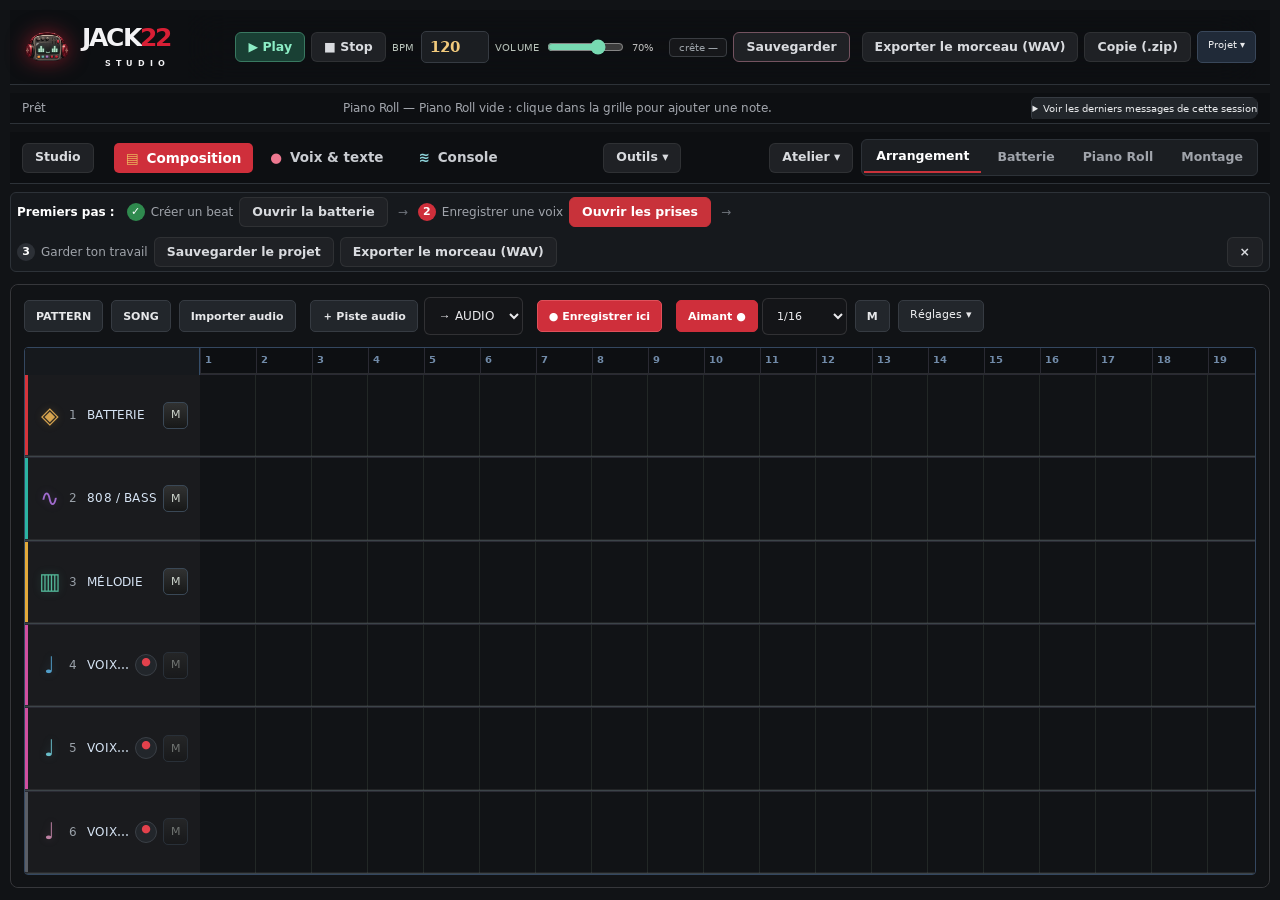
==== studio/index.html @ 975aa3e9 "Jack World : premier envoi (corrections de l'audit, polices rétro par site)" ====
<!doctype html><html lang="fr"><head><meta charset="utf-8"><meta name="jack22-build" content="JACK22-11.5-CLAUDE-7.9"><meta name="viewport" content="width=device-width,initial-scale=1"><title>JACK22 STUDIO - 11.5 + Claude (packs, afro, maquettes) - Patterns et prises voix</title><style>
:root{font-family:Inter,Arial,sans-serif;color:#f5f5f5;background:#101014}*{box-sizing:border-box}body{margin:0}.app{max-width:1100px;margin:auto;padding:28px}header{display:flex;align-items:center;justify-content:space-between;gap:15px;flex-wrap:wrap}h1{font-size:28px;letter-spacing:2px;margin:0}h1 span{color:#ff4545}.sub{color:#999;font-size:13px}button,input{font:inherit}button{cursor:pointer;border:0;border-radius:8px;padding:12px 17px;background:#292932;color:#fff}button:hover{filter:brightness(1.2)}button.primary{background:#e3313d;font-weight:700}.transport{display:flex;align-items:center;gap:10px;flex-wrap:wrap;margin:28px 0;background:#1b1b22;padding:16px;border-radius:12px}input[type=number]{width:75px;background:#111116;border:1px solid #444;color:white;padding:10px;border-radius:7px}.panel{background:#1b1b22;padding:20px;border-radius:14px;overflow-x:auto}.legend{display:grid;grid-template-columns:105px repeat(16,minmax(32px,1fr));gap:7px;min-width:780px;margin-bottom:10px;color:#999;font-size:12px;text-align:center}.track{display:grid;grid-template-columns:105px repeat(16,minmax(32px,1fr));gap:7px;align-items:center;min-width:780px;margin-bottom:12px}.track-label{font-weight:700;font-size:13px}.step{aspect-ratio:1;border-radius:6px;background:#34343d;padding:0;border:1px solid #45454e}.step.active{background:#e3313d;border-color:#ff6c74}.step.playing{outline:3px solid #fff;outline-offset:1px}.step.beat{background:#454550}.step.beat.active{background:#f0444e}footer{color:#777;font-size:12px;margin-top:20px}.status{color:#bbb;font-size:13px}
/* V1.1 : volume master (même style que le reste) */
input[type=range]{width:120px;accent-color:#e3313d;cursor:pointer}.master-val{min-width:42px;color:#bbb;font-size:13px}

/* V1.2 : synthé JX-22 */
.synth{margin-top:20px}.synth h2{margin:0 0 14px;font-size:15px;letter-spacing:2px}
.synth-controls{display:flex;align-items:center;gap:12px;flex-wrap:wrap}.synth-controls label{color:#999;font-size:12px;letter-spacing:1px}
select{background:#111116;border:1px solid #444;color:#fff;padding:10px;border-radius:7px;font:inherit}
.oct{display:flex;align-items:center;gap:8px}.oct button{padding:8px 14px}.oct-val{min-width:18px;text-align:center;font-weight:700}
#piano{position:relative;height:170px;margin-top:16px;user-select:none;-webkit-user-select:none;-webkit-touch-callout:none;touch-action:none}
.key{position:absolute;top:0;cursor:pointer;touch-action:none}
.key.white{height:100%;background:#f2f2f5;border:1px solid #8b8b95;border-radius:0 0 7px 7px;z-index:1;color:#555}
.key.black{height:62%;background:#17171c;border:1px solid #000;border-radius:0 0 5px 5px;z-index:2;color:#aaa}
.key.down{background:#e3313d;color:#fff}
.key span{position:absolute;left:0;right:0;text-align:center;pointer-events:none}
.kk{bottom:6px;font-size:12px;font-weight:700}.kn{bottom:26px;font-size:10px;opacity:.75}
.hint{color:#888;font-size:12px;margin:12px 0 0;line-height:1.5}
/* V1.3 : harmoniques du 808 (visibles seulement quand le son 808 est choisi) */
.harm{display:none;align-items:center;gap:12px}.harm.on{display:flex}.harm-hint{display:none}.harm-hint.on{display:block}
/* V1.3 étape 3 : mixeur */
.mixer{margin-top:20px}.mixer h2{margin:0 0 14px;font-size:15px;letter-spacing:2px}
.mix-row{display:flex;gap:6px;justify-content:space-between;max-width:560px}
.strip{display:flex;flex-direction:column;align-items:center;gap:8px;flex:1}
.strip.master{border-left:1px solid #2a2a33;padding-left:6px}
.mv{font-size:12px;color:#a9a9b5;min-height:16px}
input.fader{writing-mode:vertical-lr;direction:rtl;width:34px;height:150px;margin:0;accent-color:#e3313d;cursor:pointer}
.mn{font-size:12px;font-weight:700;letter-spacing:1px;color:#a9a9b5}
.mute{min-width:44px;min-height:44px;border:0;border-radius:10px;background:#292932;color:#f5f5f5;font-weight:700;cursor:pointer}
.mute[aria-pressed=true]{background:#facc15;color:#101014}
.mutegap{min-height:44px}
.strip{min-width:0}
@media (max-width:480px){.mn{font-size:10px;letter-spacing:0}.mix-row{gap:2px}.strip.master{padding-left:2px}.strip{gap:6px}}
/* V1.3 étape 4 : enregistreur de notes */
.recorder{margin-top:20px}.recorder h2{margin:0 0 14px;font-size:15px;letter-spacing:2px}
.rec-controls,.rec-options{display:flex;gap:10px;align-items:center;flex-wrap:wrap}.rec-options{margin-top:12px}
.recorder button,.recorder select{min-height:44px}
.rec-options label{color:#a9a9b5;font-size:12px;letter-spacing:1px}.rec-options label.chk{display:inline-flex;align-items:center;gap:8px;min-height:44px;font-size:13px;letter-spacing:0;color:#f5f5f5;cursor:pointer}
.rec-options input[type=checkbox]{width:20px;height:20px;accent-color:#e3313d}
button:disabled{opacity:.45;cursor:default}button:disabled:hover{filter:none}
#recRec.on{background:#e3313d;color:#fff}
.rec-lane{position:relative;height:96px;margin-top:14px;border-radius:8px;background-color:#16161c;overflow:hidden;--beats:8;--bars:2;
 background-image:linear-gradient(90deg,#4a4a55 1px,transparent 1px),linear-gradient(90deg,#2a2a33 1px,transparent 1px);background-size:calc(100%/var(--bars)) 100%,calc(100%/var(--beats)) 100%}
.rec-note{position:absolute;height:9px;border-radius:3px;background:#22d3ee}
.rec-head{position:absolute;top:0;bottom:0;width:2px;background:#fff;opacity:.9;display:none}
.rec-status{margin:12px 0 0;font-size:14px;color:#f5f5f5;min-height:20px}
/* V1.3 étape 5 : export WAV */
.export{margin-top:20px}.export h2{margin:0 0 14px;font-size:15px;letter-spacing:2px}
.exp-controls{display:flex;gap:12px;align-items:center;flex-wrap:wrap}.exp-controls label{color:#a9a9b5;font-size:12px;letter-spacing:1px}
.exp-controls label.chk{display:inline-flex;align-items:center;gap:8px;min-height:44px;font-size:13px;letter-spacing:0;color:#f5f5f5;cursor:pointer}
.exp-controls input[type=checkbox]{width:20px;height:20px;accent-color:#e3313d}
.export button,.export select{min-height:44px}
.exp-info{margin:12px 0 0;font-size:13px;color:#a9a9b5}.exp-status{margin:8px 0 0;font-size:14px;color:#f5f5f5;min-height:20px}
/* V1.3 étape 6 : effets audio */
.fx{margin-top:20px}.fx h2{margin:0 0 14px;font-size:15px;letter-spacing:2px}
.fx-grid{display:grid;grid-template-columns:repeat(auto-fit,minmax(230px,1fr));gap:14px}
.fx-card{background:#16161c;border:1px solid #2a2a33;border-radius:12px;padding:14px;display:flex;flex-direction:column;gap:8px}
.fx-card h3{margin:0;font-size:12px;letter-spacing:2px;color:#a9a9b5}
.fx-head{display:flex;align-items:center;justify-content:space-between;min-height:44px}
.fx-card label{font-size:12px;color:#a9a9b5;display:flex;justify-content:space-between;gap:8px}.fx-card label span{color:#f5f5f5;font-weight:600}
.fx-card input[type=range]{width:100%;min-height:24px}.fx-card select{min-height:44px;width:100%}
.fxon{min-width:64px;min-height:44px;border:0;border-radius:10px;background:#292932;color:#f5f5f5;font-weight:700;cursor:pointer}
.fxon[aria-pressed=true]{background:#e3313d;color:#fff}
/* V1.3 étape 8 : Piano Roll */
.roll{margin-top:20px}.roll h2{margin:0 0 14px;font-size:15px;letter-spacing:2px}
.roll-bar{display:flex;gap:12px;align-items:center;flex-wrap:wrap}.roll-bar label{color:#a9a9b5;font-size:12px;letter-spacing:1px}
.roll-bar label.chk{display:inline-flex;align-items:center;gap:8px;min-height:44px;font-size:13px;letter-spacing:0;color:#f5f5f5;cursor:pointer}
.roll-bar input[type=checkbox]{width:20px;height:20px;accent-color:#e3313d}.roll button,.roll select{min-height:44px}
.roll-wrap{position:relative;height:380px;overflow:auto;margin-top:14px;border-radius:8px;background:#16161c;border:1px solid #2a2a33}
.roll-inner{position:relative;display:flex;width:max-content;min-width:100%}
.roll-keycol{position:sticky;left:0;z-index:3;width:46px;flex:none;background:#101014}
.roll-key{height:16px;font-size:10px;line-height:16px;padding-left:5px;color:#a9a9b5;border-bottom:1px solid #22222a;background:#1c1c24;box-sizing:border-box}
.roll-key.blk{background:#0e0e12;color:#777}.roll-key.c{color:#fff;font-weight:700}
.roll-grid{position:relative;flex:none;cursor:crosshair;outline:none;user-select:none;--cw:28px}
.roll-grid:focus-visible{box-shadow:inset 0 0 0 2px #e3313d}
.roll-row{height:16px;border-bottom:1px solid rgba(255,255,255,.05);box-sizing:border-box}.roll-row.blk{background:rgba(0,0,0,.28)}.roll-row.c{border-bottom-color:rgba(255,255,255,.2)}
.roll-lines{position:absolute;inset:0;pointer-events:none;background-image:linear-gradient(90deg,rgba(255,255,255,.4) 1px,transparent 1px),linear-gradient(90deg,rgba(255,255,255,.18) 1px,transparent 1px),linear-gradient(90deg,rgba(255,255,255,.06) 1px,transparent 1px);background-size:calc(16 * var(--cw)) 100%,calc(4 * var(--cw)) 100%,var(--cw) 100%}
.rn{position:absolute;height:15px;margin-top:0;border-radius:3px;box-sizing:border-box;border:1px solid rgba(255,255,255,.6);cursor:grab;background:#22d3ee;z-index:1}
.rn.p-lead{background:#22d3ee}.rn.p-bass{background:#a78bfa}.rn.p-pad{background:#34d399}.rn.p-pluck{background:#fbbf24}.rn.p-sub808{background:#f87171}
.rn.sel{outline:2px solid #fff;z-index:2}.rn .rz{position:absolute;right:0;top:0;bottom:0;width:8px;cursor:ew-resize}
.roll-head{position:absolute;top:0;bottom:0;width:2px;background:#fff;opacity:.9;display:none;pointer-events:none;z-index:4}
.roll-status{margin:12px 0 0;font-size:14px;color:#f5f5f5;min-height:20px}

/* Mission 9a : patterns par piste */
.patterns h2{margin:0 0 14px;font-size:15px;letter-spacing:2px}
.ptrack{border:1px solid #2a2a33;border-radius:12px;padding:12px;margin-bottom:12px;background:#16161c}
.ptrack-head{display:flex;align-items:center;gap:10px;flex-wrap:wrap;margin-bottom:10px}
.ptrack-head h3{margin:0;font-size:12px;letter-spacing:2px;color:#a9a9b5;min-width:96px}
.pchips{display:flex;flex-wrap:wrap;gap:6px;margin-bottom:10px}
.pchip{display:inline-flex;align-items:center;gap:6px;min-height:36px;padding:6px 10px;border:1px solid #444;border-radius:8px;background:#111116;color:#f5f5f5;cursor:pointer;font-size:12px}
.pchip i{width:10px;height:10px;border-radius:50%;display:inline-block;flex:none}
.pchip[aria-pressed=true]{border-color:#fff;background:#292932;font-weight:700}
.pctl{display:flex;gap:8px;align-items:center;flex-wrap:wrap}.pctl button{min-height:40px}
.pctl input[type=text]{min-height:40px;width:170px;background:#111116;border:1px solid #444;color:#fff;padding:8px 10px;border-radius:7px;font:inherit}
.pctl input[type=color]{width:44px;height:40px;padding:2px;background:#111116;border:1px solid #444;border-radius:7px;cursor:pointer}
.pcount{color:#a9a9b5;font-size:12px}

/* Mission 9b : timeline et mode SONG */
.timeline h2{margin:0 0 14px;font-size:15px;letter-spacing:2px}
.tl-bar{display:flex;gap:10px;align-items:center;flex-wrap:wrap;margin-bottom:12px}.tl-bar label,.tl-lbl{color:#a9a9b5;font-size:12px;letter-spacing:1px}
.tl-bar button,.tl-bar select{min-height:44px}.tl-bar button[aria-pressed=true]{background:#e3313d;color:#fff}
.tl-wrap{position:relative;overflow-x:auto;border-radius:8px;background:#16161c;border:1px solid #2a2a33;outline:none}
.tl-wrap:focus-visible{box-shadow:inset 0 0 0 2px #e3313d}
.tl-inner{position:relative}
.tl-ruler{display:flex;height:26px}.tl-row{display:flex;height:48px;border-top:1px solid #2a2a33}
.tl-label{position:sticky;left:0;z-index:5;flex:none;width:112px;background:#101014;border-right:1px solid #2a2a33;padding:4px 8px;font-size:11px;letter-spacing:1px;color:#a9a9b5;display:flex;flex-direction:column;justify-content:center;overflow:hidden}
.tl-label b{color:#f5f5f5;font-size:12px}.tl-label small{white-space:nowrap;overflow:hidden;text-overflow:ellipsis;font-size:10px;letter-spacing:0}
.tl-num{flex:none;font-size:10px;color:#a9a9b5;padding:6px 0 0 4px;border-left:1px solid #2a2a33;box-sizing:border-box}
.tl-lane{position:relative;flex:none;cursor:copy;background-image:linear-gradient(90deg,rgba(255,255,255,.28) 1px,transparent 1px),linear-gradient(90deg,rgba(255,255,255,.07) 1px,transparent 1px);background-size:calc(var(--bw)*4) 100%,var(--bw) 100%}
.tl-row.muted .tl-lane{opacity:.4}
.tl-block{position:absolute;top:5px;bottom:5px;border-radius:6px;border:1px solid rgba(255,255,255,.6);padding:4px 6px;font-size:11px;font-weight:700;overflow:hidden;white-space:nowrap;text-overflow:ellipsis;cursor:grab;box-sizing:border-box;touch-action:pan-x;user-select:none}
.tl-block.sel{outline:2px solid #fff;z-index:2}
.tl-block.bad{outline:2px solid #e3313d;background-image:repeating-linear-gradient(45deg,rgba(0,0,0,.4) 0 6px,transparent 6px 12px)}
.tl-block.orph{background:#444!important;color:#ccc!important;border-style:dashed}
.tl-head{position:absolute;top:0;bottom:0;width:2px;background:#fff;z-index:6;pointer-events:none;display:none}
.tl-flash{animation:tlflash .4s}@keyframes tlflash{0%{background-color:rgba(227,49,61,.5)}100%{background-color:transparent}}

/* Mission 10, étape 1 : audio importé */
.tl-audio{overflow:hidden;cursor:default}
.tl-aud{background:#2b3a5c;color:#fff;border-color:rgba(159,180,232,.85);cursor:default}
.tl-aud canvas{position:absolute;left:0;top:0;width:100%;height:100%;opacity:.85;pointer-events:none}
.tl-aud span{position:relative;text-shadow:0 1px 2px #000}
#audioLevel{width:140px;accent-color:#e3313d}

/* Correctif : avertissement permanent sur le stockage du navigateur */
.store-warn{margin:8px 0 12px;padding:8px 12px;border-left:3px solid #fbbf24;background:rgba(251,191,36,.10);color:#f3e2b3;font-size:13px;line-height:1.45;border-radius:0 8px 8px 0}
.store-warn b{color:#fbbf24}
:root{color-scheme:dark}body{background:#0c0d11;background-image:radial-gradient(ellipse at 95% 0,rgba(227,49,61,.08),transparent 55%)}
.app{max-width:1480px!important;padding:28px 36px 80px!important;margin:auto}header{padding-bottom:24px!important}header h1{font-size:30px!important;letter-spacing:2px}header .sub{font-size:11px!important;letter-spacing:1.7px;margin-top:9px}
.transport{position:sticky;top:10px;z-index:20;background:#1d1e27!important;border:1px solid #373844!important;box-shadow:0 10px 35px #0006;min-height:64px;backdrop-filter:blur(20px)}
.panel{border:1px solid #2b2d37!important;background:#181920!important;border-radius:14px!important;padding:24px!important;margin-bottom:18px!important}.panel h2{font-size:12px!important;letter-spacing:2px!important;color:#d6d6e0}
button{transition:background .15s,transform .15s}button:hover:not(:disabled){filter:brightness(1.2)}button:focus-visible,input:focus-visible,select:focus-visible,textarea:focus-visible{outline:2px solid #f76d7b;outline-offset:3px}
.cNav{display:flex;gap:8px;flex-wrap:wrap;margin:18px 0}.cNav a{color:#bfc0ce;text-decoration:none;padding:10px 16px;border:1px solid #30323d;border-radius:8px;font-size:12px}.cNav a:hover{color:white;background:#292b35}.cNav a.cHot{background:#e3313d;color:white;border-color:#e3313d}
.cHero{padding:24px 0 26px;display:flex;justify-content:space-between;align-items:center;gap:25px}.cHero h2{font-size:34px;margin:8px 0 12px;letter-spacing:-1px}.cHero p{color:#a7a9b9;font-size:14px;max-width:650px;line-height:1.7}.cEyebrow{font-size:11px;color:#f37785;letter-spacing:2px}.cBadge{border:1px solid #45404c;border-radius:30px;padding:10px 16px;color:#b9bac8;font-size:11px;white-space:nowrap}
.cVoiceGrid{display:grid;grid-template-columns:repeat(3,minmax(0,1fr));gap:14px}.cVoice{border:1px solid #343642;border-radius:12px;padding:18px;background:#111218}.cVoice h3{margin:0 0 4px;font-size:15px}.cVoice:nth-child(2){border-top:2px solid #b8a1ff}.cVoice:nth-child(3){border-top:2px solid #73d6cb}.cVoice:first-child{border-top:2px solid #ee485c}.cVoiceInfo{font-size:11px;color:#a6a8b8;min-height:22px}.cVoice canvas{width:100%;height:60px;background:#181a23;margin:10px 0}.cVoice label{display:flex;justify-content:space-between;align-items:center;color:#b9bbca;font-size:12px;margin:12px 0}.cVoice input[type=range]{width:65%;accent-color:#ee485c}.cVoice input[type=number]{width:65px}.cActions{display:flex;gap:6px;flex-wrap:wrap}.cActions button{font-size:11px;padding:8px 10px;min-height:36px}.cVoice button[aria-pressed=true]{background:#facc15;color:#111}.cVoice [data-action=record]{background:#e3313d;color:white}.cTopline{display:flex;justify-content:space-between;gap:16px;align-items:center;margin-bottom:18px}.cTopline p{font-size:12px;color:#a7a9b9;margin:0}.cRow{display:flex;gap:18px;flex-wrap:wrap;align-items:center;margin:16px 0}.cRow label{font-size:12px;color:#c0c1ce}.cRow input[type=number]{width:65px}.cStatus{border-left:2px solid #e3313d;padding:12px 15px;background:#22222b;color:#e5e5ee;line-height:1.5;font-size:13px;margin-top:18px}.cLyricsGrid{display:grid;grid-template-columns:1fr 1fr;gap:18px}.cLyricsGrid textarea{width:100%;min-height:230px;resize:vertical;padding:18px;box-sizing:border-box;background:#111218;color:#ededf5;border:1px solid #343642;border-radius:10px;font:15px/1.9 system-ui}.cPrompt{height:230px;overflow:auto;white-space:pre-wrap;font-size:23px;line-height:1.9;padding:18px;box-sizing:border-box;background:#111218;border-radius:10px;color:#f0e9eb;scrollbar-width:thin}.cFine{font-size:12px;color:#989bad;line-height:1.7}.cFooter{display:flex;justify-content:space-between;gap:12px;padding-top:20px;font-size:11px;color:#868998;letter-spacing:1px}
section[id]{scroll-margin-top:110px}.store-warn{font-size:14px!important}.patterns .hint,.timeline .hint,.roll .hint{max-width:1050px;line-height:1.6}.mix-row{max-width:850px}.fader{height:160px!important}
/* C1.2: restore full-width reference layout; do not float the pattern controls. */
@media(max-width:850px){.app{padding:18px 12px 50px!important}.cVoiceGrid{grid-template-columns:1fr}.cLyricsGrid{grid-template-columns:1fr}.cHero{display:block}.cHero h2{font-size:28px}.cBadge{display:inline-block;margin-top:8px}.transport{position:relative;top:0}.panel{padding:16px!important}.cTopline{display:block}}

/* C1.2 — command visibility, aligned with the attached validated reference. */
.app{max-width:1100px!important;padding:28px!important}
#patterns,#timeline{float:none!important;width:100%!important;margin-left:0!important;clear:both;min-height:0}
.ptrack-head{display:flex;flex-wrap:wrap;gap:12px;align-items:center}.ptrack-head h3{min-width:108px;font-size:13px}
.ptrack-head .mute{display:inline-flex!important;align-items:center;justify-content:center;flex:none;min-width:70px;min-height:44px;font-size:13px;border:1px solid #565865}
.ptrack-head .mute[aria-pressed=true]{border-color:#facc15;background:#facc15;color:#101014}
.pctl input[type=text]{max-width:100%;min-width:100px}.pctl{row-gap:10px}.ptrack{overflow:visible}
.panel h2{font-size:15px!important}.hint,.cFine{color:#adaebb!important}.cHero{padding:8px 0 18px}.cHero h2{font-size:26px}.cHero p{margin-bottom:0}
@media(max-width:850px){.app{padding:18px 12px 50px!important}.ptrack-head h3{min-width:96px}.pctl{align-items:center}.ptrack-head .pcount{flex-basis:auto}}

/* C1.3: storage warning and operational messages remain readable. */
#storeWarn{display:block!important;visibility:visible!important;opacity:1!important;font-size:14px!important;line-height:1.65;margin:12px 0 16px;padding:14px 18px;color:#fff0bd;background:#352b15;border:1px solid #927521;border-left:5px solid #facc15;border-radius:9px;overflow-wrap:anywhere}
#storeWarn b{color:#ffe16a}.feedbackBox{background:#191b23;border:1px solid #414453;border-radius:10px;padding:15px 18px;margin:0 0 20px}.feedbackTitle{font-size:12px;color:#c6c8d4;letter-spacing:1px;margin:0 0 8px}.feedbackLatest{font-size:14px;line-height:1.65;margin:0;overflow-wrap:anywhere}.feedbackLatest[data-kind=warning],#cVoiceFeedback[data-kind=warning]{color:#ffe19a}.feedbackBox details{margin-top:12px;color:#b8bbc9;font-size:12px}.feedbackBox summary{cursor:pointer;padding:5px 0}.feedbackBox ol{max-height:220px;overflow:auto;padding-left:22px;line-height:1.7}.feedbackBox li{margin:0 0 8px;overflow-wrap:anywhere}
#status{flex-basis:100%;font-size:14px;line-height:1.6;white-space:normal;overflow-wrap:anywhere;color:#e3e4ec}.store-warn~.feedbackBox{clear:both}
#audioMsg,#tlStatus,#recStatus,#rollStatus,#expStatus,#cStatus,#cVoiceFeedback{font-size:14px!important;line-height:1.65;white-space:normal;overflow-wrap:anywhere;color:#dddfe9;min-height:24px}
#cVoiceFeedback{padding:12px 15px;margin-top:16px;border-left:3px solid #e3313d;background:#242630;border-radius:0 7px 7px 0}
/* Lot 2 : prompteur, estimation des syllabes, lignes VOIX de la timeline */
.cPLine{padding:3px 0;line-height:1.6}.cPGap{height:.8em}.cSyl{color:#8d90a3;font-size:.72em;white-space:nowrap}
.tl-voice{background:#5c2b36;border-color:rgba(232,159,170,.85)}
.cFitBad{color:#ffb4b4!important;font-weight:700}
@media(max-width:600px){.cHero p,.cBadge,.cEyebrow{display:none}.cHero{padding:0 0 8px}.cHero h2{margin:0;font-size:22px}.cNav{margin:10px 0}.cNav a{padding:8px 11px}}   /* petit écran : l'avertissement du stockage reste visible sans défiler */
#cLatResult{font-size:13px;color:#dddfe9}.cRow{display:flex;flex-wrap:wrap;gap:12px;align-items:center;margin:12px 0}
.l3Grid{display:grid;grid-template-columns:repeat(auto-fit,minmax(180px,1fr));gap:12px}.l3Grid fieldset{min-width:0;border:1px solid #444652;border-radius:9px;padding:14px}.l3Grid legend{font-size:13px;color:#ef8290}.l3Grid label{display:flex;flex-direction:column;gap:6px;font-size:12px;margin:12px 0;color:#ddd}.l3Grid label.l3Check{display:block}.l3Grid input[type=number]{width:100%}.l3Meters{display:flex;gap:20px;flex-wrap:wrap}.l3Meters label{display:flex;gap:8px;align-items:center;font-size:12px}.l3Meters meter{width:120px}#l3Status{padding:12px;border-left:3px solid #ed5367;background:#242630;line-height:1.6}#l3Dry[aria-pressed=true]{background:#facc15;color:#101014}.v8Grid{display:grid;grid-template-columns:repeat(auto-fit,minmax(220px,1fr));gap:12px;margin:20px 0}.v8Grid a{display:flex;flex-direction:column;gap:8px;border:1px solid #40414d;background:#12131a;border-radius:10px;padding:18px;text-decoration:none;color:#eee}.v8Grid span{font-size:12px;color:#b3b6c5}.v8Grid a:hover{border-color:#ed5367}.v8Overview p,#v8Mix p,#v8Diagnostics p,#v8Release p{line-height:1.7;color:#c0c2cf}.v8Line{display:flex;flex-wrap:wrap;gap:10px;align-items:center;margin:10px 0}.v8Line span{flex:1}.v8Keys{display:flex;gap:5px;flex-wrap:wrap}.v8Keys button{background:#e9e9ee;color:#17171c;min-width:54px;min-height:75px}#v8Curve{display:block;width:100%;max-width:600px;box-sizing:border-box;background:#111218;color:#eee;border:1px solid #555;border-radius:8px;padding:14px;font:15px/1.7 monospace;margin:14px 0}#v8Diag{white-space:pre-wrap;overflow-wrap:anywhere;background:#111218;padding:18px;border-radius:8px;line-height:1.6}</style><style id="skinStyles">
:root{--graphite:#202429;--panel:#24282d;--edge:#41474b;--ink:#eeece7;--soft:#b7bfc1;--brand:#b94757;--amber:#d9a551;--jade:#61bb9e;--purple:#a58ade;--blue:#67a7dd;color:var(--ink);background:#171b1e;font-family:Arial,Helvetica,sans-serif;color-scheme:dark}
body{background:radial-gradient(ellipse at 50% 0,#30363a 0,#191d20 65%);min-height:100vh}
.app{max-width:1920px;padding:20px 24px 40px}
header{padding:6px 2px 16px;border-bottom:1px solid var(--edge);flex-wrap:wrap}
.skinBrand{display:flex;align-items:center;gap:14px;min-width:0}.skinRobot{width:72px;height:72px;object-fit:contain;flex:none}h1{font-family:Georgia,serif;font-size:clamp(22px,2.5vw,38px);letter-spacing:1px;color:#efebe2}h1 span{color:#bd5664}.sub{color:#bec1c0;font-size:11px;letter-spacing:1.5px}
.skinJack{width:46px;height:55px;color:var(--brand);flex:none}.skinFaders{width:56px;height:36px;flex:none}.skinTop{display:flex;align-items:center;justify-content:space-between;gap:14px}.skinKicker{font-size:10px;letter-spacing:2px;color:#a7b0b4;text-transform:uppercase}.skinBadge{padding:7px 11px;border:1px solid #864651;border-radius:6px;color:#dcb6bd;font-size:10px;letter-spacing:1px}
button,select,input[type=number],input[type=text],textarea{background:linear-gradient(#2c3136,#1c2024);border:1px solid #4a5056;color:var(--ink);border-radius:6px}button{padding:9px 12px;min-height:36px;box-shadow:0 2px 3px #0004;font-size:12px}button:hover{filter:brightness(1.12)}button.primary,#recRec.on{background:linear-gradient(#b74e5d,#84333f);border-color:#c86b78}button:disabled{opacity:.43}.mute[aria-pressed=true],button[data-action=mute][aria-pressed=true]{background:#d4ae5c;color:#191c20;border-color:#ebcb80}button[aria-pressed=true]{border-color:#b76a76}input,select,textarea{font-size:12px}input[type=range]{accent-color:var(--jade)}:focus-visible{outline:2px solid #a3dacf;outline-offset:3px}button:focus-visible{outline-offset:2px}
.transport{margin:14px 0 10px;padding:12px;border:1px solid #454b50;background:linear-gradient(#262b30,#1b1f23);gap:9px;border-radius:10px}.transport label{font-size:10px;color:#c1c5c6}.transport .status{flex-basis:100%;color:#d1d7d8;min-height:18px;margin:3px 0 0}.transport input[type=number]{padding:8px;width:64px}.transport #master{width:90px}
.store-warn{background:#423a24!important;border:1px solid #aa8a43!important;border-left:4px solid #dcb85f!important;color:#f8e5b0!important;padding:10px 14px!important;font-size:12px!important;line-height:1.5}.store-warn[hidden]{display:none!important}
.feedbackBox{margin:10px 0 14px!important;background:#1e2528!important;border:1px solid #3f5255!important;border-radius:8px!important;padding:12px 14px!important}.feedbackTitle{font-size:10px!important;color:#9cc7bf!important;letter-spacing:1.7px}.feedbackLatest{font-size:13px!important;line-height:1.5!important}.feedbackBox summary{font-size:11px;color:#c1c8c9}
.cNav{position:static!important;background:transparent!important;border:0!important;padding:0 0 12px!important;gap:6px!important;margin:0!important;display:flex;flex-wrap:wrap}.cNav a{border:1px solid #42494d!important;background:#252b2f!important;color:#c7d2d3!important;padding:9px 11px!important;font-size:11px!important;border-radius:6px!important}.cNav .cHot{color:#9fdacb!important;border-color:#55786f!important}
.panel{background:linear-gradient(135deg,#272d32,#20252a);border:1px solid var(--edge);border-radius:10px;padding:18px;margin:0;min-width:0;box-shadow:0 5px 18px #0002;scroll-margin-top:16px}h2{font-size:13px!important;letter-spacing:1.8px!important;font-weight:600}h3{color:#d1d7d6}.panel h2{color:#e2e8e5}.hint,.cFine{color:#b8c1c3!important;font-size:11px!important;line-height:1.65!important}.skinHelp{margin-top:12px;border-top:1px solid #43494e;padding-top:8px}.skinHelp summary{font-size:11px;color:#a7c8c0;cursor:pointer}.skinHelp p{line-height:1.6}.skinAbout{margin:12px 0;color:#bbc2c4;font-size:12px}.skinAbout summary{cursor:pointer}.cHero{margin:10px 0!important;background:#252b30!important}.cHero h2{font-size:20px!important}.cBadge{background:#49313b!important;color:#e6bfca!important}.v8Overview{margin:14px 0}.v8Overview h2{font-size:18px!important}
.skinWorkspace{display:grid;grid-template-columns:minmax(380px,1fr) minmax(480px,1.15fr);gap:14px;align-items:start;margin:12px 0 18px}.skinWorkspace>.timeline{grid-column:1/-1}.skinWorkspace>.mixer,.skinWorkspace>.synth{margin:0}.skinWorkspace>.fx{grid-column:1/-1;margin:0}.skinExtra{display:grid;grid-template-columns:1fr;gap:16px}.skinSectionHeading{font-size:14px;margin:22px 0 10px;color:#cfdbd9;letter-spacing:1px}
.timeline h2{margin:0 0 14px}.tl-bar{gap:7px;flex-wrap:wrap}.tl-bar button,.tl-bar select{min-height:34px;padding:7px 9px}.tl-wrap{background:#181e22;border:1px solid #454b4f;border-radius:7px;margin-top:12px}.tl-label{background:#242b30!important;color:#e2e8e7!important}.tl-row{border-bottom-color:#3c4449!important}.tl-lane{background-color:#191f23!important}.tl-block{box-shadow:inset 0 0 0 1px #ffffff30;border-radius:3px}.tl-aud{background-color:#4a8b9d!important}.tl-voice{background-color:#46768e!important}.tl-row:has(.tl-voice):nth-last-child(2) .tl-voice{background-color:#5573a0!important}.tl-row:has(.tl-voice):last-child .tl-voice{background-color:#9b668e!important}.tl-block.orph{background:#5c6066!important}.tl-block.sel{outline:2px solid #eff6f3!important}.timeline #audioMsg{font-size:11px;line-height:1.5;color:#bfcbcd}.timeline .hint{margin-bottom:0}
.mixer .mix-row{max-width:none;gap:6px;padding:12px 8px 8px;background:#1d2227;border:1px solid #41494f;border-radius:8px}.strip{--strip:#d4a14d;min-width:0;position:relative;background:linear-gradient(90deg,#262c31,#2c3339,#22282d);padding:10px 4px;border:1px solid #464f56;border-top:4px solid var(--strip);border-radius:6px;gap:9px}.strip:nth-child(2){--strip:#b995dc}.strip:nth-child(3){--strip:#64c4ab}.strip:nth-child(4){--strip:#69a9d2}.strip:nth-child(5){--strip:#ab82ce}.strip.master{--strip:#b8bfc2;padding-left:5px}.strip .mn{order:-2;font-size:10px;letter-spacing:.6px;color:var(--strip);text-align:center;min-height:20px}.strip .mv{order:-1;color:#d8dfdf;font-size:11px}.strip .mute{min-width:30px;min-height:32px;padding:5px 8px;border:1px solid #4e5c62;border-radius:5px}.strip .mutegap{min-height:32px}input.fader{height:210px;width:35px;accent-color:var(--strip);appearance:auto;writing-mode:vertical-lr;direction:rtl;background:transparent}.skinMixerNote{color:#b7c3c6;font-size:11px;line-height:1.6}
.synth{background:linear-gradient(150deg,#2b3137,#20262c)}.synth-controls{display:grid;grid-template-columns:auto minmax(100px,1fr);gap:10px;align-items:center}.synth-controls>label{font-size:10px;color:#c7d0d3;letter-spacing:1px}.synth-controls #preset{min-width:100px;width:100%}.synth-controls .oct{grid-column:1/-1;justify-content:center;gap:16px}.oct button{min-width:42px;min-height:42px;border-radius:50%;border:1px solid #aad2de;color:#09181f;font-size:19px;font-weight:bold;background:radial-gradient(circle at 25% 22%,#a3ddf3,#4d8eb6 70%,#336184)}.oct button:last-child{background:radial-gradient(circle at 25% 22%,#d2b9f3,#9d79c6 70%,#685083);border-color:#c7aff0;color:#1c112b}.oct-val{font-size:20px;color:#f0ece3}.synth-controls #panic{grid-column:1/-1}.synth-controls>.master-val{grid-column:2;font-size:12px;color:#ddc9b9}.synth-controls .harm{grid-column:1/-1;gap:10px;justify-content:center;flex-wrap:wrap}.harm label{font-size:10px;max-width:100px;line-height:1.6}.skinSynthBody{display:grid;grid-template-columns:minmax(165px,.8fr) minmax(180px,1fr);gap:12px;align-items:center;margin:16px 0 8px}.skinOrbit{min-width:0;display:flex;flex-direction:column;align-items:center;gap:4px}.skinOrbit svg{max-width:100%;width:270px;filter:drop-shadow(0 4px 8px #0005)}.skinOrbit p{font-size:10px;color:#b5c1c5;margin:0;line-height:1.5;text-align:center}.skinOrbit strong{color:#e3bf7b;font-size:12px;font-weight:normal}
.skinDial{--planet:#c8414c;--light:#f69088;--shade:#8f2536;position:relative;display:inline-flex;width:68px;height:68px;border-radius:50%;background:radial-gradient(circle at 28% 25%,var(--light) 0,transparent 38%),repeating-linear-gradient(24deg,transparent 0 12px,#ffffff12 13px 15px,transparent 17px 23px),radial-gradient(circle at 40% 35%,var(--planet) 38%,var(--shade) 100%);border:1px solid #ffffff55;box-shadow:inset -4px -5px 9px #0003,0 3px 7px #0009;flex:none}.skinDial.skinAmber{--planet:#d9a04b;--light:#ffe2a0;--shade:#aa642b}.skinDial::after{content:'';position:absolute;width:3px;height:12px;background:#f7eee1;top:4px;left:calc(50% - 1px);transform-origin:50% 30px;transform:rotate(var(--dial-angle,0deg));pointer-events:none;border-radius:2px}.skinDial input[type=range]{appearance:none;-webkit-appearance:none;position:absolute;inset:0;width:100%;height:100%;margin:0;opacity:.01;cursor:ns-resize;touch-action:none;border-radius:50%;z-index:1}.skinDial:focus-within{outline:2px solid #d8ede7;outline-offset:4px}.skinDial input::-webkit-slider-thumb{appearance:none;width:8px;height:8px}.skinDial input::-moz-range-thumb{width:8px;height:8px;border:0}.skinDialHint{grid-column:1/-1;font-size:10px;color:#bbc4c5;line-height:1.5;margin:0}
#piano{height:150px;background:#10181b;border:5px solid #171d22;border-radius:8px;margin-top:18px;box-shadow:0 3px 8px #0009;overflow:hidden}.key.white{background:linear-gradient(90deg,#9caf91,#b6c8a6 45%,#a4b598);border:1px solid #596c5e;color:#203d31}.key.black{background:linear-gradient(90deg,#121b20,#30383c 45%,#182126);border:1px solid #0d161a;color:#bfcbc7;box-shadow:1px 3px 2px #0006}.key.white.down,.key.black.down{background:linear-gradient(95deg,var(--press-color,#ad8cde),color-mix(in srgb,var(--press-color,#ad8cde),white 25%),var(--press-color,#ad8cde));color:#13242b;box-shadow:inset 0 0 14px #ffffff45}.key .kn{opacity:1}.key .kk{font-size:10px}
.fx-grid{grid-template-columns:repeat(4,minmax(180px,1fr));gap:10px}.fx-card{background:#1e2429;border:1px solid #424c53}.fx-card label{color:#bfc9cd}.fx-card input[type=range]{accent-color:#77c8b5}.fxon[aria-pressed=true]{background:#497e70;color:#f2fff9}.fx-card h3{color:#ccd7d9}.cVoice{background:#252d33!important;border:1px solid #44616b!important;border-top:3px solid #68bdc9!important}.cVoice:nth-child(2){border-top-color:#718bc4!important}.cVoice:nth-child(3){border-top-color:#bc80b0!important}.cVoice input[type=range]{accent-color:#6cc6cb}.cVoice:nth-child(2) input[type=range]{accent-color:#819fdd}.cVoice:nth-child(3) input[type=range]{accent-color:#ce94bd}.cVoice canvas{background:#172125!important}.ptrack{background:#1f272d;border-color:#414b52}.ptrack:nth-child(1){border-left:3px solid #d4a14d}.ptrack:nth-child(2){border-left:3px solid #aa87d6}.ptrack:nth-child(3){border-left:3px solid #6ebfa5}.ptrack .mute{min-width:36px}.step{background:#363f46;border-color:#46545b}.step.active,.step.beat.active{background:#a15c67;border-color:#d8919b}.roll-wrap{background:#1c252a}.cLyricsGrid textarea,.cPrompt{background:#1c2429!important;color:#e6e8e0!important}.l3Grid fieldset{background:#232b31!important;border-color:#485961!important}.l3Grid legend{color:#b1d9cc}.v8Keys button{background:#a7bb9c;color:#182e22}.v8Grid a{background:#222b31;border-color:#45545c}.v8Grid a:hover{border-color:#77baa7}footer{color:#a8b5b9;font-size:11px;margin-top:14px;line-height:1.6}.skinFine{font-size:11px;line-height:1.5;color:#b6c2c4}
@media(min-width:1500px){.skinWorkspace{grid-template-columns:minmax(490px,.95fr) minmax(560px,1.15fr)}.skinSynthBody{grid-template-columns:minmax(195px,.8fr) minmax(250px,1fr)}#piano{height:170px}.skinOrbit svg{width:310px}}
@media(max-width:1000px){.app{padding:14px}.skinWorkspace{grid-template-columns:1fr}.skinWorkspace>.timeline,.skinWorkspace>.fx{grid-column:auto}.fx-grid{grid-template-columns:repeat(2,minmax(180px,1fr))}.skinRobot{width:54px;height:54px}.skinBadge{font-size:9px}input.fader{height:170px}}
@media(max-width:520px){.app{padding:8px}.panel{padding:12px}.skinJack{width:30px}.skinRobot{width:44px;height:44px}.skinBrand{gap:7px}.sub{font-size:9px;letter-spacing:.7px}.skinBadge{display:inline-block;margin-top:5px}.skinSynthBody{grid-template-columns:1fr}.skinOrbit{order:-1}.skinOrbit svg{width:190px}.synth-controls{grid-template-columns:1fr 1fr}.fx-grid{grid-template-columns:1fr}.transport{gap:6px;padding:9px}.transport button{font-size:11px;padding:8px}.skinWorkspace{gap:10px}.skinTop{gap:6px}.mix-row{gap:3px!important;padding:8px 3px!important}.strip{padding:6px 2px}.strip .mn{font-size:8px;letter-spacing:0}.strip .mute{min-width:28px;padding:4px}.strip .mv{font-size:10px}.skinFaders{width:46px}#piano{height:140px}.key .kk{font-size:9px}input.fader{height:150px}.cVoiceGrid{grid-template-columns:1fr!important}}
input.fader{appearance:none;-webkit-appearance:none;border:0;border-radius:3px;background:linear-gradient(90deg,transparent 42%,#11191d 43%,#11191d 57%,transparent 58%),repeating-linear-gradient(0deg,transparent 0 9px,#65727a66 10px,transparent 11px);padding:0}
input.fader::-webkit-slider-thumb{appearance:none;-webkit-appearance:none;width:28px;height:15px;border-radius:3px;border:1px solid #b5c1c8;background:linear-gradient(var(--strip),var(--strip) 42%,#dae1db 48%,var(--strip) 55%,var(--strip));box-shadow:0 3px 5px #0008}
input.fader::-moz-range-thumb{width:28px;height:15px;border-radius:3px;border:1px solid #b5c1c8;background:var(--strip);box-shadow:0 3px 5px #0008}
[hidden]{display:none!important}
@media(prefers-reduced-motion:reduce){*,*::before,*::after{scroll-behavior:auto!important;transition:none!important;animation:none!important}}

</style><style id="dockStyles">
/* Dedicated workspace. These scoped rules intentionally supersede legacy !important layout. */
body{margin:0;background:#191e22;color:#e4e9e7}body main.dockApp{width:100%;max-width:none!important;margin:0;padding:8px!important;display:flex;flex-direction:column;gap:7px;height:100dvh;min-height:760px;overflow:hidden;position:relative}
#dockHeader{display:flex;gap:14px;align-items:center;justify-content:space-between;border:0;padding:0 7px;min-height:54px;flex-wrap:nowrap;flex:none}
#dockHeader .skinBrand{gap:8px;flex:none}#dockHeader .skinRobot{width:50px;height:50px}#dockHeader h1{font-size:clamp(21px,2vw,32px);line-height:1.15;white-space:nowrap;letter-spacing:.5px}#dockHeader .sub{font-size:8px;letter-spacing:1.2px;margin-top:3px}#dockHeader .skinJack{width:30px;height:43px}
#dockHeader .transport{position:static!important;top:auto!important;flex:1;justify-content:flex-end;flex-wrap:wrap;margin:0!important;padding:4px!important;border:0;background:transparent;gap:6px;box-shadow:none;border-radius:0;min-width:0}
#dockHeader .transport button{min-height:32px;padding:7px 10px;font-size:11px;white-space:nowrap}#dockHeader .transport label{font-size:9px;letter-spacing:.3px}#dockHeader .transport input[type=number]{width:55px;padding:6px;font-size:12px}#dockHeader .transport #master{width:65px}#dockHeader #masterVal{min-width:27px;font-size:10px}#dockHeader #cRecordStop{font-size:10px}#dockHeader #cRecordStop:not(:disabled){background:#a84350;border-color:#d67880}
.dockPopup{position:relative;color:#bdcccb;font-size:11px;z-index:15}.dockPopup>summary{list-style:none;cursor:pointer;border:1px solid #47535b;background:#252d33;border-radius:5px;padding:7px 9px;white-space:nowrap}.dockPopup>summary::-webkit-details-marker{display:none}.dockPopupBody{position:absolute;top:calc(100% + 5px);right:0;z-index:100;width:min(400px,85vw);max-height:65vh;overflow:auto;padding:15px;border:1px solid #657178;border-radius:7px;background:#222b32;box-shadow:0 12px 35px #000b;display:flex;flex-wrap:wrap;gap:10px}.dockPopupBody .tl-bar{margin:0;display:flex;flex-wrap:wrap;gap:7px;min-width:0;width:100%}.dockPopupBody p{font-size:11px!important;line-height:1.5!important;margin:0}.dockPopupBody .skinHelp{flex-basis:100%}.dockPopupBody .skinHelp p{margin-top:8px}
#storeWarn{font-size:11px!important;line-height:1.4!important;padding:6px 12px!important;margin:0!important;border-radius:5px!important;border-left-width:3px!important;background:linear-gradient(90deg,#5e4e25,#423b27)!important;color:#f6e4ae!important;flex:none}#ramWarn{font-size:12px!important;line-height:1.4!important;padding:8px 12px!important;margin:0!important;flex:none}
#dockMessages{display:flex;gap:12px;align-items:start;min-height:26px;flex:none;background:#20292e;border:1px solid #3e4c53;border-radius:5px;padding:5px 10px;position:relative;font-size:11px}.dockStatus{width:25%;min-width:120px}.dockStatus #status{display:block;font-size:11px!important;line-height:1.4!important;min-height:0;color:#c4d5d3!important}#dockMessages .feedbackBox{margin:0!important;padding:0!important;border:0!important;background:none!important;flex:1;display:flex;gap:8px;align-items:start;min-width:0;box-shadow:none;overflow:visible}.feedbackTitle{position:absolute!important;width:1px;height:1px;overflow:hidden;clip-path:inset(50%)}#dockMessages .feedbackLatest{font-size:11px!important;line-height:1.4!important;margin:0;flex:1;max-height:80px;overflow:auto}#dockMessages .feedbackBox details{margin:0;font-size:10px;white-space:nowrap}#dockMessages .feedbackBox summary{padding:0;font-size:10px}#dockMessages .feedbackBox details[open] ol{position:absolute;right:0;top:100%;background:#26333b;border:1px solid #59717a;padding:14px 14px 14px 30px;width:min(550px,90vw);max-height:240px;white-space:normal;z-index:60;box-shadow:0 8px 24px #0009}
#dockNav{display:flex;gap:6px;align-items:center;flex:none;padding:0 3px;flex-wrap:wrap}#dockNav button{padding:5px 13px;min-height:29px;font-size:11px;border-radius:5px;color:#b6c5c9;background:#252e35;border:1px solid #414e57;box-shadow:none}#dockNav button[aria-pressed=true]{border-color:#98636b;color:#f0dfe3;background:#49343d}
#dockContent{position:relative;flex:1;min-height:0}#dockStage{height:100%;display:grid;grid-template-columns:minmax(330px,1.1fr) minmax(380px,1fr) minmax(235px,.58fr);grid-template-rows:minmax(255px,.95fr) minmax(310px,1.05fr);gap:9px;min-width:0}
#dockStage>.panel{min-width:0;min-height:0;padding:10px!important;border:1px solid #414e55;border-radius:8px;box-shadow:0 3px 8px #0005;background:linear-gradient(120deg,#242d33,#1d252b);overflow:hidden;margin:0!important}
#dockStage h2{font-size:11px!important;letter-spacing:1.4px!important;margin:0;line-height:1.5}.skinTop{min-height:26px;gap:8px}.skinTop .skinKicker{font-size:9px;line-height:1.3}.skinTop .skinFaders{width:49px;height:32px}
#dockStage>.dockTimeline{grid-column:1/3;grid-row:1;display:flex;flex-direction:column;width:100%!important;clear:none!important}.dockTimelineBar{display:flex;align-items:center;gap:6px;flex:none;margin-bottom:6px;position:relative}.dockTimelineBar h2{margin-right:auto!important}.dockTimelineBar button{font-size:10px;padding:6px 8px;min-height:28px}.dockTimelineBar .mute{min-width:27px;min-height:28px}.dockTimelineBar #audioImport{font-size:10px}.dockTimelineBar #modePattern[aria-pressed=true],.dockTimelineBar #modeSong[aria-pressed=true]{background:#6a3b47;border-color:#a96b78}
#timeline #tlWrap{flex:1;min-height:0!important;height:auto!important;margin:0!important;border:1px solid #3c4d55;border-radius:5px;background:#151e23;overflow:auto;scrollbar-width:thin}#timeline .tl-row{height:42px;min-height:42px;border-bottom:1px solid #34444c}#timeline .tl-label{width:112px;min-width:112px;background:#232e35!important;padding:5px 7px;display:flex;position:sticky;left:0;flex-wrap:wrap;align-items:center;gap:3px;z-index:4}#timeline .tl-label b{font-size:10px;letter-spacing:.3px;flex:1;line-height:1.2}#timeline .tl-label small{font-size:8px;flex-basis:100%;color:#93a8b0;white-space:nowrap;overflow:hidden;text-overflow:ellipsis}#timeline .tl-label .dockRowMute{padding:3px 5px;min-height:23px;min-width:23px;border-radius:4px;font-size:9px;flex:none}#timeline .tl-ruler{height:23px}#timeline .tl-corner{width:112px;min-width:112px}#timeline .tl-block{top:4px;height:33px;line-height:1.4;border-radius:3px;font-size:10px;opacity:.88}#timeline .tl-block canvas{height:100%;object-fit:fill}#timeline .tl-num{font-size:9px}#timeline .tl-lane{height:42px;background-color:#172127!important}.dockEmptyVoice .tl-lane{background:repeating-linear-gradient(90deg,#547d8b16 0 1px,transparent 1px 56px)!important}.dockEmptyVoice .tl-label{color:#84a9b8!important}.dockEmptyVoice button{font-size:9px;padding:4px 5px;min-height:20px}.dockEmptyAudio{display:none!important}
.dockSelection{display:flex;flex-wrap:wrap;gap:5px;align-items:center;padding-top:5px;flex:none}.dockSelection button{font-size:9px;padding:4px 6px;min-height:24px}.dockSelection #tlSelInfo{font-size:9px;color:#adbfca;flex:1;min-width:90px}.dockTimelineSettings .tl-lbl{font-size:10px}.dockTimelineSettings input[type=range]{width:95px}.dockTimelineSettings select{padding:6px;font-size:11px}
#dockStage>.dockFx{grid-column:3;grid-row:1;display:flex;flex-direction:column}.dockFxTabs{display:flex;gap:3px;padding:6px 0;flex:none}.dockFxTabs button{flex:1;font-size:10px;padding:5px 4px;min-height:26px}.dockFxTabs button[aria-pressed=true]{border-color:#70b7a6;color:#bbe4d5;background:#2a443f}.dockFx .fx-grid{display:block;overflow:auto;flex:1;min-height:0;scrollbar-width:thin}.dockFx .fx-card{display:grid;grid-template-columns:repeat(3,minmax(0,1fr));gap:6px;padding:8px;background:#202a31;border-color:#3c4b55}.dockFx .fx-head{grid-column:1/-1;min-height:24px}.dockFx .fx-head h3{font-size:9px;letter-spacing:.8px}.dockFx .fxon{min-height:24px;min-width:38px;font-size:9px;padding:4px 5px}.dockFx .dockFxControl{display:flex;flex-direction:column;align-items:center;min-width:0;gap:5px}.dockFx .dockFxControl label{display:flex;flex-direction:column;align-items:center;gap:2px;font-size:9px;white-space:normal;text-align:center}.dockFx label span{font-size:9px}.dockEqPlot{grid-column:1/-1}.dockEqPlot svg{display:block;width:100%;max-height:110px}.dockEqPlot small{font-size:8px;color:#92a8ad;display:block;text-align:center}.dockFx>.skinHelp{font-size:9px;flex:none;margin:4px 0 0;padding:4px 0 0}.dockFx>.skinHelp[open]{position:absolute;z-index:60;background:#233039;border:1px solid #5c747e;padding:12px;max-width:300px;right:12px;max-height:70vh;overflow:auto}
.dockRing{position:relative;display:inline-block;width:40px;height:40px;border-radius:50%;border:2px solid #69a793;background:radial-gradient(circle at 35% 30%,#3c464e,#20292f 70%);box-shadow:0 2px 4px #0009}.dockRing:after{content:'';position:absolute;width:2px;height:8px;left:calc(50% - 1px);top:3px;transform-origin:1px 15px;transform:rotate(var(--dial-angle,0deg));background:#dbe4df;pointer-events:none}.dockRing input[type=range]{position:absolute;inset:0;width:100%;height:100%;margin:0;opacity:.01;appearance:none;touch-action:none;cursor:ns-resize}.dockRing:focus-within{outline:2px solid #bde9dd;outline-offset:3px}
#dockStage>.dockMixer{grid-column:1;grid-row:2;display:flex;flex-direction:column;gap:4px}.dockBanks{display:flex;gap:5px;flex:none}.dockBanks button{font-size:9px;min-height:24px;padding:4px 8px}.dockBanks button[aria-pressed=true]{background:#3e3f4a;border-color:#8b717f}.dockMixer .mix-row{flex:1;min-height:0;max-width:none;padding:7px 4px!important;gap:5px!important}.dockMixer .strip{min-height:0;gap:5px;padding:6px 3px;border-top:0;border-radius:5px;box-shadow:inset 0 0 0 1px #3f4e57;justify-content:flex-start}.dockMixer .strip .mn{width:100%;font-size:9px;color:#10252a;background:var(--strip);border:1px solid #d7dfdf33;border-radius:3px;padding:5px 1px;min-height:23px;font-weight:bold;letter-spacing:.2px}.dockMixer .strip .mv{font-size:10px;margin-top:2px;color:#d3e2df}.dockMixer input.fader{height:auto!important;flex:1;min-height:70px;width:30px;margin:4px 0!important;background:linear-gradient(90deg,transparent 42%,#0c1519 43%,#0c1519 57%,transparent 58%),repeating-linear-gradient(0deg,transparent 0 9px,#62778266 10px,transparent 11px)}.dockMixer .strip .mute{min-height:26px;min-width:27px;border-radius:4px;padding:4px;font-size:10px}.dockMixer .strip .mutegap{min-height:26px}.dockMixer .skinMixerNote{font-size:9px;line-height:1.4;margin:0;padding:3px;flex:none}.dockMixer>.skinHelp{font-size:9px;flex:none;margin:0;padding:3px 0}.dockMixer>.skinHelp[open]{max-height:90px;overflow:auto}.dockMixer>.skinHelp summary{font-size:9px}
#dockVoiceBank{flex:1;min-height:0;display:grid;grid-template-columns:repeat(3,minmax(0,1fr));gap:8px;overflow:auto}.dockVoiceStrip{display:flex;flex-direction:column;align-items:center;gap:8px;border:1px solid #47606c;border-radius:6px;padding:8px;background:#26323a}.dockVoiceStrip strong{background:var(--strip);color:#11242e;padding:4px;width:100%;text-align:center;font-size:10px;border-radius:3px}.dockVoiceStrip span{font-size:11px}.dockVoiceStrip input{writing-mode:vertical-lr;direction:rtl;flex:1;height:100px;width:30px;accent-color:var(--strip)}.dockVoiceStrip button{font-size:10px;padding:4px 8px;min-height:26px}.dockVoiceBankNote{grid-column:1/-1;font-size:10px;color:#9bb8c2;margin:0;text-align:center}
#dockStage>.dockSynth{grid-column:2/4;grid-row:2;display:flex;flex-direction:column;gap:5px;padding:10px!important}.dockSynthToolbar{display:flex;align-items:center;gap:8px;flex-wrap:wrap;flex:none}.dockSynthToolbar>label{font-size:9px;letter-spacing:1px;color:#9fafb8}.dockSynthToolbar select{font-size:11px;padding:6px;min-width:90px}.dockSynthToolbar .oct{display:flex!important;gap:7px!important;grid-column:auto;align-items:center}.dockSynthToolbar .oct label{font-size:9px}.dockSynthToolbar .oct-val{font-size:13px}.dockSynthToolbar .oct button{font-size:15px;min-height:26px;min-width:26px;padding:2px 6px;background:#26333c;border:1px solid #4b626f;border-radius:4px;color:#e1eae6}.dockSynthToolbar #panic{margin-left:auto;font-size:10px;padding:5px 8px;min-height:27px}
.dockSynthCore{flex:1;min-height:130px;display:grid;grid-template-columns:minmax(110px,.8fr) minmax(140px,1.3fr) minmax(100px,.8fr);gap:8px;align-items:center;border:1px solid #3c4d57;border-radius:7px;padding:7px 12px;background:linear-gradient(120deg,#29343c,#1c272e)}.dockPlanetPresets{display:grid;grid-template-columns:1fr 1fr;gap:7px;align-content:center}.dockPresetPlanet{min-height:0!important;border:0;background:none;box-shadow:none;padding:0!important;display:flex;flex-direction:column;align-items:center;gap:3px;font-size:9px;color:#b9cbd2;line-height:1.2}.dockPresetPlanet>span{display:block;width:30px;height:30px;border-radius:50%;background:var(--planet-paint);border:1px solid #ffffff55;box-shadow:inset -3px -3px 6px #0003,0 2px 3px #0008}.dockPresetPlanet[aria-pressed=true]>span{outline:1px solid #edf4e5;outline-offset:3px}.dockMars{--planet-paint:radial-gradient(circle at 30% 25%,#e9757b,#b83945 55%,#772f37)}.dockJupiter{--planet-paint:repeating-linear-gradient(18deg,#d69d55 0 5px,#f1c98a 7px 9px,#b78543 12px 15px)}.dockNeptune{--planet-paint:radial-gradient(circle at 30% 20%,#80cef0,#3688be 55%,#265876)}.dockViolet{--planet-paint:repeating-linear-gradient(12deg,#ab7ed0 0 6px,#c3a0e1 8px,#8964ad 11px 14px)}.dockJade{--planet-paint:radial-gradient(circle at 30% 20%,#99dcb5,#4b9b7b 55%,#326d5d)}
.dockOrbitHost{min-width:0;min-height:0;height:100%;display:flex;align-items:center;justify-content:center}.dockOrbitHost .skinOrbit{width:100%;height:100%;min-height:0;justify-content:center;gap:2px}.dockOrbitHost .skinOrbit svg{width:min(100%,220px);max-height:calc(100% - 26px);min-height:100px;filter:drop-shadow(0 2px 4px #0007)}.dockOrbitHost .skinOrbit p{font-size:8px;line-height:1.2;margin:0}.dockOrbitHost .skinOrbit p:last-child{font-size:7px;color:#8da9af}.dockOrbitHost .skinOrbit strong{font-size:9px}.dockPlanetControls{display:flex;align-items:center;justify-content:center;gap:9px;flex-wrap:wrap}.dockVolumePlanet{display:flex;flex-direction:column;align-items:center;gap:4px}.dockVolumePlanet label,.dockPlanetControls .harm label{font-size:8px;letter-spacing:.4px;color:#bdcfd6}.dockVolumePlanet .master-val{font-size:10px;color:#d6ded8;min-width:0}.dockPlanetControls .skinDial{width:45px;height:45px}.dockPlanetControls .skinDial:after{transform-origin:50% 18.5px;height:8px;top:3px;width:2px}.dockPlanetControls .harm{display:none;flex-direction:column;gap:5px;align-items:center}.dockPlanetControls .harm.on{display:flex}.dockPlanetControls .harm .master-val{font-size:10px;min-width:0}.dockPlanetControls .harm label{max-width:80px;text-align:center}
.dockSynth #piano{flex:none;height:clamp(88px,12vh,135px)!important;min-height:75px;margin:0!important;border:4px solid #111a20;box-shadow:0 3px 6px #0009;border-radius:6px}.dockSynth .key.white{background:linear-gradient(90deg,#92aa8c,#b7c6a2 48%,#9dad91);border-color:#405749}.dockSynth .key.black{background:linear-gradient(90deg,#121b20,#2e393e,#172229)}.dockSynth .key .kn{font-size:8px;bottom:22px}.dockSynth .key .kk{font-size:9px;bottom:5px}.dockSynth .key.down{background:linear-gradient(90deg,var(--press-color),color-mix(in srgb,var(--press-color),white 28%),var(--press-color))!important}.dockSynthHelp{flex:none;align-self:flex-start;z-index:18}.dockSynthHelp>summary{padding:0;border:0;background:none;font-size:8px;color:#8faeb7}.dockSynthHelp .dockPopupBody{top:auto;bottom:calc(100% + 8px);left:0;right:auto;width:370px}.dockSynthHelp .dockPopupBody .harm-hint{margin:0}
#dockDrawer{position:absolute;inset:0;overflow:auto;background:#19242b;border:1px solid #50616b;border-radius:8px;z-index:20;padding:14px;scrollbar-width:thin}.dockPane{display:flex;flex-direction:column;gap:14px;min-width:0}.dockPane>.panel{margin:0!important;padding:16px!important;overflow:auto}.dockPaneHeading{display:flex;justify-content:space-between;align-items:center;border-bottom:1px solid #415762;padding:0 2px 10px;gap:10px}.dockPaneHeading h2{font-size:17px!important;margin:0}.dockPaneHeading button{font-size:11px;min-height:30px;padding:6px 10px}.dockPane .cHero{margin:0}.dockPane .v8Overview{margin:0}.dockPane #cVoices{overflow:visible}.dockPane .cVoiceGrid{grid-template-columns:repeat(3,minmax(0,1fr))}.dockPane #l3Editor{overflow:visible}.dockPane .panel h2{font-size:14px!important}.dockPane .cFine{font-size:12px!important}.dockPane section[id]{scroll-margin-top:10px}
.dockPane .panel #tracks{min-width:780px}.dockPane #dockBeat{overflow:auto}#dockStage .tl-label{position:sticky}.dockTabNotice{color:#e6c791;font-size:9px;margin-left:auto}
[hidden]{display:none!important}
@media(max-width:1150px){#dockHeader .skinBrand{gap:5px}#dockHeader .skinRobot{width:40px;height:40px}#dockHeader h1{font-size:22px}#dockHeader .skinJack{width:23px}#dockHeader .sub{font-size:7px}#dockHeader .transport{gap:4px}#dockHeader .transport button{font-size:10px;padding:6px 8px}#dockStage{grid-template-columns:minmax(290px,1fr) minmax(320px,1fr) minmax(200px,.6fr)}.dockSynthCore{padding:5px;grid-template-columns:minmax(95px,.8fr) minmax(125px,1.2fr) minmax(80px,.8fr)}.dockPlanetControls{gap:5px}.dockPlanetControls .skinDial{width:38px;height:38px}.dockPlanetControls .skinDial:after{transform-origin:50% 15px}.dockPresetPlanet>span{width:25px;height:25px}.dockFx .dockRing{width:33px;height:33px}.dockRing:after{transform-origin:50% 12px}}
@media(max-width:950px){body main.dockApp{height:auto;min-height:100vh;overflow:visible;padding:8px!important}#dockHeader{flex-wrap:wrap;gap:5px}#dockHeader .skinBrand{flex:1}#dockHeader .transport{flex-basis:100%;justify-content:flex-start}#dockContent{min-height:0;flex:none}#dockStage{height:auto;display:grid;grid-template-columns:minmax(0,1fr);grid-template-rows:auto;gap:10px}#dockStage>.dockTimeline,#dockStage>.dockFx,#dockStage>.dockMixer,#dockStage>.dockSynth{grid-column:1;grid-row:auto}#dockStage>.dockTimeline{height:350px}#dockStage>.dockFx{max-height:420px}#dockStage>.dockMixer{height:340px}#dockStage>.dockSynth{height:410px}.dockFx .fx-grid{max-height:320px}.dockFx .dockRing{width:40px;height:40px}.dockFx .fx-card{grid-template-columns:repeat(3,1fr)}#dockDrawer{position:relative;inset:auto;max-height:none;overflow:visible}#dockMessages{flex-wrap:wrap;gap:4px}.dockStatus{width:100%}#dockMessages .feedbackBox{flex-basis:100%}.dockPane .cVoiceGrid{grid-template-columns:1fr!important}.dockTimelineBar h2{font-size:10px!important}.dockTimelineBar{gap:4px}.dockTimelineBar button{padding:5px;font-size:9px}.dockSynthCore{grid-template-columns:minmax(90px,.8fr) minmax(110px,1.2fr) minmax(80px,.8fr)}.dockPlanetControls .skinDial{width:42px;height:42px}.dockPlanetControls .skinDial:after{transform-origin:50% 17px}.dockSynth .skinTop h2{font-size:11px!important}.dockSynth .skinTop .skinKicker{font-size:9px}#dockHeader .transport #master{width:70px}}
@media(max-width:390px){#dockNav button{padding:5px 8px;font-size:10px}#dockStage>.panel{padding:7px!important}.dockTimelineBar #audioImport{font-size:8px}.dockSynthCore{gap:4px;padding:4px;grid-template-columns:82px minmax(95px,1fr) 77px}.dockPlanetPresets{gap:9px 6px}.dockPresetPlanet>span{width:26px;height:26px}.dockPresetPlanet{font-size:8px}.dockPlanetControls{gap:4px}.dockPlanetControls .skinDial{width:34px;height:34px}.dockPlanetControls .skinDial:after{transform-origin:50% 13px}.dockSynthToolbar{gap:5px}.dockSynthToolbar #panic{font-size:8px;padding:4px}.dockSynthToolbar .oct{gap:4px!important}.dockSynthToolbar .oct label{font-size:8px}.dockSynthToolbar select{min-width:70px;width:75px;font-size:10px}.dockVolumePlanet label{font-size:7px}.dockPlanetControls .harm label{font-size:7px}.dockPopupBody{width:85vw;right:-5px}.dockSynthHelp .dockPopupBody{width:85vw;left:0}}

/* Keep menus above panels; scrolling is confined to the actual timeline. */
#dockStage>.dockTimeline,#dockStage>.dockSynth{overflow:visible} .dockTimelineSettings{max-height:min(50vh,400px)}

</style><style id="orbitStyles">
/* Orbite: reference composition, quiet surface, tactile controls. */
:root{--graphite:#212121;--panel:#252626;--edge:#464646;--ink:#e9e9df;--soft:#bac0bc;--brand:#a52d43;--amber:#cf9f50;--jade:#4db392;--purple:#9b66cb;--blue:#418fbc;--orbit-focus:#9ae0d4}
body{background:radial-gradient(ellipse at 40% 0,#363636 0,#1f2020 38%,#141515 100%);color:#e9e9df;font-family:Arial,Helvetica,sans-serif}
body main.dockApp{padding:10px!important;gap:8px;min-height:800px;height:100dvh;background:radial-gradient(ellipse at 50% 10%,#ffffff05,transparent 65%);overflow:visible}
#dockHeader{min-height:58px;padding:0 9px;gap:12px}#dockHeader h1{font-family:Georgia,'Times New Roman',serif;font-size:clamp(25px,2.8vw,43px);font-weight:700;letter-spacing:-1px;text-shadow:0 2px 3px #0008}#dockHeader h1 span{color:#a3263c}#dockHeader .skinRobot{width:65px;height:65px;margin-top:-4px;margin-bottom:-4px}#dockHeader .skinJack{width:43px;height:52px;color:#a32940}#dockHeader .sub{font-size:8px;letter-spacing:1.7px;color:#a0aaa6}#dockHeader .transport{gap:5px;padding:0!important;max-width:none}#dockHeader .transport button,#dockHeader .dockPopup>summary{min-height:38px;padding:9px 11px;font-size:11px;background:linear-gradient(#232424,#161717);border-color:#424343;border-radius:5px;box-shadow:inset 0 1px #ffffff08,0 2px 4px #0003}#dockHeader .transport #play{color:#69ddba;background:linear-gradient(#2d2f30,#1e1f20);border-color:#464b4e}#dockHeader .transport #stop{color:#d8ded8}#dockHeader .transport #save{border-color:#4f5050}#dockHeader .transport #projExport{border-color:#4f5050}#dockHeader .transport label{color:#b9c3bb;font-size:10px}#dockHeader .transport input[type=number]{background:#1b1c1c;border-color:#454646;min-height:36px}
#storeWarn{border:1px solid #d3a85c!important;border-left-width:1px!important;background:linear-gradient(#d6ad62,#bc8b3c)!important;color:#211b0f!important;font-size:12px!important;padding:6px 12px!important;line-height:1.4!important;box-shadow:inset 0 1px #ffdf9b66,0 1px 4px #0005;border-radius:6px!important}#ramWarn{border-radius:6px!important}#dockMessages{font-size:12px;background:#222323;border-color:#3f4142;min-height:28px;padding:5px 10px}#dockMessages .feedbackLatest,.dockStatus #status{font-size:11px!important;color:#c3cfc8!important;line-height:1.45!important}#dockMessages .feedbackBox details{font-size:11px}#dockNav{gap:5px;padding:0}#dockNav button{font-size:12px;min-height:32px;padding:6px 15px;background:linear-gradient(#2c2c2c,#1e1f1f);border-color:#444546;border-radius:4px;color:#c0ccc4}#dockNav button[aria-pressed=true]{background:linear-gradient(#393b3d,#2b2d2f);border-color:#5e6469;color:#f1dce4}
#dockStage{grid-template-columns:minmax(390px,1.07fr) minmax(300px,.74fr) minmax(270px,.55fr);grid-template-rows:minmax(295px,.98fr) minmax(335px,1fr);gap:11px}#dockStage>.panel{background:linear-gradient(105deg,#2e2f2f 0,#252626 40%,#212222);border:1px solid #505152;border-radius:10px;box-shadow:inset 0 1px #ffffff12,0 5px 12px #0009;padding:10px!important}#dockStage>.dockTimeline{padding:0!important;border-color:#464849;gap:0;box-shadow:0 4px 9px #0007;overflow:visible}.dockTimelineBar{padding:7px 9px;margin:0;background:linear-gradient(#323333,#272828);border-radius:8px 8px 0 0;gap:6px;min-height:38px}#dockStage .dockTimelineBar h2{font-size:11px!important;letter-spacing:1.2px!important}.dockTimelineBar button{font-size:11px;min-height:28px;padding:5px 8px}.dockTimelineBar .dockPopup>summary{font-size:11px;padding:6px 8px}#timeline #tlWrap{border-radius:0;border:0;border-top:1px solid #4c4d4e;border-bottom:1px solid #404244;background:#1a1b1b;min-height:0!important}#timeline .tl-label{width:208px;min-width:208px;max-width:208px;background:linear-gradient(90deg,#28292a,#232424)!important;border-right:1px solid #57595b;padding:6px 11px;gap:6px;color:#d5ded5!important}#timeline .tl-label b{font-size:12px;font-weight:500;letter-spacing:.15px;white-space:nowrap}#timeline .tl-label small{font-size:10px;color:#9ba99d}#timeline .tl-row{min-height:46px;height:46px;border-bottom:1px solid #414344}#timeline .tl-lane{height:46px;background-color:#1a1b1c!important;background-image:repeating-linear-gradient(90deg,transparent 0 55px,#7185702d 55px 56px)}#timeline .tl-ruler{height:26px;background:#252627}#timeline .tl-ruler .tl-label{padding-top:0;padding-bottom:0}#timeline .tl-num{font-size:11px;padding-top:6px;color:#d5dacf}#timeline .tl-block{height:37px;top:4px;border-radius:4px;box-shadow:inset 0 1px #ffffff35,inset 0 -1px #0007,0 2px 4px #0007;opacity:.94;font-size:11px}#timeline .tl-aud{background:#27617f!important;border:1px solid #4b9bca}.dockEmptyVoice .tl-label{color:#8ab2bc!important}.dockEmptyVoice button{font-size:10px;min-height:25px;padding:4px 6px}.dockEmptyVoice .tl-lane{background:repeating-linear-gradient(90deg,#547d8b11 0 1px,transparent 1px 56px)!important}#timeline .tl-label .dockRowMute{min-width:25px;min-height:27px;font-size:11px;padding:4px 6px;color:#cfd6ce;background:linear-gradient(#313232,#171818);border-color:#464849}#timeline .tl-label .dockRowMute[aria-pressed=true]{background:#d2ab59;color:#18191a;border-color:#e4c47b}.dockSelection{padding:5px 8px;gap:4px;background:#252627}.dockSelection button{min-height:25px;font-size:10px;padding:4px 6px}.dockSelection #tlSelInfo{font-size:10px}#orbitQuick{display:flex;align-items:center;flex-wrap:wrap;gap:5px;padding:5px 8px;background:#232425;border-radius:0 0 8px 8px;flex:none}#orbitQuick>span{font-size:9px;letter-spacing:1px;color:#849e8b;margin-right:auto}#orbitQuick button{min-height:28px;font-size:11px;padding:5px 9px;background:#2c2e2f;border-color:#535557;color:#c4daca}
#dockStage>.dockFx{background:linear-gradient(100deg,#2b2b2b,#212222);padding:11px!important}.dockFxTabs{gap:0;padding:9px 0 10px}.dockFxTabs button{border-radius:0;min-height:31px;padding:6px 4px;font-size:11px;background:#262728;border-color:#404142}.dockFxTabs button:first-child{border-radius:4px 0 0 4px}.dockFxTabs button:last-child{border-radius:0 4px 4px 0}.dockFxTabs button[aria-pressed=true]{background:linear-gradient(#383a3b,#292a2a);border-bottom:2px solid #d4b954;border-top-color:#5c5e5f;color:#ede9cf}.dockFx .fx-card{background:linear-gradient(#272828,#1f2020);border-color:#444546;gap:12px 6px;padding:12px 9px}.dockFx .fx-head h3{font-size:11px}.dockFx .fx-head{min-height:24px}.dockEqPlot svg{max-height:170px;border:1px solid #4d4f50;border-radius:5px}.dockEqPlot small{font-size:9px;color:#a8b6a9;padding:5px 0}.dockFx .dockFxControl label{font-size:11px;line-height:1.5;gap:2px;color:#c8d3c8}.dockFx label span{font-size:10px}.dockRing{width:41px;height:41px;border-color:#58af92;background:radial-gradient(circle at 35% 25%,#444546,#1e1f20 70%);box-shadow:inset 0 1px #ffffff20,0 2px 5px #0009}.dockFxControl:nth-last-child(3) .dockRing{border-color:#d1a350}.dockFxControl:nth-last-child(1) .dockRing{border-color:#a37ac8}.dockFx>.skinHelp{font-size:10px;padding-top:7px}.dockFx>.skinHelp summary{font-size:10px}
#dockStage>.dockMixer{border-radius:10px;background:linear-gradient(90deg,#353535 0,#292a2a 4%,#252626 96%,#393939);box-shadow:inset 8px 0 5px #0003,inset -7px 0 6px #0004,0 5px 13px #000a;padding:10px 16px!important;gap:5px}.orbitMixerName{display:flex;align-items:center;gap:12px}.orbitMixerName>b{font-size:27px;background:#141414;border:1px solid #575859;border-radius:5px;box-shadow:inset 0 2px 3px #000a;padding:1px 9px;color:#f4f4e9}.orbitMixerName>div{font-size:12px;letter-spacing:2.2px;color:#e5e6dc}.orbitMixerName small{display:block;font-size:8px;letter-spacing:1.3px;color:#a9b5a7;margin-top:4px}.dockMixer .skinFaders{width:65px;height:40px}.dockBanks{gap:4px}.dockBanks button{font-size:10px;min-height:25px;padding:4px 9px;border-color:#494a4b;background:linear-gradient(#323333,#1f2021)}.dockBanks button[aria-pressed=true]{background:#3b3c3d;border-color:#7a8666}.dockMixer .skinMixerNote{font-size:10px;line-height:1.4;padding:2px 0;color:#a5b29f}.dockMixer .mix-row{background:#1b1c1c;border:1px solid #434547;gap:3px!important;padding:5px!important;border-radius:6px}.dockMixer .strip{border:1px solid #414344;padding:0 3px 5px;gap:5px;background:linear-gradient(90deg,#1f2021,#2c2d2d 60%,#1f2020);box-shadow:inset 1px 0 #ffffff04;border-radius:3px;overflow:visible;--strip:#cf9e51}.dockMixer .strip:nth-child(2){--strip:#9b66ce}.dockMixer .strip:nth-child(3){--strip:#3eb49b}.dockMixer .strip:nth-child(4){--strip:#46a8c5}.dockMixer .strip:nth-child(5){--strip:#6594d7}.dockMixer .strip.master{--strip:#b9bbb3}.dockMixer .strip .mn{font-size:10px;background:linear-gradient(color-mix(in srgb,var(--strip),white 14%),var(--strip));border-color:color-mix(in srgb,var(--strip),white 30%);min-height:26px;padding:5px 0;box-shadow:inset 0 1px #ffffff25,0 2px 3px #0007;border-radius:3px;color:#161718;letter-spacing:.1px}.dockMixer .strip .mv{order:3;flex:none;font-size:11px;background:#131415;border:1px solid #424445;border-radius:4px;width:100%;padding:5px 1px;min-height:26px;color:#d7e0d1}.dockMixer .strip .mute,.dockMixer .strip .mutegap{min-height:27px;min-width:27px;order:0}.dockMixer input.fader{order:1;flex:1;min-height:90px;width:34px;margin:0!important;appearance:none;writing-mode:vertical-lr;direction:rtl;background:linear-gradient(90deg,transparent 42%,#0a0b0c 43% 57%,transparent 58%),repeating-linear-gradient(0deg,transparent 0 9px,#72816c77 10px,transparent 11px)}.dockMixer input.fader::-webkit-slider-thumb{appearance:none;width:31px;height:24px;border:1px solid color-mix(in srgb,var(--strip),white 38%);border-radius:3px;background:linear-gradient(color-mix(in srgb,var(--strip),white 15%) 0,var(--strip) 39%,#0b1810 46%,#ced9cc 49%,var(--strip) 56%,color-mix(in srgb,var(--strip),black 30%));box-shadow:0 3px 5px #000a,inset 0 1px #ffffff66}.dockMixer input.fader::-moz-range-thumb{width:31px;height:24px;border:1px solid #bcc8b4;border-radius:3px;background:var(--strip);box-shadow:0 3px 5px #000a}.dockMixer>.skinHelp{font-size:10px}.dockMixer>.skinHelp summary{font-size:10px}.dockVoiceStrip{background:linear-gradient(#303132,#212223);border-color:#4b4d4f}.dockVoiceStrip input{min-height:90px}.dockVoiceStrip button{min-height:29px;font-size:11px}
#dockStage>.dockSynth{position:relative;background:linear-gradient(110deg,#2e2f2f,#262626 48%,#202122);border-radius:13px;gap:6px;padding:10px 12px!important;box-shadow:inset 0 1px #ffffff18,0 6px 14px #000a}.dockSynth>.skinTop{min-height:44px}.orbitSynthName{display:flex;align-items:center;gap:13px}.orbitSynthName>b{font-family:Georgia,serif;font-size:54px;line-height:1;letter-spacing:-4px;color:#efeee7;text-shadow:0 3px 3px #000a}.orbitSynthName h2{font-family:Georgia,serif;font-size:26px!important;line-height:1.1!important;letter-spacing:3px!important;font-weight:bold!important;margin:0!important;color:#efeee7}.orbitSynthName small{display:block;letter-spacing:2px;font-size:9px;color:#c6cec1;margin-top:6px}.dockSynth>.skinTop>.skinFaders{width:55px;height:35px}.dockSynthToolbar{position:absolute;top:15px;right:15px;max-width:53%;gap:6px;justify-content:flex-end}.dockSynthToolbar>label{position:absolute;width:1px;height:1px;clip-path:inset(50%);overflow:hidden}.dockSynthToolbar select{min-width:82px;max-width:110px;font-size:11px;min-height:28px;background:#1e1f1f;border-color:#454748}.dockSynthToolbar .oct{gap:5px!important}.dockSynthToolbar .oct label{font-size:9px}.dockSynthToolbar .oct button{min-height:25px;min-width:24px;font-size:13px;background:#202121;border-color:#47494b}.dockSynthToolbar .oct-val{font-size:12px}.dockSynthToolbar #panic{font-size:9px;min-height:25px;margin-left:0;padding:4px 6px}
.dockSynthCore{grid-template-columns:minmax(112px,.65fr) minmax(190px,1.5fr) minmax(100px,.65fr);min-height:165px;gap:8px;padding:9px 12px;border-radius:9px;background:linear-gradient(105deg,#2a2b2b,#202121 48%,#282929);border-color:#444647;box-shadow:inset 0 1px 8px #0003}.dockPlanetPresets{display:grid;grid-template-columns:1fr 1fr;gap:8px 10px;padding-right:8px;border-right:1px solid #53604d55;align-content:center}.orbitSynthMark{grid-column:1/-1;width:58px;height:37px;margin:0 auto 0 0}.orbitMicroLabel{grid-column:1/-1;font-size:8px;letter-spacing:1px;color:#bbcbb8;white-space:nowrap}.orbitMicroHint{grid-column:1/-1;font-size:9px;color:#829e83}.dockPresetPlanet{color:#b9cbb7;font-size:9px;min-height:40px!important;gap:4px}.dockPresetPlanet>span{width:31px;height:31px;border-color:#ffffff44;box-shadow:inset 2px 2px 3px #ffffff22,inset -4px -5px 5px #0005,0 3px 5px #000a}.dockPresetPlanet[aria-pressed=true]>span{outline:1px solid #d6e5b7;outline-offset:3px}.dockMars{--planet-paint:radial-gradient(ellipse at 25% 22%,#f68a83 0,transparent 24%),repeating-linear-gradient(145deg,#ffffff0d 0 4px,transparent 5px 9px),radial-gradient(ellipse at 40% 45%,#c64347 0,#ac252e 55%,#671e25 100%)}.dockJupiter{--planet-paint:radial-gradient(ellipse at 26% 24%,#fff8c4 0,transparent 25%),repeating-linear-gradient(7deg,#ca8c37 0 5px,#ffdda1 7px 9px,#a76e2e 13px 15px,#dbab5a 19px 22px)}.dockNeptune{--planet-paint:radial-gradient(ellipse at 28% 23%,#a3dfcc 0,transparent 26%),repeating-linear-gradient(-16deg,#ffffff0c 0 6px,transparent 7px 15px),radial-gradient(ellipse at 40% 45%,#43b78e 0,#258e69 60%,#17523c 100%)}.dockViolet{--planet-paint:radial-gradient(ellipse at 26% 23%,#dcc5ff 0,transparent 25%),repeating-linear-gradient(8deg,#9f5fd3 0 5px,#b889e6 7px 9px,#7647a0 13px 15px)}.dockJade{--planet-paint:radial-gradient(ellipse at 28% 23%,#a2e1ff 0,transparent 26%),linear-gradient(5deg,#177ab2,#34b3ed 47%,#1874b2 52%,#41a9d5)}.dockOrbitHost .skinOrbit{gap:1px}.dockOrbitHost .skinOrbit svg{width:min(100%,290px);max-height:calc(100% - 29px);min-height:150px;filter:drop-shadow(0 5px 7px #0009)}.dockOrbitHost .skinOrbit p{font-size:9px;line-height:1.4;color:#c1ccba}.dockOrbitHost .skinOrbit strong{font-size:10px;color:#e4c58f}.dockOrbitHost .skinOrbit p:last-child{font-size:7px;letter-spacing:1px;color:#728d7b}.dockPlanetControls{flex-direction:column;gap:10px}.dockVolumePlanet{gap:5px}.dockVolumePlanet label,.dockPlanetControls .harm label{font-size:9px;letter-spacing:.7px;color:#c9d3c2}.dockPlanetControls .skinDial{width:51px;height:51px;background:radial-gradient(ellipse at 25% 22%,var(--light),transparent 29%),repeating-linear-gradient(135deg,#ffffff0a 0 5px,transparent 6px 12px),radial-gradient(ellipse at 40% 45%,var(--planet) 0,var(--shade) 100%);border-color:#ffffff44;box-shadow:inset -5px -6px 7px #0005,0 4px 7px #0009}.dockPlanetControls .skinDial:after{transform-origin:50% 21.5px;height:8px;top:3px;width:2px}.dockVolumePlanet .master-val{font-size:11px}.dockPlanetControls .harm .master-val{font-size:11px}
.dockSynth #piano{height:clamp(85px,12vh,130px)!important;border:4px solid #0f1011;border-radius:8px;margin:0 -2px!important;box-shadow:0 3px 6px #000a,inset 0 3px 5px #000b}.dockSynth .key.white{background:linear-gradient(90deg,#8c9e82,#b8c8a5 48%,#a3b48f);border:1px solid #434648;border-radius:0 0 5px 5px;box-shadow:inset 0 -5px 3px #69815e33,inset 0 4px 6px #0006;color:#2e3032}.dockSynth .key.black{background:linear-gradient(90deg,#131313,#323435 46%,#1b1c1d);border:1px solid #0a1109;border-radius:0 0 4px 4px;box-shadow:inset 0 -3px #111a0c,1px 3px 3px #000b;color:#b8c7aa}.dockSynth .key.down{background:linear-gradient(90deg,color-mix(in srgb,var(--press-color),black 10%),color-mix(in srgb,var(--press-color),white 20%),var(--press-color))!important;box-shadow:inset 0 5px 7px #0005!important;transform:none}.dockSynth .key .kn{font-size:9px;bottom:21px;color:inherit}.dockSynth .key .kk{font-size:10px;bottom:5px;color:inherit}.dockSynthHelp>summary{font-size:10px;color:#a8beac}.dockSynthHelp .dockPopupBody{width:min(440px,85vw)}
.dockPopupBody{background:linear-gradient(#2e2f30,#222324);border-color:#6c7f64;color:#d1ddc9;box-shadow:0 12px 30px #000c;border-radius:7px;padding:15px;gap:12px}.dockPopupBody button,.dockPopupBody select{min-height:34px;font-size:12px}.dockPopupBody p{font-size:12px!important}.dockPopup>summary{background:linear-gradient(#2e2f30,#202122);border-color:#4d5052;color:#bdcfb4;font-size:11px}#dockDrawer{background:linear-gradient(115deg,#242627,#1c1e1f);border-color:#55585a;padding:18px;scrollbar-gutter:stable}.dockPaneHeading h2{font-size:20px!important;letter-spacing:1px!important}.dockPaneHeading button{min-height:36px;font-size:12px}.dockPane>.panel{background:linear-gradient(120deg,#2e2f30,#252627);border-color:#505254;padding:20px!important}.dockPane .cFine,.dockPane .hint{font-size:12px!important;line-height:1.65!important}.dockPane button,.dockPane select{min-height:35px;font-size:12px}.dockPane .panel h2{font-size:15px!important}button,summary,select{-webkit-tap-highlight-color:transparent}button{transition:background-color .12s,border-color .12s;touch-action:manipulation}button:hover{filter:brightness(1.09)}button:disabled{opacity:.48;cursor:not-allowed}:focus-visible{outline:2px solid var(--orbit-focus)!important;outline-offset:3px!important}.dockPopup:has(>summary:focus-visible){outline:0}#orbitAnnounce{position:absolute;width:1px;height:1px;overflow:hidden;clip-path:inset(50%)}
@media(min-width:1650px){#dockHeader .sub{font-size:10px}#dockHeader .transport button{font-size:12px;padding:10px 14px}.dockSynthCore{grid-template-columns:minmax(130px,.65fr) minmax(220px,1.5fr) minmax(110px,.65fr)}}
@media(max-width:1250px){#dockHeader h1{font-size:29px}#dockHeader .skinRobot{width:47px;height:47px}#dockHeader .skinJack{width:30px;height:40px}#dockHeader .sub{font-size:7px;letter-spacing:1px}#dockHeader .transport button,#dockHeader .dockPopup>summary{padding:8px;font-size:10px;min-height:34px}#dockHeader .transport{gap:4px}#dockStage{grid-template-columns:minmax(330px,1fr) minmax(260px,.75fr) minmax(235px,.6fr);gap:9px}.orbitSynthName>b{font-size:44px}.orbitSynthName h2{font-size:23px!important}.orbitSynthName small{font-size:7px;letter-spacing:1px}.dockSynthToolbar{max-width:55%;top:13px;right:12px;gap:4px}.dockSynthToolbar #panic{font-size:8px;min-height:24px}.dockSynthToolbar select{max-width:85px;min-width:75px;font-size:10px}.dockSynthCore{grid-template-columns:100px minmax(150px,1.5fr) 78px;gap:5px;padding:6px}.orbitMicroLabel{font-size:7px}.dockPlanetPresets{gap:7px;padding-right:5px}.dockPresetPlanet>span{width:26px;height:26px}.dockPlanetControls .skinDial{width:42px;height:42px}.dockPlanetControls .skinDial:after{transform-origin:50% 17px}.dockPlanetControls .harm label,.dockVolumePlanet label{font-size:8px}.dockOrbitHost .skinOrbit svg{min-height:135px}.dockOrbitHost .skinOrbit p{font-size:8px}.dockMixer .skinMixerNote{font-size:9px}.orbitMixerName>div{font-size:10px;letter-spacing:1.4px}}
@media(max-width:950px){body main.dockApp{height:auto;min-height:100vh;overflow:visible}#dockHeader{gap:7px;min-height:0;padding:0 3px}#dockHeader h1{font-size:32px}#dockHeader .skinRobot{width:52px;height:52px}#dockHeader .transport{justify-content:flex-start;gap:6px;padding:5px 0!important}#dockHeader .transport button{min-height:36px;font-size:11px}#dockStage{grid-template-columns:minmax(0,1fr);grid-template-rows:auto;gap:12px}#dockStage>.dockTimeline{height:425px}#dockStage>.dockFx{max-height:480px}#dockStage>.dockMixer{height:420px}#dockStage>.dockSynth{height:450px}.dockFx .fx-grid{max-height:350px}.dockEqPlot svg{max-height:180px}.dockSynthCore{grid-template-columns:minmax(110px,.7fr) minmax(150px,1.5fr) minmax(80px,.6fr);min-height:190px}.dockOrbitHost .skinOrbit svg{max-height:200px;min-height:150px}.dockSynthToolbar{top:13px;max-width:55%}.dockPlanetPresets{gap:8px}.dockPresetPlanet>span{width:32px;height:32px}.dockPlanetControls .skinDial{width:48px;height:48px}.dockPlanetControls .skinDial:after{transform-origin:50% 20px}.dockSynth #piano{height:110px!important}#dockDrawer{padding:12px}.dockPane>.panel{padding:16px!important}#dockNav button{font-size:12px;min-height:34px;padding:6px 11px}.dockPane .cLyricsGrid{grid-template-columns:1fr}}
@media(max-width:520px){#dockStage>.dockSynth{height:490px}.dockSynth>.skinTop{min-height:47px}.dockSynthToolbar{position:static;max-width:none;justify-content:flex-start;min-height:32px}.dockSynthToolbar select{min-width:90px;max-width:110px}.dockSynthToolbar #panic{margin-left:auto;font-size:10px;min-height:29px}.orbitSynthName>b{font-size:46px}.orbitSynthName h2{font-size:25px!important}.orbitSynthName small{font-size:8px}.dockSynthCore{grid-template-columns:83px minmax(105px,1.4fr) 70px;gap:4px;padding:6px 4px;min-height:200px}.orbitSynthMark{width:49px;height:30px}.orbitMicroLabel{white-space:normal;font-size:7px;line-height:1.5}.dockPlanetPresets{gap:9px 5px;padding-right:4px}.dockPresetPlanet>span{width:25px;height:25px}.dockPresetPlanet{font-size:8px}.orbitMicroHint{font-size:8px}.dockOrbitHost .skinOrbit svg{min-height:105px}.dockOrbitHost .skinOrbit p{font-size:7px}.dockOrbitHost .skinOrbit strong{font-size:8px}.dockOrbitHost .skinOrbit p:last-child{font-size:6px}.dockPlanetControls .skinDial{width:37px;height:37px}.dockPlanetControls .skinDial:after{transform-origin:50% 14.5px}.dockVolumePlanet label,.dockPlanetControls .harm label{font-size:7px;letter-spacing:0}.dockSynth #piano{height:105px!important}#orbitQuick>span{display:none}#orbitQuick button{font-size:10px;padding:5px 7px}.dockTimelineBar #audioImport{font-size:9px}#dockStage .dockTimelineBar h2{font-size:9px!important}.dockTimelineBar{padding:6px;gap:4px}.dockTimelineBar button{font-size:9px;min-height:27px;padding:4px}.dockTimelineBar .dockPopup>summary{font-size:9px;padding:6px}.dockMixer .strip .mn{font-size:9px}.orbitMixerName>div{font-size:9px;letter-spacing:1px}#dockMessages .feedbackBox{gap:5px}.dockStatus{width:100%}#dockHeader .sub{font-size:7px}.dockMixer input.fader{width:28px}.dockMixer input.fader::-webkit-slider-thumb{width:26px}.dockMixer .strip .mv{font-size:10px}.dockPopupBody{width:85vw;max-width:85vw}}
@media(prefers-reduced-motion:reduce){*,*::before,*::after{transition:none!important;animation:none!important;scroll-behavior:auto!important}}
.orbitTrackIcon{color:var(--lane-color);font-size:23px;line-height:1;width:26px;flex:none;text-align:center;text-shadow:0 0 8px color-mix(in srgb,var(--lane-color),transparent 75%)}#timeline .tl-label .orbitTrackIcon~small{padding-left:32px}#timeline .orbitNotePreview{position:absolute;inset:0;width:100%;height:100%;opacity:.7;pointer-events:none;border-radius:3px}#timeline .orbitHasPreview{font-size:9px;line-height:1.1;padding-top:1px}#timeline .orbitHasPreview.sel{outline-color:#e1edd8}
@media(min-width:521px) and (max-width:650px){#dockStage>.dockSynth{height:470px}.dockSynthToolbar{position:static;max-width:none;justify-content:flex-start}.dockSynthToolbar #panic{margin-left:auto}.dockSynthCore{min-height:190px}}

</style><style id="browserFixes">/* Browser-verified corrections to inherited layout constraints. */
#dockHeader{padding:0 9px!important;border-bottom:0!important}
#dockHeader .transport{border:0!important;background:transparent!important;box-shadow:none!important;margin:0!important}
#timeline .tl-label{display:grid!important;grid-template-columns:26px minmax(0,1fr) 25px;grid-template-rows:minmax(0,1fr) 13px;gap:1px 6px;overflow:hidden!important;align-items:center}
#timeline .tl-label>b{grid-column:2;grid-row:1;min-width:0;width:auto;height:auto!important;line-height:14px!important;white-space:nowrap;overflow:hidden;text-overflow:ellipsis}
#timeline .tl-label>small{grid-column:2;grid-row:2;width:auto;min-width:0;max-width:100%;height:auto!important;line-height:12px!important;padding:0!important;overflow:hidden;text-overflow:ellipsis;white-space:nowrap}
#timeline .tl-label>.orbitTrackIcon{grid-column:1;grid-row:1/3;width:26px;height:auto;line-height:1}
#timeline .tl-label>.dockRowMute{grid-column:3;grid-row:1/3;justify-self:end;align-self:center;position:relative;z-index:2}
#timeline .dockEmptyVoice .tl-label>button:not(.dockRowMute){grid-column:2;grid-row:2;justify-self:start;min-height:16px;padding:1px 5px;font-size:9px;line-height:13px}
.dockSynthCore{overflow:hidden;min-height:165px}.dockOrbitHost{align-self:stretch;position:relative;height:auto;min-height:0;overflow:hidden}
.dockOrbitHost .skinOrbit{position:absolute;inset:0;height:100%;min-height:0;display:flex;align-items:center;justify-content:center;gap:0}
.dockOrbitHost .skinOrbit svg{height:100%!important;max-height:100%!important;width:auto!important;max-width:100%;min-height:0!important;aspect-ratio:1;flex:none;object-fit:contain}
.dockOrbitHost .skinOrbit p{display:none}
.dockPlanetPresets{grid-template-columns:repeat(3,minmax(0,1fr));gap:4px 7px;align-content:center;padding-right:7px}
.orbitSynthMark{height:27px;width:45px}.orbitMicroLabel{font-size:7px}.orbitMicroHint{display:none}
.dockPresetPlanet{min-height:36px!important;font-size:8px;gap:2px}.dockPresetPlanet>span{width:clamp(24px,2.8vh,30px);height:clamp(24px,2.8vh,30px)}
@media(max-width:650px){.dockPlanetPresets{grid-template-columns:repeat(2,minmax(0,1fr));gap:7px 5px}.dockPresetPlanet>span{width:25px;height:25px}.dockPresetPlanet{min-height:36px!important}.orbitMicroLabel{font-size:7px;line-height:1.3}}
/* Both real 808 controls must fit, including their values. */
.dockPlanetControls:has(.harm.on){gap:4px}
.dockPlanetControls:has(.harm.on) .dockVolumePlanet,.dockPlanetControls .harm.on{gap:3px}
.dockPlanetControls:has(.harm.on) .skinDial{width:36px;height:36px}
.dockPlanetControls:has(.harm.on) .skinDial:after{transform-origin:50% 14px;height:7px;top:3px}
.dockPlanetControls:has(.harm.on) label{font-size:8px;line-height:10px;letter-spacing:0;max-width:75px;text-align:center}
.dockPlanetControls:has(.harm.on) .master-val{font-size:10px;line-height:12px}
</style><style id="compact88Styles">
/* Same Orbite skin; compact organization without changing musical grid geometry. */




#workspace88{display:flex;align-items:center;gap:2px;flex:none;height:27px;border-bottom:1px solid #353e40}#workspace88 button{border:0;border-radius:0;background:transparent;box-shadow:none;min-height:25px;font-size:11px;padding:4px 12px;color:#b6c9c7}#workspace88 button[aria-pressed=true]{border-bottom:2px solid #b34559;color:#f1e6e8}
body.compact88 #dockContent{min-height:0;flex:1}body.compact88 #dockDrawer{position:absolute;inset:0;height:100%;max-height:100%;padding:7px;overflow:hidden;border-radius:7px}
body.compact88 .dockPane{height:100%;min-height:0;display:grid;grid-template-rows:29px minmax(0,1fr);gap:7px;overflow:hidden}
body.compact88 .compact88Heading{min-height:0;padding:0 2px 3px;gap:8px;border-bottom:1px solid #39464a;margin:0}body.compact88 .compact88Heading>h2{font-size:10px!important;letter-spacing:1px!important;white-space:nowrap;margin:0}body.compact88 .compact88Heading>[data-dock-close]{font-size:10px;padding:3px 7px;min-height:24px;margin-left:auto}
.compact88Subnav{display:flex;align-items:center;gap:1px;flex:1;min-width:0;overflow-x:auto;scrollbar-width:thin}.compact88Subnav button{white-space:nowrap;border:0;border-radius:0;background:transparent;min-height:25px!important;font-size:11px!important;padding:4px 10px!important;box-shadow:none;color:#b6c9ca}.compact88Subnav button[aria-pressed=true]{border-bottom:2px solid #b34559;color:#f2e5e7;background:#ffffff04}
.compact88Grid{height:100%;min-height:0;min-width:0;display:grid;gap:8px;align-items:stretch;overflow:hidden}
body.compact88 .compact88Grid>.panel{padding:9px!important;margin:0!important;min-height:0;min-width:0;border-radius:7px;display:flex;flex-direction:column;gap:6px;overflow:auto;scrollbar-width:thin}
body.compact88 .compact88Grid h2{font-size:11px!important;letter-spacing:.7px!important;margin:0!important}body.compact88 .compact88Title{display:flex;align-items:center;gap:7px;flex:none;margin:0!important;padding:0 0 5px;min-height:24px;border-bottom:1px solid #39494c}
.compact88PanelActions{display:inline-flex;gap:3px;margin-left:auto;flex:none}.compact88PanelActions button{min-height:21px!important;width:22px;padding:0!important;border:0;background:transparent;box-shadow:none;font-size:13px!important;color:#aabfc4}.compact88PanelActions button:hover{background:#ffffff0c}
body.compact88 .compact88Grid button,body.compact88 .compact88Grid select{font-size:11px;min-height:27px;padding:5px 7px}body.compact88 .compact88Grid input[type=number]{font-size:11px;padding:4px 5px;min-height:25px}body.compact88 .compact88Grid .cFine,body.compact88 .compact88Grid .hint{font-size:11px!important;line-height:1.45!important;margin:3px 0}
.compact88Help{flex:none;border-top:1px solid #3d4c4f;margin-top:4px;padding-top:4px;font-size:10px;color:#a3b9bd}.compact88Help summary{font-size:10px;cursor:pointer}.compact88Help[open]{max-height:170px;overflow:auto}.compact88Help p{line-height:1.45}
#dockComposer .compact88Grid{grid-template-columns:minmax(245px,.7fr) minmax(0,2.4fr);grid-template-rows:minmax(170px,.85fr) minmax(215px,1.2fr)}
#dockComposer #patterns{grid-column:1;grid-row:1}#dockComposer #recorder{grid-column:1;grid-row:2}#dockComposer #dockBeat{grid-column:2;grid-row:1}#dockComposer #roll{grid-column:2;grid-row:2}
body.compact88 #patterns .ptrack{padding:7px;margin:0 0 5px;border-radius:5px}body.compact88 #patterns .phead{gap:5px;margin-bottom:4px}body.compact88 #patterns .phead h3{font-size:10px}body.compact88 #patterns .pbody{gap:4px}body.compact88 #patterns button{font-size:10px;min-height:23px;padding:3px 5px}body.compact88 #patterns input[type=text]{font-size:10px;min-width:0;width:90px;padding:4px}body.compact88 #patterns .ptabs{max-height:50px;overflow:auto;gap:3px}
body.compact88 #dockBeat #tracks{min-width:520px;flex:1;display:flex;flex-direction:column;justify-content:center;gap:5px}body.compact88 #dockBeat .track{min-height:0;gap:4px}body.compact88 #dockBeat .track-label{font-size:10px;width:48px;min-width:48px}body.compact88 #dockBeat .step{min-height:18px;height:clamp(18px,3vh,29px);padding:0;border-radius:3px}body.compact88 #dockBeat .numbers{font-size:9px;min-height:14px}body.compact88 #dockBeat .n{font-size:9px}
body.compact88 #recorder .rec-controls{gap:5px;margin:0;display:flex;flex-wrap:wrap}body.compact88 #recorder .rec-controls button{min-height:28px;font-size:10px;padding:5px 8px}body.compact88 #recorder .rec-options{gap:6px;margin:0;font-size:10px;display:flex;flex-wrap:wrap}body.compact88 #recorder .rec-options label{font-size:10px}body.compact88 #recorder #recLane{height:45px;min-height:30px;flex:none;margin:2px 0}body.compact88 #recorder #recStatus{font-size:10px;line-height:1.4;min-height:0;margin:0}
body.compact88 #roll .roll-bar{gap:5px;margin:0;padding:0;flex:none;flex-wrap:wrap}body.compact88 #roll .roll-bar label{font-size:9px;letter-spacing:.2px}body.compact88 #roll .roll-bar select{padding:4px;font-size:10px;min-height:25px}body.compact88 #roll .roll-bar button{font-size:10px;min-height:25px;padding:3px 6px}body.compact88 #roll .roll-bar .pcount{font-size:10px}body.compact88 #roll #rollWrap{flex:1;min-height:90px;height:auto!important;max-height:none;border-radius:4px;margin:0;overflow:auto}body.compact88 #roll #rollStatus{margin:0;min-height:0;font-size:10px;line-height:1.4;flex:none}
#dockVoices .compact88Grid{grid-template-columns:minmax(0,2.1fr) minmax(300px,.9fr);grid-template-rows:minmax(0,1fr)}#dockVoices #cVoices{grid-column:1;grid-row:1}#dockVoices #l3Editor{grid-column:2;grid-row:1}
body.compact88 #cVoices .cTopline{flex-wrap:wrap;gap:4px}body.compact88 #cCapacity{font-size:9px;line-height:1.35;margin:0}body.compact88 #cVoices .cVoiceGrid{grid-template-columns:repeat(3,minmax(0,1fr));gap:7px;min-height:0;flex:none}body.compact88 #cVoices .cVoice{padding:9px;border-radius:6px;min-width:0}body.compact88 #cVoices .cVoice h3{font-size:11px;margin:0 0 5px}body.compact88 #cVoices .cVoiceInfo{font-size:9px;line-height:1.4;min-height:25px}body.compact88 #cVoices .cVoice canvas{height:49px;margin:7px 0}body.compact88 #cVoices .cVoice label{font-size:10px;margin:7px 0;gap:5px}body.compact88 #cVoices .cVoice input[type=range]{width:62%;min-width:0}body.compact88 #cVoices .cVoice input[type=number]{width:48px}body.compact88 #cVoices .cActions{gap:4px}body.compact88 #cVoices .cActions button{font-size:9px;min-height:25px;padding:4px 5px}body.compact88 #cVoices .cRow{gap:7px;margin:4px 0;font-size:10px}body.compact88 #cVoices .cRow label{font-size:10px}body.compact88 #cVoiceFeedback{font-size:11px;line-height:1.45;margin:5px 0}body.compact88 #cFit{font-size:10px!important}
body.compact88 #l3Editor .cTopline{display:flex;flex-wrap:wrap;font-size:10px}body.compact88 #l3Editor .cTopline label{font-size:10px}body.compact88 #l3TrackInfo{font-size:10px;line-height:1.4;margin:0}
.compact88FxTabs{display:flex;gap:2px;flex-wrap:wrap;flex:none}.compact88FxTabs button{padding:4px 7px!important;font-size:10px!important;min-height:25px!important;box-shadow:none}.compact88FxTabs button[aria-pressed=true]{border-color:#a85b6c;background:#45303b}
body.compact88 #l3Editor .l3Grid{display:block;min-height:0;flex:none}body.compact88 #l3Editor fieldset{padding:8px 10px;margin:0;border-radius:5px}body.compact88 #l3Editor legend{font-size:11px}body.compact88 #l3Editor fieldset label{font-size:10px;margin:7px 0;gap:3px;display:flex;flex-direction:row;justify-content:space-between;align-items:center;flex-wrap:wrap}body.compact88 #l3Editor fieldset input[type=number]{width:70px}body.compact88 #l3Editor fieldset select{max-width:145px}body.compact88 #l3Editor .cRow{gap:4px;margin:2px 0;flex:none}body.compact88 #l3Editor .cRow button{font-size:9px;min-height:25px;padding:4px 6px}body.compact88 #l3Status{font-size:11px;line-height:1.45;padding:7px;margin:0;flex:none}body.compact88 #l3Editor .l3Meters{gap:5px}body.compact88 #l3Editor .l3Meters label{font-size:10px}
#dockWords .compact88Grid{grid-template-columns:1fr;grid-template-rows:minmax(0,1fr)}body.compact88 #cWords .cTopline p{font-size:10px}body.compact88 #cWords .cLyricsGrid{min-height:0;flex:1;gap:10px;grid-template-columns:1fr 1fr}body.compact88 #cLyrics,body.compact88 #cPrompt{height:100%;min-height:0;max-height:100%;font-size:16px;line-height:1.8;padding:13px;resize:none}body.compact88 #cPrompt{font-size:21px}body.compact88 #cWords .cRow{margin:0;gap:9px;flex:none}body.compact88 #cWords .cRow label{font-size:11px}#dockWords[data-c88-view=write] #cPrompt{display:none}#dockWords[data-c88-view=prompt] #cLyrics{display:none}#dockWords[data-c88-view=write] .cLyricsGrid,#dockWords[data-c88-view=prompt] .cLyricsGrid{grid-template-columns:1fr}
.compact88TextSize{display:flex;align-items:center;gap:4px;font-size:10px;flex:none}.compact88TextSize button{min-height:22px!important;padding:2px 6px!important;font-size:12px!important}
#dockExport .compact88Grid{grid-template-columns:minmax(0,1000px);justify-content:center}body.compact88 #export{gap:10px;align-self:start;max-height:100%}body.compact88 #export .export-bar{gap:9px;flex-wrap:wrap}body.compact88 #expInfo,body.compact88 #expStatus{font-size:12px;line-height:1.5}
#dockTools .compact88Grid{grid-template-columns:repeat(3,minmax(0,1fr));grid-template-rows:minmax(0,1fr) auto}#v8Status{grid-column:1/-1;font-size:11px;line-height:1.4;margin:0;padding:6px}body.compact88 #dockTools .cRow{gap:6px;margin:6px 0}body.compact88 #dockTools .cRow label{font-size:10px}body.compact88 #v8Curve{font-size:12px;line-height:1.5;padding:9px;margin:4px 0}body.compact88 #dockTools .v8Keys{gap:4px}body.compact88 #dockTools .v8Keys button{min-height:40px;min-width:30px;font-size:10px}body.compact88 #dockTools .v8Line{font-size:11px;gap:5px}
#dockMore .compact88Grid{grid-template-columns:1fr;grid-template-rows:minmax(0,1fr);overflow:auto}body.compact88 #dockMore .v8Overview h2{font-size:16px!important}body.compact88 #dockMore .v8Grid{gap:8px;margin:8px 0;grid-template-columns:repeat(3,minmax(0,1fr))}body.compact88 #dockMore .v8Grid a{padding:10px;gap:5px;font-size:12px}body.compact88 #dockMore .v8Grid span{font-size:10px}body.compact88 #v8Diag{font-size:11px;padding:10px;line-height:1.4}
body.compact88 .compact88Grid.compact88Single{grid-template-columns:1fr!important;grid-template-rows:minmax(0,1fr) auto!important}body.compact88 .compact88Grid.compact88Single>.panel{grid-column:1!important;grid-row:1!important}body.compact88 .compact88Folded>:not(.compact88Title){display:none!important}body.compact88 .compact88Folded{align-self:start;height:auto!important;min-height:0!important}
body.compact88 .compact88HasFocus .compact88Grid{grid-template-columns:1fr!important;grid-template-rows:minmax(0,1fr)!important}body.compact88 .compact88HasFocus .compact88Grid>:not(.compact88Focused){display:none!important}body.compact88 .compact88Grid>.compact88Focused{grid-column:1!important;grid-row:1!important}
#dockStage.compact88StudioFocus{grid-template-columns:minmax(0,1fr)!important;grid-template-rows:minmax(0,1fr)!important}#dockStage.compact88StudioFocus>section:not(.compact88Selected){display:none!important}#dockStage.compact88StudioFocus>section.compact88Selected{grid-column:1!important;grid-row:1!important;max-width:100%!important;width:100%!important}
#dockStage.compact88StudioFocus>.dockMixer input.fader{max-height:320px}#dockStage.compact88StudioFocus>.dockSynth .dockSynthCore{max-height:400px}#dockStage.compact88StudioFocus>.dockFx .fx-grid{max-width:750px}
[hidden]{display:none!important}
@media(max-width:1100px) and (min-width:951px){#dockComposer .compact88Grid{grid-template-columns:255px minmax(0,1fr)}#dockVoices .compact88Grid{grid-template-columns:minmax(0,1fr) 300px}body.compact88 #cVoices .cVoiceGrid{grid-template-columns:1fr}body.compact88 #cVoices .cVoice{display:grid;grid-template-columns:1fr 1fr;gap:4px 8px}body.compact88 #cVoices .cVoice canvas{grid-column:1/-1;height:30px;margin:0}body.compact88 #cVoices .cVoice h3{margin:0}body.compact88 #cVoices .cVoiceInfo{min-height:0}body.compact88 #cVoices .cVoice label{margin:0}body.compact88 #cVoices .cActions{grid-column:1/-1}body.compact88 #dockTools .compact88Grid{grid-template-columns:repeat(3,minmax(0,1fr))}}
@media(max-width:950px){body.compact88 main.dockApp{height:auto;min-height:100vh;overflow:visible}body.compact88 #dockDrawer{position:relative;inset:auto;height:auto;max-height:none;overflow:visible}body.compact88 .dockPane{height:auto;display:flex;overflow:visible}body.compact88 .compact88Heading{flex-wrap:wrap;gap:4px}body.compact88 .compact88Heading>h2{display:none}.compact88Subnav{flex-basis:70%}.compact88Subnav button{padding:5px 8px!important}body.compact88 .compact88Grid,#dockComposer .compact88Grid,#dockVoices .compact88Grid,#dockTools .compact88Grid{height:auto;display:flex;flex-direction:column;overflow:visible}body.compact88 .compact88Grid>.panel{max-height:650px;padding:9px!important}body.compact88 #patterns{max-height:310px}body.compact88 #recorder{max-height:260px}body.compact88 #roll{height:370px;max-height:370px}body.compact88 #dockBeat{height:190px;max-height:190px}body.compact88 #cVoices .cVoiceGrid{grid-template-columns:1fr}body.compact88 #cVoices .cVoice{padding:10px}body.compact88 #cWords{height:520px}body.compact88 #cWords .cLyricsGrid{grid-template-columns:1fr 1fr}body.compact88 #cLyrics,body.compact88 #cPrompt{font-size:13px;padding:9px}body.compact88 #dockMore .v8Grid{grid-template-columns:1fr 1fr}body.compact88 .compact88HasFocus .compact88Grid>.compact88Focused{height:min(650px,75vh)!important;max-height:75vh!important}#workspace88{overflow-x:auto;height:30px}#workspace88 button{white-space:nowrap}body.compact88 .dockStatus{width:100%}}
body.compact88 #patterns .ptrack-head{gap:5px;margin:0 0 3px;min-height:24px}body.compact88 #patterns .ptrack-head h3{font-size:10px;min-width:0;margin:0}body.compact88 #patterns .ptrack-head .mute{min-height:24px!important;min-width:26px!important;padding:3px 5px;font-size:10px}body.compact88 #patterns .pcount{font-size:9px;margin-left:auto}body.compact88 #patterns .pchips{display:flex;flex-wrap:wrap;gap:3px;margin:2px 0;max-height:48px;overflow:auto}body.compact88 #patterns .pctl{gap:4px;row-gap:4px}body.compact88 #patterns .pctl input[type=text]{min-width:0;width:90px}

</style><style id="studioFullHeightFix">
/* Only the Studio landing screen may grow with its visible instruments. */
body.compact88 main.dockApp:has(#dockStage:not([hidden])){height:auto!important;min-height:100dvh;overflow:visible!important}
body.compact88 main.dockApp:has(#dockStage:not([hidden])) #dockContent{height:auto;flex:none;overflow:visible}
@media(min-width:951px){
 body.compact88 #dockStage:not([hidden]):not(.compact88StudioFocus){height:auto!important;grid-template-rows:clamp(260px,30vh,350px) minmax(430px,auto)!important;overflow:visible}
 body.compact88 #dockStage:not(.compact88StudioFocus)>.dockSynth,body.compact88 #dockStage:not(.compact88StudioFocus)>.dockMixer{min-height:430px;height:auto!important;overflow:visible}
 body.compact88 #dockStage:not(.compact88StudioFocus)>.dockSynth .dockSynthCore{min-height:165px;flex:1}
 body.compact88 #dockStage:not(.compact88StudioFocus)>.dockSynth #piano{flex:none;height:110px!important;min-height:110px!important}
 body.compact88 #dockStage.compact88StudioFocus{height:max(650px,75vh)!important}
}
</style><style id="j90Styles">
#j90Dialog{width:min(680px,90vw);max-height:85dvh;overflow:auto;background:#222526;color:#e9e9df;border:1px solid #636369;border-radius:10px;padding:18px;box-shadow:0 15px 65px #000b}#j90Dialog::backdrop{background:#0009}#j90Dialog header{display:flex;justify-content:space-between;align-items:center;gap:12px;margin-bottom:15px}#j90Dialog label{display:flex;justify-content:space-between;align-items:center;gap:12px;margin:12px 0}#j90Dialog input{max-width:65%;color:#eee;background:#151819;border:1px solid #64676a;border-radius:5px;padding:7px}#j90Dialog p{font-size:12px;line-height:1.6}#j90Dialog button{color:#eee;background:#303335;border:1px solid #575c60;border-radius:5px;padding:7px 10px;cursor:pointer}.j90LibraryRow{display:flex;align-items:center;gap:8px;padding:9px 0;border-bottom:1px solid #444}.j90LibraryRow span{flex:1;overflow-wrap:anywhere}#j90Zoom{display:inline-flex;gap:3px;align-items:center}#j90ZoomValue{font-size:10px;min-width:36px;text-align:center}#timeline .tl-lane{background-image:repeating-linear-gradient(90deg,transparent 0 calc(var(--bw) - 1px),#7185702d calc(var(--bw) - 1px) var(--bw))!important}
@media(max-width:600px){.j90LibraryRow{flex-wrap:wrap}.j90LibraryRow span{flex-basis:100%}}
</style>
<style id="jack22TextCleanup92">
/* Présentation uniquement : préserver les éléments utilisés par les modules. */
#v8History { display: none !important; }
p[hidden] { display: none !important; }
</style>
<style id="jwLogoSite">
/* Logo identique au site JACK22 Studio : Jackbot + JACK22 / STUDIO */
#dockHeader .skinBrand{align-items:center}
#dockHeader .skinRobot,body.j93Workspace #dockHeader .skinRobot{width:46px!important;height:46px!important;margin:0 4px 0 0!important;object-fit:contain;filter:drop-shadow(0 0 10px #d81f3588)}
#dockHeader .skinBrand h1{font-family:Arial,Helvetica,sans-serif!important;font-size:28px!important;font-weight:900!important;letter-spacing:-1.8px!important;line-height:.9!important;color:#f3f3f5!important;white-space:nowrap;display:inline-block;margin:0}
html body #dockHeader .skinBrand h1 span,html body #dockHeader h1 span{color:#d81f35!important}
#dockHeader .skinBrand h1 small{display:block;font-weight:500;font-size:8px;letter-spacing:5px;text-align:right;margin-top:8px;color:#f3f3f5}
#dockHeader .skinBrand .sub{display:none}
</style>
<link rel="icon" href="../favicon-32.png" sizes="32x32" type="image/png">
<link rel="icon" href="../favicon.svg" type="image/svg+xml">
<link rel="apple-touch-icon" href="../apple-touch-icon.png">
</head><body><main class="app dockApp"><header id="dockHeader" aria-label="JACK22 : lecture et projet"><div class="skinBrand"><img class="skinRobot" src="[data-uri]" alt="Jackbot, mascotte JACK22"><div><h1>JACK<span>22</span><small>STUDIO</small></h1><div class="sub">GRAPHITE · ORBITE · CRÉATION MUSICALE</div></div><svg class="skinJack" viewbox="0 0 65 80" role="img" aria-label="Logo J22 prise jack"><g fill="currentColor"><rect x="13" y="2" width="7" height="8" rx="1"></rect><rect x="13" y="13" width="7" height="13"></rect><path d="M11 29h11v26c0 14-21 14-21 0h8c0 6 5 6 5 0V29z"></path></g><text x="20" y="65" font-family="Arial,sans-serif" font-weight="bold" font-style="italic" font-size="38" fill="currentColor">22</text></svg></div><div class="transport"><button class="primary" id="play">▶ Play</button><button id="stop">■ Stop</button><label for="bpm">BPM</label><input id="bpm" type="number" min="40" max="240" value="120"><label for="master">VOLUME</label><input id="master" type="range" min="0" max="100" value="70" aria-label="Volume master"><span class="master-val" id="masterVal">70%</span><button id="save">Sauvegarder</button><button id="projExport" title="Télécharge tout le projet (morceau, réglages, fichiers audio) dans un seul fichier">Exporter projet</button><details class="dockPopup dockProject"><summary>Projet ▾</summary><div class="dockPopupBody"><button id="load">Charger</button><button id="clear">Effacer</button><button id="projImport" title="Ouvre un fichier de projet exporté">Importer projet</button><input type="file" id="projFile" accept=".zip,.jack22,application/zip" hidden></div></details><button id="cRecordStop" disabled>■ Arrêter la prise</button><button id="l3GlobalCancel" type="button" hidden disabled>Annuler le traitement</button></div>
</header><p class="store-warn" id="storeWarn" role="note"><b>⚠ Attention :</b> ta sauvegarde (morceau et fichiers audio) est enregistrée dans le navigateur. Elle sera perdue si tu effaces les données de navigation d'Edge, si le navigateur les efface, ou en navigation privée. Garde tes fichiers audio d'origine.</p>
<p class="store-warn" id="ramWarn" role="note" hidden><b>⚠ Sons non protégés :</b> <span></span></p><div id="dockMessages"><div class="dockStatus"><span class="status" id="status">Prêt</span></div><section class="feedbackBox" aria-label="Messages du studio"><h2 class="feedbackTitle">DERNIÈRE OPÉRATION</h2><p class="feedbackLatest" id="feedbackLatest" role="status" aria-live="polite">Prêt. Les confirmations et les erreurs restent visibles ici.</p><details><summary>Voir les derniers messages de cette session</summary><ol id="feedbackLog"></ol></details></section>
</div><nav id="dockNav" aria-label="Espaces du studio"><button type="button" data-dock-pane="studio" aria-pressed="true">Studio</button><button type="button" data-dock-pane="dockComposer" aria-pressed="false">Composer</button><button type="button" data-dock-pane="dockVoices" aria-pressed="false">Voix</button><button type="button" data-dock-pane="dockWords" aria-pressed="false">Paroles</button><button type="button" data-dock-pane="dockExport" aria-pressed="false">Exporter</button><button type="button" data-dock-pane="dockTools" aria-pressed="false">Outils</button><button type="button" data-dock-pane="dockMore" aria-pressed="false">Version</button></nav><div id="dockContent"><div id="skinWorkspace" style="height:100%;min-height:0"><div id="dockStage"><section class="panel timeline dockTimeline" id="timeline" aria-label="Arrangement / Timeline"><div class="dockTimelineBar"><h2>ARRANGEMENT / TIMELINE</h2>
<button id="modePattern" type="button" aria-pressed="true">PATTERN</button><button id="modeSong" type="button" aria-pressed="false">SONG</button>
<button id="audioImport" type="button">Importer audio</button><button id="audioMute" class="mute" type="button" aria-pressed="false" aria-label="Couper la piste AUDIO">M</button><details class="dockPopup"><summary>Réglages ▾</summary><div class="dockPopupBody dockTimelineSettings"><div class="tl-bar"><span class="tl-lbl">LECTURE</span><label for="tlLen">NOUVEAU BLOC</label><select id="tlLen"><option value="1">1 mesure</option><option value="2">2 mesures</option><option value="4" selected>4 mesures</option><option value="8">8 mesures</option><option value="16">16 mesures</option></select>
<label for="tlBars">MORCEAU</label><select id="tlBars"><option value="64" selected>64 mesures</option><option value="96">96 mesures</option><option value="128">128 mesures</option></select></div>
<div class="tl-bar"><span class="tl-lbl">AUDIO</span><input type="file" id="audioFile" accept=".wav,.mp3,audio/wav,audio/x-wav,audio/mpeg,audio/mp3" hidden>
<label for="audioLevel">VOLUME AUDIO</label><input type="range" id="audioLevel" min="0" max="100" value="80"><span class="pcount" id="audioLevelVal">80%</span></div>
<p class="roll-status" id="audioMsg" aria-live="polite">Importer audio : fichier WAV ou MP3 (50 Mo et 10 minutes au maximum, 4 fichiers importés plus 3 prises voix). Il apparaît sur la ligne AUDIO et joue avec le bouton Play, à la mesure où tu le places. L'audio importé est inclus dans l'export WAV et sauvegardé avec le projet (bouton Sauvegarder, dans le stockage du navigateur) ; il n'est pas étiré si le tempo change. Attention : le stockage du navigateur peut être effacé (par toi, par le navigateur ou en navigation privée) : garde tes fichiers audio d'origine.</p>
<p class="roll-status" id="tlStatus" aria-live="polite"></p>
<details class="skinHelp"><summary>Conseils et fonctionnement</summary><p class="hint">Clique une mesure vide d'une ligne : le pattern actif de cette piste (nom affiché à gauche) y est placé, sur la longueur « nouveau bloc » (raccourcie si la place manque). Clique un bloc pour le sélectionner, puis déplace-le (glisser à la souris, ou boutons), change sa longueur, duplique-le ou supprime-le : supprimer un bloc ne supprime jamais son pattern. Un bloc répète son pattern sur toute sa longueur ; les notes qui dépasseraient la fin du bloc sont relâchées à sa frontière. Mode SONG : la lecture suit la timeline (silences et boutons M respectés) et s'arrête à la fin du dernier bloc. Mode PATTERN : comportement habituel. Pas de chevauchement sur une piste. La timeline est sauvegardée avec le morceau (Sauvegarder / Charger) et exportée en WAV en mode SONG.</p></details></div></details></div><div class="tl-wrap" id="tlWrap" tabindex="0" aria-label="Timeline : clic sur une mesure vide pour placer le pattern actif de la piste ; Suppr, flèches gauche et droite pour le bloc sélectionné"><div class="tl-inner" id="tlInner"><div id="tlRows"></div><div class="tl-head" id="tlHead"></div></div></div>
<div class="dockSelection" style="margin-top:12px"><span class="pcount" id="tlSelInfo"></span><button id="tlLeft" type="button" disabled>◀ Mesure</button><button id="tlRight" type="button" disabled>Mesure ▶</button><button id="tlShort" type="button" disabled>− Longueur</button><button id="tlLong" type="button" disabled>+ Longueur</button><button id="tlDup" type="button" disabled>Dupliquer</button><button id="tlDel" type="button" disabled>Supprimer le bloc</button></div>
<div id="orbitQuick"><span>TON MORCEAU</span><button type="button" data-orbit-go="dockComposer">＋ Composer</button><button type="button" data-orbit-go="dockVoices">● Poser une voix</button><button type="button" data-orbit-go="dockExport">↗ WAV</button></div></section><section class="panel fx dockFx" id="fx" aria-label="Effets audio"><h2>EFFETS · MASTER</h2><div class="dockFxTabs" role="group" aria-label="Choisir un effet master"><button type="button" data-dock-fx="0" aria-pressed="true">ÉQ</button><button type="button" data-dock-fx="1" aria-pressed="false">Réverb</button><button type="button" data-dock-fx="2" aria-pressed="false">Delay</button><button type="button" data-dock-fx="3" aria-pressed="false">Comp.</button></div><div class="fx-grid"><div class="fx-card" data-dock-fx-card="0"><div class="fx-head"><h3>ÉGALISEUR</h3></div><div class="dockEqPlot"><svg viewbox="0 0 300 120" role="img" aria-label="Repère indicatif des trois réglages EQ master"><defs><pattern id="dockEqGrid" width="30" height="20" patternunits="userSpaceOnUse"><path d="M30 0H0V20" fill="none" stroke="#41515a" stroke-width=".5"></path></pattern></defs><rect x="0" y="0" width="300" height="120" fill="#182127"></rect><rect x="0" y="0" width="300" height="120" fill="url(#dockEqGrid)"></rect><path id="dockEqCurve" d="M0 60 Q75 60 150 60 T300 60" fill="none" stroke="#82c6ad" stroke-width="2"></path><circle id="dockEqLow" cx="50" cy="60" r="4" fill="#e3b060"></circle><circle id="dockEqMid" cx="150" cy="60" r="4" fill="#79c6ae"></circle><circle id="dockEqHigh" cx="250" cy="60" r="4" fill="#a28cdb"></circle></svg><small>Graves · Médiums · Aigus — repère indicatif</small></div><div class="dockFxControl"><label for="fxLow">Graves <span id="fxLowVal"></span></label><span class="dockRing" data-unit="dB"><input id="fxLow" type="range" min="-12" max="12" step="1" value="0"></span></div><div class="dockFxControl"><label for="fxMid">Médiums <span id="fxMidVal"></span></label><span class="dockRing" data-unit="dB"><input id="fxMid" type="range" min="-12" max="12" step="1" value="0"></span></div><div class="dockFxControl"><label for="fxHigh">Aigus <span id="fxHighVal"></span></label><span class="dockRing" data-unit="dB"><input id="fxHigh" type="range" min="-12" max="12" step="1" value="0"></span></div></div><div class="fx-card" data-dock-fx-card="1" hidden=""><div class="fx-head"><h3>REVERB</h3><button class="fxon" id="fxRevOn" type="button" aria-pressed="false" aria-label="Reverb activée ou non">OFF</button></div><div class="dockFxControl"><label for="fxRevMix">Mix <span id="fxRevMixVal"></span></label><span class="dockRing" data-unit="%"><input id="fxRevMix" type="range" min="0" max="100" step="1" value="25"></span></div><div class="dockFxControl"><label for="fxRevDecay">Decay (durée) <span id="fxRevDecayVal"></span></label><span class="dockRing" data-unit=""><input id="fxRevDecay" type="range" min="3" max="40" step="1" value="15"></span></div></div><div class="fx-card" data-dock-fx-card="2" hidden=""><div class="fx-head"><h3>DELAY</h3><button class="fxon" id="fxDlyOn" type="button" aria-pressed="false" aria-label="Delay activé ou non">OFF</button></div><label for="fxDlyNote">Temps (synchro BPM) <span id="fxDlyTimeVal"></span></label><select id="fxDlyNote"><option value="0.25">1/16</option><option value="0.5" selected>1/8</option><option value="0.75">1/8 pointée</option><option value="1">1/4</option><option value="1.5">1/4 pointée</option></select><div class="dockFxControl"><label for="fxDlyFb">Feedback <span id="fxDlyFbVal"></span></label><span class="dockRing" data-unit="%"><input id="fxDlyFb" type="range" min="0" max="80" step="1" value="35"></span></div><div class="dockFxControl"><label for="fxDlyMix">Mix <span id="fxDlyMixVal"></span></label><span class="dockRing" data-unit="%"><input id="fxDlyMix" type="range" min="0" max="100" step="1" value="30"></span></div></div><div class="fx-card" data-dock-fx-card="3" hidden=""><div class="fx-head"><h3>COMPRESSEUR</h3><button class="fxon" id="fxCmpOn" type="button" aria-pressed="false" aria-label="Compresseur activé ou non">OFF</button></div><div class="dockFxControl"><label for="fxCmpThr">Threshold (seuil) <span id="fxCmpThrVal"></span></label><span class="dockRing" data-unit="dB"><input id="fxCmpThr" type="range" min="-40" max="0" step="1" value="-18"></span></div><div class="dockFxControl"><label for="fxCmpRatio">Ratio <span id="fxCmpRatioVal"></span></label><span class="dockRing" data-unit=""><input id="fxCmpRatio" type="range" min="1" max="20" step="1" value="3"></span></div><div class="dockFxControl"><label for="fxCmpAtk">Attack <span id="fxCmpAtkVal"></span></label><span class="dockRing" data-unit=""><input id="fxCmpAtk" type="range" min="1" max="100" step="1" value="10"></span></div><div class="dockFxControl"><label for="fxCmpRel">Release <span id="fxCmpRelVal"></span></label><span class="dockRing" data-unit=""><input id="fxCmpRel" type="range" min="50" max="1000" step="10" value="250"></span></div><div class="dockFxControl"><label for="fxCmpMk">Gain de sortie (Makeup) <span id="fxCmpMkVal"></span></label><span class="dockRing" data-unit="dB"><input id="fxCmpMk" type="range" min="0" max="18" step="1" value="0"></span></div></div></div><details class="skinHelp"><summary>Conseils et fonctionnement</summary><p class="hint">Les effets s'appliquent au bus Master : à tout le son (batterie et synthé, en direct comme dans l'export WAV). Au départ ils sont éteints (ON/OFF) et l'égaliseur est à zéro : le son est exactement celui d'avant. Activer le compresseur ne change pas le volume des passages faibles ; son gain de sortie reste à 0 dB tant que tu ne le montes pas. Reverb et delay laissent leur queue mourir naturellement.</p></details></section><section class="panel mixer dockMixer" id="mixer" aria-label="Mixeur"><div class="skinTop"><div><div class="orbitMixerName"><div>GRAND STUDIO<small>MIXEUR · JACK22</small></div></div></div><svg class="skinFaders" viewbox="0 0 96 64" role="img" aria-label="Logo JACK22 aux faders colorés"><g stroke-linecap="round" stroke-width="7"><path stroke="#d8a248" d="M9 10v44"></path><path stroke="#62bcad" d="M24 5v49"></path><path stroke="#a284cc" d="M39 14v40"></path></g><g fill="#263139" stroke="#d8dfdf" stroke-width="1"><rect x="4" y="19" width="10" height="8" rx="2"></rect><rect x="19" y="30" width="10" height="8" rx="2"></rect><rect x="34" y="22" width="10" height="8" rx="2"></rect></g><text x="48" y="48" font-family="Arial,sans-serif" font-weight="bold" font-size="39" fill="#bf4a5e">22</text></svg></div><div class="dockBanks" role="group" aria-label="Banque du mixeur"><button type="button" data-dock-bank="instruments" aria-pressed="true">Instruments</button><button type="button" data-dock-bank="voices" aria-pressed="false">Voix</button></div><p class="skinMixerNote">Kick · Snare · Hi-hat · Clap · Synthé · Master. Banque Voix : trois prises.</p><div id="dockVoiceBank" hidden><div class="dockVoiceStrip" style="--strip:#68b4c9"><strong>VOIX 1</strong><span id="dockVoiceValue1">—</span><input type="range" min="0" max="100" value="100" data-dock-voice-level="1" aria-label="Volume voix 1 dans le mixeur" disabled><button type="button" data-dock-voice-mute="1" aria-pressed="false" disabled>M</button><button type="button" data-dock-voice-record="1">● Prise</button></div><div class="dockVoiceStrip" style="--strip:#809ad6"><strong>VOIX 2</strong><span id="dockVoiceValue2">—</span><input type="range" min="0" max="100" value="100" data-dock-voice-level="2" aria-label="Volume voix 2 dans le mixeur" disabled><button type="button" data-dock-voice-mute="2" aria-pressed="false" disabled>M</button><button type="button" data-dock-voice-record="2">● Prise</button></div><div class="dockVoiceStrip" style="--strip:#c58bb2"><strong>VOIX 3</strong><span id="dockVoiceValue3">—</span><input type="range" min="0" max="100" value="100" data-dock-voice-level="3" aria-label="Volume voix 3 dans le mixeur" disabled><button type="button" data-dock-voice-mute="3" aria-pressed="false" disabled>M</button><button type="button" data-dock-voice-record="3">● Prise</button></div><p class="dockVoiceBankNote">Les réglages suivent les prises voix. Les options micro sont dans l’onglet Voix.</p></div><div class="mix-row" id="dockInstrumentBank"><div class="strip"><span class="mv" id="mixKickVal">100%</span><input class="fader" id="mixKick" type="range" min="0" max="100" value="100" aria-label="Volume Kick"><span class="mn">KICK</span><button class="mute" id="muteKick" type="button" aria-pressed="false" aria-label="Couper le Kick">M</button></div><div class="strip"><span class="mv" id="mixSnareVal">100%</span><input class="fader" id="mixSnare" type="range" min="0" max="100" value="100" aria-label="Volume Snare"><span class="mn">SNARE</span><button class="mute" id="muteSnare" type="button" aria-pressed="false" aria-label="Couper le Snare">M</button></div><div class="strip"><span class="mv" id="mixHatVal">100%</span><input class="fader" id="mixHat" type="range" min="0" max="100" value="100" aria-label="Volume Hi-hat"><span class="mn">HI-HAT</span><button class="mute" id="muteHat" type="button" aria-pressed="false" aria-label="Couper le Hi-hat">M</button></div><div class="strip"><span class="mv" id="mixClapVal">100%</span><input class="fader" id="mixClap" type="range" min="0" max="100" value="100" aria-label="Volume Clap"><span class="mn">CLAP</span><button class="mute" id="muteClap" type="button" aria-pressed="false" aria-label="Couper le Clap">M</button></div><div class="strip"><span class="mv" id="mixSynthVal">80%</span><input class="fader" id="mixSynth" type="range" min="0" max="100" value="80" aria-label="Volume synthé"><span class="mn">SYNTHÉ</span><button class="mute" id="muteSynth" type="button" aria-pressed="false" aria-label="Couper le synthé">M</button></div><div class="strip master"><span class="mv" id="mixMasterVal">70%</span><input class="fader" id="mixMaster" type="range" min="0" max="100" value="70" aria-label="Volume master"><span class="mn">MASTER</span><span class="mutegap"></span></div></div><details class="skinHelp"><summary>Conseils et fonctionnement</summary><p class="hint">Chaque piste a son volume et son bouton M (Mute). Les changements sont progressifs : pas de clic. Synthé et Master sont les mêmes réglages que les curseurs du synthé et de la barre du haut.</p></details></section><section class="panel synth dockSynth" id="synth"><div class="skinTop"><div><div class="orbitSynthName"><div><h2>ORBITE</h2><small>MOUVEMENTS SPATIAUX · JX-22</small></div></div></div></div><div class="dockSynthToolbar"><label for="preset">SON</label><select id="preset"><option value="lead">Lead</option><option value="bass">Bass</option><option value="pad">Pad</option><option value="pluck">Pluck</option><option value="sub808">808 Sub</option></select><span class="oct"><label>OCTAVE</label><button id="octDown" aria-label="Octave plus basse">−</button><span class="oct-val" id="octVal">4</span><button id="octUp" aria-label="Octave plus haute">+</button></span><button id="panic">Couper les notes</button></div><div class="dockSynthCore"><div class="dockPlanetPresets"><svg class="skinFaders orbitSynthMark" viewbox="0 0 96 64" role="img" aria-label="Logo JACK22 aux faders colorés"><g stroke-linecap="round" stroke-width="7"><path stroke="#d8a248" d="M9 10v44"></path><path stroke="#62bcad" d="M24 5v49"></path><path stroke="#a284cc" d="M39 14v40"></path></g><g fill="#263139" stroke="#d8dfdf" stroke-width="1"><rect x="4" y="19" width="10" height="8" rx="2"></rect><rect x="19" y="30" width="10" height="8" rx="2"></rect><rect x="34" y="22" width="10" height="8" rx="2"></rect></g><text x="48" y="48" font-family="Arial,sans-serif" font-weight="bold" font-size="39" fill="#bf4a5e">22</text></svg><span class="orbitMicroLabel">OSCILLATEURS · SONS</span><button type="button" class="dockPresetPlanet dockMars" data-dock-preset="lead" aria-pressed="false"><span aria-hidden="true"></span>Lead</button><button type="button" class="dockPresetPlanet dockJupiter" data-dock-preset="bass" aria-pressed="false"><span aria-hidden="true"></span>Bass</button><button type="button" class="dockPresetPlanet dockNeptune" data-dock-preset="pad" aria-pressed="false"><span aria-hidden="true"></span>Pad</button><button type="button" class="dockPresetPlanet dockViolet" data-dock-preset="pluck" aria-pressed="false"><span aria-hidden="true"></span>Pluck</button><button type="button" class="dockPresetPlanet dockJade" data-dock-preset="sub808" aria-pressed="false"><span aria-hidden="true"></span>808</button><span class="orbitMicroHint">Choisir un son</span></div><div class="dockOrbitHost"><div class="skinOrbit"><svg viewbox="0 0 300 300" role="img" aria-label="Repère orbital du volume synthé, illustration sans commande XY"><defs><radialgradient id="skinSpace"><stop stop-color="#21383b"></stop><stop offset=".65" stop-color="#172225"></stop><stop offset="1" stop-color="#080c0f"></stop></radialgradient><radialgradient id="skinSun"><stop stop-color="#fff4c9"></stop><stop offset=".35" stop-color="#ffdb6c"></stop><stop offset="1" stop-color="#e58826"></stop></radialgradient><radialgradient id="orbitHalo"><stop stop-color="#f9ac45" stop-opacity=".6"></stop><stop offset="1" stop-color="#f9ac45" stop-opacity="0"></stop></radialgradient><lineargradient id="orbitGlass" x2=".7" y2="1"><stop stop-color="#ffffff" stop-opacity=".17"></stop><stop offset=".48" stop-color="#ffffff" stop-opacity="0"></stop><stop offset="1" stop-color="#ffffff" stop-opacity=".04"></stop></lineargradient><filter id="orbitGlow"><fegaussianblur stddeviation="4"></fegaussianblur></filter></defs><circle cx="150" cy="150" r="140" fill="#080b0d" stroke="#686969"></circle><circle cx="150" cy="150" r="135" fill="url(#skinSpace)" stroke="#a62a42" stroke-width="3"></circle><circle cx="150" cy="150" r="128" fill="none" stroke="#56696c" stroke-width=".7"></circle><g fill="none" stroke="#5e9e9c" stroke-width=".6" opacity=".7"><ellipse cx="150" cy="150" rx="99" ry="45" transform="rotate(-30 150 150)"></ellipse><ellipse cx="150" cy="150" rx="100" ry="44" transform="rotate(37 150 150)"></ellipse><ellipse cx="150" cy="150" rx="100" ry="45" transform="rotate(92 150 150)"></ellipse><path d="M25 150h250M150 25v250" stroke-dasharray="1 3"></path></g><g fill="#dfeee6"><circle cx="150" cy="24" r="2.5"></circle><circle cx="24" cy="150" r="2"></circle><circle cx="276" cy="150" r="2"></circle><circle cx="150" cy="276" r="2"></circle></g><circle cx="192" cy="152" r="42" fill="url(#orbitHalo)"></circle><circle cx="192" cy="152" r="15" fill="#f5b44a" filter="url(#orbitGlow)"></circle><circle cx="192" cy="152" r="10" fill="url(#skinSun)" stroke="#ffe6a4" stroke-width="1.5"></circle><circle cx="107" cy="195" r="13" fill="#21d7ce" opacity=".22" filter="url(#orbitGlow)"></circle><circle cx="107" cy="195" r="9" fill="#36d4c9"></circle><circle id="skinOrbitDot" cx="150" cy="106" r="4" fill="#b5f0e8" stroke="#d8ffff"></circle><path d="M150 150v-45" fill="none" stroke="#9de3df" opacity=".5"></path><circle cx="150" cy="150" r="124" fill="url(#orbitGlass)" pointer-events="none"></circle></svg><p>Volume synthé <strong id="skinVolText">80 %</strong><br>Harmoniques 808 <strong id="skinHarmText">50 %</strong></p><p>REPÈRE ORBITAL · VOLUME</p></div></div><div class="dockPlanetControls"><div class="dockVolumePlanet"><label for="synthVol">VOLUME SYNTHÉ</label><span class="skinDial skinRed"><input id="synthVol" type="range" min="0" max="100" value="80" aria-label="Volume synthé"></span><span class="master-val" id="synthVolVal">80%</span></div><span class="harm" id="harmCtl"><label for="harmAmt">HARMONIQUES 808</label><span class="skinDial skinAmber"><input id="harmAmt" type="range" min="0" max="100" value="50" aria-label="Harmoniques du 808"></span><span class="master-val" id="harmVal">50%</span></span></div></div><div id="piano" role="group" aria-label="Clavier de piano"></div><details class="dockPopup dockSynthHelp"><summary>ⓘ Jouer et régler</summary><div class="dockPopupBody"><p class="skinDialHint">Boutons-planètes : glisse verticalement pour régler, ou utilise les flèches du clavier après sélection. Les harmoniques apparaissent avec le son 808 Sub.</p><details class="skinHelp"><summary>Conseils et fonctionnement</summary><p class="hint">Joue à la souris, au doigt ou au clavier (les lettres sont écrites sur les touches). ↑ / ↓ : changer d'octave. Le synthé reste jouable pendant que le beat tourne, et Play / Pause / Stop ne coupent pas tes notes.</p></details><p class="hint harm-hint" id="harmHint">808 : les harmoniques servent à entendre les basses sur de petits haut-parleurs (ordinateur, téléphone). Le grave lui-même reste intact. Mets le curseur à 0 % pour retrouver le 808 pur.</p></div></details></section></div></div><div id="dockDrawer" hidden><section class="dockPane" id="dockComposer" hidden><div class="dockPaneHeading compact88Heading"><h2>Composer</h2><nav class="compact88Subnav" aria-label="Vues dockComposer"><button type="button" data-c88-view="all" aria-pressed="true">Vue complète</button><button type="button" data-c88-view="patterns" aria-pressed="false" data-c88-targets="patterns">Patterns</button><button type="button" data-c88-view="beat" aria-pressed="false" data-c88-targets="dockBeat">Batterie</button><button type="button" data-c88-view="roll" aria-pressed="false" data-c88-targets="roll">Piano Roll</button><button type="button" data-c88-view="rec" aria-pressed="false" data-c88-targets="recorder">Prise de notes</button></nav><button type="button" data-dock-close>Retour au studio</button></div><div class="compact88Grid"><section class="panel patterns compact88Panel" id="patterns" aria-label="Patterns" data-c88-slot="patterns"><div class="compact88Title"><h2>PATTERNS</h2><span class="compact88PanelActions"><button type="button" data-c88-action="fold" aria-label="Replier ou ouvrir ce panneau" title="Replier ou ouvrir ce panneau" aria-expanded="true">−</button><button type="button" data-c88-action="focus" aria-label="Agrandir ou rétablir ce panneau" title="Agrandir ou rétablir ce panneau" aria-pressed="false">⤢</button></span></div><div id="patList"></div><details class="compact88Help"><summary>Aide et fonctionnement</summary><p class="hint">Trois pistes indépendantes : Batterie, 808 / Bass et Mélodie. Chaque piste a ses propres patterns (32 au maximum) ; le pattern sélectionné est celui qui joue et que tu modifies (grille de batterie en dessous, Piano Roll plus bas pour la basse et la mélodie). Le bouton M coupe une piste entière. Les patterns se placent sur la timeline plus bas.</p></details></section>

<section class="panel recorder compact88Panel" id="recorder" aria-label="Enregistreur de notes" data-c88-slot="recorder"><div class="compact88Title"><h2>ENREGISTREUR DE NOTES</h2>
<span class="compact88PanelActions"><button type="button" data-c88-action="fold" aria-label="Replier ou ouvrir ce panneau" title="Replier ou ouvrir ce panneau" aria-expanded="true">−</button><button type="button" data-c88-action="focus" aria-label="Agrandir ou rétablir ce panneau" title="Agrandir ou rétablir ce panneau" aria-pressed="false">⤢</button></span></div><div class="rec-controls"><button id="recRec" type="button" aria-pressed="false">● REC</button><button id="recStop" type="button">■ STOP</button><button id="recPlay" type="button">▶ PLAY</button><button id="recDel" type="button" disabled>Supprimer la prise</button></div>
<div class="rec-options"><label for="recBars">LONGUEUR</label><select id="recBars"><option value="1">1 mesure</option><option value="2" selected>2 mesures</option><option value="4">4 mesures</option></select>
<label class="chk"><input id="recCount" type="checkbox" checked> Compte à rebours (1 mesure)</label><label class="chk"><input id="recQuant" type="checkbox" checked> Quantification 1/16</label><label class="chk"><input id="recWith" type="checkbox" checked> Mélodie avec le beat</label></div>
<div class="rec-lane" id="recLane" aria-label="Prise enregistrée"><div class="rec-head" id="recHead"></div></div>
<p class="rec-status" id="recStatus" aria-live="polite">Prêt. Appuie sur REC, puis joue sur le synthé.</p>
<details class="compact88Help"><summary>Aide et fonctionnement</summary><p class="hint">REC lance le beat avec un compte à rebours, puis enregistre ce que tu joues sur le synthé pendant la longueur choisie. La prise tourne ensuite en boucle avec le beat. Une nouvelle prise remplace l'ancienne seulement si tu as joué au moins une note. Les notes sont gardées en pas de 1/16 : elles suivent le BPM.</p></details></section><section class="panel roll compact88Panel" id="roll" aria-label="Piano Roll" data-c88-slot="roll"><div class="compact88Title"><h2>PIANO ROLL</h2><span class="compact88PanelActions"><button type="button" data-c88-action="fold" aria-label="Replier ou ouvrir ce panneau" title="Replier ou ouvrir ce panneau" aria-expanded="true">−</button><button type="button" data-c88-action="focus" aria-label="Agrandir ou rétablir ce panneau" title="Agrandir ou rétablir ce panneau" aria-pressed="false">⤢</button></span></div><div class="roll-bar"><label for="rollTrack">PISTE</label><select id="rollTrack"><option value="1">808 / BASS</option><option value="2" selected>MÉLODIE</option></select><span class="pcount" id="rollPat"></span><label for="rollBars">MESURES</label><select id="rollBars"><option value="1">1</option><option value="2" selected>2</option><option value="4">4</option></select><label for="rollSound">SON</label><select id="rollSound"></select><label for="rollLen">NOUVELLE NOTE</label><select id="rollLen"><option value="1">1/16</option><option value="2" selected>1/8</option><option value="4">1/4</option><option value="8">1/2</option><option value="16">1 mesure</option></select><label class="chk"><input id="rollWith" type="checkbox" checked> Jouer avec le beat</label><button id="rollUndo" type="button" disabled>↶ Annuler</button><button id="rollClear" type="button" disabled>Effacer tout</button></div><div class="roll-wrap" id="rollWrap"><div class="roll-inner"><div class="roll-keycol" id="rollKeyCol"></div><div class="roll-grid" id="rollGrid" tabindex="0" aria-label="Grille du Piano Roll : clic pour ajouter une note"><div class="roll-lines"></div><div class="roll-head" id="rollHead"></div></div></div></div><p class="roll-status" id="rollStatus" aria-live="polite"></p><details class="compact88Help"><summary>Aide et fonctionnement</summary><p class="hint">Clic = ajouter une note (glisse tout de suite vers la droite pour l'allonger). Glisser une note = la déplacer (temps et hauteur) ; glisser son bord droit = changer sa longueur. Clic droit sur une note, ou la sélectionner puis Suppr = la supprimer. Ctrl+Z = annuler. Les notes jouent avec le beat (Play / Pause / Stop du haut), passent par le fader et le Mute du synthé et par les effets, et sont incluses dans l'export WAV. Une note identique à une note de la prise enregistrée (même pas, même hauteur, même son) n'est jouée qu'une seule fois.</p></details></section><section class="panel compact88Panel" id="dockBeat" data-c88-slot="dockBeat"><div class="compact88Title"><h2>Batterie · 16 pas</h2><span class="compact88PanelActions"><button type="button" data-c88-action="fold" aria-label="Replier ou ouvrir ce panneau" title="Replier ou ouvrir ce panneau" aria-expanded="true">−</button><button type="button" data-c88-action="focus" aria-label="Agrandir ou rétablir ce panneau" title="Agrandir ou rétablir ce panneau" aria-pressed="false">⤢</button></span></div><div class="legend"><div>INSTRUMENT</div><div>1</div><div>2</div><div>3</div><div>4</div><div>5</div><div>6</div><div>7</div><div>8</div><div>9</div><div>10</div><div>11</div><div>12</div><div>13</div><div>14</div><div>15</div><div>16</div></div><div id="tracks"></div></section></div></section><section class="dockPane" id="dockVoices" hidden><div class="dockPaneHeading compact88Heading"><h2>Voix</h2><nav class="compact88Subnav" aria-label="Vues dockVoices"><button type="button" data-c88-view="all" aria-pressed="true">Prises &amp; effets</button><button type="button" data-c88-view="takes" aria-pressed="false" data-c88-targets="cVoices">Prises</button><button type="button" data-c88-view="fx" aria-pressed="false" data-c88-targets="l3Editor">Effets / J-Tune</button></nav><button type="button" data-dock-close>Retour au studio</button></div><div class="compact88Grid"><section class="panel compact88Panel" id="cVoices"><div class="cTopline compact88Title"><h2>PRISES VOIX</h2><p id="cCapacity"></p><span class="compact88PanelActions"><button type="button" data-c88-action="fold" aria-label="Replier ou ouvrir ce panneau" title="Replier ou ouvrir ce panneau" aria-expanded="true">−</button><button type="button" data-c88-action="focus" aria-label="Agrandir ou rétablir ce panneau" title="Agrandir ou rétablir ce panneau" aria-pressed="false">⤢</button></span></div><div class="cVoiceGrid"><article class="cVoice" id="cVoice1"><h3>01 / LEAD</h3><div class="cVoiceInfo"></div><canvas width="400" height="60" aria-label="Forme d’onde voix 1"></canvas><label>Volume<input data-action="level" type="range" min="0" max="100" value="100" aria-label="Volume voix 1"></label><label>Mesure<input data-action="bar" type="number" min="1" max="128" value="1" aria-label="Début voix 1"></label><div class="cActions"><button data-action="record">● Enregistrer</button><button data-action="mute" aria-pressed="false">Mute</button><button data-action="download">WAV brut</button><button data-action="remove">Supprimer</button></div></article><article class="cVoice" id="cVoice2"><h3>02 / DOUBLES</h3><div class="cVoiceInfo"></div><canvas width="400" height="60" aria-label="Forme d’onde voix 2"></canvas><label>Volume<input data-action="level" type="range" min="0" max="100" value="100" aria-label="Volume voix 2"></label><label>Mesure<input data-action="bar" type="number" min="1" max="128" value="1" aria-label="Début voix 2"></label><div class="cActions"><button data-action="record">● Enregistrer</button><button data-action="mute" aria-pressed="false">Mute</button><button data-action="download">WAV brut</button><button data-action="remove">Supprimer</button></div></article><article class="cVoice" id="cVoice3"><h3>03 / AD-LIBS</h3><div class="cVoiceInfo"></div><canvas width="400" height="60" aria-label="Forme d’onde voix 3"></canvas><label>Volume<input data-action="level" type="range" min="0" max="100" value="100" aria-label="Volume voix 3"></label><label>Mesure<input data-action="bar" type="number" min="1" max="128" value="1" aria-label="Début voix 3"></label><div class="cActions"><button data-action="record">● Enregistrer</button><button data-action="mute" aria-pressed="false">Mute</button><button data-action="download">WAV brut</button><button data-action="remove">Supprimer</button></div></article></div><div class="cRow"><label><input type="checkbox" id="cCount" checked> Décompte 4 temps</label><label><input type="checkbox" id="cMetro" checked> Clic du décompte</label><label><input type="checkbox" id="cMetroTake"> Clic pendant toute la prise</label><label><input type="checkbox" id="cWithBeat" checked> Jouer le beat pendant la prise</label></div><p class="cFine" id="cFit"></p><p id="cVoiceFeedback" role="status" aria-live="polite">Prêt à enregistrer. Les messages du micro apparaîtront ici.</p><details class="compact88Help"><summary>Aide et fonctionnement</summary><p class="cFine">Chaque voix est un clip audio sur sa ligne VOIX de la timeline : elle est sauvegardée, exportée dans le fichier portable et mélangée dans le WAV avec son volume et son Mute. La prise démarre sur le premier temps du beat ; déplace-la ensuite avec son champ Mesure. Les voix partagent le volume AUDIO et les effets master. Un casque évite que le micro réenregistre le beat.</p><p class="cFine">Compensation de latence : décalage mesuré entre ce que le studio joue et ce que le micro enregistre (casque et carte son). Elle avance chaque nouvelle prise de cette valeur pour la remettre sur le beat. « Mesurer la latence » mesure un aller-retour acoustique : garde les mêmes périphériques que pour enregistrer et place la sortie près du micro. Une mesure sur haut-parleurs ne calibre pas un autre casque. À défaut, laisse 0 ms et signale le décalage entendu. Un changement de micro ou de sortie demande une nouvelle vérification. Rognage manuel : retire en plus un début de prise (respiration, clic). La compensation est mémorisée dans ce navigateur pour chaque micro, pas dans le projet : un projet ouvert sur un autre ordinateur n'hérite pas de la latence de celui-ci. Le rognage manuel et les cases du décompte, du clic et du beat sont enregistrés avec le projet. Les deux valeurs appliquées à une prise sont inscrites sous elle. Échap arrête la prise (ou annule le décompte).</p></details><details class="compact88Help compact88Micro"><summary>Latence et réglages micro</summary><div class="cRow"><label>Compensation de latence (cet ordinateur) <input id="cLatComp" type="number" min="0" max="500" step="1" value="0" aria-label="Compensation de latence en millisecondes"> ms</label><button id="cCalibrate" type="button">Mesurer la latence</button><span id="cLatResult" role="status"></span><button id="cLatApply" type="button" hidden>Appliquer</button><label>Rognage manuel du début <input id="cTrim" type="number" min="0" max="500" step="10" value="0" aria-label="Rognage manuel en millisecondes"> ms</label></div></details></section><section class="panel compact88Panel" id="l3Editor"><div class="cTopline compact88Title"><h2>EFFETS VOIX · J-TUNE</h2><label>Piste <select id="l3Slot"><option value="1">VOIX 1 · Lead</option><option value="2">VOIX 2 · Doubles</option><option value="3">VOIX 3 · Ad-libs</option></select></label><span class="compact88PanelActions"><button type="button" data-c88-action="fold" aria-label="Replier ou ouvrir ce panneau" title="Replier ou ouvrir ce panneau" aria-expanded="true">−</button><button type="button" data-c88-action="focus" aria-label="Agrandir ou rétablir ce panneau" title="Agrandir ou rétablir ce panneau" aria-pressed="false">⤢</button></span></div><p id="l3TrackInfo"></p><nav class="compact88FxTabs" aria-label="Traitements voix"><button type="button" data-c88-fx="0" aria-pressed="true">ÉQ</button><button type="button" data-c88-fx="1" aria-pressed="false">Comp.</button><button type="button" data-c88-fx="2" aria-pressed="false">Réverb</button><button type="button" data-c88-fx="3" aria-pressed="false">Delay</button><button type="button" data-c88-fx="4" aria-pressed="false">J-Tune</button><button type="button" data-c88-fx="5" aria-pressed="false">Découpe</button><button type="button" data-c88-fx="6" aria-pressed="false">Pan / Drive</button></nav><div class="l3Grid"><fieldset data-c88-fx-card="0"><legend>Égaliseur</legend><label class="l3Check"><input data-l3="eq.on" type="checkbox"> Égaliseur actif</label><label>Graves (dB)<input data-l3="eq.low" aria-label="Graves (dB)" type="number" min="-12" max="12" step="1" value="0"></label><label>Médiums (dB)<input data-l3="eq.mid" aria-label="Médiums (dB)" type="number" min="-12" max="12" step="1" value="0"></label><label>Aigus (dB)<input data-l3="eq.high" aria-label="Aigus (dB)" type="number" min="-12" max="12" step="1" value="0"></label></fieldset><fieldset data-c88-fx-card="1" hidden=""><legend>Compresseur</legend><label class="l3Check"><input data-l3="comp.on" type="checkbox"> Compresseur actif</label><label>Seuil (dB)<input data-l3="comp.thr" aria-label="Seuil (dB)" type="number" min="-40" max="0" step="1" value="-18"></label><label>Ratio<input data-l3="comp.ratio" aria-label="Ratio" type="number" min="1" max="20" step="1" value="3"></label><label>Attaque (ms)<input data-l3="comp.attack" aria-label="Attaque (ms)" type="number" min="1" max="100" step="1" value="10"></label><label>Relâchement (ms)<input data-l3="comp.release" aria-label="Relâchement (ms)" type="number" min="50" max="1000" step="10" value="250"></label><label>Gain (dB)<input data-l3="comp.makeup" aria-label="Gain (dB)" type="number" min="0" max="12" step="1" value="0"></label></fieldset><fieldset data-c88-fx-card="2" hidden=""><legend>Réverbération</legend><label class="l3Check"><input data-l3="reverb.on" type="checkbox"> Réverbération active</label><label>Mix réverbération (%)<input data-l3="reverb.mix" aria-label="Mix réverbération (%)" type="number" min="0" max="100" step="1" value="15"></label><label>Durée réverbération (s)<input data-l3="reverb.decay" aria-label="Durée réverbération (s)" type="number" min="0.3" max="2.5" step="0.1" value="1.2"></label></fieldset><fieldset data-c88-fx-card="3" hidden=""><legend>Delay</legend><label class="l3Check"><input data-l3="delay.on" type="checkbox"> Delay actif</label><label>Temps delay (s)<input data-l3="delay.time" aria-label="Temps delay (s)" type="number" min="0.05" max="0.5" step="0.01" value="0.25"></label><label>Feedback (%)<input data-l3="delay.fb" aria-label="Feedback (%)" type="number" min="0" max="35" step="1" value="25"></label><label>Mix delay (%)<input data-l3="delay.mix" aria-label="Mix delay (%)" type="number" min="0" max="80" step="1" value="15"></label></fieldset><fieldset data-c88-fx-card="4" hidden=""><legend>J-Tune / justesse</legend><label class="l3Check"><input data-l3="tune.on" type="checkbox"> J-Tune actif</label><label>Tonalité<select data-l3="tune.root"><option value="0">Do</option><option value="1">Do♯</option><option value="2">Ré</option><option value="3">Ré♯</option><option value="4">Mi</option><option value="5">Fa</option><option value="6">Fa♯</option><option value="7">Sol</option><option value="8">Sol♯</option><option value="9">La</option><option value="10">La♯</option><option value="11">Si</option></select></label><label>Gamme<select data-l3="tune.scale"><option value="chromatic">Chromatique</option><option value="major">Majeure</option><option value="minor">Mineure</option></select></label><label>Correction (%)<input data-l3="tune.amount" aria-label="Correction (%)" type="number" min="0" max="100" step="1" value="100"></label><label>Lissage (ms)<input data-l3="tune.smooth" aria-label="Lissage (ms)" type="number" min="0" max="500" step="10" value="80"></label></fieldset><fieldset data-c88-fx-card="5" hidden=""><legend>Édition non destructive / Lot 4</legend><label>Retirer au début (s)<input data-l3="edit.start" type="number" min="0" max="600" step="0.01" value="0"></label><label>Retirer à la fin (s)<input data-l3="edit.end" type="number" min="0" max="600" step="0.01" value="0"></label><label>Fondu entrée (s)<input data-l3="edit.fadeIn" type="number" min="0" max="5" step="0.01" value="0"></label><label>Fondu sortie (s)<input data-l3="edit.fadeOut" type="number" min="0" max="5" step="0.01" value="0"></label></fieldset><fieldset data-c88-fx-card="6" hidden=""><legend>Panoramique / Drive</legend><label>Panoramique −1 gauche / +1 droite<input data-l3="pan" type="number" min="-1" max="1" step="0.1" value="0"></label><label><input data-l3="drive.on" type="checkbox"> Saturation active</label><label>Drive (%)<input data-l3="drive.amount" type="number" min="0" max="100" step="1" value="0"></label></fieldset></div><div class="cRow"><button id="l3Dry" aria-pressed="false">Tout contourner · son brut</button><button id="l3Reset">Réinitialiser cette voix</button><button id="l3Retry">Recalculer les traitements</button><button id="l3Demo">Ajouter une voix de démo synthétique</button><button id="l3Cancel" disabled>Annuler le calcul</button></div><p id="l3Status" role="status" aria-live="polite">Enregistre une voix, puis règle ses traitements. Le rendu affiche la progression de J-Tune. Annuler le calcul conserve la prise brute ; une activation audio bloquée est interrompue après 10 secondes.</p><details class="compact88Help"><summary>Aide et fonctionnement</summary><p class="cFine">Traitements non destructifs après enregistrement. Chaque changement prépare une copie sonore partagée par l’écoute et l’export. J-Tune est expérimental : voix seule monophonique, 65–500 Hz, sans correction en direct ni préservation dédiée des formants. La prise brute et son WAV d’origine sont conservés.</p><p class="cFine" hidden>Niveaux avant master pendant la lecture. Tous les traitements voix sont conservés dans le projet portable expérimental version 4. Les premiers outils des lots 4 à 8 sont regroupés dans la vue Vision 8. Les fonctions avancées indiquées comme futures restent à développer.</p></details><details class="compact88Help"><summary>Niveaux des trois voix</summary><div class="l3Meters" aria-label="Niveaux instantanés des voix avant le master"><label>VOIX 1<meter id="l3Meter1" min="0" max="1" high="0.9" optimum="0.2" value="0"></meter><span id="l3Peak1">—</span></label><label>VOIX 2<meter id="l3Meter2" min="0" max="1" high="0.9" optimum="0.2" value="0"></meter><span id="l3Peak2">—</span></label><label>VOIX 3<meter id="l3Meter3" min="0" max="1" high="0.9" optimum="0.2" value="0"></meter><span id="l3Peak3">—</span></label></div></details></section></div></section><section class="dockPane" id="dockWords" hidden><div class="dockPaneHeading compact88Heading"><h2>Paroles</h2><nav class="compact88Subnav" aria-label="Vues dockWords"><button type="button" data-c88-view="all" aria-pressed="true">Vue double</button><button type="button" data-c88-view="write" aria-pressed="false">Écriture</button><button type="button" data-c88-view="prompt" aria-pressed="false">Prompteur</button></nav><button type="button" data-dock-close>Retour au studio</button><span class="compact88TextSize"><span>Texte</span><button type="button" data-c88-text="-1" aria-label="Réduire le texte">−</button><button type="button" data-c88-text="1" aria-label="Agrandir le texte">＋</button></span></div><div class="compact88Grid"><section class="panel compact88Panel" id="cWords"><div class="cTopline compact88Title"><h2>PAROLES / PROMPTEUR</h2><p>Écris. Relis. Pose.</p><span class="compact88PanelActions"><button type="button" data-c88-action="fold" aria-label="Replier ou ouvrir ce panneau" title="Replier ou ouvrir ce panneau" aria-expanded="true">−</button><button type="button" data-c88-action="focus" aria-label="Agrandir ou rétablir ce panneau" title="Agrandir ou rétablir ce panneau" aria-pressed="false">⤢</button></span></div><div class="cLyricsGrid"><textarea id="cLyrics" maxlength="50000" aria-label="Paroles du morceau" placeholder="[Couplet 1]
Écris ton texte ici…"></textarea><div id="cPrompt" class="cPrompt" tabindex="0" aria-label="Prompteur"></div></div><div class="cRow"><button id="cPromptToggle">Lancer le prompteur</button><label>Vitesse <input id="cSpeed" type="range" min="5" max="80" value="24"></label></div><details class="compact88Help"><summary>Aide et fonctionnement</summary><p class="cFine">Défilement manuel indépendant de la musique. Les nombres « ≈ syll. » sont des ESTIMATIONS (élisions et « e » muets approximatifs) : ils ne bloquent rien. Les paroles, les niveaux des voix et leurs traitements voyagent avec le projet. La compensation de latence reste propre à ce navigateur et au matériel utilisé.</p></details></section></div></section><section class="dockPane" id="dockExport" hidden><div class="dockPaneHeading compact88Heading"><h2>Exporter</h2><nav class="compact88Subnav" aria-label="Vues dockExport"><button type="button" data-c88-view="all" aria-pressed="true">Export WAV</button></nav><button type="button" data-dock-close>Retour au studio</button></div><div class="compact88Grid"><section class="panel export compact88Panel" id="export" aria-label="Export WAV"><div class="compact88Title"><h2>EXPORT WAV</h2>
<span class="compact88PanelActions"><button type="button" data-c88-action="fold" aria-label="Replier ou ouvrir ce panneau" title="Replier ou ouvrir ce panneau" aria-expanded="true">−</button><button type="button" data-c88-action="focus" aria-label="Agrandir ou rétablir ce panneau" title="Agrandir ou rétablir ce panneau" aria-pressed="false">⤢</button></span></div><div class="exp-controls"><button class="primary" id="expBtn" type="button">⬇ Exporter WAV</button><label for="expLoops">RÉPÉTITIONS DE LA BOUCLE</label><select id="expLoops"><option value="1">1</option><option value="2">2</option><option value="4" selected>4</option><option value="8">8</option></select>
<label class="chk"><input id="expMel" type="checkbox" checked> Inclure la mélodie</label><label class="chk"><input id="expRoll" type="checkbox" checked> Inclure le Piano Roll</label></div>
<p class="exp-info" id="expInfo"></p><p class="exp-status" id="expStatus" aria-live="polite"></p>
<details class="compact88Help"><summary>Aide et fonctionnement</summary><p class="hint">L'export rejoue le morceau avec le même moteur et les mêmes réglages que le studio (volumes du mixeur, Mute, volume du synthé, harmoniques du 808, BPM). La boucle est répétée le nombre de fois choisi, puis une fin (1,5 s, plus longue si la reverb ou le delay sont activés) laisse mourir les dernières notes. Les effets activés sont inclus. Le studio continue de jouer pendant le rendu. En mode PATTERN, l'export joue les patterns actifs (la boucle répétée). En mode SONG, il joue toute la timeline une seule fois, de la mesure 1 à la fin du dernier bloc audible, avec les silences, les Mute des pistes et les effets ; la fin du fichier laisse mourir les dernières notes et la réverbération. Les fichiers audio importés (ligne AUDIO) sont inclus à leur mesure, à leur vitesse et à leur hauteur d'origine, avec le volume et le Mute AUDIO ; si un fichier dépasse la fin des patterns, le WAV est prolongé jusqu'à sa fin ; si les patterns sont vides, il s'arrête à la fin de l'audio.</p></details></section></div></section><section class="dockPane" id="dockTools" hidden><div class="dockPaneHeading compact88Heading"><h2>Outils</h2><nav class="compact88Subnav" aria-label="Vues dockTools"><button type="button" data-c88-view="all" aria-pressed="true">Vue complète</button><button type="button" data-c88-view="edit" aria-pressed="false" data-c88-targets="v8Edit">Édition</button><button type="button" data-c88-view="auto" aria-pressed="false" data-c88-targets="v8Mix">Automation</button><button type="button" data-c88-view="sounds" aria-pressed="false" data-c88-targets="v8Sounds">Sons / presets</button></nav><button type="button" data-dock-close>Retour au studio</button></div><div class="compact88Grid"><section class="panel compact88Panel" id="v8Edit"><div class="compact88Title"><h2>ÉDITION DU MORCEAU</h2><span class="compact88PanelActions"><button type="button" data-c88-action="fold" aria-label="Replier ou ouvrir ce panneau" title="Replier ou ouvrir ce panneau" aria-expanded="true">−</button><button type="button" data-c88-action="focus" aria-label="Agrandir ou rétablir ce panneau" title="Agrandir ou rétablir ce panneau" aria-pressed="false">⤢</button></span></div><div class="cRow"><button id="v8Undo">Annuler une édition</button><button id="v8Redo">Rétablir</button><span id="v8History"></span></div><div class="cRow"><label>Section <input id="v8SectionName" value="Couplet" maxlength="40"></label><label>Début <input id="v8SectionStart" type="number" min="1" max="128" value="1"></label><label>Fin exclusive <input id="v8SectionEnd" type="number" min="2" max="129" value="5"></label><button id="v8AddSection">Ajouter un repère</button></div><div id="v8Sections"></div><div class="cRow"><span id="v8LoopStatus"></span><button id="v8StopLoop">Arrêter la boucle de zone</button></div><details class="compact88Help"><summary>Aide et fonctionnement</summary><p class="cFine" hidden>Historique de la session, limité à 24 états (et 256 Mo d’audio en plus du projet). Il n’annule pas les fichiers déjà téléchargés ni les autorisations du micro. Les découpes et fondus des voix se règlent dans l’éditeur d’effets ; le bouton Original intégral permet de revenir à la prise entière.</p><p class="cFine">Les repères délimitent une zone. Dupliquer copie les blocs instruments entiers de cette zone.</p></details></section><section class="panel compact88Panel" id="v8Mix"><div class="compact88Title"><h2>AUTOMATISATION &amp; MIXAGE</h2><span class="compact88PanelActions"><button type="button" data-c88-action="fold" aria-label="Replier ou ouvrir ce panneau" title="Replier ou ouvrir ce panneau" aria-expanded="true">−</button><button type="button" data-c88-action="focus" aria-label="Agrandir ou rétablir ce panneau" title="Agrandir ou rétablir ce panneau" aria-pressed="false">⤢</button></span></div><p hidden>Première automation : le volume master suit une courbe pendant la lecture et dans le WAV. Les points sont donnés en mesure, pourcentage. Le panoramique propre à chaque voix est disponible dans ses traitements.</p><label><input id="v8AutoOn" type="checkbox"> Activer la courbe master au prochain Play</label><textarea id="v8Curve" rows="5" aria-label="Points de la courbe master">1, 70
5, 70</textarea><button id="v8ApplyAuto">Appliquer la courbe</button><details class="compact88Help"><summary>Aide et fonctionnement</summary><p class="cFine">Les rampes interpolent le gain audio entre les points. La courbe remplace le réglage master fixe pendant la lecture. Bouger le master désactive la courbe ; Appliquer la courbe la réactive. Pause et Stop rétablissent le master manuel. Les changements de tempo recalculent les rampes futures. Les boucles de zone servent à l’écoute ; l’export conserve le morceau complet. Bus, envois, automation des autres paramètres et export des pistes séparées restent à développer.</p></details></section><section class="panel compact88Panel" id="v8Sounds"><div class="compact88Title"><h2>SONS, PRESETS &amp; GROOVE</h2><span class="compact88PanelActions"><button type="button" data-c88-action="fold" aria-label="Replier ou ouvrir ce panneau" title="Replier ou ouvrir ce panneau" aria-expanded="true">−</button><button type="button" data-c88-action="focus" aria-label="Agrandir ou rétablir ce panneau" title="Agrandir ou rétablir ce panneau" aria-pressed="false">⤢</button></span></div><div class="cRow"><label>Source sampler <select id="v8Sample"></select></label></div><div class="v8Keys"><button data-sample-note="0">Do</button><button data-sample-note="2">Ré</button><button data-sample-note="4">Mi</button><button data-sample-note="5">Fa</button><button data-sample-note="7">Sol</button><button data-sample-note="9">La</button><button data-sample-note="11">Si</button><button data-sample-note="12">Do +1</button></div><div class="cRow"><label>Swing batterie <input id="v8Swing" type="range" min="0" max="100" value="0"></label><span id="v8SwingValue">0 %</span></div><div class="cRow"><label>Nom du preset voix <input id="v8PresetName" value="Ma voix" maxlength="40"></label><button id="v8SavePreset">Garder les réglages de la voix sélectionnée</button></div><div id="v8Presets" class="cRow"></div><details class="compact88Help"><summary>Aide et fonctionnement</summary><p class="cFine">Préécoute sampler : la source est transposée par vitesse de lecture, jusqu’à 2 secondes par touche. Pour jouer un échantillon dans un morceau (Piano Roll, batterie et export WAV), utilise Production → Sampler et Projet → « Sampler, pads et batterie… ». Le time-stretch (changer la durée sans changer la hauteur) reste à venir.</p><p class="cFine">Le swing décale les doubles-croches impaires de batterie ; il ne modifie pas les voix ni les notes du Piano Roll. Le même décalage est prévu dans le WAV.</p><p class="cFine">Les presets contiennent les traitements de la voix choisie, découpe comprise, et voyagent avec le projet. Applique-les à une autre prise puis vérifie ses valeurs de découpe. Le drive est disponible dans l’éditeur voix.</p></details></section><p id="v8Status" class="cStatus compact88Panel" role="status">Vision 8 prête : découvre les outils, puis nous reviendrons aux essais du lot 3.</p></div></section><section class="dockPane" id="dockMore" hidden><div class="dockPaneHeading compact88Heading"><h2>Version</h2><nav class="compact88Subnav" aria-label="Vues dockMore"><button type="button" data-c88-view="all" aria-pressed="true" data-c88-targets="v8Overview">Vue générale</button><button type="button" data-c88-view="diag" aria-pressed="false" data-c88-targets="v8Diagnostics v8Status">Diagnostic</button><button type="button" data-c88-view="install" aria-pressed="false" data-c88-targets="pwaPanel">Installation</button><button type="button" data-c88-view="version" aria-pressed="false" data-c88-targets="v8Release">Version</button></nav><button type="button" data-dock-close>Retour au studio</button></div><div class="compact88Grid"><section class="panel v8Overview compact88Panel" id="v8Overview"><div class="compact88Title"><h2>Du beat au morceau, puis à la diffusion.</h2><span class="compact88PanelActions"><button type="button" data-c88-action="fold" aria-label="Replier ou ouvrir ce panneau" title="Replier ou ouvrir ce panneau" aria-expanded="true">−</button><button type="button" data-c88-action="focus" aria-label="Agrandir ou rétablir ce panneau" title="Agrandir ou rétablir ce panneau" aria-pressed="false">⤢</button></span></div><span class="cEyebrow">JACK22 / VISION FINALE</span><p hidden>Ce prototype rassemble les parcours jusqu’au lot 8. Les outils préliminaires sont utilisables ; les fonctions futures sont nommées explicitement. La version stable reste séparée.</p><div class="v8Grid"><a href="#l3Editor"><b>03 · Voix &amp; effets</b><span>Chaînes voix, J-Tune après prise.</span></a><a href="#v8Edit"><b>04 · Édition</b><span>Historique, zones, découpe des voix.</span></a><a href="#v8Mix"><b>05 · Mouvement</b><span>Automation master et panoramique.</span></a><a href="#v8Sounds"><b>06 · Sons</b><span>Sampler en préécoute, presets, swing.</span></a><a href="#v8Diagnostics"><b>07 · Vérifications</b><span>État du navigateur et diagnostic.</span></a><a href="#v8Release"><b>08 · Distribution</b><span>Fichier Web autonome et lancement Windows.</span></a></div></section><section class="panel compact88Panel" id="v8Diagnostics"><div class="compact88Title"><h2>ÉTAT &amp; DIAGNOSTIC</h2><span class="compact88PanelActions"><button type="button" data-c88-action="fold" aria-label="Replier ou ouvrir ce panneau" title="Replier ou ouvrir ce panneau" aria-expanded="true">−</button><button type="button" data-c88-action="focus" aria-label="Agrandir ou rétablir ce panneau" title="Agrandir ou rétablir ce panneau" aria-pressed="false">⤢</button></span></div><p>Disponibilité des fonctions et état du projet.</p><div class="cRow"><button id="v8Check">Afficher l’état actuel</button><button id="v8DownloadDiag">Télécharger le diagnostic</button></div><pre id="v8Diag">Aucun diagnostic exécuté.</pre></section><section class="panel compact88Panel" id="pwaPanel"><div class="compact88Title"><h2>APPLICATION WEB</h2><span class="compact88PanelActions"><button type="button" data-c88-action="fold" aria-label="Replier ou ouvrir ce panneau" title="Replier ou ouvrir ce panneau" aria-expanded="true">−</button><button type="button" data-c88-action="focus" aria-label="Agrandir ou rétablir ce panneau" title="Agrandir ou rétablir ce panneau" aria-pressed="false">⤢</button></span></div><p id="pwaStatus" role="status">Vérification de la disponibilité…</p><button id="pwaInstall" hidden>Installer JACK22 sur cet ordinateur</button><details class="compact88Help"><summary>Aide et fonctionnement</summary><p class="cFine">L’installation sera proposée par Edge lorsque la version Web sera hébergée sur HTTPS et reconnue comme installable. Elle n’est pas un installateur Windows natif. Pour passer du fichier local au site, exporte ton projet portable puis importe-le sur le site : les sauvegardes du navigateur ne sont pas transférées automatiquement. Le mode hors connexion ne remplace pas l’export du projet et de ses sons.</p></details></section><section class="panel compact88Panel" id="v8Release"><div class="compact88Title"><h2>DIFFUSION</h2><span class="compact88PanelActions"><button type="button" data-c88-action="fold" aria-label="Replier ou ouvrir ce panneau" title="Replier ou ouvrir ce panneau" aria-expanded="true">−</button><button type="button" data-c88-action="focus" aria-label="Agrandir ou rétablir ce panneau" title="Agrandir ou rétablir ce panneau" aria-pressed="false">⤢</button></span></div><p>Ouvre le studio avec le lanceur Windows fourni.</p><div class="cRow"><button id="v8Shortcut">Créer un raccourci Windows vers ce fichier</button><button id="v8Export">Sauvegarder un projet portable</button></div><details class="compact88Help"><summary>Aide et fonctionnement</summary><p class="cFine">Le raccourci téléchargé n’est pas une installation native. Le dossier Web contient maintenant la préparation PWA : installation par Edge et cache hors connexion. Publication HTTPS et installation réelle restent à valider. Aucun installateur Windows natif n’est fourni. Aucun site n’est publié par ce fichier.</p></details></section><details class="skinAbout compact88Panel"><summary>À propos de cette version expérimentale</summary><div class="cHero"><div><span class="cEyebrow">TON MORCEAU, DU PREMIER BEAT À LA DERNIÈRE PRISE</span><h2>Une session. Toutes tes idées.</h2><p>Compose avec J-Drums et JX-22. Pose ta voix, garde tes paroles sous les yeux et emporte ton projet avec ses fichiers audio.</p></div><span class="cBadge">LOT 8.9 · ORBITE · PROTOTYPE EXPÉRIMENTAL</span></div></details><p class="cFine compact88Panel" hidden>Vision Lot 8 : prototype expérimental, sauvegarde locale séparée. Pour reprendre un morceau du lot 2, utilise son fichier portable avec « Importer projet ». Garde une copie de ce portable avant de le réexporter.</p><footer class="compact88Panel">Les sons sont synthétisés localement avec Web Audio. Aucun compte ni abonnement nécessaire.</footer></div></section></div></div></main><script>
/* JACK22 Lot 3: deterministic monophonic pitch correction, raw takes remain unchanged. */
(function(root){
'use strict';
const MODES={chromatic:[0,1,2,3,4,5,6,7,8,9,10,11],major:[0,2,4,5,7,9,11],minor:[0,2,3,5,7,8,10]};
const defaults=()=>({version:1,bypass:false,pan:0,drive:{on:false,amount:0},edit:{start:0,end:0,fadeIn:0,fadeOut:0},eq:{on:false,low:0,mid:0,high:0},comp:{on:false,thr:-18,ratio:3,attack:10,release:250,makeup:0},reverb:{on:false,mix:15,decay:1.2},delay:{on:false,time:.25,fb:25,mix:15},tune:{on:false,root:0,scale:'chromatic',amount:100,smooth:80}});
function validate(s){
 if(s&&typeof s==='object'){s=JSON.parse(JSON.stringify(s));if(s.pan===undefined)s.pan=0;if(s.drive===undefined)s.drive={on:false,amount:0};if(s.edit===undefined)s.edit={start:0,end:0,fadeIn:0,fadeOut:0};}
 if(!s||typeof s!=='object'||Array.isArray(s)||s.version!==1||typeof s.bypass!=='boolean')throw Error('Traitements voix invalides');
 const bounds=(o,defs)=>{if(!o||typeof o!=='object'||Array.isArray(o))throw Error('Bloc de traitement manquant');for(const[k,[lo,hi]]of Object.entries(defs))if(typeof o[k]!=='number'||!Number.isFinite(o[k])||o[k]<lo||o[k]>hi)throw Error('Paramètre voix invalide : '+k);};
 if(typeof s.pan!=='number'||!Number.isFinite(s.pan)||s.pan< -1||s.pan>1)throw Error('Panoramique invalide');bounds(s.drive,{amount:[0,100]});if(typeof s.drive.on!=='boolean')throw Error('Drive invalide');bounds(s.edit,{start:[0,600],end:[0,600],fadeIn:[0,5],fadeOut:[0,5]});
 bounds(s.eq,{low:[-12,12],mid:[-12,12],high:[-12,12]});bounds(s.comp,{thr:[-40,0],ratio:[1,20],attack:[1,100],release:[50,1000],makeup:[0,12]});bounds(s.reverb,{mix:[0,100],decay:[.3,2.5]});bounds(s.delay,{time:[.05,.5],fb:[0,35],mix:[0,80]});bounds(s.tune,{root:[0,11],amount:[0,100],smooth:[0,500]});
 if(!Number.isInteger(s.tune.root)||!Object.hasOwn(MODES,s.tune.scale)||typeof s.tune.on!=='boolean')throw Error('Gamme J-Tune invalide');for(const o of[s.eq,s.comp,s.reverb,s.delay])if(typeof o.on!=='boolean')throw Error('Activation effet invalide');
 return JSON.parse(JSON.stringify(s));
}
const active=s=>!s.bypass&&(s.pan!==0||s.drive.on&&s.drive.amount>0||Object.values(s.edit).some(x=>x>0)||s.tune.on&&s.tune.amount>0||s.comp.on||s.reverb.on&&s.reverb.mix>0||s.delay.on&&s.delay.mix>0||s.eq.on&&[s.eq.low,s.eq.mid,s.eq.high].some(v=>v!==0));
function tail(s){if(s.bypass)return 0;let d=0,r=0;if(s.reverb.on&&s.reverb.mix)d=s.reverb.decay*1.2+.1;if(s.delay.on&&s.delay.mix){const fb=Math.max(.01,s.delay.fb/100);r=s.delay.time*(1+Math.ceil(Math.log(.001)/Math.log(fb)))+.1;}return Math.min(8,d+r);}
function targetHz(f,root,scale){const m=69+12*Math.log2(f/440);let best=Math.round(m),distance=Infinity;for(let n=Math.floor(m)-12;n<=Math.ceil(m)+12;n++){if(!MODES[scale].includes(((n-root)%12+12)%12))continue;const d=Math.abs(n-m);if(d<distance){distance=d;best=n;}}return 440*Math.pow(2,(best-69)/12);}
function detect(x,rate){
 let energy=0,mean=0;for(let i=0;i<x.length;i++){energy+=x[i]*x[i];mean+=x[i];}if(energy/x.length<.000016)return null;mean/=x.length;
 const lo=Math.max(2,Math.floor(rate/500)-1),hi=Math.min(Math.ceil(rate/65)+1,Math.floor(x.length/2)-1),corr=[];let max=0;
 for(let lag=lo;lag<=hi;lag++){let ab=0,aa=0,bb=0;for(let i=0;i<x.length-hi;i++){const a=x[i]-mean,b=x[i+lag]-mean;ab+=a*b;aa+=a*a;bb+=b*b;}const v=aa*bb>0?ab/Math.sqrt(aa*bb):0;corr[lag]=v;max=Math.max(max,v);}
 if(max<.82)return null;
 let best=0;for(let lag=lo+1;lag<hi;lag++)if(corr[lag]>=max*.96&&corr[lag]>corr[lag-1]&&corr[lag]>=corr[lag+1]){best=lag;break;}
 if(!best)return null;const a=corr[best-1],b=corr[best],c=corr[best+1],den=a-2*b+c;const delta=den?Math.max(-.5,Math.min(.5,.5*(a-c)/den)):0;const hz=rate/(best+delta);if(hz<64.9||hz>500.1)return null;return {hz:Math.max(65,Math.min(500,hz)),confidence:b};
}
async function tune(input,sr,settings,pause=()=>Promise.resolve(),cancel=()=>false,progress=()=>{}){
 if(!settings.on||settings.amount===0)return {samples:input.slice(),voicedFrames:0,shiftedFrames:0};
 const stride=Math.max(1,Math.round(sr/8000)),rate=sr/stride,frame=768,hop=256*stride;
 const analysis=[];let smoothed=null,voiced=0,shifted=0;
 for(let start=0;start<input.length;start+=hop){if(cancel())throw Error('Traitement annulé');const frameData=new Float32Array(frame);for(let k=0;k<frame;k++){const pos=Math.min(input.length-1,Math.max(0,start+(k-frame/2)*stride));frameData[k]=input[pos];}const p=detect(frameData,rate);
  if(p){const goal=targetHz(p.hz,settings.root,settings.scale),want=Math.pow(goal/p.hz,settings.amount/100);const a=settings.smooth===0?1:1-Math.exp(-hop/sr/(settings.smooth/1000));smoothed=smoothed===null?want:smoothed+(want-smoothed)*a;analysis.push({f:p.hz,ratio:smoothed});voiced++;if(Math.abs(Math.log2(smoothed)*1200)>3)shifted++;}else{analysis.push(null);smoothed=null;}
  if(analysis.length%8===0){progress(.6*Math.min(1,(start+hop)/input.length));await pause();}
 }
 if(!shifted){progress(1);return {samples:input.slice(),voicedFrames:voiced,shiftedFrames:0};}
 const out=new Float32Array(input.length),weight=new Float32Array(input.length);let center=0,grains=0;
 while(center<input.length){if(cancel())throw Error('Traitement annulé');const a=analysis[Math.min(analysis.length-1,Math.floor(center/hop))];if(!a){center+=Math.max(1,hop/2);continue;}const period=sr/a.f,half=Math.max(4,Math.round(period));const begin=Math.max(0,Math.round(center-period/2)),end=Math.min(input.length-1,Math.round(center+period/2));let mark=begin,max=-Infinity;for(let k=begin;k<=end;k++)if(input[k]>max){max=input[k];mark=k;}
  for(let k=-half;k<=half;k++){const src=mark+k,dst=Math.round(center)+k;if(src<0||src>=input.length||dst<0||dst>=input.length)continue;const w=.5+.5*Math.cos(Math.PI*k/half);out[dst]+=input[src]*w;weight[dst]+=w;}
  center+=Math.max(2,period/a.ratio);if(++grains%512===0){progress(.6+.35*Math.min(1,center/input.length));await pause();}
 }
 for(let i=0;i<out.length;i++){const w=weight[i],mix=Math.min(1,w*4);out[i]=w>1e-6?input[i]*(1-mix)+(out[i]/w)*mix:input[i];if(!Number.isFinite(out[i]))throw Error('J-Tune : échantillon non fini');if(i%65536===65535){if(cancel())throw Error('Traitement annulé');await pause();}}
 progress(1);
 return {samples:out,voicedFrames:voiced,shiftedFrames:shifted};
}
function editBuffer(raw,edit,createBuffer){
 if(edit.start+edit.end>=raw.duration-.05)throw Error('Découpe trop courte : conserve au moins 50 ms.');
 if(!Object.values(edit).some(x=>x>0))return raw;
 const from=Math.round(edit.start*raw.sampleRate),length=raw.length-from-Math.round(edit.end*raw.sampleRate),out=createBuffer(raw.numberOfChannels,length,raw.sampleRate);
 for(let ch=0;ch<raw.numberOfChannels;ch++){const x=raw.getChannelData(ch).subarray(from,from+length),y=out.getChannelData(ch);for(let i=0;i<length;i++){const fade=Math.min(1,edit.fadeIn?i/(edit.fadeIn*raw.sampleRate):1,edit.fadeOut?(length-1-i)/(edit.fadeOut*raw.sampleRate):1);y[i]=x[i]*Math.max(0,fade);}}return out;
}
async function editBufferAsync(raw,edit,createBuffer,pause=()=>Promise.resolve(),cancel=()=>false){
 if(cancel())throw Error('Traitement annulé');
 if(edit.start+edit.end>=raw.duration-.05)throw Error('Découpe trop courte : conserve au moins 50 ms.');
 if(!Object.values(edit).some(x=>x>0))return raw;
 const from=Math.round(edit.start*raw.sampleRate),length=raw.length-from-Math.round(edit.end*raw.sampleRate),out=createBuffer(raw.numberOfChannels,length,raw.sampleRate);
 for(let ch=0;ch<raw.numberOfChannels;ch++){
  const x=raw.getChannelData(ch).subarray(from,from+length),y=out.getChannelData(ch);
  for(let start=0;start<length;start+=65536){
   if(cancel())throw Error('Traitement annulé');const end=Math.min(length,start+65536);
   for(let i=start;i<end;i++){const fade=Math.min(1,edit.fadeIn?i/(edit.fadeIn*raw.sampleRate):1,edit.fadeOut?(length-1-i)/(edit.fadeOut*raw.sampleRate):1);y[i]=x[i]*Math.max(0,fade);}
   await pause();
  }
 }
 return out;
}
function driveCurve(amount,n=4096){const out=new Float32Array(n),gain=1+amount*.15;for(let i=0;i<n;i++)out[i]=Math.tanh((i/(n-1)*2-1)*gain)/Math.tanh(gain);return out;}
root.Jack22Lot3DSP={defaults,validate,active,tail,targetHz,detect,tune,editBuffer,editBufferAsync,driveCurve};
})(typeof window!=='undefined'?window:globalThis);

</script><script>
/* User-facing feedback: preserves original messages and their original locations. */
(() => {
 const history=[];
 const labels={project:'Projet',audio:'Audio',timeline:'Arrangement',notes:'Prise de notes',roll:'Piano Roll',wav:'Export WAV',voice:'Voix / projet portable'};
 function publish(channel,text){
  if(typeof text!=='string'||!text.trim())return;
  const routine=(channel==='project'&&['Lecture','Pause','Arrêté'].includes(text))||(channel==='notes'&&text.startsWith('Prêt.'));
  const kind=/impossible|refus|invalide|erreur|introuvable|non restaur|sans les fichiers|attention|manquant|échou/i.test(text)?'warning':'info';
  const inline=channel==='voice'?document.getElementById('cVoiceFeedback'):null;
  if(inline){inline.textContent=text;inline.dataset.kind=kind;}
  if(routine)return;
  const latest=document.getElementById('feedbackLatest');
  if(latest){latest.textContent=(labels[channel]||channel)+' — '+text;latest.dataset.kind=kind;}
  const last=history[history.length-1];
  if(last&&last.channel===channel&&last.text===text)return;
  history.push({channel,text});if(history.length>30)history.shift();
  const log=document.getElementById('feedbackLog');
  if(log){log.replaceChildren();for(const entry of history.slice().reverse()){
   const item=document.createElement('li');item.textContent=(labels[entry.channel]||entry.channel)+' — '+entry.text;log.append(item);
  }}
 }
 window.Jack22Feedback={publish,entries:()=>history.map(x=>({...x}))};
})();
</script><script>
"use strict";
/* =====================================================================
   JACK22 STUDIO — J-Drums V1.1 + synthé JX-22 (V1.2) + 808 amélioré (V1.3, étape 1) + moteur audio réutilisable (V1.3, étape 2) + mixeur (V1.3, étape 3) + enregistreur de notes (V1.3, étape 4) + export WAV (V1.3, étape 5) + effets audio (V1.3, étape 6) + sauvegarde des effets et gain de sortie du compresseur (V1.3, étape 7) + Piano Roll (V1.3, étape 8)
   Ce qui change par rapport à la V1 (voir aussi les commentaires "V1.1") :
   1. Play / Pause / Stop séparés : Pause reprend là où on s'est arrêté.
   2. Une seule minuterie de lecture à la fois (même si on clique très vite).
   3. Volume master + protection douce contre la saturation.
   4. Sauvegarde / chargement sécurisés (erreurs gérées, BPM validé).
   ===================================================================== */

/* ---------- Réglages (faciles à modifier) ---------- */
const names = ['KICK', 'SNARE', 'HI-HAT', 'CLAP'];
const STEPS = 16;                    // nombre de pas
const SAVE_KEY = 'jack22-pattern-v1';// même clé que la V1 : les anciennes sauvegardes restent lisibles
const BPM_MIN = 40, BPM_MAX = 240, BPM_DEFAULT = 120;
const LOOKAHEAD = 0.12;              // secondes de sons programmées à l'avance
/* (les réglages du moteur audio — SOFT_LIMITER, LIMIT_RANGE, MAX_VOICES — sont dans le bloc MOTEUR AUDIO plus bas) */

/* ---------- État du programme ---------- */
let pattern = names.map(() => Array(STEPS).fill(false));   // Mission 9a : grille du pattern de batterie ACTIF
[0, 4, 8, 12].forEach(i => pattern[0][i] = true);
[4, 12].forEach(i => pattern[1][i] = true);
[0, 2, 4, 6, 8, 10, 12, 14].forEach(i => pattern[2][i] = true);

let audio = null, noiseBuffer = null, masterGain = null, bus = null;
let synthBus = null, harmBus = null, harmWave = null;   // bus du synthé + branche "harmoniques" du 808 (V1.3)
let state = 'stopped';               // 'stopped' | 'playing' | 'paused'
let step = 0;                        // prochain pas à programmer
let nextTime = 0;                    // moment (en secondes audio) du prochain pas
let resumeStep = 0;                  // pas où reprendre après une pause
let timer = null, raf = null;        // minuterie de programmation / animation
let queue = [];                      // pas programmés : {step, abs, time}
let absStep = 0, resumeAbs = 0;      // position absolue en pas : négative pendant le compte à rebours
let stepLog = [];                    // historique des pas programmés {abs, time, len} : sert à retrouver la position d'un instant
let cols = [], shownStep = -1;       // cases par colonne + pas actuellement surligné

const $ = id => document.getElementById(id);
const tracks = $('tracks');
const setStatus = text => { $('status').textContent = text; window.Jack22Feedback?.publish('project', text); };

/* ---------- Affichage de la grille ---------- */
function render() {
  tracks.innerHTML = '';
  cols = Array.from({ length: STEPS }, () => []);
  names.forEach((name, r) => {
    const row = document.createElement('div');
    row.className = 'track';
    const label = document.createElement('div');
    label.className = 'track-label';
    label.textContent = name;
    row.append(label);
    for (let c = 0; c < STEPS; c++) {
      const b = document.createElement('button');
      b.className = 'step' + (c % 4 === 0 ? ' beat' : '') + (pattern[r][c] ? ' active' : '');
      b.setAttribute('aria-label', `${name} pas ${c + 1}`);
      b.setAttribute('aria-pressed', String(pattern[r][c]));
      b.onclick = () => {
        pattern[r][c] = !pattern[r][c];
        b.classList.toggle('active', pattern[r][c]);
        b.setAttribute('aria-pressed', String(pattern[r][c]));
      };
      cols[c].push(b);
      row.append(b);
    }
    tracks.append(row);
  });
  if (shownStep >= 0) highlight(shownStep);   // garde le surlignage après un rechargement de la grille
}

/* Surligne une colonne (c = -1 : plus rien) */
function highlight(c) {
  cols.forEach(col => col.forEach(b => b.classList.remove('playing')));
  shownStep = c;
  if (c >= 0 && cols[c]) cols[c].forEach(b => b.classList.add('playing'));
}

/* ---------- Audio : voir le MOTEUR AUDIO ci-dessous (createEngine) ---------- */
/* =====================================================================
   MOTEUR AUDIO — réutilisable (V1.3, étape 2)
   Tout ce qui FABRIQUE le son est ici : chaîne de sortie, percussions, voix du synthé.
   - createEngine(ctx, ...) marche avec un AudioContext (jeu en direct) comme avec un
     OfflineAudioContext (rendu hors-ligne, pour l'export WAV plus tard) : même code, donc même son.
   - Le moteur ne lit jamais la page (pas de document, pas de curseurs) : on lui donne les réglages.
   - Toutes ses fonctions acceptent une heure précise (en secondes) : on peut programmer des notes
     à l'avance, avec leur début ET leur fin (relâchement programmé).
   ===================================================================== */
const SOFT_LIMITER = true;                  // mettre false pour retirer la protection anti-saturation
const LIMIT_RANGE = 2;                      // le limiteur "voit" un signal jusqu'à ±2 avant d'être plafonné (voir createEngine)
const MAX_VOICES = 10;                      // polyphonie (jeu en direct)
/* 808 : niveau des harmoniques 2 à 6 par rapport au grave, quand le curseur "Harmoniques 808" est à 100 %.
   Ce sont de vrais sinus ajoutés (synthèse additive) : aucune distorsion, donc aucune saturation. */
const HARM_LEVELS = [0.67, 0.67, 0.52, 0.37, 0.22];
const PRESETS = {
  lead:   { osc1:'sawtooth', osc2:'square',   mix:[0.5,0.5],   detune:12, cutoff:3200, q:8,   attack:0.006, decay:0.20, sustain:0.75, release:0.25, level:0.3,  octave:4 },
  bass:   { osc1:'sine',     osc2:'sawtooth', mix:[0.6,0.4],   detune:4,  cutoff:700,  q:4,   attack:0.005, decay:0.15, sustain:0.85, release:0.18, level:0.28,  octave:2 },
  pad:    { osc1:'sawtooth', osc2:'triangle', mix:[0.5,0.5],   detune:18, cutoff:1800, q:3,   attack:0.35,  decay:0.50, sustain:0.90, release:1.10, level:0.31,   octave:3 },
  pluck:  { osc1:'triangle', osc2:'sine',     mix:[0.6,0.4],   detune:6,  cutoff:4200, q:12,  attack:0.004, decay:0.30, sustain:0.08, release:0.30, level:0.46, octave:4 },
  /* 808 Sub : sinus profond propre + petit "coup" de hauteur au départ + branche d'harmoniques réglable (curseur) pour rester audible sur petits haut-parleurs */
  sub808: { osc1:'sine',     osc2:'sine',     mix:[0.45,0.55], detune:0,  cutoff:900,  q:0.7, attack:0.003, decay:1.40, sustain:0.55, release:0.40, level:0.46,   octave:2, glide:{ratio:1.9, time:0.045}, harm:true }
};
function volumeToGain(v) {            // 0–100 % -> gain (courbe douce : 50 % ≈ -12 dB)
  const x = Math.max(0, Math.min(100, Number(v) || 0)) / 100;
  return x * x;
}
/* Courbe "limiteur doux" : ne change rien sous 0.8, puis arrondit vers un plafond de 0.95
   (le signal ne dépasse donc jamais 0.95, donc jamais de saturation numérique).
   Un WaveShaper ne lit que les valeurs entre -1 et +1. Pour qu'il puisse traiter un signal
   allant jusqu'à ±LIMIT_RANGE, on divise le signal par LIMIT_RANGE AVANT (gain "pre" dans
   initAudio) et la courbe multiplie par LIMIT_RANGE (ligne "x = ..." ci-dessous).
   Les deux se compensent : le gain total est exactement 1 (0 dB) sous le seuil de 0.8. */
function makeSoftLimitCurve() {
  const n = 2049, a = 0.8, ceiling = 0.95, curve = new Float32Array(n);
  for (let i = 0; i < n; i++) {
    const x = (i / (n - 1) * 2 - 1) * LIMIT_RANGE;   // valeur réelle du signal que cette case représente
    const ax = Math.abs(x);
    const y = ax <= a ? ax : a + (ceiling - a) * Math.tanh((ax - a) / (ceiling - a));
    curve[i] = x < 0 ? -y : y;
  }
  return curve;
}
function makeHarmWave(ctx) {          // forme d'onde = harmoniques 2 à 6 seulement (le rang 1 = le grave reste à 0)
  const real = new Float32Array(HARM_LEVELS.length + 2), imag = new Float32Array(HARM_LEVELS.length + 2);
  HARM_LEVELS.forEach((a, i) => { imag[i + 2] = a; });
  return ctx.createPeriodicWave(real, imag, { disableNormalization: true });   // niveaux exacts, sans renormalisation
}
const noteFreq = midi => 440 * Math.pow(2, (midi - 69) / 12);
const orDefault = (v, d) => (v === undefined || v === null || v === '') ? d : Number(v);

/* Fige un réglage à sa valeur actuelle pour repartir de là sans saut.
   (On lit la valeur, on efface les automatisations prévues, puis on repose la valeur.
   Testé : avec cancelAndHoldAtTime + rampe, Chrome coupait le son d'un coup, donc un clic.) */
function holdParam(param, t, t0) {
  const cur = (t0 !== undefined && t < t0) ? 0 : param.value;   // note pas encore démarrée (appui plus court que START_LEAD) : le volume vaut 0, pas la valeur par défaut (1)
  param.cancelScheduledValues(t);
  param.setValueAtTime(cur, t);
}

/* Enveloppe d'une voix : montée douce, puis descente vers le niveau tenu */
function applyEnv(param, t, p) {
  const aEnd = t + p.attack;                       // montée douce (jamais instantanée : pas de clic)
  param.setValueAtTime(0, t);
  param.linearRampToValueAtTime(p.level, aEnd);
  param.setTargetAtTime(p.level * p.sustain, aEnd, p.decay / 3);   // descente vers le niveau tenu
}

/* Niveau de cette enveloppe à l'instant t, par le calcul (pour programmer un relâchement à l'avance,
   sans avoir à lire la valeur "en direct"). Mêmes formules que applyEnv. */
function envAt(p, t0, t) {
  if (t <= t0) return 0;
  const aEnd = t0 + p.attack;
  if (t < aEnd) return p.level * (t - t0) / p.attack;
  const hold = p.level * p.sustain;
  return hold + (p.level - hold) * Math.exp(-(t - aEnd) / (p.decay / 3));
}

/* =====================================================================
   EFFETS AUDIO sur le bus Master (V1.3, étape 6) — API Web Audio natives
   Chaîne : [batterie + synthé] -> égaliseur -> compresseur -> delay -> reverb -> volume master -> limiteur.
   Chaque effet a un chemin "sec" (gain 1) et un chemin "traité" (gain 0) : éteint, le son passe tel quel (identique à avant) ;
   on/off et réglages se font par fondus (setTargetAtTime) : pas de clic.
   ===================================================================== */
const FX_DEFAULTS = {
  eq:     { low: 0, mid: 0, high: 0 },                                    // dB
  reverb: { on: false, mix: 25, decay: 1.5 },                             // mix en %, decay en secondes
  delay:  { on: false, time: 0.25, fb: 35, mix: 30 },                     // time en secondes (la page le déduit du BPM), fb et mix en %
  comp:   { on: false, thr: -18, ratio: 3, attack: 10, release: 250, makeup: 0 }   // dB, rapport, ms, ms, gain de sortie en dB (0 = aucun)
};
function fxMerge(f) {                                                     // réglages complets, bornés, à partir de réglages partiels
  const g = f || {}, d = FX_DEFAULTS;
  const num = (v, def, lo, hi) => { const n = (v === undefined || v === null || v === '') ? NaN : Number(v); return Number.isFinite(n) ? Math.min(hi, Math.max(lo, n)) : def; };
  const eq = g.eq || {}, rv = g.reverb || {}, dl = g.delay || {}, cp = g.comp || {};
  return {
    eq:     { low: num(eq.low, 0, -12, 12), mid: num(eq.mid, 0, -12, 12), high: num(eq.high, 0, -12, 12) },
    reverb: { on: !!rv.on, mix: num(rv.mix, d.reverb.mix, 0, 100), decay: num(rv.decay, d.reverb.decay, 0.3, 6) },
    delay:  { on: !!dl.on, time: num(dl.time, d.delay.time, 0.02, 3.9), fb: num(dl.fb, d.delay.fb, 0, 80), mix: num(dl.mix, d.delay.mix, 0, 100) },
    comp:   { on: !!cp.on, thr: num(cp.thr, d.comp.thr, -60, 0), ratio: num(cp.ratio, d.comp.ratio, 1, 20), attack: num(cp.attack, d.comp.attack, 1, 200), release: num(cp.release, d.comp.release, 20, 1000), makeup: num(cp.makeup, 0, 0, 18) }
  };
}
/* Réponse de la reverb : bruit stéréo qui décroît de 60 dB en `seconds` secondes, et qui s'assombrit avec le temps */
function makeReverbIR(ctx, seconds) {
  let seed = (0x22abcdef ^ Math.round(seconds * 1000) ^ ctx.sampleRate) >>> 0;
  const irRandom = () => { seed ^= seed << 13; seed ^= seed >>> 17; seed ^= seed << 5; return (seed >>> 0) / 4294967296; };
  const tau = seconds * 1.2;                                                  // calibré par mesure : la queue mesurée (RT60) tombe à 80-85 % du réglage sans ce facteur
  const sr = ctx.sampleRate, len = Math.max(1, Math.floor(tau * sr)), pre = Math.floor(0.01 * sr), buf = ctx.createBuffer(2, len, sr);
  for (let c = 0; c < 2; c++) {
    const d = buf.getChannelData(c), kEnv = Math.exp(-6.9078 / (tau * sr)), kDark = Math.exp(-3 / (tau * sr));   // décroissances calculées par multiplication (pas d'exp() à chaque échantillon : 3 à 4 fois plus rapide)
    let lp = 0, env = 1, dark = 1;
    for (let i = pre; i < len; i++) {
      lp += (0.15 + 0.8 * dark) * ((irRandom() * 2 - 1) - lp);
      d[i] = lp * env; env *= kEnv; dark *= kDark;
    }
    let en = 0; for (let i = 0; i < len; i++) en += d[i] * d[i];
    const sc = en > 0 ? 1 / Math.sqrt(en) : 1; for (let i = 0; i < len; i++) d[i] *= sc;      // énergie 1 : un bruit ressort avec le même volume (mélange à puissance constante)
  }
  return buf;
}
/* Le DynamicsCompressorNode du navigateur ajoute un gain automatique (qui monte le volume des passages faibles).
   Cette fonction recopie la formule du navigateur (Chromium/Edge) pour le connaître et le compenser exactement. */
function compMakeup(thrDb, ratio, kneeDb) {
  const d2l = d => Math.pow(10, d / 20), l2d = x => 20 * Math.log10(x);
  const lt = d2l(thrDb), kDb = thrDb + kneeDb, kt = d2l(kDb);
  const kc = (x, k) => x < lt ? x : lt + (1 - Math.exp(-k * (x - lt))) / k;
  const slope = (x, k) => { if (x < lt) return 1; const x2 = x * 1.001; return (l2d(kc(x2, k)) - l2d(kc(x, k))) / (l2d(x2) - l2d(x)); };
  let mn = 0.1, mx = 10000, k = 5;
  for (let i = 0; i < 15; i++) { if (slope(kt, k) < 1 / ratio) mx = k; else mn = k; k = Math.sqrt(mn * mx); }
  const ypk = l2d(kc(kt, k));
  const sat = x => x < kt ? kc(x, k) : d2l(ypk + (1 / ratio) * (l2d(x) - kDb));
  return Math.pow(1 / sat(1.0), 0.6);
}

/* Construit la chaîne d'effets entre `input` et `output`. init = réglages de départ (voir fxMerge). */
function buildFxChain(ctx, input, output, init) {
  let st = fxMerge(init);
  const G = v => { const g = ctx.createGain(); g.gain.value = v; return g; };
  const put = (p, v, instant, tc) => { if (instant) p.value = v; else p.setTargetAtTime(v, ctx.currentTime, tc || 0.02); };

  /* --- égaliseur 3 bandes : graves (shelf 100 Hz), médiums (cloche 1 kHz), aigus (shelf 8 kHz) --- */
  const eqOut = G(1), eqDry = G(1), eqWet = G(0), lo = ctx.createBiquadFilter(), mid = ctx.createBiquadFilter(), hi = ctx.createBiquadFilter();
  lo.type = 'lowshelf'; lo.frequency.value = 100; mid.type = 'peaking'; mid.frequency.value = 1000; mid.Q.value = 0.9; hi.type = 'highshelf'; hi.frequency.value = 8000;
  input.connect(eqDry); eqDry.connect(eqOut); input.connect(lo); lo.connect(mid); mid.connect(hi); hi.connect(eqWet); eqWet.connect(eqOut);
  const applyEq = instant => {
    const e = st.eq, active = e.low !== 0 || e.mid !== 0 || e.high !== 0;     // tout à zéro : chemin direct (son strictement identique)
    put(lo.gain, e.low, instant); put(mid.gain, e.mid, instant); put(hi.gain, e.high, instant);
    put(eqDry.gain, active ? 0 : 1, instant); put(eqWet.gain, active ? 1 : 0, instant);
  };

  /* --- compresseur (gain automatique du navigateur compensé) --- */
  const cmpOut = G(1), cmpDry = G(1), cmpWet = G(0), cmp = ctx.createDynamicsCompressor(), cmpMk = G(1);
  cmp.knee.value = 6;
  eqOut.connect(cmpDry); cmpDry.connect(cmpOut); eqOut.connect(cmp); cmp.connect(cmpMk); cmpMk.connect(cmpWet); cmpWet.connect(cmpOut);
  const applyComp = instant => {
    const c = st.comp;
    put(cmp.threshold, c.thr, instant); put(cmp.ratio, c.ratio, instant); put(cmp.attack, c.attack / 1000, instant); put(cmp.release, c.release / 1000, instant);
    put(cmpMk.gain, Math.pow(10, c.makeup / 20) / compMakeup(c.thr, c.ratio, 6), instant);   // compensation du gain automatique du navigateur, puis le gain de sortie choisi (0 dB par défaut)
    put(cmpDry.gain, c.on ? 0 : 1, instant); put(cmpWet.gain, c.on ? 1 : 0, instant);
  };

  /* --- delay synchronisé : écho (temps en secondes), feedback filtré (80 Hz – 5 kHz), mix --- */
  const dlyOut = G(1), dlyDry = G(1), dlySend = G(0), dly = ctx.createDelay(4), dlyHp = ctx.createBiquadFilter(), dlyLp = ctx.createBiquadFilter(), dlyFb = G(0), dlyWet = G(0);
  dlyHp.type = 'highpass'; dlyHp.frequency.value = 80; dlyLp.type = 'lowpass'; dlyLp.frequency.value = 5000;
  cmpOut.connect(dlyDry); dlyDry.connect(dlyOut); cmpOut.connect(dlySend); dlySend.connect(dly); dly.connect(dlyWet); dlyWet.connect(dlyOut);
  dly.connect(dlyHp); dlyHp.connect(dlyLp); dlyLp.connect(dlyFb); dlyFb.connect(dly);
  const applyDelay = instant => {
    const d = st.delay, fb = d.fb / 100;
    put(dly.delayTime, d.time, instant, 0.05);                                   // changement de tempo : glissement doux, pas de clic
    put(dlyWet.gain, d.mix / 100, instant); put(dlySend.gain, d.on ? 1 : 0, instant);
    put(dlyFb.gain, d.on ? fb : Math.min(fb, 0.3), instant);                     // éteint : plus rien n'entre, les échos finissent vite
  };

  /* --- reverb : mélange sec/traité à puissance constante (jamais plus fort), queue naturelle --- */
  const revOut = G(1), revDry = G(1), revSend = G(0), revWet = G(0);
  dlyOut.connect(revDry); revDry.connect(revOut); dlyOut.connect(revSend); revWet.connect(revOut); revOut.connect(output);
  let conv = null;                                                               // { c, g, decay } : construite à la première activation
  const dropConv = o => { try { revSend.disconnect(o.c); o.c.disconnect(); o.g.disconnect(); } catch (e) {} };
  const attachConv = (decay, instant) => {
    const c = ctx.createConvolver(), g = G(instant ? 1 : 0);
    c.normalize = false;                                                        // la réponse est déjà normalisée par makeReverbIR
    c.buffer = makeReverbIR(ctx, decay);
    revSend.connect(c); c.connect(g); g.connect(revWet);
    if (conv && instant) dropConv(conv);
    else if (conv) {                                                             // nouvelle durée : fondu enchaîné de l'ancienne vers la nouvelle (pas de clic)
      const old = conv, t = ctx.currentTime, tm = ctx.createConstantSource(), z = G(0);
      old.g.gain.setTargetAtTime(0, t, 0.03); g.gain.setTargetAtTime(1, t, 0.03);
      tm.connect(z); z.connect(output); tm.start(); tm.stop(t + 0.5);          // minuterie "audio" : libère l'ancienne reverb 0,5 s plus tard
      tm.onended = () => { dropConv(old); try { z.disconnect(); } catch (e) {} };
    }
    conv = { c, g, decay };
  };
  const applyReverb = instant => {
    const r = st.reverb;
    if (r.on && (!conv || Math.abs(conv.decay - r.decay) > 0.01)) attachConv(r.decay, instant || !conv);
    const m = r.on ? Math.min(1, Math.max(0, r.mix / 100)) : 0;
    put(revWet.gain, Math.sin(m * Math.PI / 2), instant); put(revDry.gain, Math.cos(m * Math.PI / 2), instant); put(revSend.gain, r.on ? 1 : 0, instant);
  };

  applyEq(true); applyComp(true); applyDelay(true); applyReverb(true);
  const part = (key, v) => { st = fxMerge(Object.assign({}, st, { [key]: Object.assign({}, st[key], v) })); };
  return {
    state: () => JSON.parse(JSON.stringify(st)),
    nodes: { eqDry, eqWet, lo, mid, hi, cmp, cmpMk, cmpDry, cmpWet, dly, dlyWet, dlySend, dlyFb, revWet, revDry, revSend, get conv() { return conv; } },
    setFx: f => { st = fxMerge(f); applyEq(false); applyComp(false); applyDelay(false); applyReverb(false); },
    setEq: v => { part('eq', v); applyEq(false); }, setComp: v => { part('comp', v); applyComp(false); },
    setDelay: v => { part('delay', v); applyDelay(false); }, setReverb: v => { part('reverb', v); applyReverb(false); }
  };
}

/* ctx      : AudioContext (direct) ou OfflineAudioContext (rendu hors-ligne)
   settings : { master, synthVol, harm, tracks:[kick,snare,hat,clap], muteTracks:[4 booléens], muteSynth, fx } en % (comme les curseurs de la page) ; fx : voir fxMerge
   hooks    : { heldLost(voix), voiceEnded(voix) } facultatifs : la page s'en sert pour surligner les touches
   aliveList: tableau où le moteur range ses voix (facultatif : sinon il en crée un) */
function createEngine(ctx, settings, hooks, aliveList) {
  const S = settings || {};
  const E = { ctx, hooks: hooks || {}, alive: aliveList || [] };

  /* Bruit blanc (partagé par les percussions) */
  E.noiseBuffer = ctx.createBuffer(1, ctx.sampleRate, ctx.sampleRate);
  const data = E.noiseBuffer.getChannelData(0);
  for (let i = 0; i < data.length; i++) data[i] = Math.random() * 2 - 1;

  /* Chaîne de sortie : sons -> volume master -> (limiteur doux) -> sortie */
  E.masterGain = ctx.createGain();
  E.masterGain.gain.value = volumeToGain(orDefault(S.master, 70));
  if (SOFT_LIMITER) {
    const pre = ctx.createGain(); pre.gain.value = 1 / LIMIT_RANGE;   // compensé par la courbe (gain total = 1)
    const shaper = ctx.createWaveShaper();
    shaper.curve = makeSoftLimitCurve();
    shaper.oversample = 'none';   // 'none' : le plafond est respecté exactement
    E.masterGain.connect(pre); pre.connect(shaper); shaper.connect(ctx.destination);
  } else {
    E.masterGain.connect(ctx.destination);
  }

  /* Effets audio sur le bus Master : tout le son arrive dans mixBus, passe par les effets, puis va au volume master */
  E.mixBus = ctx.createGain();
  const fxApi = buildFxChain(ctx, E.mixBus, E.masterGain, S.fx);
  E.setFx = fxApi.setFx; E.setEq = fxApi.setEq; E.setReverb = fxApi.setReverb; E.setDelay = fxApi.setDelay; E.setComp = fxApi.setComp;
  E.fxState = fxApi.state; E.fxNodes = fxApi.nodes;

  /* Bus du synthé (volume synthé) -> volume master */
  E.synthLevel = orDefault(S.synthVol, 80); E.synthMute = !!S.muteSynth;
  E.synthBus = ctx.createGain();
  E.synthBus.gain.value = E.synthMute ? 0 : volumeToGain(E.synthLevel);
  E.synthBus.connect(E.mixBus);

  /* Branche "harmoniques" du 808 (volume = curseur). Séparée du grave : le grave n'est jamais déformé. */
  E.harmBus = ctx.createGain();
  E.harmBus.gain.value = orDefault(S.harm, 50) / 100;
  E.harmBus.connect(E.synthBus);
  E.harmWave = makeHarmWave(ctx);

  /* Réglages : changement progressif (pas de clic) */
  E.setMaster = v => E.masterGain.gain.setTargetAtTime(volumeToGain(v), ctx.currentTime, 0.015);
  E.setHarm = v => E.harmBus.gain.setTargetAtTime(v / 100, ctx.currentTime, 0.02);

  /* ---------- Mixeur : un volume (et un Mute) par piste de batterie, un Mute pour le synthé ----------
     Chaque bus de batterie a ses propres "nœuds de piste". Les réglages s'appliquent progressivement
     (setTargetAtTime : pas de clic) à tous les bus en cours. Réglages par défaut : 100 % = son d'origine. */
  E.trackLevel = [0, 1, 2, 3].map(r => orDefault(S.tracks && S.tracks[r], 100));       // en %
  E.trackMute = [0, 1, 2, 3].map(r => !!(S.muteTracks && S.muteTracks[r]));
  const trackTarget = r => E.trackMute[r] ? 0 : volumeToGain(E.trackLevel[r]);
  const busTracks = new Map();                                                          // bus -> [Kick, Snare, Hi-hat, Clap]
  E.trackNode = (dest, r) => {                                                          // le nœud de volume de la piste r sur ce bus
    let arr = busTracks.get(dest); if (!arr) { arr = []; busTracks.set(dest, arr); }
    if (!arr[r]) { const g = ctx.createGain(); g.gain.value = trackTarget(r); g.connect(dest); arr[r] = g; }
    return arr[r];
  };
  const applyTrack = r => busTracks.forEach(arr => { if (arr[r]) arr[r].gain.setTargetAtTime(trackTarget(r), ctx.currentTime, 0.015); });
  E.setTrackLevel = (r, v) => { E.trackLevel[r] = v; applyTrack(r); };
  E.setTrackMute = (r, on) => { E.trackMute[r] = !!on; applyTrack(r); };
  E.setSynthVol = v => { E.synthLevel = v; E.synthBus.gain.setTargetAtTime(E.synthMute ? 0 : volumeToGain(v), ctx.currentTime, 0.015); };
  E.setSynthMute = on => { E.synthMute = !!on; E.synthBus.gain.setTargetAtTime(E.synthMute ? 0 : volumeToGain(E.synthLevel), ctx.currentTime, 0.015); };

  /* Un "bus" de batterie : tous les sons d'une lecture y passent (la page peut le couper d'un coup) */
  E.createBus = () => { const b = ctx.createGain(); b.connect(E.mixBus); busTracks.set(b, []); return b; };
  E.disposeBus = b => {                                                                 // libère les nœuds de piste d'un bus terminé
    const arr = busTracks.get(b); if (arr) arr.forEach(n => { try { n.disconnect(); } catch (e) {} });
    busTracks.delete(b);
  };
  E.busCount = () => busTracks.size;

  /* ---------- Percussions (identiques à la V1) ---------- */
  const env = (g, t, peak, dur) => {
    g.gain.setValueAtTime(0.0001, t);
    g.gain.exponentialRampToValueAtTime(peak, t + 0.002);
    g.gain.exponentialRampToValueAtTime(0.0001, t + dur);
  };
  const tone = (dest, t, f0, f1, dur, peak) => {
    const o = ctx.createOscillator(), g = ctx.createGain();
    o.type = 'sine';
    o.frequency.setValueAtTime(f0, t);
    o.frequency.exponentialRampToValueAtTime(f1, t + dur);
    env(g, t, peak, dur);
    o.connect(g).connect(dest);
    o.start(t); o.stop(t + dur + 0.02);
  };
  const noise = (dest, t, dur, peak, highpass) => {
    const s = ctx.createBufferSource(), f = ctx.createBiquadFilter(), g = ctx.createGain();
    s.buffer = E.noiseBuffer;
    f.type = 'highpass'; f.frequency.value = highpass;
    env(g, t, peak, dur);
    s.connect(f).connect(g).connect(dest);
    s.start(t); s.stop(t + dur + 0.02);
  };
  /* r = 0 Kick, 1 Snare, 2 Hi-hat, 3 Clap ; t = heure (secondes) ; bus = bus de batterie (facultatif) */
  E.hit = (r, t, bus) => {
    const dest = E.trackNode(bus || (E.defaultBus = E.defaultBus || E.createBus()), r);   // chaque piste passe par SON volume
    if (window.J22DrumSample && window.J22DrumSample(E, r, t, dest)) return;              // M6 : ligne de batterie jouée par un pad échantillonné
    if (r === 0) tone(dest, t, 155, 42, .24, .85);
    if (r === 1) { noise(dest, t, .17, .32, 1100); tone(dest, t, 190, 110, .12, .18); }
    if (r === 2) noise(dest, t, .055, .16, 7000);
    if (r === 3) { noise(dest, t, .12, .25, 1500); noise(dest, t + .018, .09, .12, 1500); }
  };

  /* ---------- Voix du synthé ---------- */
  /* Démarre une note à l'heure t. steal:false = pas de plafond de voix (rendu hors-ligne). */
  E.startVoice = (source, presetKey, octave, idx, t, opts) => {
    if (!opts || opts.steal !== false) while (E.alive.length >= MAX_VOICES) E.stealVoice();
    if(presetKey==='sample97'&&window.J97SampleVoice)return window.J97SampleVoice(E,source,octave,idx,t,opts);
    const p = {...PRESETS[presetKey]};p.level *= (opts?.velocity??100)/100;
    const freq = noteFreq((octave + 1) * 12 + idx);
    const o1 = ctx.createOscillator(), o2 = ctx.createOscillator();
    o1.type = p.osc1; o2.type = p.osc2;
    o2.detune.value = p.detune;
    [o1, o2].forEach(o => {
      if (p.glide) {                                 // 808 : la hauteur retombe vite sur la note (les DEUX oscillateurs glissent ensemble : même phase, donc grave constant d'une note à l'autre)
        o.frequency.setValueAtTime(freq * p.glide.ratio, t);
        o.frequency.exponentialRampToValueAtTime(freq, t + p.glide.time);
      } else o.frequency.value = freq;
    });
    const m1 = ctx.createGain(), m2 = ctx.createGain();
    m1.gain.value = p.mix[0]; m2.gain.value = p.mix[1];
    const f = ctx.createBiquadFilter();
    f.type = 'lowpass'; f.frequency.value = p.cutoff; f.Q.value = p.q;
    const g = ctx.createGain();
    applyEnv(g.gain, t, p);
    o1.connect(m1); o2.connect(m2); m1.connect(f); m2.connect(f); f.connect(g);
    g.connect(E.productionNode?E.productionNode(opts?.trackKey||"melody"):E.synthBus);
    const v = { o1, o2, m1, m2, f, g, idx, p, source, state: 'held', t0: t, oscs: [o1, o2], envs: [g], nodes: [o1, o2, m1, m2, f, g] };
    if (p.harm) {                                    // 808 : branche d'harmoniques (même hauteur, même enveloppe, volume = curseur)
      const oh = ctx.createOscillator(); oh.setPeriodicWave(E.harmWave);
      if (p.glide) {
        oh.frequency.setValueAtTime(freq * p.glide.ratio, t);
        oh.frequency.exponentialRampToValueAtTime(freq, t + p.glide.time);
      } else oh.frequency.value = freq;
      const gh = ctx.createGain();
      applyEnv(gh.gain, t, p);
      oh.connect(gh); if(E.productionNode&&opts?.trackKey){const hg=ctx.createGain();hg.gain.value=orDefault(S.harm,50)/100;gh.connect(hg);hg.connect(E.productionNode(opts.trackKey));v.nodes.push(hg);}else gh.connect(E.harmBus);
      v.oh = oh; v.gh = gh; v.oscs.push(oh); v.envs.push(gh); v.nodes.push(oh, gh);
    }
    o1.onended = () => E.disposeVoice(v);
    if(opts?.glide>0&&E.lastPitch?.[opts.trackKey]!==undefined){const from=noteFreq(E.lastPitch[opts.trackKey]);for(const o of v.oscs){o.frequency.cancelScheduledValues(t);o.frequency.setValueAtTime(from,t);o.frequency.exponentialRampToValueAtTime(freq,t+Math.min(opts.glide,.5));}}
    if(opts?.trackKey){E.lastPitch=E.lastPitch||{};E.lastPitch[opts.trackKey]=(octave+1)*12+idx;}
    v.oscs.forEach(o => o.start(t));
    E.alive.push(v);
    return v;
  };

  /* Relâchement progressif : le volume descend en douceur jusqu'à presque 0, puis on arrête les oscillateurs.
     t absent (ou déjà passé) : "maintenant" (jeu en direct : on part de la valeur actuelle du volume).
     t dans le futur : relâchement PROGRAMMÉ (le niveau de départ est calculé, pas lu). */
  E.releaseVoice = (v, tArg) => {
    if(v.sample97)return window.J97ReleaseSample(v,tArg);
    if (v.state !== 'held') return;
    v.state = 'releasing';
    const now = ctx.currentTime, r = v.p.release;
    const scheduled = tArg !== undefined && tArg > now + 1e-6;
    const t = scheduled ? tArg : now;
    if (scheduled) {
      const level = envAt(v.p, v.t0, t);
      const inAttack = t > v.t0 && t < v.t0 + v.p.attack;   // relâché pendant la montée : on la poursuit jusqu'à t (cancelScheduledValues l'effacerait : note muette puis saut)
      v.envs.forEach(e => {
        e.gain.cancelScheduledValues(t);
        if (inAttack) e.gain.linearRampToValueAtTime(level, t);
        e.gain.setValueAtTime(level, t);
        e.gain.exponentialRampToValueAtTime(0.0001, t + r);
        e.gain.setValueAtTime(0, t + r);
      });
    } else {
      v.envs.forEach(e => {
        holdParam(e.gain, t, v.t0);
        e.gain.exponentialRampToValueAtTime(0.0001, t + r);
        e.gain.setValueAtTime(0, t + r);
      });
    }
    v.oscs.forEach(o => { try { o.stop(t + r + 0.02); } catch (e) {} });
  };

  /* Coupure rapide mais sans clic (25 ms) : pour voler une voix ou "Couper les notes" */
  E.killVoice = v => {
    const i = E.alive.indexOf(v); if (i >= 0) E.alive.splice(i, 1);
    if (v.state === 'dying') return;
    if (v.state === 'held' && E.hooks.heldLost) E.hooks.heldLost(v);
    v.state = 'dying';
    const t = ctx.currentTime;
    v.envs.forEach(e => {
      holdParam(e.gain, t, v.t0);
      e.gain.exponentialRampToValueAtTime(0.0001, t + 0.025);
      e.gain.setValueAtTime(0, t + 0.025);
    });
    v.oscs.forEach(o => { try { o.stop(t + 0.04); } catch (e) {} });
  };
  E.stealVoice = () => {   // on coupe d'abord la plus ancienne voix qui s'éteint déjà, sinon la plus ancienne tenue
    E.killVoice(E.alive.find(x => x.state === 'releasing') || E.alive[0]);
  };
  E.killAll = () => { E.alive.slice().forEach(v => E.killVoice(v)); };
  E.disposeVoice = v => {
    v.nodes.forEach(n => { try { n.disconnect(); } catch (e) {} });
    const i = E.alive.indexOf(v); if (i >= 0) E.alive.splice(i, 1);
    if (E.hooks.voiceEnded) E.hooks.voiceEnded(v);
  };

  /* Note programmée à l'avance, avec son début ET sa fin (pour rejouer / exporter une mélodie) */
  E.scheduleNote = (presetKey, octave, idx, tStart, tEnd,meta) => {
    const v = E.startVoice(null, presetKey, octave, idx, tStart, { steal: false,...meta });
    E.releaseVoice(v, tEnd);
    return v;
  };
  if(window.J97InstallEngine)window.J97InstallEngine(E,S);
  return E;
}

/* =====================================================================
   PARTITION — une "prise" de notes (V1.3, étape 4). Fonctions pures : elles ne lisent pas la page.
   Les positions sont en PAS de 1/16 (16 pas = 1 mesure), pas en secondes : la prise suit le BPM.
   Une prise = { version, bars, steps, bpm, notes:[{ start, dur, preset, octave, idx }] }.
   Le futur export WAV rejouera la même prise avec scheduleTake().
   ===================================================================== */
const TAKE_MAX_NOTES = 2000;
const round4 = v => Math.round(v * 10000) / 10000;

/* raw : [{start, end, preset, octave, idx}] en pas (fractionnaires). Renvoie les notes finales, triées. */
function quantizeNotes(raw, steps, quantize) {
  const out = [];
  raw.forEach(n => {
    let s = Math.max(0, n.start), e = Math.max(s, n.end);
    if (quantize) {
      s = Math.round(s); e = Math.round(e);
      if (e <= s) e = s + 1;                                 // une note a toujours au moins 1 pas
      if (s >= steps) { s -= steps; e -= steps; }            // arrondie pile sur la fin : elle passe au début de la boucle
    } else {
      if (e - s < 0.05) e = s + 0.05;
      if (s >= steps) return;
    }
    out.push({ start: round4(s), dur: round4(e - s), preset: n.preset, octave: n.octave, idx: n.idx });
  });
  out.sort((a, b) => a.start - b.start || (a.octave * 24 + a.idx) - (b.octave * 24 + b.idx));
  return out;
}

function makeTake(notes, bars, bpm) {
  return { version: 1, bars, steps: bars * 16, bpm: bpm === undefined ? null : bpm, notes };
}

/* Vérifie une prise venue de l'extérieur (sauvegarde) : renvoie une copie propre, ou null si quoi que ce soit cloche. */
function validateTake(t) {
  if (!t || typeof t !== 'object' || ![1, 2, 4].includes(t.bars) || t.steps !== t.bars * 16) return null;
  if (!Array.isArray(t.notes) || t.notes.length > TAKE_MAX_NOTES) return null;
  const notes = [];
  for (const n of t.notes) {
    if (!n || typeof n !== 'object') return null;
    const ok = Number.isFinite(n.start) && n.start >= 0 && n.start < t.steps && Number.isFinite(n.dur) && n.dur > 0 && n.dur <= t.steps * 2 &&
      typeof n.preset === 'string' && Object.prototype.hasOwnProperty.call(PRESETS, n.preset) &&
      Number.isInteger(n.octave) && n.octave >= 1 && n.octave <= 7 && Number.isInteger(n.idx) && n.idx >= 0 && n.idx <= 23;
    if (!ok) return null;
    notes.push({ start: round4(n.start), dur: round4(n.dur), preset: n.preset, octave: n.octave, idx: n.idx });
  }
  const bpm = Number(t.bpm);
  return { version: 1, bars: t.bars, steps: t.steps, bpm: Number.isFinite(bpm) ? bpm : null, notes };
}

/* Position (en pas, fractionnaire) d'un instant t, d'après l'historique des pas programmés {abs, time, len}.
   Au-delà du dernier pas connu (ou avant le premier), on prolonge avec la durée d'un pas. */
function absAtLog(log, t) {
  if (!log.length) return null;
  let e = log[0];
  for (let i = log.length - 1; i >= 0; i--) { if (log[i].time <= t) { e = log[i]; break; } }
  return e.abs + (t - e.time) / e.len;
}

/* Programme, dans le moteur E, les notes de la prise qui COMMENCENT sur le pas loopPos (utilisé en direct, pas après pas).
   t = heure de ce pas, stepLen = durée d'un pas. Renvoie les voix créées. */
function scheduleTakeAtStep(E, take, loopPos, t, stepLen, skip) {      // skip(note) facultatif : renvoie true pour ne pas jouer cette note (doublon)
  const voices = [];
  take.notes.forEach(n => {
    if (Math.floor(n.start) !== loopPos) return;
    if (skip && skip(n)) return;
    const ts = t + (n.start - loopPos) * stepLen;
    voices.push(E.scheduleNote(n.preset, n.octave, n.idx, ts, ts + n.dur * stepLen, {...n,trackKey:take.trackKey}));
  });
  return voices;
}

/* Programme TOUTE la prise, répétée `loops` fois, à partir de l'heure t0 (utilisé pour l'export WAV et les tests). */
function scheduleTake(E, take, t0, stepLen, loops, skip, baseStep) {   // skip(note, pasAbsolu) facultatif ; baseStep = pas absolu de t0
  const voices = [];
  for (let k = 0; k < loops; k++) take.notes.forEach(n => {
    if (skip && skip(n, (baseStep || 0) + k * take.steps + n.start)) return;
    const ts = t0 + (k * take.steps + n.start + (window.J22Off ? window.J22Off(n) : 0)) * stepLen;
    voices.push(E.scheduleNote(n.preset, n.octave, n.idx, ts, ts + n.dur * stepLen, {...n,trackKey:take.trackKey}));
  });
  return voices;
}

/* ---------- Piano Roll (V1.3, étape 8) : une "mélodie programmée" qui a exactement la forme d'une prise ----------
   Notes en pas de 1/16 (entiers), hauteurs de C1 (24) à B6 (95) ; octave 1..6, idx 0..11. Le moteur sait déjà la jouer (scheduleTake*). */
const ROLL_LO = 24, ROLL_HI = 95, ROLL_ROWS = ROLL_HI - ROLL_LO + 1, ROLL_CW = 36, ROLL_RH = 22, ROLL_MAX_NOTES = 1000;
const roll = { version: 1, bars: 2, steps: 32, bpm: null, notes: [] };
let rollDupSet = new Set();                                     // clés des notes du Piano Roll (pour ne pas jouer deux fois la même note)
const rollMidi = n => (n.octave + 1) * 12 + n.idx;
const rollDupKey = (start, midi, preset) => start + '|' + midi + '|' + preset;

/* =====================================================================
   MISSION 9a — le morceau = 3 pistes indépendantes (Batterie, 808 / Bass, Mélodie).
   Chaque piste a une liste de patterns (32 maximum) et un pattern ACTIF : c'est lui qui joue et qui s'édite.
   - Batterie : un pattern = une grille 4 sons x 16 pas.   - Basse / Mélodie : un pattern = un Piano Roll (1, 2 ou 4 mesures).
   - patFor(piste, pas) est le SEUL endroit qui choisit quel pattern joue : la Mission 9b (timeline) le remplacera par l'arrangement.
   - song.arrangement est réservé à la 9b (vide pour l'instant).
   ===================================================================== */
const MAX_PATTERNS = 32;
const PALETTE = ['#e3313d', '#22d3ee', '#a78bfa', '#34d399', '#fbbf24', '#f97316', '#ec4899', '#60a5fa'];
const song = { version: 2, nextId: 1, arrangement: [], tracks: [
  { key: 'drums', label: 'BATTERIE', mute: false, active: 0, patterns: [] },
  { key: 'bass', label: '808 / BASS', mute: false, active: 0, patterns: [] },
  { key: 'melody', label: 'MÉLODIE', mute: false, active: 0, patterns: [] } ] };
const newDrumPat = (name, color, grid) => ({ id: song.nextId++, name, color, grid: grid || names.map(() => Array(STEPS).fill(false)) });
const newRollPat = (name, color, bars, notes) => { const p = { id: song.nextId++, name, color, bars: bars || 2, notes: notes || [], keys: null }; p.steps = p.bars * 16; return p; };
const activePat = ti => song.tracks[ti].patterns[song.tracks[ti].active];
let playMode = 'pattern', tlSel = null, tlDrag = null, songStopAt = null;
function patternById(ti, id) { return song.tracks[ti].patterns.find(p => p.id === id) || null; }
function blockAt(ti, bar) { const k = song.tracks[ti].key; return song.arrangement.find(b => b.trackKey === k && bar >= b.startBar && bar < b.startBar + b.lengthBars) || null; }
/* Quel pattern joue sur la piste ti au pas absolu abs ? {p, off (pas de début), end (pas de fin du bloc)} ou null = silence.
   PATTERN : le pattern actif, sans fin. SONG : le pattern du bloc de la timeline (silence hors des blocs ou si le pattern a été supprimé). */
function segFor(ti, abs) {
  if (playMode === 'pattern') return { p: activePat(ti), off: 0, end: Infinity };
  if (abs < 0) return null;
  const b = blockAt(ti, Math.floor(abs / 16)); if (!b) return null;
  const p = patternById(ti, b.patternId); if (!p) return null;
  return { p, off: b.startBar * 16, end: (b.startBar + b.lengthBars) * 16 };
}
const patFor = (ti, abs) => { const g = segFor(ti, abs); return g ? g.p : null; };
const patKeys = p => p.keys || (p.keys = rollKeySet(p));
const rollsHaveNotes = () => song.tracks.map((_,i)=>i).slice(1).some(ti => activePat(ti).notes.length && !song.tracks[ti].mute);
song.tracks[0].patterns.push(newDrumPat('Pattern 1', PALETTE[0], pattern));      // le rythme de départ = Pattern 1 de la batterie
song.tracks[1].patterns.push(newRollPat('Pattern 1', PALETTE[2], 2, []));
song.tracks[2].patterns.push(newRollPat('Pattern 1', PALETTE[1], 2, []));
let rollTrack = 2;                                                               // piste affichée dans le Piano Roll : 1 = basse, 2 = mélodie
const trackSound = { 1: 'sub808', 2: 'lead' };                                   // son proposé pour les nouvelles notes de chaque piste

function rollLoad(p) {                                                           // affiche le pattern p dans le Piano Roll
  roll.bars = p.bars; roll.steps = p.steps; roll.notes = p.notes;
  rollSel = null; rollDrag = null; rollUndoStack.length = 0; $('rollBars').value = String(roll.bars); rollChanged();
}
function setActive(ti, i) {
  song.tracks[ti].active = i;
  if (ti === 0) { pattern = activePat(0).grid; render(); }
  else if (ti === rollTrack) rollLoad(activePat(ti));
  buildPatternUI(); uiExp();
}
function uniqueName(tr) { let n = tr.patterns.length + 1; while (tr.patterns.some(p => p.name === 'Pattern ' + n)) n++; return 'Pattern ' + n; }
function addPattern(ti, src) {                                                   // src : pattern à dupliquer (sinon pattern vide)
  const tr = song.tracks[ti]; if (tr.patterns.length >= MAX_PATTERNS) return;
  const color = src ? src.color : PALETTE[tr.patterns.length % PALETTE.length];
  const name = src ? (src.name + ' copie').slice(0, 24) : uniqueName(tr);
  tr.patterns.push(ti === 0 ? newDrumPat(name, color, src ? src.grid.map(r => r.slice()) : null)
    : newRollPat(name, color, src ? src.bars : 2, src ? src.notes.map(n => Object.assign({}, n)) : []));
  setActive(ti, tr.patterns.length - 1);
}
function deletePattern(ti) {
  const tr = song.tracks[ti]; if (tr.patterns.length <= 1) return;
  const pp = activePat(ti), refs = song.arrangement.filter(b => b.trackKey === tr.key && b.patternId === pp.id).length;
  if (!confirm('Supprimer le pattern « ' + pp.name + ' » ?' + (refs ? '\n' + refs + ' bloc(s) de la timeline l\'utilisent : ils resteront en gris (pattern supprimé) et seront silencieux.' : ''))) return;
  tr.patterns.splice(tr.active, 1); tr.active = Math.min(tr.active, tr.patterns.length - 1);
  setActive(ti, tr.active);
}
function buildPatternUI() {
  const box = $('patList'); box.innerHTML = '';
  const btn = (label, fn) => { const b = document.createElement('button'); b.type = 'button'; b.textContent = label; b.onclick = fn; return b; };
  song.tracks.forEach((tr, ti) => {
    const cur = activePat(ti), wrap = document.createElement('div'); wrap.className = 'ptrack';
    const head = document.createElement('div'); head.className = 'ptrack-head';
    const h = document.createElement('h3'); h.textContent = tr.label;
    const mute = btn('Mute', () => { const was = tr.mute || !!(window.J22ChannelMuted && window.J22ChannelMuted(tr.key)); tr.mute = !was; if (window.J22SyncChannel) window.J22SyncChannel(tr.key, tr.mute); if (tr.mute && ti > 0) { if (window.J22KillTrack) window.J22KillTrack(tr.key); else killMelody(); } buildPatternUI(); uiExp(); if (window.J22MuteSync) window.J22MuteSync(); });
    const shownMute = tr.mute || !!(window.J22ChannelMuted && window.J22ChannelMuted(tr.key)); mute.className = 'mute'; mute.dataset.trackKey = tr.key; mute.title = 'Mute · ' + tr.label; mute.setAttribute('aria-pressed', String(shownMute)); mute.setAttribute('aria-label', (shownMute ? 'Réactiver la piste ' : 'Couper la piste ') + tr.label);
    const cnt = document.createElement('span'); cnt.className = 'pcount'; cnt.textContent = tr.patterns.length + ' / ' + MAX_PATTERNS + ' patterns';
    head.append(h, mute, cnt);
    const chips = document.createElement('div'); chips.className = 'pchips';
    tr.patterns.forEach((p, i) => {
      const b = btn('', () => setActive(ti, i)); b.className = 'pchip'; b.setAttribute('aria-pressed', String(i === tr.active));
      const dot = document.createElement('i'); dot.style.background = p.color; b.append(dot, document.createTextNode(p.name)); chips.append(b);
    });
    const ctl = document.createElement('div'); ctl.className = 'pctl';
    const add = btn('+ Nouveau', () => addPattern(ti)), dup = btn('Dupliquer', () => addPattern(ti, cur)), del = btn('Supprimer', () => deletePattern(ti));
    add.disabled = dup.disabled = tr.patterns.length >= MAX_PATTERNS; del.disabled = tr.patterns.length <= 1;
    const name = document.createElement('input'); name.type = 'text'; name.maxLength = 24; name.value = cur.name; name.setAttribute('aria-label', 'Nom du pattern ' + tr.label);
    name.oninput = () => { if (!name.value.trim()) return; cur.name = name.value.slice(0, 24); chips.children[tr.active].lastChild.textContent = cur.name; if (ti === rollTrack) rollMsgPat(); tlBuild(); };
    name.onblur = () => { name.value = cur.name; };
    const col = document.createElement('input'); col.type = 'color'; col.value = cur.color; col.setAttribute('aria-label', 'Couleur du pattern ' + tr.label);
    col.oninput = () => { cur.color = col.value; chips.children[tr.active].firstChild.style.background = cur.color; tlBuild(); };
    ctl.append(add, dup, name, col, del);
    wrap.append(head, chips, ctl); box.append(wrap);
  });
  tlBuild();
}
function rollMsgPat() { $('rollPat').textContent = '· ' + activePat(rollTrack).name; }
$('rollTrack').onchange = () => {
  rollTrack = Number($('rollTrack').value); rollLoad(activePat(rollTrack));
  $('rollSound').value = trackSound[rollTrack]||'lead';
  $('rollWrap').scrollTop = (ROLL_HI - (rollTrack === 1 ? 40 : 60)) * ROLL_RH - 170;
};
$('rollSound').addEventListener('change', () => { trackSound[rollTrack] = $('rollSound').value; });

/* =====================================================================
   MISSION 9c — export WAV du MORCEAU (mode SONG)
   Même moteur (createEngine), même rendu hors-ligne, mêmes règles que l'écoute en direct :
   - on photographie la timeline : seuls les blocs audibles comptent (piste en Mute ou pattern supprimé = silence, comme à l'écoute) ;
   - batterie : la grille du bloc, mesure par mesure ; basse et mélodie : le pattern du bloc, répété sur toute la longueur du bloc, notes coupées à la fin du bloc ;
   - la prise enregistrée (si « Inclure la mélodie » est cochée) boucle sur tout le morceau, sans doubler les notes déjà jouées par un bloc ;
   - durée = de la mesure 1 à la fin du dernier bloc audible, une seule fois, + la fin habituelle (1,5 s, plus longue avec réverb / delay).
   ===================================================================== */
function songExportData() {
  const blocks = [];
  song.arrangement.forEach(b => {
    const ti = trackIdx(b.trackKey), tr = song.tracks[ti], p = patternById(ti, b.patternId);
    if (tr.mute || !p) return;
    blocks.push({ ti, startBar: b.startBar, lengthBars: b.lengthBars, grid: ti === 0 ? p.grid.map(r => r.slice()) : null,
      roll: ti > 0 ? { steps: p.steps, bars: p.bars, notes: JSON.parse(JSON.stringify(p.notes)) } : null });
  });
  return { blocks, endBar: blocks.reduce((m, b) => Math.max(m, b.startBar + b.lengthBars), 0) };
}
function scheduleSongBar(E, bus, data, plan, bar) {
  const sl = data.stepLen, base = bar * 16;
  data.song.blocks.forEach(b => {
    if (b.ti === 0) { if (bar >= b.startBar && bar < b.startBar + b.lengthBars) scheduleDrumsBar(E, bus, b.grid, bar, sl); return; }
    if (bar !== b.startBar) return;                                              // basse / mélodie : tout le bloc d'un coup
    const end = (b.startBar + b.lengthBars) * 16;
    for (let k = 0; b.startBar * 16 + k * b.roll.steps < end; k++) b.roll.notes.forEach(n => {
      const st = b.startBar * 16 + k * b.roll.steps + n.start + (window.J22Off ? window.J22Off(n) : 0); if (st >= end) return;
      E.scheduleNote(n.preset, n.octave, n.idx, st * sl, Math.min(st + n.dur, end) * sl, {...n,trackKey:data.trackKeys?.[b.ti]});                 // coupée à la frontière du bloc
    });
  });
  if (plan.withMel && bar % data.take.bars === 0) {
    const skip = plan.withRoll ? ((n, abs) => data.song.blocks.some(b => {
      if (b.ti === 0) return false; const bb = Math.floor(abs / 16); if (bb < b.startBar || bb >= b.startBar + b.lengthBars) return false;
      if (!b.keys) b.keys = rollKeySet(b.roll); return takeNoteIsDup(b.keys, b.roll, n, abs - b.startBar * 16); })) : null;
    scheduleTake(E, data.take, base * sl, sl, 1, skip, base);
  }
}


/* =====================================================================
   MISSION 10 — ÉTAPE 1 : IMPORT AUDIO (WAV / MP3)
   - Les fichiers importés vivent dans audioClips (hors song.arrangement) : ils ne touchent ni aux patterns ni à la sauvegarde.
   - Chaque fichier démarre au PAS de sa mesure de départ (même horloge que la batterie, la basse et la mélodie) ; il passe par le bus de lecture,
     donc par les effets et le volume master, et Pause / Stop le coupent comme le reste.
   - L'audio garde sa vitesse : il n'est pas étiré quand le BPM change (sa longueur en mesures change).
   - Pas encore : sauvegarde des fichiers, export WAV, découpage, enregistrement du micro.
   ===================================================================== */
const AUDIO_MAX_IMPORTS = 24, AUDIO_MAX_FILES = AUDIO_MAX_IMPORTS + 3, AUDIO_MAX_BYTES = 50 * 1024 * 1024, AUDIO_MAX_SECONDS = 600, AUDIO_MAX_TOTAL = 900;   // 10 min par fichier, 15 min en tout (les fichiers sont gardés décodés en mémoire)
const audioClips = [], audioPlaying = [];
const audioImportCount = () => audioClips.filter(c => !c.voice).length;                    // les prises voix ont leurs 3 emplacements : seuls les imports comptent ici
const clipGainV = c => c && c.voice ? (c.voice.mute ? 0 : volumeToGain(c.voice.level)) : 1;   // volume et Mute individuels d'une prise voix
let tlSelAudio = null, audioNextId = 1, audioLevel = 80, audioMute = false, persistBusy = false, pendingAttach = null;
const audioMsg = t => { $('audioMsg').textContent = t; window.Jack22Feedback?.publish('audio', t); };
const stepSec = () => 60 / getBpm() / 4;
const clipStartStep = c => window.JACK22_AUDIO_EDIT?window.JACK22_AUDIO_EDIT.startStep(c):c.startBar*16;
const clipBars = c => (window.l3Duration ? window.l3Duration(c) : c.duration) / (stepSec() * 16);                 // longueur du fichier en mesures, au tempo actuel
const audioEndStep = () => audioClips.filter(c => c.buffer).reduce((m, c) => Math.max(m, Math.ceil(clipStartStep(c) + (window.l3Duration ? window.l3Duration(c) : c.duration) / stepSec())), 0);
const audioGain = c => (audioMute || (c && window.J22LaneMuted && window.J22LaneMuted(c))) ? 0 : volumeToGain(audioLevel);
function audioPeaks(buf, n) {
  const out = new Float32Array(n), chs = []; for (let c = 0; c < buf.numberOfChannels; c++) chs.push(buf.getChannelData(c));
  const seg = Math.max(1, Math.floor(buf.length / n)), stride = Math.max(1, Math.floor(seg / 64));
  for (let i = 0; i < n; i++) { let m = 0; for (let k = i * seg; k < Math.min(buf.length, (i + 1) * seg); k += stride) for (const d of chs) { const v = Math.abs(d[k]); if (v > m) m = v; } out[i] = m; }
  return out;
}
let audioImportChain = Promise.resolve();
function audioImportFile(file, attachId) {                  // les importations passent l'une après l'autre : jamais plus de 4 clips, jamais deux fois le même identifiant
  const p = audioImportChain.then(() => audioImportOne(file, attachId));
  audioImportChain = p.catch(() => {});
  return p;
}
const newFileId = () => String((window.crypto && crypto.randomUUID) ? crypto.randomUUID() : 'f' + Date.now().toString(36) + Math.random().toString(36).slice(2, 12)).replace(/[^A-Za-z0-9_-]/g, '');
async function audioImportOne(file, attachId) {
  const nm = file.name || 'audio', target = attachId != null ? audioClips.find(c => c.id === attachId && c.missing) : null;
  if (!/\.(wav|mp3)$/i.test(nm) && !/^audio\/(wav|x-wav|wave|mpeg|mp3)$/i.test(file.type || '')) { audioMsg('Format non pris en charge : choisis un fichier WAV ou MP3.'); return; }
  if (!target && audioImportCount() >= AUDIO_MAX_IMPORTS) { audioMsg('Maximum ' + AUDIO_MAX_IMPORTS + ' fichiers audio importés (les 3 prises voix ont leurs emplacements) : supprime-en un d\'abord (sélectionne-le sur la ligne AUDIO puis « Supprimer le bloc »).'); return; }
  if (!file.size) { audioMsg('Fichier vide : « ' + nm + ' » ne contient rien.'); return; }
  if (file.size > AUDIO_MAX_BYTES) { audioMsg('Fichier trop gros (' + (file.size / 1048576).toFixed(1) + ' Mo) : maximum ' + (AUDIO_MAX_BYTES / 1048576) + ' Mo.'); return; }
  audioMsg('Lecture de « ' + nm + ' »…');
  const kind = (/\.mp3$/i.test(nm) || /^audio\/(mpeg|mp3)$/i.test(file.type || '')) ? 'mp3' : 'wav';
  let buf, blob;
  try { initAudio(); const ab = await file.arrayBuffer(); blob = new Blob([ab], { type: kind === 'mp3' ? 'audio/mpeg' : 'audio/wav' }); buf = await audio.decodeAudioData(ab); }   // le Blob garde les octets d'origine (pour la sauvegarde) ; le décodage ne sert qu'à jouer
  catch (e) { audioMsg('Impossible de lire « ' + nm + ' » : fichier abîmé ou format non pris en charge. Rien n\'a été ajouté.'); return; }
  if (!(buf.duration > 0)) { audioMsg('« ' + nm + ' » est vide. Rien n\'a été ajouté.'); return; }
  if (buf.duration > AUDIO_MAX_SECONDS) { audioMsg('Fichier trop long (' + fmtDur(buf.duration) + ') : maximum ' + (AUDIO_MAX_SECONDS / 60) + ' minutes. Rien n\'a été ajouté.'); return; }
  if (!target && audioImportCount() >= AUDIO_MAX_IMPORTS) { audioMsg('Maximum ' + AUDIO_MAX_IMPORTS + ' fichiers audio importés (les 3 prises voix ont leurs emplacements) : supprime-en un d\'abord. Rien n\'a été ajouté.'); return; }   // 2e contrôle, après le décodage
  if (audioClips.reduce((m, c) => m + (c === target ? 0 : c.duration), 0) + buf.duration > AUDIO_MAX_TOTAL) { audioMsg('Trop d\'audio en mémoire : ' + (AUDIO_MAX_TOTAL / 60) + ' minutes au total au maximum. Supprime un fichier d\'abord. Rien n\'a été ajouté.'); return; }
  const fields = { name: nm.replace(/\.(wav|mp3)$/i, ''), duration: buf.duration, buffer: buf, peaks: audioPeaks(buf, 800), blob, type: kind, size: blob.size, fileId: newFileId(), hash: null, stored: false, missing: false, why: null };
  if (target) {                                              // relier un fichier à un clip « manquant » : même identifiant, même mesure
    Object.assign(target, fields); tlSelAudio = target.id; tlSel = null; tlBuild();
    audioMsg('« ' + target.name + ' » relié au clip manquant (mesure ' + (target.startBar + 1) + '). Sauvegarder l\'enregistre avec le projet.'); return;
  }
  const start = audioClips.length ? Math.min(song.bars - 1, Math.ceil(Math.max(...audioClips.map(c => c.startBar + clipBars(c))))) : 0;   // à la suite des autres fichiers
  const c = Object.assign({ id: audioNextId++, startBar: start }, fields);
  audioClips.push(c); tlSelAudio = c.id; tlSel = null; tlBuild();
  audioMsg('« ' + c.name + ' » importé (' + fmtDur(c.duration) + ') : mesure ' + (start + 1) + ' de la ligne AUDIO. Play le joue avec le projet ; ◀ Mesure et Mesure ▶ le déplacent. Sauvegarder l\'enregistre avec le projet.');
}
function audioStartClip(c, when, offset) {
  if (!audio || !bus || !c.buffer || offset >= (window.l3Duration ? window.l3Duration(c) : c.duration)) return;
  const src = audio.createBufferSource(), g = audio.createGain(), r = { src, g, c };
  src.buffer = window.l3ReadBuffer ? window.l3ReadBuffer(c) : c.buffer; g.gain.value = audioGain(c) * clipGainV(c); const ed = window.J22ClipEdit ? window.J22ClipEdit(c) : null, env = audio.createGain(); src.connect(env); env.connect(g); r.env = env; if(c.voice){r.meter=audio.createAnalyser();r.meter.fftSize=1024;g.connect(r.meter);r.meter.connect(window.J97AudioNode?window.J97AudioNode(audio,c,bus):bus);}else g.connect(window.J97AudioNode?window.J97AudioNode(audio,c,bus):bus);
  audioPlaying.push(r);
  src.onended = () => { const i = audioPlaying.indexOf(r); if (i >= 0) audioPlaying.splice(i, 1); try { g.disconnect(); if(r.meter)r.meter.disconnect(); } catch (e) {} };
  if (ed) { window.J22Env(env.gain, when, offset, ed); src.start(when, ed.trimIn + Math.max(0, offset), Math.max(0.001, ed.len - Math.max(0, offset))); } else src.start(when, Math.max(0, offset));const boundary=window.J98Capture?.boundary(when);if(boundary!==null&&boundary!==undefined)src.stop(boundary);
}
function audioSchedule(abs, t) { if (abs >= 0) audioClips.forEach(c => { const st=clipStartStep(c);if(Math.floor(st)===abs)audioStartClip(c,t+(st-abs)*stepSec(),0); }); }
function audioResume(fromAbs, t) {                                    // départ ou reprise au milieu d'un fichier
  if (fromAbs <= 0) return; const sl = stepSec();
  audioClips.forEach(c => { const off = (fromAbs - clipStartStep(c)) * sl; if (off > 0 && off < (window.l3Duration ? window.l3Duration(c) : c.duration)) audioStartClip(c, t, off); });
}
function audioKill(only) {
  const list = only ? audioPlaying.filter(a => a.c === only) : audioPlaying.slice(), now = audio ? audio.currentTime : 0;
  list.forEach(a => {
    const i = audioPlaying.indexOf(a); if (i >= 0) audioPlaying.splice(i, 1); a.src.onended = null;
    try { a.g.gain.cancelScheduledValues(now); a.g.gain.setValueAtTime(a.g.gain.value, now); a.g.gain.linearRampToValueAtTime(0, now + 0.015); a.src.stop(now + 0.03); } catch (e) {}
    setTimeout(() => { try { a.g.disconnect(); if(a.meter)a.meter.disconnect(); } catch (e) {} }, 100);
  });
}
function audioApplyGain() { if (audio) audioPlaying.forEach(a => a.g.gain.setTargetAtTime(audioGain(a.c) * clipGainV(a.c), audio.currentTime, 0.015)); }
function audioSelUi() {                                               // renvoie true si un fichier audio est sélectionné (la barre de la timeline s'adapte)
  const c = tlSelAudio !== null ? audioClips.find(x => x.id === tlSelAudio) : null;
  if (!c) { tlSelAudio = null; return false; }
  ['tlLeft', 'tlRight', 'tlDel'].forEach(id => { $(id).disabled = false; }); ['tlShort', 'tlLong', 'tlDup'].forEach(id => { $(id).disabled = true; });
  $('tlSelInfo').textContent = c.missing ? 'Audio : ' + c.name + ' · FICHIER MANQUANT (' + (c.why || 'introuvable') + ') · « Importer audio » pour le relier, ou Supprimer le bloc'
    : 'Audio : ' + c.name + ' · mesure ' + (c.startBar + 1) + ' · ' + fmtDur(c.duration);
  return true;
}
function audioEdit(ds, dl) {
  const c = audioClips.find(x => x.id === tlSelAudio); if (!c || dl) return;
  const s2 = c.startBar + ds;
  if (s2 < 0 || s2 > song.bars - 1) { audioMsg('Limite atteinte : le fichier démarre entre la mesure 1 et la mesure ' + song.bars + '.'); return; }
  c.startBar = s2; tlBuild(); audioMsg('« ' + c.name + ' » démarre à la mesure ' + (s2 + 1) + '.');
}
function audioDel() {
  const c = audioClips.find(x => x.id === tlSelAudio); if (!c) return;
  audioKill(c); audioClips.splice(audioClips.indexOf(c), 1); tlSelAudio = null; tlBuild(); audioMsg('« ' + c.name + ' » retiré de la timeline (le fichier sur ton ordinateur n\'est pas touché).');
}
function tlAudioRow(rows, W) {                      // ligne AUDIO (imports) + une ligne VOIX par prise enregistrée
  const lanes = [{ label: 'AUDIO', clips: audioClips.filter(c => !c.voice), always: true }];
  for (let k = 1; k <= 3; k++) lanes.push({ label: 'VOIX ' + k, clips: audioClips.filter(c => c.voice && c.voice.slot === k), always: false, voice: true });
  lanes.forEach(L => {
    if (!L.always && !L.clips.length) return;
    const row = mk('div', 'tl-row' + (audioMute || (L.voice && L.clips.every(c => c.voice.mute)) ? ' muted' : '')), lab = mk('div', 'tl-label'), lane = mk('div', 'tl-lane tl-audio');
    lab.append(mk('b', '', L.label), mk('small', '', L.voice ? (L.clips[0].voice.mute ? 'Mute' : 'prise') : (L.clips.length ? L.clips.length + ' fichier' + (L.clips.length > 1 ? 's' : '') : 'Importer audio')));
    lane.style.width = W + 'px';
    L.clips.forEach(c => {
      const el = mk('div', 'tl-block tl-aud' + (L.voice ? ' tl-voice' : '') + (c.missing ? ' orph' : '') + (c.id === tlSelAudio ? ' sel' : ''));
      if (c.missing) el.append(mk('span', '', '\u26a0 ' + c.name + ' \u2014 fichier manquant'));
      else {
        const cv = document.createElement('canvas'), x = cv.getContext('2d');
        cv.width = 800; cv.height = 40; x.fillStyle = L.voice ? '#e89fa9' : '#9fb4e8'; for (let i = 0; i < 800; i++) { const h = Math.max(1, c.peaks[i] * 36); x.fillRect(i, 20 - h / 2, 1, h); }
        el.append(cv, mk('span', '', c.name + ' \u00b7 ' + fmtDur(c.duration)));
      }
      el.dataset.audio = c.id; el.style.left = (c.startBar * TL_BAR_W) + 'px'; el.style.width = Math.max(24, clipBars(c) * TL_BAR_W - 2) + 'px';
      el.title = c.missing ? c.name + ' : fichier manquant (' + (c.why || 'introuvable') + ')' : c.name + ' \u00b7 mesure ' + (c.startBar + 1) + ' \u00b7 ' + fmtDur(c.duration) + (L.voice ? '' : ' (non \u00e9tir\u00e9 si le tempo change)');
      el.onclick = e => e.stopPropagation();
      el.onpointerdown = e => { e.stopPropagation(); tlSelAudio = c.id; tlSel = null; tlBuild(); $('tlWrap').focus({ preventScroll: true }); };
      lane.append(el);
    });
    row.append(lab, lane); rows.append(row);
  });
}
$('audioImport').onclick = () => { initAudio(); const sel = audioClips.find(c => c.id === tlSelAudio); pendingAttach = sel && sel.missing ? sel.id : null; $('audioFile').click(); };     // initAudio dans le geste de l'utilisateur ; un clip manquant sélectionné sera « relié »
$('audioFile').onchange = async () => { const f = $('audioFile').files[0], at = pendingAttach; pendingAttach = null; $('audioFile').value = ''; if (f) { try { await audioImportFile(f, at); } catch (e) { audioMsg('Importation impossible : ' + (e && e.message ? e.message : e)); } } };
$('audioLevel').addEventListener('input', () => { audioLevel = Number($('audioLevel').value); $('audioLevelVal').textContent = audioLevel + '%'; audioApplyGain(); });
$('audioMute').onclick = () => { audioMute = !audioMute; $('audioMute').setAttribute('aria-pressed', String(audioMute)); $('audioMute').setAttribute('aria-label', (audioMute ? 'Réactiver' : 'Couper') + ' la piste AUDIO'); audioApplyGain(); tlBuild(); };
$('bpm').addEventListener('input', () => { if (audioClips.length) tlBuild(); }); $('bpm').addEventListener('change', () => { if (audioClips.length) tlBuild(); });   // la longueur (en mesures) suit le tempo
const songExpText = (plan, mo) => 'WAV 16 bits · stéréo · 44,1 kHz · SONG : ' + plan.bars + ' mesure' + (plan.bars > 1 ? 's' : '') + ' (de la mesure 1 à la fin du dernier bloc audible ou du dernier fichier audio)' + (plan.withAudio ? ' + audio importé' : '') + (plan.withMel ? ' + prise enregistrée' : '') + ' + fin de ' + plan.tail.toFixed(1).replace('.', ',') + ' s · durée ≈ ' + fmtDur(plan.seconds) + ' · ≈ ' + mo + ' Mo';

/* =====================================================================
   MISSION 9b — TIMELINE et mode SONG
   - song.arrangement = blocs { id, trackKey, patternId, startBar, lengthBars } : ils RÉFÉRENCENT un pattern (id stable), ils ne le copient pas.
   - Un bloc répète son pattern sur toute sa longueur (en mode SONG, le pattern repart à zéro au début du bloc).
   - RÈGLE des notes qui dépassent la fin d'un bloc : elles sont relâchées à la frontière (le relâchement normal du son suit). Les percussions sont des sons courts : rien à couper.
   - Pas de chevauchement sur une piste ; un bloc reste sur sa piste. Modifier la timeline PENDANT la lecture est sûr : les blocs sont relus à chaque pas.
   - Fin du morceau : la lecture s'arrête 1,5 s après la fin du dernier bloc. Sauvegarde et export WAV de la timeline : Mission 9c.
   ===================================================================== */
let TL_BAR_W = 56; const TL_LABEL_W = 208, SONG_TAIL = 1.5;
song.bars = 64;
const mk = (tag, cls, txt) => { const e = document.createElement(tag); if (cls) e.className = cls; if (txt !== undefined) e.textContent = txt; return e; };
const tlBlock = () => song.arrangement.find(b => b.id === tlSel) || null;
const songEndStep = () => Math.max(song.arrangement.reduce((m, b) => Math.max(m, (b.startBar + b.lengthBars) * 16), 0), audioEndStep());
const songEndNow = abs => !window.J98Capture?.looping() && playMode === 'song' && rec.state === 'idle' && (song.arrangement.length > 0 || audioClips.some(c => c.buffer)) && abs >= songEndStep();
const tlMsg = t => { $('tlStatus').textContent = t; window.Jack22Feedback?.publish('timeline', t); };
const lum = c => { const n = parseInt(c.slice(1), 16); return 0.299 * (n >> 16) + 0.587 * ((n >> 8) & 255) + 0.114 * (n & 255); };
function canPlace(key, start, len, ignoreId) {
  if (!Number.isInteger(start) || !Number.isInteger(len) || start < 0 || len < 1 || start + len > song.bars) return false;
  return !song.arrangement.some(b => b.trackKey === key && b.id !== ignoreId && start < b.startBar + b.lengthBars && b.startBar < start + len);
}
function freeAfter(key, start) {             // mesures libres à partir de start (jusqu'au bloc suivant ou la fin du morceau)
  let lim = song.bars; song.arrangement.forEach(b => { if (b.trackKey === key && b.startBar >= start && b.startBar < lim) lim = b.startBar; }); return lim - start;
}
function tlBad(id, msg) { tlMsg(msg); const el = document.querySelector('.tl-block[data-id="' + id + '"]'); if (el) { el.classList.add('bad'); setTimeout(() => el.classList.remove('bad'), 600); } }
function tlSelUi() {
  if (audioSelUi()) return;
  const b = tlBlock(), p = b ? patternById(trackIdx(b.trackKey), b.patternId) : null;
  ['tlLeft', 'tlRight', 'tlShort', 'tlLong', 'tlDup', 'tlDel'].forEach(id => { $(id).disabled = !b; });
  $('tlSelInfo').textContent = b ? 'Bloc : ' + (p ? p.name : '(supprimé)') + ' · ' + song.tracks[trackIdx(b.trackKey)].label + ' · mesures ' + (b.startBar + 1) + ' à ' + (b.startBar + b.lengthBars) : 'Aucun bloc sélectionné';
}
const trackIdx = key => song.tracks.findIndex(t => t.key === key);
function tlBuild() {
  const rows = $('tlRows'), inner = $('tlInner'), W = song.bars * TL_BAR_W; rows.innerHTML = '';
  inner.style.setProperty('--bw', TL_BAR_W + 'px'); inner.style.width = (TL_LABEL_W + W) + 'px';
  const ruler = mk('div', 'tl-ruler'); ruler.append(mk('div', 'tl-label'));
  for (let i = 0; i < song.bars; i++) { const n = mk('div', 'tl-num', String(i + 1)); n.style.width = TL_BAR_W + 'px'; ruler.append(n); }
  rows.append(ruler);
  song.tracks.forEach((tr, ti) => {
    const row = mk('div', 'tl-row' + (tr.mute ? ' muted' : '')), lab = mk('div', 'tl-label'), lane = mk('div', 'tl-lane');
    lab.append(mk('b', '', tr.label), mk('small', '', 'Actif : ' + activePat(ti).name));
    lane.style.width = W + 'px'; lane.dataset.ti = ti;
    lane.onclick = e => { if (e.target === lane) tlAdd(ti, Math.floor(e.offsetX / TL_BAR_W), lane); };
    song.arrangement.filter(x => x.trackKey === tr.key).forEach(x => {
      const p = patternById(ti, x.patternId), el = mk('div', 'tl-block' + (p ? '' : ' orph') + (x.id === tlSel ? ' sel' : ''), p ? p.name : '(supprimé)');
      el.dataset.id = x.id; el.style.left = (x.startBar * TL_BAR_W) + 'px'; el.style.width = (x.lengthBars * TL_BAR_W - 2) + 'px';
      if (p) { el.style.background = p.color; el.style.color = lum(p.color) > 140 ? '#101014' : '#f5f5f5'; }
      el.title = (p ? p.name : 'pattern supprimé') + ' · mesures ' + (x.startBar + 1) + ' à ' + (x.startBar + x.lengthBars);
      el.onclick = e => e.stopPropagation();
      el.onpointerdown = e => tlDown(e, x, el); el.onpointermove = tlMove; el.onpointerup = el.onpointercancel = tlUp;
      lane.append(el);
    });
    row.append(lab, lane); rows.append(row);
  });
  tlAudioRow(rows, W);
  tlSelUi(); uiExp();                                  // l'export (mode SONG) suit la timeline
}
function tlAdd(ti, bar, lane) {
  const tr = song.tracks[ti], p = activePat(ti), want = Number($('tlLen').value) || 4;
  if (bar < 0 || bar >= song.bars) return;
  if (blockAt(ti, bar)) { tlMsg('Mesure ' + (bar + 1) + ' déjà occupée : choisis une mesure vide.'); lane.classList.remove('tl-flash'); void lane.offsetWidth; lane.classList.add('tl-flash'); return; }
  const len = Math.min(want, freeAfter(tr.key, bar));
  const b = { id: song.nextId++, trackKey: tr.key, patternId: p.id, startBar: bar, lengthBars: len };
  song.arrangement.push(b); tlSel = b.id; tlSelAudio = null; tlBuild();
  tlMsg('« ' + p.name + ' » placé sur ' + tr.label + ' : mesure ' + (bar + 1) + (len < want ? ' (raccourci à ' + len + ' mesure' + (len > 1 ? 's' : '') + ' : place disponible)' : '') + '.');
}
function tlEdit(ds, dl) {
  if (tlSelAudio !== null) return audioEdit(ds, dl);
  const b = tlBlock(); if (!b) return; const s2 = b.startBar + ds, l2 = b.lengthBars + dl;
  if (l2 < 1 || s2 < 0 || s2 + l2 > song.bars) { tlBad(b.id, 'Limite atteinte : un bloc reste entre la mesure 1 et la mesure ' + song.bars + ', avec au moins 1 mesure.'); return; }
  if (!canPlace(b.trackKey, s2, l2, b.id)) { tlBad(b.id, 'Impossible : un autre bloc de cette piste occupe déjà cette place.'); return; }
  b.startBar = s2; b.lengthBars = l2; tlBuild(); tlMsg('Bloc : mesures ' + (s2 + 1) + ' à ' + (s2 + l2) + ' (' + l2 + ' mesure' + (l2 > 1 ? 's' : '') + ').');
}
function tlDup() {
  const b = tlBlock(); if (!b) return;
  for (let s2 = b.startBar + b.lengthBars; s2 + b.lengthBars <= song.bars; s2++) if (canPlace(b.trackKey, s2, b.lengthBars)) {
    const c = { id: song.nextId++, trackKey: b.trackKey, patternId: b.patternId, startBar: s2, lengthBars: b.lengthBars };
    song.arrangement.push(c); tlSel = c.id; tlBuild(); tlMsg('Bloc dupliqué : mesures ' + (s2 + 1) + ' à ' + (s2 + c.lengthBars) + '.'); return;
  }
  tlBad(b.id, 'Pas de place libre après ce bloc pour une copie.');
}
function tlDel() { if (tlSelAudio !== null) return audioDel(); const b = tlBlock(); if (!b) return; song.arrangement = song.arrangement.filter(x => x !== b); tlSel = null; tlBuild(); tlMsg('Bloc supprimé (le pattern est conservé).'); }
function tlDown(e, b, el) {
  e.stopPropagation(); tlSel = b.id; tlSelAudio = null;
  document.querySelectorAll('.tl-block.sel').forEach(q => q.classList.remove('sel')); el.classList.add('sel'); tlSelUi();
  $('tlWrap').focus({ preventScroll: true });
  if (e.pointerType !== 'mouse' || e.button !== 0) return;              // au doigt : les boutons (plus fiables)
  tlDrag = { b, el, x0: e.clientX, s0: b.startBar, s: b.startBar, ok: true };
  try { el.setPointerCapture(e.pointerId); } catch (x) {}
  e.preventDefault();
}
function tlMove(e) {
  const d = tlDrag; if (!d) return;
  d.s = Math.max(0, Math.min(song.bars - d.b.lengthBars, d.s0 + Math.round((e.clientX - d.x0) / TL_BAR_W)));
  d.ok = canPlace(d.b.trackKey, d.s, d.b.lengthBars, d.b.id); d.el.style.left = (d.s * TL_BAR_W) + 'px'; d.el.classList.toggle('bad', !d.ok);
}
function tlUp() {
  const d = tlDrag; if (!d) return; tlDrag = null;
  if (d.s !== d.s0) { if (d.ok) { d.b.startBar = d.s; tlMsg('Bloc déplacé : mesures ' + (d.s + 1) + ' à ' + (d.s + d.b.lengthBars) + '.'); } else tlMsg('Déplacement refusé : un autre bloc occupe cette place. Le bloc est revenu à sa place.'); }
  tlBuild();
}
function tlMoveHead(abs) {
  const h = $('tlHead');
  if (playMode !== 'song' || abs === null || abs < 0 || state !== 'playing') { h.style.display = 'none'; return; }
  const x = TL_LABEL_W + abs / 16 * TL_BAR_W, w = $('tlWrap'); h.style.display = 'block'; h.style.left = x + 'px';
  if (x < w.scrollLeft + TL_LABEL_W || x > w.scrollLeft + w.clientWidth - 40) w.scrollLeft = Math.max(0, x - TL_LABEL_W - 40);   // la lecture reste visible
}
function tlHideHead() { $('tlHead').style.display = 'none'; }
function setMode(m) {
  if (m === playMode) return;
  if (state !== 'stopped') stop();                                       // changer de mode arrête la lecture : jamais de note bloquée
  playMode = m;
  $('modePattern').setAttribute('aria-pressed', String(m === 'pattern')); $('modeSong').setAttribute('aria-pressed', String(m === 'song'));
  setStatus(m === 'song' ? 'Mode SONG : la lecture suit la timeline' : 'Mode PATTERN : lecture des patterns actifs'); uiExp();
}
$('modePattern').onclick = () => setMode('pattern'); $('modeSong').onclick = () => setMode('song');
$('tlLeft').onclick = () => tlEdit(-1, 0); $('tlRight').onclick = () => tlEdit(1, 0); $('tlShort').onclick = () => tlEdit(0, -1); $('tlLong').onclick = () => tlEdit(0, 1);
$('tlDup').onclick = tlDup; $('tlDel').onclick = tlDel;
$('tlBars').onchange = () => {
  const n = Number($('tlBars').value);
  if (song.arrangement.some(b => b.startBar + b.lengthBars > n)) { $('tlBars').value = String(song.bars); tlMsg('Impossible de raccourcir : des blocs dépassent la mesure ' + n + '.'); return; }
  song.bars = n; tlBuild(); tlMsg('Morceau : ' + n + ' mesures.');
};
$('tlWrap').addEventListener('keydown', e => {
  if (!tlBlock() && tlSelAudio === null) return;
  if (e.key === 'Delete' || e.key === 'Backspace') { e.preventDefault(); tlDel(); }
  else if (e.key === 'ArrowLeft') { e.preventDefault(); tlEdit(-1, 0); }
  else if (e.key === 'ArrowRight') { e.preventDefault(); tlEdit(1, 0); }
});
function rollKeySet(rl) { const k = new Set(); rl.notes.forEach(n => k.add(rollDupKey(n.start, rollMidi(n), n.preset))); return k; }
/* Une note de la prise enregistrée est un doublon si le Piano Roll joue, au même pas, la même hauteur avec le même son */
function takeNoteIsDup(keys, rl, n, abs) { return Number.isInteger(n.start) && keys.has(rollDupKey(((abs % rl.steps) + rl.steps) % rl.steps, rollMidi(n), n.preset)); }

let engine = null;                      // le moteur du jeu en direct (créé au premier son)

/* Réglages actuels de la page, au format attendu par createEngine
   (le futur export WAV s'en servira aussi : même mixeur en direct et à l'export) */
function currentSettings() {
  return {
    master: $('master').value, synthVol: $('synthVol').value, harm: $('harmAmt').value,
    tracks: ['mixKick', 'mixSnare', 'mixHat', 'mixClap'].map(id => $(id).value),
    muteTracks: ['muteKick', 'muteSnare', 'muteHat', 'muteClap'].map(id => $(id).getAttribute('aria-pressed') === 'true'),
    muteSynth: $('muteSynth').getAttribute('aria-pressed') === 'true',
    fx: currentFx()
  };
}
function initAudio() {
  if (!audio) {
    audio = new (window.AudioContext || window.webkitAudioContext)();
    engine = createEngine(audio,
      currentSettings(),
      {   // la page surligne / libère les touches quand le moteur coupe ou termine une voix
        heldLost: v => { held.delete(v.source); press(v.idx, -1); recNoteOff(v.source); },
        voiceEnded: v => {
          if (held.get(v.source) === v) { held.delete(v.source); press(v.idx, -1); }
          const i = melodyVoices.indexOf(v); if (i >= 0) melodyVoices.splice(i, 1);
        }
      },
      alive);
    // raccourcis gardés pour le reste de la page
    noiseBuffer = engine.noiseBuffer; masterGain = engine.masterGain;
    synthBus = engine.synthBus; harmBus = engine.harmBus; harmWave = engine.harmWave;
  }
  if (audio.state === 'suspended') audio.resume().catch(() => {});
}

$('master').addEventListener('input', () => {
  const v = Number($('master').value);
  $('masterVal').textContent = v + '%';
  $('mixMaster').value = v; $('mixMasterVal').textContent = v + '%';   // copie dans le mixeur
  if (engine) engine.setMaster(v);
});

/* ---------- Les sons : fabriqués par le moteur (identiques à la V1), branchés sur "bus" ---------- */
function hit(r, t) { engine.hit(r, t, bus); }

/* "bus de lecture" : tous les sons d'une lecture y passent.
   Pause/Stop le coupent d'un coup, y compris les sons déjà programmés. */
function killBus() {
  audioKill();                      // Mission 10 : les fichiers audio importés s'arrêtent avec le reste
  if (!bus) return;
  const old = bus; bus = null;
  const t = audio.currentTime;
  old.gain.cancelScheduledValues(t);
  old.gain.setValueAtTime(old.gain.value, t);
  old.gain.linearRampToValueAtTime(0, t + 0.015);   // fondu très court : pas de "clic"
  setTimeout(() => { try { old.disconnect(); } catch (e) {} if (engine) engine.disposeBus(old); }, 80);
}

/* ---------- Tempo ---------- */
function getBpm() {
  const n = Number($('bpm').value) || BPM_DEFAULT;
  return Math.max(BPM_MIN, Math.min(BPM_MAX, n));
}
$('bpm').addEventListener('change', () => { $('bpm').value = getBpm(); });

/* ---------- Lecture : programmation des sons ---------- */
function schedule() {
  if (state !== 'playing') return;
  const now = audio.currentTime;
  if (nextTime < now - 0.05) nextTime = now + 0.05;   // si la page a pris du retard, on recale (pas de rafale)
  const stepLength = 60 / getBpm() / 4;
  while (nextTime < now + LOOKAHEAD) {
    if (songEndNow(absStep)) { if (songStopAt === null) songStopAt = nextTime + SONG_TAIL; break; }   // fin du morceau : on ne programme plus rien
    const current = step, abs = absStep;
    const dp = song.tracks[0].mute ? null : patFor(0, abs);
    if (dp) names.forEach((_, r) => { if (dp.grid[r][current]) hit(r, nextTime + (window.L8Swing ? window.L8Swing(current, stepLength) : 0)); });
    stepLog.push({ abs, time: nextTime, len: stepLength });
    recSchedule(abs, nextTime, stepLength);             // enregistreur : compte à rebours + mélodie enregistrée
    rollSchedule(abs, nextTime, stepLength);            // Piano Roll : notes programmées
    audioSchedule(abs, nextTime);                        // Mission 10 : fichiers audio importés (démarrent au pas de leur mesure)
    queue.push({ step: current, abs, time: nextTime });
    nextTime += stepLength;
    step = (step + 1) % STEPS; absStep++;
  }
  if (songStopAt !== null && now >= songStopAt) { stop(); setStatus('Fin du morceau'); return; }   // les dernières notes ont fini de sonner
  while (queue.length && queue[0].time < now - 1) queue.shift();   // nettoyage
  if (stepLog.length > 600) stepLog.splice(0, stepLog.length - 600);
  recTick(now);                                         // enregistreur : fin de prise
}

/* Surlignage : suit l'horloge audio (pas de setTimeout qui traînent) */
function paintLoop() {
  if (state !== 'playing') { raf = null; return; }
  const now = audio.currentTime;
  let last = -1, lastAbs = null;
  while (queue.length && queue[0].time <= now) { const q = queue.shift(); last = q.step; lastAbs = q.abs; }
  if (last >= 0 && last !== shownStep) highlight(last);
  if (lastAbs !== null) moveHead(lastAbs);
  rollMoveHead(stepLog.length ? absAtLog(stepLog, now - latency()) : null); tlMoveHead(stepLog.length ? absAtLog(stepLog, now - latency()) : null);   // Piano Roll : curseur de lecture (suit l'horloge audio, donc le BPM)
  uiRecStatus();
  raf = requestAnimationFrame(paintLoop);
}

function stopTimers() {
  clearInterval(timer); timer = null;
  if (raf !== null) cancelAnimationFrame(raf);
  raf = null;
}

/* ---------- Play / Pause / Stop ---------- */
function start(fromAbs) {                  // fromAbs : position de départ en pas (0 = début ; négatif = compte à rebours)
  if (persistBusy) return;                  // pendant une sauvegarde / un chargement des fichiers audio : Play attend
  initAudio();
  stopTimers(); killBus();                  // sécurité : jamais deux lectures en même temps
  bus = engine.createBus();
  queue = []; stepLog = []; songStopAt = null;
  absStep = fromAbs || 0;
  step = ((absStep % STEPS) + STEPS) % STEPS;
  nextTime = audio.currentTime + 0.05; if(window.L8PrepareLive)window.L8PrepareLive(engine,nextTime,absStep); audioResume(absStep, nextTime);   // reprise au milieu d'un fichier audio (après Pause)
  state = 'playing';
  $('play').textContent = 'Ⅱ Pause';
  setStatus('Lecture');
  schedule();
  timer = setInterval(schedule, 25);        // la seule minuterie du programme
  raf = requestAnimationFrame(paintLoop);
}

function pause() {
  const now = audio.currentTime;
  const next = queue.find(q => q.time > now);        // premier pas pas encore joué
  resumeStep = next ? next.step : step;
  resumeAbs = next ? next.abs : absStep;
  recFinish(true); killMelody();            // la pause termine la prise en cours et coupe la mélodie
  state = 'paused';
  stopTimers(); killBus();
  queue = [];
  $('play').textContent = '▶ Play';
  setStatus('Pause');
}

function stop() {
  if (audio) { recFinish(true); killMelody(); stopTimers(); killBus(); }
  state = 'stopped';
  step = 0; resumeStep = 0; absStep = 0; resumeAbs = 0; queue = [];
  highlight(-1);
  rollHideHead(); tlHideHead(); songStopAt = null;
  $('play').textContent = '▶ Play';
  setStatus('Arrêté');
}

$('play').onclick = () => {
  if (state === 'playing') pause();
  else if (playMode === 'song' && !song.arrangement.length && !audioClips.some(c => c.buffer)) setStatus('Timeline vide : place un bloc, ou repasse en mode PATTERN');
  else start(state === 'paused' ? resumeAbs : 0);
};
$('stop').onclick = stop;

/* ---------- Sauvegarde / chargement (sécurisés) ---------- */
function parseSave(raw) {                    // renvoie {pattern, bpm} ou null si le contenu est invalide
  try {
    const s = JSON.parse(raw);
    if (!s || !Array.isArray(s.pattern) || s.pattern.length !== names.length) return null;
    if (!s.pattern.every(row => Array.isArray(row) && row.length === STEPS)) return null;
    const n = Number(s.bpm);
    const bpm = (isFinite(n) && n > 0) ? Math.max(BPM_MIN, Math.min(BPM_MAX, n)) : BPM_DEFAULT;
    const hasTake = s.take !== undefined && s.take !== null;
    const hasFx = s.fx !== undefined && s.fx !== null;
    return { pattern: s.pattern.map(row => row.map(v => v === true || v === 1)), bpm, hasTake, take: hasTake ? validateTake(s.take) : null, hasFx, fx: hasFx ? parseFxSave(s.fx) : null,
      hasRoll: s.roll !== undefined && s.roll !== null, roll: (s.roll !== undefined && s.roll !== null) ? parseRollSave(s.roll) : null };
  } catch (e) { return null; }
}

const SONG_KEY = 'jack22-vision8-project-v1';          // Mission 9a : nouvelle clé. La sauvegarde V1.3 (SAVE_KEY) reste intacte et se charge encore.
function currentSongSave() {
  return { version: 2, bars: song.bars,                       // 9c : longueur du morceau + arrangement + identifiants stables des patterns (champs ajoutés : les anciennes versions les ignorent)
    arrangement: song.arrangement.map(b => ({ id: b.id, trackKey: b.trackKey, patternId: b.patternId, startBar: b.startBar, lengthBars: b.lengthBars })),
    tracks: song.tracks.map(tr => ({ key: tr.key, label:tr.label, active: tr.active, mute: tr.mute,
      patterns: tr.patterns.map(p => tr.key === 'drums' ? { id: p.id, name: p.name, color: p.color, grid: p.grid.map(r => r.slice()) }
        : { id: p.id, name: p.name, color: p.color, bars: p.bars, notes: p.notes.map(n => ({ start: n.start, dur: n.dur, preset: n.preset, octave: n.octave, idx: n.idx, ...(n.velocity!==undefined?{velocity:n.velocity}:{}), ...(n.glide!==undefined?{glide:n.glide}:{}), ...(n.off?{off:n.off}:{}) })) }) })) };
}
const SONG_BARS = [64, 96, 128], TRACK_KEYS = ['drums', 'bass', 'melody'], ARR_MAX = 384;
function parseSongSave(sg) {                  // tout ou rien : renvoie { tracks, hasIds, bars, arr } ou null (rien n'est modifié tant que ce n'est pas validé en entier)
  try {
    if (!sg || sg.version !== 2 || !Array.isArray(sg.tracks) || (sg.tracks.length < 3 || sg.tracks.length > 32)) return null;
    const out = [], seen = new Set(); let withId = 0, total = 0;
    for (let ti = 0; ti < sg.tracks.length; ti++) {
      const t = sg.tracks[ti];
      if (!t || (ti<3?t.key!==TRACK_KEYS[ti]:!/^inst_[a-z0-9_]{1,40}$/.test(t.key)) || sg.tracks.slice(0,ti).some(x=>x.key===t.key) || !Array.isArray(t.patterns) || t.patterns.length < 1 || t.patterns.length > MAX_PATTERNS || !Number.isInteger(t.active) || t.active < 0 || t.active >= t.patterns.length) return null;
      const pats = [];
      for (const p of t.patterns) {
        if (!p || typeof p.name !== 'string' || !p.name.trim() || p.name.length > 24 || typeof p.color !== 'string' || !/^#[0-9a-fA-F]{6}$/.test(p.color)) return null;
        let id = null; total++;
        if (p.id !== undefined) { if (!Number.isInteger(p.id) || p.id < 1 || seen.has(p.id)) return null; seen.add(p.id); id = p.id; withId++; }
        if (ti === 0) {
          if (!Array.isArray(p.grid) || p.grid.length !== names.length || !p.grid.every(r => Array.isArray(r) && r.length === STEPS)) return null;
          pats.push({ id, name: p.name, color: p.color, grid: p.grid.map(r => r.map(v => v === true || v === 1)) });
        } else { const r = parseRollSave({ bars: p.bars, notes: p.notes }); if (!r) return null; pats.push({ id, name: p.name, color: p.color, bars: r.bars, notes: r.notes }); }
      }
      if(t.label!==undefined&&(typeof t.label!=='string'||!t.label.trim()||t.label.length>40))return null;
      out.push({ key:t.key,label:t.label||(['BATTERIE','808 / BASS','MÉLODIE'][ti]||'Instrument'), mute: !!t.mute, active: t.active, pats });
    }
    if (withId !== 0 && withId !== total) return null;                              // identifiants : tous ou aucun
    const hasIds = withId > 0; let bars = null; const arr = [];
    if (sg.bars !== undefined) { if (!SONG_BARS.includes(sg.bars)) return null; bars = sg.bars; }
    if (sg.arrangement !== undefined) {
      if (!Array.isArray(sg.arrangement) || sg.arrangement.length > ARR_MAX) return null;
      if (sg.arrangement.length && (!hasIds || bars === null)) return null;         // un arrangement n'a de sens qu'avec les identifiants des patterns et la longueur du morceau
      const bid = new Set();
      for (const b of sg.arrangement) {
        if (!b || typeof b !== 'object' || !Number.isInteger(b.id) || b.id < 1 || bid.has(b.id)) return null; bid.add(b.id);
        if (!sg.tracks.some(t=>t.key===b.trackKey) || !Number.isInteger(b.patternId) || b.patternId < 1) return null;   // un pattern absent est permis : le bloc reste « supprimé » (gris), comme avant la sauvegarde
        if (!Number.isInteger(b.startBar) || !Number.isInteger(b.lengthBars) || b.startBar < 0 || b.lengthBars < 1 || b.startBar + b.lengthBars > bars) return null;
        arr.push({ id: b.id, trackKey: b.trackKey, patternId: b.patternId, startBar: b.startBar, lengthBars: b.lengthBars });
      }
      for (const a of arr) for (const c of arr) if (a !== c && a.trackKey === c.trackKey && a.startBar < c.startBar + c.lengthBars && c.startBar < a.startBar + a.lengthBars) return null;   // pas de chevauchement
    }
    return { tracks: out, hasIds, bars, arr };
  } catch (e) { return null; }
}
function songApply(parsed) {
  song.tracks=parsed.tracks.map((t,i)=>({key:t.key||TRACK_KEYS[i],label:t.label||["BATTERIE","808 / BASS","MÉLODIE"][i],mute:t.mute,active:t.active,patterns:[]}));
  if(rollTrack>=song.tracks.length)rollTrack=2;
  if(window.JACK22_PRODUCTION)window.JACK22_PRODUCTION.syncTrackOptions();
  parsed.tracks.forEach((t, ti) => {
    const tr = song.tracks[ti]; tr.mute = t.mute; tr.active = t.active;
    tr.patterns = t.pats.map(p => { const o = ti === 0 ? newDrumPat(p.name, p.color, p.grid) : newRollPat(p.name, p.color, p.bars, p.notes); if (p.id) o.id = p.id; return o; });
  });
  if (parsed.hasIds) { song.arrangement = parsed.arr; if (parsed.bars) song.bars = parsed.bars; } else song.arrangement = [];   // ancienne sauvegarde (sans identifiants) : pas de timeline à restaurer
  $('tlBars').value = String(song.bars);
  let mx = 0; song.tracks.forEach(t => t.patterns.forEach(p => { mx = Math.max(mx, p.id); })); song.arrangement.forEach(b => { mx = Math.max(mx, b.id); }); song.nextId = mx + 1;   // jamais de doublon d'identifiant
  tlSel = null;
  pattern = activePat(0).grid; render(); rollLoad(activePat(rollTrack)); buildPatternUI(); uiExp();
}
/* =====================================================================
   MISSION 10 — ÉTAPE 3 : SAUVEGARDE ET RESTAURATION PERSISTANTES DE L'AUDIO
   Trois composants, séparés même dans un seul fichier :
   - AudioStorage       : IndexedDB (base « jack22-audio-v1 »). Fichiers audio D'ORIGINE (Blob), jamais décodés, jamais dans localStorage.
   - ProjectPersistence : sauvegarde / chargement du projet. Format 1.6 : champs AJOUTÉS (audio : volume, Mute, références des clips) ; les anciens projets se chargent comme avant.
   - AudioRestore       : relecture des fichiers, contrôle d'empreinte (SHA-256), décodage, reconstruction des clips.
   Sauvegarde cohérente : 1) les fichiers audio nouveaux sont écrits en UNE transaction IndexedDB et confirmés ; 2) SEULEMENT ENSUITE le JSON du projet est écrit (c'est le point de validation) ;
   « Projet sauvegardé » n'est affiché qu'après les deux. En cas d'échec, la sauvegarde précédente n'est pas touchée.
   Nettoyage prudent : un fichier n'est supprimé que s'il n'est plus utilisé ni par la sauvegarde en cours ni par la précédente (deux générations) ; jamais le fichier d'origine du PC.
   Un fichier introuvable ou altéré ne bloque rien : le clip reste, en gris « manquant », avec sa référence ; on peut le relier à un fichier (sélectionner le clip puis « Importer audio »).
   ===================================================================== */
const STORE_NOTE = ' — ⚠ sauvegarde dans le navigateur : perdue si tu effaces ses données';
const AUDIO_DB = 'jack22-vision8-audio-v1', AUDIO_IDB_TIMEOUT = 8000, AUDIO_DECODE_TIMEOUT = 60000, AUDIO_USED_FLAG = 'jack22-vision8-audio-used';
const TRACK_ALL = ['save', 'load', 'play', 'audioImport', 'expBtn', 'projExport', 'projImport'];
function timeoutP(promise, ms, msg) {
  let t; const to = new Promise((_, rej) => { t = setTimeout(() => rej(Object.assign(new Error(msg), { name: 'TimeoutError' })), ms); });
  return Promise.race([promise, to]).finally(() => clearTimeout(t));
}
function setPersistBusy(on) { TRACK_ALL.forEach(id => { $(id).disabled = on; }); if (!on) uiExp(); }
async function sha256Hex(data) {
  const ab = data instanceof ArrayBuffer ? data : await data.arrayBuffer();
  return [...new Uint8Array(await crypto.subtle.digest('SHA-256', ab))].map(x => x.toString(16).padStart(2, '0')).join('');
}
function friendlyErr(e) {
  const n = e && e.name, m = e && e.message ? e.message : String(e);
  if (n === 'QuotaExceededError') return 'espace de stockage insuffisant' + (e.need ? ' (il faut ' + (e.need / 1048576).toFixed(1) + ' Mo, il reste ' + Math.max(0, e.free / 1048576).toFixed(0) + ' Mo)' : '') + '.';
  if (n === 'NotSupportedError' || n === 'SecurityError' || n === 'InvalidStateError' || n === 'BlockedError' || n === 'TimeoutError') return 'stockage du navigateur indisponible ou bloqué (' + m + ').';
  return m + '.';
}
function syncAudioUi() {
  $('audioLevel').value = String(audioLevel); $('audioLevelVal').textContent = audioLevel + '%';
  $('audioMute').setAttribute('aria-pressed', String(audioMute)); $('audioMute').setAttribute('aria-label', (audioMute ? 'Réactiver' : 'Couper') + ' la piste AUDIO');
}

const AudioStorage = {
  _db: null,
  open() {
    if (AudioStorage._db) return Promise.resolve(AudioStorage._db);
    return timeoutP(new Promise((res, rej) => {
      if (!window.indexedDB) return rej(Object.assign(new Error('IndexedDB indisponible'), { name: 'NotSupportedError' }));
      let r; try { r = indexedDB.open(AUDIO_DB, 1); } catch (e) { return rej(e); }
      r.onupgradeneeded = () => { const d = r.result; if (!d.objectStoreNames.contains('files')) d.createObjectStore('files', { keyPath: 'fileId' }); if (!d.objectStoreNames.contains('meta')) d.createObjectStore('meta'); };
      r.onsuccess = () => { const d = r.result; d.onversionchange = () => { d.close(); AudioStorage._db = null; }; d.onclose = () => { AudioStorage._db = null; }; AudioStorage._db = d; res(d); };
      r.onerror = () => rej(r.error || new Error('ouverture impossible'));
      r.onblocked = () => rej(Object.assign(new Error('base bloquée par une autre fenêtre du studio'), { name: 'BlockedError' }));
    }), AUDIO_IDB_TIMEOUT, 'le stockage ne répond pas');
  },
  async available() { try { await AudioStorage.open(); return true; } catch (e) { return false; } },
  async tx(mode, stores, fn) {
    const db = await AudioStorage.open();
    return new Promise((res, rej) => {
      let out; const t = db.transaction(stores, mode);
      t.oncomplete = () => res(out && typeof out === 'object' && 'readyState' in out ? out.result : out);
      t.onerror = () => rej(t.error); t.onabort = () => rej(t.error || new Error('écriture annulée'));
      try { out = fn(t); } catch (e) { try { t.abort(); } catch (x) {} rej(e); }
    });
  },
  async has(fileId) { return (await AudioStorage.tx('readonly', 'files', t => t.objectStore('files').getKey(fileId))) !== undefined; },
  get(fileId) { return AudioStorage.tx('readonly', 'files', t => t.objectStore('files').get(fileId)); },
  putMany(records) { return AudioStorage.tx('readwrite', 'files', t => { const st = t.objectStore('files'); records.forEach(r => st.put(r)); }); },   // une seule transaction : tout ou rien
  keys() { return AudioStorage.tx('readonly', 'files', t => t.objectStore('files').getAllKeys()); },
  deleteMany(ids) { return AudioStorage.tx('readwrite', 'files', t => { const st = t.objectStore('files'); ids.forEach(k => st.delete(k)); }); },
  async getMeta() { return (await AudioStorage.tx('readonly', 'meta', t => t.objectStore('meta').get('gc'))) || { current: [] }; },
  setMeta(m) { return AudioStorage.tx('readwrite', 'meta', t => t.objectStore('meta').put(m, 'gc')); },
  async estimate() { try { const e = await navigator.storage.estimate(); return { free: e.quota - e.usage, quota: e.quota, usage: e.usage }; } catch (x) { return null; } }
};

const AudioRestore = {
  async restore(entries) {                                   // renvoie { clips, problems } ; ne jette jamais pour un fichier seul : il devient un clip « manquant »
    initAudio();
    const clips = [], problems = [], idbOk = await AudioStorage.available();
    for (const e of entries) {
      const base = { id: e.clipId, name: e.name, duration: e.duration, startBar: e.startBar, type: e.type, size: e.size, fileId: e.fileId, hash: e.hash };
      let why = null, buf = null, blob = null;
      if (!idbOk) why = 'stockage audio indisponible';
      else {
        let rec = null;
        try { rec = await AudioStorage.get(e.fileId); } catch (x) { why = 'lecture du stockage impossible'; }
        if (!why && !rec) why = 'introuvable dans le stockage du navigateur';
        if (!why) {
          blob = rec.blob instanceof Blob ? rec.blob : new Blob([rec.blob]);
          if (blob.size !== e.size) why = 'fichier incomplet';
          else {
            try {
              const ab = await blob.arrayBuffer();
              if (await sha256Hex(ab) !== e.hash) why = 'fichier altéré';
              else buf = await timeoutP(audio.decodeAudioData(ab), AUDIO_DECODE_TIMEOUT, 'décodage trop long');   // ab n'est pas recopié : le décodage le consomme
            } catch (x) { why = 'fichier illisible'; }
          }
        }
      }
      if (buf) clips.push(Object.assign(base, { duration: buf.duration, buffer: buf, peaks: audioPeaks(buf, 800), blob, stored: true, missing: false, why: null }));
      else { problems.push({ name: e.name, why }); clips.push(Object.assign(base, { buffer: null, peaks: new Float32Array(800), blob: null, stored: false, missing: true, why })); }
    }
    return { clips, problems };
  }
};

/* =====================================================================
   MISSION 11 — SAUVEGARDE COMPLÈTE DES RÉGLAGES (format du projet 1.7 : bloc « studio » AJOUTÉ)
   Contenu : mixeur (volume master, volume du synthé, harmoniques 808, 4 curseurs de batterie, 4 Mute de batterie, Mute du synthé) ;
   options de lecture (« Jouer avec le beat » du Piano Roll, « Mélodie avec le beat ») ; réglages de travail (son et octave du JX-22, piste du Piano Roll,
   son retenu pour chaque piste, longueur des nouvelles notes, options d'enregistrement, longueur des nouveaux blocs) ; options de l'export WAV ; mode PATTERN / SONG.
   - Validation « tout ou rien » : un seul champ hors limites et la sauvegarde entière est refusée (rien n'est modifié).
   - Ancienne sauvegarde (sans ce bloc) : les réglages ACTUELS sont conservés tels quels et le studio le dit.
   - À la restauration, rien ne démarre : ni la lecture, ni l'enregistrement.
   - Les réglages sont remis par les gestionnaires habituels des commandes (le moteur suit) ; en cas d'erreur, les valeurs précédentes sont remises.
   ===================================================================== */
const OLD_SAVE_NOTE = ' — Ancienne sauvegarde : certains réglages ne sont pas inclus et ont été conservés tels quels.';
const StudioSettings = {
  RANGE_IDS: { master: 'master', synth: 'synthVol', harm: 'harmAmt', kick: 'mixKick', snare: 'mixSnare', hat: 'mixHat', clap: 'mixClap' },
  MUTE_IDS: { muteKick: 'muteKick', muteSnare: 'muteSnare', muteHat: 'muteHat', muteClap: 'muteClap', muteSynth: 'muteSynth' },
  opts(id) { return [...$(id).options].map(o => o.value); },
  capture() {
    const R = StudioSettings, mixer = {};
    Object.entries(R.RANGE_IDS).forEach(([k, id]) => { mixer[k] = Number($(id).value); });
    Object.entries(R.MUTE_IDS).forEach(([k, id]) => { mixer[k] = $(id).getAttribute('aria-pressed') === 'true'; });
    return { version: 1, mixer, play: { rollWith: $('rollWith').checked, recWith: $('recWith').checked },
      work: { preset: $('preset').value, octave, rollTrack, trackSound: { 1: trackSound[1], 2: trackSound[2] }, rollLen: $('rollLen').value, recBars: $('recBars').value, recCount: $('recCount').checked, recQuant: $('recQuant').checked, tlLen: $('tlLen').value },
      export: { loops: $('expLoops').value, mel: $('expMel').checked, roll: $('expRoll').checked }, mode: playMode };
  },
  parse(b) {                                                  // null = ancienne sauvegarde (bloc absent) ; false = invalide ; sinon réglages propres
    if (b === undefined || b === null) return null;
    try {
      const R = StudioSettings, isO = o => o && typeof o === 'object' && !Array.isArray(o);
      if (!isO(b) || b.version !== 1 || !isO(b.mixer) || !isO(b.play) || !isO(b.work) || !isO(b.export)) return false;
      const out = { version: 1, mixer: {}, play: {}, work: {}, export: {} };
      for (const [k, id] of Object.entries(R.RANGE_IDS)) { const v = b.mixer[k]; if (typeof v !== 'number' || !Number.isInteger(v) || v < Number($(id).min) || v > Number($(id).max)) return false; out.mixer[k] = v; }
      for (const k of Object.keys(R.MUTE_IDS)) { if (typeof b.mixer[k] !== 'boolean') return false; out.mixer[k] = b.mixer[k]; }
      for (const k of ['rollWith', 'recWith']) { if (typeof b.play[k] !== 'boolean') return false; out.play[k] = b.play[k]; }
      const w = b.work, presets = R.opts('preset');
      if (!presets.includes(w.preset) || !Number.isInteger(w.octave) || w.octave < 1 || w.octave > 7 || !(Number.isInteger(w.rollTrack)&&w.rollTrack>=1&&w.rollTrack<32) || !isO(w.trackSound) || !presets.includes(w.trackSound[1]) || !presets.includes(w.trackSound[2])) return false;
      for (const k of ['rollLen', 'recBars', 'tlLen']) { if (typeof w[k] !== 'string' || !R.opts(k).includes(w[k])) return false; }
      if (typeof w.recCount !== 'boolean' || typeof w.recQuant !== 'boolean') return false;
      out.work = { preset: w.preset, octave: w.octave, rollTrack: w.rollTrack, trackSound: { 1: w.trackSound[1], 2: w.trackSound[2] }, rollLen: w.rollLen, recBars: w.recBars, recCount: w.recCount, recQuant: w.recQuant, tlLen: w.tlLen };
      const e = b.export;
      if (typeof e.loops !== 'string' || !R.opts('expLoops').includes(e.loops) || typeof e.mel !== 'boolean' || typeof e.roll !== 'boolean') return false;
      out.export = { loops: e.loops, mel: e.mel, roll: e.roll };
      if (b.mode !== 'pattern' && b.mode !== 'song') return false;
      out.mode = b.mode;
      return out;
    } catch (e) { return false; }
  },
  apply(st) {                                                 // ne démarre ni la lecture ni l'enregistrement
    const R = StudioSettings, w = st.work;
    const fire = (id, v, ev) => { const e = $(id); e.value = String(v); e.dispatchEvent(new Event(ev, { bubbles: true })); };
    const chk = (id, v) => { const e = $(id); if (e.checked !== v) { e.checked = v; e.dispatchEvent(new Event('change', { bubbles: true })); } };
    const press = (id, on) => { if (($(id).getAttribute('aria-pressed') === 'true') !== on) $(id).click(); };
    fire('preset', w.preset, 'change'); setOctave(w.octave);                     // le son d'abord (il remet l'octave naturelle), puis l'octave sauvegardée
    ['master', 'synth', 'harm', 'kick', 'snare', 'hat', 'clap'].forEach(k => fire(R.RANGE_IDS[k], st.mixer[k], 'input'));   // master et synthé : leurs copies du mixeur suivent
    Object.entries(R.MUTE_IDS).forEach(([k, id]) => press(id, st.mixer[k]));
    chk('rollWith', st.play.rollWith); chk('recWith', st.play.recWith);
    trackSound[1] = w.trackSound[1]; trackSound[2] = w.trackSound[2];
    fire('rollTrack',Math.min(w.rollTrack,song.tracks.length-1), 'change');                                     // affiche le pattern de cette piste dans le Piano Roll, avec son son retenu
    fire('rollLen', w.rollLen, 'change'); fire('recBars', w.recBars, 'change'); chk('recCount', w.recCount); chk('recQuant', w.recQuant); fire('tlLen', w.tlLen, 'change');
    fire('expLoops', st.export.loops, 'change'); chk('expMel', st.export.mel); chk('expRoll', st.export.roll);
    setMode(st.mode); uiExp();
  }
};

const ProjectPersistence = {
  commit(wrapper) { localStorage.setItem(SONG_KEY, JSON.stringify(wrapper)); },        // LE point de validation : tant que cette ligne n'a pas réussi, la sauvegarde précédente reste en place
  wrapper(au) { return { version: '1.7', bpm: getBpm(), song: currentSongSave(), take: take || null, fx: currentFxSave(), audio: au, studio: StudioSettings.capture() }; },
  summary(nAudio) {
    const n = song.tracks.reduce((a, t) => a + t.patterns.length, 0);
    return 'Projet sauvegardé : ' + n + ' pattern' + (n > 1 ? 's' : '') + (song.arrangement.length ? ', ' + song.arrangement.length + ' bloc' + (song.arrangement.length > 1 ? 's' : '') + ' de timeline' : '') + (nAudio ? ', ' + nAudio + ' fichier' + (nAudio > 1 ? 's' : '') + ' audio' : '') + ', effets, mixeur, réglages' + (take ? ' et prise' : '') + STORE_NOTE;
  },
  parseAudio(a, bars) {                                       // null = ancien projet (pas d'audio) ; false = invalide ; sinon { level, mute, clips }
    if (a === undefined || a === null) return null;
    try {
      if (typeof a !== 'object' || Array.isArray(a) || !Array.isArray(a.clips) || a.clips.length > AUDIO_MAX_FILES) return false;
      if (typeof a.level !== 'number' || !isFinite(a.level) || a.level < 0 || a.level > 100 || typeof a.mute !== 'boolean') return false;
      const ids = new Set(), fids = new Set(), clips = []; let total = 0;
      for (const c of a.clips) {
        if (!c || typeof c !== 'object') return false;
        if (!Number.isInteger(c.clipId) || c.clipId < 1 || ids.has(c.clipId)) return false; ids.add(c.clipId);
        if (typeof c.fileId !== 'string' || !/^[A-Za-z0-9_-]{8,64}$/.test(c.fileId) || fids.has(c.fileId)) return false; fids.add(c.fileId);
        if (typeof c.name !== 'string' || !c.name.trim() || c.name.length > 120) return false;
        if (c.type !== 'wav' && c.type !== 'mp3') return false;
        if (!Number.isInteger(c.size) || c.size < 1 || c.size > AUDIO_MAX_BYTES) return false;
        if (typeof c.hash !== 'string' || !/^[0-9a-f]{64}$/.test(c.hash)) return false;
        if (typeof c.duration !== 'number' || !(c.duration > 0) || c.duration > AUDIO_MAX_SECONDS) return false;
        if (!Number.isInteger(c.startBar) || c.startBar < 0 || c.startBar > bars - 1) return false;
        total += c.duration; clips.push({ clipId: c.clipId, fileId: c.fileId, name: c.name, type: c.type, size: c.size, hash: c.hash, duration: c.duration, startBar: c.startBar });
      }
      if (total > AUDIO_MAX_TOTAL + 1) return false;
      return { level: Math.round(a.level), mute: a.mute, clips };
    } catch (e) { return false; }
  },
  async gc(ids) {                                              // nettoyage prudent, sans bloquer ni signaler d'erreur
    try {
      if (localStorage.getItem(AUDIO_USED_FLAG) !== '1') return;
      const live = new Set();                                   // fichiers référencés par la sauvegarde réellement en place (relue, pas supposée)
      try { const j = JSON.parse(localStorage.getItem(SONG_KEY)); ((j && j.audio && j.audio.clips) || []).forEach(c => { if (c && typeof c.fileId === 'string') live.add(c.fileId); }); } catch (e) { return; }
      if (ids.some(id => !live.has(id))) return;                // la sauvegarde en place n'est pas celle qu'on vient d'écrire (autre fenêtre, autre copie du studio) : on ne supprime rien
      const meta = await AudioStorage.getMeta(), keep = new Set([...ids, ...live, ...(meta.current || [])]);
      const del = (await AudioStorage.keys()).filter(k => !keep.has(k));
      await AudioStorage.setMeta({ current: ids.slice() });
      if (del.length) await AudioStorage.deleteMany(del);
    } catch (e) {}
  },
  save() {
    if (persistBusy) return;
    const P = ProjectPersistence, w = P.wrapper(null), lv = audioLevel, mu = audioMute;
    const snap = audioClips.map(c => ({ c, clipId: c.id, fileId: c.fileId, name: c.name, type: c.type, size: c.size, hash: c.hash, duration: c.duration, startBar: c.startBar }));
    if (!snap.length) {                                         // sans audio : écriture immédiate, comme avant
      try { w.audio = { level: lv, mute: mu, clips: [] }; P.commit(w); setStatus(P.summary(0)); P.gc([]); }
      catch (e) { setStatus('Sauvegarde impossible : ' + friendlyErr(e) + ' La dernière sauvegarde valide est conservée.'); }
      return;
    }
    persistBusy = true; setPersistBusy(true); setStatus('Sauvegarde en cours…');
    P.saveWithAudio(w, snap, lv, mu)
      .catch(e => setStatus('Sauvegarde impossible : ' + friendlyErr(e) + ' La dernière sauvegarde valide est conservée.'))
      .finally(() => { persistBusy = false; setPersistBusy(false); });
  },
  async saveWithAudio(w, snap, lv, mu) {
    const P = ProjectPersistence, real = snap.filter(x => !x.c.missing);       // les clips « manquants » gardent leur référence telle quelle
    if (real.length && !(await AudioStorage.available())) {
      if (!confirm('Le stockage audio du navigateur est indisponible (navigation privée ou réglage du PC). Sauvegarder le morceau SANS les fichiers audio ? Les références audio de la sauvegarde précédente seraient perdues.\nOK = sauvegarder sans audio · Annuler = ne rien changer.')) { setStatus('Sauvegarde annulée : rien n\'a été modifié.'); return; }
      w.audio = { level: lv, mute: mu, clips: [] }; P._ramOnly = true; P.commit(w); setStatus('Projet sauvegardé SANS les fichiers audio (stockage indisponible) : les sons ne sont PAS protégés, ils restent seulement dans cette page. Clique « Exporter projet » pour les garder ; Edge demandera confirmation avant de fermer la page.'); P.refreshRamWarn && P.refreshRamWarn(); return;
    }
    for (const x of real) if (!x.hash) { x.hash = x.c.hash = await sha256Hex(x.c.blob); }
    const toWrite = [];
    for (const x of real) if (!x.c.stored || !(await AudioStorage.has(x.fileId))) toWrite.push({ fileId: x.fileId, name: x.name, type: x.type, size: x.size, hash: x.hash, blob: x.c.blob, savedAt: Date.now() });
    if (toWrite.length) {
      const need = toWrite.reduce((a, r) => a + r.size, 0), est = await AudioStorage.estimate();
      if (est && est.free < need * 1.1 + 5 * 1048576) throw Object.assign(new Error('espace de stockage insuffisant'), { name: 'QuotaExceededError', need, free: est.free });
      await AudioStorage.putMany(toWrite);                                      // 1) les fichiers, confirmés (transaction terminée)
      try { localStorage.setItem(AUDIO_USED_FLAG, '1'); } catch (e) {}
    }
    w.audio = { level: lv, mute: mu, clips: snap.map(x => ({ clipId: x.clipId, fileId: x.fileId, name: x.name, type: x.type, size: x.size, hash: x.hash, duration: x.duration, startBar: x.startBar })) };
    P.commit(w);                                                                // 2) seulement ensuite : le projet
    real.forEach(x => { x.c.stored = true; });
    setStatus(P.summary(snap.length) + (snap.some(x => x.c.missing) ? ' (un clip audio manquant est gardé comme référence)' : ''));
    try { if (toWrite.length && navigator.storage && navigator.storage.persist) navigator.storage.persist(); } catch (e) {}
    let pers = null; try { if (navigator.storage && navigator.storage.persisted) pers = await navigator.storage.persisted(); } catch (e) {}
    audioMsg('Audio sauvegardé dans le stockage du navigateur. Attention : ce stockage peut être effacé par toi (effacement des données de navigation), par le navigateur ou en navigation privée' + (pers === false ? ' ; le navigateur n\'en garantit pas la conservation' : '') + '. Garde tes fichiers audio d\'origine.');
    P.gc(snap.map(x => x.fileId));                                              // 3) nettoyage prudent (non bloquant)
  },
  load() {
    if (persistBusy) return;
    const P = ProjectPersistence;
    let raw; try { raw = localStorage.getItem(SONG_KEY); } catch (e) { setStatus('Chargement impossible (stockage du navigateur bloqué)'); return; }
    if (raw === null) { loadLegacy(); return; }                                  // pas de sauvegarde récente : on lit l'ancienne sauvegarde V1.3
    let s, sg = null, au = null, st = null;                                      // validation COMPLÈTE avant toute modification
    try { s = JSON.parse(raw); sg = parseSongSave(s && s.song); au = sg ? P.parseAudio(s.audio, sg.bars || song.bars) : null; st = sg ? StudioSettings.parse(s.studio) : null; } catch (e) { sg = null; }
    if (!sg || au === false || st === false) { setStatus('Sauvegarde invalide : morceau inchangé'); return; }
    const hasTake = s.take !== undefined && s.take !== null, tk = hasTake ? validateTake(s.take) : null;
    const hasFx = s.fx !== undefined && s.fx !== null, fx = hasFx ? parseFxSave(s.fx) : null;
    const dropTl = song.arrangement.length > 0 && !sg.arr.length, dropAu = audioClips.length > 0 && !(au && au.clips.length);
    if (dropTl || dropAu) {
      const msg = dropTl && dropAu ? 'Cette sauvegarde ne contient ni timeline ni fichiers audio : la timeline et les fichiers audio actuels seront retirés. Continuer ?'
        : dropTl ? 'Cette sauvegarde ne contient pas de timeline : la timeline actuelle sera vidée. Continuer ?'
        : 'Cette sauvegarde ne contient pas de fichiers audio : les fichiers audio actuels seront retirés. Continuer ?';
      if (!confirm(msg)) return;
    }
    if (state !== 'stopped') stop(); audioKill();                                // jamais d'ancien clip qui continue de jouer
    const ctxo = { s, sg, au, tk, fx, hasTake, hasFx, st };
    if (au && au.clips.length) {
      persistBusy = true; setPersistBusy(true); setStatus('Chargement des fichiers audio…');
      AudioRestore.restore(au.clips).then(r => P.applyLoaded(ctxo, r))
        .catch(e => setStatus('Chargement impossible : ' + friendlyErr(e) + ' Rien n\'a été modifié.'))
        .finally(() => { persistBusy = false; setPersistBusy(false); });          // Play n'est réactivé qu'ici, quand tout est prêt
    } else { try { P.applyLoaded(ctxo, null); } catch (e) { setStatus('Sauvegarde invalide : morceau inchangé'); } }
  },
  applyLoaded(c, restored) {
    const n = Number(c.s.bpm);
    $('bpm').value = (isFinite(n) && n > 0) ? Math.max(BPM_MIN, Math.min(BPM_MAX, n)) : BPM_DEFAULT;
    if (state !== 'stopped') stop();
    songApply(c.sg);
    audioKill(); audioClips.splice(0, audioClips.length, ...(restored ? restored.clips : []));
    if (c.au) { audioLevel = c.au.level; audioMute = c.au.mute; syncAudioUi(); }
    audioNextId = Math.max(audioNextId, 1, ...audioClips.map(x => x.id + 1));
    tlSelAudio = null; tlBuild();
    if (c.tk) { recFinish(false); killMelody(); take = c.tk; drawTake(); uiRec(); }
    if (c.fx) applyFxSave(c.fx);
    let studioWarn = '';
    if (c.st) { const prevSt = StudioSettings.capture(); try { StudioSettings.apply(c.st); } catch (e) { try { StudioSettings.apply(prevSt); } catch (x) {} studioWarn = ' (réglages du mixeur et de travail non appliqués : valeurs précédentes conservées)'; } }   // si une erreur survient : on remet les valeurs d'avant
    const probs = restored ? restored.problems : [], parts = [];
    if (c.sg.arr.length) parts.push('timeline : ' + c.sg.arr.length + ' bloc' + (c.sg.arr.length > 1 ? 's' : ''));
    if (audioClips.length) parts.push(audioClips.length + ' fichier' + (audioClips.length > 1 ? 's' : '') + ' audio');
    setStatus('Projet restauré' + (parts.length ? ' (' + parts.join(', ') + ')' : '') + (c.tk ? ', prise' : '') + (c.fx ? ' et effets' : '') + (c.hasTake && !c.tk ? ' (prise ignorée : données invalides)' : '') + (c.hasFx && !c.fx ? ' (effets ignorés : données invalides)' : '') + (probs.length ? ' — ATTENTION : ' + probs.length + ' fichier' + (probs.length > 1 ? 's' : '') + ' audio manquant' + (probs.length > 1 ? 's' : '') + ' (clips gris)' : ''));
    setStatus($('status').textContent + studioWarn + (c.st ? '' : OLD_SAVE_NOTE));
    if (probs.length) audioMsg('Fichier(s) audio non restauré(s) : ' + probs.map(p => '« ' + p.name + ' » (' + p.why + ')').join(', ') + '. Le reste du projet est intact. Sélectionne un clip gris puis « Importer audio » pour le relier à un fichier, ou supprime-le.');
  }
};
$('save').onclick = () => ProjectPersistence.save();

/* =====================================================================
   LOT 1 + LOT 2 — SAUVEGARDE PORTABLE (étape 3B ; format 2 : voix et paroles) : un fichier ZIP « sans compression », versionné
   JACK22-projet-AAAAMMJJ-HHMM.jack22.zip  =  manifest.json  +  audio/01-nom.wav, audio/02-nom.mp3 …  (octets d'origine)
   - manifest.json : { format: 'jack22-project', formatVersion: 1, project: { bpm, song, take, fx, studio, audio } } : les mêmes blocs que la sauvegarde locale.
   - Règle d'évolution : une formatVersion plus récente que celle du studio est refusée avec un message ; des champs inconnus sont ignorés.
   - Importer : TOUT est vérifié AVANT de toucher au projet ouvert (structure ZIP, noms, tailles, CRC-32, projet, SHA-256 et décodage de chaque fichier audio, limites).
     Un seul défaut = refus complet. Après validation et confirmation, l'application est protégée de bout en bout : à la moindre erreur le projet précédent est remis.
   - La sauvegarde locale (Sauvegarder / Charger, IndexedDB) n'est jamais modifiée par l'import.
   ===================================================================== */
/* ---------- Garde-fou : travail non sauvegardé ----------
   Le studio compare l'état actuel du projet à l'état de la dernière sauvegarde (Sauvegarder) ou du dernier chargement (Charger). S'il diffère, fermer ou recharger l'onglet
   affiche la boîte d'Edge « quitter la page ? ». Aucune boîte de dialogue ajoutée ailleurs ; Play, Stop et les exports ne changent pas cet état. Un projet IMPORTÉ est « non sauvegardé » tant qu'on n'a pas cliqué Sauvegarder. */
ProjectPersistence.signature = () => JSON.stringify({ w: ProjectPersistence.wrapper(null), a: audioClips.map(c => [c.id, c.name, c.startBar, c.size, !!c.missing]), l: audioLevel, m: audioMute });
ProjectPersistence.markClean = () => { ProjectPersistence._clean = ProjectPersistence.signature(); };
ProjectPersistence.unprotected = () => audioClips.filter(c => !c.stored && !c.missing).length;                              // sons présents seulement en mémoire (pas dans le stockage audio du navigateur)
ProjectPersistence.isDirty = () => (ProjectPersistence._clean !== undefined && ProjectPersistence.signature() !== ProjectPersistence._clean) || ProjectPersistence.unprotected() > 0;
ProjectPersistence.refreshRamWarn = () => {                                                                                 // encart visible tant qu'après « Sauvegarder sans audio » des sons ne sont que dans la page
  const P = ProjectPersistence, n = P.unprotected(), e = $('ramWarn'); if (!e) return; if (n === 0) P._ramOnly = false;
  e.hidden = !(P._ramOnly && n > 0);
  if (!e.hidden) e.querySelector('span').textContent = n + ' fichier' + (n > 1 ? 's' : '') + ' audio ' + (n > 1 ? 'ne sont' : "n'est") + ' que dans la mémoire de cette page : ' + (n > 1 ? 'ils ne sont' : "il n'est") + ' PAS dans la sauvegarde locale. Clique « Exporter projet » pour les garder (ou Sauvegarder quand le stockage audio est disponible). Edge demandera confirmation avant de fermer la page.';
};
setInterval(ProjectPersistence.refreshRamWarn, 700);
(() => {
  const P = ProjectPersistence, save0 = P.save, commit0 = P.commit, applied0 = P.applyLoaded;
  P.save = function () { if (!persistBusy) P._sigAtSave = P.signature(); return save0.call(this); };                         // l'état saisi au clic : une modification faite pendant l'écriture reste « non sauvegardée »
  P.commit = function (w) { commit0.call(this, w); if (P._sigAtSave) P._clean = P._sigAtSave; };                              // « sauvegardé » seulement quand l'écriture du projet a réussi
  P.applyLoaded = function (c, r) { const out = applied0.call(this, c, r); P.markClean(); return out; };
})();
window.addEventListener('beforeunload', e => { try { if (ProjectPersistence.isDirty()) { e.preventDefault(); e.returnValue = ''; } } catch (x) {} });
window.addEventListener('load', () => ProjectPersistence.markClean());

const PROJECT_FORMAT = 'jack22-project', PROJECT_FORMAT_VERSION = 4, ZIP_MAX_ENTRIES = AUDIO_MAX_FILES + 1, MANIFEST_MAX = 5 * 1048576;
const ZIP_MAX_TOTAL = AUDIO_MAX_FILES * AUDIO_MAX_BYTES + MANIFEST_MAX + 1048576, ZIP_CHUNK = 4 * 1048576;
const CRC_TABLE = (() => { const t = new Uint32Array(256); for (let n = 0; n < 256; n++) { let c = n; for (let k = 0; k < 8; k++) c = (c & 1) ? (0xEDB88320 ^ (c >>> 1)) : (c >>> 1); t[n] = c >>> 0; } return t; })();
const tick = () => new Promise(r => setTimeout(r, 0));                 // laisse respirer l'écran entre deux gros calculs
function portableFail(msg) { throw Object.assign(new Error(msg), { portable: true }); }
async function crcOfBlob(blob) {
  let c = 0xFFFFFFFF;
  for (let o = 0; o < blob.size; o += ZIP_CHUNK) { const b = new Uint8Array(await blob.slice(o, o + ZIP_CHUNK).arrayBuffer()); for (let i = 0; i < b.length; i++) c = CRC_TABLE[(c ^ b[i]) & 255] ^ (c >>> 8); await tick(); }
  return (c ^ 0xFFFFFFFF) >>> 0;
}
const Zip = {
  async build(entries, progress) {                                     // [{name, blob}] -> Blob ; méthode « store »
    const enc = new TextEncoder(), parts = [], cd = [], d0 = new Date(), time = (d0.getHours() << 11) | (d0.getMinutes() << 5) | (d0.getSeconds() >> 1), date = ((d0.getFullYear() - 1980) << 9) | ((d0.getMonth() + 1) << 5) | d0.getDate();
    let offset = 0;
    for (let i = 0; i < entries.length; i++) {
      const e = entries[i], nameB = enc.encode(e.name), crc = await crcOfBlob(e.blob), size = e.blob.size;
      const h = new DataView(new ArrayBuffer(30));
      h.setUint32(0, 0x04034b50, true); h.setUint16(4, 20, true); h.setUint16(6, 0x0800, true); h.setUint16(8, 0, true); h.setUint16(10, time, true); h.setUint16(12, date, true);
      h.setUint32(14, crc, true); h.setUint32(18, size, true); h.setUint32(22, size, true); h.setUint16(26, nameB.length, true); h.setUint16(28, 0, true);
      parts.push(h.buffer, nameB, e.blob); cd.push({ nameB, crc, size, offset }); offset += 30 + nameB.length + size;
      if (progress) progress(i + 1, entries.length);
      await tick();
    }
    let cdSize = 0;
    for (const c of cd) {
      const d = new DataView(new ArrayBuffer(46));
      d.setUint32(0, 0x02014b50, true); d.setUint16(4, 20, true); d.setUint16(6, 20, true); d.setUint16(8, 0x0800, true); d.setUint16(10, 0, true); d.setUint16(12, time, true); d.setUint16(14, date, true);
      d.setUint32(16, c.crc, true); d.setUint32(20, c.size, true); d.setUint32(24, c.size, true); d.setUint16(28, c.nameB.length, true);
      d.setUint16(30, 0, true); d.setUint16(32, 0, true); d.setUint16(34, 0, true); d.setUint16(36, 0, true); d.setUint32(38, 0, true); d.setUint32(42, c.offset, true);
      parts.push(d.buffer, c.nameB); cdSize += 46 + c.nameB.length;
    }
    const eo = new DataView(new ArrayBuffer(22));
    eo.setUint32(0, 0x06054b50, true); eo.setUint16(4, 0, true); eo.setUint16(6, 0, true); eo.setUint16(8, cd.length, true); eo.setUint16(10, cd.length, true); eo.setUint32(12, cdSize, true); eo.setUint32(16, offset, true); eo.setUint16(20, 0, true);
    parts.push(eo.buffer);
    return new Blob(parts, { type: 'application/zip' });
  },
  async read(file) {                                                   // vérifie toute la structure et les CRC ; renvoie [{name, size, crc, start}] ou lève une erreur claire
    const size = file.size;
    if (size < 22) portableFail('ce fichier est trop petit pour être un projet JACK22');
    if (size > ZIP_MAX_TOTAL) portableFail('ce fichier est trop gros pour être un projet JACK22 (' + (size / 1048576).toFixed(0) + ' Mo)');
    const tail = new DataView(await file.slice(Math.max(0, size - 65557), size).arrayBuffer());
    let p = -1; for (let i = tail.byteLength - 22; i >= 0; i--) if (tail.getUint32(i, true) === 0x06054b50) { p = i; break; }
    if (p < 0) portableFail("ce fichier n'est pas une archive ZIP complète : ce n'est pas un projet JACK22 (ou il est tronqué)");
    const n = tail.getUint16(p + 10, true), cdSize = tail.getUint32(p + 12, true), cdOff = tail.getUint32(p + 16, true), cLen = tail.getUint16(p + 20, true);
    if (n === 0xFFFF || cdSize === 0xFFFFFFFF || cdOff === 0xFFFFFFFF) portableFail('format ZIP64 non pris en charge');
    if (p + 22 + cLen !== tail.byteLength) portableFail("l'archive contient des données en trop à la fin");
    if (n < 1 || n > ZIP_MAX_ENTRIES) portableFail("le nombre de fichiers dans l'archive est incorrect");
    if (cdOff + cdSize !== size - tail.byteLength + p) portableFail("l'index de l'archive est incohérent");
    const cd = new DataView(await file.slice(cdOff, cdOff + cdSize).arrayBuffer()), dec = new TextDecoder('utf-8', { fatal: true });
    const entries = [], names = new Set(); let q = 0, total = 0;
    for (let i = 0; i < n; i++) {
      if (q + 46 > cd.byteLength || cd.getUint32(q, true) !== 0x02014b50) portableFail("l'index de l'archive est abîmé");
      const flags = cd.getUint16(q + 8, true), method = cd.getUint16(q + 10, true), crc = cd.getUint32(q + 16, true), cs = cd.getUint32(q + 20, true), us = cd.getUint32(q + 24, true);
      const nl = cd.getUint16(q + 28, true), el = cd.getUint16(q + 30, true), cl = cd.getUint16(q + 32, true), off = cd.getUint32(q + 42, true);
      if (q + 46 + nl + el + cl > cd.byteLength) portableFail("l'index de l'archive est abîmé");
      let name; try { name = dec.decode(new Uint8Array(cd.buffer, q + 46, nl)); } catch (e) { portableFail("un nom de fichier de l'archive est illisible"); }
      q += 46 + nl + el + cl;
      if (flags & 1) portableFail('archive chiffrée : non prise en charge');
      if (method !== 0) portableFail("archive compressée : non prise en charge (un projet JACK22 est stocké sans compression)");
      if (cs !== us) portableFail('tailles incohérentes dans l\'archive');
      if (name !== 'manifest.json' && !/^audio\/[A-Za-z0-9._-]{1,90}$/.test(name)) portableFail(/\.\.|[\\/:]/.test(name.replace(/^audio\//, '')) || name.startsWith('/') ? 'nom de fichier dangereux dans l\'archive : « ' + name.slice(0, 40) + ' »' : 'fichier inattendu dans l\'archive : « ' + name.slice(0, 40) + ' »');
      if (names.has(name)) portableFail('fichier en double dans l\'archive : « ' + name + ' »'); names.add(name);
      if (name === 'manifest.json' ? us > MANIFEST_MAX : us > AUDIO_MAX_BYTES) portableFail('« ' + name + ' » dépasse la taille autorisée');
      total += us; if (total > ZIP_MAX_TOTAL) portableFail("l'archive dépasse la taille autorisée");
      if (off + 30 > cdOff) portableFail("l'index de l'archive est incohérent");
      const lh = new DataView(await file.slice(off, off + 30).arrayBuffer());
      if (lh.getUint32(0, true) !== 0x04034b50) portableFail("un fichier de l'archive est abîmé (en-tête introuvable)");
      const lnl = lh.getUint16(26, true), lel = lh.getUint16(28, true), start = off + 30 + lnl + lel;
      if (start + us > cdOff) portableFail('un fichier de l\'archive dépasse la zone de données');
      let lname; try { lname = dec.decode(new Uint8Array(await file.slice(off + 30, off + 30 + lnl).arrayBuffer())); } catch (e) { lname = null; }
      if (lname !== name) portableFail("l'archive est incohérente (nom de fichier différent dans l'index)");
      entries.push({ name, size: us, crc, start, off });
    }
    if (q !== cd.byteLength) portableFail("l'index de l'archive contient des données en trop");
    const byOff = entries.slice().sort((a, b) => a.off - b.off);
    for (let i = 1; i < byOff.length; i++) if (byOff[i].off < byOff[i - 1].start + byOff[i - 1].size) portableFail("l'archive est incohérente (fichiers qui se chevauchent)");
    for (let i = 0; i < entries.length; i++) {                         // contrôle d'intégrité (CRC-32) de chaque fichier
      const e = entries[i]; setStatus("Importation : contrôle de l'archive (" + (i + 1) + ' / ' + entries.length + ')…');
      if (await crcOfBlob(file.slice(e.start, e.start + e.size)) !== e.crc) portableFail('le fichier « ' + e.name + ' » est altéré (contrôle CRC-32 échoué)');
    }
    return entries;
  }
};

const ProjectTransfer = {
  safeName(n) { return String(n).normalize('NFD').replace(/[\u0300-\u036f]/g, '').replace(/[^A-Za-z0-9._-]+/g, '_').replace(/^_+|_+$/g, '').slice(0, 60) || 'audio'; },
  fileName() { const d = new Date(), z = v => String(v).padStart(2, '0'); return 'JACK22-projet-' + d.getFullYear() + z(d.getMonth() + 1) + z(d.getDate()) + '-' + z(d.getHours()) + z(d.getMinutes()) + '.jack22.zip'; },
  async exportProject() {
    if (persistBusy) return;
    const T = ProjectTransfer, missing = audioClips.filter(c => c.missing);
    if (missing.length && !confirm('ATTENTION : l\'archive sera INCOMPLÈTE.\nCes fichiers audio sont manquants et ne seront PAS dans le fichier exporté :\n' + missing.map(c => '• « ' + c.name + ' »').join('\n') + '\n\nCes sons devront être réimportés. Exporter quand même ?')) { setStatus('Export annulé : aucun fichier créé.'); return; }
    persistBusy = true; setPersistBusy(true);
    try {
      setStatus('Export du projet : préparation…');
      const w = ProjectPersistence.wrapper(null), real = audioClips.filter(c => !c.missing && c.blob), lv = audioLevel, mu = audioMute;
      for (const c of real) if (!c.hash) c.hash = await sha256Hex(c.blob);
      const files = real.map((c, i) => ({ c, path: 'audio/' + String(i + 1).padStart(2, '0') + '-' + T.safeName(c.name) + '.' + c.type }));
      const au = { level: lv, mute: mu, clips: files.map(f => ({ clipId: f.c.id, fileId: f.c.fileId, name: f.c.name, type: f.c.type, size: f.c.size, hash: f.c.hash, duration: f.c.duration, startBar: f.c.startBar, file: f.path })) };
      const manifest = { format: PROJECT_FORMAT, formatVersion: PROJECT_FORMAT_VERSION, app: 'JACK22 STUDIO', createdAt: new Date().toISOString(), omitted: missing.map(c => ({ name: c.name, startBar: c.startBar })), project: { bpm: w.bpm, song: w.song, take: w.take, fx: w.fx, studio: w.studio, voice: w.voice, audio: au } };
      const entries = [{ name: 'manifest.json', blob: new Blob([JSON.stringify(manifest)], { type: 'application/json' }) }, ...files.map(f => ({ name: f.path, blob: f.c.blob }))];
      if (entries.length > ZIP_MAX_ENTRIES) throw new Error('le projet contient ' + (entries.length - 1) + ' fichiers audio, le maximum est ' + (ZIP_MAX_ENTRIES - 1) + ' : aucun fichier créé');
      const blob = await Zip.build(entries, (i, n) => setStatus('Export du projet : ' + i + ' / ' + n + ' fichiers…'));
      setStatus('Export du projet : relecture de l\'archive…');
      try { await Zip.read(blob); } catch (x) { throw new Error('l\'archive créée ne se relit pas (' + (x && x.message ? x.message : x) + ') : aucun fichier créé'); }
      const name = T.fileName(), url = URL.createObjectURL(blob), a = document.createElement('a');
      a.href = url; a.download = name; document.body.append(a); a.click(); a.remove(); setTimeout(() => URL.revokeObjectURL(url), 60000);
      setStatus('Projet exporté : ' + name + ' (' + (blob.size / 1048576).toFixed(1) + ' Mo)' + (missing.length ? ' — INCOMPLET : ' + missing.length + ' fichier' + (missing.length > 1 ? 's' : '') + ' audio manquant' + (missing.length > 1 ? 's' : '') : '') + '. Garde ce fichier en lieu sûr : il contient le morceau, les réglages et les fichiers audio.');
    } catch (e) { setStatus('Export impossible : ' + friendlyErr(e) + ' Rien n\'a été modifié.'); }
    finally { persistBusy = false; setPersistBusy(false); }
  },
  snapshot() {                                                         // photo du projet ouvert, pour tout remettre en cas de problème
    return { sg: parseSongSave(currentSongSave()), bpm: $('bpm').value, take, fx: parseFxSave(currentFxSave()), st: StudioSettings.parse(StudioSettings.capture()), clips: audioClips.slice(), level: audioLevel, mute: audioMute, nextId: audioNextId, voice: VoiceStore.capture() };
  },
  rollback(p) {                                                        // remet le projet d'avant ; renvoie la liste des étapes qui n'ont pas pu l'être
    const errs = [], run = (label, fn) => { try { fn(); } catch (e) { errs.push(label); } };
    run('audio', () => { audioKill(); audioClips.splice(0, audioClips.length, ...p.clips.map(c=>({...c,voice:c.voice?JSON.parse(JSON.stringify(c.voice)):null}))); audioLevel = p.level; audioMute = p.mute; audioNextId = p.nextId; syncAudioUi(); tlSelAudio = null; });
    run('morceau', () => { $('bpm').value = p.bpm; songApply(p.sg); });
    run('prise', () => { recFinish(false); killMelody(); take = p.take ? JSON.parse(JSON.stringify(p.take)) : null; drawTake(); uiRec(); });
    run('effets', () => { if (p.fx) applyFxSave(p.fx); });
    run('réglages', () => { if (p.st) StudioSettings.apply(p.st); });
    run('voix', () => { VoiceStore.setText(p.voice); });
    run('affichage', () => { tlBuild(); uiExp(); });
    return errs;
  },
  apply(d) {
    audioKill(); $('bpm').value = String(d.bpm);
    songApply(d.sg);
    audioClips.splice(0, audioClips.length, ...d.clips); audioLevel = d.au.level; audioMute = d.au.mute; syncAudioUi();
    audioNextId = Math.max(audioNextId, 1, ...audioClips.map(x => x.id + 1)); tlSelAudio = null; tlBuild();
    recFinish(false); killMelody(); take = d.take; drawTake(); uiRec();
    applyFxSave(d.fx); StudioSettings.apply(d.st);
    VoiceStore.applyImported(d.vo);
  },
  async importFile(file) {
    if (persistBusy) return;
    const T = ProjectTransfer; persistBusy = true; setPersistBusy(true);
    let prev = null, touched = false;
    try {
      if (state !== 'stopped') stop(); audioKill();
      prev = T.snapshot(); initAudio();
      setStatus('Importation : lecture du fichier…');
      const entries = await Zip.read(file), byName = new Map(entries.map(e => [e.name, e])), me = byName.get('manifest.json');
      if (!me) portableFail("manifest.json absent : ce n'est pas un projet JACK22");
      let mf; try { mf = JSON.parse(await file.slice(me.start, me.start + me.size).text()); } catch (e) { portableFail('manifest.json illisible'); }
      const isO = o => o && typeof o === 'object' && !Array.isArray(o);
      if (isO(mf) && mf.format === 'jack22-c1') mf = C1Compat.convert(mf);                        // archive du candidat C1 : convertie vers le format officiel
      if (!isO(mf) || mf.format !== PROJECT_FORMAT) portableFail("ce fichier n'est pas un projet JACK22");
      if (!Number.isInteger(mf.formatVersion) || mf.formatVersion < 1) portableFail('version du format invalide');
      if (mf.formatVersion > PROJECT_FORMAT_VERSION) portableFail('ce projet a été créé par une version plus récente de JACK22 STUDIO (format ' + mf.formatVersion + ') : mets le studio à jour pour l\'ouvrir');
      const pj = mf.project; if (!isO(pj)) portableFail('le contenu du projet est absent');
      const sg = parseSongSave(pj.song); if (!sg) portableFail('le morceau est invalide (patterns, notes ou timeline)');
      const bpm = Number(pj.bpm); if (typeof pj.bpm !== 'number' || !(bpm >= BPM_MIN && bpm <= BPM_MAX)) portableFail('le tempo est invalide');
      const au = ProjectPersistence.parseAudio(pj.audio, sg.bars || song.bars); if (!au) portableFail('la section audio est invalide');
      const st = StudioSettings.parse(pj.studio); if (!st) portableFail('les réglages du studio sont invalides ou absents');
      const vo = pj.voice === undefined ? null : VoiceStore.parse(pj.voice); if (pj.voice !== undefined && !vo) portableFail('les réglages des voix ou les paroles sont invalides');
      const tk = pj.take == null ? null : validateTake(pj.take); if (pj.take != null && !tk) portableFail('la prise de l\'enregistreur est invalide');
      const fx = pj.fx == null ? null : parseFxSave(pj.fx); if (!fx) portableFail('les effets sont invalides ou absents');
      const clips = [], used = new Set(); let total = 0;
      for (let i = 0; i < au.clips.length; i++) {
        const c = au.clips[i], path = pj.audio.clips[i] && pj.audio.clips[i].file, e = typeof path === 'string' ? byName.get(path) : null;
        if (!e || used.has(path)) portableFail('le fichier audio « ' + c.name + ' » est introuvable dans l\'archive');
        used.add(path);
        if (e.size !== c.size) portableFail('le fichier audio « ' + c.name + ' » n\'a pas la taille annoncée');
        setStatus('Importation : vérification des fichiers audio (' + (i + 1) + ' / ' + au.clips.length + ')…');
        const ab = await file.slice(e.start, e.start + e.size).arrayBuffer();
        if (await sha256Hex(ab) !== c.hash) portableFail('le fichier audio « ' + c.name + ' » est altéré (empreinte SHA-256 différente)');
        const blob = new Blob([ab], { type: c.type === 'mp3' ? 'audio/mpeg' : 'audio/wav' });
        let buf; try { buf = await timeoutP(audio.decodeAudioData(ab), AUDIO_DECODE_TIMEOUT, 'décodage trop long'); } catch (x) { portableFail('le fichier audio « ' + c.name + ' » est illisible'); }
        if (!(buf.duration > 0) || buf.duration > AUDIO_MAX_SECONDS) portableFail('le fichier audio « ' + c.name + ' » dépasse la durée autorisée');
        total += buf.duration; if (total > AUDIO_MAX_TOTAL) portableFail('le projet dépasse ' + (AUDIO_MAX_TOTAL / 60) + ' minutes d\'audio au total');
        clips.push({ id: c.clipId, name: c.name, duration: buf.duration, buffer: buf, startBar: c.startBar, peaks: audioPeaks(buf, 800), blob, type: c.type, size: c.size, fileId: newFileId(), hash: c.hash, stored: false, missing: false, why: null, voice: vo && vo.takes[c.fileId] ? { ...vo.takes[c.fileId] } : null });
        await tick();
      }
      if (entries.some(e => e.name !== 'manifest.json' && !used.has(e.name))) portableFail("l'archive contient un fichier audio que le projet ne référence pas");
      const nPat = sg.tracks.reduce((a, t) => a + t.pats.length, 0);
      if (!confirm('Ce projet va REMPLACER le projet ouvert.\nContenu : ' + nPat + ' pattern' + (nPat > 1 ? 's' : '') + ', ' + sg.arr.length + ' bloc' + (sg.arr.length > 1 ? 's' : '') + ' de timeline, ' + clips.length + ' fichier' + (clips.length > 1 ? 's' : '') + ' audio.\nContinuer ?')) { setStatus('Importation annulée : le projet ouvert n\'a pas été modifié.'); return; }
      touched = true; setStatus('Importation : application du projet…');
      try { T.apply({ sg, bpm, take: tk, fx, st, au, clips, vo }); }
      catch (e) {
        const bad = T.rollback(prev);                                   // la protection couvre toute l'importation : on remet le projet précédent
        setStatus('Importation échouée (' + (e && e.message ? e.message : e) + ') : ' + (bad.length ? 'le projet précédent n\'a pas pu être entièrement remis (' + bad.join(', ') + '). Utilise Charger pour retrouver ta dernière sauvegarde.' : 'le projet précédent a été remis tel quel.'));
        return;
      }
      setStatus('Projet importé : ' + nPat + ' pattern' + (nPat > 1 ? 's' : '') + ', ' + clips.length + ' fichier' + (clips.length > 1 ? 's' : '') + ' audio, mixeur et réglages. Il n\'est pas encore dans la sauvegarde de ce navigateur : clique Sauvegarder pour le garder.' + (mf.c1source ? ' Archive C1 convertie : exporte-la de nouveau pour obtenir un fichier au format officiel.' : ''));
    } catch (e) {
      if (touched && prev) { const bad = T.rollback(prev); setStatus('Importation échouée : ' + (e && e.message ? e.message : e) + ' — ' + (bad.length ? 'le projet précédent n\'a pas pu être entièrement remis (' + bad.join(', ') + '). Utilise Charger.' : 'le projet précédent a été remis tel quel.')); }
      else { const m = e && e.portable ? e.message : friendlyErr(e); setStatus('Importation refusée : ' + m + (m.endsWith('.') ? '' : '.') + ' Le projet ouvert n\'a pas été modifié.'); }
    } finally { persistBusy = false; setPersistBusy(false); }
  }
};
$('projExport').onclick = () => ProjectTransfer.exportProject();
$('projImport').onclick = () => { initAudio(); $('projFile').click(); };
$('projFile').onchange = async () => { const f = $('projFile').files[0]; $('projFile').value = ''; if (f) await ProjectTransfer.importFile(f); };

function loadLegacy() {
  let raw;
  try { raw = localStorage.getItem(SAVE_KEY); }
  catch (e) { setStatus('Chargement impossible (stockage du navigateur bloqué)'); return; }
  if (raw === null) { setStatus('Aucune sauvegarde trouvée'); return; }
  const saved = parseSave(raw);
  if (!saved) { setStatus('Sauvegarde invalide : rythme inchangé'); return; }
  saved.pattern.forEach((row, i) => row.forEach((v, j) => pattern[i][j] = v));
  $('bpm').value = saved.bpm;
  render();
  if (saved.take) { recFinish(false); killMelody(); take = saved.take; drawTake(); uiRec(); }   // la prise sauvegardée remplace la prise actuelle
  if (saved.fx) applyFxSave(saved.fx);                                 // le BPM est déjà remis : le delay retrouve son temps. Une ancienne sauvegarde (sans effets) laisse les effets comme ils sont.
  if (saved.roll) rollApply(saved.roll);                               // le Piano Roll sauvegardé remplace l'actuel (Annuler le rend)
  const parts = ['Rythme']; if (saved.take) parts.push('prise'); if (saved.roll && saved.roll.notes.length) parts.push('Piano Roll'); if (saved.fx) parts.push('effets');
  setStatus((parts.length === 1 ? 'Rythme chargé' : parts.slice(0, -1).join(', ') + ' et ' + parts[parts.length - 1] + ' chargés')
    + (saved.hasTake && !saved.take ? ' (prise ignorée : données invalides)' : '') + (saved.hasFx && !saved.fx ? ' (effets ignorés : données invalides)' : '') + (saved.hasRoll && !saved.roll ? ' (Piano Roll ignoré : données invalides)' : '') + OLD_SAVE_NOTE);
}

$('load').onclick = () => ProjectPersistence.load();

$('clear').onclick = () => {
  pattern.forEach(row => row.fill(false));
  render();
  setStatus('Rythme effacé');
};

/* =====================================================================
   SYNTHÉ JX-22 (V1.2)
   - Une "voix" = 2 oscillateurs -> filtre -> enveloppe -> bus du synthé.
   - Le synthé est INDÉPENDANT du beat : Play / Pause / Stop ne le touchent pas.
   - Chaque note relâchée s'éteint en douceur (pas de clic).
   - Polyphonie limitée à MAX_VOICES : au-delà, la plus ancienne voix est coupée.
   ===================================================================== */
const START_LEAD = 0.015;             // les notes démarrent un tout petit peu dans le futur (en secondes) pour que la montée douce ne soit jamais "déjà passée"
const NOTE_NAMES = ['C','C#','D','D#','E','F','F#','G','G#','A','A#','B'];
const WHITE_IDX = [0,2,4,5,7,9,11,12,14,16,17,19,21,23];        // 14 touches blanches = 2 octaves
const BLACK_AFTER = {0:1, 1:3, 3:6, 4:8, 5:10, 7:13, 8:15, 10:18, 11:20, 12:22}; // place de la blanche -> numéro du dièse
/* Touches de l'ordinateur : on lit la POSITION physique (e.code), donc ça marche en AZERTY comme en QWERTY */
const KEYMAP = {KeyA:0,KeyW:1,KeyS:2,KeyE:3,KeyD:4,KeyF:5,KeyT:6,KeyG:7,KeyY:8,KeyH:9,KeyU:10,KeyJ:11,KeyK:12,KeyO:13,KeyL:14,KeyP:15,Semicolon:16};
const KEY_FALLBACK = {KeyA:'A',KeyW:'W',KeyS:'S',KeyE:'E',KeyD:'D',KeyF:'F',KeyT:'T',KeyG:'G',KeyY:'Y',KeyH:'H',KeyU:'U',KeyJ:'J',KeyK:'K',KeyO:'O',KeyL:'L',KeyP:'P',Semicolon:';'};

let presetKey = 'lead', octave = 4;

const alive = [];            // toutes les voix qui sonnent (tenues + en train de s'éteindre)
const held = new Map();      // source (touche, doigt...) -> voix tenue
const pressCount = new Map();// numéro de touche -> nombre de sources qui l'appuient
const keyEls = [];

function noteOn(source, idx) {
  if (held.has(source)) noteOff(source);          // sécurité : une source = une note
  initAudio();
  const v = engine.startVoice(source, presetKey, octave, idx, audio.currentTime + START_LEAD);
  held.set(source, v); press(idx, 1);
  recNoteOn(source, idx);                          // enregistreur
  return v;
}

function noteOff(source) {
  const v = held.get(source);
  if (!v) return;
  held.delete(source); press(v.idx, -1);
  recNoteOff(source);                              // enregistreur
  engine.releaseVoice(v);
}
function releaseAllHeld() { ptrNote.clear(); [...held.keys()].forEach(noteOff); }   // relâche tout (fenêtre perdue, etc.)
function panic() {                                                                  // bouton "Couper les notes"
  ptrNote.clear(); [...held.keys()].forEach(noteOff);
  if (engine) engine.killAll();
}

function press(idx, d) {   // surligne la touche tant qu'au moins une source l'appuie
  const n = (pressCount.get(idx) || 0) + d;
  if (n <= 0) { pressCount.delete(idx); keyEls[idx].classList.remove('down'); }
  else { pressCount.set(idx, n); keyEls[idx].classList.add('down'); }
}

/* ---------- Clavier de piano (dessin) ---------- */
const piano = $('piano');
function makeKey(idx, type) {
  const k = document.createElement('div');
  k.className = 'key ' + type; k.dataset.i = idx; k.setAttribute('role', 'button');
  k.innerHTML = '<span class="kn"></span><span class="kk"></span>';
  keyEls[idx] = k; return k;
}
(function buildPiano() {
  const W = 100 / WHITE_IDX.length, BW = W * 0.6;     // largeurs en % : le piano s'adapte à l'écran
  WHITE_IDX.forEach((idx, pos) => {
    const k = makeKey(idx, 'white'); k.style.left = (pos * W) + '%'; k.style.width = W + '%'; piano.append(k);
  });
  Object.entries(BLACK_AFTER).forEach(([pos, idx]) => {
    const k = makeKey(idx, 'black'); k.style.left = ((+pos + 1) * W - BW / 2) + '%'; k.style.width = BW + '%'; piano.append(k);
  });
})();
function refreshNoteLabels() {
  keyEls.forEach((k, idx) => {
    const midi = (octave + 1) * 12 + idx, name = NOTE_NAMES[midi % 12] + (Math.floor(midi / 12) - 1);
    k.setAttribute('aria-label', name);
    k.querySelector('.kn').textContent = (idx % 12 === 0) ? name : '';
  });
}
function setKeyLabels(layoutMap) {   // écrit la vraie lettre du clavier (AZERTY ou QWERTY) sur chaque touche
  Object.entries(KEYMAP).forEach(([code, idx]) => {
    const letter = (layoutMap && layoutMap.get && layoutMap.get(code)) || KEY_FALLBACK[code];
    keyEls[idx].querySelector('.kk').textContent = String(letter).toUpperCase();
  });
}
setKeyLabels(null);
try { if (navigator.keyboard && navigator.keyboard.getLayoutMap) navigator.keyboard.getLayoutMap().then(setKeyLabels).catch(() => {}); } catch (e) {}

/* ---------- Octave, son, volume ---------- */
function setOctave(o) {
  octave = Math.max(1, Math.min(7, o));
  $('octVal').textContent = octave;
  refreshNoteLabels();
}
$('octDown').onclick = () => setOctave(octave - 1);
$('octUp').onclick = () => setOctave(octave + 1);
$('preset').addEventListener('change', () => {
  presetKey = $('preset').value;
  setOctave(PRESETS[presetKey].octave);            // chaque son démarre dans son octave naturelle (808 = grave)
  const is808 = !!PRESETS[presetKey].harm;         // le curseur d'harmoniques n'apparaît que pour le 808
  $('harmCtl').classList.toggle('on', is808);
  $('harmHint').classList.toggle('on', is808);
});
$('harmAmt').addEventListener('input', () => {
  const v = Number($('harmAmt').value);
  $('harmVal').textContent = v + '%';
  if (engine) engine.setHarm(v);   // changement progressif : pas de clic
});
$('synthVol').addEventListener('input', () => {
  const v = Number($('synthVol').value);
  $('synthVolVal').textContent = v + '%';
  $('mixSynth').value = v; $('mixSynthVal').textContent = v + '%';   // copie dans le mixeur
  if (engine) engine.setSynthVol(v);
});

/* ---------- Mixeur (V1.3, étape 3) ---------- */
const TRACK_NAMES = ['Kick', 'Snare', 'Hi-hat', 'Clap'];
[['mixKick', 'muteKick'], ['mixSnare', 'muteSnare'], ['mixHat', 'muteHat'], ['mixClap', 'muteClap']].forEach(([sid, mid], r) => {
  $(sid).addEventListener('input', () => {
    const v = Number($(sid).value);
    $(sid + 'Val').textContent = v + '%';
    if (engine) engine.setTrackLevel(r, v);
  });
  $(mid).addEventListener('click', () => {
    const on = $(mid).getAttribute('aria-pressed') !== 'true';
    $(mid).setAttribute('aria-pressed', String(on));
    $(mid).setAttribute('aria-label', (on ? 'Réactiver le ' : 'Couper le ') + TRACK_NAMES[r]);
    if (engine) engine.setTrackMute(r, on);
  });
});
$('muteSynth').addEventListener('click', () => {
  const on = $('muteSynth').getAttribute('aria-pressed') !== 'true';
  $('muteSynth').setAttribute('aria-pressed', String(on));
  $('muteSynth').setAttribute('aria-label', on ? 'Réactiver le synthé' : 'Couper le synthé');
  if (engine) engine.setSynthMute(on);
});
/* Synthé et Master : les curseurs du mixeur pilotent les curseurs d'origine (qui font le travail) */
$('mixSynth').addEventListener('input', () => { $('synthVol').value = $('mixSynth').value; $('synthVol').dispatchEvent(new Event('input')); });
$('mixMaster').addEventListener('input', () => { $('master').value = $('mixMaster').value; $('master').dispatchEvent(new Event('input')); });
$('panic').onclick = panic;
refreshNoteLabels();

/* ---------- Souris et tactile (pointer events : plusieurs doigts possibles, glissando) ---------- */
const ptrNote = new Map();   // identifiant du doigt/souris -> numéro de touche
function keyAtPoint(x, y) {
  const el = document.elementFromPoint(x, y), k = el && el.closest && el.closest('.key');
  return (k && piano.contains(k)) ? +k.dataset.i : null;
}
piano.addEventListener('pointerdown', e => {
  if (e.pointerType === 'mouse' && e.button !== 0) return;
  const k = e.target.closest('.key'); if (!k) return;
  e.preventDefault();
  try { piano.setPointerCapture(e.pointerId); } catch (err) {}
  const idx = +k.dataset.i;
  ptrNote.set(e.pointerId, idx);
  noteOn('p' + e.pointerId, idx);
});
piano.addEventListener('pointermove', e => {       // on glisse le doigt/la souris sur une autre touche
  if (!ptrNote.has(e.pointerId)) return;
  const idx = keyAtPoint(e.clientX, e.clientY);
  if (idx === null || idx === ptrNote.get(e.pointerId)) return;
  noteOff('p' + e.pointerId);
  ptrNote.set(e.pointerId, idx);
  noteOn('p' + e.pointerId, idx);
});
const endPointer = e => {
  if (!ptrNote.has(e.pointerId)) return;
  ptrNote.delete(e.pointerId);
  noteOff('p' + e.pointerId);
};
['pointerup', 'pointercancel', 'lostpointercapture'].forEach(ev => piano.addEventListener(ev, endPointer));
piano.addEventListener('contextmenu', e => e.preventDefault());   // pas de menu pendant un appui long

/* ---------- Clavier de l'ordinateur ---------- */
document.addEventListener('keydown', e => {
  if (e.repeat || e.ctrlKey || e.altKey || e.metaKey) return;
  const ae = document.activeElement;
  if (ae && /^(INPUT|SELECT|TEXTAREA)$/.test(ae.tagName)) return;   // on tape dans un champ : pas de notes
  if (e.code === 'ArrowUp')   { e.preventDefault(); setOctave(octave + 1); return; }
  if (e.code === 'ArrowDown') { e.preventDefault(); setOctave(octave - 1); return; }
  const idx = KEYMAP[e.code];
  if (idx === undefined) return;
  e.preventDefault();
  noteOn('k:' + e.code, idx);
});
document.addEventListener('keyup', e => noteOff('k:' + e.code));

/* ---------- Anti "notes bloquées" ---------- */
window.addEventListener('blur', releaseAllHeld);
document.addEventListener('visibilitychange', () => { if (document.hidden) releaseAllHeld(); });
/* Après avoir réglé un curseur ou une liste, on rend le clavier à la page (sinon les lettres restent "dans" le curseur) */
document.querySelectorAll('input[type=range]').forEach(el => el.addEventListener('pointerup', () => el.blur()));
document.querySelectorAll('select').forEach(el => el.addEventListener('change', () => el.blur()));
$('bpm').addEventListener('keydown', e => { if (e.key === 'Enter') $('bpm').blur(); });


/* =====================================================================
   EFFETS AUDIO (page) : curseurs, boutons ON/OFF, étiquettes ; le moteur fait le travail
   ===================================================================== */
const DELAY_NOTES = { '0.25': '1/16', '0.5': '1/8', '0.75': '1/8 pointée', '1': '1/4', '1.5': '1/4 pointée' };   // durée en temps (noires)
const fxOn = id => $(id).getAttribute('aria-pressed') === 'true';
function currentFx() {                                                 // réglages actuels, au format du moteur (aussi utilisés par l'export)
  return {
    eq: { low: Number($('fxLow').value), mid: Number($('fxMid').value), high: Number($('fxHigh').value) },
    reverb: { on: fxOn('fxRevOn'), mix: Number($('fxRevMix').value), decay: Number($('fxRevDecay').value) / 10 },
    delay: { on: fxOn('fxDlyOn'), time: Number($('fxDlyNote').value) * 60 / getBpm(), fb: Number($('fxDlyFb').value), mix: Number($('fxDlyMix').value) },
    comp: { on: fxOn('fxCmpOn'), thr: Number($('fxCmpThr').value), ratio: Number($('fxCmpRatio').value), attack: Number($('fxCmpAtk').value), release: Number($('fxCmpRel').value), makeup: Number($('fxCmpMk').value) }
  };
}
function fxLabels() {
  const sg = v => (v > 0 ? '+' : '') + v + ' dB', set = (id, t) => { $(id + 'Val').textContent = t; };
  set('fxLow', sg(Number($('fxLow').value))); set('fxMid', sg(Number($('fxMid').value))); set('fxHigh', sg(Number($('fxHigh').value)));
  set('fxRevMix', $('fxRevMix').value + '%'); set('fxRevDecay', (Number($('fxRevDecay').value) / 10).toFixed(1).replace('.', ',') + ' s');
  $('fxDlyTimeVal').textContent = DELAY_NOTES[$('fxDlyNote').value] + ' = ' + Math.round(Number($('fxDlyNote').value) * 60000 / getBpm()) + ' ms';
  set('fxDlyFb', $('fxDlyFb').value + '%'); set('fxDlyMix', $('fxDlyMix').value + '%');
  set('fxCmpThr', $('fxCmpThr').value + ' dB'); set('fxCmpRatio', $('fxCmpRatio').value + ':1'); set('fxCmpAtk', $('fxCmpAtk').value + ' ms'); set('fxCmpRel', $('fxCmpRel').value + ' ms'); set('fxCmpMk', sg(Number($('fxCmpMk').value)));
}
/* ---------- sauvegarde des effets (V1.3, étape 7) : bloc "fx" ajouté à la sauvegarde ; le reste du format n'a pas changé ---------- */
function currentFxSave() {
  return {
    version: 1,
    eq: { low: Number($('fxLow').value), mid: Number($('fxMid').value), high: Number($('fxHigh').value) },
    reverb: { on: fxOn('fxRevOn'), mix: Number($('fxRevMix').value), decay: Number($('fxRevDecay').value) / 10 },
    delay: { on: fxOn('fxDlyOn'), note: Number($('fxDlyNote').value), fb: Number($('fxDlyFb').value), mix: Number($('fxDlyMix').value) },     // la note (1/8...), pas des ms : le temps suit le BPM
    comp: { on: fxOn('fxCmpOn'), thr: Number($('fxCmpThr').value), ratio: Number($('fxCmpRatio').value), attack: Number($('fxCmpAtk').value), release: Number($('fxCmpRel').value), makeup: Number($('fxCmpMk').value) }
  };
}
/* Vérifie un bloc "fx" lu dans une sauvegarde : tout ou rien (un seul champ faux et le bloc entier est ignoré). Renvoie les réglages propres ou null. */
function parseFxSave(f) {
  const isObj = o => o !== null && typeof o === 'object' && !Array.isArray(o);
  if (!isObj(f) || !isObj(f.eq) || !isObj(f.reverb) || !isObj(f.delay) || !isObj(f.comp)) return null;
  const own = (o, k) => Object.prototype.hasOwnProperty.call(o, k);
  let bad = false;
  const num = (o, k, lo, hi) => { const v = own(o, k) ? o[k] : NaN; if (typeof v !== 'number' || !isFinite(v) || v < lo || v > hi) { bad = true; return 0; } return v; };
  const bool = (o, k) => { if (!own(o, k) || typeof o[k] !== 'boolean') { bad = true; return false; } return o[k]; };
  const out = {
    eq: { low: num(f.eq, 'low', -12, 12), mid: num(f.eq, 'mid', -12, 12), high: num(f.eq, 'high', -12, 12) },
    reverb: { on: bool(f.reverb, 'on'), mix: num(f.reverb, 'mix', 0, 100), decay: num(f.reverb, 'decay', 0.3, 4) },
    delay: { on: bool(f.delay, 'on'), note: num(f.delay, 'note', 0.25, 1.5), fb: num(f.delay, 'fb', 0, 80), mix: num(f.delay, 'mix', 0, 100) },
    comp: { on: bool(f.comp, 'on'), thr: num(f.comp, 'thr', -40, 0), ratio: num(f.comp, 'ratio', 1, 20), attack: num(f.comp, 'attack', 1, 100), release: num(f.comp, 'release', 50, 1000), makeup: num(f.comp, 'makeup', 0, 18) }
  };
  if (bad || !Object.prototype.hasOwnProperty.call(DELAY_NOTES, String(out.delay.note))) return null;
  return out;
}
function applyFxSave(fx) {                                             // remet les curseurs et boutons, puis le moteur suit (fxChanged)
  const set = (id, v) => { $(id).value = String(v); };
  set('fxLow', fx.eq.low); set('fxMid', fx.eq.mid); set('fxHigh', fx.eq.high);
  set('fxRevMix', fx.reverb.mix); set('fxRevDecay', Math.round(fx.reverb.decay * 10));
  set('fxDlyNote', fx.delay.note); set('fxDlyFb', fx.delay.fb); set('fxDlyMix', fx.delay.mix);
  set('fxCmpThr', fx.comp.thr); set('fxCmpRatio', fx.comp.ratio); set('fxCmpAtk', fx.comp.attack); set('fxCmpRel', fx.comp.release); set('fxCmpMk', fx.comp.makeup);
  [['fxRevOn', fx.reverb.on], ['fxDlyOn', fx.delay.on], ['fxCmpOn', fx.comp.on]].forEach(([id, on]) => { $(id).setAttribute('aria-pressed', String(on)); $(id).textContent = on ? 'ON' : 'OFF'; });
  fxChanged(); fxDecayLater();                                         // les réglages s'appliquent tout de suite, la durée de la reverb une fois calmé
}

let fxTimer = null;
function fxDecayLater() {                                              // la durée de la reverb se recalcule (calcul lourd) : une seule fois, quand les réglages se sont calmés
  clearTimeout(fxTimer); fxTimer = setTimeout(() => { if (engine) engine.setFx(currentFx()); }, 150);
}
function fxChanged(ev) {
  fxLabels();
  if (typeof uiExp === 'function') uiExp();                            // la fin de l'export dépend des effets
  if (!engine) return;
  if (ev && ev.target && ev.target.id === 'fxRevDecay') { fxDecayLater(); return; }
  const f = currentFx(); f.reverb.decay = engine.fxState().reverb.decay;   // tout le reste s'applique tout de suite ; la durée de la reverb attend fxDecayLater
  engine.setFx(f);
}
document.querySelectorAll('#fx input, #fx select').forEach(el => { el.addEventListener('input', fxChanged); el.addEventListener('change', fxChanged); });
['fxRevOn', 'fxDlyOn', 'fxCmpOn'].forEach(id => $(id).addEventListener('click', () => {
  const on = !fxOn(id); $(id).setAttribute('aria-pressed', String(on)); $(id).textContent = on ? 'ON' : 'OFF'; fxChanged();
}));
$('bpm').addEventListener('input', fxChanged); $('bpm').addEventListener('change', fxChanged);      // le delay suit le tempo
fxLabels();

/* =====================================================================
   EXPORT WAV (V1.3, étape 5)
   Le morceau est rejoué HORS-LIGNE (OfflineAudioContext, 44,1 kHz) avec le même moteur que le studio :
   mêmes sons, mêmes volumes (mixeur, Mute, synthé, harmoniques), même BPM. Le rendu est découpé en petits
   morceaux pour ne pas gêner la lecture, et son aléa est fixé : deux exports identiques donnent le même fichier.
   Fichier : WAV PCM 16 bits, stéréo, 44 100 Hz.
   ===================================================================== */
const EXPORT_SR = 44100;            // fréquence d'échantillonnage du fichier
const EXPORT_TAIL = 1.5;            // secondes de fin ajoutées pour que les dernières notes meurent naturellement
const EXPORT_TAIL_MAX = 8;          // fin maximale (reverb longue, delay avec beaucoup de feedback)
const EXPORT_FADE = 0.03;           // fondu final de 30 ms (sécurité : jamais de coupure sèche)
const EXPORT_MAX_SECONDS = 600;     // durée maximale d'un export (mémoire) — M1 (Claude) : 10 minutes au lieu de 3
const EXPORT_SEED = 20261030;       // aléa fixe du bruit des percussions

/* Longueur de la fin : 1,5 s, plus longue si la reverb ou le delay sont activés (pour que leur queue ne soit pas coupée) */
function exportTail(fx) {
  const f = fxMerge(fx); let tail = EXPORT_TAIL;
  if (f.reverb.on && f.reverb.mix > 0) tail = Math.max(tail, f.reverb.decay + 0.3);
  if (f.delay.on && f.delay.mix > 0) { const fb = Math.min(0.8, Math.max(0.05, f.delay.fb / 100)); tail = Math.max(tail, f.delay.time * (1 + Math.ceil(Math.log(0.001) / Math.log(fb))) + 0.2); }
  return Math.min(EXPORT_TAIL_MAX, tail);
}
/* Plan de l'export : combien de mesures, de pas, de secondes, d'échantillons */
function exportPlan(data, opts) {
  if (data.song) {                                              // Mission 9c : mode SONG = toute la timeline, une seule fois (pas de répétitions)
    const withMel = !!(data.take && opts.includeMelody), withRoll = data.song.blocks.some(b => b.ti > 0);
    const withAudio = !!data.audio, audioEnd = audioEndSec(data), blocksSec = data.song.endBar * 16 * data.stepLen;
    const steps = Math.max(data.song.endBar * 16, withAudio ? Math.ceil(audioEnd / data.stepLen - 1e-9) : 0), bars = Math.ceil(steps / 16);   // sans audio : exactement comme en 9c
    const tail = exportTail(data.settings && data.settings.fx), bodySec = Math.max(blocksSec, audioEnd), seconds = bodySec + tail;
    return { song: true, withMel, withRoll, withAudio, loopBars: bars, bars, steps, bodySec, tail, seconds, frames: Math.ceil(seconds * EXPORT_SR) };
  }
  const withMel = !!(data.take && opts.includeMelody), withRoll = !!(data.rolls.length && opts.includeRoll);
  const loopBars = Math.max(1, withMel ? data.take.bars : 1, ...(withRoll ? data.rolls.map(r => r.bars) : [1]));       // les couches bouclent chacune à leur longueur dans ce nombre de mesures
  const bars = opts.loops * loopBars, steps = bars * 16;
  const withAudio = !!data.audio, audioEnd = audioEndSec(data);                 // Mission 10, étape 2 : les patterns font `loops` répétitions ; le fichier est prolongé jusqu'à la fin de l'audio
  const patSilent = !(data.pattern.some(r => r.some(Boolean)) || (withMel && data.take.notes.length > 0) || withRoll);   // patterns vides : le WAV s'arrête à la fin de l'audio (pas de silence inutile)
  const tail = exportTail(data.settings && data.settings.fx), bodySec = withAudio && patSilent ? audioEnd : Math.max(steps * data.stepLen, audioEnd), seconds = bodySec + tail;
  return { withMel, withRoll, withAudio, audioExtends: withAudio && bodySec > steps * data.stepLen + 1e-9, loopBars, bars, steps, bodySec, tail, seconds, frames: Math.ceil(seconds * EXPORT_SR) };
}
function hasAnySound(data, plan) { if (plan.withAudio) return true; if (data.song) return data.song.blocks.some(b => b.grid ? b.grid.some(r => r.some(Boolean)) : b.roll.notes.length > 0) || (plan.withMel && data.take.notes.length > 0 && data.song.endBar > 0); return data.pattern.some(r => r.some(Boolean)) || (plan.withMel && data.take.notes.length > 0) || (plan.withRoll && data.rolls.length > 0); }
/* Plus grand nombre de notes de la prise sonnant en même temps (notes à cheval sur la fin de boucle comprises) */
function maxOverlap(tk) {
  let m = 0;
  tk.notes.forEach(a => {
    let c = 0;
    tk.notes.forEach(b => { if ((((a.start - b.start) % tk.steps) + tk.steps) % tk.steps < b.dur) c++; });
    if (c > m) m = c;
  });
  return m;
}
/* Aléa reproductible le temps de fn() (le bruit des percussions est tiré à la création du moteur) */
function withSeed(seed, fn) {
  const orig = Math.random; let a = seed | 0;
  Math.random = function () { a = (a + 0x6D2B79F5) | 0; let t = Math.imul(a ^ (a >>> 15), 1 | a); t = (t + Math.imul(t ^ (t >>> 7), 61 | t)) ^ t; return ((t ^ (t >>> 14)) >>> 0) / 4294967296; };
  try { return fn(); } finally { Math.random = orig; }
}
function scheduleDrumsBar(E, bus, pattern, bar, stepLen) {         // les percussions d'une mesure
  for (let s = 0; s < 16; s++) for (let r = 0; r < 4; r++) if (pattern[r][s]) E.hit(r, (bar * 16 + s) * stepLen, bus);
}
function applyFadeOut(channels, sampleRate, seconds) {              // fondu linéaire jusqu'à zéro sur les derniers échantillons
  channels.forEach(ch => { const m = Math.min(ch.length, Math.round(seconds * sampleRate)); for (let j = 0; j < m; j++) ch[ch.length - m + j] *= (m - 1 - j) / Math.max(1, m - 1); });
}
const toInt16 = x => { x = x > 1 ? 1 : x < -1 ? -1 : x; return Math.round(x < 0 ? x * 32768 : x * 32767); };
function encodeWav(left, right, sampleRate) {                       // WAV PCM 16 bits stéréo
  const n = left.length, bytes = 44 + n * 4, buf = new ArrayBuffer(bytes), v = new DataView(buf);
  const w = (o, str) => { for (let i = 0; i < str.length; i++) v.setUint8(o + i, str.charCodeAt(i)); };
  w(0, 'RIFF'); v.setUint32(4, bytes - 8, true); w(8, 'WAVE'); w(12, 'fmt '); v.setUint32(16, 16, true);
  v.setUint16(20, 1, true); v.setUint16(22, 2, true); v.setUint32(24, sampleRate, true); v.setUint32(28, sampleRate * 4, true); v.setUint16(32, 4, true); v.setUint16(34, 16, true);
  w(36, 'data'); v.setUint32(40, n * 4, true);
  let o = 44;
  for (let i = 0; i < n; i++) { v.setInt16(o, toInt16(left[i]), true); v.setInt16(o + 2, toInt16(right[i]), true); o += 4; }
  return buf;
}

/* Même chose en plusieurs morceaux (la page respire entre deux) : renvoie { wav, peak } */
async function encodeWavAsync(left, right, sampleRate, pause) {
  const n = left.length, buf = new ArrayBuffer(44 + n * 4), head = encodeWav(left.subarray(0, 0), right.subarray(0, 0), sampleRate), v = new DataView(buf);
  new Uint8Array(buf).set(new Uint8Array(head).subarray(0, 44));
  v.setUint32(4, 44 + n * 4 - 8, true); v.setUint32(40, n * 4, true);
  let o = 44, peak = 0;
  for (let i = 0; i < n; i += 65536) {
    const e = Math.min(n, i + 65536);
    for (let k = i; k < e; k++) {
      const a = left[k], b = right[k], aa = a < 0 ? -a : a, bb = b < 0 ? -b : b;
      if (aa > peak) peak = aa; if (bb > peak) peak = bb;
      v.setInt16(o, toInt16(a), true); v.setInt16(o + 2, toInt16(b), true); o += 4;
    }
    if (e < n) await pause();
  }
  return { wav: buf, peak };
}


/* =====================================================================
   MISSION 10 — ÉTAPE 2 : l'audio importé dans l'export WAV
   - Chaque fichier est rejoué dans le rendu hors-ligne à sa mesure (début = mesure × 16 pas × durée d'un pas), à sa vitesse et sa hauteur d'origine :
     le navigateur rééchantillonne si la fréquence du fichier n'est pas 44,1 kHz, sans changer la durée ni la note.
   - Même chemin que l'écoute : fichier -> volume AUDIO -> bus -> effets -> volume master -> limiteur doux. Les fichiers qui se chevauchent s'additionnent.
   - Piste AUDIO en Mute (ou volume 0) : aucun fichier dans le WAV. Sans fichier importé : l'export est identique à celui de la Mission 9c.
   - Durée : PATTERN = `loops` répétitions des patterns, le WAV est prolongé jusqu'à la fin du dernier fichier ; SONG = jusqu'à la fin du dernier bloc ou du dernier fichier ; + la fin habituelle.
   ===================================================================== */
function audioExportData() {
  const ok = audioClips.filter(c => c.buffer);                           // les clips « manquants » n'ont pas de son : ils sont ignorés
  if (!ok.length || audioMute || audioLevel <= 0) return null;
  return { level: audioLevel, clips: ok.map(c => ({ name: c.name, buffer: c.buffer, startBar: clipStartStep(c)/16, duration: c.duration, id:c.id, voice:!!c.voice, vgain: clipGainV(c) })) };
}
const audioEndSec = data => data.audio ? data.audio.clips.reduce((m, c) => Math.max(m, c.startBar * 16 * data.stepLen + c.duration), 0) : 0;
function scheduleAudioClips(ctx, bus, data) {
  const gain = volumeToGain(data.audio.level);
  data.audio.clips.forEach(c => {
    try {
      const src = ctx.createBufferSource(), g = ctx.createGain();
      const orig = audioClips.find(x => x.id === c.id), ed = orig && window.J22ClipEdit ? window.J22ClipEdit(orig) : null, env = ctx.createGain(), when = c.startBar * 16 * data.stepLen;
      src.buffer = c.buffer; g.gain.value = gain * (c.vgain === undefined ? 1 : c.vgain); src.connect(env); env.connect(g); g.connect(window.J97AudioNode?window.J97AudioNode(ctx,c,bus):bus);
      if (ed) { window.J22Env(env.gain, when, 0, ed); src.start(when, ed.trimIn, ed.len); } else src.start(when);
    } catch (e) { throw new Error('clip audio « ' + c.name + ' » : ' + (e && e.message ? e.message : e)); }   // l'export s'arrête avec un message clair, le studio n'est pas touché
  });
}
let EXPORT_TIMEOUT_MS = 120000;             // si le rendu ne répond plus au bout de 2 minutes, il est annulé et le studio est libéré
function withTimeout(promise, ms) {
  let t; const timeout = new Promise((_, rej) => { t = setTimeout(() => rej(new Error('le rendu a dépassé ' + Math.round(ms / 1000) + ' s : annulé, le studio reste utilisable')), ms); });
  return Promise.race([promise, timeout]).finally(() => clearTimeout(t));
}

/* Rend le morceau. data = exportData(), opts = { loops, includeMelody }. Renvoie { wav (ArrayBuffer), plan, peak }. */
async function renderSong(data, opts) {
  if(window.l3Ready && !window.l3Ready())throw new Error("Traitements voix non prêts : attends le rendu.");
  const plan = exportPlan(data, opts);
  const ctx = new OfflineAudioContext(2, plan.frames, EXPORT_SR);
  const E = withSeed(EXPORT_SEED, () => createEngine(ctx, data.settings));
  if(window.L8PrepareOffline)window.L8PrepareOffline(E,data);
  const bus = E.createBus();
  const dupSets = plan.withRoll ? data.rolls.map(r => [rollKeySet(r), r]) : [];
  const pause = () => new Promise(r => setTimeout(r, 0));          // on laisse respirer la page entre deux morceaux
  await pause();
  for (let bar = 0; bar < plan.bars; bar++) {
    if (data.song) { scheduleSongBar(E, bus, data, plan, bar); await pause(); continue; }
    scheduleDrumsBar(E, bus, data.pattern, bar, data.stepLen);
    const base = bar * 16;
    if (plan.withMel && bar % data.take.bars === 0) {                        // prise enregistrée (sans les notes déjà jouées à l'identique par le Piano Roll)
      const skip = plan.withRoll ? ((n, abs) => dupSets.some(([k, r]) => takeNoteIsDup(k, r, n, abs))) : null;
      scheduleTake(E, data.take, base * data.stepLen, data.stepLen, 1, skip, base);
    }
    if (plan.withRoll) data.rolls.forEach(r => { if (bar % r.bars === 0) scheduleTake(E, r, base * data.stepLen, data.stepLen, 1, null, base); });   // Piano Roll
    await pause();                                                 // une pause après chaque mesure
  }
  if (data.audio) scheduleAudioClips(ctx, bus, data);                 // Mission 10, étape 2 : les fichiers audio importés, à leur mesure
  const buf = await ctx.startRendering();
  const L = buf.getChannelData(0), Rr = buf.numberOfChannels > 1 ? buf.getChannelData(1) : buf.getChannelData(0);
  applyFadeOut([L, Rr], EXPORT_SR, EXPORT_FADE);
  const enc = await encodeWavAsync(L, Rr, EXPORT_SR, pause);
  return { wav: enc.wav, plan, peak: enc.peak };
}

/* ---------- page : bouton, informations, téléchargement ---------- */
let exporting = false;
const fmtDur = s => { const t = Math.round(s); return Math.floor(t / 60) + ':' + String(t % 60).padStart(2, '0'); };
const expOpts = () => ({ loops: Number($('expLoops').value) || 4, includeMelody: !!take && $('expMel').checked, includeRoll: playMode === 'song' || (rollsHaveNotes() && $('expRoll').checked) });
function setExp(text) { $('expStatus').textContent = text; window.Jack22Feedback?.publish('wav', text); }
function uiExp() {
  $('expMel').disabled = !take || exporting; $('expRoll').disabled = !rollsHaveNotes() || exporting || playMode === 'song'; $('expLoops').disabled = exporting || playMode === 'song'; $('expBtn').disabled = exporting || persistBusy;
  const data = exportData(), plan = exportPlan(data, expOpts()), mo = ((44 + plan.frames * 4) / 1048576).toFixed(1);
  let txt = data.song ? songExpText(plan, mo) : 'WAV 16 bits · stéréo · 44,1 kHz · ' + plan.bars + ' mesure' + (plan.bars > 1 ? 's' : '') + (plan.withMel && plan.withRoll ? ' avec la mélodie et le Piano Roll' : plan.withRoll ? ' avec le Piano Roll' : plan.withMel ? ' avec la mélodie' : ' de batterie') + ' + fin de ' + plan.tail.toFixed(1).replace('.', ',') + ' s · durée ≈ ' + fmtDur(plan.seconds) + ' · ≈ ' + mo + ' Mo';
  if (plan.withAudio && !data.song) txt += ' + audio importé (' + data.audio.clips.length + ' fichier' + (data.audio.clips.length > 1 ? 's' : '') + ')' + (plan.audioExtends ? ', WAV prolongé jusqu\'à la fin de l\'audio' : '');
  if (plan.seconds > EXPORT_MAX_SECONDS) txt += ' — TROP LONG (maximum ' + (EXPORT_MAX_SECONDS / 60) + ' minutes) : ' + ((data.song ? 'raccourcis l\'arrangement' : 'baisse les répétitions') + (data.audio ? ' ou raccourcis / retire un fichier audio.' : '.'));
  else if ((plan.withMel && maxOverlap(data.take) > MAX_VOICES) || (plan.withRoll && (data.song ? data.song.blocks.some(b => b.roll && maxOverlap(b.roll) > MAX_VOICES) : data.rolls.some(r => maxOverlap(r) > MAX_VOICES)))) txt += ' — attention : plus de ' + MAX_VOICES + ' notes en même temps ; l\'export les garde toutes, la lecture en direct peut en couper.';
  $('expInfo').textContent = txt;
}
function wavName(bpm) {
  const d = new Date(), p2 = n => String(n).padStart(2, '0');
  return 'jack22-studio-' + Math.round(bpm) + 'bpm-' + d.getFullYear() + p2(d.getMonth() + 1) + p2(d.getDate()) + '-' + p2(d.getHours()) + p2(d.getMinutes()) + p2(d.getSeconds()) + '.wav';
}
function downloadWav(wav, name) {
  const url = URL.createObjectURL(new Blob([wav], { type: 'audio/wav' }));
  const a = document.createElement('a'); a.href = url; a.download = name; a.style.display = 'none';
  document.body.appendChild(a); a.click(); a.remove();
  setTimeout(() => URL.revokeObjectURL(url), 30000);                 // libère la mémoire
}
async function exportWav() {
  if (exporting) return;
  let data, opts, plan;
  try { data = exportData(); opts = expOpts(); plan = exportPlan(data, opts); } catch (e) { setExp('Export impossible : ' + (e && e.message ? e.message : e)); return; }       // photo des réglages au moment du clic
  if (!hasAnySound(data, plan)) { setExp(data.song ? 'Rien à exporter : la timeline est vide ou sans son (pas de bloc, pistes en Mute ou patterns vides). Place des blocs, ou repasse en mode PATTERN.' : 'Rien à exporter : le rythme est vide et il n\'y a pas de mélodie.'); return; }
  if (plan.seconds > EXPORT_MAX_SECONDS) { setExp('Export trop long (' + fmtDur(plan.seconds) + ', maximum ' + (EXPORT_MAX_SECONDS / 60) + ' minutes) : ' + ((data.song ? 'raccourcis l\'arrangement' : 'baisse les répétitions') + (data.audio ? ' ou raccourcis / retire un fichier audio.' : '.'))); return; }
  if (typeof OfflineAudioContext === 'undefined') { setExp('Export impossible : ce navigateur ne sait pas faire le rendu audio hors-ligne.'); return; }
  exporting = true; uiExp(); setExp('Rendu en cours…');
  const t0 = performance.now();
  try {
    const r = await withTimeout(renderSong(data, opts), EXPORT_TIMEOUT_MS), name = data.song ? wavName(data.bpm).replace('jack22-studio-', 'jack22-song-') : wavName(data.bpm);
    downloadWav(r.wav, name);
    setExp('Terminé : ' + name + ' · ' + fmtDur(r.plan.seconds) + ' · ' + (r.wav.byteLength / 1048576).toFixed(1) + ' Mo · rendu en ' + ((performance.now() - t0) / 1000).toFixed(1) + ' s. Le fichier est téléchargé.' + (r.plan.withAudio ? ' Audio importé inclus (' + data.audio.clips.length + ' fichier' + (data.audio.clips.length > 1 ? 's' : '') + ').' : (audioClips.length ? ' (Audio importé non inclus : piste AUDIO en Mute ou volume à 0.)' : '')));
  } catch (e) {
    setExp('Export impossible : ' + (e && e.message ? e.message : e));
  } finally { exporting = false; try { uiExp(); } catch (e) {} }
}
$('expBtn').onclick = exportWav;
$('expLoops').onchange = uiExp; $('expMel').onchange = uiExp; $('expRoll').onchange = uiExp;
$('bpm').addEventListener('input', uiExp); $('bpm').addEventListener('change', uiExp);

/* =====================================================================
   ENREGISTREUR DE NOTES (V1.3, étape 4)
   - REC : le beat repart du début avec un compte à rebours (positions négatives), puis tout ce qui est
     joué sur le synthé est noté (hauteur, son, début, durée) pendant la longueur choisie.
   - À la fin, la prise remplace l'ancienne (seulement si au moins une note a été jouée) et tourne en boucle avec le beat.
   - La relecture passe par le moteur (notes programmées) : même son que le jeu en direct, réglé par le mixeur.
   ===================================================================== */
const rec = { state: 'idle', bars: 2, steps: 32, countSteps: 16, quantize: true, open: new Map(), raw: [], endTime: null };   // state : 'idle' | 'armed'
let take = null;                  // la prise enregistrée (ou null)
const melodyVoices = [];          // voix de la mélodie qui jouent, pour pouvoir les couper à l'arrêt
const LAT_MAX = 0.12;

/* Retard entre l'horloge audio et ce que l'on entend (indiqué par le navigateur, 0 s'il ne le dit pas) */
function latency() {
  if (!audio) return 0;
  const L = (audio.baseLatency || 0) + (audio.outputLatency || 0);
  return Math.min(Math.max(L, 0), LAT_MAX);
}
const absNow = () => absAtLog(stepLog, audio.currentTime - latency());

function recNoteOn(source, idx) {
  if (rec.state === 'idle' || !stepLog.length) return;
  const pos = absNow();
  if (pos === null || pos < -0.5 || pos >= rec.steps) return;          // hors de la prise : pas enregistré
  rec.open.set(source, { start: Math.max(0, pos), preset: presetKey, octave, idx });
}
function recNoteOff(source) {
  const o = rec.open.get(source); if (!o) return;
  rec.open.delete(source);
  const pos = absNow();
  rec.raw.push({ start: o.start, end: Math.min(pos === null ? rec.steps : pos, rec.steps), preset: o.preset, octave: o.octave, idx: o.idx });
}

function clickAt(t, accent) {                                           // "tic" du compte à rebours (pas dans la prise, pas dans l'export)
  if (!audio || !bus) return;
  const o = audio.createOscillator(), g = audio.createGain();
  o.frequency.value = accent ? 1500 : 1000;
  g.gain.setValueAtTime(0.0001, t); g.gain.exponentialRampToValueAtTime(0.25, t + 0.002); g.gain.exponentialRampToValueAtTime(0.0001, t + 0.05);
  o.connect(g).connect(bus); o.start(t); o.stop(t + 0.06);
}

/* Appelée par le programmateur pour CHAQUE pas (abs = position absolue, t = heure, len = durée d'un pas) */
function recSchedule(abs, t, len) {
  if (rec.state !== 'idle') {
    if (abs < 0) { if (abs % 4 === 0) clickAt(t, abs === -rec.countSteps); return; }
    if (abs < rec.steps) return;                                        // pendant la prise : on n'entend pas l'ancienne mélodie
    if (rec.endTime === null) { rec.endTime = t; takeProvisional(); }   // le 1er pas après la prise : on prépare déjà la lecture
  }
  if (take && $('recWith').checked && !(window.J22TakeMuted && window.J22TakeMuted())) {
    const skip = $('rollWith').checked ? (n => song.tracks.map((_,i)=>i).slice(1).some(ti => { const sg = segFor(ti, abs); return !!sg && !song.tracks[ti].mute && sg.p.notes.length > 0 && takeNoteIsDup(patKeys(sg.p), sg.p, n, abs - sg.off); })) : null;      // pas de doublon avec le Piano Roll
    melodyVoices.push(...scheduleTakeAtStep(engine, take, ((abs % take.steps) + take.steps) % take.steps, t, len, skip));
  }
}
/* Appelée à chaque tour du programmateur : la prise se termine quand l'horloge audio atteint sa fin */
function recTick(now) { if (rec.state !== 'idle' && rec.endTime !== null && now >= rec.endTime) recFinish(true); }

function takeProvisional() {                                            // prise "du moment" (notes déjà terminées + notes encore tenues)
  const raw = rec.raw.slice();
  rec.open.forEach(o => raw.push({ start: o.start, end: rec.steps, preset: o.preset, octave: o.octave, idx: o.idx }));
  const notes = quantizeNotes(raw, rec.steps, rec.quantize);
  if (notes.length) { take = makeTake(notes, rec.bars, getBpm()); drawTake(); uiRec(); }
}
function recFinish(commit) {
  if (rec.state === 'idle') return;
  const p = absNow(), endPos = Math.min(p === null ? rec.steps : p, rec.steps);
  rec.open.forEach(o => rec.raw.push({ start: o.start, end: Math.max(endPos, o.start), preset: o.preset, octave: o.octave, idx: o.idx }));
  const notes = quantizeNotes(rec.raw, rec.steps, rec.quantize);
  if (commit && notes.length) take = makeTake(notes, rec.bars, getBpm());
  rec.state = 'idle'; rec.open.clear(); rec.raw = []; rec.endTime = null;
  drawTake(); uiRec();
}
function killMelody() {
  if (!engine) { melodyVoices.length = 0; return; }
  melodyVoices.slice().forEach(v => engine.killVoice(v));
  melodyVoices.length = 0;
}

function startRecording() {
  initAudio();
  if (rec.state !== 'idle') return;
  stop();                                                              // repart de zéro (arrête le beat s'il tournait)
  rec.bars = Number($('recBars').value) || 2; rec.steps = rec.bars * 16;
  rec.quantize = $('recQuant').checked; rec.countSteps = $('recCount').checked ? 16 : 0;
  rec.raw = []; rec.open.clear(); rec.endTime = null; rec.state = 'armed';
  uiRec();
  start(-rec.countSteps);
}
function deleteTake() { recFinish(false); killMelody(); take = null; drawTake(); uiRec(); }

/* Données prêtes pour l'export WAV (étape 5) : tout ce qu'il faut pour rejouer le morceau hors-ligne */
function exportData() {
  return { bpm: getBpm(), stepLen: 60 / getBpm() / 4, pattern: song.tracks[0].mute ? names.map(() => Array(STEPS).fill(false)) : activePat(0).grid.map(r => r.slice()), take: take && !(window.J22TakeMuted && window.J22TakeMuted()) ? JSON.parse(JSON.stringify(take)) : null,
    rolls: song.tracks.map((_,i)=>i).slice(1).map(ti => { const p = activePat(ti); return { version: 1, trackKey:song.tracks[ti].key, bars: p.bars, steps: p.steps, bpm: null, notes: JSON.parse(JSON.stringify(p.notes)) }; }).filter((r, i) => r.notes.length && !song.tracks[i + 1].mute),
    trackKeys:song.tracks.map(t=>t.key), settings: currentSettings(), song: playMode === 'song' ? songExportData() : null, audio: audioExportData() };
}

/* ---------- affichage ---------- */
function drawTake() {
  const lane = $('recLane'), head = $('recHead');
  [...lane.querySelectorAll('.rec-note')].forEach(n => n.remove());
  const steps = take ? take.steps : rec.steps;
  lane.style.setProperty('--beats', steps / 4); lane.style.setProperty('--bars', steps / 16);
  if (!take) return;
  const midis = take.notes.map(n => (n.octave + 1) * 12 + n.idx), lo = Math.min(...midis), hi = Math.max(...midis);
  const rowH = Math.min(12, 80 / (hi - lo + 1));
  take.notes.forEach((n, i) => {
    const top = 8 + (hi - midis[i]) * rowH;
    const parts = [[n.start, Math.min(n.dur, take.steps - n.start)]];
    if (n.start + n.dur > take.steps) parts.push([0, n.start + n.dur - take.steps]);        // note qui traverse la fin de la boucle
    parts.forEach(([s, d]) => {
      const el = document.createElement('div'); el.className = 'rec-note';
      el.style.left = (s / take.steps * 100) + '%'; el.style.width = Math.max(0.6, d / take.steps * 100) + '%'; el.style.top = top + 'px';
      lane.insertBefore(el, head);
    });
  });
}
function moveHead(abs) {
  const head = $('recHead');
  let pos = null;
  if (rec.state !== 'idle') { if (abs >= 0 && abs < rec.steps) pos = abs / rec.steps; }
  else if (take) pos = (((abs % take.steps) + take.steps) % take.steps) / take.steps;
  head.style.display = pos === null ? 'none' : 'block'; if (pos !== null) head.style.left = (pos * 100) + '%';
}
function uiRec() {
  const armed = rec.state !== 'idle';
  $('recRec').classList.toggle('on', armed); $('recRec').setAttribute('aria-pressed', String(armed));
  $('recDel').disabled = !take && !armed;
  ['recBars', 'recCount', 'recQuant'].forEach(id => { $(id).disabled = armed; });
  if (!armed && !(state === 'playing' && take)) $('recHead').style.display = 'none';
  uiRecStatus(true);
  uiExp();                                  // l'export suit la prise (durée, case mélodie)
}
let lastRecText = '';
function uiRecStatus(force) {
  let txt;
  if (rec.state !== 'idle' && audio && stepLog.length) {
    const a = absNow();
    if (a === null || a < 0) txt = 'Compte à rebours… ' + Math.max(1, Math.ceil(-(a === null ? rec.countSteps : a) / 4));
    else txt = 'Enregistrement… mesure ' + Math.min(rec.bars, Math.floor(a / 16) + 1) + ' sur ' + rec.bars;
  } else if (rec.state !== 'idle') txt = 'Prépare-toi…';
  else if (take) txt = 'Prise : ' + take.notes.length + ' note' + (take.notes.length > 1 ? 's' : '') + ' · ' + take.bars + ' mesure' + (take.bars > 1 ? 's' : '') + '. REC pour en refaire une, ou Supprimer.';
  else txt = 'Prêt. Appuie sur REC, puis joue sur le synthé.';
  if (force || txt !== lastRecText) { $('recStatus').textContent = txt; lastRecText = txt; window.Jack22Feedback?.publish('notes', txt); }
}

$('recRec').onclick = startRecording;
$('recStop').onclick = stop;                                            // stop() termine la prise en cours
$('recPlay').onclick = () => { stop(); start(0); };                     // lecture depuis le début : beat + mélodie
$('recDel').onclick = deleteTake;
drawTake(); uiRec();

/* =====================================================================
   PIANO ROLL (V1.3, étape 8)
   - Grille de 16 pas par mesure (1, 2 ou 4 mesures), hauteurs C1..B6 avec leurs noms, défilement vertical et horizontal.
   - Souris : clic = ajouter ; glisser une note = déplacer (temps + hauteur) ; glisser son bord droit = longueur ;
     clic droit (ou Suppr) = supprimer ; Ctrl+Z / bouton = annuler. Tout s'aligne sur les pas de 1/16 et les demi-tons.
   - Lecture : le programmateur de pas du beat appelle rollSchedule() ; mêmes voix, même mixeur, mêmes effets, même export que la prise.
   ===================================================================== */
let rollSel = null, rollDrag = null;
const rollUndoStack = [];
const rollName = n => { const m = rollMidi(n); return NOTE_NAMES[m % 12] + (Math.floor(m / 12) - 1); };
const rollSnap = () => JSON.stringify({ bars: roll.bars, notes: roll.notes });
function rollMsg(t) { $('rollStatus').textContent = t; window.Jack22Feedback?.publish('roll', t); }
function rollPush(snap) { rollUndoStack.push(snap); if (rollUndoStack.length > 100) rollUndoStack.shift(); }
function rollSetPitch(n, m) { n.octave = Math.floor(m / 12) - 1; n.idx = m % 12; }

function rollBuildGrid() {
  const col = $('rollKeyCol'), grid = $('rollGrid'), lines = grid.querySelector('.roll-lines');
  for (let m = ROLL_HI; m >= ROLL_LO; m--) {
    const pc = m % 12, blk = [1, 3, 6, 8, 10].includes(pc), c = pc === 0;
    const k = document.createElement('div'); k.className = 'roll-key' + (blk ? ' blk' : '') + (c ? ' c' : ''); k.textContent = NOTE_NAMES[pc] + (Math.floor(m / 12) - 1); col.appendChild(k);
    const r = document.createElement('div'); r.className = 'roll-row' + (blk ? ' blk' : '') + (c ? ' c' : ''); grid.insertBefore(r, lines);
  }
}
function rollPlace(el, n) {
  el.style.left = ((n.start + (n.off || 0)) * ROLL_CW) + 'px'; el.style.top = ((ROLL_HI - rollMidi(n)) * ROLL_RH) + 'px'; el.style.width = (n.dur * ROLL_CW - 1) + 'px';
  el.title = rollName(n) + ' · ' + n.dur + ' pas' + (n.off ? ' · décalée de ' + (n.off * stepSec() * 1000).toFixed(1) + ' ms' : '') + (n.velocity !== undefined ? ' · vélocité ' + n.velocity : '');
}
function rollDraw() {
  const grid = $('rollGrid'); grid.style.width = (roll.steps * ROLL_CW) + 'px';
  [...grid.querySelectorAll('.rn')].forEach(e => e.remove());
  roll.notes.forEach((n, i) => {
    const el = document.createElement('div'); el.className = 'rn p-' + n.preset + (n === rollSel ? ' sel' : ''); el.dataset.i = i; rollPlace(el, n);
    const z = document.createElement('div'); z.className = 'rz'; el.appendChild(z); grid.appendChild(el);
  });
}
function rollChanged() {                                   // après chaque modification terminée
  roll.notes.sort((a, b) => a.start - b.start || rollMidi(a) - rollMidi(b));
  { const cp = activePat(rollTrack); cp.bars = roll.bars; cp.steps = roll.steps; cp.notes = roll.notes; cp.keys = null; rollMsgPat(); }   // le pattern affiché reçoit toujours les modifications
  rollDupSet = rollKeySet(roll);
  rollDraw();
  rollMsg(roll.notes.length ? 'Piano Roll : ' + roll.notes.length + ' note' + (roll.notes.length > 1 ? 's' : '') + ' · ' + roll.bars + ' mesure' + (roll.bars > 1 ? 's' : '') + '.' : 'Piano Roll vide : clique dans la grille pour ajouter une note.');
  $('rollUndo').disabled = !rollUndoStack.length; $('rollClear').disabled = !roll.notes.length;
  uiExp();                                                 // l'export suit (durée, case "Inclure le Piano Roll")
}
/* Écoute d'une note quand on la pose ou la déplace : note programmée courte (même moteur, même mixeur) ; n'entre jamais dans l'enregistreur */
function rollPreview(n) {
  try { initAudio(); const t = audio.currentTime + START_LEAD; engine.scheduleNote(n.preset, n.octave, n.idx, t, t + 0.25); } catch (e) {}
}
function rollDelete(n) { rollPush(rollSnap()); roll.notes = roll.notes.filter(o => o !== n); if (rollSel === n) rollSel = null; rollChanged(); }
function rollUndoDo() { if (!rollUndoStack.length) return; const o = JSON.parse(rollUndoStack.pop()); roll.bars = o.bars; roll.steps = o.bars * 16; roll.notes = o.notes; rollSel = null; $('rollBars').value = String(roll.bars); rollChanged(); }
function rollApply(r) {                                    // remplace le Piano Roll (chargement) ; r vient de parseRollSave
  rollPush(rollSnap()); roll.bars = r.bars; roll.steps = r.bars * 16; roll.notes = r.notes.map(n => Object.assign({}, n)); rollSel = null; rollDrag = null; $('rollBars').value = String(roll.bars); rollChanged();
}
function currentRollSave() {
  return { version: 1, bars: roll.bars, notes: roll.notes.map(n => ({ start: n.start, dur: n.dur, preset: n.preset, octave: n.octave, idx: n.idx, ...(n.velocity!==undefined?{velocity:n.velocity}:{}), ...(n.glide!==undefined?{glide:n.glide}:{}), ...(n.off?{off:n.off}:{}) })) };
}
/* Vérifie un bloc "roll" lu dans une sauvegarde : tout ou rien. Renvoie { bars, notes } propres (doublons exacts retirés) ou null. */
function parseRollSave(r) {
  if (r === null || typeof r !== 'object' || Array.isArray(r) || ![1, 2, 4].includes(r.bars) || !Array.isArray(r.notes) || r.notes.length > ROLL_MAX_NOTES) return null;
  const steps = r.bars * 16, notes = [], seen = new Set();
  for (const n of r.notes) {
    if (n === null || typeof n !== 'object' || Array.isArray(n)) return null;
    const ok = Number.isInteger(n.start) && n.start >= 0 && n.start < steps && Number.isInteger(n.dur) && n.dur >= 1 && n.start + n.dur <= steps &&
      typeof n.preset === 'string' && Object.prototype.hasOwnProperty.call(PRESETS, n.preset) &&
      Number.isInteger(n.octave) && n.octave >= 1 && n.octave <= 6 && Number.isInteger(n.idx) && n.idx >= 0 && n.idx <= 11;
    if (!ok) return null;
    const k = rollDupKey(n.start, (n.octave + 1) * 12 + n.idx, n.preset);
    if (seen.has(k)) continue; seen.add(k);
    if(n.velocity!==undefined&&(!Number.isInteger(n.velocity)||n.velocity<1||n.velocity>127))return null;
    if(n.off!==undefined&&(!Number.isFinite(n.off)||Math.abs(n.off)>=0.5||n.start+n.off<0))return null;
    if(n.glide!==undefined&&(!Number.isFinite(n.glide)||n.glide<0||n.glide>1))return null;
    notes.push({ start: n.start, dur: n.dur, preset: n.preset, octave: n.octave, idx: n.idx,...(n.velocity!==undefined?{velocity:n.velocity}:{}),...(n.glide!==undefined?{glide:n.glide}:{}),...(n.off?{off:n.off}:{}) });
  }
  return { bars: r.bars, notes };
}

/* ---------- lecture ---------- */
function rollSchedule(abs, t, len) {                       // appelée par le programmateur pour CHAQUE pas (comme recSchedule)
  if (abs < 0 || !engine || !$('rollWith').checked) return;
  song.tracks.map((_,i)=>i).slice(1).forEach(ti => {                                   // basse et mélodie : chacune joue son pattern actif, à sa propre longueur
    const sg = segFor(ti, abs); if (!sg || song.tracks[ti].mute || !sg.p.notes.length) return;
    const lp = (((abs - sg.off) % sg.p.steps) + sg.p.steps) % sg.p.steps, left = sg.end - abs;   // left : pas restants avant la fin du bloc (Infinity en mode PATTERN)
    sg.p.notes.forEach(n => { const e = n.start + (window.J22Off ? window.J22Off(n) : 0); if (Math.floor(e) !== lp) return; const ts = t + (e - lp) * len; melodyVoices.push(engine.scheduleNote(n.preset, n.octave, n.idx, ts, ts + Math.min(n.dur, left - (e - lp)) * len,{...n,trackKey:song.tracks[ti].key})); });   // note coupée à la frontière du bloc ; M5 : décalage fin (même calcul que l'export)
  });   // même liste que la prise : Pause / Stop / Couper les notes les coupent
}
function rollMoveHead(abs) {
  const head = $('rollHead');
  if (abs === null || abs < 0 || state !== 'playing') { head.style.display = 'none'; return; }
  const x = (((abs % roll.steps) + roll.steps) % roll.steps) * ROLL_CW, w = $('rollWrap');
  head.style.display = 'block'; head.style.left = x + 'px';
  if (!rollDrag && (x < w.scrollLeft || x > w.scrollLeft + w.clientWidth - 46 - 30)) w.scrollLeft = Math.max(0, x - 20);   // la lecture reste visible
}
function rollHideHead() { $('rollHead').style.display = 'none'; }

/* ---------- souris et clavier ---------- */
const rollPos = e => { const r = $('rollGrid').getBoundingClientRect(); return { x: e.clientX - r.left, y: e.clientY - r.top }; };
$('rollGrid').addEventListener('pointerdown', e => {
  if (e.button !== 0) return;
  const grid = $('rollGrid'); grid.focus({ preventScroll: true });
  const { x, y } = rollPos(e), el = e.target.closest('.rn'), snap = rollSnap();
  if (el) {                                                // sur une note : la sélectionner et préparer déplacement / longueur
    const n = roll.notes[Number(el.dataset.i)]; if (!n) return;
    if (rollSel !== n) { rollSel = n; grid.querySelectorAll('.rn.sel').forEach(q => q.classList.remove('sel')); el.classList.add('sel'); }
    rollDrag = { mode: e.target.classList.contains('rz') ? 'resize' : 'move', n, el, snap, x0: x, y0: y, start: n.start, dur: n.dur, midi: rollMidi(n) };
  } else {                                                 // sur le vide : ajouter une note (qu'on peut allonger en glissant tout de suite)
    const step = Math.max(0, Math.min(roll.steps - 1, Math.floor(x / ROLL_CW))), row = Math.max(0, Math.min(ROLL_ROWS - 1, Math.floor(y / ROLL_RH))), m = ROLL_HI - row;
    const n = { start: step, dur: Math.max(1, Math.min(Number($('rollLen').value) || 2, roll.steps - step)), preset: $('rollSound').value, octave: Math.floor(m / 12) - 1, idx: m % 12 };
    roll.notes.push(n); rollSel = n; rollDraw();
    rollDrag = { mode: 'resize', n, el: grid.querySelector('.rn[data-i="' + (roll.notes.length - 1) + '"]'), snap, x0: x, y0: y, start: n.start, dur: n.dur, midi: m };
    rollPreview(n);
  }
  try { grid.setPointerCapture(e.pointerId); } catch (err) {}          // (le glisser continue même si le navigateur refuse la capture)
  e.preventDefault();
});
$('rollGrid').addEventListener('pointermove', e => {
  if (!rollDrag) return;
  const d = rollDrag, n = d.n, { x, y } = rollPos(e);
  if (d.mode === 'resize') n.dur = Math.max(1, Math.min(roll.steps - n.start, d.dur + Math.round((x - d.x0) / ROLL_CW)));
  else {
    n.start = Math.max(0, Math.min(roll.steps - n.dur, d.start + Math.round((x - d.x0) / ROLL_CW)));
    const m = Math.max(ROLL_LO, Math.min(ROLL_HI, d.midi - Math.round((y - d.y0) / ROLL_RH)));
    if (m !== rollMidi(n)) { rollSetPitch(n, m); rollPreview(n); }
  }
  rollPlace(d.el, n);
});
function rollEnd() {
  if (!rollDrag) return;
  const d = rollDrag; rollDrag = null;
  const k = rollDupKey(d.n.start, rollMidi(d.n), d.n.preset);                              // deux notes identiques au même endroit : la note posée remplace l'autre
  roll.notes = roll.notes.filter(o => o === d.n || rollDupKey(o.start, rollMidi(o), o.preset) !== k);
  if (d.snap !== rollSnap()) rollPush(d.snap);
  rollChanged();
}
$('rollGrid').addEventListener('pointerup', rollEnd);
$('rollGrid').addEventListener('pointercancel', rollEnd);
$('rollGrid').addEventListener('contextmenu', e => {
  e.preventDefault();                                      // pas de menu du navigateur : clic droit sur une note = la supprimer
  const el = e.target.closest('.rn'); if (el && roll.notes[Number(el.dataset.i)]) rollDelete(roll.notes[Number(el.dataset.i)]);
});
$('rollGrid').addEventListener('keydown', e => {
  if ((e.key === 'Delete' || e.key === 'Backspace') && rollSel) { e.preventDefault(); rollDelete(rollSel); }
  else if (e.key === 'Escape' && rollSel) { rollSel = null; rollDraw(); }
  else if ((e.ctrlKey || e.metaKey) && (e.key === 'z' || e.key === 'Z')) { e.preventDefault(); rollUndoDo(); }
});
$('rollUndo').onclick = rollUndoDo;
$('rollClear').onclick = () => { if (!roll.notes.length) return; rollPush(rollSnap()); roll.notes = []; rollSel = null; rollChanged(); rollMsg('Piano Roll effacé (Annuler pour le rétablir).'); };
$('rollBars').onchange = () => {
  const b = Number($('rollBars').value), steps = b * 16;
  if (roll.notes.some(n => n.start + n.dur > steps)) {     // jamais de perte de notes : on refuse
    $('rollBars').value = String(roll.bars); rollMsg('Impossible de passer à ' + b + ' mesure' + (b > 1 ? 's' : '') + ' : des notes dépassent. Supprime-les ou raccourcis-les d\'abord.'); return;
  }
  rollPush(rollSnap()); roll.bars = b; roll.steps = steps; rollChanged();
};
$('rollSound').innerHTML = $('preset').innerHTML;          // les mêmes cinq sons que le synthé
rollBuildGrid(); rollDupSet = rollKeySet(roll); $('rollSound').value = trackSound[rollTrack]||'lead'; rollLoad(activePat(rollTrack)); buildPatternUI();
$('rollWrap').scrollTop = (ROLL_HI - 60) * ROLL_RH - 170;  // au départ : autour du Do central (C4)

render();
</script><script>
/* =====================================================================
   LOT 2 — VOIX, PAROLES, PROMPTEUR, LATENCE
   - Trois pistes VOIX : une prise par piste, enregistrée en PCM brut MONO (AudioWorklet, aucune perte), puis traitée comme un clip audio ordinaire
     (sauvegarde locale, projet portable, export WAV, volume / Mute individuels). Aucun ScriptProcessor, aucun codage avec perte.
   - La prise démarre EXACTEMENT sur le premier temps du beat (horloge audio), pas à l'instant du clic : le décalage MediaRecorder disparaît.
   - Deux réglages distincts : COMPENSATION DE LATENCE (décalage casque + carte son, mesuré ou saisi, appliqué à chaque nouvelle prise)
     et ROGNAGE MANUEL (retire un début de prise en plus). Les deux valeurs appliquées sont inscrites dans la prise.
   - Durée maximale d'une prise = durée exportable en WAV (EXPORT_MAX_SECONDS) moins la fin des effets : une prise enregistrée est toujours exportable.
   ===================================================================== */
(() => {
'use strict';
const $v = id => document.getElementById(id);
const say = s => { const e = $v('cVoiceFeedback'); if (e) e.textContent = s; if (window.Jack22Feedback) window.Jack22Feedback.publish('voice', s); };
const sleep = ms => new Promise(r => setTimeout(r, ms));
const MAXLAT = 500;
const V = { lyrics: '', speed: 24, comp: 0, active: false, phase: 'idle', devices: {}, dev: null, calSession: 0 };
let epoch = 0, S = null, promptTimer = null, lastCal = null;
const DEV_KEY = 'jack22-latency-device-v1';                    // latence de CET ordinateur et de CE casque : ne voyage pas avec un projet
/* M3 : une compensation par micro (identifiant du périphérique ouvert), plus une valeur générale pour un micro jamais mesuré. Même clé de stockage : l'ancienne valeur devient la valeur générale. */
function loadDev() { try { const j = JSON.parse(localStorage.getItem(DEV_KEY)); if (j && Number.isInteger(j.ms) && j.ms >= 0 && j.ms <= MAXLAT) V.comp = j.ms; if (j && j.devices && typeof j.devices === 'object' && !Array.isArray(j.devices)) for (const [k, d] of Object.entries(j.devices).slice(0, 32)) if (d && Number.isInteger(d.ms) && d.ms >= 0 && d.ms <= MAXLAT && typeof d.label === 'string') V.devices[k] = { ms: d.ms, label: d.label.slice(0, 120), out: Number.isFinite(d.out) ? d.out : null, at: typeof d.at === 'string' ? d.at.slice(0, 10) : '' }; } catch (e) { /* stockage indisponible : valeur de la session seulement */ } }
function saveDev() { try { if (V.dev) V.devices[V.dev.id] = { out: null, ...(V.devices[V.dev.id] || {}), ms: V.comp, label: V.dev.label, at: new Date().toISOString().slice(0, 10) }; localStorage.setItem(DEV_KEY, JSON.stringify({ ms: V.comp, devices: V.devices })); } catch (e) {} }
const outMs = () => { try { return Math.round(((audio.baseLatency || 0) + (audio.outputLatency || 0)) * 1000); } catch (e) { return 0; } };

/* ---------- état sauvegardé : bloc « voice » du projet (format 1.8 / portable 2) ---------- */
const VoiceStore = {
  capture() {
    const takes = {};
    audioClips.forEach(c => { if (c.voice) takes[c.fileId] = { slot: c.voice.slot, level: c.voice.level, mute: c.voice.mute, latencyMs: c.voice.latencyMs, trimMs: c.voice.trimMs, processing: c.voice.processing || window.Jack22Lot3DSP.defaults() }; });
    return { version: 1, lyrics: V.lyrics, speed: V.speed, opts: { count: opt('cCount'), metro: opt('cMetro'), metroTake: opt('cMetroTake'), withBeat: opt('cWithBeat'), trimMs: numIn('cTrim', 0) }, takes };
  },
  parse(b) {                                                   // null = absent (ancienne sauvegarde) ; false = invalide ; sinon bloc propre
    if (b === undefined || b === null) return null;
    try {
      if (typeof b !== 'object' || Array.isArray(b) || b.version !== 1 || typeof b.lyrics !== 'string' || b.lyrics.length > 50000 || !Number.isInteger(b.speed) || b.speed < 5 || b.speed > 80 ||
          !b.takes || typeof b.takes !== 'object' || Array.isArray(b.takes)) return false;
      const keys = Object.keys(b.takes), slots = new Set(), takes = {};
      if (keys.length > 3) return false;
      for (const k of keys) {
        const t = b.takes[k];
        if (!/^[A-Za-z0-9_-]{8,64}$/.test(k) || !t || typeof t !== 'object' || !Number.isInteger(t.slot) || t.slot < 1 || t.slot > 3 || slots.has(t.slot) || !Number.isInteger(t.level) || t.level < 0 || t.level > 100 ||
            typeof t.mute !== 'boolean' || !Number.isInteger(t.latencyMs) || t.latencyMs < 0 || t.latencyMs > MAXLAT || !Number.isInteger(t.trimMs) || t.trimMs < 0 || t.trimMs > MAXLAT) return false;
        slots.add(t.slot); takes[k] = { slot: t.slot, level: t.level, mute: t.mute, latencyMs: t.latencyMs, trimMs: t.trimMs, processing: t.processing === undefined ? window.Jack22Lot3DSP.defaults() : window.Jack22Lot3DSP.validate(t.processing) };
      }
      let opts = null;                                         // options d'enregistrement : absentes = réglages actuels conservés ; présentes = validées entièrement
      if (b.opts !== undefined) { const o = b.opts; if (!o || typeof o !== 'object' || Array.isArray(o) || ['count', 'metro', 'metroTake', 'withBeat'].some(k => typeof o[k] !== 'boolean') || !Number.isInteger(o.trimMs) || o.trimMs < 0 || o.trimMs > MAXLAT) return false; opts = { count: o.count, metro: o.metro, metroTake: o.metroTake, withBeat: o.withBeat, trimMs: o.trimMs }; }
      return { version: 1, lyrics: b.lyrics, speed: b.speed, opts, takes };
    } catch (e) { return false; }
  },
  setText(v) {                                                 // paroles, vitesse du prompteur, options d'enregistrement (la latence du matériel n'en fait PAS partie)
    V.lyrics = v.lyrics; V.speed = v.speed;
    if (v.opts) { $v('cCount').checked = v.opts.count; $v('cMetro').checked = v.opts.metro; $v('cMetroTake').checked = v.opts.metroTake; $v('cWithBeat').checked = v.opts.withBeat; $v('cTrim').value = v.opts.trimMs; }
    syncUi();
  },
  assign(clips, takes) { clips.forEach(c => { const t = takes && takes[c.fileId]; c.voice = t ? { ...t } : null; }); },
  applyImported(v) { if (v) VoiceStore.setText(v); tlBuild(); renderVoices(); },        // import portable : les clips portent déjà leur bloc « voice »
  applyLoaded(v) {                                             // chargement local : v = null -> paroles et réglages actuels conservés
    if (v) VoiceStore.setText(v);
    VoiceStore.assign(audioClips, v ? v.takes : null);
    tlBuild(); renderVoices();
  }
};
window.VoiceStore = VoiceStore;
const voiceClip = s => audioClips.find(c => c.voice && c.voice.slot === s);

/* ---------- branchement sur la sauvegarde existante (rien n'est retiré) ---------- */
const P = ProjectPersistence;
const wrapper0 = P.wrapper, applied0 = P.applyLoaded, load0 = P.load, save0 = P.save, dirty0 = P.isDirty;
P.wrapper = function (a) { const w = wrapper0.call(this, a); w.version = '2.0-prototype'; w.voice = VoiceStore.capture(); return w; };
P.applyLoaded = function (c, r) {
  const v = c.s && c.s.voice !== undefined ? VoiceStore.parse(c.s.voice) : null;
  const out = applied0.call(this, c, r); VoiceStore.applyLoaded(v);
  if (v === null) { const st = $v('status').textContent; if (!st.includes('Ancienne sauvegarde')) setStatus(st + OLD_SAVE_NOTE); }   // sauvegarde sans bloc voix : paroles et réglages de voix actuels conservés, et on le dit
  if (P.markClean) P.markClean();                              // l'état chargé = l'état sauvegardé (voix et paroles comprises)
  return out;
};
P.load = function () {
  if (V.active) { say('Arrête la prise avant de charger.'); return; }
  try { const raw = localStorage.getItem(SONG_KEY); if (raw) { const s = JSON.parse(raw); if (s && s.voice !== undefined && VoiceStore.parse(s.voice) === false) { setStatus('Sauvegarde invalide : morceau inchangé'); return; } } } catch (e) { /* le chargeur d'origine affiche son message habituel */ }
  return load0.call(this);
};
P.save = function () { if (V.active) { say('Arrête la prise avant de sauvegarder.'); return; } return save0.call(this); };
P.isDirty = function () { return V.active || dirty0.call(this); };       // une prise en cours empêche aussi de fermer la page sans prévenir
const exp0 = ProjectTransfer.exportProject, imp0 = ProjectTransfer.importFile;
ProjectTransfer.exportProject = function () { if (V.active) { say('Arrête la prise avant d\'exporter le projet.'); return Promise.resolve(); } return exp0.call(this); };
ProjectTransfer.importFile = function (f) { if (V.active) { say('Arrête la prise avant d\'importer un projet.'); return Promise.resolve(); } return imp0.call(this, f); };

/* ---------- limites : une prise doit tenir dans l'export WAV (fin des effets comprise) ---------- */
const tailSec = () => { try { return exportTail(currentSettings().fx); } catch (e) { return EXPORT_TAIL_MAX; } };
const voiceMaxSeconds = () => Math.max(5, Math.floor(EXPORT_MAX_SECONDS - 2 * EXPORT_TAIL_MAX - 0.5));      // réserve = fin des effets AU MAXIMUM : une prise posée à la mesure 1 reste exportable quels que soient les effets réglés ensuite
const barSec = () => 16 * (60 / getBpm() / 4);
function exportEnd() { let end = 0; audioClips.forEach(c => { if (c.buffer) end = Math.max(end, clipStartStep(c)*stepSec()+(window.l3Duration?window.l3Duration(c):c.duration)); }); return end; }
function refreshFit() {                                        // avertit tout de suite si les effets, le tempo ou une position rendent l'export WAV impossible
  const e = $v('cFit'); if (!e) return; const tot = exportEnd() + tailSec(), t = tailSec(), over = audioClips.some(c => c.buffer) && tot > EXPORT_MAX_SECONDS;
  e.className = 'cFine' + (over ? ' cFitBad' : '');
  e.textContent = over ? '⚠ Durée exportable ' + tot.toFixed(0) + ' s : au-dessus de la limite de ' + EXPORT_MAX_SECONDS + ' s (fin des effets de ' + t.toFixed(1) + ' s comprise). L’export WAV sera refusé : raccourcis la réverbération ou le delay, déplace ou supprime un clip.' : 'Durée exportable : ' + tot.toFixed(0) + ' s sur ' + EXPORT_MAX_SECONDS + ' s (fin des effets de ' + t.toFixed(1) + ' s comprise).';
}
setInterval(refreshFit, 700);

/* ---------- cartes voix ---------- */
function renderVoices() {
  for (let i = 1; i <= 3; i++) {
    const c = voiceClip(i), row = $v('cVoice' + i); if (!row) continue;
    row.querySelector('.cVoiceInfo').textContent = c ? (c.missing ? 'Fichier manquant · ' : '') + fmtDur(c.duration) + ' · mesure ' + (c.startBar + 1) + ' · compensation ' + c.voice.latencyMs + ' ms · rognage ' + c.voice.trimMs + ' ms' : 'Aucune prise';
    const cv = row.querySelector('canvas'), x = cv.getContext('2d'); x.clearRect(0, 0, cv.width, cv.height); x.fillStyle = i === 1 ? '#ee485c' : i === 2 ? '#b8a1ff' : '#73d6cb';
    if (c && c.peaks) for (let k = 0; k < cv.width; k++) { const a = c.peaks[Math.floor(k / cv.width * c.peaks.length)] || 0; x.fillRect(k, 30 - a * 27, 1, Math.max(1, a * 54)); }
    row.querySelector('[data-action="level"]').value = c ? c.voice.level : 100;
    row.querySelector('[data-action="mute"]').setAttribute('aria-pressed', String(c ? c.voice.mute : false));
    row.querySelector('[data-action="bar"]').value = c ? c.startBar + 1 : 1;
    row.querySelectorAll('button,input').forEach(b => { b.disabled = V.active || persistBusy || (!c && b.dataset.action !== 'record'); });
  }
  $v('cRecordStop').disabled = !(V.active && V.phase !== 'finish' && V.phase !== 'cal');
  const n = audioClips.length;
  $v('cCapacity').textContent = n + ' / ' + AUDIO_MAX_FILES + ' emplacements audio (' + AUDIO_MAX_IMPORTS + ' imports + 3 voix) · prise maximale ' + fmtDur(voiceMaxSeconds()) + ' (réserve de ' + (2 * EXPORT_TAIL_MAX) + ' s pour les effets voix puis master) · ' + (AUDIO_MAX_TOTAL / 60) + ' min d’audio cumulées';
  refreshFit();
}
function uiLock(on) { syncMicUi();                                          // pendant une prise : on ne touche ni aux fichiers, ni à la sauvegarde ; le beat et l'arrêt restent utilisables
  ['save', 'load', 'clear', 'play', 'audioImport', 'expBtn', 'projExport', 'projImport'].forEach(id => { const e = $v(id); if (e) e.disabled = on; });
  if (!on) { try { setPersistBusy(persistBusy); } catch (e) {} }
  renderVoices();
}
const lockBusy = on => { persistBusy = on; setPersistBusy(on); renderVoices(); };

/* ---------- capture PCM brut (AudioWorklet) ---------- */
const WK = "class J22Cap extends AudioWorkletProcessor{constructor(){super();this.on=true;this.port.onmessage=e=>{this.on=!!e.data;};}process(inputs){const ch=inputs[0]&&inputs[0][0];if(this.on&&ch&&ch.length){this.port.postMessage({f:currentFrame,d:ch.slice(0)});}return true;}}registerProcessor('j22-cap',J22Cap);";
let wkReady = null;
function ensureWorklet() {
  if (wkReady) return wkReady;
  const tryUrl = u => audio.audioWorklet.addModule(u);
  wkReady = tryUrl(URL.createObjectURL(new Blob([WK], { type: 'application/javascript' }))).catch(() => tryUrl('data:application/javascript;base64,' + btoa(WK))).catch(e => { wkReady = null; throw e; });
  return wkReady;
}
/* M3 : le navigateur fixe un petit décalage d'entrée à chaque ouverture du micro (mesuré : jusqu'à 9 ms d'une ouverture à l'autre, stable tant que le micro reste ouvert).
   Le micro reste donc ouvert entre la mesure de latence et les prises (5 minutes sans usage au plus, ou « Fermer le micro ») : même ouverture = même calage. */
let live = null, liveSession = 0;
const MIC_IDLE_MS = 5 * 60 * 1000;
const capKey = () => JSON.stringify(window.JACK22_INPUT?.constraints() || {});
function syncMicUi() { const b = $v('cMicClose'); if (b) { b.hidden = !live; b.disabled = V.active; } }
function shutCapture(c) {
  if (!c) return; clearTimeout(c.idle); c.blocks = null;
  try { c.node.port.onmessage = null; } catch (e) {}
  try { c.src.disconnect(); } catch (e) {} try { c.node.disconnect(); } catch (e) {} try { c.sink.disconnect(); } catch (e) {}
  try { c.stream.getTracks().forEach(t => { t.onended = null; t.stop(); }); } catch (e) {}      // le micro est toujours libéré
  if (live === c) live = null; syncMicUi();
}
function deviceOf(stream) { const t = stream.getAudioTracks()[0]; let s = {}; try { s = (t && t.getSettings && t.getSettings()) || {}; } catch (e) {} const label = (t && t.label) || 'Micro'; return { id: String(s.deviceId || label).slice(0, 200), label: label.slice(0, 120) }; }
function micError(e) {
  const n = e && e.name;
  if (n === 'NotAllowedError' || n === 'SecurityError') return 'accès refusé. Autorise le micro pour ce fichier (icône du micro ou du cadenas dans la barre d’adresse d’Edge), puis recommence';
  if (n === 'NotFoundError' || n === 'OverconstrainedError') return 'aucun micro trouvé, ou le micro choisi est débranché. Branche-le, puis « Actualiser » la liste des micros';
  if (n === 'NotReadableError' || n === 'AbortError') return 'micro occupé par une autre application (Teams, Discord…) ou bloqué par Windows. Ferme-la, puis recommence';
  return e && e.message ? e.message : String(e);
}
async function openCapture(id) {
  initAudio(); await audio.resume();
  if (live && (live.key !== capKey() || live.stream.getAudioTracks().some(t => t.readyState !== 'live'))) shutCapture(live);
  if (live) { clearTimeout(live.idle); live.id = id; live.blocks = []; live.reused = true; try { live.node.port.postMessage(true); } catch (e) {} return live; }
  const stream = await navigator.mediaDevices.getUserMedia({ audio: Object.assign({}, window.JACK22_INPUT?.constraints() || {}, { echoCancellation: false, noiseSuppression: false, autoGainControl: false, channelCount: 1 }), video: false });
  if (id !== epoch) { stream.getTracks().forEach(t => t.stop()); throw Object.assign(new Error('annulé'), { cancelled: true }); }
  try { await ensureWorklet(); } catch (e) { stream.getTracks().forEach(t => t.stop()); throw new Error('AudioWorklet indisponible dans ce navigateur : mets Edge ou Chrome à jour'); }
  const src = audio.createMediaStreamSource(stream), node = new AudioWorkletNode(audio, 'j22-cap', { numberOfInputs: 1, numberOfOutputs: 1, channelCount: 1, channelCountMode: 'explicit', outputChannelCount: [1] }), sink = audio.createGain();
  sink.gain.value = 0; src.connect(node); node.connect(sink); sink.connect(audio.destination);
  const cap = { id, stream, src, node, sink, blocks: [], session: ++liveSession, key: capKey(), dev: deviceOf(stream), reused: false };
  node.port.onmessage = e => { if (cap.blocks) cap.blocks.push(e.data); };
  stream.getAudioTracks().forEach(t => { t.onended = () => shutCapture(cap); });
  if (live) shutCapture(live);
  live = cap; syncMicUi(); return cap;
}
function closeCapture(cap) {                                   // fin d'usage : le micro reste ouvert un moment pour la prise suivante
  if (!cap) return; cap.blocks = null;
  if (cap !== live || cap.stream.getAudioTracks().some(t => t.readyState !== 'live')) { shutCapture(cap); return; }
  try { cap.node.port.postMessage(false); } catch (e) {}
  cap.stream.getAudioTracks().forEach(t => { t.onended = () => shutCapture(cap); });
  clearTimeout(cap.idle); cap.idle = setTimeout(() => shutCapture(cap), MIC_IDLE_MS); syncMicUi();
}
addEventListener('pagehide', () => shutCapture(live));
{ const b = document.createElement('button'); b.type = 'button'; b.id = 'cMicClose'; b.textContent = 'Fermer le micro'; b.hidden = true; b.title = 'Le micro reste ouvert 5 minutes après une prise ou une mesure, pour garder le même calage'; b.onclick = () => { if (V.active) return; shutCapture(live); say('Micro fermé. Il sera rouvert à la prochaine prise ou mesure ; refais la mesure de latence pour un calage exact.'); }; const cal = $v('cCalibrate'); if (cal) cal.after(b); }
/* M3 : le micro ouvert est-il celui de la compensation affichée ? Sinon, on charge sa mesure mémorisée (ou on le dit). */
function useDevice(cap) {
  const d = cap.dev; if (V.dev && V.dev.id === d.id) return '';
  V.dev = d; V.calSession = 0; const rec = V.devices[d.id];
  if (rec) { V.comp = rec.ms; $v('cLatComp').value = rec.ms; return 'Compensation de « ' + d.label + ' » : ' + rec.ms + ' ms (mesure mémorisée).'; }
  return 'Aucune mesure mémorisée pour « ' + d.label + ' » : compensation générale de ' + V.comp + ' ms. Mesure la latence avec ce micro pour un calage exact.';
}
function outNote(dev) { const rec = dev && V.devices[dev.id], now = outMs(); return rec && rec.out != null && rec.out > 0 && now > 0 && Math.abs(now - rec.out) > 15 ? 'La sortie audio annonce ' + now + ' ms de latence au lieu de ' + rec.out + ' ms lors de la mesure : casque ou haut-parleurs changés ? Refais la mesure de latence.' : ''; }
/* M3 : latence du chemin de lecture d'une voix (console, compresseur ou limiteur master…), mesurée hors ligne avec la chaîne de l'export.
   Une prise chantée sur ce qu'on entend est avancée d'autant : elle retombe sur le beat à l'écoute et dans le WAV. */
async function voicePathSec(slot, prev) {
  try {
    const data = exportData(), sr = EXPORT_SR, n = Math.round(sr * 0.3), ctx = new OfflineAudioContext(2, n, sr);
    const E = withSeed(EXPORT_SEED, () => createEngine(ctx, data.settings)), bus = E.createBus();
    const b = ctx.createBuffer(1, n, sr), at = Math.round(sr * 0.02); b.getChannelData(0)[at] = 0.05;
    const src = ctx.createBufferSource(), g = ctx.createGain(); src.buffer = b; src.connect(g);
    const clip = { id: prev ? prev.id : -1, name: 'VOIX ' + slot, voice: true, vgain: 1 };
    g.connect(window.J97AudioNode ? window.J97AudioNode(ctx, clip, bus) : bus); src.start(0);
    const y = await ctx.startRendering(), L = y.getChannelData(0), R = y.getChannelData(1); let pk = 0;
    for (let i = 0; i < n; i++) pk = Math.max(pk, Math.abs(L[i]), Math.abs(R[i]));
    if (pk) for (let i = 0; i < n; i++) if (Math.abs(L[i]) >= pk * 0.25 || Math.abs(R[i]) >= pk * 0.25) return Math.max(0, Math.min(0.1, (i - at) / sr));
  } catch (e) { /* mesure impossible : pas de correction de chaîne */ }
  return 0;
}
function calNote(s, session) {
  const parts = [];
  if (s.pathSec > 0.0005) parts.push('chaîne de lecture ' + (s.pathSec * 1000).toFixed(1) + ' ms compensée');
  parts.push(V.calSession && V.calSession === session ? 'calage exact (mesure faite avec ce micro ouvert)' : 'mesure de latence faite lors d’une autre ouverture du micro : écart possible de quelques ms, refais « Mesurer la latence » pour un calage exact');
  if (s.devNote) parts.push(s.devNote); if (s.outNote) parts.push(s.outNote);
  return parts.join(' · ');
}
function flatten(cap) {                                        // blocs {f, d} -> { base, data } sur l'horloge audio
  const b = cap.blocks; if (!b.length) return { base: 0, data: new Float32Array(0) };
  const base = b[0].f, last = b[b.length - 1], total = last.f + last.d.length - base, out = new Float32Array(total);
  for (const x of b) out.set(x.d, x.f - base);
  return { base, data: out };
}
function wavMono(f32, sr) {
  const n = f32.length, buf = new ArrayBuffer(44 + n * 2), v = new DataView(buf), w = (o, s) => { for (let i = 0; i < s.length; i++) v.setUint8(o + i, s.charCodeAt(i)); };
  w(0, 'RIFF'); v.setUint32(4, 36 + n * 2, true); w(8, 'WAVE'); w(12, 'fmt '); v.setUint32(16, 16, true); v.setUint16(20, 1, true); v.setUint16(22, 1, true); v.setUint32(24, sr, true); v.setUint32(28, sr * 2, true); v.setUint16(32, 2, true); v.setUint16(34, 16, true); w(36, 'data'); v.setUint32(40, n * 2, true);
  for (let i = 0; i < n; i++) { const s = Math.max(-1, Math.min(1, f32[i])); v.setInt16(44 + i * 2, s < 0 ? s * 32768 : s * 32767, true); }
  return buf;
}
function clickAt(t, amp, freq, dur) {
  const o = audio.createOscillator(), g = audio.createGain(); o.frequency.value = freq || 1000; g.gain.setValueAtTime(amp, t); g.gain.exponentialRampToValueAtTime(0.0001, t + (dur || 0.06));
  o.connect(g); g.connect(audio.destination); o.start(t); o.stop(t + (dur || 0.06) + 0.02);
}
const opt = id => $v(id) && $v(id).checked;
const numIn = (id, d) => { const n = Number($v(id).value); return Number.isInteger(n) && n >= 0 && n <= MAXLAT ? n : d; };

/* ---------- une prise ---------- */
function finishSession() { closeCapture(S && S.cap); if (S) { clearTimeout(S.tCount); clearTimeout(S.tLaunch); clearTimeout(S.tMax); clearInterval(S.tClick); } document.removeEventListener('keydown', onKey, true); window.J98Capture?.finish();S = null; V.active = false; V.phase = 'idle'; uiLock(false); }
function onKey(e) { if (e.key === 'Escape' && V.active && V.phase !== 'finish' && V.phase !== 'cal') { e.preventDefault(); e.stopImmediatePropagation(); stopTake(); } }
async function beginTake(slot) {
  if (V.active || persistBusy) return;
  const prev = voiceClip(slot);
  let advanced=null;try{advanced=window.J98Capture?.takePlan(slot,prev)||null;}catch(e){say(e.message);return;}
  if (!prev && audioClips.length >= AUDIO_MAX_FILES) { say('Les ' + AUDIO_MAX_FILES + ' emplacements audio sont occupés. Supprime un clip avant d’enregistrer.'); return; }
  if (!navigator.mediaDevices || !navigator.mediaDevices.getUserMedia || typeof AudioWorkletNode === 'undefined') { say('Micro indisponible dans ce navigateur. Ouvre le fichier dans Edge ou Chrome et autorise le micro.'); return; }
  if (prev && !advanced && !confirm('Remplacer la prise VOIX ' + slot + ' ? Elle est conservée si la nouvelle prise échoue.')) return;
  const id = ++epoch; V.active = true; V.phase = 'request'; S = { id, slot, prev, cap: null, j98:advanced }; document.addEventListener('keydown', onKey, true); uiLock(true); say('Autorise le microphone…');
  try {
    const cap = await openCapture(id); if (id !== epoch || !S) { closeCapture(cap); return; } S.cap = cap;
    S.devNote = useDevice(cap); S.outNote = outNote(cap.dev); S.pathSec = await voicePathSec(slot, prev); if (id !== epoch || !S) return;
    cap.stream.getAudioTracks().forEach(t => { t.onended = () => { if (!S || S.id !== id) return; if (V.phase === 'rec') stopTake('Micro déconnecté : la prise est conservée jusqu’à ce point.'); else if (V.phase === 'count') { say('Micro déconnecté : enregistrement annulé.'); finishSession(); } }; });
    const beat = 60 / getBpm(), withBeat = opt('cWithBeat'), count = opt('cCount'), tc0 = audio.currentTime + 0.15;
    V.phase = 'count';
    const launch = () => {
      if (!S || S.id !== id) return;
      if (withBeat) { stop(); start(S.j98?(S.j98.start-1)*16:0); S.t0 = state === 'playing' && stepLog.length ? stepLog[0].time : audio.currentTime + 0.05; } else S.t0 = audio.currentTime + 0.05;       // M3 : heure du premier pas programmé (nextTime est déjà plus loin)       // le premier temps du beat (horloge audio) = le début de la prise
      S.maxSec = S.j98?S.j98.recordSec:voiceMaxSeconds(); V.phase = 'rec';window.J98Capture?.launch(S);renderVoices();
      say('● Enregistrement VOIX ' + slot + ' · casque conseillé · arrêt automatique à ' + fmtDur(S.maxSec));
      if (opt('cMetroTake')) { let k = 0; const sched = () => { while (S && S.t0 + k * beat < audio.currentTime + 0.6) { const t = S.t0 + k * beat; if (t >= audio.currentTime) clickAt(t + S.pathSec, 0.12, k % 4 === 0 ? 1500 : 1000, 0.04); k++; } }; sched(); S.tClick = setInterval(sched, 120); }
      S.tMax = setTimeout(() => stopTake('Durée maximale atteinte (' + fmtDur(S.maxSec) + ', limite de l’export WAV) : prise arrêtée.'), Math.max(100, (S.t0 + S.maxSec - audio.currentTime) * 1000));
    };
    if (count) {
      let remaining = 4; for (let k = 0; k < 4; k++) if (opt('cMetro')) clickAt(tc0 + k * beat + S.pathSec, 0.1, k === 0 ? 1500 : 1000, 0.05);
      const tick = () => { if (!S || S.id !== id) return; say('Départ dans ' + remaining + '…'); remaining--; if (remaining > 0) S.tCount = setTimeout(tick, beat * 1000); };
      tick(); S.tLaunch = setTimeout(launch, Math.max(0, (tc0 + 4 * beat - audio.currentTime) * 1000 - 70));
    } else launch();
  } catch (e) {
    if (e && e.cancelled) { finishSession(); return; }
    say('Micro : ' + micError(e) + '. Aucune prise remplacée.'); finishSession();
  }
}
function stopTake(reason) {                                    // arrêt manuel, automatique, ou micro déconnecté
  if (!V.active || !S) return;
  if (V.phase === 'request') { ++epoch; say('Enregistrement annulé.'); finishSession(); return; }
  if (V.phase === 'count') { ++epoch; stop(); say('Enregistrement annulé.'); finishSession(); return; }
  if (V.phase !== 'rec') return;
  V.phase = 'finish'; renderVoices(); lockBusy(true); try { stop(); } catch (e) {}
  finalizeTake(S, reason).finally(() => { lockBusy(false); finishSession(); });
}
async function finalizeTake(s, reason) {
  try {
    clearTimeout(s.tMax); clearInterval(s.tClick); await sleep(90);                       // laisse arriver les derniers blocs du micro
    const sr = audio.sampleRate, session = s.cap.session, { base, data } = flatten(s.cap); closeCapture(s.cap); s.cap = null;
    const comp = numIn('cLatComp', V.comp), trim = numIn('cTrim', 0), start = Math.round(s.t0 * sr) - base + Math.round((comp + trim) / 1000 * sr) + Math.round((s.pathSec || 0) * sr), maxF = Math.round((s.maxSec || voiceMaxSeconds()) * sr);
    s.note = calNote(s, session);
    if (start < 0) throw new Error('le micro a démarré trop tard');
    const end = Math.min(data.length, start + maxF), len = end - start;
    if (len / sr < 0.1) throw new Error('prise vide ou trop courte');
    const mono = data.subarray(start, end), wav = wavMono(mono, sr), file = new File([wav], 'VOIX ' + s.slot + ' · prise.wav', { type: 'audio/wav' });
    if (file.size > AUDIO_MAX_BYTES) throw new Error('prise trop grosse');
    if (audioClips.reduce((a, c) => a + (c === s.prev&&!s.j98 ? 0 : c.duration), 0) + len / sr > AUDIO_MAX_TOTAL) throw new Error('limite totale d’audio dépassée (' + (AUDIO_MAX_TOTAL / 60) + ' min)');
    const buffer = await timeoutP(audio.decodeAudioData(wav.slice(0)), AUDIO_DECODE_TIMEOUT, 'décodage de la prise trop long');
    if(s.j98&&window.J98Capture){await window.J98Capture.commit({session:s,buffer,file,comp,trim});say('Prises conservées. Ouvre Projet → Prises & assemblage… pour les sélectionner. · '+s.note);return;}
    const c = { id: s.prev ? s.prev.id : audioNextId++, name: 'VOIX ' + s.slot + ' · prise', duration: buffer.duration, buffer, startBar: 0, peaks: audioPeaks(buffer, 800), blob: file, type: 'wav', size: file.size, fileId: newFileId(), hash: null, stored: false, missing: false, why: null, voice: { slot: s.slot, level: s.prev?.voice?.level ?? 100, mute: s.prev?.voice?.mute ?? false, latencyMs: comp, trimMs: trim, processing: s.prev?.voice?.processing ? window.Jack22Lot3DSP.validate(s.prev.voice.processing) : window.Jack22Lot3DSP.defaults() } };
    if (s.prev) { audioKill(s.prev); audioClips.splice(audioClips.indexOf(s.prev), 1, c); } else audioClips.push(c);
    tlSelAudio = c.id; tlSel = null; tlBuild(); renderVoices();
    say((reason ? reason + ' ' : '') + 'VOIX ' + s.slot + ' enregistrée · ' + fmtDur(c.duration) + ' · compensation ' + comp + ' ms, rognage ' + trim + ' ms · ' + s.note + ' · sauvegarde ou exporte le projet pour la conserver.');
  } catch (e) { say('Prise refusée : ' + (e && e.message ? e.message : e) + '. Ancienne prise conservée.'); }
}

/* ---------- mesure de la latence : le studio joue des clics, le micro les réentend ---------- */
function detectLatency(x, sr, baseFrame, tks) {
  const win = Math.max(1, Math.round(0.005 * sr)), env = new Float32Array(x.length); let acc = 0;
  for (let i = 0; i < x.length; i++) { acc += Math.abs(x[i]); if (i >= win) acc -= Math.abs(x[i - win]); env[i] = acc / win; }
  const sorted = Float32Array.from(env).sort(), noise = sorted[Math.floor(sorted.length * 0.5)] || 0, lat = [];
  for (const tk of tks) {
    const e = Math.round(tk * sr) - baseFrame, a = Math.max(0, e - Math.round(0.02 * sr)), b = Math.min(x.length, e + Math.round(0.5 * sr));
    if (b - a < win * 4) continue;
    let pk = 0, pi = a; for (let i = a; i < b; i++) if (env[i] > pk) { pk = env[i]; pi = i; }
    if (pk < 0.004 || pk < noise * 8 + 0.002) continue;
    let o = a; const thr = pk * 0.35; for (let i = a; i <= pi; i++) if (env[i] >= thr) { o = i; break; }
    lat.push((o - e) / sr * 1000 - 1.5);
  }
  if (lat.length < 4) return { ok: false, n: lat.length };
  lat.sort((p, q) => p - q); const med = lat[Math.floor(lat.length / 2)], spread = lat[lat.length - 1] - lat[0];
  return { ok: spread <= 20, ms: Math.max(0, Math.round(med)), n: lat.length, spread: Math.round(spread) };
}
async function calibrate() {
  if (V.active || persistBusy) return;
  if (!navigator.mediaDevices || !navigator.mediaDevices.getUserMedia || typeof AudioWorkletNode === 'undefined') { say('Micro indisponible dans ce navigateur.'); return; }
  const id = ++epoch; V.active = true; V.phase = 'cal'; S = { id, cap: null }; uiLock(true); say('Mesure de la latence : autorise le micro et place la sortie audio utilisée pour enregistrer près du micro, à volume modéré. Garde les mêmes périphériques (8 clics, environ 8 secondes)…');
  try {
    const cap = await openCapture(id); if (id !== epoch || !S) { closeCapture(cap); return; } S.cap = cap; const devNote = useDevice(cap);
    const t0 = audio.currentTime + 0.5, tks = []; for (let k = 0; k < 8; k++) { tks.push(t0 + k); clickAt(t0 + k, 0.7, 1500, 0.04); }
    await sleep(8800); const sr = audio.sampleRate, { base, data } = flatten(cap); closeCapture(cap); S.cap = null;
    const r = detectLatency(data, sr, base, tks); r.session = cap.session; r.dev = cap.dev; r.out = outMs(); lastCal = r;
    if (r.ok) { const d = r.ms - V.comp; $v('cLatResult').textContent = 'Latence mesurée : ' + r.ms + ' ms (' + r.n + ' clics, écart ' + r.spread + ' ms) · ' + (d === 0 ? 'identique à la compensation actuelle' : 'compensation actuelle ' + V.comp + ' ms, différence ' + (d > 0 ? '+' : '') + d + ' ms'); $v('cLatApply').hidden = false; $v('cLatApply').dataset.ms = r.ms; say('Latence mesurée avec « ' + r.dev.label + ' » : ' + r.ms + ' ms sur ' + r.n + ' clics (écart ' + r.spread + ' ms : ' + (r.spread <= 5 ? 'mesure fiable' : 'mesure dispersée, refais-la au calme') + '). Clique « Appliquer » pour l’utiliser comme compensation de ce micro.' + (devNote ? ' ' + devNote : '')); }
    else { $v('cLatResult').textContent = 'Mesure incertaine'; $v('cLatApply').hidden = true; say('Mesure incertaine (' + r.n + ' clics reconnus sur 8) : rapproche le micro des haut-parleurs, monte un peu le volume, évite le bruit ambiant, et recommence.'); }
  } catch (e) { if (!(e && e.cancelled)) say('Mesure impossible : ' + micError(e) + '.'); }
  finally { finishSession(); }
}

/* ---------- paroles, prompteur, estimation des syllabes ---------- */
function syllables(line) {                                     // ESTIMATION : [min, max] ; le « e » muet avant une consonne est compté dans le maximum
  const words = String(line).toLowerCase().replace(/[’]/g, "'").split(/[^a-zàâäéèêëîïôöùûüÿœæç']+/).filter(Boolean);
  let lo = 0, hi = 0;
  words.forEach((w, i) => {
    const parts = w.split("'").filter(Boolean), next = words[i + 1] || '';
    parts.forEach((p, k) => {
      if (k < parts.length - 1) return;                         // l', d', m', j', qu'… : collés au mot suivant, aucune syllabe propre
      const g = Math.max(1, (p.match(/[aeiouyàâäéèêëîïôöùûüÿœæ]+/g) || []).length);
      if (g > 1 && /(es|e|ent)$/.test(p)) { lo += g - 1; hi += g - 1 + (next && /^[^aeiouyàâäéèêëîïôöùûüÿœæh']/.test(next) ? 1 : 0); } else { lo += g; hi += g; }
    });
  });
  return [lo, hi];
}
function renderPrompt() {
  const box = $v('cPrompt'); box.replaceChildren();
  const lines = V.lyrics.split('\n');
  if (!V.lyrics.trim()) { box.textContent = 'Écris tes paroles, puis lance le prompteur.'; return; }
  lines.forEach(l => {
    const d = document.createElement('div'); d.className = 'cPLine';
    if (!l.trim()) { d.className += ' cPGap'; d.textContent = ' '; box.append(d); return; }
    const t = document.createElement('span'); t.textContent = l; d.append(t);
    if (!/^\s*\[.*\]\s*$/.test(l)) { const [lo, hi] = syllables(l), b = document.createElement('small'); b.className = 'cSyl'; b.textContent = ' ≈ ' + (lo === hi ? lo : lo + '–' + hi) + ' syll.'; b.title = 'Estimation : élisions et « e » muets approximatifs'; d.append(b); }
    box.append(d);
  });
}
function syncUi() { $v('cLyrics').value = V.lyrics; $v('cSpeed').value = V.speed; $v('cLatComp').value = V.comp; renderPrompt(); }
$v('cLyrics').oninput = () => { V.lyrics = $v('cLyrics').value; renderPrompt(); };
$v('cSpeed').oninput = () => { V.speed = Number($v('cSpeed').value); };
$v('cLatComp').oninput = () => { const n = Number($v('cLatComp').value); if (Number.isInteger(n) && n >= 0 && n <= MAXLAT) { V.comp = n; V.calSession = 0; saveDev(); } };
$v('cLatApply').onclick = () => { const ms = Number($v('cLatApply').dataset.ms); if (Number.isInteger(ms) && ms >= 0 && ms <= MAXLAT) { V.comp = ms; if (lastCal && lastCal.dev) { V.dev = lastCal.dev; V.calSession = lastCal.session; } saveDev(); if (V.dev && lastCal && lastCal.dev && lastCal.out > 0) { V.devices[V.dev.id].out = lastCal.out; saveDev(); } $v('cLatComp').value = ms; say('Compensation de latence réglée sur ' + ms + ' ms pour « ' + (V.dev ? V.dev.label : 'ce micro') + ' » : mémorisée sur cet ordinateur pour ce micro et appliquée à chaque nouvelle prise (pas enregistrée dans le projet).'); } };
$v('cCalibrate').onclick = calibrate;
$v('cPromptToggle').onclick = () => {
  const btn = $v('cPromptToggle'), p = $v('cPrompt');
  if (promptTimer) { cancelAnimationFrame(promptTimer); promptTimer = null; btn.textContent = 'Lancer le prompteur'; return; }
  let last = performance.now(); p.scrollTop = 0; btn.textContent = 'Arrêter le prompteur';
  const tick = t => { p.scrollTop += (t - last) / 1000 * V.speed; last = t; if (p.scrollTop + p.clientHeight >= p.scrollHeight) { promptTimer = null; btn.textContent = 'Lancer le prompteur'; return; } promptTimer = requestAnimationFrame(tick); };
  promptTimer = requestAnimationFrame(tick);
};
$v('cRecordStop').onclick = () => stopTake();

for (let i = 1; i <= 3; i++) {
  const row = $v('cVoice' + i);
  row.addEventListener('click', e => {
    const a = e.target.dataset.action, c = voiceClip(i);
    if (a === 'record') { beginTake(i); return; }
    if (!c || V.active || persistBusy) return;
    if (a === 'mute') { c.voice.mute = !c.voice.mute; audioApplyGain(); tlBuild(); renderVoices(); }
    if (a === 'remove' && confirm('Supprimer VOIX ' + i + ' ?')) { audioKill(c); audioClips.splice(audioClips.indexOf(c), 1); tlBuild(); renderVoices(); }
    if (a === 'download') { const url = URL.createObjectURL(c.blob), l = document.createElement('a'); l.href = url; l.download = 'JACK22-VOIX-' + i + '.wav'; document.body.append(l); l.click(); l.remove(); setTimeout(() => URL.revokeObjectURL(url), 30000); }
  });
  row.addEventListener('input', e => {
    const c = voiceClip(i); if (!c || V.active || persistBusy) return;
    if (e.target.dataset.action === 'level') { c.voice.level = Number(e.target.value); audioApplyGain(); }
    if (e.target.dataset.action === 'bar') {
      const n = Number(e.target.value);
      if (!(Number.isInteger(n) && n >= 1)) return;
      if (n > song.bars) { say('Cette mesure dépasse la longueur du morceau (' + song.bars + ' mesures) : allonge le morceau dans la timeline (MORCEAU), puis recommence.'); e.target.value = c.startBar + 1; return; }
      if ((n - 1) * barSec() + (window.l3Duration ? window.l3Duration(c) : c.duration) + tailSec() > EXPORT_MAX_SECONDS) { say('Cette position fait dépasser la durée exportable (' + EXPORT_MAX_SECONDS + ' s avec la fin des effets) : prise non déplacée.'); e.target.value = c.startBar + 1; return; }
      c.startBar = n - 1; audioKill(c); tlBuild(); renderVoices();
    }
  });
}
new MutationObserver(() => renderVoices()).observe($v('tlRows'), { childList: true });
$v('bpm').addEventListener('input', () => renderVoices());

/* ---------- lecture des archives du candidat C1 (format « jack22-c1 », version 1) : converties vers le format officiel ---------- */
window.C1Compat = {
  convert(mf) {
    const isO = o => o && typeof o === 'object' && !Array.isArray(o);
    if (mf.formatVersion !== 1 || !isO(mf.project) || !Array.isArray(mf.files)) portableFail('archive C1 non reconnue (version de format inattendue)');
    const p = mf.project; if (p.version !== '1.7' || !isO(p.audio) || !Array.isArray(p.audio.clips)) portableFail('archive C1 non reconnue (contenu inattendu)');
    const files = new Map(); mf.files.forEach(f => { if (isO(f) && typeof f.fileId === 'string' && typeof f.path === 'string') files.set(f.fileId, f.path); });
    const c1 = isO(p.c1) ? p.c1 : { lyrics: '', speed: 24, voices: {} }, vs = isO(c1.voices) ? c1.voices : {}, takes = {};
    const clips = p.audio.clips.map(c => {
      if (!isO(c)) portableFail('archive C1 : clip audio invalide');
      const m = /^VOIX ([1-3]) · /.exec(String(c.name)); if (m) { const v = isO(vs[c.fileId]) ? vs[c.fileId] : { level: 100, mute: false, trim: 0 }; takes[c.fileId] = { slot: Number(m[1]), level: v.level, mute: v.mute, latencyMs: 0, trimMs: v.trim }; }
      return { ...c, file: files.get(c.fileId) };
    });
    return { format: PROJECT_FORMAT, formatVersion: PROJECT_FORMAT_VERSION, c1source: true, project: { bpm: p.bpm, song: p.song, take: p.take, fx: p.fx, studio: p.studio, audio: { ...p.audio, clips }, voice: { version: 1, lyrics: typeof c1.lyrics === 'string' ? c1.lyrics : '', speed: Number.isInteger(c1.speed) ? c1.speed : 24, takes } } };
  }
};

window.Jack22Voice = { detectLatency, syllables, beginTake, stopTake, calibrate, voiceMaxSeconds, tailSec, exportEnd, wavMono, get state() { return { active: V.active, phase: V.phase, comp: V.comp, lyrics: V.lyrics, speed: V.speed }; }, get lastCal() { return lastCal; } };
loadDev(); window.JACK22_BUILD = 'LOT3-PROTOTYPE'; syncUi(); renderVoices();
})();

</script><script>
/* Lot 3 prototype: non-destructive, rendered voice chains shared by playback and WAV. */
(() => {
'use strict';
const D=window.Jack22Lot3DSP,$l=id=>document.getElementById(id),cache=new WeakMap();
let pending=false,generation=0,queueTimer=null,errorText='',slot=1;
const say=t=>{$l('l3Status').textContent=t;window.Jack22Feedback?.publish('voice',t);};
const clip=i=>audioClips.find(c=>c.voice?.slot===i);
const settings=c=>D.validate(c?.voice?.processing||D.defaults());
const key=c=>JSON.stringify(settings(c));
/* M2 : la copie traitée est rangée sous la prise d'origine (et ses réglages), pas sous l'objet clip : Annuler/Rétablir recrée les clips mais retrouve le son déjà calculé. Deux réglages gardés par prise. */
const prepared=c=>{const m=c.buffer?cache.get(c.buffer):null;return m&&m.get(key(c))||null;};
const needs=c=>c.buffer&&c.voice&&D.active(settings(c))&&!prepared(c);
window.l3ReadBuffer=c=>c.voice&&D.active(settings(c))?(prepared(c)||c.buffer):c.buffer;
window.l3Duration=c=>{const s=c.voice?settings(c):null;return c.buffer?(prepared(c)?.duration??(Math.max(.05,c.duration-(s&&!s.bypass?s.edit.start+s.edit.end:0))+(s&&D.active(s)?D.tail(s):0))):c.duration;};
window.l3Ready=()=>!pending&&!audioClips.some(needs);
function guard(){if(!window.l3Ready()){say(errorText||'Préparation des voix en cours. Attends la fin ou réessaie les traitements.');return false;}return true;}
const oldLoad=ProjectPersistence.load,oldSave=ProjectPersistence.save,oldApply=ProjectPersistence.applyLoaded;
ProjectPersistence.load=function(){if(pending)return say('Préparation des voix : chargement momentanément indisponible.');return oldLoad.apply(this,arguments);};
ProjectPersistence.save=function(){if(pending)return say('Attends la fin du traitement avant de sauvegarder.');return oldSave.apply(this,arguments);};
ProjectPersistence.applyLoaded=function(){const r=oldApply.apply(this,arguments);schedule();return r;};
const importApply=VoiceStore.applyImported;
VoiceStore.applyImported=function(){const r=importApply.apply(this,arguments);schedule();return r;};
const oldPExport=ProjectTransfer.exportProject,oldPImport=ProjectTransfer.importFile;
ProjectTransfer.exportProject=function(){if(pending){say('Attends la fin du traitement avant d’exporter le projet.');return Promise.resolve();}return oldPExport.apply(this,arguments);};
ProjectTransfer.importFile=function(){if(pending){say('Attends la fin du traitement avant d’importer.');return Promise.resolve();}return oldPImport.apply(this,arguments);};
const oldStart=start;start=function(){if(!guard())return;return oldStart.apply(this,arguments);};
const oldWav=exportWav;exportWav=function(){if(!guard()){setExp('Export suspendu : traitements voix non prêts.');return;}return oldWav.apply(this,arguments);};$('expBtn').onclick=exportWav;
const oldData=audioExportData;audioExportData=function(){const d=oldData();if(!d)return null;const originals=audioClips.filter(c=>c.buffer);d.clips.forEach((entry,i)=>{const c=originals[i];entry.buffer=window.l3ReadBuffer(c);entry.duration=window.l3Duration(c);});return d;};
function busy(on){const global=$l('l3GlobalCancel');if(global){global.hidden=!on;global.disabled=!on;}pending=on;persistBusy=on;setPersistBusy(on);$l('l3Cancel').disabled=!on;$l('l3Retry').disabled=on;document.body.classList.toggle('l3Busy',on);}
function schedule(){if(queueTimer)clearTimeout(queueTimer);queueTimer=setTimeout(()=>{queueTimer=null;if(window.Jack22Voice.state.active||persistBusy&&!pending){schedule();return;}if(audioClips.some(needs))rebuild();sync();},80);}
/* M3 : retard propre à la chaîne d'effets voix (compresseur 6 ms, saturation…), mesuré par une impulsion dans une chaîne identique, puis retiré du rendu : la voix traitée reste à sa place. */
async function fxLatency(cfg,sr,slot){const n=Math.round(sr*.2),ctx=new OfflineAudioContext(2,n,sr),b=ctx.createBuffer(1,n,sr),at=Math.round(sr*.01);b.getChannelData(0)[at]=.05;const src=ctx.createBufferSource(),input=ctx.createGain();src.buffer=b;let route=src;if(cfg.pan!==0){const pan=ctx.createStereoPanner();pan.pan.value=cfg.pan;route.connect(pan);route=pan;}if(cfg.drive.on&&cfg.drive.amount>0){const shaper=ctx.createWaveShaper();shaper.curve=D.driveCurve(cfg.drive.amount);shaper.oversample='2x';route.connect(shaper);route=shaper;}route.connect(input);withSeed(3100+slot,()=>buildFxChain(ctx,input,ctx.destination,{...cfg,eq:cfg.eq.on?cfg.eq:{low:0,mid:0,high:0}}));src.start(0);const y=await ctx.startRendering(),L=y.getChannelData(0),R=y.getChannelData(1);let pk=0;for(let i=0;i<n;i++)pk=Math.max(pk,Math.abs(L[i]),Math.abs(R[i]));if(!pk)return 0;for(let i=0;i<n;i++)if(Math.abs(L[i])>=pk*.25||Math.abs(R[i])>=pk*.25)return Math.max(0,Math.min(Math.round(sr*.05),i-at));return 0;}
async function rebuild(){
 if(pending)return;const token=++generation;errorText='';stop();busy(true);say('Préparation des effets et de J-Tune…');
 try{
  initAudio();await abortable(timeoutP(audio.resume(),10000,'activation audio trop longue : clique Play puis réessaie'),token);
  for(const c of audioClips.filter(needs)){
   const cfg=settings(c),signature=key(c),raw=c.buffer;
   if(raw.duration-cfg.edit.start-cfg.edit.end>180||raw.sampleRate>96000)throw Error('Traitement limité aux prises de 180 s et 96 kHz maximum.');
   const used=audioClips.filter(x=>x!==c).reduce((n,x)=>{const b=x.buffer&&x.buffer!==c.buffer?prepared(x):null;return n+(b?b.length*b.numberOfChannels*4:0);},0),estimate=Math.ceil((Math.max(.05,raw.duration-cfg.edit.start-cfg.edit.end)+D.tail(cfg))*raw.sampleRate)*8;
   if(used+estimate>256*1048576)throw Error('Limite de mémoire des copies traitées atteinte (256 Mo). Contourne des traitements ou utilise des prises plus courtes.');
   say('VOIX '+c.voice.slot+' · analyse et rendu des traitements…');
   let source=raw;
   source=await D.editBufferAsync(raw,cfg.edit,(ch,n,sr)=>audio.createBuffer(ch,n,sr),()=>new Promise(r=>setTimeout(r,0)),()=>token!==generation);
   const work=source;
   if(cfg.tune.on&&cfg.tune.amount>0){const mono=new Float32Array(work.length);for(let ch=0;ch<work.numberOfChannels;ch++){const data=work.getChannelData(ch);for(let i=0;i<mono.length;i++)mono[i]+=data[i]/work.numberOfChannels;}
    let lastPercent=-1;const r=await D.tune(mono,raw.sampleRate,cfg.tune,()=>new Promise(r=>setTimeout(r,0)),()=>token!==generation,progress=>{const percent=Math.round(progress*100);if(percent===lastPercent)return;lastPercent=percent;const text='VOIX '+c.voice.slot+' · J-Tune '+percent+' %';$l('l3Status').textContent=text;const latest=$l('feedbackLatest');if(latest){latest.textContent='Voix — '+text;latest.dataset.kind='info';}});
    source=audio.createBuffer(1,r.samples.length,raw.sampleRate);source.copyToChannel(r.samples,0);
   }
   if(token!==generation)throw Error('Traitement annulé');
   const hasFx=(cfg.deess&&cfg.deess.on&&cfg.deess.amount>0)||cfg.pan!==0||cfg.drive.on&&cfg.drive.amount>0||cfg.comp.on||cfg.reverb.on&&cfg.reverb.mix||cfg.delay.on&&cfg.delay.mix||cfg.eq.on&&[cfg.eq.low,cfg.eq.mid,cfg.eq.high].some(x=>x);
   let rendered=source;
   if(hasFx){const ctx=new OfflineAudioContext(2,Math.ceil((Math.max(.05,raw.duration-cfg.edit.start-cfg.edit.end)+D.tail(cfg))*raw.sampleRate),raw.sampleRate),src=ctx.createBufferSource(),input=ctx.createGain();src.buffer=source;let route=src;if(cfg.pan!==0){const pan=ctx.createStereoPanner();pan.pan.value=cfg.pan;route.connect(pan);route=pan;}if(cfg.drive.on&&cfg.drive.amount>0){const shaper=ctx.createWaveShaper();shaper.curve=D.driveCurve(cfg.drive.amount);shaper.oversample='2x';route.connect(shaper);route=shaper;}route.connect(input);
    withSeed(3100+c.voice.slot,()=>buildFxChain(ctx,input,ctx.destination,{...cfg,eq:cfg.eq.on?cfg.eq:{low:0,mid:0,high:0}}));src.start(0);
    rendered=await abortable(timeoutP(ctx.startRendering(),120000,'rendu des effets voix trop long'),token);
    {const lat=await fxLatency(cfg,raw.sampleRate,c.voice.slot);if(lat>0&&lat<rendered.length-1){const t=audio.createBuffer(rendered.numberOfChannels,rendered.length-lat,rendered.sampleRate);for(let ch=0;ch<rendered.numberOfChannels;ch++)t.copyToChannel(rendered.getChannelData(ch).subarray(lat),ch);rendered=t;}}
   }
   if(token!==generation||!audioClips.includes(c)||c.buffer!==raw||key(c)!==signature)throw Error('Projet modifié pendant le traitement : réessaie.');
   {let m=cache.get(raw);if(!m){m=new Map();cache.set(raw,m);}m.delete(signature);m.set(signature,rendered);while(m.size>2)m.delete(m.keys().next().value);}
   await new Promise(r=>setTimeout(r,0));
  }
  say('Traitements prêts. L’écoute et l’export WAV utilisent le même son traité. Les prises originales sont conservées.');
 }catch(e){errorText=e.message;say('Traitement non appliqué : '+e.message+' · réessaie ou active « Tout contourner » pour retrouver le son brut.');}
 finally{busy(false);sync();uiExp();if(typeof CustomEvent!=='undefined')document.dispatchEvent(new CustomEvent('jack22:processed'));}
}
async function abortable(p,token){let t;try{return await Promise.race([p,new Promise((_,rej)=>{t=setInterval(()=>{if(token!==generation)rej(Error('Traitement annulé'));},50);})]);}finally{clearInterval(t);}}
function sync(){const c=clip(slot),s=settings(c);$l('l3TrackInfo').textContent=c?'VOIX '+slot+' · source '+fmtDur(c.duration)+' · rendu '+fmtDur(window.l3Duration(c)):'Enregistre d’abord cette voix.';
 document.querySelectorAll('[data-l3]').forEach(e=>{const [a,b]=e.dataset.l3.split('.'),v=b?s[a][b]:s[a];if(e.type==='checkbox')e.checked=v;else e.value=String(v);e.disabled=!c||pending||window.Jack22Voice.state.active||persistBusy||exporting;});
 $l('l3Reset').disabled=!c||pending||persistBusy||exporting||window.Jack22Voice.state.active;$l('l3Dry').disabled=$l('l3Reset').disabled;$l('l3Dry').setAttribute('aria-pressed',String(s.bypass));
 $l('l3Dry').textContent=s.bypass?'Son brut actif · réactiver les traitements':'Original intégral · contourner traitements et découpe';
}
function change(el){const c=clip(slot);if(!c||pending||window.Jack22Voice.state.active||exporting||persistBusy){sync();return;}const s=settings(c),[a,b]=el.dataset.l3.split('.');const value=el.type==='checkbox'?el.checked:el.tagName==='SELECT'&&el.dataset.l3==='tune.scale'?el.value:Number(el.value);
 if(b)s[a][b]=value;else s[a]=value;
 try{const checked=D.validate(s);if(checked.edit.start+checked.edit.end>=c.duration-.05)throw Error('Découpe trop courte : conserve au moins 50 ms.');c.voice.processing=checked;audioKill(c);sync();uiExp();schedule();}catch(e){say(e.message);sync();}
}
$l('l3Editor').addEventListener('change',e=>{if(e.target.dataset.l3)change(e.target);});
$l('l3Slot').onchange=()=>{slot=Number($l('l3Slot').value);sync();};
$l('l3Reset').onclick=()=>{if(pending||persistBusy||exporting||window.Jack22Voice.state.active)return;const c=clip(slot);if(c&&confirm('Remettre les traitements de cette voix à zéro ? La prise originale reste intacte.')){c.voice.processing=D.defaults();audioKill(c);sync();uiExp();}};
$l('l3Dry').onclick=()=>{if(pending||persistBusy||exporting||window.Jack22Voice.state.active)return;const c=clip(slot);if(c){const s=settings(c);s.bypass=!s.bypass;c.voice.processing=s;audioKill(c);sync();schedule();uiExp();}};
$l('l3Demo').onclick=async()=>{
 if(pending||persistBusy||window.Jack22Voice.state.active||exporting)return;
 const target=[1,2,3].find(i=>!clip(i));if(!target||audioClips.length>=AUDIO_MAX_FILES){say('Il faut un emplacement voix libre pour la démo. Aucune prise remplacée.');return;}
 try{initAudio();await timeoutP(audio.resume(),10000,'activation audio trop longue : clique Play puis réessaie');const sr=22050,n=Math.round(sr*3.6),x=new Float32Array(n);
 for(let i=0;i<n;i++){const t=i/sr,part=Math.floor(t/1.2),local=t-part*1.2,f=[225,335,447][Math.min(2,part)],env=Math.min(1,local/.04,(1.2-local)/.08);x[i]=Math.max(0,env)*(.17*Math.sin(2*Math.PI*f*t)+.06*Math.sin(4*Math.PI*f*t)+.025*Math.sin(6*Math.PI*f*t));}
 const b=audio.createBuffer(1,n,sr);b.copyToChannel(x,0);const bytes=window.Jack22Voice.wavMono(x,sr),blob=new Blob([bytes],{type:'audio/wav'});
 audioClips.push({id:audioNextId++,name:'VOIX '+target+' · démo synthétique',duration:b.duration,buffer:b,startBar:0,peaks:audioPeaks(b,800),blob,type:'wav',size:blob.size,fileId:newFileId(),hash:null,stored:false,missing:false,why:null,voice:{slot:target,level:100,mute:false,latencyMs:0,trimMs:0,processing:D.defaults()}});
 slot=target;$l('l3Slot').value=String(target);setMode('song');tlBuild();sync();say('Démo synthétique ajoutée à VOIX '+target+' (ce n’est pas une voix humaine). Lance Play, puis essaie les effets et J-Tune.');
 }catch(e){say('Démo indisponible : '+e.message);}
};
$l('l3Retry').onclick=()=>{if(!pending)rebuild();};
$l('l3Cancel').onclick=()=>{if(!pending)return;++generation;say('Annulation demandée… Les prises originales sont conservées.');};
// Keep cancellation reachable from any pane, including keyboard focus.
const cancelTarget=target=>['l3Cancel','l3GlobalCancel'].includes(target?.closest('button,input,select,textarea')?.id);
if($l('l3GlobalCancel'))$l('l3GlobalCancel').onclick=()=>{if(pending){++generation;say('Annulation demandée… Les prises originales sont conservées.');}};
document.addEventListener('click',e=>{if(pending&&e.isTrusted&&!cancelTarget(e.target)){e.preventDefault();e.stopImmediatePropagation();}},true);
document.addEventListener('pointerdown',e=>{if(pending&&!cancelTarget(e.target)){e.preventDefault();e.stopImmediatePropagation();}},true);
document.addEventListener('keydown',e=>{if(pending&&e.key==='Escape'){++generation;e.preventDefault();e.stopImmediatePropagation();}else if(pending&&e.key!=='Tab'&&!(cancelTarget(e.target)&&['Enter',' '].includes(e.key))){e.preventDefault();e.stopImmediatePropagation();}},true);
new MutationObserver(()=>{sync();schedule();}).observe($('tlRows'),{childList:true});
let lastUiLock=false;
const oldVoiceTail=audioEndStep; // extended duration is already incorporated by the base duration hook.
setInterval(()=>{
 const locked=pending||window.Jack22Voice.state.active||persistBusy||exporting;if(locked!==lastUiLock){lastUiLock=locked;sync();}
 for(let i=1;i<=3;i++){const meter=$l('l3Meter'+i),a=audioPlaying.find(x=>x.c.voice?.slot===i&&x.meter);let peak=0;if(a){const b=new Float32Array(a.meter.fftSize);a.meter.getFloatTimeDomainData(b);for(const x of b)peak=Math.max(peak,Math.abs(x));}meter.value=Math.min(1,peak);$l('l3Peak'+i).textContent=peak>=.99?'Niveau élevé':peak>0?(20*Math.log10(peak)).toFixed(1)+' dBFS':'—';}

},150);
window.Jack22Lot3={rebuild,schedule,settings,prepared,sync,get pending(){return pending;},get error(){return errorText;}};
window.JACK22_BUILD='VISION8.9-ORBITE';sync();schedule();
})();

</script><script>
/* Vision 8 workbench: preliminary editing/automation/sampler/distribution tools. */
(() => {
'use strict';
const $8=id=>document.getElementById(id),D=window.Jack22Lot3DSP,copy=o=>JSON.parse(JSON.stringify(o));
const empty=()=>({version:1,swing:0,automation:{on:false,points:[{bar:1,level:70},{bar:5,level:70}]},sections:[],presets:[],loop:{on:false,start:1,end:5},sampler:{name:'',size:0}});
let state8=empty(),undo=[],redo=[],current=null,last='',restore=false,commitTimer=null;
const message=t=>{$8('v8Status').textContent=t;window.Jack22Feedback?.publish('project',t);};
function parse(o){if(o===undefined)return empty();if(!o||o.version!==1||!Number.isFinite(o.swing)||o.swing<0||o.swing>100||!o.automation||typeof o.automation.on!=='boolean'||!Array.isArray(o.automation.points)||o.automation.points.length<1||o.automation.points.length>16||!Array.isArray(o.sections)||o.sections.length>16||!Array.isArray(o.presets)||o.presets.length>16||!o.loop||typeof o.loop.on!=='boolean'||!Number.isInteger(o.loop.start)||!Number.isInteger(o.loop.end)||o.loop.start<1||o.loop.end<=o.loop.start||o.loop.end>129||!o.sampler||typeof o.sampler.name!=='string'||o.sampler.name.length>120||!Number.isInteger(o.sampler.size)||o.sampler.size<0)throw Error('Réglages Vision 8 invalides');
 let prev=0;for(const p of o.automation.points){if(!Number.isInteger(p.bar)||p.bar<1||p.bar>128||p.bar<=prev||!Number.isFinite(p.level)||p.level<0||p.level>100)throw Error('Courbe invalide');prev=p.bar;}
 for(const s of o.sections)if(!s||typeof s.name!=='string'||!s.name.trim()||s.name.length>40||!Number.isInteger(s.start)||!Number.isInteger(s.end)||s.start<1||s.end<=s.start||s.end>129)throw Error('Section invalide');
 for(const p of o.presets){if(!p||typeof p.name!=='string'||!p.name.trim()||p.name.length>40)throw Error('Preset invalide');D.validate(p.settings);}
 return copy(o);
}
const cap=VoiceStore.capture,par=VoiceStore.parse,set=VoiceStore.setText;
VoiceStore.capture=function(){return {...cap.call(this),workbench:copy(state8)};};
VoiceStore.parse=function(b){const v=par.call(this,b);if(!v)return v;try{return {...v,workbench:parse(b.workbench)};}catch(e){return false;}};
VoiceStore.setText=function(v){if(v?.workbench)state8=parse(v.workbench);set.call(this,v);sync();};
const wrap=ProjectPersistence.wrapper;ProjectPersistence.wrapper=function(a){const w=wrap.call(this,a);w.version='2.0-prototype';return w;};
const data0=exportData;exportData=function(){return {...data0(),workbench:copy(state8)};};
function at(points,bar){if(bar<=points[0].bar)return points[0].level;for(let i=1;i<points.length;i++){const a=points[i-1],b=points[i];if(bar<=b.bar)return a.level+(b.level-a.level)*(bar-a.bar)/(b.bar-a.bar);}return points.at(-1).level;}
function automate(E,when,offset,stepLen,config){if(!config?.on)return;const p=E.masterGain.gain,bar=1+offset/16;p.cancelScheduledValues(when);p.setValueAtTime(at(config.points.map(q=>({bar:q.bar,level:volumeToGain(q.level)})),bar),when);for(const q of config.points)if(q.bar>bar)p.linearRampToValueAtTime(volumeToGain(q.level),when+((q.bar-1)*16-offset)*stepLen);}
window.L8Swing=(step,len)=>step%2?state8.swing/100*len*.45:0;
function restoreMaster(E,when){if(!E)return;const p=E.masterGain.gain;p.cancelScheduledValues(when);E.setMaster(Number($('master').value));}
window.L8PrepareLive=(E,when,offset)=>{if(state8.automation.on)automate(E,when,offset,stepSec(),state8.automation);else restoreMaster(E,when);};
const stop8=stop;stop=function(){const r=stop8.apply(this,arguments);if(typeof engine!=='undefined'&&engine&&typeof audio!=='undefined'&&audio)restoreMaster(engine,audio.currentTime);return r;};
$('stop').onclick=stop;
const pause8=typeof pause==='function'?pause:null;if(pause8)pause=function(){const r=pause8.apply(this,arguments);if(typeof engine!=='undefined'&&engine&&audio)restoreMaster(engine,audio.currentTime);return r;};
document.addEventListener('input',event=>{
 const id=event.target.id;
 if((id==='master'||id==='mixMaster')&&state8.automation.on){
  state8.automation.on=false;
  if(typeof engine!=='undefined'&&engine&&typeof audio!=='undefined'&&audio)restoreMaster(engine,audio.currentTime);
  $8('v8AutoOn').checked=false;later();message('Réglage manuel du master : automation désactivée. Réapplique la courbe pour la réactiver.');
 }
 if(id==='bpm'&&state8.automation.on&&typeof engine!=='undefined'&&engine&&typeof state!=='undefined'&&state==='playing'&&typeof nextTime!=='undefined'&&typeof absStep!=='undefined')automate(engine,nextTime,absStep,stepSec(),state8.automation);
},true);
window.L8PrepareOffline=(E,data)=>{const swing=data.workbench?.swing||0,hit0=E.hit;E.hit=function(r,t,b){const step=Math.round(t/data.stepLen);return hit0.call(E,r,t+(step%2?swing/100*data.stepLen*.45:0),b);};automate(E,0,0,data.stepLen,data.workbench?.automation);};
function fingerprint(){return JSON.stringify({p:ProjectPersistence.wrapper(null),a:audioClips.map(c=>[c.fileId,c.startBar,c.name,c.missing]),level:audioLevel,mute:audioMute});}
function snap(){const p=ProjectTransfer.snapshot();p.clips=p.clips.map(c=>({...c,voice:c.voice?copy(c.voice):null}));p.take=p.take?copy(p.take):null;return p;}
function pruneHistory(){const live=new Set(audioClips.map(c=>c.buffer).filter(Boolean));function extra(){const seen=new Set(live);let bytes=0;for(const p of [...undo,...redo])for(const c of p.clips){if(c.buffer&&!seen.has(c.buffer)){seen.add(c.buffer);bytes+=c.buffer.length*c.buffer.numberOfChannels*4;}}return bytes;}while(undo.length&&extra()>256*1048576)undo.shift();while(redo.length&&extra()>256*1048576)redo.shift();}
function remember(){if(restore||persistBusy||window.Jack22Voice.state.active)return;const f=fingerprint();if(f===last)return;if(current){undo.push(current);if(undo.length>24)undo.shift();redo=[];pruneHistory();}current=snap();last=f;syncHistory();}
/* M2 : un geste (glisser, fader tenu) = une seule étape, enregistrée au relâchement ; un clic ou une validation = une étape tout de suite. */
let held=false,queued=[],queueTimer=null;
function later(){if(commitTimer)clearTimeout(commitTimer);commitTimer=setTimeout(()=>{commitTimer=null;if(held)return later();remember();},180);}
/* M2 : Annuler/Rétablir n'est plus ignoré en silence. Pendant la préparation des voix, l'action attend et s'applique ensuite, dans l'ordre. */
function travelBlock(){if(window.Jack22Voice.state.active)return 'Prise voix en cours : Annuler et Rétablir attendent la fin de la prise.';if(state!=='stopped'||rec.state!=='idle')return 'Arrête la lecture ou l’enregistrement avant d’annuler ou de rétablir.';if(exporting)return 'Export en cours : attends la fin avant d’annuler ou de rétablir.';if(window.Jack22Lot3.pending)return 'wait';if(persistBusy)return 'Opération en cours (sauvegarde, chargement, import ou export) : attends la fin avant d’annuler ou de rétablir.';return '';}
function queueTravel(back){if(queued.length<24)queued.push(!!back);message('Préparation des voix en cours : '+queued.length+' action(s) Annuler/Rétablir en attente, appliquée(s) dès la fin.');if(queueTimer)return;queueTimer=setInterval(()=>{const why=travelBlock();if(why==='wait')return;if(why){clearInterval(queueTimer);queueTimer=null;queued=[];message(why+' Les actions en attente sont abandonnées.');return;}const b=queued.shift();if(!queued.length){clearInterval(queueTimer);queueTimer=null;}travel(b,true);},120);}
function syncHistory(){$8('v8Undo').disabled=!undo.length;$8('v8Redo').disabled=!redo.length;$8('v8History').textContent=undo.length+' annulation(s) · '+redo.length+' rétablissement(s)';}
function travel(back,fromQueue){
 if(!fromQueue&&queued.length){queueTravel(back);return;}
 {const why=travelBlock();if(why==='wait'){queueTravel(back);return;}if(why){message(why);return;}}
 if(commitTimer){clearTimeout(commitTimer);commitTimer=null;}
 remember();
 const from=back?undo:redo,to=back?redo:undo;if(!from.length)return;
 const previous=snap(),target=from.at(-1);restore=true;stop();
 try{
  const errors=ProjectTransfer.rollback(target);if(errors.length)throw Error('Restauration incomplète : '+errors.join(', '));
  from.pop();to.push(previous);current=snap();last=fingerprint();window.Jack22Lot3.schedule();message(back?'Édition annulée.':'Édition rétablie.');
 }catch(e){
  let recovery=[];try{recovery=ProjectTransfer.rollback(previous);}catch(failure){recovery=[failure.message];}current=previous;last=fingerprint();
  message(e.message+(recovery.length?' · Retour à l’état précédent incomplet : '+recovery.join(', '):' · État précédent rétabli, historique conservé.'));
 }finally{restore=false;syncHistory();}
}
$8('v8Undo').onclick=()=>travel(true);$8('v8Redo').onclick=()=>travel(false);
document.addEventListener('pointerdown',()=>{held=true;},true);addEventListener('blur',()=>{held=false;});
for(const ev of ['change','input','pointerup','pointercancel','keyup'])document.addEventListener(ev,e=>{if(e.target?.closest?.('#v8Diagnostics'))return;if(ev==='pointerup'||ev==='pointercancel'){held=false;remember();}else if(ev==='change')remember();later();});
document.addEventListener('click',e=>{if(e.target?.closest?.('#v8Undo,#v8Redo,#v8DownloadDiag,#v8Shortcut,#j90Undo,#j90Redo'))return;remember();later();});
document.addEventListener('jack22:processed',later);
new MutationObserver(()=>{samplerOptions();later();}).observe($('tlRows'),{childList:true});
$8('v8AddSection').onclick=()=>{try{const n={name:$8('v8SectionName').value.trim(),start:Number($8('v8SectionStart').value),end:Number($8('v8SectionEnd').value)};if(n.end>song.bars+1)throw Error('La section dépasse la longueur du morceau : allonge la timeline.');const next=copy(state8);next.sections.push(n);state8=parse(next);sync();later();message('Repère de section ajouté.');}catch(e){message(e.message);}};
function syncSections(){const box=$8('v8Sections');box.replaceChildren();for(const s of state8.sections){const row=document.createElement('div');row.className='v8Line';const label=document.createElement('span');label.textContent=s.name+' · mesures '+s.start+' à '+(s.end-1);const play=document.createElement('button');play.textContent='Écouter cette zone';play.onclick=()=>{if(!window.l3Ready())return message('Attends les traitements voix.');state8.loop={on:true,start:s.start,end:s.end};setMode('song');stop();start((s.start-1)*16);sync();};const dup=document.createElement('button');dup.textContent='Dupliquer les blocs instruments';dup.onclick=()=>{const length=s.end-s.start,blocks=song.arrangement.filter(b=>b.startBar>=s.start-1&&b.startBar+b.lengthBars<=s.end-1),want=blocks.map(b=>({...b,id:song.nextId++,startBar:b.startBar+length}));if(!want.length)return message('Aucun bloc instrument complet dans cette section.');if(want.some(b=>!canPlace(b.trackKey,b.startBar,b.lengthBars)))return message('Duplication refusée : place occupée ou fin du morceau.');song.arrangement.push(...want);tlBuild();later();message('Blocs instruments dupliqués après la section. Les clips audio restent à leur place.');};row.append(label,play,dup);box.append(row);}}
$8('v8StopLoop').onclick=()=>{state8.loop.on=false;stop();sync();later();};
setInterval(()=>{if(!window.Jack22Voice?.state.active&&state8.loop.on&&state==='playing'&&audio&&absNow()!==null&&absNow()>=(state8.loop.end-1)*16){stop();start((state8.loop.start-1)*16);}},35);
$8('v8ApplyAuto').onclick=()=>{try{const points=$8('v8Curve').value.trim().split('\n').filter(Boolean).map(l=>{const parts=l.split(/[,;:]/).map(v=>v.trim());if(parts.length!==2||parts.some(v=>v===''))throw Error('Courbe invalide : écris mesure, pourcentage sur chaque ligne.');const[bar,level]=parts.map(Number);return {bar,level};});const next=copy(state8);next.automation={on:$8('v8AutoOn').checked,points};state8=parse(next);stop();later();message('Courbe master enregistrée. Elle sera appliquée au prochain Play et au WAV.');}catch(e){message(e.message);}};
$8('v8Swing').oninput=()=>{state8.swing=Number($8('v8Swing').value);$8('v8SwingValue').textContent=state8.swing+' %';};
function samplerOptions(){const select=$8('v8Sample'),previous=select.value;select.replaceChildren();for(const c of audioClips.filter(c=>c.buffer)){const o=document.createElement('option');o.value=c.fileId;o.textContent=c.name;select.append(o);}if([...select.options].some(x=>x.value===previous))select.value=previous;else if(state8.sampler.name){const c=audioClips.find(c=>c.buffer&&c.name===state8.sampler.name&&c.size===state8.sampler.size);if(c)select.value=c.fileId;}}
$8('v8Sample').onchange=()=>{const c=audioClips.find(c=>c.fileId===$8('v8Sample').value);if(c)state8.sampler={name:c.name,size:c.size};};
let previews=[];
function samplerNote(semitones){const c=audioClips.find(c=>c.fileId===$8('v8Sample').value);if(!c?.buffer)return message('Importe un son ou ajoute une voix de démo pour le sampler.');if(persistBusy||window.Jack22Voice.state.active)return;initAudio();if(previews.length>=8){try{previews.shift().stop();}catch(e){}}const src=audio.createBufferSource(),g=audio.createGain();src.buffer=c.buffer;src.playbackRate.value=Math.pow(2,semitones/12);const time=audio.currentTime,duration=Math.min(2,c.duration/src.playbackRate.value);g.gain.setValueAtTime(0,time);g.gain.linearRampToValueAtTime(.25,time+.015);g.gain.setValueAtTime(.25,time+Math.max(.015,duration-.1));g.gain.linearRampToValueAtTime(0,time+duration);src.connect(g);g.connect(engine.mixBus);previews.push(src);src.onended=()=>{try{g.disconnect();}catch(e){}previews=previews.filter(x=>x!==src)};src.start();src.stop(time+duration+.02);}
for(const b of document.querySelectorAll('[data-sample-note]'))b.onclick=()=>samplerNote(Number(b.dataset.sampleNote));
$8('v8SavePreset').onclick=()=>{try{const c=audioClips.find(c=>c.voice?.slot===Number($('l3Slot').value));if(!c)return message('Sélectionne une voix enregistrée.');const next=copy(state8);next.presets.push({name:$8('v8PresetName').value.trim(),settings:window.Jack22Lot3.settings(c)});state8=parse(next);syncPresets();later();message('Preset voix enregistré dans le projet.');}catch(e){message(e.message);}};
function syncPresets(){const box=$8('v8Presets');box.replaceChildren();for(const p of state8.presets){const b=document.createElement('button');b.textContent=p.name;b.onclick=()=>{const c=audioClips.find(c=>c.voice?.slot===Number($('l3Slot').value));if(!c)return message('Choisis une voix dans les effets.');if(persistBusy||window.Jack22Voice.state.active)return;const checked=D.validate(p.settings);if(checked.edit.start+checked.edit.end>=c.duration-.05)return message('Ce preset découperait toute la prise : choisis une prise plus longue ou un autre preset.');c.voice.processing=checked;audioKill(c);window.Jack22Lot3.sync();window.Jack22Lot3.schedule();later();};box.append(b);}}
function sync(){$8('v8Swing').value=state8.swing;$8('v8SwingValue').textContent=state8.swing+' %';$8('v8AutoOn').checked=state8.automation.on;$8('v8Curve').value=state8.automation.points.map(p=>p.bar+', '+p.level).join('\n');$8('v8LoopStatus').textContent=state8.loop.on?'Zone en boucle : mesures '+state8.loop.start+' à '+(state8.loop.end-1):'Boucle de zone arrêtée';syncSections();syncPresets();samplerOptions();syncHistory();}
function diagnostics(){return {build:'JACK22-11.5-CLAUDE-7.9',time:new Date().toISOString(),available:{microAPI:!!navigator.mediaDevices?.getUserMedia,audioWorklet:typeof AudioWorkletNode!=='undefined',offlineRenderer:typeof OfflineAudioContext!=='undefined',storage:typeof indexedDB!=='undefined'},state:{clips:audioClips.length,voices:audioClips.filter(c=>c.voice).length,sourceSeconds:audioClips.reduce((n,c)=>n+c.duration,0),prepared:window.l3Ready(),dirty:ProjectPersistence.isDirty()},validation:{realBrowserTests:false,meaning:'Capacités détectées et état courant, pas une certification de fonctionnement.'}};}
function download(blob,name){const u=URL.createObjectURL(blob),a=document.createElement('a');a.href=u;a.download=name;a.click();setTimeout(()=>URL.revokeObjectURL(u),30000);}
$8('v8Check').onclick=()=>{$8('v8Diag').textContent=JSON.stringify(diagnostics(),null,2);};
$8('v8DownloadDiag').onclick=()=>download(new Blob([JSON.stringify(diagnostics(),null,2)],{type:'application/json'}),'JACK22-diagnostic.json');
$8('v8Shortcut').onclick=()=>{if(!location.href.startsWith('file:'))return message('Depuis un site hébergé, utilise les favoris du navigateur.');download(new Blob(['[InternetShortcut]\r\nURL='+location.href+'\r\n'],{type:'application/octet-stream'}),'JACK22-STUDIO.url');message('Raccourci Windows téléchargé. Il pointera vers ce fichier : recrée-le si tu déplaces le studio.');};
$8('v8Export').onclick=()=>ProjectTransfer.exportProject();
window.Jack22Vision8={parse,at,automate,diagnostics,get state(){return copy(state8)},remember,travel,get history(){return {undo:undo.length,redo:redo.length,queued:queued.length,held};}};
window.JACK22_BUILD='VISION8.9-ORBITE';sync();current=snap();last=fingerprint();if(ProjectPersistence.markClean)ProjectPersistence.markClean();
})();

</script><script>
(() => {
  'use strict';
  const status = document.getElementById('pwaStatus');
  const button = document.getElementById('pwaInstall');
  let promptEvent = null, cached = false, waiting = false;
  const installed = () => window.matchMedia('(display-mode: standalone)').matches;
  function show() {
    const connection = navigator.onLine ? 'Connexion détectée.' : 'Navigateur hors connexion.';
    status.textContent = (installed() ? 'Application ouverte. ' : '') + connection + ' ' +
      (cached ? 'Fichiers du studio disponibles hors connexion dans ce navigateur ; leur conservation dépend de son stockage.' : 'Disponibilité hors connexion non confirmée.') +
      (waiting ? ' Mise à jour prête : exportez votre projet puis fermez toutes les fenêtres du studio pour l’activer à la prochaine ouverture.' : '');
  }
  function cacheReady(worker) {
    return new Promise(resolve => {
      if (!worker || typeof MessageChannel === 'undefined') return resolve(false);
      const channel = new MessageChannel();
      const finish = value => { clearTimeout(timer); channel.port1.close(); resolve(value); };
      const timer = setTimeout(() => finish(false), 3500);
      channel.port1.onmessage = e => finish(e.data?.type === 'JACK22_CACHE_READY' && e.data.ready === true);
      try { worker.postMessage({type: 'JACK22_CACHE_STATUS'}, [channel.port2]); }
      catch (_) { finish(false); }
    });
  }
  window.addEventListener('beforeinstallprompt', event => {
    event.preventDefault(); promptEvent = event; button.hidden = false;
  });
  button.addEventListener('click', async () => {
    if (!promptEvent) return;
    const event = promptEvent; promptEvent = null; button.hidden = true;
    try { await event.prompt(); await event.userChoice; }
    catch (_) { status.textContent = 'Installation indisponible. Le studio reste accessible dans Edge.'; }
  });
  window.addEventListener('appinstalled', () => { promptEvent = null; button.hidden = true; show(); });
  window.addEventListener('online', show); window.addEventListener('offline', show);
  if (location.protocol === 'file:') {
    status.textContent = 'Version locale ouverte. Pour installer l’application Web, il faudra ouvrir sa future adresse HTTPS. Aucun site n’est encore publié.';
    return;
  }
  if (!window.isSecureContext || !('serviceWorker' in navigator)) {
    status.textContent = 'Installation et mode hors connexion indisponibles ici : utiliser Edge sur HTTPS ou localhost pour les essais.';
    return;
  }
  show();
  navigator.serviceWorker.register('./sw.js', {scope: './', updateViaCache: 'none'}).then(reg => {
    waiting = !!reg.waiting; show();
    reg.addEventListener('updatefound', () => {
      const worker = reg.installing;
      worker?.addEventListener('statechange', () => {
        if (worker.state === 'installed' && reg.waiting) { waiting = true; show(); }
        if (worker.state === 'redundant' && !reg.active) status.textContent = 'Préparation hors connexion échouée. Le studio reste ouvert ; réessayez avec une connexion.';
      });
    });
    return navigator.serviceWorker.ready;
  }).then(async reg => { cached = await cacheReady(reg.active); waiting = !!reg.waiting; show(); })
    .catch(() => { status.textContent = 'Mode hors connexion non préparé. Le studio reste accessible en ligne ; vérifiez la connexion et l’hébergement.'; });
})();

</script>
<script id="skinModule">
(() => {
  'use strict';
  // Presentation only: original controls dispatch their existing input handlers.
  const palette=['#bc91e5','#efae76','#74b7eb','#83cbb6','#e19ec9','#e1c26f'];
  const previous=new WeakMap();
  function nextColor(key,random=Math.random){
    const old=previous.get(key);let choices=palette.filter(color=>color!==old);
    const value=choices[Math.min(choices.length-1,Math.floor(Math.max(0,random())*choices.length))];
    previous.set(key,value);key.style.setProperty('--press-color',value);return value;
  }
  function updateKeys(records){
    records.forEach((record,index)=>{
      if(record.attributeName!=='class')return;
      const key=record.target;
      const next=records.slice(index+1).find(other=>other.target===key&&other.attributeName==='class');
      const before=String(record.oldValue||'').split(/\s+/).includes('down');
      const after=next?String(next.oldValue||'').split(/\s+/).includes('down'):key.classList.contains('down');
      if(!before&&after)nextColor(key);
    });
  }
  const piano=document.getElementById('piano');
  if(piano)new MutationObserver(updateKeys).observe(piano,{subtree:true,attributes:true,attributeFilter:['class'],attributeOldValue:true});
  function clamp(value,min,max){return Math.max(min,Math.min(max,value));}
  function dragValue(initial,delta,min,max,step){const v=initial+delta*(max-min)/160;return clamp(min+Math.round((v-min)/step)*step,min,max);}
  const inputs=[...document.querySelectorAll('.skinDial input[type=range],.dockRing input[type=range]')];
  function sync(){
    inputs.forEach(input=>{
      const min=Number(input.min)||0,max=(input.max===''?100:Number(input.max)),value=Number(input.value);
      input.parentElement.style.setProperty('--dial-angle',(-135+(value-min)/(max-min)*270)+'deg');
      input.setAttribute('aria-valuetext',value+' '+(input.parentElement.dataset?.unit??'%'));
    });
    const volume=document.getElementById('synthVol'),harm=document.getElementById('harmAmt');
    const vol=document.getElementById('skinVolText'),h=document.getElementById('skinHarmText');
    if(vol&&volume)vol.textContent=volume.value+' %';
    const preset=document.getElementById('preset');
    if(h&&harm)h.textContent=preset&&preset.value!=='sub808'?'inactives hors 808':harm.value+' %';
    const dot=document.getElementById('skinOrbitDot');
    if(dot&&volume){const a=Number(volume.value)/100*Math.PI*2;dot.setAttribute('cx',String(150+Math.cos(a)*87));dot.setAttribute('cy',String(150+Math.sin(a)*46));}
  }
  inputs.forEach(input=>{
    let drag=null;
    input.addEventListener('pointerdown',event=>{
      if(event.defaultPrevented||input.disabled||event.button!==0)return;
      event.preventDefault();input.focus();
      drag={id:event.pointerId,y:event.clientY,value:Number(input.value)};
      try{input.setPointerCapture(event.pointerId);}catch(_){}
    });
    input.addEventListener('pointermove',event=>{
      if(!drag||drag.id!==event.pointerId||input.disabled)return;
      input.value=String(dragValue(drag.value,(drag.y-event.clientY)*(event.shiftKey ? 0.1 : 1),Number(input.min)||0,(input.max===''?100:Number(input.max)),Number(input.step)||1));
      input.dispatchEvent(new Event('input',{bubbles:true}));
    });
    for(const name of ['pointerup','pointercancel','lostpointercapture'])input.addEventListener(name,event=>{
      if(!drag||event.pointerId!==drag.id)return;
      drag=null;if(name==='pointerup')input.dispatchEvent(new Event('change',{bubbles:true}));
    });
    input.addEventListener('input',sync);
  });
  document.addEventListener('input',event=>{if(['mixSynth','master','preset','harmAmt'].includes(event.target.id))sync();});
  document.addEventListener('change',sync);
  // Restoring a saved project updates native value properties; periodic sync reads only.
  let timer=setInterval(()=>{if(!document.hidden)sync();},500);
  window.addEventListener('pagehide',()=>{clearInterval(timer);timer=null;});
  window.addEventListener('pageshow',()=>{if(timer===null)timer=setInterval(()=>{if(!document.hidden)sync();},500);});
  sync();window.JACK22_SKIN={version:'8.9-ORBITE',nextColor,updateKeys,dragValue,sync};
})();

</script><script id="dockModule">
(() => {
 'use strict';
 const $d=id=>document.getElementById(id);
 const q=(s,root=document)=>[...root.querySelectorAll(s)];
 const paneButtons=q('[data-dock-pane]'),panes=q('.dockPane');
 let active='studio',bank='instruments',fxTab=0;
 const sectionPane={patterns:'dockComposer',recorder:'dockComposer',roll:'dockComposer',dockBeat:'dockComposer',cVoices:'dockVoices',l3Editor:'dockVoices',cWords:'dockWords',export:'dockExport',v8Edit:'dockTools',v8Mix:'dockTools',v8Sounds:'dockTools',v8Overview:'dockMore',v8Diagnostics:'dockMore',pwaPanel:'dockMore',v8Release:'dockMore'};
 function showPane(id,focus=false){
  if(id!=='studio'&&!panes.some(p=>p.id===id))return;
  active=id;$d('dockStage').hidden=id!=='studio';$d('dockDrawer').hidden=id==='studio';
  panes.forEach(p=>p.hidden=p.id!==id);paneButtons.forEach(b=>b.setAttribute('aria-pressed',String(b.dataset.dockPane===id)));
  if(focus){const target=id==='studio'?$d('tlWrap'):$d(id).querySelector('button,input,textarea,select');target?.focus({preventScroll:true});}
 }
 paneButtons.forEach(button=>button.addEventListener('click',()=>showPane(button.dataset.dockPane)));
 q('[data-dock-close]').forEach(button=>button.addEventListener('click',()=>showPane('studio',true)));
 document.addEventListener('click',event=>{
  const link=event.target.closest('a[href^="#"]');if(!link)return;
  const id=link.getAttribute('href').slice(1),pane=sectionPane[id];
  if(pane){event.preventDefault();showPane(pane);$d(id)?.scrollIntoView({block:'start',behavior:'instant'});}
  else if(['timeline','mixer','synth'].includes(id)){event.preventDefault();showPane('studio');}
 });
 function selectFx(index){
  fxTab=index;q('[data-dock-fx-card]').forEach(card=>card.hidden=Number(card.dataset.dockFxCard)!==index);
  q('[data-dock-fx]').forEach(button=>button.setAttribute('aria-pressed',String(Number(button.dataset.dockFx)===index)));
 }
 q('[data-dock-fx]').forEach(button=>button.addEventListener('click',()=>selectFx(Number(button.dataset.dockFx))));
 function selectBank(value){
  bank=value;$d('dockInstrumentBank').hidden=value!=='instruments';$d('dockVoiceBank').hidden=value!=='voices';
  q('[data-dock-bank]').forEach(button=>button.setAttribute('aria-pressed',String(button.dataset.dockBank===value)));syncVoices();
 }
 q('[data-dock-bank]').forEach(button=>button.addEventListener('click',()=>selectBank(button.dataset.dockBank)));
 const original=(slot,action)=>$d('cVoice'+slot)?.querySelector('[data-action="'+action+'"]');
 function sendInput(input,value){if(!input||input.disabled)return false;input.value=value;input.dispatchEvent(new Event('input',{bubbles:true}));return true;}
 q('[data-dock-voice-level]').forEach(input=>input.addEventListener('input',()=>sendInput(original(input.dataset.dockVoiceLevel,'level'),input.value)));
 q('[data-dock-voice-mute]').forEach(button=>button.addEventListener('click',()=>{const target=original(button.dataset.dockVoiceMute,'mute');if(target&&!target.disabled)target.click();syncVoices();}));
 q('[data-dock-voice-record]').forEach(button=>button.addEventListener('click',()=>{const target=original(button.dataset.dockVoiceRecord,'record');if(!target||target.disabled)return;showPane('dockVoices');target.click();}));
 function syncVoices(){
  q('[data-dock-voice-level]').forEach(input=>{const target=original(input.dataset.dockVoiceLevel,'level');if(target){input.value=target.value;input.disabled=target.disabled;$d('dockVoiceValue'+input.dataset.dockVoiceLevel).textContent=target.disabled?'—':target.value+' %';}});
  q('[data-dock-voice-mute]').forEach(button=>{const target=original(button.dataset.dockVoiceMute,'mute');if(target){button.disabled=target.disabled;button.setAttribute('aria-pressed',target.getAttribute('aria-pressed')||'false');}});
  q('[data-dock-voice-record]').forEach(button=>{const target=original(button.dataset.dockVoiceRecord,'record');button.disabled=!target||target.disabled;});
 }
 const colors=['#d0a054','#a088cf','#6cb89c','#66afc1','#8096ce','#bd89b0'];
 function enhanceRows(){
  const rows=q('#tlRows>.tl-row');let voices=new Set();
  rows.forEach(row=>{
   const label=row.querySelector('.tl-label'),lane=row.querySelector('.tl-lane');if(!label||!lane)return;
   const title=label.querySelector('b')?.textContent||'';const match=title.match(/^VOIX\s+(\d)/);const ti=lane.dataset.ti;
   const slot=match?Number(match[1]):0;if(slot)voices.add(slot);
   if(title==='AUDIO')row.classList.toggle('dockEmptyAudio',!lane.querySelector('.tl-aud'));
   const color=colors[slot?slot+2:ti!==undefined?Number(ti):3];label.style.borderLeft='3px solid '+color;
   if(label.querySelector('.dockRowMute'))return;
   const button=document.createElement('button');button.type='button';button.className='dockRowMute';button.textContent='M';button.setAttribute('aria-label','Mute '+title);
   function target(){
    {const hook=window.J22RowSource&&window.J22RowSource(row);if(hook)return hook;}if(slot)return original(slot,'mute');
    if(ti!==undefined)return document.querySelector('.mute[data-track-key="'+((typeof song!=='undefined'&&song.tracks[Number(ti)])||{}).key+'"]');
    return $d('audioMute');
   }
   const source=target();button.disabled=!source||source.disabled;button.setAttribute('aria-pressed',source?.getAttribute('aria-pressed')||'false');
   button.addEventListener('click',event=>{event.stopPropagation();const control=target();if(control&&!control.disabled)control.click();});label.append(button);
  });
  for(let slot=1;slot<=3;slot++){
   if(voices.has(slot)||$d('dockEmptyVoice'+slot))continue;
   const row=document.createElement('div');row.className='tl-row dockEmptyVoice';row.id='dockEmptyVoice'+slot;
   const label=document.createElement('div');label.className='tl-label';label.style.borderLeft='3px solid '+colors[slot+2];
   const name=document.createElement('b');name.textContent='VOIX '+slot;
   const button=document.createElement('button');button.type='button';button.textContent='Prise voix';button.addEventListener('click',()=>{showPane('dockVoices');original(slot,'record')?.focus();});
   const lane=document.createElement('div');lane.className='tl-lane';lane.style.width=(document.querySelector('#tlRows .tl-lane')?.style.width||'3584px');
   label.append(name,button);row.append(label,lane);$d('tlRows').append(row);
  }
 }
 let rowPending=false;
 const observer=new MutationObserver(()=>{if(rowPending)return;rowPending=true;queueMicrotask(()=>{rowPending=false;enhanceRows();});});
 observer.observe($d('tlRows'),{childList:true});enhanceRows();
 // Preset planets are shortcuts for the existing sound selector, not new engines.
 q('[data-dock-preset]').forEach(button=>button.addEventListener('click',()=>{
  const input=$d('preset');if(input.disabled)return;
  input.value=button.dataset.dockPreset;input.dispatchEvent(new Event('change',{bubbles:true}));sync();
 }));
 function syncEq(){
  const vals=['fxLow','fxMid','fxHigh'].map(id=>Number($d(id)?.value)||0);
  ['dockEqLow','dockEqMid','dockEqHigh'].forEach((id,i)=>$d(id)?.setAttribute('cy',String(60-vals[i]*3)));
  $d('dockEqCurve')?.setAttribute('d','M0 '+(60-vals[0]*3)+' Q75 '+(60-vals[0]*3)+' 150 '+(60-vals[1]*3)+' T300 '+(60-vals[2]*3));
 }
 function sync(){
  const value=$d('preset')?.value;q('[data-dock-preset]').forEach(button=>button.setAttribute('aria-pressed',String(button.dataset.dockPreset===value)));
  if(bank==='voices')syncVoices();syncEq();
 }
 document.addEventListener('input',sync);document.addEventListener('change',sync);
 let timer=setInterval(()=>{if(!document.hidden)sync();},300);
 window.addEventListener('pagehide',()=>{clearInterval(timer);timer=null;});
 window.addEventListener('pageshow',()=>{if(timer===null)timer=setInterval(()=>{if(!document.hidden)sync();},300);});
 window.addEventListener('hashchange',()=>{const id=location.hash.slice(1);if(sectionPane[id])showPane(sectionPane[id]);});
 // L'accueil affiche toujours le Studio complet, même si l'URL contient une ancienne ancre.
 showPane('studio');
 sync();window.JACK22_DOCK={version:'8.9-ORBITE',showPane,selectFx,selectBank,syncVoices,syncEq,enhanceRows,sendInput,get active(){return active},get bank(){return bank},get fxTab(){return fxTab}};
})();

</script><script id="orbitModule">
(() => {
 'use strict';
 const $=id=>document.getElementById(id),all=(selector,root=document)=>[...root.querySelectorAll(selector)];
 // Small previews describe existing musical content; never change a note or add a block.
 function previewMarks(p,bars,max=2048){
  const out=[],total=Math.max(1,bars)*16,period=p.grid?16:Math.max(1,p.steps||p.bars*16||16);
  const pitches=p.grid?[]:(p.notes||[]).map(n=>(n.octave+1)*12+n.idx),lo=pitches.length?Math.min(...pitches):0,hi=pitches.length?Math.max(...pitches):12;
  for(let offset=0;offset<total&&out.length<max;offset+=period){
   if(p.grid){for(let r=0;r<p.grid.length;r++)for(let s=0;s<16&&out.length<max;s++)if(p.grid[r][s]&&offset+s<total)out.push({x:(offset+s)/total,y:(r+.5)/p.grid.length,w:Math.min(.6,total-offset-s)/total,h:.11});}
   else for(const n of p.notes||[]){if(out.length>=max)break;const start=offset+n.start;if(start<0||start>=total)continue;out.push({x:start/total,y:.15+.7*(hi-((n.octave+1)*12+n.idx))/Math.max(1,hi-lo),w:Math.max(0,Math.min(n.dur,total-start))/total,h:.065});}
  }
  return out;
 }
 function drawPreview(block){
  if(block.classList.contains('tl-aud')||block.classList.contains('orph')||typeof song==='undefined')return;
  const b=song.arrangement.find(b=>b.id===Number(block.dataset.id));if(!b)return;
  const ti=song.tracks.findIndex(t=>t.key===b.trackKey);if(ti<0)return;
  const p=song.tracks[ti].patterns.find(p=>p.id===b.patternId);if(!p)return;
  const w=Math.min(1600,Math.max(1,Math.round(block.clientWidth))),h=36;if(w<=1)return;
  let canvas=block.querySelector('.orbitNotePreview');if(!canvas){canvas=document.createElement('canvas');canvas.className='orbitNotePreview';canvas.setAttribute('aria-hidden','true');block.append(canvas);}
  canvas.width=w;canvas.height=h;const x=canvas.getContext('2d');if(!x)return;
  x.clearRect(0,0,w,h);x.fillStyle=getComputedStyle(block).color;
  for(const m of previewMarks(p,b.lengthBars)){x.fillRect(Math.round(m.x*w),Math.round(m.y*(h-8))+5,Math.max(1,m.w*w),Math.max(2,m.h*(h-8)));}
  block.classList.add('orbitHasPreview');
 }
 const tints=['#d5a34f','#a06bce','#54b99a','#519ec9','#69bdc9','#bd81a3'];
 function rowSource(row){{const hook=window.J22RowSource&&window.J22RowSource(row);if(hook)return hook;}const lane=row.querySelector('.tl-lane'),name=row.querySelector('b')?.textContent||'',match=name.match(/^VOIX\s+(\d)/);if(match)return $('cVoice'+match[1])?.querySelector('[data-action="mute"]');if(lane?.dataset.ti!==undefined)return document.querySelector('.mute[data-track-key="'+((typeof song!=='undefined'&&song.tracks[Number(lane.dataset.ti)])||{}).key+'"]');return $('audioMute');}
 function refreshRows(){
  all('#tlRows>.tl-row').forEach(row=>{
   const label=row.querySelector('.tl-label'),lane=row.querySelector('.tl-lane');if(!label||!lane)return;
   const title=label.querySelector('b')?.textContent||'',match=title.match(/^VOIX\s+(\d)/),ti=lane.dataset.ti,slot=match?Number(match[1]):0;
   const color=tints[slot?slot+2:ti!==undefined?Number(ti):3];row.style.setProperty('--lane-color',color);label.style.borderLeft='3px solid '+color;
   if(!label.querySelector('.orbitTrackIcon')){const icon=document.createElement('span');icon.className='orbitTrackIcon';icon.setAttribute('aria-hidden','true');icon.textContent=slot?'♩':ti==='0'?'◈':ti==='1'?'∿':ti==='2'?'▥':'≈';label.prepend(icon);}
   const proxy=label.querySelector('.dockRowMute'),source=rowSource(row);if(proxy){proxy.disabled=!source||source.disabled;proxy.setAttribute('aria-pressed',source?.getAttribute('aria-pressed')||'false');}
  });
 }
 let frame=null,paint=false;
 function schedule(previews=false){paint=paint||previews;if(frame!==null)return;frame=requestAnimationFrame(()=>{frame=null;refreshRows();if(paint){paint=false;all('#tlRows .tl-block').forEach(drawPreview);}});}
 new MutationObserver(()=>schedule(true)).observe($('tlRows'),{childList:true});
 if(typeof ResizeObserver!=='undefined')new ResizeObserver(()=>schedule(true)).observe($('tlWrap'));
 all('[data-orbit-go]').forEach(button=>button.addEventListener('click',()=>window.JACK22_DOCK?.showPane(button.dataset.orbitGo,true)));
 // Menus close cleanly without swallowing the core Escape command for stopping a take.
 const popups=all('.dockPopup');
 popups.forEach(popup=>popup.addEventListener('toggle',()=>{if(popup.open)popups.forEach(other=>{if(other!==popup&&!other.contains(popup)&&!popup.contains(other))other.open=false;});}));
 document.addEventListener('pointerdown',event=>popups.forEach(popup=>{if(popup.open&&!popup.contains(event.target))popup.open=false;}));
 document.addEventListener('keydown',event=>{if(event.key!=='Escape')return;const popup=popups.find(p=>p.open);if(popup){popup.open=false;popup.querySelector('summary')?.focus();}});
 document.addEventListener('click',()=>schedule());
 document.addEventListener('change',()=>schedule(true));
 document.addEventListener('input',()=>schedule());
 all('.skinDial input[type=range],.dockRing input[type=range]').forEach(input=>{input.title='Glisser verticalement · Maj pour ajuster finement · flèches au clavier';});
 window.addEventListener('pageshow',()=>schedule(true));
 schedule(true);window.JACK22_ORBIT={version:'8.9-ORBITE',previewMarks,refreshRows,schedule};
})();

</script>
<style id="workspace87Styles">
#workspace87{display:flex;flex-wrap:wrap;align-items:center;gap:7px;padding:9px 12px;background:#202329;border:1px solid #41454d;border-radius:10px;margin:8px 0;color:#e6e9ef;font:13px system-ui}
#workspace87 button,.workspace87Toggle{font:inherit;min-height:32px;padding:5px 10px;border:1px solid #555b65;border-radius:7px;background:#2d323a;color:#f2f4f8;cursor:pointer}
#workspace87 button[aria-pressed="true"]{border-color:#88d3ad;background:#244537}
.workspace87Toggle{float:right;margin:0 0 5px 8px;font-size:12px}
.workspace87Folded>:not(h2):not(.workspace87Toggle){display:none!important}
.workspace87Folded{min-height:0!important;height:auto!important;align-self:start}
body.workspace87Compact #dockStage{gap:10px!important}
body.workspace87Compact .dockPane>.panel{padding:12px!important;margin-bottom:10px!important}
body.workspace87Compact .cRow{gap:8px}
#dockStage.workspace87Focus{display:block!important}
#dockStage.workspace87Focus>section{display:none!important}
#dockStage.workspace87Focus>section.workspace87Selected{display:block!important;width:100%!important;max-width:none!important}
#workspace87 button:focus-visible,.workspace87Toggle:focus-visible{outline:3px solid #a0e5bf;outline-offset:2px}
</style>
<script id="workspace87Module">
(() => {
 'use strict';
 const $=id=>document.getElementById(id),all=(s,r=document)=>[...r.querySelectorAll(s)];
 const stage=$('dockStage'),nav=$('dockNav');document.body.classList.add('compact88');
 const bar=document.createElement('nav');bar.id='workspace88';bar.setAttribute('aria-label','Vue du studio');
 function studioView(id){stage.classList.toggle('compact88StudioFocus',id!=='all');all(':scope > section',stage).forEach(p=>p.classList.toggle('compact88Selected',p.id===id));all('[data-c88-studio]',bar).forEach(b=>b.setAttribute('aria-pressed',String(b.dataset.c88Studio===id)));}
 for(const [id,label]of [['all','Vue complète'],['timeline','Arrangement'],['mixer','Mixeur'],['synth','Orbite'],['fx','Effets']]){const b=document.createElement('button');b.type='button';b.dataset.c88Studio=id;b.textContent=label;b.setAttribute('aria-pressed',String(id==='all'));b.addEventListener('click',()=>studioView(id));bar.append(b);}nav.after(bar);
 function syncStudioBar(){bar.hidden=$('dockStage').hidden;}
 new MutationObserver(syncStudioBar).observe($('dockStage'),{attributes:true,attributeFilter:['hidden']});syncStudioBar();
 function choose(pane,key){
  const buttons=all('[data-c88-view]',pane),button=buttons.find(b=>b.dataset.c88View===key);if(!button)return;
  pane.dataset.c88View=key;pane.classList.remove('compact88HasFocus');all('.compact88Focused',pane).forEach(p=>p.classList.remove('compact88Focused'));all('[data-c88-action="focus"]',pane).forEach(b=>b.setAttribute('aria-pressed','false'));
  const ids=(button.dataset.c88Targets||'').split(' ').filter(Boolean),grid=pane.querySelector('.compact88Grid');
  all(':scope > *',grid).forEach(el=>el.hidden=el.id==='v8Status'?false:ids.length>0&&!ids.includes(el.id)&&!(pane.id==='dockMore'&&key==='version'&&!el.id));
  buttons.forEach(b=>b.setAttribute('aria-pressed',String(b===button)));
  grid.classList.toggle('compact88Single',ids.length===1);
 }
 all('.dockPane').forEach(pane=>{all('[data-c88-view]',pane).forEach(b=>b.addEventListener('click',()=>choose(pane,b.dataset.c88View)));choose(pane,'all');});
 all('[data-c88-action]').forEach(button=>button.addEventListener('click',()=>{
  const panel=button.closest('.compact88Panel'),pane=button.closest('.dockPane');if(!panel||!pane)return;
  if(button.dataset.c88Action==='fold'){const folded=panel.classList.toggle('compact88Folded');button.textContent=folded?'＋':'−';button.setAttribute('aria-expanded',String(!folded));}
  else{const selected=panel.classList.toggle('compact88Focused');pane.classList.toggle('compact88HasFocus',selected);all('.compact88Focused',pane).forEach(p=>{if(p!==panel)p.classList.remove('compact88Focused');});panel.classList.remove('compact88Folded');const fold=panel.querySelector('[data-c88-action="fold"]');if(fold){fold.textContent='−';fold.setAttribute('aria-expanded','true');}button.setAttribute('aria-pressed',String(selected));}
 }));
 function fx(index){all('[data-c88-fx-card]').forEach(p=>p.hidden=Number(p.dataset.c88FxCard)!==index);all('[data-c88-fx]').forEach(b=>b.setAttribute('aria-pressed',String(Number(b.dataset.c88Fx)===index)));}
 all('[data-c88-fx]').forEach(b=>b.addEventListener('click',()=>fx(Number(b.dataset.c88Fx))));
 let textSize=16;all('[data-c88-text]').forEach(b=>b.addEventListener('click',()=>{textSize=Math.max(12,Math.min(28,textSize+Number(b.dataset.c88Text)));$('cLyrics').style.fontSize=textSize+'px';$('cPrompt').style.fontSize=(textSize+5)+'px';}));
 // Navigation links to an individual tool reveal that tool even after a sub-view was selected.
 document.addEventListener('click',event=>{const link=event.target.closest('a[href^="#"]');if(!link)return;const target=$(link.getAttribute('href').slice(1)),pane=target?.closest('.dockPane');if(pane)choose(pane,'all');});
 window.JACK22_COMPACT={version:'8.8',choose,studioView,fx};
})();

</script>
<style id="claude88Styles">
/* Ajouts fonctionnels de Claude sur la 8.8 de ChatGPT : aucun changement de design. */
/* Écran étroit : les prises voix (plus longues que 650 px) ne passent plus sous le panneau d'effets. */
@media (max-width:950px){body.compact88 #dockVoices .compact88Grid>#cVoices:not(.compact88Focused){max-height:none!important}}
.v8Keys button:disabled{opacity:.45;cursor:not-allowed}
.claude88SampleHint{color:#e6c791;font-size:11px;margin:4px 0 0}
</style><script id="claude88Module">
(() => {
 'use strict';
 const $c=id=>document.getElementById(id);
 const typing=el=>!!el&&(/^(INPUT|SELECT|TEXTAREA|BUTTON|SUMMARY|A)$/.test(el.tagName)||el.isContentEditable);
 // Raccourcis : Espace = Play / Pause, Ctrl+S = Sauvegarder. Jamais pendant la saisie ni sur un bouton focalisé.
 document.addEventListener('keydown',event=>{
  if(event.defaultPrevented)return;
  if((event.ctrlKey||event.metaKey)&&!event.altKey&&!event.shiftKey&&event.key.toLowerCase()==='s'){event.preventDefault();const save=$c('save');if(save&&!save.disabled)save.click();return;}
  if(event.code!=='Space'||event.repeat||event.ctrlKey||event.altKey||event.metaKey||typing(document.activeElement))return;
  const play=$c('play');if(!play||play.disabled)return;event.preventDefault();play.click();
 });
 // Les raccourcis sont annoncés au survol, sans ajouter d'élément à l'interface.
 const tips={play:'Lecture / pause (barre d’espace)',stop:'Arrêter et revenir au début',save:'Enregistrer dans ce navigateur (Ctrl+S)'};
 for(const[id,tip]of Object.entries(tips)){const el=$c(id);if(el&&!el.title)el.title=tip;}
 // Sampler : touches désactivées tant qu'aucune source n'est disponible.
 const sample=$c('v8Sample'),keys=[...document.querySelectorAll('[data-sample-note]')];
 if(sample&&keys.length){
  const hint=document.createElement('p');hint.className='claude88SampleHint';hint.textContent='Importe un son (Importer audio) ou ajoute une voix de démo pour jouer du sampler.';
  keys[0].parentElement.after(hint);
  const sync=()=>{const empty=!sample.options.length;keys.forEach(k=>{k.disabled=empty;});hint.hidden=!empty;};
  new MutationObserver(sync).observe(sample,{childList:true});sync();
 }
 window.JACK22_EASE={version:'8.9',by:'Claude'};
})();
</script><style id="claude89Styles">
#save .claude89Dot{display:none;margin-left:6px;color:#f5b13f;font-size:11px}
#save.claude89Dirty .claude89Dot{display:inline}
#storeWarn[hidden]{display:none!important}
.claude89Reduce{font-size:10px;padding:2px 6px;margin-left:8px}
.compact88Subnav .claude89Link{margin-left:auto}
body #workspace88{display:none!important}
body.referenceViews #workspace88:not([hidden]){display:flex!important}
/* Preserve the reference Studio composition while fitting shorter desktop windows. */
@media(min-width:951px){body:not(.c89Accueil) main.dockApp{height:100dvh;min-height:650px;overflow:hidden}body:not(.c89Accueil) #dockStage{grid-template-rows:minmax(190px,.98fr) minmax(260px,1fr)}#dockHeader{flex:none}#dockContent{min-height:0}#dockStage>.panel{min-height:0}}
</style><script id="claude89Module">
(()=>{'use strict';const $=id=>document.getElementById(id),save=$('save'),warn=$('storeWarn');
// Original header, separate messages, and seven original tabs remain in place.
if(save){save.textContent='Sauvegarder';const dot=document.createElement('span');dot.className='claude89Dot';dot.textContent='●';dot.setAttribute('aria-hidden','true');save.append(dot);save.title='Enregistrer dans ce navigateur (Ctrl+S)';}
function syncDirty(){let dirty=false;try{dirty=ProjectPersistence.isDirty()}catch(e){}if(save){save.classList.toggle('claude89Dirty',dirty);save.setAttribute('aria-label',dirty?'Sauvegarder — modifications non enregistrées':'Sauvegarder')}}
setInterval(()=>{if(!document.hidden)syncDirty()},800);syncDirty();
const latest=$('feedbackLatest');if(latest){const sync=()=>latest.title=latest.textContent;new MutationObserver(sync).observe(latest,{childList:true,characterData:true,subtree:true});sync()}
// Warning remains visible initially; its optional reduction remains accessible.
const menu=document.querySelector('.dockProject .dockPopupBody');let reopen;
function setWarn(open){if(warn)warn.hidden=!open;if(reopen)reopen.hidden=open}
if(warn&&menu){const reduce=document.createElement('button');reduce.type='button';reduce.className='claude89Reduce';reduce.textContent='Réduire';reduce.addEventListener('click',()=>setWarn(false));warn.append(reduce);reopen=document.createElement('button');reopen.type='button';reopen.textContent='Afficher l’avertissement de sauvegarde';reopen.hidden=true;reopen.addEventListener('click',()=>setWarn(true));menu.append(reopen)}
if(menu){const views=document.createElement('button');views.type='button';views.textContent='Afficher les vues détaillées du Studio';views.setAttribute('aria-pressed','false');views.addEventListener('click',()=>{const on=document.body.classList.toggle('referenceViews');views.setAttribute('aria-pressed',String(on));views.textContent=on?'Masquer les vues détaillées du Studio':'Afficher les vues détaillées du Studio'});menu.append(views)}
for(const[from,to,label]of[['dockVoices','dockWords','Paroles & prompteur ›'],['dockWords','dockVoices','‹ Prises & effets voix']]){const sub=$(from)?.querySelector('.compact88Subnav');if(!sub)continue;const b=document.createElement('button');b.type='button';b.className='claude89Link';b.textContent=label;b.addEventListener('click',()=>window.JACK22_DOCK.showPane(to));sub.append(b)}
window.JACK22_C89={version:'8.9-reference',setWarn,syncDirty};
})();
</script><style id="claude89RefFix">
/* Contrôle Claude de la 8.9 de référence : « Réduire » lisible sur le bandeau doré (contraste 2,06 → encre du bandeau). */
#storeWarn .claude89Reduce{color:inherit!important;background:transparent!important;border:1px solid currentColor!important;border-radius:5px!important;white-space:nowrap;opacity:.9}
</style><style id="claude89Accueil">
/* Accueil Studio = présentation de référence 8.6 (demande de Bob), sans M6 ni 15.
   Le bandeau reste celui de la 8.6 : « Réduire » passe dans le menu Projet. */
#storeWarn .claude89Reduce{display:none!important}
/* Badges M6 et 15 retirés : leur hauteur reste réservée pour que mixeur et Orbite gardent la géométrie 8.6 (tailles de la 8.6). */
.orbitMixerName{min-height:35px}
.orbitSynthName{min-height:54px}
@media(max-width:1250px){.orbitSynthName{min-height:44px}}
@media(max-width:520px){.orbitSynthName{min-height:46px}}
</style><script id="claude89AccueilModule">
(() => {
 'use strict';
 const stage=document.getElementById('dockStage'),body=document.body;
 if(!stage)return;
 // Studio complet affiché : mise en page 8.6 (sans le mode compact). Autres onglets et vues détaillées : mode compact de ChatGPT.
 function sync(){
  const accueil=!stage.hidden&&!stage.classList.contains('compact88StudioFocus');
  body.classList.toggle('c89Accueil',accueil);body.classList.toggle('compact88',!accueil);
 }
 new MutationObserver(sync).observe(stage,{attributes:true,attributeFilter:['hidden','class']});sync();
 // Masquer l'avertissement : depuis le menu Projet, à côté de « Afficher l'avertissement ».
 const menu=document.querySelector('.dockProject .dockPopupBody'),warn=document.getElementById('storeWarn');
 if(menu&&warn&&window.JACK22_C89){
  const hide=document.createElement('button');hide.type='button';hide.className='claude89HideWarn';hide.textContent='Masquer l’avertissement de sauvegarde';
  hide.addEventListener('click',()=>window.JACK22_C89.setWarn(false));
  const show=[...menu.querySelectorAll('button')].find(b=>/Afficher l.avertissement/.test(b.textContent));
  (show||menu.lastChild)?.before(hide);
  const syncHide=()=>{hide.hidden=warn.hidden;};new MutationObserver(syncHide).observe(warn,{attributes:true,attributeFilter:['hidden']});syncHide();
 }
 window.JACK22_ACCUEIL={version:'8.9',reference:'8.6',sync};
})();
</script><script id="j90Module">/* JACK22 9.0 — five editing/workflow additions. Musical engine retained. */
(()=>{'use strict';
const $=id=>document.getElementById(id),copy=o=>JSON.parse(JSON.stringify(o)),H=window.Jack22Vision8;
const locked=()=>persistBusy||exporting||rec.state!=='idle'||window.Jack22Voice.state.active||window.Jack22Lot3.pending||state!=='stopped';
const say=t=>{setStatus(t);$('j90Message').textContent=t;};
function button(text,fn,parent){const b=document.createElement('button');b.type='button';b.textContent=text;b.addEventListener('click',fn);parent?.append(b);return b;}
const modal=document.createElement('dialog');modal.id='j90Dialog';modal.innerHTML='<header><strong id="j90Title"></strong><button type="button" id="j90Close" aria-label="Fermer">Fermer</button></header><div id="j90Body"></div><p id="j90Message" role="status"></p>';document.body.append(modal);$('j90Close').onclick=()=>modal.close();
function show(title){$('j90Title').textContent=title;$('j90Body').replaceChildren();$('j90Message').textContent='';if(!modal.open)modal.showModal();return $('j90Body');}
function input(parent,label,type,value,min,max){const l=document.createElement('label');l.textContent=label;const e=document.createElement('input');e.type=type;e.value=value;if(min!==undefined)e.min=min;if(max!==undefined)e.max=max;l.append(e);parent.append(l);return e;}
// Inspector edits existing fields; imported audio retains its shared track controls.
function inspect(){const clip=audioClips.find(c=>c.id===tlSelAudio),block=tlBlock();if(!clip&&!block){say('Sélectionne un bloc ou un clip dans l’arrangement.');return;}
const box=show(clip?'Inspecteur audio':'Inspecteur du bloc'),p=block?patternById(trackIdx(block.trackKey),block.patternId):null;
const name=input(box,clip?'Nom du fichier dans le projet':'Nom du pattern (commun à ses blocs)','text',clip?clip.name:(p?.name||'(pattern supprimé)'));name.maxLength=clip?120:24;name.disabled=!clip&&!p;
const start=input(box,'Début · mesure','number',(clip||block).startBar+1,1,song.bars);start.step='1';let length=null,level=null,mute=null;
if(block){length=input(box,'Longueur · mesures','number',block.lengthBars,1,song.bars);length.step='1';}
else{const info=document.createElement('p');info.textContent='Durée source : '+fmtDur(clip.duration)+(clip.missing?' · audio manquant':'')+(clip.voice?' · réglages propres à cette voix':' · le volume et le Mute ci-dessous concernent toute la piste AUDIO.');box.append(info);level=input(box,clip.voice?'Volume de cette voix (%)':'Volume de la piste AUDIO (%)','number',clip.voice?clip.voice.level:audioLevel,0,100);mute=input(box,'Mute','checkbox','');mute.checked=clip.voice?clip.voice.mute:audioMute;}
button('Appliquer',()=>{try{if(locked())throw Error('Arrête la lecture ou attends la fin de l’opération.');if(clip&&!audioClips.includes(clip)||block&&!song.arrangement.includes(block))throw Error('La sélection n’existe plus.');const at=Number(start.value)-1;if(start.value.trim()===''||!Number.isInteger(at)||at<0||at>=song.bars)throw Error('Début invalide.');const nm=name.value.trim();if(!nm||nm.length>(clip?120:24))throw Error('Nom invalide.');if(block){const len=Number(length.value);if(length.value.trim()===''||!canPlace(block.trackKey,at,len,block.id))throw Error('Longueur invalide, fin du morceau ou chevauchement.');H.remember();block.startBar=at;block.lengthBars=len;if(p)p.name=nm;buildPatternUI();}else{const v=Number(level.value);if(level.value.trim()===''||!Number.isInteger(v)||v<0||v>100)throw Error('Volume attendu : entier de 0 à 100.');H.remember();clip.startBar=at;clip.name=nm;if(clip.voice){clip.voice.level=v;clip.voice.mute=mute.checked;}else{audioLevel=v;audioMute=mute.checked;syncAudioUi();}audioApplyGain();}
tlBuild();H.remember();say('Sélection mise à jour.');modal.close();}catch(e){say(e.message)}},box);
}
const selection=document.querySelector('.dockSelection');button('Inspecter',inspect,selection).id='j90Inspect';
// Width is shared by ruler, placement, dragging and playhead, never a CSS-only scale.
function zoom(width){if(locked()){say('Arrête la lecture avant de changer le zoom.');return;}const w=$('tlWrap'),anchor=w.scrollLeft/TL_BAR_W;TL_BAR_W=Math.max(1,Math.min(160,Math.round(width)));tlBuild();w.scrollLeft=anchor*TL_BAR_W;$('j90ZoomValue').textContent=Math.round(TL_BAR_W/56*100)+' %';}
const zoomBar=document.createElement('span');zoomBar.id='j90Zoom';selection.append(zoomBar);button('−',()=>zoom(TL_BAR_W/1.3),zoomBar).setAttribute('aria-label','Dézoomer l’arrangement');const zoomLabel=document.createElement('span');zoomLabel.id='j90ZoomValue';zoomLabel.textContent='100 %';zoomBar.append(zoomLabel);button('+',()=>zoom(TL_BAR_W*1.3),zoomBar).setAttribute('aria-label','Zoomer l’arrangement');button('Tout voir',()=>{zoom(($('tlWrap').clientWidth-TL_LABEL_W-20)/song.bars);$('tlWrap').scrollLeft=0},zoomBar);button('100 %',()=>zoom(56),zoomBar);
// Reuse the project's snapshot undo, including raw audio references and metadata.
button('Annuler',()=>H.travel(true),selection).id='j90Undo';button('Rétablir',()=>H.travel(false),selection).id='j90Redo';
document.addEventListener('keydown',e=>{if(!(e.ctrlKey||e.metaKey)||e.altKey||!['z','y'].includes(e.key.toLowerCase())||e.target.closest('input,textarea,[contenteditable="true"]'))return;e.preventDefault();e.stopImmediatePropagation();if(locked())return say('Arrête la lecture avant le retour en arrière.');H.travel(e.key.toLowerCase()==='z'&&!e.shiftKey)},true);
const histObserver=new MutationObserver(()=>{const on=locked();$('j90Undo').disabled=on||$('v8Undo').disabled;$('j90Redo').disabled=on||$('v8Redo').disabled;});histObserver.observe($('v8Undo'),{attributes:true,attributeFilter:['disabled']});histObserver.observe($('v8Redo'),{attributes:true,attributeFilter:['disabled']});
// Search the sounds that really exist, not an advertised downloadable bank.
function library(){const box=show('Bibliothèque du studio'),search=input(box,'Rechercher un son, un fichier ou un preset voix','search',''),list=document.createElement('div');box.append(list);
const render=()=>{list.replaceChildren();const q=search.value.normalize('NFD').replace(/[\u0300-\u036f]/g,'').toLowerCase();let n=0;const add=(label,kind,fn)=>{if(!(label+' '+kind).normalize('NFD').replace(/[\u0300-\u036f]/g,'').toLowerCase().includes(q))return;n++;const row=document.createElement('div');row.className='j90LibraryRow';const t=document.createElement('span');t.textContent=label+' · '+kind;row.append(t);button('Utiliser',()=>{if(locked())return say('Arrête la lecture avant de changer de son.');fn()},row);list.append(row)};
[...$('preset').options].forEach(o=>add(o.textContent,'Synthé JX-22',()=>{H.remember();$('preset').value=o.value;$('preset').dispatchEvent(new Event('change',{bubbles:true}));H.remember();modal.close();window.JACK22_DOCK.showPane('studio')}));
audioClips.forEach(c=>add(c.name,c.missing?'Fichier manquant':c.voice?'Prise voix':'Audio importé',()=>{if(!c.buffer)return say('Audio manquant : sélectionne le clip et utilise Importer audio pour le relier.');modal.close();window.JACK22_DOCK.showPane('dockTools');window.JACK22_COMPACT.choose($('dockTools'),'sounds');$('v8Sample').value=c.fileId;$('v8Sample').dispatchEvent(new Event('change',{bubbles:true}));say('Source du sampler sélectionnée. Utilise ses touches pour l’écouter.')}));
H.state.presets.forEach((p,i)=>add(p.name,'Preset effets voix',()=>{const c=audioClips.find(c=>c.voice?.slot===Number($('l3Slot').value));if(!c)return say('Sélectionne une voix enregistrée.');const settings=window.Jack22Lot3DSP.validate(copy(p.settings));if(settings.edit.start+settings.edit.end>=c.duration-.05)return say('Ce preset découperait toute la prise.');H.remember();c.voice.processing=settings;window.Jack22Lot3.sync();window.Jack22Lot3.schedule();H.remember();modal.close();window.JACK22_DOCK.showPane('dockVoices')}));
if(!n){const p=document.createElement('p');p.textContent='Aucun résultat. La bibliothèque contient les sons et fichiers déjà présents dans ce studio.';list.append(p)}};search.addEventListener('input',render);render();}
button('Bibliothèque · rechercher',library,$('v8Sounds'));
// Persistent versions use their own database: no GC dependency on the main audio save.
const DB='jack22-history-9-v1',MAX_COUNT=5,MAX_BYTES=200*1048576;let dbPromise,versionBusy=false;
function db(){if(!dbPromise)dbPromise=new Promise((resolve,reject)=>{const r=indexedDB.open(DB,1);r.onupgradeneeded=()=>r.result.createObjectStore('versions',{keyPath:'id'});r.onsuccess=()=>resolve(r.result);r.onerror=()=>{dbPromise=null;reject(r.error)};r.onblocked=()=>{dbPromise=null;reject(Error('Historique bloqué par une autre fenêtre.'))}});return timeoutP(dbPromise,8000,'historique indisponible')}
async function transaction(mode,fn){const d=await db();return new Promise((resolve,reject)=>{const t=d.transaction('versions',mode),store=t.objectStore('versions');let result;try{result=fn(store)}catch(e){t.abort();reject(e);return}t.oncomplete=()=>resolve(result?.result);t.onerror=()=>reject(t.error);t.onabort=()=>reject(t.error||Error('Historique non enregistré.'))})}
async function versions(){const all=await transaction('readonly',s=>s.getAll());return all.sort((a,b)=>b.time-a.time)}
async function captureVersion(label){if(locked()||versionBusy)throw Error('Arrête la lecture ou attends la fin de l’opération.');H.remember();const clips=audioClips.map(c=>({id:c.id,name:c.name,duration:c.duration,startBar:c.startBar,type:c.type,size:c.size,fileId:c.fileId,hash:c.hash,missing:c.missing,why:c.why,voice:c.voice?copy(c.voice):null,blob:c.blob}));if(clips.some(c=>!c.missing&&!c.blob))throw Error('Une source audio n’est pas disponible : version non créée.');const bytes=clips.reduce((n,c)=>n+(c.blob?.size||0),0);if(bytes>MAX_BYTES)throw Error('Cette version dépasse 200 Mo : utilise Exporter projet.');const record={id:crypto.randomUUID(),version:1,time:Date.now(),label:label.trim().slice(0,60)||'Version du projet',project:copy(ProjectPersistence.wrapper(null)),audioLevel,audioMute,clips,bytes};versionBusy=true;try{for(const c of record.clips)if(c.blob)c.hash=await sha256Hex(c.blob);await transaction('readwrite',s=>{s.put(record)});const all=await versions();let total=0;const remove=[];all.forEach((r,i)=>{total+=r.bytes;if(i>=MAX_COUNT||total>MAX_BYTES)remove.push(r.id)});if(remove.length)await transaction('readwrite',s=>remove.forEach(id=>s.delete(id)));say('Version créée avec ses sources audio. Historique local : exporte aussi une copie portable.');return record.id}finally{versionBusy=false}}
async function decodeVersion(r){if(!r||r.version!==1||!Array.isArray(r.clips)||r.clips.length>AUDIO_MAX_FILES)throw Error('Version invalide.');if(!Number.isInteger(r.audioLevel)||r.audioLevel<0||r.audioLevel>100||typeof r.audioMute!=='boolean')throw Error('Réglages audio invalides.');const p=r.project,sg=parseSongSave(p?.song),st=StudioSettings.parse(p?.studio),fx=parseFxSave(p?.fx),voice=VoiceStore.parse(p?.voice);if(!sg||!st||!fx||!voice||!Number.isFinite(p.bpm)||p.bpm<BPM_MIN||p.bpm>BPM_MAX)throw Error('Projet de la version invalide.');const take=p.take==null?null:validateTake(p.take);if(p.take!=null&&!take)throw Error('Prise invalide.');initAudio();const clips=[];let total=0;const ids=new Set(),fids=new Set();for(const c of r.clips){if(!Number.isInteger(c.id)||c.id<1||ids.has(c.id)||typeof c.fileId!=='string'||!/^[A-Za-z0-9_-]{8,64}$/.test(c.fileId)||fids.has(c.fileId)||!Number.isInteger(c.startBar)||c.startBar<0||c.startBar>=sg.bars||typeof c.name!=='string'||!c.name.trim())throw Error('Référence audio invalide.');ids.add(c.id);fids.add(c.fileId);let buffer=null;if(!c.missing){if(!(c.blob instanceof Blob)||c.blob.size!==c.size)throw Error('Source audio absente ou incomplète.');const ab=await c.blob.arrayBuffer();if(c.hash&&await sha256Hex(ab)!==c.hash)throw Error('Source audio altérée.');buffer=await timeoutP(audio.decodeAudioData(ab),60000,'décodage trop long');if(buffer.duration>AUDIO_MAX_SECONDS)throw Error('Source trop longue.');total+=buffer.duration;if(total>AUDIO_MAX_TOTAL)throw Error('Trop d’audio.')}clips.push({...c,buffer,peaks:buffer?audioPeaks(buffer,800):new Float32Array(800),stored:false,voice:voice.takes[c.fileId]?copy(voice.takes[c.fileId]):null})}return {sg,bpm:p.bpm,take,fx,st,voice,clips,level:r.audioLevel??80,mute:r.audioMute??false,nextId:Math.max(1,...clips.map(c=>c.id+1))}}
async function restoreVersion(id){if(locked()||versionBusy)throw Error('Arrête la lecture ou attends la fin de l’opération.');H.remember();const r=await transaction('readonly',s=>s.get(id));if(locked()||versionBusy)throw Error('Une opération a commencé.');versionBusy=true;persistBusy=true;setPersistBusy(true);let previous;try{const target=await decodeVersion(r);if(!confirm('Restaurer « '+r.label+' » ? Le projet ouvert sera remplacé. La sauvegarde principale ne sera pas écrasée. Annuler permet de revenir après restauration.'))return false;H.remember();previous=ProjectTransfer.snapshot();previous.clips=previous.clips.map(c=>({...c,voice:c.voice?copy(c.voice):null}));const errs=ProjectTransfer.rollback(target);if(errs.length)throw Error('Restauration incomplète : '+errs.join(', '));say('Version restaurée. Clique Sauvegarder pour remplacer la sauvegarde principale.');return true}catch(e){if(previous){const errs=ProjectTransfer.rollback(previous);if(errs.length)e.message+=' · Retour incomplet : '+errs.join(', ')}throw e}finally{persistBusy=false;versionBusy=false;setPersistBusy(false);H.remember();window.Jack22Lot3.schedule()}}
async function history(){const box=show('Versions du projet');const p=document.createElement('p');p.textContent='5 versions maximum, 200 Mo cumulés. Chaque version garde ses sources audio. Stockage dans ce navigateur : son effacement supprime aussi cet historique. Les plus anciennes versions sont retirées quand une limite est atteinte.';box.append(p);const label=input(box,'Nom de la version','text','');label.maxLength=60;const list=document.createElement('div');button('Créer une version',async()=>{try{await captureVersion(label.value);await render()}catch(e){say(e.message)}},box);box.append(list);
async function render(){list.replaceChildren();try{for(const r of await versions()){const row=document.createElement('div');row.className='j90LibraryRow';const t=document.createElement('span');t.textContent=r.label+' · '+new Date(r.time).toLocaleString('fr-FR')+' · '+(r.bytes/1048576).toFixed(1)+' Mo';row.append(t);button('Restaurer',async()=>{try{await restoreVersion(r.id)}catch(e){say(e.message)}},row);button('Supprimer',async()=>{if(versionBusy||locked())return say('Une opération est en cours.');if(confirm('Supprimer cette version de l’historique ?')){await transaction('readwrite',s=>s.delete(r.id));await render()}},row);list.append(row)}}catch(e){say('Historique indisponible : '+e.message)}}await render();}
const menu=document.querySelector('.dockProject .dockPopupBody');button('Versions du projet…',()=>history().catch(e=>say(e.message)),menu);button('Bibliothèque de sons…',library,menu);
window.JACK22_WORKFLOW={inspect,zoom,library,history,versions,captureVersion,restoreVersion,decodeVersion,get busy(){return versionBusy}};
})();
</script><style id="claude90Styles">
/* Contre-expertise 9.0 (Claude) : accueil identique à la 8.9 validée, trois défauts corrigés. */
.dockTimelineSettings .claude90Edit #j90Zoom{display:inline-flex;gap:3px;align-items:center}
</style><script id="claude90Module">
(() => {
 'use strict';
 const $c=id=>document.getElementById(id);
 // 1. Accueil identique : les outils de l'arrangement passent dans « Réglages ▾ » (ligne ÉDITION). Ctrl+Z / Ctrl+Y restent globaux.
 const settings=document.querySelector('#timeline .dockTimelineSettings'),tools=['j90Inspect','j90Undo','j90Redo','j90Zoom'].map($c);
 if(settings&&tools.every(Boolean)){
  const row=document.createElement('div');row.className='tl-bar claude90Edit';
  const lbl=document.createElement('span');lbl.className='tl-lbl';lbl.textContent='ÉDITION';
  row.append(lbl,...tools);settings.prepend(row);
  // Deux « 100 % » côte à côte prêtaient à confusion : le bouton devient « Taille normale ».
  const normal=[...$c('j90Zoom').querySelectorAll('button')].find(b=>b.textContent.trim()==='100 %');
  if(normal){normal.textContent='Taille normale';normal.title='Zoom de l’arrangement à 100 %';}
  $c('j90Inspect').title='Modifier le bloc ou le clip sélectionné dans l’arrangement';
 }
 // 2. Annuler / Rétablir de l'arrangement : recalculés aussi après la lecture ou une opération, pas seulement quand l'historique change.
 const locked=()=>{try{return persistBusy||exporting||rec.state!=='idle'||window.Jack22Voice.state.active||window.Jack22Lot3.pending||state!=='stopped';}catch(e){return false;}};
 function syncHistory(){const u=$c('j90Undo'),r=$c('j90Redo'),vu=$c('v8Undo'),vr=$c('v8Redo');if(!u||!r||!vu||!vr)return;const on=locked();u.disabled=on||vu.disabled;r.disabled=on||vr.disabled;}
 setInterval(()=>{if(!document.hidden)syncHistory();},400);
 document.addEventListener('click',()=>setTimeout(syncHistory,0));document.addEventListener('keyup',()=>setTimeout(syncHistory,0));syncHistory();
 // 3. Fenêtre ouverte : la barre d'espace ne lance plus la lecture derrière elle (sauf sur un bouton ou un champ de la fenêtre).
 window.addEventListener('keydown',e=>{
  if(e.code!=='Space'||!document.querySelector('dialog[open]'))return;
  const t=e.target;if(t&&(/^(INPUT|SELECT|TEXTAREA|BUTTON|SUMMARY|A)$/.test(t.tagName)||t.isContentEditable))return;
  e.preventDefault();
 },true);
 // 4. Bibliothèque : le curseur va dans le champ de recherche dès l'ouverture.
 const dialog=$c('j90Dialog');
 if(dialog)new MutationObserver(()=>{if(!dialog.open)return;setTimeout(()=>{const s=dialog.querySelector('#j90Body input[type=search]');if(s&&dialog.open&&document.activeElement!==s)s.focus();},0);}).observe(dialog,{attributes:true,attributeFilter:['open']});
 window.JACK22_C90={version:'9.0-claude',syncHistory};
})();
</script><style id="claude91Styles">
/* 9.1 — interface allégée (Claude). Uniquement l'onglet Composer et les vues détaillées du Studio :
   l'accueil (Studio complet) n'est jamais concerné. Couleurs de la charte JACK22. */

/* Piano Roll : un seul repère par octave (les « C »), les autres noms de notes au survol. */
#dockComposer .roll-key{font:500 9.5px/16px Consolas,"Cascadia Mono",monospace;letter-spacing:.3px;padding-left:6px}
#dockComposer .roll-key:not(.c){color:transparent}
#dockComposer .roll-key.c{color:#a9aeb6;font-weight:700;border-top:1px solid #3a3d43}
#dockComposer .roll-key:hover,#dockComposer .roll-key.c91Row{color:#f5b13f!important;background:#2a2c30!important}
/* Notes : contour ambre et nom de la note pour la sélection ; nom discret au survol. */
#dockComposer .rn.sel{outline:2px solid #f5b13f!important;outline-offset:0;box-shadow:0 0 0 3px #f5b13f33,0 0 12px #f5b13f66;z-index:3}
#dockComposer .rn.sel::after,#dockComposer .rn:hover::after{content:attr(data-note);position:absolute;left:-1px;bottom:100%;margin-bottom:3px;padding:1px 5px;border-radius:3px;font:600 10px/14px Consolas,"Cascadia Mono",monospace;white-space:nowrap;pointer-events:none;z-index:4}
#dockComposer .rn:hover::after{color:#eceef1;background:#202124;border:1px solid #3a3d43}
#dockComposer .rn.sel::after{color:#241706;background:#f5b13f;border:1px solid #f5b13f}

/* Batterie : numéros des temps seulement (1, 5, 9, 13), le pas survolé s'affiche ; pistes collées à la règle. */
#dockComposer #dockBeat .legend>div{font:500 10px/1.4 Consolas,"Cascadia Mono",monospace}
#dockComposer #dockBeat .legend>div:not(:first-child){color:transparent}
#dockComposer #dockBeat .legend>div:nth-child(4n+2){color:#7e848d}
#dockComposer #dockBeat .legend>div.c91Col{color:#f5b13f!important}
#dockComposer #dockBeat #tracks{flex:none!important;justify-content:flex-start!important;align-content:flex-start!important}
#dockComposer #dockBeat .step:hover{outline:1px solid #f5b13f;outline-offset:1px}

/* Vue détaillée Orbite : touches sans lettres ni noms ; repère C conservé ; note et lettre au survol ou à l'appui. */
#dockStage.compact88StudioFocus #piano .kk{opacity:0}
#dockStage.compact88StudioFocus #piano .kn{opacity:.55}
#dockStage.compact88StudioFocus #piano .key:hover .kk,#dockStage.compact88StudioFocus #piano .key.down .kk{opacity:1}
#dockStage.compact88StudioFocus #piano .key:hover::after,#dockStage.compact88StudioFocus #piano .key.down::after{content:attr(aria-label);position:absolute;left:50%;top:6px;transform:translateX(-50%);padding:1px 5px;border-radius:3px;font:600 10px/14px Consolas,"Cascadia Mono",monospace;color:#241706;background:#f5b13f;pointer-events:none;z-index:5}
</style><script id="claude91Module">
(() => {
 'use strict';
 const $c=id=>document.getElementById(id);
 // Nom de chaque note du Piano Roll, repris de son info-bulle (« E6 · 2 pas » → « E6 »).
 const grid=$c('rollGrid'),keyCol=$c('rollKeyCol');
 function label(){if(!grid)return;for(const n of grid.querySelectorAll('.rn')){const t=(n.getAttribute('title')||'').split('·')[0].trim();if(t&&n.dataset.note!==t)n.dataset.note=t;}}
 if(grid){new MutationObserver(label).observe(grid,{childList:true,subtree:true,attributes:true,attributeFilter:['title']});label();}
 // Survol de la grille : la ligne de la note pointée s'allume dans la colonne des notes.
 let lit=null;
 function light(el){if(lit===el)return;lit?.classList.remove('c91Row');lit=el;el?.classList.add('c91Row');}
 if(grid&&keyCol&&typeof rollPos==='function'&&typeof ROLL_RH==='number'){
  grid.addEventListener('pointermove',e=>{try{const{y}=rollPos(e);light(keyCol.children[Math.floor(y/ROLL_RH)]||null);}catch(x){}});
  grid.addEventListener('pointerleave',()=>light(null));
 }
 // Survol d'un pas de batterie : son numéro s'affiche dans la règle.
 const tracks=$c('tracks'),legend=document.querySelector('#dockBeat .legend');let col=null;
 function mark(el){if(col===el)return;col?.classList.remove('c91Col');col=el;el?.classList.add('c91Col');}
 if(tracks&&legend){
  tracks.addEventListener('pointerover',e=>{const s=e.target.closest('.step');if(!s){mark(null);return;}const i=[...s.parentElement.querySelectorAll('.step')].indexOf(s);mark(legend.children[i+1]||null);});
  tracks.addEventListener('pointerleave',()=>mark(null));
 }
 window.JACK22_C91={version:'9.1',label};
})();
</script><style id="claude92Styles">
/* 9.2 — Mode Pro (Claude) : les vrais panneaux du studio deviennent des fenêtres déplaçables et redimensionnables.
   Hors mode Pro, aucune règle ne s'applique : l'accueil reste celui de la 8.9 validée. Couleurs de la charte JACK22. */
#c92Bar{display:none}
body.c92Pro #storeWarn,body.c92Pro #dockNav,body.c92Pro #workspace88,body.c92Pro #dockDrawer{display:none!important}
body.c92Pro #c92Bar{display:flex;align-items:center;flex-wrap:wrap;gap:4px 6px;margin:4px 0;padding:5px 8px;background:#202124;border:1px solid #2c2e33;border-radius:8px;color:#a9aeb6;font-size:11px}
#c92Bar strong{font:700 10.5px/1 Consolas,"Cascadia Mono",monospace;letter-spacing:1.8px;color:#f5b13f;margin-right:6px}
#c92Bar button{min-height:24px;padding:2px 9px;font-size:11px;border:1px solid #3a3d43;border-radius:6px;background:#2a2c30;color:#eceef1;cursor:pointer}
#c92Bar button[aria-pressed="true"]{border-color:#f5b13f;color:#f5b13f}
#c92Bar button:disabled{opacity:.45;cursor:default}
#c92Bar .c92Sep{width:1px;height:16px;background:#3a3d43;margin:0 3px}
#c92Bar .c92Exit{margin-left:auto;border-color:#6b5420;color:#f5b13f}
body.c92Pro #dockStage{position:fixed!important;left:8px;right:8px;bottom:8px;top:var(--c92Top,160px);display:block!important;height:auto!important;max-height:none!important;overflow:hidden!important;z-index:20;margin:0!important;background:#141516;border:1px solid #2c2e33;border-radius:8px}
/* Position et taille par variables : elles priment sur les largeurs imposées par la mise en page d'origine (ex. arrangement à 100 %). */
body.c92Pro #dockStage>.panel{position:absolute!important;left:var(--x,0px)!important;top:var(--y,0px)!important;width:var(--w,420px)!important;height:var(--h,300px)!important;margin:0!important;grid-area:auto!important;max-height:none!important;min-width:0;min-height:0;overflow:auto!important;box-sizing:border-box;box-shadow:0 8px 24px #000a}
.c92Grip{display:none}
body.c92Pro .c92Grip{display:block;position:absolute;width:16px;height:16px;cursor:nwse-resize;touch-action:none;background:linear-gradient(135deg,transparent 0 50%,#6b5420 50% 58%,transparent 58% 70%,#6b5420 70% 78%,transparent 78%);border-radius:0 0 7px 0}
body.c92Pro .c92Grip:hover,body.c92Pro .c92Grip:focus-visible{background:linear-gradient(135deg,transparent 0 50%,#f5b13f 50% 58%,transparent 58% 70%,#f5b13f 70% 78%,transparent 78%);outline:none}
body.c92Pro .c92Grip.c92Closed{display:none}
body.c92Pro #dockStage>.panel{padding:0 10px 10px!important}
body.c92Pro #dockStage>.panel.c92Front{border-color:#6b5420!important}
body.c92Pro #dockStage>.panel.c92Closed{display:none!important}
.c92WinBar{display:none}
body.c92Pro .c92WinBar{position:sticky;top:0;z-index:6;display:flex;align-items:center;gap:6px;flex:none;height:26px;margin:0 -10px 8px;padding:0 6px 0 10px;background:#1b1c1e;border-bottom:1px solid #2c2e33;border-radius:6px 6px 0 0;cursor:move;user-select:none;touch-action:none}
body.c92Pro .c92WinBar:focus-visible{outline:2px solid #f5b13f;outline-offset:-2px}
.c92WinTitle{flex:1;font:700 10px/24px Consolas,"Cascadia Mono",monospace;letter-spacing:1.6px;text-transform:uppercase;color:#a9aeb6;white-space:nowrap;overflow:hidden;text-overflow:ellipsis}
.c92Front .c92WinTitle{color:#eceef1}
.c92WinClose{width:20px;height:20px;min-height:0!important;padding:0!important;border:1px solid #3a3d43!important;border-radius:5px!important;background:#2a2c30!important;color:#a9aeb6!important;font:13px/1 Consolas,monospace!important;cursor:pointer}
/* Panneaux de composition dans le mode Pro : panneau sombre de la charte. */
body.c92Pro #dockStage>#roll,body.c92Pro #dockStage>#dockBeat,body.c92Pro #dockStage>#patterns,body.c92Pro #dockStage>#recorder,body.c92Pro #dockStage>#cVoices,body.c92Pro #dockStage>#l3Editor,body.c92Pro #dockStage>#c92Inspector{font-size:12px}
body.c92Pro #dockStage .compact88PanelActions{display:none!important}
/* Titres en double : la barre de fenêtre suffit (les titres de marque GRAND STUDIO et ORBITE restent). */
body.c92Pro #dockStage>.panel>h2,body.c92Pro #dockStage>.panel>.compact88Title>h2,body.c92Pro #dockStage>.panel>.cTopline>h2,body.c92Pro #timeline .dockTimelineBar>h2{display:none!important}
body.c92Pro #dockStage>.dockSynth .dockSynthToolbar{top:40px!important}
/* Allègement 9.1 également dans les fenêtres Pro. */
body.c92Pro #dockStage .roll-key{font:500 9.5px/16px Consolas,"Cascadia Mono",monospace;padding-left:6px}
body.c92Pro #dockStage .roll-key:not(.c){color:transparent}
body.c92Pro #dockStage .roll-key.c{color:#a9aeb6;font-weight:700;border-top:1px solid #3a3d43}
body.c92Pro #dockStage .roll-key:hover,body.c92Pro #dockStage .roll-key.c91Row{color:#f5b13f!important;background:#2a2c30!important}
body.c92Pro #dockStage .rn.sel{outline:2px solid #f5b13f!important;box-shadow:0 0 0 3px #f5b13f33,0 0 12px #f5b13f66;z-index:3}
body.c92Pro #dockStage .rn.sel::after,body.c92Pro #dockStage .rn:hover::after{content:attr(data-note);position:absolute;left:-1px;bottom:100%;margin-bottom:3px;padding:1px 5px;border-radius:3px;font:600 10px/14px Consolas,monospace;white-space:nowrap;pointer-events:none;z-index:4}
body.c92Pro #dockStage .rn:hover::after{color:#eceef1;background:#202124;border:1px solid #3a3d43}
body.c92Pro #dockStage .rn.sel::after{color:#241706;background:#f5b13f}
body.c92Pro #dockStage #dockBeat .legend>div{font:500 10px/1.4 Consolas,monospace}
body.c92Pro #dockStage #dockBeat .legend>div:not(:first-child){color:transparent}
body.c92Pro #dockStage #dockBeat .legend>div:nth-child(4n+2){color:#7e848d}
body.c92Pro #dockStage #dockBeat .legend>div.c91Col{color:#f5b13f!important}
/* Inspecteur. */
#c92Inspector dl{display:grid;grid-template-columns:auto 1fr;gap:3px 10px;margin:4px 0 8px;font-size:12px}
#c92Inspector dt{color:#7e848d}#c92Inspector dd{margin:0;color:#eceef1;overflow-wrap:anywhere}
#c92Inspector .c92Empty{color:#a9aeb6;font-size:12px;margin:4px 0 8px}
#c92Inspector .dockSelection{display:flex;flex-wrap:wrap;gap:4px;margin:0 0 8px!important}
#c92Inspector button{min-height:26px}
/* Écran étroit : fenêtres empilées, sans déplacement. */
@media (max-width:899px){
 body.c92Pro #dockStage{overflow:auto!important}
 body.c92Pro #dockStage>.panel{position:relative!important;left:auto!important;top:auto!important;width:auto!important;height:auto!important;margin:0 0 10px!important}
 body.c92Pro .c92WinBar{cursor:default}
 body.c92Pro .c92Grip{display:none!important}
}
</style><script id="claude92Module">
(() => {
 'use strict';
 const $c=id=>document.getElementById(id),stage=$c('dockStage'),body=document.body,messages=$c('dockMessages');
 if(!stage||!messages)return;
 const KEY='jack22.pro.layout.v1';
 // Fenêtres : panneau réel, titre, position par défaut (fractions du bureau), ouverte au départ.
 const WINS=[
  {id:'timeline',title:'Arrangement',x:0,y:0,w:.64,h:.47,open:true},
  {id:'c92Inspector',title:'Inspecteur',x:.65,y:0,w:.35,h:.22,open:true},
  {id:'fx',title:'Effets master',x:.65,y:.23,w:.35,h:.24,open:true},
  {id:'mixer',title:'Mixeur',x:0,y:.48,w:.40,h:.52,open:true},
  {id:'synth',title:'Synthé Orbite',x:.41,y:.48,w:.59,h:.52,open:true},
  {id:'roll',title:'Piano Roll',x:.08,y:.06,w:.76,h:.62,open:false},
  {id:'dockBeat',title:'Batterie',x:.10,y:.12,w:.70,h:.42,open:false},
  {id:'patterns',title:'Patterns',x:.12,y:.08,w:.62,h:.40,open:false},
  {id:'recorder',title:'Prise de notes',x:.14,y:.16,w:.60,h:.40,open:false},
  {id:'cVoices',title:'Voix',x:.06,y:.08,w:.80,h:.70,open:false},
  {id:'l3Editor',title:'Effets voix',x:.10,y:.10,w:.78,h:.72,open:false}
 ];
 const MINW=240,MINH=96;
 let on=false,zTop=30,layout={};
 try{layout=JSON.parse(localStorage.getItem(KEY)||'{}')||{};}catch(e){layout={};}
 const store=()=>{try{localStorage.setItem(KEY,JSON.stringify(layout));}catch(e){}};
 const conf=w=>Object.assign({x:w.x,y:w.y,w:w.w,h:w.h,open:w.open,z:0},layout[w.id]||{});

 // Barre du mode Pro, sous la ligne des messages (cachée hors mode Pro).
 const bar=document.createElement('div');bar.id='c92Bar';bar.setAttribute('role','toolbar');bar.setAttribute('aria-label','Mode Pro');
 const mk=(text,fn,cls)=>{const b=document.createElement('button');b.type='button';b.textContent=text;if(cls)b.className=cls;b.addEventListener('click',fn);return b;};
 const label=document.createElement('strong');label.textContent='MODE PRO';bar.append(label);
 const toggles=new Map();
 for(const w of WINS){const b=mk(w.title,()=>setOpen(w,!conf(w).open,true));b.dataset.win=w.id;toggles.set(w.id,b);bar.append(b);}
 const sep=()=>{const s=document.createElement('span');s.className='c92Sep';s.setAttribute('aria-hidden','true');return s;};
 const undo=mk('Annuler',()=>$c('j90Undo')?.click()),redo=mk('Rétablir',()=>$c('j90Redo')?.click());
 bar.append(sep(),undo,redo,sep(),mk('Disposition par défaut',resetLayout),mk('Quitter le mode Pro',()=>exit(),'c92Exit'));
 messages.after(bar);

 // Inspecteur : description de la sélection + vraies commandes de la barre de sélection de l'arrangement.
 const insp=document.createElement('section');insp.id='c92Inspector';insp.className='panel';insp.setAttribute('aria-label','Inspecteur');
 const info=document.createElement('div');info.setAttribute('aria-live','polite');
 const detail=mk('Modifier en détail…',()=>window.JACK22_WORKFLOW?.inspect());
 insp.append(info);
 function describe(){
  try{
   if(typeof tlSelAudio!=='undefined'&&tlSelAudio!=null){const c=audioClips.find(c=>c.id===tlSelAudio);if(c)return['Clip audio',[['Nom',c.name],['Début','mesure '+(c.startBar+1)],['Durée',typeof fmtDur==='function'?fmtDur(c.duration):Math.round(c.duration)+' s'],['Piste',c.voice?'Voix':'Audio importé']]];}
   const b=typeof tlBlock==='function'?tlBlock():null;
   if(b){const ti=trackIdx(b.trackKey),p=patternById(ti,b.patternId);return['Bloc',[['Piste',song.tracks[ti]?.label||b.trackKey],['Pattern',p?p.name:'(supprimé)'],['Début','mesure '+(b.startBar+1)],['Longueur',b.lengthBars+' mesure'+(b.lengthBars>1?'s':'')]]];}
  }catch(e){}
  return null;
 }
 let lastInfo='';
 function renderInfo(){
  const d=describe(),key=JSON.stringify(d);if(key===lastInfo)return;lastInfo=key;info.replaceChildren();
  if(!d){const p=document.createElement('p');p.className='c92Empty';p.textContent='Clique un bloc ou un clip dans l’arrangement pour voir et modifier ses réglages.';info.append(p);return;}
  const dl=document.createElement('dl');for(const[k,v]of d[1]){const dt=document.createElement('dt'),dd=document.createElement('dd');dt.textContent=k;dd.textContent=v;dl.append(dt,dd);}info.append(dl);
 }

 // Fenêtres : barre de titre (déplacement, fermeture), redimensionnement natif, mise au premier plan.
 const chrome=new Map(),saved=new Map(),homes=new Map();
 function deskRect(){return{width:stage.clientWidth,height:stage.clientHeight};}
 // Géométrie d'une fenêtre en pixels (variables CSS) ; la poignée suit le coin bas-droit.
 function geo(panel){return{x:panel.offsetLeft,y:panel.offsetTop,w:panel.offsetWidth,h:panel.offsetHeight};}
 function setGeo(panel,g){
  const d=deskRect(),w=Math.round(Math.max(MINW,Math.min(d.width,g.w))),h=Math.round(Math.max(MINH,Math.min(d.height,g.h)));
  const x=Math.round(Math.max(-(w-80),Math.min(d.width-80,g.x))),y=Math.round(Math.max(0,Math.min(d.height-28,g.y)));
  panel.style.setProperty('--x',x+'px');panel.style.setProperty('--y',y+'px');panel.style.setProperty('--w',w+'px');panel.style.setProperty('--h',h+'px');
  const grip=chrome.get(panel.id)?.grip;if(grip){grip.style.left=(x+w-17)+'px';grip.style.top=(y+h-17)+'px';}
 }
 function front(panel){
  stage.querySelectorAll(':scope>.c92Front').forEach(p=>p.classList.remove('c92Front'));panel.classList.add('c92Front');
  panel.style.zIndex=String(++zTop);const grip=chrome.get(panel.id)?.grip;if(grip)grip.style.zIndex=panel.style.zIndex;
 }
 function remember(w,panel){
  if(!on||innerWidth<900||panel.classList.contains('c92Closed')||!panel.offsetWidth)return;
  const d=deskRect(),g=geo(panel);layout[w.id]=Object.assign(conf(w),{x:g.x/d.width,y:g.y/d.height,w:g.w/d.width,h:g.h/d.height,z:Number(panel.style.zIndex)||0});store();
 }
 function place(w,panel){
  const c=conf(w),d=deskRect();setGeo(panel,{x:c.x*d.width,y:c.y*d.height,w:c.w*d.width,h:c.h*d.height});
  if(c.z){panel.style.zIndex=String(c.z);zTop=Math.max(zTop,c.z);const grip=chrome.get(panel.id)?.grip;if(grip)grip.style.zIndex=String(c.z);}
 }
 function setOpen(w,open,save){
  const panel=$c(w.id);if(!panel)return;panel.classList.toggle('c92Closed',!open);chrome.get(w.id)?.grip.classList.toggle('c92Closed',!open);
  toggles.get(w.id)?.setAttribute('aria-pressed',String(open));
  if(open&&on){place(w,panel);front(panel);}
  if(save){layout[w.id]=Object.assign(conf(w),{open});store();}
  if(open&&on&&w.id==='timeline'&&typeof tlBuild==='function')requestAnimationFrame(()=>{try{tlBuild();}catch(e){}});
 }
 function addChrome(w,panel){
  const winBar=document.createElement('div');winBar.className='c92WinBar';winBar.tabIndex=0;
  winBar.setAttribute('aria-label','Fenêtre '+w.title+' : glisser pour déplacer ; flèches pour déplacer, Maj+flèches pour la taille');
  const t=document.createElement('span');t.className='c92WinTitle';t.textContent=w.title;
  const x=document.createElement('button');x.type='button';x.className='c92WinClose';x.textContent='×';x.setAttribute('aria-label','Fermer la fenêtre '+w.title);
  x.addEventListener('click',e=>{e.stopPropagation();setOpen(w,false,true);});
  winBar.append(t,x);panel.prepend(winBar);
  const grip=document.createElement('div');grip.className='c92Grip';grip.tabIndex=-1;grip.setAttribute('aria-hidden','true');grip.title='Redimensionner';stage.append(grip);
  chrome.set(w.id,{winBar,grip});
  // Déplacement (barre de titre) et redimensionnement (poignée) à la souris ou au doigt.
  const track=(el,start,move)=>{let s=null;
   el.addEventListener('pointerdown',e=>{if(e.button!==0||e.target.closest('button')||innerWidth<900)return;front(panel);s={x:e.clientX,y:e.clientY,g:geo(panel)};try{el.setPointerCapture(e.pointerId);}catch(x){}e.preventDefault();});
   el.addEventListener('pointermove',e=>{if(s)move(s.g,e.clientX-s.x,e.clientY-s.y);});
   const end=()=>{if(!s)return;s=null;remember(w,panel);};el.addEventListener('pointerup',end);el.addEventListener('pointercancel',end);};
  track(winBar,null,(g,dx,dy)=>setGeo(panel,{x:g.x+dx,y:g.y+dy,w:g.w,h:g.h}));
  track(grip,null,(g,dx,dy)=>setGeo(panel,{x:g.x,y:g.y,w:g.w+dx,h:g.h+dy}));
  // Au clavier : flèches = déplacer, Maj+flèches = taille.
  winBar.addEventListener('keydown',e=>{const k={ArrowLeft:[-1,0],ArrowRight:[1,0],ArrowUp:[0,-1],ArrowDown:[0,1]}[e.key];if(!k||innerWidth<900)return;e.preventDefault();e.stopPropagation();const g=geo(panel),s=16;
   setGeo(panel,e.shiftKey?{x:g.x,y:g.y,w:g.w+k[0]*s,h:g.h+k[1]*s}:{x:g.x+k[0]*s,y:g.y+k[1]*s,w:g.w,h:g.h});remember(w,panel);});
  panel.addEventListener('pointerdown',()=>{if(on)front(panel);},true);
 }
 // Menus déroulants d'une fenêtre : affichés par-dessus, sans être coupés par le bord de la fenêtre.
 const fixed=new Map();
 document.addEventListener('toggle',e=>{
  const d=e.target;if(!(d instanceof HTMLDetailsElement)||!stage.contains(d))return;
  const pop=d.querySelector(':scope>.dockPopupBody');if(!pop)return;
  if(d.open&&on){const win=d.closest('#dockStage>.panel');if(win)front(win);
   if(!fixed.has(pop))fixed.set(pop,pop.getAttribute('style'));const s=d.querySelector('summary').getBoundingClientRect();
   Object.assign(pop.style,{position:'fixed',zIndex:'60',right:'auto',top:Math.round(s.bottom+4)+'px',maxHeight:Math.max(160,innerHeight-s.bottom-12)+'px',overflow:'auto'});
   const width=pop.offsetWidth;pop.style.left=Math.round(Math.max(8,Math.min(s.right-width,innerWidth-width-8)))+'px';}
  else if(fixed.has(pop)){const st=fixed.get(pop);st===null?pop.removeAttribute('style'):pop.setAttribute('style',st);fixed.delete(pop);}
 },true);

 // Hauteur du bureau : sous l'en-tête, les messages et la barre du mode Pro.
 function deskTop(){if(on)body.style.setProperty('--c92Top',Math.round(bar.getBoundingClientRect().bottom+6)+'px');}
 function relayout(){if(!on)return;deskTop();if(innerWidth<900)return;for(const w of WINS){const p=$c(w.id);if(p&&!p.classList.contains('c92Closed'))place(w,p);}}
 let timer=null,scrolls=[];

 function enter(){
  if(on)return;
  window.JACK22_COMPACT?.studioView?.('all');window.JACK22_DOCK?.showPane('studio');
  // Défilements de l'accueil retrouvés tels quels à la sortie.
  scrolls=[['tlWrap'],['rollWrap']].map(([id])=>{const el=$c(id);return el?[el,el.scrollLeft,el.scrollTop]:null;}).filter(Boolean);
  document.querySelectorAll('details.dockPopup[open]').forEach(d=>d.open=false);
  stage.append(insp);
  const sel=document.querySelector('#timeline .dockSelection');
  if(sel){const mark=document.createComment('c92:dockSelection');sel.before(mark);homes.set(sel,mark);insp.append(sel,detail);}
  for(const w of WINS){
   const panel=$c(w.id);if(!panel)continue;
   saved.set(w.id,{style:panel.getAttribute('style'),hidden:panel.hidden,cls:panel.className});
   if(panel.parentElement!==stage){const mark=document.createComment('c92:'+w.id);panel.before(mark);homes.set(panel,mark);stage.append(panel);}
   panel.hidden=false;panel.classList.remove('compact88Folded','compact88Focused');
   addChrome(w,panel);
  }
  body.classList.add('c92Pro');on=true;deskTop();
  for(const w of WINS){const p=$c(w.id);if(!p)continue;place(w,p);setOpen(w,conf(w).open,false);}
  const top=WINS.map(w=>$c(w.id)).filter(p=>p&&!p.classList.contains('c92Closed')).sort((a,b)=>(Number(b.style.zIndex)||0)-(Number(a.style.zIndex)||0))[0];if(top)front(top);
  renderInfo();timer=setInterval(()=>{renderInfo();const u=$c('j90Undo'),r=$c('j90Redo');undo.disabled=!u||u.disabled;redo.disabled=!r||r.disabled;},300);
  try{tlBuild();}catch(e){}
  window.dispatchEvent(new Event('resize'));
 }
 function exit(){
  if(!on)return;
  document.querySelectorAll('details.dockPopup[open]').forEach(d=>d.open=false);
  clearInterval(timer);timer=null;
  for(const w of WINS){
   const panel=$c(w.id);if(!panel)continue;const c=chrome.get(w.id);
   if(c){c.winBar.remove();c.grip.remove();chrome.delete(w.id);}
   const s=saved.get(w.id);if(s){s.style===null?panel.removeAttribute('style'):panel.setAttribute('style',s.style);panel.hidden=s.hidden;panel.className=s.cls;}
   const mark=homes.get(panel);if(mark){mark.replaceWith(panel);homes.delete(panel);}
  }
  for(const[el,mark]of [...homes]){mark.replaceWith(el);homes.delete(el);}
  detail.remove();insp.remove();
  body.classList.remove('c92Pro');body.style.removeProperty('--c92Top');on=false;
  try{tlBuild();}catch(e){}
  window.dispatchEvent(new Event('resize'));
  // Les lignes de l'arrangement sont redessinées juste après : on rétablit aussi après ce redessin.
  const back=scrolls;scrolls=[];const restore=()=>{for(const[el,l,t]of back){el.scrollLeft=l;el.scrollTop=t;}};
  restore();requestAnimationFrame(()=>requestAnimationFrame(restore));setTimeout(restore,120);
 }
 function resetLayout(){layout={};store();zTop=30;relayout();for(const w of WINS)setOpen(w,w.open,false);}
 addEventListener('resize',()=>{if(on)requestAnimationFrame(relayout);});
 new ResizeObserver(()=>deskTop()).observe(document.getElementById('dockHeader'));
 // Entrée : menu Projet (l'accueil n'a aucun bouton en plus).
 const menu=document.querySelector('.dockProject .dockPopupBody');
 if(menu){const go=mk('Mode Pro (fenêtres)…',()=>{const d=menu.closest('details');if(d)d.open=false;enter();});go.id='c92Enter';menu.prepend(go);}
 window.JACK22_PRO={version:'9.2',enter,exit,resetLayout,get on(){return on;},get layout(){return JSON.parse(JSON.stringify(layout));},WINS:WINS.map(w=>w.id)};
})();
</script></body></html>
<style id="jack22Workspace93Styles">
/* Espace organisé : aucune règle ne modifie l'accueil hors de ce mode. */
#j93Nav{display:none}
body.j93Workspace #j93Nav{display:flex;flex-wrap:wrap;align-items:center;gap:8px;padding:7px 9px;margin:5px 0;border:1px solid #343638;border-radius:7px;background:#191b1d}
#j93Nav button,#j93Nav summary{min-height:30px;font-size:12px;padding:5px 11px;cursor:pointer}
#j93Nav .j93Groups{display:flex;gap:5px;margin:auto}
#j93Nav button[aria-pressed=true]{background:linear-gradient(#a73343,#742633);border-color:#d85461;color:#fff}
#j93Nav .j93Subs{display:flex;flex-basis:100%;flex-wrap:wrap;gap:5px;border-top:1px solid #303236;padding-top:6px}
#j93Nav details{position:relative}
#j93Nav .j93Menu{position:absolute;right:0;top:100%;width:230px;padding:8px;display:grid;gap:5px;background:#202126;border:1px solid #57595c;border-radius:7px;z-index:100;box-shadow:0 8px 24px #0009;max-height:65vh;overflow:auto}
#j93Nav details:not([open]) .j93Menu{display:none}
body.j93Workspace #c92Bar,body.j93Workspace #workspace88{display:none!important}
body.j93Workspace #dockStage{top:var(--j93Top,210px)!important;display:grid!important;grid-template-columns:180px minmax(0,1fr) 220px!important;grid-template-rows:minmax(155px,.9fr) minmax(160px,1fr) 190px!important;gap:0!important;overflow:hidden!important;background:#181b1e!important}
body.j93Workspace #dockStage>.panel{display:none!important;position:relative!important;left:auto!important;top:auto!important;width:auto!important;height:auto!important;max-width:none!important;min-height:0!important;min-width:0!important;z-index:auto!important;grid-area:auto;box-shadow:none!important;border:0!important;border-radius:0!important;padding:8px!important;overflow:auto!important;margin:0!important;background:transparent!important}
body.j93Workspace #dockStage>.panel[data-j93-visible=true]{display:flex!important;flex-direction:column}
body.j93Workspace #dockStage>[data-j93-area=library]{grid-area:1/1/4/2!important;border-right:1px solid #35383b!important}
body.j93Workspace #dockStage>[data-j93-area=timeline]{grid-area:1/2/2/3!important;border-bottom:1px solid #35383b!important}
body.j93Workspace #dockStage>[data-j93-area=inspector]{grid-area:1/3/4/4!important;border-left:1px solid #35383b!important}
body.j93Workspace #dockStage>[data-j93-area=editor]{grid-area:2/2/3/3!important}
body.j93Workspace #dockStage>[data-j93-area=synth]{grid-area:3/2/4/3!important}
body.j93Workspace .c92WinBar,body.j93Workspace .c92Grip,body.j93Workspace .compact88PanelActions{display:none!important}
body.j93Workspace #roll .compact88Title{display:none!important}
body.j93Workspace #roll .roll-bar{gap:6px;font-size:10px;flex-wrap:wrap;margin-bottom:5px}
body.j93Workspace #roll .roll-bar select{padding:3px;font-size:11px}
body.j93Workspace #rollWrap{flex:1;min-height:110px!important;max-height:none!important;height:auto!important}
/* La colonne reste alignée sur les hauteurs, mais n'imite plus un second clavier. */
body.j93Workspace #rollKeyCol{background:#181b1e!important}
body.j93Workspace #rollKeyCol .roll-key{background:transparent!important;box-shadow:none!important;border:0!important;color:transparent!important}
body.j93Workspace #rollKeyCol .roll-key.c{color:#b1b6b8!important;border-top:1px solid #485052!important}
body.j93Workspace #roll .roll-status{font-size:10px;margin:3px 0}
body.j93Workspace #dockStage>#synth[data-j93-visible=true]{display:grid!important;grid-template-columns:minmax(160px,1fr) minmax(240px,1.4fr);grid-template-rows:64px 95px auto;align-content:center;gap:5px!important;overflow:auto!important}
body.j93Workspace #synth:not([data-j93-visible=true]){display:none!important}
body.j93Workspace #synth .skinTop{grid-column:1;grid-row:1;min-height:0!important;display:flex!important;gap:6px;align-items:center}
body.j93Workspace #synth .orbitSynthName{min-height:0!important}
body.j93Workspace #synth .orbitSynthName small,body.j93Workspace #synth .orbitMicroLabel,body.j93Workspace #synth .orbitMicroHint,body.j93Workspace #synth .orbitSynthMark{display:none!important}
body.j93Workspace #synth .dockSynthToolbar{position:static!important;display:flex!important;gap:5px;flex-wrap:wrap;margin:0!important;max-width:none!important}
body.j93Workspace #synth .dockSynthToolbar>label{display:none}
body.j93Workspace #synth .dockSynthToolbar select{min-width:70px;padding:3px}
body.j93Workspace #synth .dockSynthToolbar #panic{font-size:9px;min-height:24px;padding:3px}
body.j93Workspace #synth .dockSynthCore{grid-column:2;grid-row:1;display:flex!important;align-items:center;justify-content:flex-end;gap:12px;padding:0!important;border:0!important;border-radius:0!important;background:transparent!important;box-shadow:none!important;min-height:0!important;height:64px!important}
body.j93Workspace #synth .dockPlanetPresets{display:flex!important;flex-wrap:nowrap;gap:7px;padding:0!important}
body.j93Workspace #synth .dockPresetPlanet{font-size:8px;min-width:0;padding:0!important}
body.j93Workspace #synth .dockPresetPlanet>span{width:23px;height:23px}
body.j93Workspace #synth .dockOrbitHost{width:55px;flex:none;height:55px}
body.j93Workspace #synth .skinOrbit svg{height:55px!important;width:55px!important;min-height:0!important;max-height:none!important}
body.j93Workspace #synth .skinOrbit p{display:none!important}
body.j93Workspace #synth .dockPlanetControls{flex-wrap:nowrap;gap:6px}
body.j93Workspace #synth .dockPlanetControls label{font-size:7px}
body.j93Workspace #synth .skinDial{width:28px;height:28px}
body.j93Workspace #synth .skinDial:after{transform-origin:50% 10px;height:5px}
/* Vrai clavier existant : couleur verte, verre et éclairage conservés. */
body.j93Workspace #synth #piano{grid-column:1/-1;grid-row:2;align-self:center;justify-self:center;width:min(80%,720px)!important;height:90px!important;min-height:90px!important;flex:none!important;margin:0!important}
body.j93Workspace #piano .kk{opacity:0}
body.j93Workspace #piano .key:hover .kk,body.j93Workspace #piano .key:focus-visible .kk{opacity:1}
body.j93Workspace #synth>.dockSynthHelp{grid-column:1/-1;grid-row:3;margin:0;font-size:9px;justify-self:end}
body.j93Workspace #timeline #tlWrap{flex:1;min-height:100px!important;max-height:none!important}
body.j93Workspace #timeline .tl-label{width:140px;min-width:140px;max-width:140px;padding:4px 7px}
body.j93Workspace #timeline .tl-label b{font-size:10px}
body.j93Workspace #timeline .tl-row,body.j93Workspace #timeline .tl-lane{height:35px;min-height:35px}
body.j93Workspace #timeline .tl-block{height:27px;top:3px}
body.j93Workspace #timeline .dockTimelineBar{flex-wrap:wrap;padding:3px;background:transparent}
body.j93Workspace #timeline .orbitQuickActions{display:none}
#j93Library h2{font:600 12px/1.5 Arial,sans-serif;letter-spacing:.5px}
#j93Library input{width:100%;box-sizing:border-box;font-size:11px;margin:9px 0}
#j93Library .j93LibraryList{display:grid;gap:5px}
#j93Library .j93LibraryList button{text-align:left;font-size:11px;min-height:29px}
body.j93Workspace #dockStage.j93Voice{grid-template-columns:minmax(0,1fr) minmax(0,1fr)!important;grid-template-rows:minmax(0,1fr)!important;gap:10px!important}
body.j93Workspace #dockStage.j93Mix{grid-template-columns:minmax(0,1.2fr) minmax(0,1fr)!important;grid-template-rows:minmax(0,1fr)!important;gap:10px!important}
body.j93Workspace #dockStage>[data-j93-area=left]{grid-area:1/1/2/2!important}
body.j93Workspace #dockStage>[data-j93-area=right]{grid-area:1/2/2/3!important}
body.j93Workspace #dockStage>[data-j93-area=full]{grid-area:1/1/2/-1!important}
body.j93Workspace #cWords .cLyricsGrid{display:grid;grid-template-columns:1fr;min-height:0}
body.j93Workspace #cWords #cLyrics{min-height:200px;width:100%;box-sizing:border-box}
body.j93Workspace #cWords #cPrompt{max-height:none!important;min-height:220px}
body.j93Workspace #dockStage.j93Writing #cPrompt{display:none!important}
body.j93Workspace #dockStage.j93Prompt #cLyrics{display:none!important}
body.j93Workspace #mixer .mix-row{min-height:280px}
body.j93Workspace #fx .fx-grid{max-height:none!important}
body.j93Workspace [data-j93-visible=true]>h2{display:block!important;font-size:12px!important;margin:0 0 8px}
body.j93Workspace #dockStage>.panel[hidden]{display:none!important}
@media(max-width:1199px){body.j93Workspace #dockStage{grid-template-columns:145px minmax(0,1fr) 185px!important}body.j93Workspace #dockStage>#synth[data-j93-visible=true]{grid-template-columns:1fr!important;grid-template-rows:46px 54px 95px auto;height:auto!important}body.j93Workspace #dockStage{grid-template-rows:minmax(160px,.8fr) minmax(160px,1fr) 225px!important}body.j93Workspace #synth .skinTop{grid-column:1;grid-row:1}body.j93Workspace #synth .dockSynthCore{grid-column:1;grid-row:2;justify-content:center;height:54px!important}body.j93Workspace #synth #piano{grid-row:3;width:95%!important}body.j93Workspace #synth>.dockSynthHelp{grid-row:4}}
@media(max-width:950px){body.j93Workspace #dockStage{position:relative!important;inset:auto!important;display:flex!important;flex-direction:column!important;overflow:visible!important;min-height:0!important}body.j93Workspace #dockStage>.panel[data-j93-visible=true]{flex:none!important;min-height:160px!important}body.j93Workspace #dockStage>[data-j93-area=timeline]{height:260px!important}body.j93Workspace #dockStage>[data-j93-area=editor]{height:330px!important}body.j93Workspace #dockStage>[data-j93-area=synth]{min-height:235px!important}body.j93Workspace #dockStage>[data-j93-area=library],body.j93Workspace #dockStage>[data-j93-area=inspector]{min-height:0!important}body.j93Workspace #dockStage>[data-j93-area=library]{order:8}body.j93Workspace #dockStage>[data-j93-area=inspector]{order:9}body.j93Workspace #j93Nav .j93Groups{order:2;flex-basis:100%;justify-content:center}body.j93Workspace #j93Nav .j93Subs{order:3}body.j93Workspace #synth .dockPlanetPresets{gap:5px}body.j93Workspace #synth .dockSynthCore{gap:7px}body.j93Workspace #dockContent{overflow:visible!important}body.j93Workspace #synth .dockVolumePlanet label{max-width:48px}body.j93Workspace #j93Nav button{font-size:11px}}
</style>
<script id="jack22Workspace93Module">
(()=>{'use strict';
const $=id=>document.getElementById(id),stage=$('dockStage'),P=window.JACK22_PRO,D=window.JACK22_DOCK;
if(!stage||!P||!D)return;
const nav=document.createElement('nav');nav.id='j93Nav';nav.setAttribute('aria-label','Espaces organisés');
const mk=(text,fn,parent=nav)=>{const b=document.createElement('button');b.type='button';b.textContent=text;b.addEventListener('click',fn);parent.append(b);return b};
let on=false,group='compose',view='roll',homes=[],stateBefore=[],libraryOpen=false,inspectorOpen=false;
mk('Studio',()=>choose('compose','arrange'));const groups=document.createElement('div');groups.className='j93Groups';nav.append(groups);
const gb=new Map();for(const[k,t]of [['compose','Composer'],['voice','Voix & paroles'],['mix','Mixage']])gb.set(k,mk(t,()=>choose(k),groups));
const tools=document.createElement('details');const summary=document.createElement('summary');summary.textContent='Outils ▾';tools.append(summary);const menu=document.createElement('div');menu.className='j93Menu';tools.append(menu);nav.append(tools);
const subs=document.createElement('div');subs.className='j93Subs';nav.append(subs);$('dockMessages').after(nav);
function tool(t,fn){mk(t,()=>{tools.open=false;fn()},menu)}
tool('Samples et instruments',()=>{libraryOpen=!libraryOpen;render()});tool('Inspecteur',()=>{inspectorOpen=!inspectorOpen;render()});
tool('Bibliothèque complète…',()=>window.JACK22_WORKFLOW?.library());
tool('Édition & historique',()=>legacy('dockTools','edit'));tool('Sons & sampler',()=>legacy('dockTools','sounds'));
tool('Exporter WAV',()=>legacy('dockExport'));tool('Versions du projet…',()=>window.JACK22_WORKFLOW?.versions());
tool('Diagnostic & installation',()=>legacy('dockMore'));tool('Fenêtres libres (9.2)',()=>{exit();P.enter()});
const lib=document.createElement('aside');lib.id='j93Library';lib.className='panel';lib.setAttribute('aria-label','Bibliothèque');
const title=document.createElement('h2');title.textContent='Samples et instruments';const search=document.createElement('input');search.type='search';search.placeholder='Rechercher un instrument';search.setAttribute('aria-label','Rechercher un instrument');const list=document.createElement('div');list.className='j93LibraryList';lib.append(title,search,list);
function fillLibrary(){list.replaceChildren();const q=search.value.toLocaleLowerCase('fr');for(const o of $('preset').options){if(!o.textContent.toLocaleLowerCase('fr').includes(q))continue;const b=mk('◉ '+o.textContent,()=>{$('preset').value=o.value;$('preset').dispatchEvent(new Event('change',{bubbles:true}))},list);b.setAttribute('aria-label','Choisir le son '+o.textContent)}mk('Sons & prises du projet…',()=>window.JACK22_WORKFLOW?.library(),list)}search.addEventListener('input',fillLibrary);
function height(){if(on)document.body.style.setProperty('--j93Top',Math.ceil(nav.getBoundingClientRect().bottom+6)+'px')}
function move(id){const e=$(id);if(!e)return;const mark=document.createComment('j93:'+id);e.before(mark);homes.push([e,mark]);stage.append(e)}
function start(){if(on)return;if(P.on)P.exit();P.enter();on=true;
 stateBefore=[];for(const id of ['cWords','v8Mix']){const e=$(id);if(!e)continue;stateBefore.push([e,e.hidden,e.className]);move(id);e.hidden=false;e.classList.remove('compact88Folded','compact88Focused')}
 stage.append(lib);document.body.classList.add('j93Workspace');fillLibrary();height();}
const defs={compose:[['arrange','Arrangement'],['beat','Batterie'],['roll','Piano Roll']],voice:[['record','Enregistrer'],['fx','Effets voix'],['words','Paroles'],['prompt','Prompteur']],mix:[['mixer','Mixeur & effets'],['auto','Automation']]};
function choose(g,v){start();group=g;view=v||(g==='compose'?'beat':defs[g][0][0]);render()}
function show(id,area){const e=$(id);if(!e)return;e.dataset.j93Visible='true';e.dataset.j93Area=area;e.hidden=false;e.classList.remove('compact88Folded','compact88Focused')}
function render(){if(!on)return;
 stage.classList.toggle('j93Voice',group==='voice');stage.classList.toggle('j93Mix',group==='mix');stage.classList.toggle('j93Writing',group==='voice'&&view==='words');stage.classList.toggle('j93Prompt',group==='voice'&&view==='prompt');
 for(const e of stage.querySelectorAll(':scope>.panel')){delete e.dataset.j93Visible;delete e.dataset.j93Area}
 for(const[k,b]of gb)b.setAttribute('aria-pressed',String(k===group));subs.replaceChildren();
 for(const[k,t]of defs[group]){const b=mk(t,()=>{view=k;render()},subs);b.setAttribute('aria-pressed',String(view===k))}
 if(group==='compose'){
  if(libraryOpen)show('j93Library','library');if(inspectorOpen)show('c92Inspector','inspector');if(view==='arrange')show('timeline','timeline');show({roll:'roll',beat:'dockBeat',patterns:'patterns'}[view],'editor');if(view==='roll')show('synth','synth');
 }else if(group==='voice'){
  if(view==='record'){show('cVoices','left');show('cWords','right')}
  else if(view==='fx')show('l3Editor','full');else show('cWords','full');
 }else if(view==='auto')show('v8Mix','full');else{show('mixer','left');show('fx','right')}
 height();document.dispatchEvent(new CustomEvent('j105view',{detail:{group,view}}));requestAnimationFrame(()=>window.dispatchEvent(new Event('resize')));
}
function exit(){if(!on)return;on=false;tools.open=false;document.body.classList.remove('j93Workspace');document.body.style.removeProperty('--j93Top');
 for(const e of stage.querySelectorAll(':scope>.panel')){delete e.dataset.j93Visible;delete e.dataset.j93Area}
 for(const[e,mark]of homes)mark.replaceWith(e);homes=[];for(const[e,h,c]of stateBefore){e.hidden=h;e.className=c}stateBefore=[];lib.remove();stage.classList.remove('j93Voice','j93Mix','j93Writing','j93Prompt');P.exit();D.showPane('studio');}
function legacy(pane,key){exit();D.showPane(pane);if(key)window.JACK22_COMPACT?.choose($(pane),key)}
// Navigation d'accueil inchangée : les entrées existantes ouvrent les outils regroupés.
$('dockNav').addEventListener('click',e=>{const b=e.target.closest('[data-dock-pane]');if(!b)return;const p=b.dataset.dockPane;if(!['dockComposer','dockVoices','dockWords'].includes(p))return;e.preventDefault();e.stopImmediatePropagation();choose(p==='dockComposer'?'compose':'voice',p==='dockWords'?'words':undefined)},true);
const projectMenu=document.querySelector('.dockProject .dockPopupBody');if(projectMenu){const b=mk('Espace organisé (9.3)…',()=>{projectMenu.closest('details').open=false;choose('compose')},projectMenu);b.id='j93Enter'}
// Les liens internes qui ouvrent un autre espace retrouvent leurs panneaux avant navigation.
const originalShow=D.showPane;D.showPane=function(id,...rest){if(on){if(id==='studio')return;if(id==='dockComposer'){choose('compose');return}if(id==='dockVoices'||id==='dockWords'){choose('voice',id==='dockWords'?'words':'record');return}exit()}return originalShow.call(D,id,...rest)};
const oldEnter=P.enter;P.enter=function(...a){if(on)exit();return oldEnter.apply(P,a)};
window.addEventListener('resize',height);new ResizeObserver(height).observe(nav);
window.JACK22_WORKSPACE={version:'9.3-candidate',enter:()=>choose('compose','arrange'),exit,choose,get on(){return on},get group(){return group},get view(){return view}};
})();
</script>

<script id="jack22NoteTools94Logic">
/* Transformations de notes : fonctions pures, sans audio, sans accès au projet. */
(function(root){'use strict';
const clone=n=>Object.assign({},n),pitch=n=>(n.octave+1)*12+n.idx;
function error(message){return{ok:false,error:message}}
function check(notes,steps){
 if(!Number.isInteger(steps)||steps<1||!Array.isArray(notes)||notes.length>1000)return error('Pattern invalide ou limite de 1 000 notes dépassée.');
 const seen=new Set();for(const n of notes){if(!n||typeof n!=='object')return error('Note invalide.');const m=pitch(n);if(!Number.isInteger(n.start)||!Number.isInteger(n.dur)||n.dur<1||n.start<0||n.start+n.dur>steps||!Number.isInteger(n.octave)||!Number.isInteger(n.idx)||n.idx<0||n.idx>11||m<24||m>95||typeof n.preset!=='string')return error('Une note dépasse les limites du pattern.');const k=n.start+':'+m+':'+n.preset;if(seen.has(k))return error('Deux notes identiques se retrouveraient au même endroit.');seen.add(k)}return{ok:true}}
function targets(notes,indices){if(!Array.isArray(indices)||!indices.length)return null;const set=new Set(indices);if([...set].some(i=>!Number.isInteger(i)||i<0||i>=notes.length))return null;return[...set]}
function transform(notes,steps,indices,action,value){
 const valid=check(notes,steps);if(!valid.ok)return valid;const ids=targets(notes,indices);if(!ids)return error('Sélectionne une note, ou choisis « Tout le pattern ».');const next=notes.map(clone);let selected=ids[0];
 if(action==='transpose'){
  if(!Number.isInteger(value)||![-12,-1,1,12].includes(value))return error('Transposition invalide.');
  if(ids.some(i=>pitch(next[i])+value<24||pitch(next[i])+value>95))return error('Transposition refusée : une note sortirait de C1–B6.');
  for(const i of ids){const m=pitch(next[i])+value;next[i].octave=Math.floor(m/12)-1;next[i].idx=m%12}
 }else if(action==='quantize'){
  if(![1,2,4,8,16].includes(value))return error('Grille de quantification invalide.');
  for(const i of ids){const n=next[i],last=Math.floor((steps-n.dur)/value)*value;n.start=Math.max(0,Math.min(last,Math.round(n.start/value)*value));delete n.off}
 }else if(action==='duplicate'){
  if(!Number.isInteger(value)||value<1||value>steps)return error('Décalage de duplication invalide.');
  if(notes.length+ids.length>1000)return error('Duplication refusée : limite de 1 000 notes.');
  selected=next.length;for(const i of ids){const n=clone(notes[i]);n.start+=value;next.push(n)}
 }else if(action==='humanize'){
  /* M5 : placement (en fraction de pas) et vélocité varient au hasard, mais d'un tirage fixé (graine) : l'écoute, le WAV et la sauvegarde reprennent exactement les mêmes valeurs. */
  const t=value&&value.timing,v=value&&value.velocity,seed=value&&value.seed;if(!Number.isFinite(t)||t<0||t>0.45||!Number.isInteger(v)||v<0||v>40||!Number.isInteger(seed))return error('Humanisation invalide.');
  let s=seed>>>0;const rnd=()=>{s=(s+0x6D2B79F5)>>>0;let x=Math.imul(s^s>>>15,1|s);x=x+Math.imul(x^x>>>7,61|x)^x;return((x^x>>>14)>>>0)/4294967296*2-1};
  for(const i of ids){const n=next[i];let o=Math.max(-0.49,Math.min(0.49,(n.off||0)+rnd()*t));if(n.start+o<0)o=-n.start;o=Math.round(o*1e4)/1e4;if(Math.abs(o)<1e-4)delete n.off;else n.off=o;const dv=rnd()*v;if(v>0)n.velocity=Math.max(1,Math.min(127,Math.round((n.velocity??100)+dv)));}
 }else if(action==='quantizeSoft'){
  const g=value&&value.grid,k=value&&value.strength;if(![1,2,4,8,16].includes(g)||!(k>0&&k<=1))return error('Quantification invalide.');
  for(const i of ids){const n=next[i],e=n.start+(n.off||0),ne=e+(Math.round(e/g)*g-e)*k;let st=Math.round(ne),o=ne-st;const last=steps-n.dur;if(st>last){st=last;o=Math.min(o,0)}if(st<0){st=0;o=Math.max(o,0)}n.start=st;o=Math.round(Math.max(-0.49,Math.min(0.49,o))*1e4)/1e4;if(Math.abs(o)<1e-4)delete n.off;else n.off=o;}
 }else if(action==='set'){
  if(ids.length!==1)return error('Sélectionne une seule note pour l’édition fine.');const n=next[ids[0]],x=value||{};
  if(x.start!==undefined){if(!Number.isInteger(x.start))return error('Début : un nombre entier de pas.');n.start=x.start}
  if(x.dur!==undefined){if(!Number.isInteger(x.dur)||x.dur<1)return error('Durée : au moins 1 pas.');n.dur=x.dur}
  if(x.off!==undefined){if(!Number.isFinite(x.off)||Math.abs(x.off)>0.49)return error('Décalage : moins d’un demi-pas ('+Math.floor(0.49*stepSec()*1000)+' ms à ce tempo).');const o=Math.round(x.off*1e4)/1e4;if(Math.abs(o)<1e-4)delete n.off;else n.off=o}
  if(x.velocity!==undefined){if(!Number.isInteger(x.velocity)||x.velocity<1||x.velocity>127)return error('Vélocité : 1 à 127.');n.velocity=x.velocity}
  if(n.start+(n.off||0)<0)return error('La note commencerait avant le début du pattern.');
 }else return error('Commande inconnue.');
 const result=check(next,steps);if(!result.ok)return result;
 return{ok:true,notes:next,selected,changed:JSON.stringify(next)!==JSON.stringify(notes)};
}
const api={transform,validate:check};root.JACK22_NOTE_TOOLS=api;if(typeof module!=='undefined'&&module.exports)module.exports=api;
})(typeof window!=='undefined'?window:globalThis);

</script>
<style id="jack22NoteTools94Styles">
#j94Tools{position:relative;margin-left:auto;font-size:11px}
#j94Tools>summary{cursor:pointer;padding:5px 10px;border:1px solid #45484d;border-radius:5px;color:#e4e6e8;background:#25272b;list-style:none}
#j94Tools .j94Menu{display:grid;gap:8px;position:fixed;width:280px;max-width:calc(100vw - 24px);max-height:60vh;overflow:auto;box-sizing:border-box;padding:12px;background:#202226;border:1px solid #565b61;border-radius:7px;box-shadow:0 8px 24px #000b;z-index:500}
#j94Tools:not([open]) .j94Menu{display:none}
#j94Tools label{display:flex!important;flex-direction:row!important;justify-content:space-between;align-items:center;gap:8px;font-size:11px!important;letter-spacing:0!important}
#j94Tools select{font-size:11px;max-width:165px!important}
#j94Tools .j94Row{display:flex;flex-wrap:wrap;gap:5px}
#j94Tools button{min-height:30px;font-size:11px;padding:4px 8px;flex:1}
#j94Tools .j94Status{font-size:11px;line-height:1.5;color:#c9ced2;margin:0;white-space:normal}
</style>
<script id="jack22NoteTools94UI">
(()=>{'use strict';const panel=document.getElementById('roll'),bar=panel?.querySelector('.roll-bar'),T=window.JACK22_NOTE_TOOLS;if(!bar||!T)return;
const box=document.createElement('details');box.id='j94Tools';const summary=document.createElement('summary');summary.textContent='Éditer les notes ▾';box.append(summary);const menu=document.createElement('div');menu.className='j94Menu';menu.setAttribute('aria-label','Édition des notes');box.append(menu);bar.append(box);
const label=(text,values)=>{const l=document.createElement('label');l.append(document.createTextNode(text));const s=document.createElement('select');s.setAttribute('aria-label',text);for(const[v,t]of values){const o=document.createElement('option');o.value=v;o.textContent=t;s.append(o)}l.append(s);menu.append(l);return s};
const scope=label('Cible',[['selection','Note sélectionnée'],['all','Tout le pattern']]);
const status=document.createElement('p');status.className='j94Status';status.setAttribute('role','status');status.setAttribute('aria-live','polite');
const buttons=[];function row(){const r=document.createElement('div');r.className='j94Row';menu.append(r);return r}
function button(text,action,value,parent){const b=document.createElement('button');b.type='button';b.textContent=text;b.addEventListener('click',()=>apply(action,typeof value==='function'?value():value));parent.append(b);buttons.push(b)}
const trans=row();button('− octave','transpose',-12,trans);button('− ½ ton','transpose',-1,trans);button('+ ½ ton','transpose',1,trans);button('+ octave','transpose',12,trans);
const grid=label('Grille',[['1','1/16'],['2','1/8'],['4','1/4'],['8','1/2'],['16','1 mesure']]);grid.value='2';button('Recaler sur la grille','quantize',()=>Number(grid.value),row());
const offset=label('Décaler la copie',[['1','1 pas'],['2','2 pas'],['4','1 temps'],['8','2 temps'],['16','1 mesure']]);offset.value='4';button('Dupliquer','duplicate',()=>Number(offset.value),row());
const force=label('Force',[['1','100 %'],['0.75','75 %'],['0.5','50 %'],['0.25','25 %']]);button('Rapprocher de la grille','quantizeSoft',()=>({grid:Number(grid.value),strength:Number(force.value)}),row());
const hum=label('Humaniser : placement',[['5','± 5 ms'],['10','± 10 ms'],['20','± 20 ms'],['35','± 35 ms']]);hum.value='10';const hv=label('Humaniser : vélocité',[['0','inchangée'],['5','± 5'],['10','± 10'],['20','± 20']]);hv.value='10';button('Humaniser','humanize',()=>({timing:Math.min(.45,Number(hum.value)/1000/stepSec()),velocity:Number(hv.value),seed:Math.floor(Math.random()*2147483647)}),row());
{const fine=row(),fin=t=>{const l=document.createElement('label');l.append(document.createTextNode(t));const i=document.createElement('input');i.type='number';i.style.width='64px';i.setAttribute('aria-label',t);l.append(i);fine.append(l);return i;},fStart=fin('Début (pas)'),fOff=fin('Décalage (ms)'),fDur=fin('Durée (pas)'),fVel=fin('Vélocité'),fb=document.createElement('button');fOff.step='0.1';fb.type='button';fb.textContent='Appliquer à la note sélectionnée';fb.addEventListener('click',()=>{const prev=scope.value;scope.value='selection';const n=rollSel,ms=Number(fOff.value),same=n&&Math.abs(ms-Math.round((n.off||0)*stepSec()*10000)/10)<0.05;apply('set',{start:Number(fStart.value),off:same?(n.off||0):ms/1000/stepSec(),dur:Number(fDur.value),velocity:Number(fVel.value)});scope.value=prev;});fine.append(fb);buttons.push(fb);
 window.C129Fill=()=>{const n=rollSel;for(const i of [fStart,fOff,fDur,fVel])i.disabled=!n;fb.disabled=!n||locked();if(!n){fStart.value=fOff.value=fDur.value=fVel.value='';return;}fStart.value=n.start;fOff.value=Math.round((n.off||0)*stepSec()*10000)/10;fDur.value=n.dur;fVel.value=n.velocity??100;};
 box.addEventListener('toggle',()=>{if(box.open)window.C129Fill();});}
menu.append(status);
function locked(){return state!=='stopped'||persistBusy||exporting||rec.state!=='idle'||!!rollDrag||!!window.Jack22Voice?.state?.active||!!window.Jack22Lot3?.pending}
function place(){if(!box.open)return;const r=summary.getBoundingClientRect();menu.style.left=Math.max(8,Math.min(innerWidth-menu.offsetWidth-8,r.right-menu.offsetWidth))+'px';const room=innerHeight-r.bottom-12;menu.style.top=(room>=180?r.bottom+5:Math.max(8,r.top-menu.offsetHeight-5))+'px'}
box.addEventListener('toggle',()=>{if(box.open){status.textContent='';for(const b of buttons)b.disabled=locked();place()}});window.addEventListener('resize',place);window.addEventListener('scroll',place,true);
function commit(r,action,ids=[]){
 if(locked()){status.textContent='Arrête la lecture ou l’opération en cours avant de modifier les notes.';return false}
 if(!r.ok){status.textContent=r.error;return false}if(!r.changed){status.textContent='Aucun changement nécessaire.';return false}
 const H=window.Jack22Vision8;H?.remember();const snap=rollSnap(),oldNotes=roll.notes,oldSel=rollSel;rollPush(snap);
 const selectedIds=r.selectionIndices||(action==='duplicate'?ids.map((_,i)=>oldNotes.length+i):ids);
 const chosen=selectedIds.map(i=>r.notes[i]).filter(Boolean);
 try{roll.notes=r.notes;rollSel=scope.value==='all'?null:chosen[0]||null;rollChanged();window.JACK22_MULTI_NOTES?.replace(chosen);H?.remember();status.textContent=({duplicate:'Copie ajoutée.',quantize:'Notes recalées.',transpose:'Transposition appliquée.',length:'Longueurs réglées.',move:'Notes déplacées.',delete:'Notes supprimées.',paste:'Notes collées.',humanize:'Notes humanisées (placement et vélocité). Ctrl+Z pour revenir.',quantizeSoft:'Notes rapprochées de la grille.',set:'Note modifiée.'})[action]||'Notes modifiées.';window.C129Fill?.();return true}
 catch(e){roll.notes=oldNotes;rollSel=oldSel;rollUndoStack.pop();rollChanged();status.textContent='Modification annulée : '+e.message;return false}
}
function apply(action,value){
 if(locked()){status.textContent='Arrête la lecture ou l’opération en cours avant de modifier les notes.';return false}
 const index=roll.notes.indexOf(rollSel),ids=scope.value==='all'?roll.notes.map((_,i)=>i):scope.value==='multi'?(window.JACK22_MULTI_NOTES?.indices()||[]):index<0?[]:[index];
 return commit(T.transform(roll.notes,roll.steps,ids,action,value),action,ids);
}
document.addEventListener('pointerdown',e=>{if(box.open&&!box.contains(e.target))box.open=false});box.addEventListener('keydown',e=>{if(e.key==='Escape'){e.stopPropagation();box.open=false;summary.focus()}});
window.JACK22_NOTE_EDITOR={version:'9.5-candidate',apply,commit,open(){box.open=true;place()}};
})();
</script>

<script id="jack22AdvancedNotes95Logic">
(function(root){'use strict';const T=root.JACK22_NOTE_TOOLS;if(!T)return;const previous=T.transform,fail=error=>({ok:false,error}),clone=n=>({...n});
function ids(notes,indices){if(!Array.isArray(indices)||!indices.length)return null;const s=[...new Set(indices)];return s.every(i=>Number.isInteger(i)&&i>=0&&i<notes.length)?s:null}
function copy(notes,steps,indices){const valid=T.validate(notes,steps);if(!valid.ok)return valid;const ix=ids(notes,indices);if(!ix)return fail('Sélectionne des notes à copier.');const first=Math.min(...ix.map(i=>notes[i].start));return{ok:true,notes:ix.map(i=>({...notes[i],start:notes[i].start-first}))}}
function paste(notes,steps,clip,start){const v=T.validate(notes,steps);if(!v.ok)return v;if(!Array.isArray(clip)||!clip.length||clip.length>1000||!Number.isInteger(start)||start<0)return fail('Copie ou position invalide.');const clipCheck=T.validate(clip,steps);if(!clipCheck.ok)return clipCheck;const added=clip.map(n=>({...n,start:n.start+start})),next=notes.map(clone).concat(added),result=T.validate(next,steps);if(!result.ok)return result;return{ok:true,changed:true,notes:next,selected:notes.length,selectionIndices:added.map((_,i)=>notes.length+i)}}
T.copy=copy;T.paste=paste;
T.transform=function(notes,steps,indices,action,value){
 if(!['length','move','delete'].includes(action))return previous(notes,steps,indices,action,value);
 const valid=T.validate(notes,steps);if(!valid.ok)return valid;const ix=ids(notes,indices);if(!ix)return fail('Sélectionne une ou plusieurs notes.');let next=notes.map(clone),selected=ix;
 if(action==='length'){if(![1,2,4,8,16].includes(value))return fail('Longueur invalide.');for(const i of ix)next[i].dur=value}
 if(action==='move'){if(![-16,-4,-1,1,4,16].includes(value))return fail('Déplacement invalide.');for(const i of ix)next[i].start+=value}
 if(action==='delete'){const set=new Set(ix);next=next.filter((_,i)=>!set.has(i));selected=[]}
 const v=T.validate(next,steps);if(!v.ok)return v;return{ok:true,changed:JSON.stringify(next)!==JSON.stringify(notes),notes:next,selected:selected[0]??null,selectionIndices:selected}
};
if(typeof module!=='undefined'&&module.exports)module.exports=T;
})(typeof window!=='undefined'?window:globalThis);

</script>
<style id="jack22Selection95Styles">
#rollGrid .rn.j95Selected{outline:2px solid #eabb72!important;box-shadow:0 0 0 2px #eabb7233;z-index:3}
#rollGrid .j95Lasso{position:absolute;border:1px solid #d59c60;background:#d59c6022;pointer-events:none;z-index:20}
#j94Tools .j95SelectionStatus{color:#e2b87d;font-size:11px;margin:0}
</style>
<script id="jack22Selection95UI">
(()=>{'use strict';const grid=document.getElementById('rollGrid'),box=document.getElementById('j94Tools'),menu=box?.querySelector('.j94Menu'),E=window.JACK22_NOTE_EDITOR,T=window.JACK22_NOTE_TOOLS;if(!grid||!menu||!E||!T)return;
let selected=new Set(),context=null,clipboard=[],lasso=null;
const info=document.createElement('p');info.className='j95SelectionStatus';info.setAttribute('aria-live','polite');menu.prepend(info);
const scopes=menu.querySelector('select[aria-label="Cible"]');const option=document.createElement('option');option.value='multi';option.textContent='Sélection multiple';scopes.append(option);
function current(){return activePat(rollTrack)}
function update(){const now=current();if(context!==now){selected.clear();context=now}selected=new Set([...selected].filter(n=>roll.notes.includes(n)));for(const el of grid.querySelectorAll('.rn'))el.classList.toggle('j95Selected',selected.has(roll.notes[Number(el.dataset.i)]));info.textContent=selected.size+' note'+(selected.size>1?'s':'')+' sélectionnée'+(selected.size>1?'s':'')}
function replace(notes){context=current();selected=new Set(notes.filter(n=>roll.notes.includes(n)));update()}
function indices(){update();return [...selected].map(n=>roll.notes.indexOf(n)).sort((a,b)=>a-b)}
function all(){replace(roll.notes);scopes.value='multi'}
function clear(){replace([]);rollSel=null;rollDraw()}
function locked(){return state!=='stopped'||persistBusy||exporting||rec.state!=='idle'||!!rollDrag||!!window.Jack22Voice?.state?.active||!!window.Jack22Lot3?.pending}
function copy(){const ix=indices();const r=T.copy(roll.notes,roll.steps,ix.length?ix:roll.notes.includes(rollSel)?[roll.notes.indexOf(rollSel)]:[]);if(!r.ok){info.textContent=r.error;return false}clipboard=r.notes;info.textContent=clipboard.length+' note(s) copiée(s), dans cette session.';return true}
function paste(){if(locked()){info.textContent='Arrête la lecture ou l’opération en cours.';return false}const bar=Number(at.value);if(!Number.isInteger(bar)||bar<1||bar>roll.bars){info.textContent='Choisis une mesure du pattern actif.';return false}const r=T.paste(roll.notes,roll.steps,clipboard,(bar-1)*16);return E.commit(r,'paste',r.selectionIndices||[])}
function button(text,fn,parent){const b=document.createElement('button');b.type='button';b.textContent=text;b.addEventListener('click',fn);parent.append(b);return b}
function row(){const el=document.createElement('div');el.className='j94Row';menu.append(el);return el}
let r=row();button('Tout sélectionner',all,r);button('Désélectionner',clear,r);
r=row();button('Copier',copy,r);button('Coller',paste,r);
const atLabel=document.createElement('label');atLabel.append(document.createTextNode('Coller à la mesure'));const at=document.createElement('input');at.type='number';at.min='1';at.max=String(roll.bars);at.step='1';at.value='1';at.style.width='65px';at.setAttribute('aria-label','Mesure de collage');atLabel.append(at);menu.append(atLabel);
const duration=document.createElement('select');duration.setAttribute('aria-label','Longueur des notes');for(const[v,t]of[[1,'1/16'],[2,'1/8'],[4,'1/4'],[8,'1/2'],[16,'1 mesure']]){const o=document.createElement('option');o.value=String(v);o.textContent=t;duration.append(o)}duration.value='2';const lab=document.createElement('label');lab.append(document.createTextNode('Longueur'),duration);menu.append(lab);button('Appliquer la longueur',()=>E.apply('length',Number(duration.value)),row());
r=row();button('← 1 pas',()=>E.apply('move',-1),r);button('1 pas →',()=>E.apply('move',1),r);button('Supprimer',()=>E.apply('delete',0),row());
box.addEventListener('toggle',()=>{if(box.open){at.max=String(roll.bars);update()}});
// Ctrl/Cmd-clic ou Maj-clic : sélection sans déplacer ni préécouter une note.
grid.addEventListener('pointerdown',e=>{
 if(e.button!==0)return;update();const el=e.target.closest('.rn'),n=el?roll.notes[Number(el.dataset.i)]:null;
 if(e.shiftKey||e.ctrlKey||e.metaKey){
  if(locked())return;e.preventDefault();e.stopImmediatePropagation();grid.focus({preventScroll:true});scopes.value='multi';
  if(n){selected.has(n)?selected.delete(n):selected.add(n);rollSel=selected.has(n)?n:null;update();return}
  const p=rollPos(e);lasso={x:p.x,y:p.y,keep:e.ctrlKey||e.metaKey?new Set(selected):new Set(),id:e.pointerId};const rect=document.createElement('div');rect.className='j95Lasso';lasso.el=rect;grid.append(rect);try{grid.setPointerCapture(e.pointerId)}catch{}return;
 }
 selected.clear();if(n)selected.add(n);scopes.value='selection';update();
},true);
grid.addEventListener('pointermove',e=>{if(!lasso)return;e.preventDefault();e.stopImmediatePropagation();const p=rollPos(e),x=Math.min(p.x,lasso.x),y=Math.min(p.y,lasso.y),w=Math.abs(p.x-lasso.x),h=Math.abs(p.y-lasso.y);Object.assign(lasso.el.style,{left:x+'px',top:y+'px',width:w+'px',height:h+'px'});selected=new Set(lasso.keep);for(const n of roll.notes){const nx=n.start*ROLL_CW,ny=(ROLL_HI-rollMidi(n))*ROLL_RH;if(nx<x+w&&nx+n.dur*ROLL_CW>x&&ny<y+h&&ny+ROLL_RH>y)selected.add(n)}update()},true);
function finish(e){if(!lasso)return;e.preventDefault();e.stopImmediatePropagation();const l=lasso;lasso=null;l.el.remove();try{grid.releasePointerCapture(l.id)}catch{}rollSel=[...selected][0]||null;update()}
grid.addEventListener('pointerup',finish,true);grid.addEventListener('pointercancel',finish,true);
grid.addEventListener('keydown',e=>{if(e.target.closest('input,textarea,select'))return;const key=e.key.toLowerCase();if((e.ctrlKey||e.metaKey)&&['a','c','v'].includes(key)){e.preventDefault();e.stopImmediatePropagation();if(key==='a')all();if(key==='c')copy();if(key==='v')paste()}else if(e.key==='Escape'){selected.clear();update()}else if((e.key==='Delete'||e.key==='Backspace')&&selected.size>1){e.preventDefault();e.stopImmediatePropagation();scopes.value='multi';E.apply('delete',0)}},true);
new MutationObserver(()=>{update()}).observe(grid,{childList:true});
window.JACK22_MULTI_NOTES={indices,replace,all,clear,copy,paste,get count(){return selected.size}};update();
})();
</script>
<style id="jack22Ergonomie96Styles">
/* Correctifs observés dans le navigateur, limités à l'espace organisé. */
body.j93Workspace #dockStage>#synth[data-j93-visible=true]{grid-template-columns:68px minmax(225px,.85fr) minmax(280px,1.15fr)!important;grid-template-rows:64px 95px auto!important;overflow:visible!important}
body.j93Workspace #synth>.skinTop{grid-column:1!important;grid-row:1!important}
body.j93Workspace #synth>.dockSynthToolbar{grid-column:2!important;grid-row:1!important;position:static!important;max-width:none!important;align-self:center;min-width:0}
body.j93Workspace #synth>.dockSynthCore{grid-column:3!important;grid-row:1!important;justify-content:center!important}
body.j93Workspace #synth #piano{grid-column:1/-1!important;grid-row:2!important}
body.j93Workspace #synth>.dockSynthHelp{grid-column:1/-1!important;grid-row:3!important}
body.j93Workspace #dockStage>#j93Library>h2{display:block!important;margin:0 0 5px!important;letter-spacing:.4px!important;font:600 12px/1.5 Arial,sans-serif!important}
body.j93Workspace #dockStage>#j93Library input{padding:7px;border-radius:5px;border:1px solid #3d4348;background:#202328;color:#e3e7e8;min-width:0}
body.j93Workspace #c92Inspector:before{content:'Sélection';display:block;font:600 12px/1.5 Arial,sans-serif;color:#e3e7e8;padding-bottom:9px;border-bottom:1px solid #35383b;margin-bottom:8px}
body.j93Workspace #timeline .tl-label small{white-space:normal!important;font-size:9px!important;line-height:1.2}
body.j93Workspace #timeline .tl-label b{font-size:10px!important}
@media(max-width:1199px){
 body.j93Workspace #dockStage>#synth[data-j93-visible=true]{grid-template-columns:68px minmax(0,1fr)!important;grid-template-rows:46px 54px 95px auto!important}
 body.j93Workspace #synth>.dockSynthToolbar{grid-column:2!important;grid-row:1!important}
 body.j93Workspace #synth>.dockSynthCore{grid-column:1/-1!important;grid-row:2!important}
 body.j93Workspace #synth #piano{grid-row:3!important}
 body.j93Workspace #synth>.dockSynthHelp{grid-row:4!important}
}
@media(max-width:950px){body.j93Workspace #dockStage>#synth[data-j93-visible=true]{overflow:visible!important}}
</style>
<script id="jack22Ergonomie96Module">
(()=>{'use strict';const stage=document.getElementById('dockStage'),wrap=document.getElementById('rollWrap'),panel=document.getElementById('roll');if(!stage||!wrap||!panel)return;let wasVisible=false,pattern=null,frame=null;
function check(){const visible=document.body.classList.contains('j93Workspace')&&panel.dataset.j93Visible==='true';if(!visible){wasVisible=false;return}const now=activePat(rollTrack);if(wasVisible&&pattern===now)return;wasVisible=true;pattern=now;if(frame!==null)cancelAnimationFrame(frame);frame=requestAnimationFrame(()=>{frame=null;let midi=60;if(roll.notes.length){const pitches=roll.notes.map(rollMidi);midi=Math.round((Math.min(...pitches)+Math.max(...pitches))/2)}wrap.scrollTop=Math.max(0,(ROLL_HI-midi)*ROLL_RH-wrap.clientHeight/2+ROLL_RH/2)})}
// Les commandes restent entièrement dans la fenêtre, même lorsque le menu est long.
const tools=document.getElementById('j94Tools'),menu=tools?.querySelector('.j94Menu');
function fitMenu(){if(!tools?.open||!menu)return;menu.style.maxHeight=Math.max(120,Math.min(innerHeight-20,Math.floor(innerHeight*.6)))+'px';const r=tools.querySelector('summary').getBoundingClientRect();menu.style.left=Math.max(8,Math.min(innerWidth-menu.offsetWidth-8,r.right-menu.offsetWidth))+'px';menu.style.top=Math.max(8,Math.min(innerHeight-menu.offsetHeight-8,r.bottom+5))+'px'}
if(tools&&menu){tools.addEventListener('toggle',()=>requestAnimationFrame(fitMenu));window.addEventListener('resize',fitMenu);window.addEventListener('scroll',fitMenu,true);new ResizeObserver(fitMenu).observe(menu);fitMenu()}
new MutationObserver(check).observe(stage,{subtree:true,childList:true,attributes:true,attributeFilter:['data-j93-visible']});new MutationObserver(check).observe(document.body,{attributes:true,attributeFilter:['class']});check();
})();
</script>

<script id="j97MusicCore">
(function(root){'use strict';
const pitch=n=>(n.octave+1)*12+n.idx,clone=x=>JSON.parse(JSON.stringify(x));
const scales={chromatic:[0,1,2,3,4,5,6,7,8,9,10,11],major:[0,2,4,5,7,9,11],minor:[0,2,3,5,7,8,10],pentatonic:[0,3,5,7,10]};
function notes(input,steps,ids,action,v){
 const next=clone(input),set=new Set(ids);if(!ids.length)throw Error('Sélectionne des notes.');if(ids.some(i=>!Number.isInteger(i)||!next[i]))throw Error('Sélection invalide.');
 if(action==='velocity'){if(!Number.isInteger(v)||v<1||v>127)throw Error('Vélocité : 1 à 127.');for(const i of set)next[i].velocity=v;}
 else if(action==='glide'){if(!Number.isFinite(v)||v<0||v>1)throw Error('Glissé invalide.');for(const i of set)next[i].glide=v;}
 else if(action==='scale'){if(!scales[v.scale]||!Number.isInteger(v.root)||v.root<0||v.root>11)throw Error('Gamme invalide.');for(const i of set){const n=next[i],m=pitch(n);let best=null;for(let p=24;p<=95;p++)if(scales[v.scale].includes((p-v.root+120)%12)&&(best===null||Math.abs(p-m)<Math.abs(best-m)))best=p;n.octave=Math.floor(best/12)-1;n.idx=best%12;}}
 else if(action==='chord'){const intervals={major:[0,4,7],minor:[0,3,7],seventh:[0,4,7,10]}[v];if(!intervals)throw Error('Accord invalide.');for(const i of set)for(const offset of intervals.slice(1)){const n=clone(input[i]),p=pitch(n)+offset;n.octave=Math.floor(p/12)-1;n.idx=p%12;next.push(n);}}
 else if(action==='arpeggio'){if(![1,2,4].includes(v))throw Error('Pas invalide.');const starts=[...new Set(ids.map(i=>next[i].start))];for(const start of starts){const group=ids.filter(i=>next[i].start===start).sort((a,b)=>pitch(next[a])-pitch(next[b]));group.forEach((i,k)=>{next[i].start+=k*v;next[i].dur=Math.min(next[i].dur,v);});}}
 else throw Error('Commande inconnue.');
 const seen=new Set();if(next.length>1000)throw Error('Limite de 1 000 notes.');for(const n of next){const p=pitch(n),key=[n.start,p,n.preset].join(':');if(p<24||p>95||n.start<0||n.start+n.dur>steps||seen.has(key))throw Error('Opération refusée : limite ou doublon.');seen.add(key);}
 return{ok:true,notes:next,changed:JSON.stringify(next)!==JSON.stringify(input)};
}
function edit(channels,sr,start,end,fadeIn,fadeOut,gain,reverse=false){
 if(!channels.length||!Number.isFinite(sr)||sr<=0||[start,end,fadeIn,fadeOut,gain].some(x=>!Number.isFinite(x))||start<0||end<=start||fadeIn<0||fadeOut<0||gain<0||gain>4)throw Error('Découpe invalide.');
 const from=Math.round(start*sr),to=Math.round(end*sr);if(to>channels[0].length||to<=from)throw Error('Découpe hors du fichier.');
 return channels.map(c=>{const out=new Float32Array(to-from);for(let i=0;i<out.length;i++){const env=Math.min(1,fadeIn?i/(fadeIn*sr):1,fadeOut?(out.length-1-i)/(fadeOut*sr):1);out[i]=c[reverse?to-1-i:from+i]*gain*Math.max(0,env);}return out;});
}
function stats(channels){let peak=0,sum=0,n=0,clipped=0;for(const c of channels)for(const x of c){peak=Math.max(peak,Math.abs(x));sum+=x*x;n++;if(Math.abs(x)>=1)clipped++;}return{peak,rms:n?Math.sqrt(sum/n):0,clipped};}
function midi(input,bpm=120){
 if(!Number.isFinite(bpm)||bpm<40||bpm>240)throw Error('Tempo invalide.');const events=[];for(const n of input){const o=root.J22Off?root.J22Off(n):0;events.push({t:Math.round((n.start+o)*120),on:true,p:pitch(n),v:n.velocity??100});events.push({t:Math.round((n.start+o+n.dur)*120),on:false,p:pitch(n),v:0});}events.sort((a,b)=>a.t-b.t||Number(a.on)-Number(b.on)||a.p-b.p);
 const vlq=n=>{let a=[n&127];while(n>>=7)a.unshift((n&127)|128);return a;};const tempo=Math.round(6e7/bpm),track=[0,255,81,3,(tempo>>16)&255,(tempo>>8)&255,tempo&255];let t=0;for(const e of events){track.push(...vlq(e.t-t),e.on?144:128,e.p,e.v);t=e.t;}track.push(0,255,47,0);const len=track.length;return new Uint8Array([77,84,104,100,0,0,0,6,0,0,0,1,1,224,77,84,114,107,(len>>>24)&255,(len>>>16)&255,(len>>>8)&255,len&255,...track]);
}
root.J97Music={notes,edit,stats,midi,scales};if(typeof module!=='undefined')module.exports=root.J97Music;
})(typeof window!=='undefined'?window:globalThis);

</script>
<style id="j97Styles">
#j97Dialog{color:#ddd;background:#181b1f;border:1px solid #555;border-radius:12px;width:min(1040px,94vw);max-height:88vh;padding:18px;box-shadow:0 25px 100px #000b}#j97Dialog::backdrop{background:#0009}#j97Dialog h2{font-size:18px;margin:0}#j97Dialog header{display:flex;justify-content:space-between;align-items:center;margin-bottom:16px}#j97Tabs{display:flex;gap:5px;flex-wrap:wrap;border-bottom:1px solid #48434a;padding-bottom:12px;margin-bottom:15px}#j97Tabs button[aria-pressed=true]{background:#a12638}#j97Body{display:grid;gap:12px}#j97Body .j97Row{display:flex;gap:8px;align-items:center;flex-wrap:wrap;border-bottom:1px solid #30353a;padding:9px 0}#j97Body label{display:flex;gap:7px;align-items:center;font-size:12px}#j97Body input,#j97Body select{max-width:160px;padding:6px}#j97Body input[type=number]{width:76px}#j97Body canvas{width:100%;height:110px;background:#11161a;border-radius:6px}#j97Body textarea{width:100%;min-height:110px}#j97Body p{margin:3px 0;font-size:12px;color:#b9c0c5}#j97Status{font-size:12px;color:#e3c48a;margin-top:14px;min-height:20px}#j97Body button{font-size:12px}.j97Card{border:1px solid #3a4148;border-radius:7px;padding:12px}.j97Card h3{margin:0 0 10px;font-size:14px}#j97Body .j97Mixer{display:grid;grid-template-columns:repeat(auto-fit,minmax(230px,1fr));gap:10px}
</style>
<script id="j97Production">
(()=>{'use strict';
const M=window.J97Music,$=id=>document.getElementById(id),copy=x=>JSON.parse(JSON.stringify(x));
const defaultState=()=>({version:1,mix:{},groups:{instruments:{level:100},voices:{level:100}},sample:{clipId:null,root:60,attack:.01,release:.15},clips:{}});
let config=defaultState(),tab='tracks',midiAccess=null,midiRecording=false,midiOrigin=null,midiHeld=new Map(),midiPending=[],midiTarget=null,busy=false;
const contexts=new WeakMap(),liveEngines=new Set();
function locked(){return midiRecording||busy||state!=='stopped'||persistBusy||exporting||rec.state!=='idle'||!!rollDrag||!!window.Jack22Voice?.state.active||!!window.Jack22Lot3?.pending;}
function assertReady(){if(locked())throw Error('Arrête la lecture ou attends la fin de l’opération.');}
function validate(o){if(o===undefined)return defaultState();if(!o||o.version!==1||!o.mix||typeof o.mix!=='object'||Array.isArray(o.mix)||Object.keys(o.mix).length>64||!o.clips||Object.keys(o.clips).length>64)throw Error('Réglages production invalides.');
 for(const [key,v]of Object.entries(o.mix)){if(!/^(drums|bass|melody|inst_[a-z0-9_]{1,40}|voices|imports)$/.test(key)||!v||!Number.isFinite(v.level)||v.level<0||v.level>150||!Number.isFinite(v.pan)||Math.abs(v.pan)>1||!Number.isFinite(v.low)||Math.abs(v.low)>12||!Number.isFinite(v.send)||v.send<0||v.send>100||!Number.isFinite(v.duck)||v.duck<0||v.duck>100||typeof v.mute!=='boolean'||typeof v.solo!=='boolean'||typeof v.comp!=='boolean'||!Array.isArray(v.points)||v.points.length>32)throw Error('Canal invalide.');let bar=0;for(const p of v.points){if(!Number.isInteger(p.bar)||p.bar<=bar||p.bar>128||!Number.isFinite(p.level)||p.level<0||p.level>150)throw Error('Automation invalide.');bar=p.bar;}}
 for(const g of ['instruments','voices'])if(!Number.isFinite(o.groups?.[g]?.level)||o.groups[g].level<0||o.groups[g].level>150)throw Error('Groupe invalide.');
 if(!o.sample||!(o.sample.clipId===null||Number.isInteger(o.sample.clipId))||!Number.isInteger(o.sample.root)||o.sample.root<24||o.sample.root>95||!Number.isFinite(o.sample.attack)||o.sample.attack<.001||o.sample.attack>1||!Number.isFinite(o.sample.release)||o.sample.release<.01||o.sample.release>2)throw Error('Sampler invalide.');
 for(const [key,v]of Object.entries(o.clips)){if(!/^\d+$/.test(key)||typeof v.mute!=='boolean')throw Error('État du clip invalide.');if(v.archivedVoice&&!parse.call(VoiceStore,{version:1,lyrics:'',speed:24,takes:{archive97:v.archivedVoice}}))throw Error('Prise alternative invalide.');}return copy(o);}
const capture=VoiceStore.capture,parse=VoiceStore.parse,setText=VoiceStore.setText;
VoiceStore.capture=function(){return {...capture.call(this),production97:copy(config)};};
VoiceStore.parse=function(b){const r=parse.call(this,b);if(!r)return r;try{return {...r,production97:validate(b.production97)}}catch(e){return false;}};
VoiceStore.setText=function(v){config=validate(v?.production97);const r=setText.call(this,v);syncTrackOptions();return r;};
const settings0=currentSettings;currentSettings=function(){return {...settings0(),production97:copy(config),sample97:audioClips.find(c=>c.id===config.sample.clipId)?.buffer||null};};
const plan0=exportPlan;exportPlan=function(d,o){const p=plan0(d,o);return d.fixedPlan97?{...p,...d.fixedPlan97}:p;};
for(const name of ['applyLoaded','applyImported']){const old=VoiceStore[name];VoiceStore[name]=function(v){if(!v)config=defaultState();return old.call(this,v);};}
const data0=exportData;exportData=function(){const d=data0();d.production97=copy(config);d.settings.production97=copy(config);d.settings.sample97=audioClips.find(c=>c.id===config.sample.clipId)?.buffer||null;d.settings.bpm=d.bpm;return d;};
function remember(fn){assertReady();const H=window.Jack22Vision8;H?.remember();const result=fn();H?.remember();return result;}
function channel(key,cfg=config){return cfg.mix[key]||{level:100,pan:0,low:0,send:0,duck:0,mute:false,solo:false,comp:false,points:[]};}
function syncTrackOptions(){const s=$('rollTrack');if(!s)return;const previous=rollTrack;s.replaceChildren();song.tracks.slice(1).forEach((tr,j)=>{const o=document.createElement('option');o.value=j+1;o.textContent=tr.label;s.append(o);});s.value=String(Math.min(previous,song.tracks.length-1));for(let i=1;i<song.tracks.length;i++)trackSound[i]=trackSound[i]||'lead';}
function addTrack(name){return remember(()=>{if(song.tracks.length>=32)throw Error('Maximum 32 pistes instruments.');const key='inst_'+newFileId().toLowerCase().replace(/-/g,'').slice(0,25),tr={key,label:(name||'Instrument '+song.tracks.length).trim().slice(0,40),mute:false,active:0,patterns:[newRollPat('Pattern 1',PALETTE[song.tracks.length%PALETTE.length],2,[])]};song.tracks.push(tr);syncTrackOptions();buildPatternUI();return key;});}
function removeTrack(key){return remember(()=>{const i=song.tracks.findIndex(t=>t.key===key);if(i<3)throw Error('Les trois pistes de base sont conservées.');song.arrangement=song.arrangement.filter(b=>b.trackKey!==key);song.tracks.splice(i,1);delete config.mix[key];rollTrack=2;syncTrackOptions();rollLoad(activePat(2));buildPatternUI();});}
// One audio graph per render context, common to live and offline playback.
window.J97InstallEngine=function(E,S){let cfg=S.production97||config;const ctx=E.ctx;contexts.set(ctx,E);const nodes=new Map(),groupNodes={};E.production97=cfg;E.sample97=S.sample97;
 for(const key of ['instruments','voices']){const g=ctx.createGain();g.gain.value=cfg.groups[key].level/100;g.connect(key==='instruments'?E.synthBus:E.mixBus);groupNodes[key]=g;}
 const rvIn=ctx.createGain(),conv=ctx.createConvolver(),rvOut=ctx.createGain();rvOut.gain.value=.25;conv.buffer=withSeed(9701,()=>makeReverbIR(ctx,1.2));rvIn.connect(conv);conv.connect(rvOut);rvOut.connect(E.mixBus);
 E.productionNode=function(key,voice=false,destination,configKey=key){if(nodes.has(key))return nodes.get(key).input;const c=channel(configKey,cfg),input=ctx.createGain(),eq=ctx.createBiquadFilter(),comp=ctx.createDynamicsCompressor(),pan=ctx.createStereoPanner(),gain=ctx.createGain(),duck=ctx.createGain(),send=ctx.createGain();eq.type='lowshelf';eq.frequency.value=250;eq.gain.value=c.low;comp.threshold.value=c.comp?-18:0;comp.ratio.value=c.comp?3:1;comp.attack.value=.01;comp.release.value=.2;pan.pan.value=c.pan;const solo=Object.values(cfg.mix).some(x=>x.solo);gain.gain.value=(c.mute||(solo&&!c.solo))?0:c.level/100;send.gain.value=c.send/100;input.connect(eq);let tail=eq;if(c.comp){tail.connect(comp);tail=comp;}if(c.pan!==0){tail.connect(pan);tail=pan;}tail.connect(gain);gain.connect(duck);duck.connect(destination||(voice?groupNodes.voices:groupNodes.instruments));duck.connect(send);send.connect(rvIn);nodes.set(key,{input,gain,duck,c,eq,comp,pan,send,configKey});if(E.productionTiming)E.productionAutomation(...E.productionTiming);return input;};
 song.tracks.slice(1).forEach(t=>E.productionNode(t.key));E.productionNode('voices',true);E.productionNode('imports',true);
 let busId=0;const busKeys=new WeakMap();const hit=E.hit;E.hit=function(r,t,b){b=b||(E.defaultBus=E.defaultBus||E.createBus());if(!busKeys.has(b))busKeys.set(b,'drums_bus_'+(++busId));const dest=E.productionNode(busKeys.get(b),false,b,'drums');const result=hit.call(E,r,t,dest);if(r===0)for(const node of nodes.values())if(node.c.duck>0){const p=node.duck.gain;p.setValueAtTime(1,t);p.linearRampToValueAtTime(1-node.c.duck/100,t+.006);p.linearRampToValueAtTime(1,t+.18);}return result;};
 E.productionAutomation=function(when,offset,sl){E.productionTiming=[when,offset,sl];for(const node of nodes.values()){const c=node.c;if(!c.points.length||c.mute||(Object.values(cfg.mix).some(x=>x.solo)&&!c.solo))continue;const points=c.points,bar=1+offset/16;let level=points[0].level;for(let i=1;i<points.length;i++){if(bar>=points[i].bar)level=points[i].level;else if(bar>points[i-1].bar){const a=points[i-1],b=points[i];level=a.level+(b.level-a.level)*(bar-a.bar)/(b.bar-a.bar);break;}}node.gain.gain.cancelScheduledValues(when);node.gain.gain.setValueAtTime(level/100,when);for(const p of points)if(p.bar>bar)node.gain.gain.linearRampToValueAtTime(p.level/100,when+((p.bar-1)*16-offset)*sl);}};
 const dispose=E.disposeBus;E.disposeBus=function(b){const key=busKeys.get(b);if(key){const n=nodes.get(key);if(n){dispose.call(E,n.input);for(const k of ['input','eq','comp','pan','gain','duck','send'])try{n[k].disconnect()}catch(e){}nodes.delete(key);}busKeys.delete(b);}return dispose.call(E,b);};
 E.productionNodes=nodes;E.productionRefresh=function(next){cfg=next;E.production97=next;for(const t of song.tracks.slice(1))E.productionNode(t.key);for(const [key,node]of nodes){const c=channel(node.configKey,cfg);node.c=c;node.eq.disconnect();node.comp.disconnect();node.pan.disconnect();let tail=node.eq;if(c.comp){tail.connect(node.comp);tail=node.comp;}if(c.pan!==0){tail.connect(node.pan);tail=node.pan;}tail.connect(node.gain);node.eq.gain.value=c.low;node.pan.pan.value=c.pan;node.comp.threshold.value=c.comp?-18:0;node.comp.ratio.value=c.comp?3:1;node.send.gain.value=c.send/100;node.gain.gain.cancelScheduledValues(ctx.currentTime);node.gain.gain.value=(c.mute||(Object.values(cfg.mix).some(x=>x.solo)&&!c.solo))?0:c.level/100;node.duck.gain.cancelScheduledValues(ctx.currentTime);node.duck.gain.value=1;}for(const key of ['instruments','voices'])groupNodes[key].gain.value=cfg.groups[key].level/100;};
};
window.J97AudioNode=(ctx,c,fallback)=>{if(config.clips[c.id]?.mute){const g=ctx.createGain();g.gain.value=0;g.connect(fallback);return g;}const E=contexts.get(ctx);return E?E.productionNode(c.voice?'voices':'imports',true):fallback;};
const prepareLive=window.L8PrepareLive;window.L8PrepareLive=function(E,when,offset){E.productionRefresh?.(config);prepareLive?.(E,when,offset);E.productionAutomation?.(when,offset,stepSec());};
const prepareOffline=window.L8PrepareOffline;window.L8PrepareOffline=function(E,d){prepareOffline?.(E,d);E.productionAutomation?.(0,0,d.stepLen);};
PRESETS.sample97={...PRESETS.lead,name:'Sampler'};
for(const id of ['preset','rollSound']){const o=document.createElement('option');o.value='sample97';o.textContent='Sampler';$(id).append(o);}
window.J97SampleVoice=function(E,source,oct,idx,t,opts){const cfg=E.production97||config,b=E.ctx===audio?audioClips.find(c=>c.id===cfg.sample.clipId)?.buffer:E.sample97;const buffer=b||audioClips.find(c=>c.id===cfg.sample.clipId)?.buffer;if(!buffer)throw Error('Choisis une source dans Production → Sampler.');const src=E.ctx.createBufferSource(),g=E.ctx.createGain();src.buffer=buffer;src.playbackRate.value=Math.pow(2,((oct+1)*12+idx-cfg.sample.root)/12);const ex=window.J22SampleMain?window.J22SampleMain(E):null,lv=(opts?.velocity??100)/100;src.connect(g);g.connect(E.productionNode(opts?.trackKey||'melody'));g.gain.setValueAtTime(0,t);g.gain.linearRampToValueAtTime(lv,t+cfg.sample.attack);if(ex&&ex.decay>0&&ex.sustain<1)g.gain.linearRampToValueAtTime(lv*ex.sustain,t+cfg.sample.attack+ex.decay);const v={sample97:true,source,state:'held',t0:t,src,g,attack:cfg.sample.attack,level:(opts?.velocity??100)/100,p:{release:cfg.sample.release},oscs:[src],envs:[g],nodes:[src,g]};E.alive.push(v);src.onended=()=>{for(const n of v.nodes)try{n.disconnect()}catch(e){}const i=E.alive.indexOf(v);if(i>=0)E.alive.splice(i,1);};if(ex&&(ex.start>0||ex.end>0)){const d=buffer.duration,s0=Math.min(ex.start,Math.max(0,d-.01)),e0=ex.end>0?Math.min(ex.end,d):d;src.start(t,s0,Math.max(.01,e0-s0));}else src.start(t);return v;};
window.J97ReleaseSample=(v,time)=>{if(v.state!=='held')return;v.state='releasing';const ctx=v.g.context,t=Math.max(ctx.currentTime,time??ctx.currentTime);if(v.g.gain.cancelAndHoldAtTime)v.g.gain.cancelAndHoldAtTime(t);else{v.g.gain.cancelScheduledValues(t);const level=v.level*Math.min(1,Math.max(0,(t-v.t0)/v.attack));if(t>v.t0&&t<v.t0+v.attack)v.g.gain.linearRampToValueAtTime(level,t);else v.g.gain.setValueAtTime(level,t);}v.g.gain.setTargetAtTime(0,t,v.p.release/3);try{v.src.stop(t+v.p.release)}catch(e){}};
function download(blob,name){const u=URL.createObjectURL(blob),a=document.createElement('a');a.href=u;a.download=name;a.click();setTimeout(()=>URL.revokeObjectURL(u),30000);}
function noteIds(){const multi=window.JACK22_MULTI_NOTES?.indices()||[];return multi.length?multi:rollSel?[roll.notes.indexOf(rollSel)]:roll.notes.map((_,i)=>i);}
function music(action,value){assertReady();const ids=noteIds(),r=M.notes(roll.notes,roll.steps,ids,action,value);return window.JACK22_NOTE_EDITOR.commit(r,action,ids);}
async function stems(){assertReady();if(!window.l3Ready())throw Error('Attends les traitements voix.');const data=exportData(),opts=expOpts(),plan=exportPlan(data,opts);if(plan.seconds>EXPORT_MAX_SECONDS)throw Error('Durée exportable dépassée.');const lanes=data.song?data.trackKeys.filter((k,i)=>data.song.blocks.some(b=>b.ti===i)):['drums',...data.rolls.map(r=>r.trackKey)];const entries=[];busy=true;exporting=true;try{for(const key of lanes){say('Export séparé : '+key+'…');const d={...data,fixedPlan97:{bars:plan.bars,steps:plan.steps,loopBars:plan.loopBars,bodySec:plan.bodySec,seconds:plan.seconds,frames:plan.frames,tail:plan.tail},settings:{...data.settings,production97:copy(data.production97),master:100,fx:fxMerge({})},audio:null,take:null};d.settings.fx.reverb.on=false;d.settings.fx.delay.on=false;d.settings.fx.comp.on=false;d.settings.fx.eq={low:0,mid:0,high:0};if(d.song)d.song={...d.song,blocks:d.song.blocks.filter(b=>data.trackKeys[b.ti]===key)};else {d.pattern=key==='drums'?data.pattern:names.map(()=>Array(16).fill(false));d.rolls=data.rolls.filter(r=>r.trackKey===key);}const out=await renderSong(d,{...opts,includeMelody:false});entries.push({name:key+'.wav',blob:new Blob([out.wav])});}
 for(const [stemName,stemClips] of (window.J22StemGroups?.(data.audio?.clips||[])||(data.audio?.clips||[]).map(c=>['audio-'+c.id,[c]]))){const d={...data,fixedPlan97:{bars:plan.bars,steps:plan.steps,loopBars:plan.loopBars,bodySec:plan.bodySec,seconds:plan.seconds,frames:plan.frames,tail:plan.tail},pattern:names.map(()=>Array(16).fill(false)),rolls:[],take:null,song:data.song?{...data.song,blocks:[]}:null,audio:{...data.audio,clips:stemClips}};const out=await renderSong(d,{...opts,includeMelody:false});entries.push({name:stemName+'.wav',blob:new Blob([out.wav])});}
 if(!entries.length)throw Error('Aucune piste audible.');entries.push({name:'LIRE-MOI.txt',blob:new Blob(['JACK22 — pistes séparées alignées à zéro. Effets master retirés des instruments ; effets de piste conservés. Le master non linéaire ne se reconstruit pas forcément en additionnant les pistes.'])});download(await Zip.build(entries),'JACK22-pistes-separees.zip');say('Pistes séparées exportées.');}finally{exporting=false;busy=false;}}
// Edits create a new WAV clip. The source remains available, preserving a reliable undo path.
async function newAudio(source,channels,name,startBar){assertReady();if(audioImportCount()>=AUDIO_MAX_IMPORTS||audioClips.length>=AUDIO_MAX_FILES)throw Error('Capacité audio atteinte.');const frames=channels[0].length,sr=source.sampleRate,duration=frames/sr;if(audioClips.reduce((s,c)=>s+c.duration,0)+duration>AUDIO_MAX_TOTAL)throw Error('Limite audio en mémoire atteinte.');const wav=encodeWav(channels[0],channels[1]||channels[0],sr),view=new DataView(wav),buffer=new AudioBuffer({numberOfChannels:2,length:frames,sampleRate:sr});for(let ch=0;ch<2;ch++){const out=buffer.getChannelData(ch);for(let i=0;i<frames;i++)out[i]=view.getInt16(44+i*4+ch*2,true)/32768;}const blob=new Blob([wav],{type:'audio/wav'});return remember(()=>{const c={id:audioNextId++,name:name.slice(0,120),duration,buffer,startBar,peaks:audioPeaks(buffer,800),blob,type:'wav',size:blob.size,fileId:newFileId(),hash:null,stored:false,missing:false,why:null};audioClips.push(c);tlSelAudio=c.id;tlBuild();return c;});}
const dlg=document.createElement('dialog');dlg.id='j97Dialog';dlg.innerHTML='<header><h2>Production · JACK22</h2><button type="button" id="j97Close">Fermer</button></header><nav id="j97Tabs" aria-label="Production"></nav><div id="j97Body"></div><p id="j97Status" role="status" aria-live="polite"></p>';document.body.append(dlg);const body=$('j97Body');function say(t){$('j97Status').textContent=t;}
$('j97Close').onclick=()=>{if(midiRecording){say('Termine la capture MIDI avant de fermer.');return;}dlg.close();};dlg.addEventListener('cancel',e=>{if(midiRecording){e.preventDefault();say('Termine la capture MIDI avant de fermer.');}});dlg.addEventListener('keydown',e=>{if(e.code==='Space')e.stopPropagation();});
function run(fn){return async()=>{try{await fn()}catch(e){say(e.message)}};}
function button(text,fn,parent=body){const b=document.createElement('button');b.type='button';b.textContent=text;b.onclick=run(fn);parent.append(b);return b;}
function row(parent=body){const r=document.createElement('div');r.className='j97Row';parent.append(r);return r;}
function label(text,type,value,min,max,parent=body){const l=document.createElement('label');l.append(document.createTextNode(text));const i=document.createElement('input');i.type=type;i.value=value;if(min!==undefined)i.min=min;if(max!==undefined)i.max=max;if(type==='number')i.step='any';l.append(i);parent.append(l);return i;}
function select(text,options,parent=body){const l=document.createElement('label');l.append(document.createTextNode(text));const s=document.createElement('select');for(const[v,t]of options){const o=document.createElement('option');o.value=v;o.textContent=t;s.append(o);}l.append(s);parent.append(l);return s;}
function para(text,parent=body){const p=document.createElement('p');p.textContent=text;parent.append(p);}
function open(which='tracks'){tab=which;render();if(!dlg.open)dlg.showModal();$('j97Close').focus();}
const tabs=[['tracks','Pistes'],['notes','Composition'],['mix','Routage & effets'],['audio','Montage audio'],['sample','Sampler'],['midi','Clavier MIDI'],['export','Export séparé']];
for(const[key,text]of tabs)button(text,()=>{tab=key;render()},$('j97Tabs')).dataset.tab=key;
function render(){body.replaceChildren();for(const b of $('j97Tabs').children)b.setAttribute('aria-pressed',String(b.dataset.tab===tab));
 if(midiRecording&&tab!=='midi'){para('Capture MIDI active : termine-la dans Clavier MIDI avant de modifier le projet.');return;}
 if(tab==='tracks'){const r=row(),name=label('Nouvelle piste','text','Instrument',undefined,undefined,r);button('Ajouter',()=>{addTrack(name.value);render();say('Piste instrument ajoutée.');},r);song.tracks.forEach((tr,i)=>{const r=row(),n=label('Nom','text',tr.label,undefined,undefined,r);n.maxLength=40;button('Renommer',()=>remember(()=>{if(!n.value.trim())throw Error('Nom vide.');tr.label=n.value.trim();syncTrackOptions();buildPatternUI();}),r);button('Éditer',()=>{if(i===0){window.JACK22_WORKSPACE.enter();window.JACK22_WORKSPACE.choose('compose','beat');}else{rollTrack=i;syncTrackOptions();rollLoad(activePat(i));window.JACK22_WORKSPACE.enter();}dlg.close();},r);if(i>=3){button('↑',()=>remember(()=>{if(i<=3)return;[song.tracks[i-1],song.tracks[i]]=[song.tracks[i],song.tracks[i-1]];rollTrack=2;syncTrackOptions();rollLoad(activePat(2));buildPatternUI();render();}),r);button('Supprimer',()=>{if(confirm('Supprimer cette piste et ses blocs ?')){removeTrack(tr.key);render();}},r);}});para('Les trois pistes d’origine restent disponibles. Les pistes ajoutées disposent de patterns, de leur ligne d’arrangement et d’un canal de mixage.');}
 if(tab==='notes'){const r=row(),vel=label('Vélocité','number',100,1,127,r);button('Appliquer',()=>{music('velocity',Number(vel.value));say('Vélocité appliquée.');},r);const g=label('Glissé (secondes)','number',.12,0,1,r);button('Appliquer le glissé',()=>{music('glide',Number(g.value));say('Glissé appliqué entre les notes successives de la piste.');},r);const r2=row(),root=select('Tonalité',Array.from({length:12},(_,i)=>[i,['Do','Do♯','Ré','Ré♯','Mi','Fa','Fa♯','Sol','Sol♯','La','La♯','Si'][i]]),r2),scale=select('Gamme',[['minor','Mineure'],['major','Majeure'],['pentatonic','Pentatonique']],r2);button('Recaler dans la gamme',()=>music('scale',{root:Number(root.value),scale:scale.value}),r2);const r3=row(),ch=select('Accord',[['minor','Mineur'],['major','Majeur'],['seventh','Septième']],r3);button('Créer l’accord',()=>music('chord',ch.value),r3);const ar=select('Pas arpège',[[1,'1/16'],[2,'1/8'],[4,'1/4']],r3);button('Arpéger les accords',()=>music('arpeggio',Number(ar.value)),r3);button('Exporter les notes MIDI',()=>download(new Blob([M.midi(roll.notes,getBpm())],{type:'audio/midi'}),'JACK22-pattern.mid'));para('Cible : sélection multiple, puis note sélectionnée, sinon tout le pattern. Annuler fonctionne dans le Piano Roll et l’historique du projet. Le swing batterie existe déjà dans Mixage → Automation.');}
 if(tab==='mix'){const r=row();for(const [key,name]of [['instruments','Groupe instruments'],['voices','Groupe audio / voix']]){const n=label(name+' (%)','number',config.groups[key].level,0,150,r);button('Appliquer '+name,()=>remember(()=>{const v=Number(n.value);if(!Number.isFinite(v)||v<0||v>150)throw Error('Niveau invalide.');config.groups[key].level=v;say('Appliqué à la prochaine lecture et au WAV.');}),r);}const grid=document.createElement('div');grid.className='j97Mixer';body.append(grid);for(const tr of [...song.tracks,{key:'voices',label:'Voix'},{key:'imports',label:'Audio importé'}]){const c=channel(tr.key),card=document.createElement('div');card.className='j97Card';grid.append(card);const h=document.createElement('h3');h.textContent=tr.label;card.append(h);const level=label('Volume %','number',c.level,0,150,card),pan=label('Panoramique','number',c.pan,-1,1,card),low=label('Graves dB','number',c.low,-12,12,card),send=label('Réverb commune %','number',c.send,0,100,card),duck=label('Ducking kick %','number',c.duck,0,100,card);const mute=label('Muet','checkbox','',undefined,undefined,card),solo=label('Solo','checkbox','',undefined,undefined,card),comp=label('Compression','checkbox','',undefined,undefined,card);mute.checked=c.mute||!!(window.J22ShowTrackMute&&window.J22ShowTrackMute(tr));solo.checked=c.solo;comp.checked=c.comp;const points=document.createElement('textarea');points.setAttribute('aria-label','Automation volume '+tr.label);points.placeholder='Automation : mesure, pourcentage\n1,100\n5,70';points.value=c.points.map(p=>p.bar+','+p.level).join('\n');card.append(points);button('Appliquer',()=>remember(()=>{const next=copy(config);next.mix[tr.key]={level:Number(level.value),pan:Number(pan.value),low:Number(low.value),send:Number(send.value),duck:Number(duck.value),mute:mute.checked,solo:solo.checked,comp:comp.checked,points:points.value.trim()?points.value.trim().split('\n').map(l=>{const a=l.split(',').map(Number);if(a.length!==2)throw Error('Courbe : mesure, pourcentage.');return{bar:a[0],level:a[1]};}):[]};config=validate(next);if(window.J22SetTrackMute)window.J22SetTrackMute(tr.key,mute.checked);say('Canal enregistré : prochaine lecture et export.');}),card);}para('Chaîne fixe : graves → compresseur → panoramique → volume/automation → ducking → groupe. Départ vers une réverb commune. Le ducking suit les coups de kick programmés.');}
 if(tab==='audio')audioUI();
 if(tab==='sample'){const s=select('Source',audioClips.filter(c=>c.buffer).map(c=>[c.id,c.name]));s.value=String(config.sample.clipId);const root=label('Note racine MIDI','number',config.sample.root,24,95),attack=label('Attaque (s)','number',config.sample.attack,.001,1),release=label('Relâchement (s)','number',config.sample.release,.01,2);button('Charger dans le sampler',()=>remember(()=>{const next=copy(config);next.sample={clipId:Number(s.value),root:Number(root.value),attack:Number(attack.value),release:Number(release.value)};if(!audioClips.some(c=>c.id===next.sample.clipId&&c.buffer))throw Error('Importe une source audio.');config=validate(next);$('preset').value='sample97';$('preset').dispatchEvent(new Event('change'));$('rollSound').value='sample97';trackSound[rollTrack]='sample97';say('Source chargée. Le clavier et les notes Sampler utilisent ce son.');}));para('Importe une source depuis Arrangement → Importer audio. Le sampler transpose par vitesse de lecture ; il ne conserve donc pas la durée lors du changement de hauteur.');}
 if(tab==='midi')midiUI();
 if(tab==='export'){button('Exporter les pistes séparées en ZIP',stems);para('Chaque fichier commence au temps zéro. Instruments : effets de piste conservés, effets master désactivés. Audio : traitements voix et master actuels. Les canaux muets restent muets. Les fichiers peuvent avoir des queues de durée différente.');button('Mesurer le WAV du mix sans écoute',async()=>{assertReady();busy=true;try{const r=await renderSong(exportData(),expOpts());const v=new DataView(r.wav);let peak=0,sum=0,n=0;for(let i=44;i<v.byteLength;i+=2){const x=v.getInt16(i,true)/32768;peak=Math.max(peak,Math.abs(x));sum+=x*x;n++;}say('WAV PCM16 : crête '+(20*Math.log10(peak||1e-12)).toFixed(1)+' dBFS · RMS '+(20*Math.log10(Math.sqrt(sum/n)||1e-12)).toFixed(1)+' dBFS. Mesure après conversion ; LUFS/true peak non mesurés.');}finally{busy=false;}});}
}
function audioUI(){const s=select('Clip',audioClips.filter(c=>c.buffer).map(c=>[c.id,c.name]));const chosen=()=>audioClips.find(c=>c.id===Number(s.value));const canvas=document.createElement('canvas');canvas.width=1000;canvas.height=110;body.append(canvas);const r=row(),start=label('Début (s)','number',0,0,600,r),end=label('Fin (s)','number',chosen()?.buffer.duration||1,0,600,r),fadeIn=label('Fondu entrée (s)','number',.01,0,10,r),fadeOut=label('Fondu sortie (s)','number',.02,0,10,r),gain=label('Gain dB','number',0,-60,12,r),reverse=label('Inverser','checkbox','',undefined,undefined,r);const draw=()=>{const c=chosen();if(!c)return;end.value=c.buffer.duration;const x=canvas.getContext('2d');x.clearRect(0,0,1000,110);x.strokeStyle='#69b7a0';x.beginPath();for(let i=0;i<800;i++){const y=(c.peaks?.[i]||0)*48;x.moveTo(i*1.25,55-y);x.lineTo(i*1.25,55+y);}x.stroke();};s.onchange=draw;draw();button('Créer une version montée',async()=>{assertReady();const c=chosen();if(!c)throw Error('Choisis un clip.');const b=c.buffer,channels=Array.from({length:b.numberOfChannels},(_,i)=>b.getChannelData(i));const out=M.edit(channels,b.sampleRate,Number(start.value),Number(end.value),Number(fadeIn.value),Number(fadeOut.value),Math.pow(10,Number(gain.value)/20),reverse.checked);const created=await newAudio(b,out,c.name+' · montage',c.startBar);remember(()=>{config.clips[c.id]={mute:true};});say('Version '+created.name+' créée. Source conservée et rendue muette.');});button('Couper au temps Début',async()=>{assertReady();const c=chosen(),split=Number(start.value);if(!c||split<=0||split>=c.buffer.duration)throw Error('Choisis un point à l’intérieur du clip.');if(audioImportCount()+2>AUDIO_MAX_IMPORTS||audioClips.length+2>AUDIO_MAX_FILES)throw Error('Deux emplacements libres nécessaires.');const exact=split/barSec();if(Math.abs(exact-Math.round(exact))>1e-6)throw Error('Pour cette version, la coupe doit être sur une limite de mesure.');const b=c.buffer,src=Array.from({length:b.numberOfChannels},(_,i)=>b.getChannelData(i));if(audioClips.reduce((n,c)=>n+c.duration,0)+b.duration>AUDIO_MAX_TOTAL)throw Error('Limite audio dépassée.');await newAudio(b,M.edit(src,b.sampleRate,0,split,.005,.005,1),c.name+' · A',c.startBar);await newAudio(b,M.edit(src,b.sampleRate,split,b.duration,.005,.005,1),c.name+' · B',c.startBar+Math.round(exact));remember(()=>{config.clips[c.id]={mute:true};});say('Deux clips créés. Source conservée et muette.');});button('Muet / réactiver la source',()=>remember(()=>{const c=chosen();if(!c)throw Error('Choisis un clip.');config.clips[c.id]={mute:!config.clips[c.id]?.mute};say(config.clips[c.id].mute?'Clip muet.':'Clip réactivé.');}));button('Conserver la prise voix comme alternative',()=>remember(()=>{const c=chosen();if(!c?.voice)throw Error('Choisis une prise voix.');const old=copy(c.voice);config.clips[c.id]={mute:true,archivedVoice:old};c.voice=null;say('Ancienne prise conservée et muette. Son emplacement voix est libre pour une nouvelle prise.');}));button('Remettre une prise alternative dans son emplacement voix',()=>remember(()=>{const c=chosen(),v=config.clips[c?.id]?.archivedVoice;if(!v)throw Error('Ce clip n’est pas une alternative voix.');if(audioClips.some(x=>x.voice?.slot===v.slot))throw Error('Cet emplacement voix est occupé : conserve d’abord la prise actuelle comme alternative.');c.voice=copy(v);config.clips[c.id]={mute:false};window.Jack22Lot3.schedule();tlBuild();say('Prise alternative restaurée dans son emplacement voix.');}));para('Les montages sont de nouveaux WAV : les originaux restent présents. Découpe, fondus, gain et inversion disponibles ; étirement temporel et assemblage automatique de prises restent à développer.');}
function releaseInput(id){const key=String(id||'').replace(/[^A-Za-z0-9_.:-]/g,'_');let n=0;for(const [k,v] of [...midiHeld]){if(k.startsWith('midi97-'+key+'-')){midiHeld.delete(k);if(!midiRecording&&v&&v.state&&engine)engine.releaseVoice(v);n++;}}return n;}async function connectMIDI(){if(!navigator.requestMIDIAccess)throw Error('Web MIDI indisponible dans ce navigateur.');midiAccess=await navigator.requestMIDIAccess({sysex:false});function attach(){for(const input of midiAccess.inputs.values())input.onmidimessage=receiveMIDI;}attach();midiAccess.onstatechange=e=>{attach();const p=e&&e.port;if(p&&p.type==='input'&&p.state==='disconnected')releaseInput(p.id);};return midiAccess;}
function receiveMIDI(e){const [status,note,vel]=e.data,on=(status&240)===144&&vel>0,off=(status&240)===128||((status&240)===144&&!vel);if(!on&&!off)return;if(on&&dlg.open&&!midiRecording)return;const port=String((e.target&&e.target.id)||(e.currentTarget&&e.currentTarget.id)||'').replace(/[^A-Za-z0-9_.:-]/g,'_'),source='midi97-'+port+'-'+(status&15)+'-'+note;
 if(on){if(note<24||note>95)return;if(midiRecording){if(!midiHeld.has(source)){midiOrigin=midiOrigin??performance.now();midiHeld.set(source,{time:performance.now(),note,velocity:vel});}}else {if(persistBusy||exporting||window.Jack22Voice.state.active)return;initAudio();audio.resume();const v=engine.startVoice(source,$('preset').value,Math.floor(note/12)-1,note%12,audio.currentTime,{velocity:vel,trackKey:song.tracks[rollTrack].key});midiHeld.set(source,v);}}
 if(off){const v=midiHeld.get(source);if(!v)return;midiHeld.delete(source);if(midiRecording){const sl=60000/getBpm()/4,start=Math.round((v.time-midiOrigin)/sl),dur=Math.max(1,Math.round((performance.now()-v.time)/sl));if(start<roll.steps)midiPending.push({start,dur:Math.min(dur,roll.steps-start),preset:midiTarget.preset,octave:Math.floor(v.note/12)-1,idx:v.note%12,velocity:v.velocity});}else engine.releaseVoice(v);}}
function midiUI(){button('Connecter un clavier MIDI',async()=>{await connectMIDI();say(midiAccess.inputs.size+' entrée(s) MIDI détectée(s).');});button('Enregistrer les notes MIDI sans écoute',async()=>{assertReady();if(!midiAccess)await connectMIDI();midiHeld.clear();midiPending=[];midiOrigin=null;midiTarget={track:rollTrack,pattern:activePat(rollTrack).id,preset:$('rollSound').value};midiRecording=true;say('Capture MIDI active. Joue puis clique Terminer. Le premier appui définit le début.');});button('Terminer la capture MIDI',()=>{if(!midiRecording)throw Error('Aucune capture active.');if(midiHeld.size)throw Error('Relâche toutes les touches.');midiRecording=false;if(midiTarget.track!==rollTrack||midiTarget.pattern!==activePat(rollTrack).id)throw Error('Pattern changé : capture abandonnée.');const next=[...roll.notes,...midiPending],valid=window.JACK22_NOTE_TOOLS.validate(next,roll.steps);if(!valid.ok)throw Error(valid.error);window.JACK22_NOTE_EDITOR.commit({ok:true,notes:next,changed:!!midiPending.length},'midi',[]);say(midiPending.length+' note(s) MIDI capturée(s).');midiPending=[];});para('Autorisation MIDI du navigateur nécessaire. Capture quantifiée au 1/16, sans son. Hors capture et fenêtre fermée, le clavier MIDI joue le son sélectionné. Les contrôleurs CC et pédales ne sont pas encore pris en charge.');}
const menu=document.querySelector('.dockProject .dockPopupBody');button('Production…',()=>{document.querySelector('.dockProject').open=false;open()},menu);
const notesMenu=$('j94Tools')?.querySelector('.j94Menu');if(notesMenu)button('Gammes, accords & vélocité…',()=>{$('j94Tools').open=false;open('notes')},notesMenu);
window.JACK22_PRODUCTION={version:'9.7-candidate',open,addTrack,removeTrack,syncTrackOptions,music,validate,get config(){return copy(config)},stems,newAudio,receiveMIDI,releaseInput,setChannelMute:(k,on)=>{const c=config.mix[k];if(!c)return false;c.mute=!!on;return true;}};
syncTrackOptions();window.JACK22_BUILD='JACK22-10.2-STYLE-CANDIDATE';
})();
</script>

<script id="j98CaptureCore">
/* Pure PCM operations for the deferred final test suite. */
(function(root){'use strict';
const finite=(n,lo,hi)=>Number.isFinite(n)&&n>=lo&&n<=hi;
function plan(value,bpm,bars){if(!value||!['range','loop','punch'].includes(value.mode)||!Number.isInteger(value.start)||!Number.isInteger(value.end)||value.start<1||value.end<=value.start||value.end>bars+1||!Number.isInteger(value.passes)||value.passes<1||value.passes>8||!finite(bpm,40,240))throw Error('Zone d’enregistrement invalide.');const passes=value.mode==='loop'?value.passes:1,length=(value.end-value.start)*240/bpm,recordSec=length*passes;if(recordSec>163||((value.end-1)*240/bpm)>163)throw Error('La zone ou les passes dépassent la durée disponible.');return{mode:value.mode,start:value.start,end:value.end,passes,length,recordSec,bpm};}
function split(channels,sr,seconds,maxPasses){if(!channels.length||!finite(sr,8000,192000)||!finite(seconds,.1,163)||!Number.isInteger(maxPasses)||maxPasses<1||maxPasses>8)throw Error('Découpe des passes invalide.');const out=[];for(let k=0;k<maxPasses;k++){const from=Math.round(k*seconds*sr),to=Math.min(channels[0].length,Math.round((k+1)*seconds*sr));if((to-from)/sr<.1)break;out.push(channels.map(c=>c.slice(from,to)));}return out;}
function compose(parts,sources,sr,fade=.005){if(!Array.isArray(parts)||!parts.length||parts.length>128||!finite(sr,8000,192000)||!finite(fade,0,.1))throw Error('Assemblage invalide.');let end=0;const sorted=parts.map(p=>({...p})).sort((a,b)=>a.at-b.at);for(const p of sorted){const source=sources[p.id];if(!source||!source.channels?.length||!finite(p.from,0,600)||!finite(p.to,p.from+.001,600)||!finite(p.at,0,163)||p.to>source.channels[0].length/source.sr+1e-7||p.at<end-1e-7)throw Error('Passage hors source ou chevauchement.');end=p.at+p.to-p.from;if(end>163)throw Error('Assemblage trop long.');}
 const channels=[new Float32Array(Math.ceil(end*sr)),new Float32Array(Math.ceil(end*sr))];for(const p of sorted){const source=sources[p.id],length=Math.round((p.to-p.from)*sr),at=Math.round(p.at*sr),ramp=Math.min(Math.round(fade*sr),Math.floor(length/2));for(let ch=0;ch<2;ch++){const src=source.channels[Math.min(ch,source.channels.length-1)],out=channels[ch];for(let i=0;i<length&&at+i<out.length;i++){const pos=p.from*source.sr+i*source.sr/sr,index=Math.floor(pos),f=pos-index,x=(src[index]||0)*(1-f)+(src[Math.min(index+1,src.length-1)]||0)*f;const envelope=ramp?Math.min(1,i/ramp,(length-1-i)/ramp):1;out[at+i]=x*Math.max(0,envelope);}}}return{channels,sr,duration:end};}
function punch(base,take,at,sr,fade=.005){if(!base.length||!take.length||!finite(at,0,600)||!finite(sr,8000,192000))throw Error('Reprise ciblée invalide.');const start=Math.round(at*sr),length=take[0].length,end=Math.max(base[0].length,start+length);if(end/sr>163)throw Error('La reprise dépasse la durée disponible.');return [0,1].map(ch=>{const b=base[Math.min(ch,base.length-1)],t=take[Math.min(ch,take.length-1)],out=new Float32Array(end);out.set(b);const ramp=Math.min(Math.round(fade*sr),Math.floor(length/2));for(let i=0;i<length;i++){const mix=ramp?Math.max(0,Math.min(1,i/ramp,(length-1-i)/ramp)):1;out[start+i]=(out[start+i]||0)*(1-mix)+t[i]*mix;}return out;});}
root.J98CaptureCore={plan,split,compose,punch};if(typeof module!=='undefined')module.exports=root.J98CaptureCore;
})(typeof window!=='undefined'?window:globalThis);

</script>
<style id="j98Styles">
#j98Dialog{color:#ddd;background:#181b1f;border:1px solid #555;border-radius:12px;width:min(1000px,94vw);max-height:88vh;padding:18px;box-shadow:0 25px 100px #000b}#j98Dialog::backdrop{background:#0009}#j98Dialog header{display:flex;justify-content:space-between;align-items:center}#j98Dialog h2{font-size:18px}#j98Dialog h3{font-size:14px;margin-top:22px}#j98Dialog .j98Row{display:flex;gap:8px;align-items:center;flex-wrap:wrap;padding:9px 0;border-bottom:1px solid #34373b}#j98Dialog label{display:flex;gap:7px;align-items:center;font-size:12px}#j98Dialog input{max-width:100px}#j98Dialog textarea{box-sizing:border-box;width:100%;min-height:140px;font-family:monospace}#j98Dialog p{font-size:12px;line-height:1.5}#j98Status{color:#e2bb78}#j98Dialog select{max-width:240px}#j98Dialog table{width:100%;font-size:12px;border-collapse:collapse}#j98Dialog td,#j98Dialog th{text-align:left;padding:8px;border-bottom:1px solid #383d42}
</style>
<script id="j98Capture">
(()=>{'use strict';
const C=window.J98CaptureCore,copy=o=>JSON.parse(JSON.stringify(o)),A=window.JACK22_PRODUCTION;
const defaults=()=>({version:1,record:{on:false,mode:'range',start:1,end:3,passes:3},recipes:{}});let settings=defaults(),runtime=null,editing=false;
function validate(v){if(v===undefined)return defaults();if(!v||v.version!==1||!v.record||typeof v.record.on!=='boolean'||!['range','loop','punch'].includes(v.record.mode)||!Number.isInteger(v.record.start)||!Number.isInteger(v.record.end)||v.record.start<1||v.record.end<=v.record.start||v.record.end>129||!Number.isInteger(v.record.passes)||v.record.passes<1||v.record.passes>8||!v.recipes||typeof v.recipes!=='object'||Array.isArray(v.recipes)||Object.keys(v.recipes).length>128)throw Error('Réglages de prises invalides.');for(const [id,recipe]of Object.entries(v.recipes)){if(!/^\d+$/.test(id)||!Array.isArray(recipe)||recipe.length>128||recipe.some(p=>!p||!Number.isInteger(p.id)||p.id<1||![p.from,p.to,p.at].every(Number.isFinite)||p.from<0||p.to<=p.from||p.at<0))throw Error('Recette d’assemblage invalide.');}return copy(v);}
const capture=VoiceStore.capture,parse=VoiceStore.parse,setText=VoiceStore.setText;
VoiceStore.capture=function(){return {...capture.call(this),capture98:copy(settings)};};VoiceStore.parse=function(v){const r=parse.call(this,v);if(!r)return r;try{return {...r,capture98:validate(v.capture98)}}catch(e){return false;}};VoiceStore.setText=function(v){const next=validate(v?.capture98);const r=setText.call(this,v);settings=next;return r;};
for(const name of ['applyLoaded','applyImported']){const old=VoiceStore[name];VoiceStore[name]=function(v){if(!v)settings=defaults();return old.call(this,v);};}
function locked(){return editing||state!=='stopped'||persistBusy||exporting||rec.state!=='idle'||!!window.Jack22Voice.state.active||!!window.Jack22Lot3.pending;}
function ready(){if(locked())throw Error('Arrête la lecture ou attends la fin de la prise.');}
function change(fn){ready();const H=window.Jack22Vision8;H.remember();fn();H.remember();}
function channels(b){return Array.from({length:b.numberOfChannels},(_,i)=>b.getChannelData(i));}
function source(id){return audioClips.find(c=>c.id===Number(id)&&c.buffer);}
function setProduction(next){const v=VoiceStore.capture();v.production97=next;VoiceStore.setText(v);}
function makeClip(pcm,sr,name,startBar,voice=null){const wav=encodeWav(pcm[0],pcm[1]||pcm[0],sr),view=new DataView(wav),buffer=new AudioBuffer({numberOfChannels:2,length:pcm[0].length,sampleRate:sr});for(let ch=0;ch<2;ch++){const out=buffer.getChannelData(ch);for(let i=0;i<out.length;i++)out[i]=view.getInt16(44+4*i+2*ch,true)/32768;}const blob=new Blob([wav],{type:'audio/wav'});if(blob.size>AUDIO_MAX_BYTES)throw Error('Un clip dépasse la taille autorisée.');return{id:audioNextId++,name,duration:buffer.duration,buffer,startBar,peaks:audioPeaks(buffer,800),blob,type:'wav',size:blob.size,fileId:newFileId(),hash:null,stored:false,missing:false,why:null,voice};}
function takePlan(slot,prev){if(!settings.record.on)return null;const p=C.plan(settings.record,getBpm(),song.bars);if(p.mode==='punch'&&!prev?.buffer)throw Error('La reprise ciblée nécessite une prise existante dans cet emplacement voix.');if(p.mode==='punch'&&(p.start-1)<prev.startBar)throw Error('La reprise commence avant la prise existante.');if(audioClips.length+p.passes>AUDIO_MAX_FILES||audioImportCount()+(prev?1:0)+p.passes-1>AUDIO_MAX_IMPORTS)throw Error('Pas assez d’emplacements pour conserver les prises.');const total=audioClips.reduce((n,c)=>n+c.duration,0);if(total+p.recordSec+(p.mode==='punch'?(prev?.duration||0):0)>AUDIO_MAX_TOTAL)throw Error('Pas assez de durée audio disponible.');return p;}
async function commit({session:s,buffer,comp,trim}){const p=s.j98,baseVoice={slot:s.slot,level:s.prev?.voice?.level??100,mute:false,latencyMs:comp,trimMs:trim,processing:s.prev?.voice?.processing?copy(s.prev.voice.processing):window.Jack22Lot3DSP.defaults()},passPCM=C.split(channels(buffer),buffer.sampleRate,p.length,p.passes);if(!passPCM.length)throw Error('Aucune passe suffisamment longue.');const prod=A.config,staged=[];for(let k=0;k<passPCM.length;k++){let pcm=passPCM[k],bar=p.start-1;if(p.mode==='punch'){const base=s.prev.buffer;if(base.sampleRate!==buffer.sampleRate)throw Error('Fréquences audio différentes : rééchantillonne la source avant la reprise ciblée.');pcm=C.punch(channels(base),pcm,((p.start-1)-s.prev.startBar)*240/p.bpm,buffer.sampleRate);bar=s.prev.startBar;}const active=k===passPCM.length-1,voice=active?copy(baseVoice):null,c=makeClip(pcm,buffer.sampleRate,'VOIX '+s.slot+' · '+(p.mode==='punch'?'reprise ciblée':'passe '+(k+1)),bar,voice);staged.push(c);if(!active)prod.clips[c.id]={mute:true,archivedVoice:copy(baseVoice)};}
 if(audioClips.length+staged.length>AUDIO_MAX_FILES||audioClips.reduce((n,c)=>n+c.duration,0)+staged.reduce((n,c)=>n+c.duration,0)>AUDIO_MAX_TOTAL)throw Error('Capacité audio dépassée : aucune prise remplacée.');const previous=ProjectTransfer.snapshot();previous.clips=previous.clips.map(c=>({...c,voice:c.voice?copy(c.voice):null}));try{if(s.prev){prod.clips[s.prev.id]={mute:true,archivedVoice:copy(s.prev.voice)};s.prev.voice=null;}audioClips.push(...staged);setProduction(prod);tlSelAudio=staged.at(-1).id;tlSel=null;tlBuild();window.Jack22Lot3.schedule();}catch(e){const errors=ProjectTransfer.rollback(previous);if(errors.length)e.message+=' · restauration incomplète : '+errors.join(', ');throw e;}}
function looping(){return !!runtime&&runtime.mode==='loop'&&window.Jack22Voice.state.phase==='rec';}
function mapped(abs){if(!looping())return abs;const from=(runtime.start-1)*16,length=(runtime.end-runtime.start)*16;return abs<from?abs:from+(abs-from)%length;}
const seg=segFor;segFor=function(ti,abs){const pos=mapped(abs),r=seg(ti,pos),delta=abs-pos;return r?{...r,off:r.off+delta,end:r.end+delta}:null;};
const audioSchedule0=audioSchedule;audioSchedule=function(abs,t){const pos=mapped(abs);if(looping()&&abs!==pos&&pos===(runtime.start-1)*16)audioResume(pos,t);return audioSchedule0(pos,t);};
window.J98Capture={takePlan,commit,launch(s){runtime=s.j98?{...s.j98,t0:s.t0}:null;},finish(){runtime=null;setTimeout(()=>window.Jack22Vision8.remember(),0);},looping,boundary(when){if(!looping())return null;const cycle=Math.floor(Math.max(0,when-runtime.t0+1e-6)/runtime.length);return runtime.t0+(cycle+1)*runtime.length;}};
async function assemble(parts,name){ready();if(!parts.length)throw Error('Ajoute au moins un passage.');const sources={};for(const p of parts){const c=source(p.id);if(!c)throw Error('Source manquante : '+p.id);sources[p.id]={channels:channels(c.buffer),sr:c.buffer.sampleRate};}const sr=source(parts[0].id).buffer.sampleRate,result=C.compose(parts,sources,sr);const previous=ProjectTransfer.snapshot(),H=window.Jack22Vision8;previous.clips=previous.clips.map(c=>({...c,voice:c.voice?copy(c.voice):null}));H.remember();try{const created=await A.newAudio({sampleRate:sr},result.channels,name||'Assemblage voix',0);const prod=A.config;for(const p of parts){const c=source(p.id);prod.clips[p.id]={...prod.clips[p.id],mute:true};if(c.voice){prod.clips[p.id].archivedVoice=copy(c.voice);c.voice=null;}}setProduction(prod);settings.recipes[created.id]=copy(parts);H.remember();tlBuild();return created;}catch(e){ProjectTransfer.rollback(previous);throw e;}}
const dlg=document.createElement('dialog');dlg.id='j98Dialog';dlg.innerHTML='<header><h2>Prises & assemblage · JACK22</h2><button type="button" id="j98Close">Fermer</button></header><div id="j98Body"></div><p id="j98Status" role="status" aria-live="polite"></p>';document.body.append(dlg);const body=dlg.querySelector('#j98Body'),status=dlg.querySelector('#j98Status');dlg.querySelector('#j98Close').onclick=()=>dlg.close();dlg.addEventListener('keydown',e=>{if(e.code==='Space')e.stopPropagation();});
function say(t){status.textContent=t;}
function button(text,fn,parent=body){const b=document.createElement('button');b.type='button';b.textContent=text;b.onclick=async()=>{try{await fn()}catch(e){say(e.message)}};parent.append(b);return b;}
function row(){const r=document.createElement('div');r.className='j98Row';body.append(r);return r;}
function input(text,type,value,parent=body){const l=document.createElement('label');l.append(document.createTextNode(text));const e=document.createElement('input');e.type=type;e.value=value;l.append(e);parent.append(l);return e;}
function select(text,options,parent=body){const l=document.createElement('label');l.append(document.createTextNode(text));const s=document.createElement('select');for(const [v,t]of options){const o=document.createElement('option');o.value=v;o.textContent=t;s.append(o);}l.append(s);parent.append(l);return s;}
function p(text){const el=document.createElement('p');el.textContent=text;body.append(el);}
function render(){body.replaceChildren();const h=document.createElement('h3');h.textContent='Enregistrer une zone';body.append(h);const r=row(),mode=select('Mode',[['range','Une prise sur la zone'],['loop','Plusieurs passes'],['punch','Reprise ciblée']],r);mode.value=settings.record.mode;const start=input('Mesure début','number',settings.record.start,r),end=input('Fin exclusive','number',settings.record.end,r),passes=input('Passes','number',settings.record.passes,r);start.min=1;end.min=2;passes.min=1;passes.max=8;button('Armer la zone',()=>change(()=>{const record={on:true,mode:mode.value,start:Number(start.value),end:Number(end.value),passes:Number(passes.value)};C.plan(record,getBpm(),song.bars);settings.record=record;say('Zone armée. Choisis un emplacement voix pour démarrer.');}),r);button('Désarmer',()=>change(()=>{settings.record.on=false;say('Enregistrement normal rétabli.');}),r);const r2=row(),slot=select('Emplacement',[[1,'Voix 1'],[2,'Voix 2'],[3,'Voix 3']],r2);button('Enregistrer avec le micro',()=>{ready();if(!settings.record.on)throw Error('Arme une zone avant de démarrer.');dlg.close();window.Jack22Voice.beginTake(Number(slot.value));},r2);p('La fin exclusive n’est pas incluse : 1 → 3 enregistre les mesures 1 et 2. En mode passes, le micro reste ouvert et la capture continue est découpée en prises. La dernière est active, les autres et l’ancienne prise sont conservées muettes. La reprise ciblée crée une nouvelle version complète avec de courts fondus aux raccords.');
 const h2=document.createElement('h3');h2.textContent='Assembler les meilleurs passages';body.append(h2);const r3=row(),clips=select('Source',audioClips.filter(c=>c.buffer).map(c=>[c.id,c.name]),r3),from=input('De (s)','number',0,r3),to=input('À (s)','number',1,r3),at=input('Placer à (s)','number',0,r3);for(const e of [from,to,at]){e.min=0;e.step=.01;}const recipe=document.createElement('textarea');recipe.setAttribute('aria-label','Passages à assembler');recipe.placeholder='Un passage par ligne : identifiant, début source, fin source, position résultat';body.append(recipe);button('Ajouter le passage',()=>{if(!source(clips.value))throw Error('Choisis une source.');recipe.value+=(recipe.value?'\n':'')+[clips.value,from.value,to.value,at.value].join(',');at.value=Number(at.value)+Number(to.value)-Number(from.value);},r3);const r4=row(),name=input('Nom du résultat','text','Assemblage voix',r4);name.maxLength=100;button('Créer l’assemblage',async()=>{const parts=recipe.value.trim().split('\n').filter(Boolean).map(line=>{const a=line.split(',').map(Number);if(a.length!==4||!a.every(Number.isFinite))throw Error('Chaque ligne doit contenir quatre nombres.');return{id:a[0],from:a[1],to:a[2],at:a[3]};});const c=await assemble(parts,name.value);say('Assemblage créé : '+c.name+'. Sources conservées et muettes.');},r4);p('Les temps de source sont relatifs au début du fichier brut. Le résultat commence à la mesure 1 ; les trous restent silencieux. Les passages ne doivent pas se chevaucher. De courts fondus évitent les raccords brusques. Les effets de voix ne sont pas incorporés au nouvel assemblage.');
 const h3=document.createElement('h3');h3.textContent='Sources disponibles';body.append(h3);const table=document.createElement('table');for(const c of audioClips.filter(c=>c.buffer)){const tr=document.createElement('tr');for(const value of [c.id,c.name,c.duration.toFixed(2)+' s',A.config.clips[c.id]?.mute?'Muet':'Actif']){const td=document.createElement('td');td.textContent=value;tr.append(td);}table.append(tr);}body.append(table);p('Version candidate : bilan des contrôles dans le rapport 10.2.');}
function open(){render();if(!dlg.open)dlg.showModal();dlg.querySelector('#j98Close').focus();}
button('Prises & assemblage…',()=>{document.querySelector('.dockProject').open=false;open();},document.querySelector('.dockProject .dockPopupBody'));
window.JACK22_TAKES={open,assemble,get settings(){return copy(settings)},validate};
})();
</script>

<script id="j99AudioCore">
/* Audio placement and crossfades. Final validation campaign pending. */
(function(root){'use strict';
function position(seconds,bpm,sr,bars){if(!Number.isFinite(seconds)||seconds<0||!Number.isFinite(bpm)||bpm<40||bpm>240||!Number.isFinite(sr)||sr<8000||sr>192000||!Number.isInteger(bars)||bars<1)throw Error('Position audio invalide.');const frames=Math.round(seconds*sr),steps=frames/sr/(60/bpm/4),bar=Math.floor(steps/16+1e-10),fine=Math.max(0,steps-bar*16);if(bar>=bars)throw Error('Position au-delà du morceau.');return{bar,fine,seconds:frames/sr};}
function crossfade(a,b,offset,sr){if(!a?.channels?.length||!b?.channels?.length||!Number.isFinite(offset)||offset<=0||!Number.isFinite(sr)||sr<8000||sr>192000)throw Error('Fondu croisé invalide.');const da=a.channels[0].length/a.sr,db=b.channels[0].length/b.sr,overlap=da-offset;if(overlap<=0||overlap>5||db<overlap||offset+db>180)throw Error('Les clips doivent se chevaucher de cinq secondes au maximum, le second prolongeant le premier.');const length=Math.ceil((offset+db)*sr),out=[new Float32Array(length),new Float32Array(length)];const read=(src,ch,t)=>{if(t<0)return 0;const x=t*src.sr,index=Math.floor(x),buf=src.channels[Math.min(ch,src.channels.length-1)];if(index>=buf.length)return 0;return buf[index]*(1-(x-index))+(buf[Math.min(index+1,buf.length-1)]||0)*(x-index);};for(let ch=0;ch<2;ch++)for(let i=0;i<length;i++){const t=i/sr,blend=Math.max(0,Math.min(1,(t-offset)/overlap));out[ch][i]=read(a,ch,t)*(t<offset?1:1-blend)+read(b,ch,t-offset)*blend;}return{channels:out,sr,overlap};}
root.J99AudioCore={position,crossfade};if(typeof module!=='undefined')module.exports=root.J99AudioCore;
})(typeof window!=='undefined'?window:globalThis);

</script>
<style id="j99Styles">
#j99Dialog{width:min(1020px,94vw);max-height:88vh;background:#181b1f;color:#ddd;border:1px solid #555;border-radius:12px;padding:18px;box-shadow:0 25px 100px #000b}#j99Dialog::backdrop{background:#0009}#j99Dialog header{display:flex;align-items:center;justify-content:space-between}#j99Dialog h2{font-size:18px}#j99Dialog h3{font-size:14px;margin-top:24px}#j99Dialog .j99Row{display:flex;gap:8px;flex-wrap:wrap;align-items:center;padding:9px 0;border-bottom:1px solid #353a40}#j99Dialog label{display:flex;gap:6px;align-items:center;font-size:12px}#j99Dialog input[type=number]{max-width:105px}#j99Dialog select{max-width:240px}#j99Dialog p{font-size:12px;line-height:1.5}#j99Status{color:#e2bb78}#j99Dialog input[type=text]{max-width:170px}#j99Dialog button{font-size:12px}#j99Dialog canvas{width:100%;height:90px;background:#10161b;border:1px solid #384046;border-radius:5px}#timeline .j99LaneLabel{cursor:pointer}#timeline .tl-aud{touch-action:none}
</style>
<script id="j99AudioEditing">
(()=>{'use strict';
const C=window.J99AudioCore,A=window.JACK22_PRODUCTION,copy=x=>JSON.parse(JSON.stringify(x)),defaults=()=>({version:1,tracks:[{id:'audio',name:'AUDIO',color:'#9fb4e8',level:100,pan:0,mute:false,solo:false},{id:'v1',name:'VOIX 1',color:'#e89fa9',level:100,pan:0,mute:false,solo:false},{id:'v2',name:'VOIX 2',color:'#b8a1ff',level:100,pan:0,mute:false,solo:false},{id:'v3',name:'VOIX 3',color:'#73d6cb',level:100,pan:0,mute:false,solo:false}],clips:{}});
let settings=defaults(),drag=null,selected=null;
function validate(v){if(v===undefined)return defaults();if(!v||v.version!==1||!Array.isArray(v.tracks)||v.tracks.length<4||v.tracks.length>32||!v.clips||typeof v.clips!=='object'||Array.isArray(v.clips)||Object.keys(v.clips).length>256||v.overlap!==undefined&&!['mix','cut'].includes(v.overlap))throw Error('Pistes audio invalides.');const ids=new Set();for(const [i,t]of v.tracks.entries()){if(!t||typeof t.id!=='string'||!(/^(audio|v[123]|aud_[a-z0-9]{1,40})$/).test(t.id)||ids.has(t.id)||i<4&&t.id!==['audio','v1','v2','v3'][i]||typeof t.name!=='string'||!t.name.trim()||t.name.length>40||typeof t.color!=='string'||!/^#[a-f0-9]{6}$/i.test(t.color)||!Number.isFinite(t.level)||t.level<0||t.level>150||!Number.isFinite(t.pan)||Math.abs(t.pan)>1||typeof t.mute!=='boolean'||typeof t.solo!=='boolean')throw Error('Canal audio invalide.');ids.add(t.id);}for(const [id,c]of Object.entries(v.clips)){if(!/^\d+$/.test(id)||!c||!ids.has(c.lane)||!Number.isFinite(c.fine)||c.fine<0||c.fine>=16||['trimIn','trimOut','fadeIn','fadeOut'].some(k=>c[k]!==undefined&&(!Number.isFinite(c[k])||c[k]<0||c[k]>600)))throw Error('Placement de clip invalide.');}return copy(v);}
function entry(c,cfg=settings){return cfg.clips[c.id]||{lane:c.voice?'v'+c.voice.slot:'audio',fine:0};}function startStep(c){return c.startBar*16+entry(c).fine;}function seconds(c){return startStep(c)*stepSec();}function track(c,cfg=settings){return cfg.tracks.find(t=>t.id===entry(c,cfg).lane)||cfg.tracks[0];}
/* M4 : montage non destructif. Chaque clip garde son fichier entier : début et fin retirés (trimIn, trimOut), fondus (fadeIn, fadeOut) et règle des chevauchements
   sont des réglages du projet, appliqués à l'écoute ET à l'export par la même fonction (J22ClipEdit). Rien n'est recalculé ni perdu. */
const l3d0=window.l3Duration,multi=new Set(),EDIT_KEYS=['trimIn','trimOut','fadeIn','fadeOut'];
function full(c){return l3d0?l3d0(c):c.duration;}
function editOf(c,cfg=settings){const e=cfg.clips[c.id]||{};return{trimIn:e.trimIn||0,trimOut:e.trimOut||0,fadeIn:e.fadeIn||0,fadeOut:e.fadeOut||0};}
function spanOf(c,cfg=settings){const e=editOf(c,cfg),len=Math.max(.01,full(c)-e.trimIn-e.trimOut),at=(c.startBar*16+(cfg.clips[c.id]?.fine||0))*stepSec();return{at,len,end:at+len,e};}
function mutedClips(){try{const p=A.config.clips||{};return new Set(Object.keys(p).filter(k=>p[k]?.mute).map(Number));}catch(e){return new Set();}}
function clipEdit(c,cfg=settings){const s=spanOf(c,cfg);let len=s.len;if(cfg.overlap==='cut'){const lane=entry(c,cfg).lane,muted=mutedClips();if(!muted.has(c.id))for(const o of audioClips){if(o===c||!o.buffer||muted.has(o.id)||entry(o,cfg).lane!==lane)continue;const t=spanOf(o,cfg);if(t.at>s.at+1e-6&&t.at<s.at+len)len=t.at-s.at;}}len=Math.max(.01,len);const fi=Math.min(s.e.fadeIn,len),fo=Math.min(s.e.fadeOut,Math.max(0,len-fi));return{trimIn:s.e.trimIn,len,fadeIn:fi,fadeOut:fo,cut:len<s.len-1e-6};}
window.J22ClipEdit=c=>clipEdit(c);
window.l3Duration=c=>clipEdit(c).len;
window.J22Env=(p,when,offset,ed)=>{const L=ed.len,fi=ed.fadeIn,fo=ed.fadeOut,o=Math.max(0,offset),g=t=>Math.max(0,Math.min(1,fi>0?t/fi:1,fo>0?(L-t)/fo:1));p.setValueAtTime(g(o),when);if(fi>0&&o<fi)p.linearRampToValueAtTime(g(fi),when+(fi-o));if(fo>0){const s=Math.max(o,L-fo);if(s>o)p.setValueAtTime(g(s),when+(s-o));p.linearRampToValueAtTime(0,when+(L-o));}};
function setEdit(c,f){if(!c)throw Error('Clip introuvable.');const cur={...editOf(c),...f},d=full(c);for(const k of EDIT_KEYS)if(!Number.isFinite(cur[k])||cur[k]<0)throw Error('Valeurs de montage invalides.');if(cur.trimIn+cur.trimOut>d-.02+1e-9)throw Error('Il doit rester au moins 20 ms de son dans le clip.');const len=d-cur.trimIn-cur.trimOut;if(cur.fadeIn+cur.fadeOut>len+1e-9)throw Error('Les fondus dépassent la durée jouée du clip ('+len.toFixed(3)+' s).');const e={...entry(c),...settings.clips[c.id]};for(const k of EDIT_KEYS){if(cur[k]>1e-9)e[k]=+cur[k].toFixed(6);else delete e[k];}settings.clips[c.id]=e;}
function overlaps(){const out=[],muted=mutedClips(),live=audioClips.filter(c=>c.buffer&&!muted.has(c.id));for(let i=0;i<live.length;i++)for(let j=i+1;j<live.length;j++){const a=live[i],b=live[j];if(entry(a).lane!==entry(b).lane)continue;const x=spanOf(a),y=spanOf(b),s=Math.min(x.end,y.end)-Math.max(x.at,y.at);if(s>1e-4)out.push(x.at<=y.at?{a:a.id,b:b.id,sec:s}:{a:b.id,b:a.id,sec:s});}return out;}
function overlapNote(ids){const ov=overlaps().filter(o=>ids.includes(o.a)||ids.includes(o.b));if(!ov.length)return '';const o=ov[0],n=id=>audioClips.find(c=>c.id===id)?.name||'?';return ' Chevauchement de '+o.sec.toFixed(2)+' s entre « '+n(o.a)+' » et « '+n(o.b)+' » : '+((settings.overlap||'mix')==='cut'?'le second coupe le premier.':'les deux se mélangent (règle modifiable dans Pistes audio & montage précis).');}
async function splitAt(id,sec){const c=audioClips.find(x=>x.id===id);if(!c)throw Error('Clip introuvable.');const s=spanOf(c),cut=sec-s.at;if(cut<.02||cut>s.len-.02)throw Error('Place la tête de lecture à l’intérieur du clip (à 20 ms des bords au moins).');if(c.voice)return splitClip(id,s.e.trimIn+cut);return change(()=>{if(audioClips.length+1>AUDIO_MAX_FILES||audioImportCount()+1>AUDIO_MAX_IMPORTS)throw Error('Plus d’emplacement audio libre pour la seconde partie.');if(audioClips.reduce((n,x)=>n+x.duration,0)+c.duration>AUDIO_MAX_TOTAL)throw Error('Durée audio totale dépassée.');const b={...c,id:audioNextId++,fileId:newFileId(),name:(c.name+' · B').slice(0,120),hash:null,stored:false,voice:null},e=s.e,d=full(c);audioClips.push(b);settings.clips[b.id]={lane:entry(c).lane,fine:0};place(b,sec,entry(c).lane);setEdit(b,{trimIn:e.trimIn+cut,trimOut:e.trimOut,fadeIn:0,fadeOut:Math.min(e.fadeOut,s.len-cut)});setEdit(c,{trimOut:d-(e.trimIn+cut),fadeOut:0,fadeIn:Math.min(e.fadeIn,cut)});multi.clear();tlSelAudio=b.id;return b.id;});}
function C128API(){return{clipEdit:id=>{const c=audioClips.find(x=>x.id===id);return c?clipEdit(c):null;},editOf:id=>{const c=audioClips.find(x=>x.id===id);return c?editOf(c):null;},setEdit:(id,f)=>change(()=>setEdit(audioClips.find(c=>c.id===id),f)),setOverlap:m=>change(()=>{if(!['mix','cut'].includes(m))throw Error('Règle de chevauchement invalide.');if(m==='mix')delete settings.overlap;else settings.overlap=m;}),get overlap(){return settings.overlap||'mix';},overlaps,overlapNote,splitAt,nudge:(ids,ds)=>change(()=>{for(const id of ids){const c=audioClips.find(x=>x.id===id);if(!c)continue;const at=seconds(c)+ds;if(at<-1e-9)throw Error('Un clip atteindrait le début du morceau : rien n’a bougé.');place(c,Math.max(0,at),entry(c).lane);}}),moveMany:(ids,ds)=>change(()=>{for(const id of ids){const c=audioClips.find(x=>x.id===id);if(c)place(c,Math.max(0,seconds(c)+ds),entry(c).lane);}}),get selection(){const s=new Set(multi);if(tlSelAudio!==null)s.add(tlSelAudio);return [...s].filter(id=>audioClips.some(c=>c.id===id));},select:ids=>{multi.clear();for(const id of ids)multi.add(id);tlSelAudio=ids.length?ids.at(-1):null;tlSel=null;tlBuild();},clearSelection:()=>{if(multi.size){multi.clear();}},lane:id=>{const c=audioClips.find(x=>x.id===id);return c?entry(c).lane:null;}};}
const cap=VoiceStore.capture,parse=VoiceStore.parse,set=VoiceStore.setText;VoiceStore.capture=function(){return {...cap.call(this),audio99:copy(settings)};};VoiceStore.parse=function(v){const r=parse.call(this,v);if(!r)return r;try{return {...r,audio99:validate(v.audio99)}}catch(e){return false;}};VoiceStore.setText=function(v){const next=validate(v?.audio99);const r=set.call(this,v);settings=next;return r;};for(const key of ['applyLoaded','applyImported']){const old=VoiceStore[key];VoiceStore[key]=function(v){if(!v)settings=defaults();return old.call(this,v);};}
const contextSettings=new WeakMap(),install=window.J97InstallEngine,settings0=currentSettings,prepare=window.L8PrepareLive;currentSettings=function(){return {...settings0(),audio99:copy(settings)};};window.J97InstallEngine=function(E,S){install(E,S);contextSettings.set(E.ctx,copy(S.audio99||settings));};window.L8PrepareLive=function(E,...args){contextSettings.set(E.ctx,copy(settings));return prepare(E,...args);};
const node=window.J97AudioNode;window.J97AudioNode=function(ctx,c,fallback){const out=node?node(ctx,c,fallback):fallback,cfg=contextSettings.get(ctx)||settings,t=track(c,cfg),gain=ctx.createGain(),solo=cfg.tracks.some(t=>t.solo);gain.gain.value=t.mute||(solo&&!t.solo)?0:t.level/100;if(t.pan!==0){const p=ctx.createStereoPanner();p.pan.value=t.pan;gain.connect(p);p.connect(out);}else gain.connect(out);return gain;};
function ready(){if(state!=='stopped'||persistBusy||exporting||rec.state!=='idle'||window.Jack22Voice.state.active||window.Jack22Lot3.pending)throw Error('Arrête la lecture ou attends la fin de l’opération.');}
function snap(){const p=ProjectTransfer.snapshot();p.clips=p.clips.map(c=>({...c,voice:c.voice?copy(c.voice):null}));return p;}
function change(fn){ready();const H=window.Jack22Vision8,previous=snap();H.remember();try{const result=fn();settings=validate(settings);tlBuild();uiExp();H.remember();return result;}catch(e){const errors=ProjectTransfer.rollback(previous);if(errors.length)e.message+=' · restauration incomplète : '+errors.join(', ');throw e;}}
function place(c,at,lane){c=audioClips.find(x=>x.id===c?.id);if(!c)throw Error('Clip introuvable.');if(!settings.tracks.some(t=>t.id===lane))throw Error('Piste introuvable.');const pos=C.position(at,getBpm(),c.buffer?.sampleRate||44100,song.bars);const duration=window.l3Duration?window.l3Duration(c):c.duration;if(pos.seconds+duration+exportTail(currentSettings().fx)>EXPORT_MAX_SECONDS)throw Error('Cette position dépasse la durée exportable.');c.startBar=pos.bar;settings.clips[c.id]={...settings.clips[c.id],lane,fine:pos.fine};return pos;}
function addTrack(name){return change(()=>{if(settings.tracks.length>=32)throw Error('Maximum 32 pistes audio.');const id='aud_'+newFileId().replace(/[^a-z0-9]/gi,'').toLowerCase().slice(0,30);settings.tracks.push({id,name:(name||'Piste audio').trim().slice(0,40),color:'#9fb4e8',level:100,pan:0,mute:false,solo:false});return id;});}
function muteSources(clips){const prod=A.config;for(const c of clips)prod.clips[c.id]={...prod.clips[c.id],mute:true};const voice=VoiceStore.capture();voice.production97=prod;VoiceStore.setText(voice);}
function rendered(c){const b=window.l3ReadBuffer?window.l3ReadBuffer(c):c.buffer;if(!b)throw Error('Source manquante.');const g=c.voice?volumeToGain(c.voice.level):1;return{buffer:b,channels:Array.from({length:b.numberOfChannels},(_,i)=>{const x=b.getChannelData(i);return g===1?x:Float32Array.from(x,v=>v*g);})};}
async function transactionAsync(fn){ready();const previous=snap(),H=window.Jack22Vision8;H.remember();try{const r=await fn();tlBuild();H.remember();return r;}catch(e){const errors=ProjectTransfer.rollback(previous);if(errors.length)e.message+=' · restauration incomplète : '+errors.join(', ');throw e;}}
async function splitClip(id,at){return transactionAsync(async()=>{const c=audioClips.find(x=>x.id===id);if(!c)throw Error('Clip introuvable.');const r=rendered(c),b=r.buffer,k=Math.round(at*b.sampleRate);if(k<1||k>=b.length)throw Error('Place la coupe à l’intérieur du clip.');if(audioClips.length+2>AUDIO_MAX_FILES||audioImportCount()+2>AUDIO_MAX_IMPORTS||audioClips.reduce((n,c)=>n+c.duration,0)+b.duration>AUDIO_MAX_TOTAL)throw Error('Capacité audio insuffisante.');const origin=seconds(c),lane=entry(c).lane,fade=.003;const left=window.J97Music.edit(r.channels,b.sampleRate,0,k/b.sampleRate,0,fade,1),right=window.J97Music.edit(r.channels,b.sampleRate,k/b.sampleRate,b.duration,fade,0,1);const a=await A.newAudio(b,left,c.name+' · A',c.startBar),d=await A.newAudio(b,right,c.name+' · B',c.startBar);place(a,origin,lane);place(d,origin+k/b.sampleRate,lane);muteSources([c]);return[a.id,d.id];});}
async function crossfade(aid,bid){return transactionAsync(async()=>{const a=audioClips.find(c=>c.id===aid),b=audioClips.find(c=>c.id===bid);if(!a||!b||a===b)throw Error('Choisis deux clips différents.');if(entry(a).lane!==entry(b).lane)throw Error('Place les deux clips sur la même piste.');const ar=rendered(a),br=rendered(b),offset=seconds(b)-seconds(a),out=C.crossfade({channels:ar.channels,sr:ar.buffer.sampleRate},{channels:br.channels,sr:br.buffer.sampleRate},offset,ar.buffer.sampleRate);const result=await A.newAudio(ar.buffer,out.channels,'Fondu · '+a.name+' + '+b.name,a.startBar);place(result,seconds(a),entry(a).lane);muteSources([a,b]);return result.id;});}
async function duplicate(id){return transactionAsync(async()=>{const c=audioClips.find(c=>c.id===id);if(!c)throw Error('Clip introuvable.');const r=rendered(c),created=await A.newAudio(r.buffer,r.channels,c.name+' · copie',c.startBar);place(created,seconds(c)+clipEdit(c).len,entry(c).lane);settings.clips[created.id]={...settings.clips[created.id],...editOf(c)};for(const k of ['trimIn','trimOut','fadeIn','fadeOut'])if(!settings.clips[created.id][k])delete settings.clips[created.id][k];return created.id;});}
// Draw real clips on independent audio lanes; the underlying source objects are unchanged.
let drag4=null;const snapSec=(s,free)=>window.J140Snap?window.J140Snap(s,free):free?s:Math.round(s/stepSec())*stepSec();
tlAudioRow=function(rows,W){const ov=overlaps();for(const t of settings.tracks){const clips=audioClips.filter(c=>entry(c).lane===t.id);if(t.id!=='audio'&&t.id.startsWith('v')&&!clips.length)continue;const row=mk('div','tl-row'+(t.mute?' muted':'')),lab=mk('div','tl-label j99LaneLabel'),lane=mk('div','tl-lane tl-audio');lane.dataset.j99Lane=t.id;lane.style.width=W+'px';lab.append(mk('b','',t.name),mk('small','',clips.length+' clip(s)'));lab.style.borderLeft='3px solid '+t.color;lab.title='Réglages de la piste audio';lab.onclick=()=>open(null,t.id);
 for(const c of clips){const ed=clipEdit(c),eo=editOf(c),fullD=full(c),sel=c.id===tlSelAudio||multi.has(c.id),el=mk('div','tl-block tl-aud'+(c.voice?' tl-voice':'')+(c.missing?' orph':'')+(sel?' sel':'')+(ov.some(o=>o.a===c.id||o.b===c.id)?' c128Over':''));el.dataset.audio=c.id;el.style.left=startStep(c)/16*TL_BAR_W+'px';el.style.width=Math.max(12,ed.len/(16*stepSec())*TL_BAR_W-2)+'px';el.style.borderColor=t.color;
  const cv=document.createElement('canvas');cv.width=800;cv.height=40;const g2=cv.getContext('2d');g2.fillStyle=t.color;if(c.peaks&&fullD>0)for(let i=0;i<800;i++){const at=i/800*ed.len,k=Math.min(c.peaks.length-1,Math.floor((ed.trimIn+at)/fullD*c.peaks.length)),env=Math.max(0,Math.min(1,ed.fadeIn?at/ed.fadeIn:1,ed.fadeOut?(ed.len-at)/ed.fadeOut:1)),h=Math.max(1,c.peaks[k]*36*env);g2.fillRect(i,20-h/2,1,h);}
  if(ed.fadeIn||ed.fadeOut){g2.strokeStyle='#ffffffc0';g2.lineWidth=2;g2.beginPath();g2.moveTo(0,ed.fadeIn?39:1);g2.lineTo(ed.fadeIn/ed.len*800,1);g2.lineTo(800-ed.fadeOut/ed.len*800,1);g2.lineTo(800,ed.fadeOut?39:1);g2.stroke();}
  el.append(cv,mk('span','',c.name+' · '+seconds(c).toFixed(3)+' s'+(eo.trimIn||eo.trimOut?' · coupé':'')+(ed.cut?' · raccourci par le clip suivant':'')));el.title=c.name+' · '+seconds(c).toFixed(6)+' s · durée jouée '+ed.len.toFixed(3)+' s'+(eo.trimIn?' · début retiré '+eo.trimIn.toFixed(3)+' s':'')+(eo.trimOut?' · fin retirée '+eo.trimOut.toFixed(3)+' s':'')+' · glisser les bords : couper sans toucher au fichier · Ctrl ou Maj + clic : sélection multiple · Alt : sans grille';
  const hl=mk('i','c128Edge c128L'),hr=mk('i','c128Edge c128R');el.append(hl,hr);
  el.onclick=e=>e.stopPropagation();el.onpointerdown=e=>{if(e.button!==0)return;e.stopPropagation();try{ready();}catch(err){audioMsg(err.message);return;}if(e.ctrlKey||e.metaKey||e.shiftKey){if(tlSelAudio!==null&&tlSelAudio!==c.id)multi.add(tlSelAudio);if(multi.has(c.id))multi.delete(c.id);else multi.add(c.id);tlSelAudio=multi.size?[...multi].at(-1):null;tlSel=null;tlBuild();return;}if(!multi.has(c.id))multi.clear();tlSelAudio=c.id;tlSel=null;const wrap=document.getElementById('tlWrap'),mode=e.target===hl?'trimL':e.target===hr?'trimR':'move',group=mode==='move'&&multi.size>1?[...multi]:[c.id];drag4={id:c.id,mode,group,starts:group.map(id=>seconds(audioClips.find(x=>x.id===id))),x:e.clientX,y:e.clientY,origin:seconds(c),lane:t.id,scroll:wrap.scrollLeft,element:el,moved:false,edit:eo,len:ed.len,free:e.altKey};document.querySelectorAll('.tl-block.sel').forEach(q=>q.classList.remove('sel'));for(const id of group)document.querySelector('.tl-aud[data-audio="'+id+'"]')?.classList.add('sel');el.classList.add('sel');if(window.C128Focus)window.C128Focus();};lane.append(el);}row.append(lab,lane);rows.append(row);}};
window.addEventListener('pointermove',e=>{const d=drag4;if(!d)return;const dx=e.clientX-d.x+document.getElementById('tlWrap').scrollLeft-d.scroll;if(Math.abs(dx)>3||Math.abs(e.clientY-d.y)>3)d.moved=true;if(!d.moved)return;const ds=dx/TL_BAR_W*16*stepSec(),free=e.altKey||d.free,px=s=>s/(16*stepSec())*TL_BAR_W,c=audioClips.find(x=>x.id===d.id);if(!c)return;
 if(d.mode==='move'){const lead=Math.max(0,snapSec(d.origin+ds,free));d.delta=lead-d.origin;d.group.forEach((id,i)=>{const n=document.querySelector('.tl-aud[data-audio="'+id+'"]');if(n)n.style.left=px(Math.max(0,d.starts[i]+d.delta))+'px';});}
 else if(d.mode==='trimR'){const fullD=full(c),len=Math.max(.02,Math.min(fullD-d.edit.trimIn,snapSec(d.origin+d.len+ds,free)-d.origin));d.newEdit={trimOut:Math.max(0,fullD-d.edit.trimIn-len),fadeOut:Math.min(d.edit.fadeOut,len)};d.element.style.width=Math.max(12,px(len)-2)+'px';}
 else{const fullD=full(c),maxIn=fullD-d.edit.trimOut-.02;let at=snapSec(d.origin+ds,free),trimIn=d.edit.trimIn+(at-d.origin);if(trimIn<0){at-=trimIn;trimIn=0;}if(trimIn>maxIn){at-=trimIn-maxIn;trimIn=maxIn;}if(at<0){trimIn-=at;at=0;}d.newEdit={trimIn,fadeIn:Math.min(d.edit.fadeIn,fullD-trimIn-d.edit.trimOut)};d.preview=at;d.element.style.left=px(at)+'px';d.element.style.width=Math.max(12,px(fullD-trimIn-d.edit.trimOut)-2)+'px';}
 e.preventDefault();},{passive:false});
window.addEventListener('pointerup',e=>{const d=drag4;if(!d)return;drag4=null;if(!d.moved){tlBuild();return;}try{if(d.mode==='move'){const lane=d.group.length===1?(document.elementFromPoint(e.clientX,e.clientY)?.closest('[data-j99-lane]')?.dataset.j99Lane||d.lane):null;change(()=>{d.group.forEach((id,i)=>{const c=audioClips.find(x=>x.id===id);if(c)place(c,Math.max(0,d.starts[i]+(d.delta||0)),lane||entry(c).lane);});});audioMsg((d.group.length>1?d.group.length+' clips déplacés ensemble.':'Clip déplacé.')+overlapNote(d.group));}else if(d.newEdit){change(()=>{const c=audioClips.find(x=>x.id===d.id);if(d.mode==='trimL')place(c,d.preview,entry(c).lane);setEdit(c,d.newEdit);});audioMsg('Clip coupé sans toucher au fichier : tire le bord dans l’autre sens pour retrouver le son.'+overlapNote([d.id]));}}catch(err){audioMsg(err.message);tlBuild();}});window.addEventListener('pointercancel',()=>{if(drag4){drag4=null;tlBuild();}});
const tlAudioRow99=function(rows,W){for(const t of settings.tracks){const clips=audioClips.filter(c=>entry(c).lane===t.id);if(t.id!=='audio'&&t.id.startsWith('v')&&!clips.length)continue;const row=mk('div','tl-row'+(t.mute?' muted':'')),lab=mk('div','tl-label j99LaneLabel'),lane=mk('div','tl-lane tl-audio');lane.dataset.j99Lane=t.id;lane.style.width=W+'px';lab.append(mk('b','',t.name),mk('small','',clips.length+' clip(s)'));lab.style.borderLeft='3px solid '+t.color;lab.title='Réglages de la piste audio';lab.onclick=()=>open(null,t.id);for(const c of clips){const el=mk('div','tl-block tl-aud'+(c.voice?' tl-voice':'')+(c.missing?' orph':'')+(c.id===tlSelAudio?' sel':''));el.dataset.audio=c.id;el.style.left=startStep(c)/16*TL_BAR_W+'px';el.style.width=Math.max(12,clipBars(c)*TL_BAR_W-2)+'px';el.style.borderColor=t.color;const cv=document.createElement('canvas');cv.width=800;cv.height=40;const ctx=cv.getContext('2d');ctx.fillStyle=t.color;if(c.peaks)for(let i=0;i<800;i++){const h=Math.max(1,c.peaks[i]*36);ctx.fillRect(i,20-h/2,1,h);}el.append(cv,mk('span','',c.name+' · '+seconds(c).toFixed(3)+' s'));el.title=c.name+' · '+seconds(c).toFixed(6)+' s';el.onclick=e=>e.stopPropagation();el.onpointerdown=e=>{if(e.button!==0)return;e.stopPropagation();try{ready();}catch(err){audioMsg(err.message);return;}tlSelAudio=c.id;tlSel=null;const wrap=document.getElementById('tlWrap');drag={id:c.id,x:e.clientX,y:e.clientY,origin:seconds(c),lane:t.id,scroll:wrap.scrollLeft,element:el,moved:false};el.classList.add('sel');};lane.append(el);}row.append(lab,lane);rows.append(row);}};
window.addEventListener('pointermove',e=>{if(!drag)return;const dx=e.clientX-drag.x+document.getElementById('tlWrap').scrollLeft-drag.scroll;if(Math.abs(dx)>3||Math.abs(e.clientY-drag.y)>3)drag.moved=true;if(drag.moved){drag.preview=Math.max(0,drag.origin+dx/TL_BAR_W*16*stepSec());drag.element.style.left=drag.preview/(16*stepSec())*TL_BAR_W+'px';e.preventDefault();}},{passive:false});
window.addEventListener('pointerup',e=>{if(!drag)return;const d=drag;drag=null;if(!d.moved){tlBuild();return;}try{const lane=document.elementFromPoint(e.clientX,e.clientY)?.closest('[data-j99-lane]')?.dataset.j99Lane||d.lane;change(()=>place(audioClips.find(c=>c.id===d.id),d.preview,lane));}catch(err){audioMsg(err.message);tlBuild();}});window.addEventListener('pointercancel',()=>{drag=null;tlBuild();});
const dlg=document.createElement('dialog');dlg.id='j99Dialog';dlg.innerHTML='<header><h2>Pistes audio & montage précis</h2><button type="button" id="j99Close">Fermer</button></header><div id="j99Body"></div><p id="j99Status" role="status" aria-live="polite"></p>';document.body.append(dlg);const body=dlg.querySelector('#j99Body'),status=dlg.querySelector('#j99Status');dlg.querySelector('#j99Close').onclick=()=>dlg.close();dlg.addEventListener('keydown',e=>{if(e.code==='Space')e.stopPropagation();});
function say(t){status.textContent=t;}function row(){const r=document.createElement('div');r.className='j99Row';body.append(r);return r;}function button(text,fn,parent=body){const b=document.createElement('button');b.type='button';b.textContent=text;b.onclick=async()=>{try{await fn()}catch(e){say(e.message)}};parent.append(b);return b;}function input(text,type,value,parent=body){const l=document.createElement('label');l.append(document.createTextNode(text));const i=document.createElement('input');i.type=type;i.value=value;l.append(i);parent.append(l);return i;}function select(text,options,parent=body){const l=document.createElement('label');l.append(document.createTextNode(text));const s=document.createElement('select');for(const [v,text]of options){const o=document.createElement('option');o.value=v;o.textContent=text;s.append(o);}l.append(s);parent.append(l);return s;}function p(text){const e=document.createElement('p');e.textContent=text;body.append(e);}
function render(laneId){body.replaceChildren();const r=row(),name=input('Nouvelle piste','text','Piste audio',r);name.maxLength=40;button('Ajouter',()=>{const id=addTrack(name.value);render(id);say('Piste audio créée.');},r);const tr=select('Piste',settings.tracks.map(t=>[t.id,t.name]),r);if(laneId)tr.value=laneId;tr.onchange=()=>render(tr.value);const t=settings.tracks.find(t=>t.id===tr.value),r2=row(),nm=input('Nom','text',t.name,r2),color=input('Couleur','color',t.color,r2),level=input('Volume %','number',t.level,r2),pan=input('Panoramique','number',t.pan,r2),mute=input('Muet','checkbox','',r2),solo=input('Solo','checkbox','',r2);nm.maxLength=40;level.min=0;level.max=150;pan.min=-1;pan.max=1;pan.step=.01;mute.checked=t.mute;solo.checked=t.solo;button('Appliquer la piste',()=>change(()=>{Object.assign(settings.tracks.find(x=>x.id===t.id),{name:nm.value.trim(),color:color.value,level:Number(level.value),pan:Number(pan.value),mute:mute.checked,solo:solo.checked});say('Réglages enregistrés pour la lecture et le WAV.');}),r2);if(t.id.startsWith('aud_'))button('Supprimer la piste',()=>{if(audioClips.some(c=>entry(c).lane===t.id))throw Error('Réaffecte d’abord les clips de cette piste.');change(()=>{settings.tracks=settings.tracks.filter(x=>x.id!==t.id);for(const id of Object.keys(settings.clips))if(settings.clips[id].lane===t.id)delete settings.clips[id];});render();},r2);
 const h=document.createElement('h3');h.textContent='Position et découpe';body.append(h);const r3=row(),clip=select('Clip',audioClips.map(c=>[c.id,c.name]),r3);if(selected&&audioClips.some(c=>c.id===selected))clip.value=String(selected);const c=audioClips.find(c=>c.id===Number(clip.value)),target=select('Destination',settings.tracks.map(t=>[t.id,t.name]),r3);target.value=c?entry(c).lane:t.id;const r4=row(),at=input('Début (s)','number',c?seconds(c):0,r4),frame=input('Début (échantillon)','number',c?Math.round(seconds(c)*(c.buffer?.sampleRate||44100)):0,r4);at.min=0;at.step=.000001;frame.min=0;frame.step=1;at.oninput=()=>frame.value=Math.round(Number(at.value)*(c?.buffer?.sampleRate||44100));frame.oninput=()=>at.value=Number(frame.value)/(c?.buffer?.sampleRate||44100);clip.onchange=()=>{selected=Number(clip.value);render(tr.value);};button('Placer précisément',()=>change(()=>{place(c,Number(at.value),target.value);say('Clip placé à l’échantillon le plus proche de la position demandée.');}),r4);const r5=row(),cut=input('Couper dans la source à (s)','number',1,r5);cut.min=0;cut.step=.000001;button('Découper en deux clips',async()=>{const ids=await splitClip(Number(clip.value),Number(cut.value));selected=ids[0];render(tr.value);say('Deux clips créés. L’original reste conservé et muet.');},r5);button('Dupliquer après le clip',async()=>{selected=await duplicate(Number(clip.value));render(tr.value);say('Copie créée après le clip.');},r5);
 const h2=document.createElement('h3');h2.textContent='Fondu croisé';body.append(h2);const r6=row(),first=select('Premier clip',audioClips.map(c=>[c.id,c.name]),r6),second=select('Second clip',audioClips.map(c=>[c.id,c.name]),r6);button('Créer le raccord',async()=>{selected=await crossfade(Number(first.value),Number(second.value));render(tr.value);say('Raccord créé. Les deux sources restent conservées et muettes.');},r6);p('Place les deux clips sur la même piste avec un chevauchement de cinq secondes maximum. Le second doit prolonger le premier. Le raccord est rendu dans un nouveau WAV.');p('Sur la timeline, glisse un clip horizontalement pour le déplacer (calé au 1/16 ; Alt enfoncé : sans grille), ou verticalement vers une autre piste audio. Glisse ses bords pour le couper sans toucher au fichier ; Ctrl ou Maj + clic pour en sélectionner plusieurs. Les champs permettent un placement à l’échantillon près au tempo courant. Les positions suivent ensuite le tempo du morceau ; le contenu audio n’est pas étiré.');p('La découpe, la copie et le fondu figent les traitements déjà préparés et le volume de la voix dans les nouveaux fichiers. Les sources restent disponibles. Les nouveaux fichiers utilisent les emplacements et la mémoire audio existants.');if(window.C128Section)window.C128Section(body,c,say,()=>render(tr.value));p('Version candidate : essais matériels à compléter.');}
function open(id,lane){selected=id??tlSelAudio;render(lane);if(!dlg.open)dlg.showModal();dlg.querySelector('#j99Close').focus();}
button('Pistes audio & montage précis…',()=>{document.querySelector('.dockProject').open=false;open();},document.querySelector('.dockProject .dockPopupBody'));
window.JACK22_AUDIO_EDIT={startStep,seconds,place:(id,at,lane)=>change(()=>place(audioClips.find(c=>c.id===id),at,lane)),addTrack,splitClip,crossfade,duplicate,open,validate,setTrack:(id,props)=>{const t=settings.tracks.find(x=>x.id===id);if(!t)throw Error('Piste introuvable.');for(const k of ['mute','solo'])if(props&&k in props)t[k]=!!props[k];try{tlBuild();}catch(e){}return true;},get settings(){return copy(settings)}};Object.defineProperties(window.JACK22_AUDIO_EDIT,Object.getOwnPropertyDescriptors(C128API()));
tlBuild();
})();
</script>

<script id="j100RackCore">
/* Data model for effect racks. Tests intentionally deferred. */
(function(root){'use strict';const clone=x=>JSON.parse(JSON.stringify(x));
const definitions={gain:{name:'Gain',params:{db:[0,-24,12]}},eq:{name:'Égaliseur 3 bandes',params:{low:[0,-12,12],mid:[0,-12,12],high:[0,-12,12]}},filter:{name:'Filtre passe-bas',params:{cutoff:[12000,40,20000],q:[.7,.1,12]}},comp:{name:'Compresseur',params:{threshold:[-18,-60,0],ratio:[3,1,20],attack:[10,1,200],release:[200,20,1000],makeup:[0,0,12]}},delay:{name:'Delay',params:{time:[.25,.02,.75],feedback:[25,0,45],mix:[20,0,100]}},reverb:{name:'Réverbération',params:{decay:[1.2,.3,3],mix:[20,0,100]}},drive:{name:'Saturation douce',params:{amount:[20,0,100],mix:[25,0,100]}}};
const keyOK=k=>/^(drums|bass|melody|voices|imports|inst_[a-z0-9_]{1,40}|aud_[a-z0-9]{1,40}|bus:[a-z0-9]{1,40})$/.test(k);
function effect(type,id){const d=definitions[type];if(!d)throw Error('Effet inconnu.');return{id,type,on:true,params:Object.fromEntries(Object.entries(d.params).map(([k,v])=>[k,v[0]]))};}
function checkChain(chain){if(!Array.isArray(chain)||chain.length>8)throw Error('Huit effets maximum par chaîne.');const seen=new Set();for(const e of chain){if(!e||typeof e.id!=='string'||!/^[a-z0-9]{1,40}$/.test(e.id)||seen.has(e.id)||!definitions[e.type]||typeof e.on!=='boolean'||!e.params||typeof e.params!=='object')throw Error('Effet invalide.');seen.add(e.id);for(const [key,range]of Object.entries(definitions[e.type].params)){const n=e.params[key];if(!Number.isFinite(n)||n<range[1]||n>range[2])throw Error('Paramètre d’effet hors limites.');}}return chain;}
function defaults(){return{version:1,chains:{},buses:[],sends:{},presets:[]};}
function validate(v){if(v===undefined)return defaults();if(!v||v.version!==1||!v.chains||typeof v.chains!=='object'||Array.isArray(v.chains)||Object.keys(v.chains).length>80||!Array.isArray(v.buses)||v.buses.length>8||!v.sends||typeof v.sends!=='object'||Array.isArray(v.sends)||Object.keys(v.sends).length>64||!Array.isArray(v.presets)||v.presets.length>32)throw Error('Racks invalides.');const ids=new Set();for(const b of v.buses){if(!b||typeof b.id!=='string'||!/^[a-z0-9]{1,40}$/.test(b.id)||ids.has(b.id)||typeof b.name!=='string'||!b.name.trim()||b.name.length>40||!Number.isFinite(b.level)||b.level<0||b.level>150||!Number.isFinite(b.pan)||Math.abs(b.pan)>1||typeof b.mute!=='boolean')throw Error('Bus invalide.');ids.add(b.id);}for(const [key,chain]of Object.entries(v.chains)){if(!keyOK(key)||key.startsWith('bus:')&&!ids.has(key.slice(4)))throw Error('Destination de rack invalide.');checkChain(chain);}for(const [key,sends]of Object.entries(v.sends)){if(!keyOK(key)||key.startsWith('bus:')||!Array.isArray(sends)||sends.length>8)throw Error('Départs invalides.');const seen=new Set();for(const s of sends){if(!s||!ids.has(s.bus)||seen.has(s.bus)||!Number.isFinite(s.level)||s.level<0||s.level>100)throw Error('Départ invalide.');seen.add(s.bus);}}const names=new Set();for(const p of v.presets){if(!p||typeof p.name!=='string'||!p.name.trim()||p.name.length>40||names.has(p.name))throw Error('Preset invalide.');names.add(p.name);checkChain(p.chain);}return clone(v);}
function tail(config){let max=0;for(const chain of Object.values(config.chains)){let length=0;for(const e of chain){if(!e.on)continue;if(e.type==='reverb')length+=e.params.decay+.1;if(e.type==='delay'){const fb=e.params.feedback/100;length+=e.params.time*(fb?1+Math.ceil(Math.log(.001)/Math.log(fb)):1);}}max=Math.max(max,length);}return Math.min(8,max);}
root.J100RackCore={definitions,effect,validate,defaults,tail};if(typeof module!=='undefined')module.exports=root.J100RackCore;
})(typeof window!=='undefined'?window:globalThis);

</script>
<style id="j100Styles">
#j100Dialog{width:min(1040px,94vw);max-height:88vh;background:#181b1f;color:#ddd;border:1px solid #555;border-radius:12px;padding:18px;box-shadow:0 25px 100px #000b}#j100Dialog::backdrop{background:#0009}#j100Dialog header{display:flex;justify-content:space-between;align-items:center}#j100Dialog h2{font-size:18px}#j100Dialog h3{font-size:14px;margin-top:20px}#j100Dialog .j100Row{display:flex;gap:8px;align-items:center;flex-wrap:wrap;padding:8px 0;border-bottom:1px solid #343a40}#j100Dialog .j100Fx{border:1px solid #424951;border-radius:8px;padding:10px;margin:8px 0}#j100Dialog .j100Fx strong{color:#e6d3c1}#j100Dialog label{display:flex;gap:6px;align-items:center;font-size:12px}#j100Dialog input[type=number]{width:85px}#j100Dialog input[type=text]{max-width:175px}#j100Dialog select{max-width:245px}#j100Dialog p{font-size:12px;line-height:1.5}#j100Dialog button{font-size:12px}#j100Status{color:#e2bb78}
</style>
<script id="j100Racks">
(()=>{'use strict';const R=window.J100RackCore,copy=x=>JSON.parse(JSON.stringify(x));let settings=R.defaults(),selected='melody';const id=()=>newFileId().replace(/[^a-z0-9]/gi,'').toLowerCase().slice(0,30);
const cap=VoiceStore.capture,parse=VoiceStore.parse,set=VoiceStore.setText;VoiceStore.capture=function(){return {...cap.call(this),rack100:copy(settings)};};VoiceStore.parse=function(v){const r=parse.call(this,v);if(!r)return r;try{return {...r,rack100:R.validate(v.rack100)}}catch(e){return false;}};VoiceStore.setText=function(v){const next=R.validate(v?.rack100);const r=set.call(this,v);settings=next;return r;};for(const name of ['applyLoaded','applyImported']){const old=VoiceStore[name];VoiceStore[name]=function(v){if(!v)settings=R.defaults();return old.call(this,v);};}
const settings0=currentSettings;currentSettings=function(){return {...settings0(),rack100:copy(settings)};};const export0=exportTail;exportTail=function(fx){return Math.max(export0(fx),R.tail(settings));};
function ready(){if(state!=='stopped'||persistBusy||exporting||rec.state!=='idle'||window.Jack22Voice.state.active||window.Jack22Lot3.pending)throw Error('Arrête la lecture ou attends la fin de l’opération.');}
function change(fn){ready();const H=window.Jack22Vision8,old=copy(settings);H.remember();try{fn();settings=R.validate(settings);H.remember();render();}catch(e){settings=old;throw e;}}
// Native Web Audio graph. Inactive effects are bypassed without creating their processing nodes.
function graph(ctx,chain){const parameters=new Map(),bind=(e,k,param,convert=v=>v)=>{const key=e.id+':'+k;if(!parameters.has(key))parameters.set(key,[]);parameters.get(key).push({param,convert});};const all=[],add=n=>(all.push(n),n),input=add(ctx.createGain());let output=input;const gain=v=>{const g=add(ctx.createGain());g.gain.value=v;return g;};
 for(const e of chain){if(!e.on)continue;const p=e.params;let a,b;
 if(e.type==='gain'){a=b=gain(Math.pow(10,p.db/20));bind(e,'db',a.gain,v=>Math.pow(10,v/20));}
 if(e.type==='eq'){const low=add(ctx.createBiquadFilter()),mid=add(ctx.createBiquadFilter()),high=add(ctx.createBiquadFilter());low.type='lowshelf';low.frequency.value=180;low.gain.value=p.low;mid.type='peaking';mid.frequency.value=1200;mid.Q.value=.7;mid.gain.value=p.mid;high.type='highshelf';high.frequency.value=5000;high.gain.value=p.high;low.connect(mid);mid.connect(high);a=low;b=high;bind(e,'low',low.gain);bind(e,'mid',mid.gain);bind(e,'high',high.gain);}
 if(e.type==='filter'){a=b=add(ctx.createBiquadFilter());a.type='lowpass';a.frequency.value=Math.min(p.cutoff,ctx.sampleRate*.49);a.Q.value=p.q;bind(e,'cutoff',a.frequency,v=>Math.min(v,ctx.sampleRate*.49));bind(e,'q',a.Q);}
 if(e.type==='comp'){const c=add(ctx.createDynamicsCompressor()),m=gain(Math.pow(10,p.makeup/20));c.threshold.value=p.threshold;c.ratio.value=p.ratio;c.attack.value=p.attack/1000;c.release.value=p.release/1000;c.connect(m);a=c;b=m;bind(e,'threshold',c.threshold);bind(e,'ratio',c.ratio);bind(e,'attack',c.attack,v=>v/1000);bind(e,'release',c.release,v=>v/1000);bind(e,'makeup',m.gain,v=>Math.pow(10,v/20));}
 if(['delay','reverb','drive'].includes(e.type)){const entry=gain(1),out=gain(1),dry=gain(1-p.mix/100),wet=gain(p.mix/100);entry.connect(dry);dry.connect(out);bind(e,'mix',dry.gain,v=>1-v/100);bind(e,'mix',wet.gain,v=>v/100);let fx;
 if(e.type==='delay'){fx=add(ctx.createDelay(1));fx.delayTime.value=p.time;const feedback=gain(p.feedback/100);fx.connect(feedback);feedback.connect(fx);bind(e,'time',fx.delayTime);bind(e,'feedback',feedback.gain,v=>v/100);}
 if(e.type==='reverb'){fx=add(ctx.createConvolver());fx.buffer=withSeed(10001,()=>makeReverbIR(ctx,p.decay));}
 if(e.type==='drive'){fx=add(ctx.createWaveShaper());const k=1+p.amount/5,curve=new Float32Array(2049);for(let i=0;i<curve.length;i++){const x=i/(curve.length-1)*2-1;curve[i]=Math.tanh(k*x)/Math.tanh(k);}fx.curve=curve;fx.oversample='2x';}
 entry.connect(fx);fx.connect(wet);wet.connect(out);a=entry;b=out;}
 if(!a||!b)throw Error('Type d’effet non pris en charge.');output.connect(a);output=b;
 }return{input,output,nodes:all,parameters,dispose(){for(const n of all)try{n.disconnect()}catch(e){}}};}
const install0=window.J97InstallEngine;window.J97InstallEngine=function(E,S){install0(E,S);const ctx=E.ctx;let cfg=R.validate(S.rack100||R.defaults());const racks=new Map(),buses=new Map(),production0=E.productionNode;
 function clear(){for(const g of racks.values()){for(const send of g.sends)try{send.source.disconnect(send.gain);send.gain.disconnect()}catch(e){}g.dispose();}racks.clear();for(const b of buses.values())b.dispose();buses.clear();}
 function busNode(busId){if(buses.has(busId))return buses.get(busId).input;const spec=cfg.buses.find(b=>b.id===busId);if(!spec)throw Error('Bus absent.');const g=graph(ctx,cfg.chains['bus:'+busId]||[]),level=ctx.createGain();level.gain.value=spec.mute?0:spec.level/100;g.output.connect(level);g.nodes.push(level);if(spec.pan!==0){const pan=ctx.createStereoPanner();pan.pan.value=spec.pan;level.connect(pan);pan.connect(E.mixBus);g.nodes.push(pan);}else level.connect(E.mixBus);buses.set(busId,g);window.J101RackGraph?.(E,'bus:'+busId,g);return g.input;}
 E.productionNode=function(key,voice=false,destination,configKey=key){const old=production0.call(E,key,voice,destination,configKey);if(racks.has(key))return racks.get(key).input;const g=graph(ctx,cfg.chains[configKey]||[]);g.output.connect(old);g.sends=[];const source=E.productionNodes.get(key)?.duck;for(const send of cfg.sends[configKey]||[]){if(!send.level||!source)continue;const gain=ctx.createGain();gain.gain.value=send.level/100;source.connect(gain);gain.connect(busNode(send.bus));g.sends.push({source,gain});}racks.set(key,g);window.J101RackGraph?.(E,configKey,g);return g.input;};
 const refresh=E.productionRefresh;E.productionRefresh=function(next){clear();cfg=R.validate(settings);return refresh.call(E,next);};
 const dispose=E.disposeBus;E.disposeBus=function(b){const result=dispose.call(E,b);for(const [key,g]of racks)if(!E.productionNodes.has(key)){for(const send of g.sends)try{send.source.disconnect(send.gain);send.gain.disconnect()}catch(e){}g.dispose();racks.delete(key);}return result;};
 E.rack100={get settings(){return copy(cfg)},clear,racks,buses};
};
function channels(){return[...song.tracks.map(t=>[t.key,t.label]),['voices','Voix · groupe'],['imports','Audio importé · groupe'],...(window.J22AudioChannels?.()||[]),...settings.buses.map(b=>['bus:'+b.id,'BUS · '+b.name])];}
const dlg=document.createElement('dialog');dlg.id='j100Dialog';dlg.innerHTML='<header><h2>Racks d’effets & départs · JACK22</h2><button type="button" id="j100Close">Fermer</button></header><div id="j100Body"></div><p id="j100Status" role="status" aria-live="polite"></p>';document.body.append(dlg);const body=dlg.querySelector('#j100Body'),status=dlg.querySelector('#j100Status');dlg.querySelector('#j100Close').onclick=()=>dlg.close();dlg.addEventListener('keydown',e=>{if(e.code==='Space')e.stopPropagation();});const say=t=>status.textContent=t;
function row(parent=body){const r=document.createElement('div');r.className='j100Row';parent.append(r);return r;}function button(text,fn,parent=body){const b=document.createElement('button');b.type='button';b.textContent=text;b.onclick=async()=>{try{await fn()}catch(e){say(e.message)}};parent.append(b);return b;}function input(text,type,value,parent=body){const l=document.createElement('label');l.append(document.createTextNode(text));const i=document.createElement('input');i.type=type;i.value=value;l.append(i);parent.append(l);return i;}function select(text,options,parent=body){const l=document.createElement('label');l.append(document.createTextNode(text));const s=document.createElement('select');for(const [v,t]of options){const o=document.createElement('option');o.value=v;o.textContent=t;s.append(o);}l.append(s);parent.append(l);return s;}function p(text){const e=document.createElement('p');e.textContent=text;body.append(e);}
function render(){body.replaceChildren();const options=channels();if(!options.some(([k])=>k===selected))selected=options[0]?.[0]||'melody';const r=row(),channel=select('Canal',options,r);channel.value=selected;channel.onchange=()=>{selected=channel.value;render();};const effect=select('Effet',Object.entries(R.definitions).map(([k,d])=>[k,d.name]),r);button('Ajouter l’effet',()=>change(()=>{const chain=settings.chains[selected]||(settings.chains[selected]=[]);chain.push(R.effect(effect.value,id()));say('Effet ajouté. Appliqué à la prochaine lecture et au WAV.');}),r);
 const chain=settings.chains[selected]||[];if(!chain.length)p('Chaîne vide : le signal traverse ce rack sans traitement supplémentaire.');for(const [index,e]of chain.entries()){const card=document.createElement('div');card.className='j100Fx';body.append(card);const head=row(card),title=document.createElement('strong');title.textContent=(index+1)+' · '+R.definitions[e.type].name;head.append(title);button(e.on?'Actif':'Désactivé',()=>change(()=>{settings.chains[selected].find(x=>x.id===e.id).on=!e.on;}),head);button('↑',()=>change(()=>{if(index>0){const a=settings.chains[selected];[a[index-1],a[index]]=[a[index],a[index-1]];}}),head);button('↓',()=>change(()=>{const a=settings.chains[selected];if(index<a.length-1)[a[index],a[index+1]]=[a[index+1],a[index]];}),head);button('Retirer',()=>change(()=>{settings.chains[selected]=settings.chains[selected].filter(x=>x.id!==e.id);}),head);const controls=row(card),fields={};for(const [key,range]of Object.entries(R.definitions[e.type].params)){const el=input(key,'number',e.params[key],controls);el.min=range[1];el.max=range[2];el.step='any';fields[key]=el;}button('Appliquer les paramètres',()=>change(()=>{const fx=settings.chains[selected].find(x=>x.id===e.id);fx.params=Object.fromEntries(Object.entries(fields).map(([k,el])=>[k,Number(el.value)]));say('Paramètres enregistrés.');}),controls);}
 const presets=row(),name=input('Nom du preset','text','Ma chaîne',presets);name.maxLength=40;button('Enregistrer la chaîne',()=>change(()=>{const n=name.value.trim();if(!n)throw Error('Nom vide.');const old=settings.presets.find(p=>p.name===n);if(old)old.chain=copy(settings.chains[selected]||[]);else settings.presets.push({name:n,chain:copy(settings.chains[selected]||[])});say('Preset enregistré dans le projet.');}),presets);const saved=select('Presets',settings.presets.map((p,i)=>[i,p.name]),presets);button('Charger le preset',()=>change(()=>{const preset=settings.presets[Number(saved.value)];if(!preset)throw Error('Choisis un preset.');settings.chains[selected]=copy(preset.chain).map(e=>({...e,id:id()}));}),presets);
 const h=document.createElement('h3');h.textContent='Bus communs et départs';body.append(h);const br=row(),busName=input('Nom du bus','text','Réverb commune',br);busName.maxLength=40;button('Créer un bus',()=>change(()=>{if(settings.buses.length>=8)throw Error('Huit bus maximum.');const b={id:id(),name:busName.value.trim(),level:100,pan:0,mute:false};settings.buses.push(b);selected='bus:'+b.id;}),br);
 if(selected.startsWith('bus:')){const b=settings.buses.find(b=>b.id===selected.slice(4)),r=row(),nm=input('Nom','text',b.name,r),level=input('Volume %','number',b.level,r),pan=input('Panoramique','number',b.pan,r);nm.maxLength=40;pan.min=-1;pan.max=1;pan.step=.01;level.min=0;level.max=150;button('Appliquer le bus',()=>change(()=>{const x=settings.buses.find(x=>x.id===b.id);x.name=nm.value.trim();x.level=Number(level.value);x.pan=Number(pan.value);}),r);button(b.mute?'Réactiver':'Rendre muet',()=>change(()=>{settings.buses.find(x=>x.id===b.id).mute=!b.mute;}),r);button('Supprimer ce bus',()=>change(()=>{settings.buses=settings.buses.filter(x=>x.id!==b.id);delete settings.chains['bus:'+b.id];for(const k of Object.keys(settings.sends))settings.sends[k]=settings.sends[k].filter(s=>s.bus!==b.id);selected='melody';}),r);}else{for(const b of settings.buses){const r=row(),level=input(b.name+' · départ %','number',(settings.sends[selected]||[]).find(s=>s.bus===b.id)?.level||0,r);level.min=0;level.max=100;button('Appliquer le départ',()=>change(()=>{const sends=settings.sends[selected]||(settings.sends[selected]=[]),existing=sends.find(s=>s.bus===b.id);if(existing)existing.level=Number(level.value);else sends.push({bus:b.id,level:Number(level.value)});}),r);}}
 p('Les racks sont insérés avant les réglages fixes de la 9.7. Les départs prennent le signal après volume, panoramique et ducking du canal, puis les bus reviennent vers les effets master. Les bus ne se renvoient pas de signal entre eux. Pour une réverb de départ, règle son mix à 100 % sur le bus.');p('Les effets des groupes Voix et Audio importé sont communs à leurs lignes. Les effets séparés sur chaque ligne audio 9.9 restent à développer. Les réglages et presets sont enregistrés dans le projet.');p('Les changements s’appliquent à la prochaine lecture et aux exports. Les queues supplémentaires restent limitées à huit secondes. Un compresseur actif peut ajouter une latence ; compensation automatique à développer. Version candidate : essais matériels à compléter.');}
function open(channel){if(typeof channel==='string'&&channels().some(([k])=>k===channel))selected=channel;render();if(!dlg.open)dlg.showModal();dlg.querySelector('#j100Close').focus();}
button('Racks d’effets & départs…',()=>{document.querySelector('.dockProject').open=false;open();},document.querySelector('.dockProject .dockPopupBody'));
window.JACK22_RACKS={open,graph,validate:R.validate,get settings(){return copy(settings)},apply:fn=>change(()=>fn(settings))};
})();
</script>

<script id="j101AutomationCore">
/* Automation data and event planning. Execution reserved for final checks. */
(function(root){'use strict';
const supported={gain:['db'],eq:['low','mid','high'],filter:['cutoff','q'],comp:['threshold','ratio','attack','release','makeup'],delay:['time','feedback','mix'],reverb:['mix'],drive:['mix']};
function valueAt(points,bar,mode){if(bar<=points[0].bar)return points[0].value;for(let i=1;i<points.length;i++){const a=points[i-1],b=points[i];if(bar<b.bar)return mode==='step'?a.value:a.value+(b.value-a.value)*(bar-a.bar)/(b.bar-a.bar);if(bar===b.bar)return b.value;}return points.at(-1).value;}
function validate(v,definitions){if(v===undefined)return{version:1,curves:[]};if(!v||v.version!==1||!Array.isArray(v.curves)||v.curves.length>64)throw Error('Automatisations invalides.');const ids=new Set(),targets=new Set();for(const c of v.curves){if(!c||typeof c.id!=='string'||!/^[a-z0-9]{1,40}$/.test(c.id)||ids.has(c.id)||typeof c.channel!=='string'||!/^(drums|bass|melody|voices|imports|inst_[a-z0-9_]{1,40}|aud_[a-z0-9]{1,40}|bus:[a-z0-9]{1,40})$/.test(c.channel)||typeof c.effect!=='string'||!/^[a-z0-9]{1,40}$/.test(c.effect)||!supported[c.type]?.includes(c.param)||typeof c.on!=='boolean'||!['linear','step'].includes(c.mode)||!Array.isArray(c.points)||!c.points.length||c.points.length>128)throw Error('Courbe invalide.');const range=definitions[c.type]?.params[c.param],target=[c.channel,c.effect,c.param].join('|');if(!range||targets.has(target))throw Error('Paramètre invalide ou déjà automatisé.');let bar=0;for(const p of c.points){if(!p||!Number.isFinite(p.bar)||p.bar<1||p.bar>129||p.bar<=bar||!Number.isFinite(p.value)||p.value<range[1]||p.value>range[2])throw Error('Point hors limites ou mal ordonné.');bar=p.bar;}ids.add(c.id);targets.add(target);}return JSON.parse(JSON.stringify(v));}
function events(curve,when,offset,stepLength){if(!Number.isFinite(when)||when<0||!Number.isFinite(offset)||offset<0||!Number.isFinite(stepLength)||stepLength<=0)throw Error('Horloge d’automation invalide.');const bar=1+offset/16;return[{kind:'set',time:when,value:valueAt(curve.points,bar,curve.mode)},...curve.points.filter(p=>p.bar>bar).map(p=>({kind:curve.mode==='step'?'set':'ramp',time:when+((p.bar-1)*16-offset)*stepLength,value:p.value}))];}
root.J101AutomationCore={supported,valueAt,validate,events};if(typeof module!=='undefined')module.exports=root.J101AutomationCore;
})(typeof window!=='undefined'?window:globalThis);

</script>
<style id="j101Styles">
#j101Dialog{width:min(1040px,94vw);max-height:88vh;background:#181b1f;color:#ddd;border:1px solid #555;border-radius:12px;padding:18px;box-shadow:0 25px 100px #000b}#j101Dialog::backdrop{background:#0009}#j101Dialog header{display:flex;justify-content:space-between;align-items:center}#j101Dialog h2{font-size:18px}#j101Dialog .j101Row{display:flex;gap:8px;flex-wrap:wrap;align-items:center;padding:8px 0;border-bottom:1px solid #343a40}#j101Dialog label{display:flex;gap:6px;align-items:center;font-size:12px}#j101Dialog select{max-width:min(560px,78vw)}#j101Dialog p{font-size:12px;line-height:1.5}#j101Dialog canvas{box-sizing:border-box;width:100%;height:250px;background:#11171b;border:1px solid #3d454e;border-radius:8px;touch-action:none;margin-top:12px}#j101Dialog textarea{width:100%;min-height:125px;box-sizing:border-box;font-family:monospace}#j101Dialog button{font-size:12px}#j101Status{color:#e2bb78}
</style>
<script id="j101Automation">
(()=>{'use strict';const C=window.J101AutomationCore,R=window.J100RackCore,copy=x=>JSON.parse(JSON.stringify(x));let settings={version:1,curves:[]},draft=null,selectedId=null,selectedTarget=0;
const validate=v=>C.validate(v,R.definitions),uid=()=>newFileId().replace(/[^a-z0-9]/gi,'').toLowerCase().slice(0,30);
const cap=VoiceStore.capture,parse=VoiceStore.parse,set=VoiceStore.setText;VoiceStore.capture=function(){return {...cap.call(this),automation101:copy(settings)};};VoiceStore.parse=function(v){const r=parse.call(this,v);if(!r)return r;try{return {...r,automation101:validate(v.automation101)}}catch(e){return false;}};VoiceStore.setText=function(v){const next=validate(v?.automation101);const r=set.call(this,v);settings=next;return r;};for(const name of ['applyLoaded','applyImported']){const old=VoiceStore[name];VoiceStore[name]=function(v){if(!v)settings={version:1,curves:[]};return old.call(this,v);};}
const settings0=currentSettings;currentSettings=function(){return {...settings0(),automation101:copy(settings)};};
const install=window.J97InstallEngine;window.J97InstallEngine=function(E,S){install(E,S);E.automation101={config:validate(S.automation101),when:0,offset:0,stepLength:60/(S.bpm||getBpm())/4,armed:false};};
function apply(E,channel,graph){const a=E.automation101;if(!a?.armed||!graph.parameters)return;for(const c of a.config.curves){if(!c.on||c.channel!==channel)continue;const bindings=graph.parameters.get(c.effect+':'+c.param);if(!bindings)continue;const events=C.events(c,a.when,a.offset,a.stepLength);for(const b of bindings){b.param.cancelScheduledValues(a.when);for(const e of events){const value=b.convert(e.value);if(e.kind==='ramp')b.param.linearRampToValueAtTime(value,e.time);else b.param.setValueAtTime(value,e.time);}}}}
window.J101RackGraph=apply;
function existing(E){const rack=E.rack100;if(!rack)return;for(const [key,g]of rack.racks){const channel=E.productionNodes.get(key)?.configKey||key;apply(E,channel,g);}for(const [key,g]of rack.buses)apply(E,'bus:'+key,g);}
const live=window.L8PrepareLive;window.L8PrepareLive=function(E,when,offset){E.automation101={config:copy(settings),when,offset,stepLength:stepSec(),armed:true};const r=live(E,when,offset);existing(E);return r;};
const offline=window.L8PrepareOffline;window.L8PrepareOffline=function(E,data){E.automation101={config:validate(data.settings.automation101),when:0,offset:0,stepLength:data.stepLen,armed:true};const r=offline(E,data);existing(E);return r;};
function freeze(){if(typeof engine==='undefined'||!engine?.automation101||!audio)return;engine.automation101.armed=false;for(const collection of [engine.rack100?.racks,engine.rack100?.buses])for(const g of collection?.values()||[])for(const bindings of g.parameters?.values()||[])for(const b of bindings){const p=b.param;if(p.cancelAndHoldAtTime)p.cancelAndHoldAtTime(audio.currentTime);else p.cancelScheduledValues(audio.currentTime);}}
const stop0=stop;stop=function(){freeze();return stop0.apply(this,arguments);};document.getElementById('stop').onclick=stop;if(typeof pause==='function'){const pause0=pause;pause=function(){freeze();return pause0.apply(this,arguments);};}
const labels={db:'Gain (dB)',low:'Graves (dB)',mid:'Médiums (dB)',high:'Aigus (dB)',cutoff:'Fréquence (Hz)',q:'Résonance',threshold:'Seuil (dB)',ratio:'Ratio',attack:'Attaque (ms)',release:'Relâchement (ms)',makeup:'Sortie (dB)',time:'Temps (s)',feedback:'Feedback (%)',mix:'Mix (%)'};
function targets(){const racks=window.JACK22_RACKS.settings,names=new Map([...song.tracks.map(t=>[t.key,t.label]),['voices','Voix · groupe'],['imports','Audio · groupe'],...(window.J22AudioChannels?.()||[]),...racks.buses.map(b=>['bus:'+b.id,b.name])]);const result=[];for(const [channel,chain]of Object.entries(racks.chains))for(const [index,e]of chain.entries())for(const param of C.supported[e.type]||[])result.push({channel,effect:e.id,type:e.type,param,initial:e.params[param],label:(names.get(channel)||channel)+' · '+(index+1)+' '+R.definitions[e.type].name+' · '+labels[param]+(e.on?'':' (effet désactivé)')});return result;}
function same(a,b){return a&&b&&a.channel===b.channel&&a.effect===b.effect&&a.param===b.param;}
function ready(){if(state!=='stopped'||persistBusy||exporting||rec.state!=='idle'||window.Jack22Voice.state.active||window.Jack22Lot3.pending)throw Error('Arrête la lecture ou attends la fin de l’opération.');}
function change(fn){ready();const H=window.Jack22Vision8,old=copy(settings);H.remember();try{fn();settings=validate(settings);H.remember();render();}catch(e){settings=old;throw e;}}
const dlg=document.createElement('dialog');dlg.id='j101Dialog';dlg.innerHTML='<header><h2>Automatisation des effets · JACK22</h2><button type="button" id="j101Close">Fermer</button></header><div id="j101Body"></div><p id="j101Status" role="status" aria-live="polite"></p>';document.body.append(dlg);const body=dlg.querySelector('#j101Body'),status=dlg.querySelector('#j101Status');dlg.querySelector('#j101Close').onclick=()=>dlg.close();dlg.addEventListener('keydown',e=>{if(e.code==='Space')e.stopPropagation();});const say=t=>status.textContent=t;
function row(){const r=document.createElement('div');r.className='j101Row';body.append(r);return r;}function button(text,fn,parent=body){const b=document.createElement('button');b.type='button';b.textContent=text;b.onclick=async()=>{try{await fn()}catch(e){say(e.message)}};parent.append(b);return b;}function select(text,values,parent=body){const l=document.createElement('label');l.append(document.createTextNode(text));const s=document.createElement('select');for(const [v,t]of values){const o=document.createElement('option');o.value=v;o.textContent=t;s.append(o);}l.append(s);parent.append(l);return s;}function p(text){const e=document.createElement('p');e.textContent=text;body.append(e);}
function newDraft(target){selectedId=null;draft={id:uid(),channel:target.channel,effect:target.effect,type:target.type,param:target.param,on:true,mode:'linear',points:[{bar:1,value:target.initial},{bar:Math.min(5,song.bars+1),value:target.initial}]};}
function render(){body.replaceChildren();const options=targets(),r=row(),saved=select('Courbe',[['new','Nouvelle courbe'],...settings.curves.map(c=>[c.id,(c.on?'● ':'○ ')+(options.find(t=>same(t,c))?.label||'Paramètre absent · '+c.param)])],r);saved.value=selectedId||'new';saved.onchange=()=>{selectedId=saved.value==='new'?null:saved.value;draft=selectedId?copy(settings.curves.find(c=>c.id===selectedId)):null;render();};if(!options.length){p('Ajoute d’abord un effet dans Projet → Racks d’effets & départs…');if(selectedId)button('Supprimer cette courbe orpheline',()=>change(()=>{settings.curves=settings.curves.filter(c=>c.id!==selectedId);selectedId=null;draft=null;}));return;}
 if(!draft)newDraft(options[Math.min(selectedTarget,options.length-1)]);const matched=options.findIndex(t=>same(t,draft));selectedTarget=matched<0?0:matched;const target=select('Paramètre',options.map((t,i)=>[i,t.label]),r);target.value=selectedTarget;target.onchange=()=>{selectedTarget=Number(target.value);newDraft(options[selectedTarget]);render();};if(matched<0)p('Le paramètre de cette courbe n’existe plus. La courbe est conservée mais ne sera pas jouée. Choisis une nouvelle cible ou supprime-la.');
 const r2=row(),mode=select('Interpolation',[['linear','Progressive'],['step','Par paliers']],r2);mode.value=draft.mode;mode.onchange=()=>{draft.mode=mode.value;paint();};const on=document.createElement('input');on.type='checkbox';on.checked=draft.on;on.setAttribute('aria-label','Courbe active');r2.append(on,document.createTextNode('Active'));on.onchange=()=>draft.on=on.checked;
 const canvas=document.createElement('canvas');canvas.width=Math.max(320,Math.min(1000,Math.round(window.innerWidth-70)));canvas.height=250;canvas.setAttribute('aria-label','Éditeur de courbe : clic pour ajouter un point, glisser pour déplacer, clic droit pour retirer');body.append(canvas);const text=document.createElement('textarea');text.setAttribute('aria-label','Points : mesure, valeur');body.append(text);const range=R.definitions[draft.type].params[draft.param],left=58,right=canvas.width-20,top=18,bottom=213,lastBar=song.bars+1;let held=-1,inputValid=true;
 const x=bar=>left+(bar-1)/(lastBar-1)*(right-left),y=value=>bottom-(value-range[1])/(range[2]-range[1])*(bottom-top),coordinates=e=>{const b=canvas.getBoundingClientRect();return{x:(e.clientX-b.left)/b.width*canvas.width,y:(e.clientY-b.top)/b.height*250};};
 function paint(){const ctx=canvas.getContext('2d');ctx.clearRect(0,0,canvas.width,250);ctx.font='11px Arial';ctx.fillStyle='#a8b4bd';ctx.strokeStyle='#303d45';for(let i=0;i<=4;i++){const yy=top+(bottom-top)*i/4;ctx.beginPath();ctx.moveTo(left,yy);ctx.lineTo(right,yy);ctx.stroke();ctx.fillText((range[2]-(range[2]-range[1])*i/4).toFixed(1),4,yy+4);}for(let i=0;i<=8;i++){const bar=1+(lastBar-1)*i/8,xx=x(bar);ctx.beginPath();ctx.moveTo(xx,top);ctx.lineTo(xx,bottom);ctx.stroke();ctx.fillText(bar.toFixed(0),xx-4,234);}ctx.strokeStyle=draft.on?'#6fcbb4':'#737f85';ctx.lineWidth=2;ctx.beginPath();for(let i=0;i<=400;i++){const bar=1+(lastBar-1)*i/400,xx=x(bar),yy=y(C.valueAt(draft.points,bar,draft.mode));i?ctx.lineTo(xx,yy):ctx.moveTo(xx,yy);}ctx.stroke();ctx.fillStyle='#e7bb7d';for(const point of draft.points){ctx.beginPath();ctx.arc(x(point.bar),y(point.value),5,0,Math.PI*2);ctx.fill();}}
 function sync(){inputValid=true;text.value=draft.points.map(p=>p.bar+','+p.value).join('\n');paint();}
 function point(e){const c=coordinates(e),bar=Math.max(1,Math.min(lastBar,Math.round((1+(c.x-left)/(right-left)*(lastBar-1))*16)/16)),value=Math.max(range[1],Math.min(range[2],Math.round((range[1]+(bottom-c.y)/(bottom-top)*(range[2]-range[1]))*1000)/1000));return{bar,value};}
 canvas.onpointerdown=e=>{if(e.button!==0)return;const c=coordinates(e);held=draft.points.findIndex(p=>Math.hypot(x(p.bar)-c.x,y(p.value)-c.y)<12);if(held<0){if(draft.points.length>=128)return say('128 points maximum.');const q=point(e),existing=draft.points.findIndex(p=>p.bar===q.bar);if(existing>=0){draft.points[existing]=q;held=existing;}else{draft.points.push(q);draft.points.sort((a,b)=>a.bar-b.bar);held=draft.points.indexOf(q);}}try{canvas.setPointerCapture(e.pointerId)}catch(err){}sync();};canvas.onpointermove=e=>{if(held<0)return;const q=point(e),before=draft.points[held-1]?.bar??0,after=draft.points[held+1]?.bar??130;q.bar=Math.max(before+.0625,Math.min(after-.0625,q.bar));draft.points[held]=q;sync();};canvas.onpointerup=canvas.onpointercancel=()=>{held=-1;};canvas.oncontextmenu=e=>{e.preventDefault();const c=coordinates(e),index=draft.points.findIndex(p=>Math.hypot(x(p.bar)-c.x,y(p.value)-c.y)<14);if(index>=0&&draft.points.length>1){draft.points.splice(index,1);sync();}};
 text.oninput=()=>{inputValid=false;try{const points=text.value.trim().split('\n').filter(Boolean).map(line=>{const a=line.split(',').map(Number);if(a.length!==2)throw Error('Deux nombres par ligne : mesure, valeur.');return{bar:a[0],value:a[1]};});validate({version:1,curves:[{...draft,points}]});draft.points=points;inputValid=true;paint();say('Brouillon modifié. Clique Enregistrer la courbe.');}catch(e){say(e.message)}};
 const r3=row();button('Enregistrer la courbe',()=>change(()=>{if(!inputValid)throw Error('Corrige les points saisis avant d’enregistrer.');const next=copy(draft);validate({version:1,curves:[next]});const duplicate=settings.curves.find(c=>same(c,next)&&c.id!==selectedId);if(duplicate)throw Error('Ce paramètre possède déjà une courbe. Sélectionne-la pour la modifier.');if(selectedId){const index=settings.curves.findIndex(c=>c.id===selectedId);if(index<0)throw Error('Courbe introuvable.');next.id=selectedId;settings.curves[index]=next;}else settings.curves.push(next);selectedId=next.id;draft=copy(next);say('Courbe enregistrée : prochaine lecture et WAV.');}),r3);if(selectedId)button('Supprimer',()=>change(()=>{settings.curves=settings.curves.filter(c=>c.id!==selectedId);selectedId=null;draft=null;}),r3);button('Remettre à plat',()=>{const initial=options.find(t=>same(t,draft))?.initial??range[0];draft.points=[{bar:1,value:initial},{bar:Math.min(5,lastBar),value:initial}];sync();},r3);sync();
 p('Clic : ajouter un point. Glisser : déplacer. Clic droit : retirer. Les points sont aussi éditables sous la forme mesure, valeur. Les changements du dessin restent un brouillon tant que tu n’enregistres pas la courbe.');p('Les courbes suivent le tempo et le début de lecture/reprise. Les effets désactivés ou supprimés ne reçoivent pas leur courbe. Le volume master et les volumes de pistes disposent déjà de leurs outils d’automation.');p('Paramètres pris en charge : gains, égaliseur, filtre, compresseur, temps/feedback du delay et mix des effets. Durée de réverb et intensité de saturation ne sont pas automatisées. Les courbes ne se répètent pas encore avec les passes d’enregistrement. Version candidate : essais matériels à compléter.');}
function open(){draft=null;selectedId=null;render();if(!dlg.open)dlg.showModal();dlg.querySelector('#j101Close').focus();}
button('Automatisation des effets…',()=>{document.querySelector('.dockProject').open=false;open();},document.querySelector('.dockProject .dockPopupBody'));
window.JACK22_AUTOMATION={open,validate,get settings(){return copy(settings)}};
})();
</script>

<style id="j102Polish">
/* Workspace and tool windows only. The home screen and piano paint are intentionally untouched. */
body.j93Workspace #dockStage{background:#15191d!important;gap:1px!important;border:1px solid #343b40!important;border-radius:10px!important;overflow:hidden!important}
body.j93Workspace #dockStage>.panel{background:#191e22!important}body.j93Workspace #dockStage>.panel:not(#synth){padding:12px!important}
body.j93Workspace #j93Nav{border-radius:9px;background:linear-gradient(180deg,#23272b,#1b1f23);padding:9px 12px;box-shadow:0 5px 18px #0003}
body.j93Workspace #j93Nav .j93Groups{gap:4px;padding:3px;background:#12171b;border:1px solid #333b42;border-radius:7px}
body.j93Workspace #j93Nav .j93Groups button{border:0;border-radius:5px;min-width:105px;box-shadow:none;background:transparent;color:#c5cecf}
body.j93Workspace #j93Nav .j93Groups button[aria-pressed=true]{background:linear-gradient(#a33041,#802738);color:#fff;box-shadow:inset 0 1px #ffffff15}
body.j93Workspace #j93Nav .j93Subs{padding-top:8px;gap:6px;border-color:#333b42}
body.j93Workspace #j93Nav .j93Subs button{font-size:11px;padding:5px 12px;border-color:#39434b;background:#222a30}
body.j93Workspace #timeline .tl-row,body.j93Workspace #timeline .tl-lane{height:39px;min-height:39px}
body.j93Workspace #timeline .tl-block{top:5px;height:29px;border-radius:5px;box-shadow:0 2px 5px #0004}
body.j93Workspace #timeline .tl-block.sel{outline:1px solid #e4d9bd;outline-offset:1px}
body.j93Workspace #timeline .tl-label{padding:5px 8px;color:#cbd4d6}
body.j93Workspace #timeline .tl-label small{opacity:.65}
body.j93Workspace #timeline .tl-num{color:#92a0a8;font-size:10px}
body.j93Workspace #rollWrap{border-radius:7px;border:1px solid #37424a!important;background:#172027}
body.j93Workspace #rollGrid .rn{border-radius:3px;box-shadow:0 2px 5px #0003}
body.j93Workspace #c92Inspector{font-size:11px;color:#b8c3c8}
body.j93Workspace #c92Inspector button{min-height:29px;border-color:#3c4750;font-size:10px}
body.j93Workspace #j93Library .j93LibraryList button{border:1px solid #354049;background:linear-gradient(#263039,#20282e);padding:8px 10px;min-height:33px}
body.j93Workspace #j93Library .j93LibraryList button:hover{border-color:#9a4d5b;background:#33282f}
body.j93Workspace #mixer .mix-row{max-height:450px;min-height:280px;align-self:start;flex:none!important;border-radius:8px;background:#151b20}
body.j93Workspace #mixer .strip{gap:8px;padding:10px 4px;background:linear-gradient(90deg,#202830,#26313a,#1d252b);border-color:#394750}
body.j93Workspace #mixer input.fader{height:clamp(145px,27vh,280px)!important;flex:none!important}
body.j93Workspace #mixer .mn{font-weight:600;letter-spacing:.4px}
body.j93Workspace #mixer .skinMixerNote{max-width:520px;line-height:1.6}
.j102Dialog{--j102-line:#38434c!important;--j102-muted:#99a8b2;box-sizing:border-box!important;width:min(1120px,94vw)!important;max-width:calc(100vw - 24px)!important;max-height:90dvh!important;padding:0!important;border:1px solid #48545d!important;border-radius:13px!important;background:#191f25!important;color:#e2e7e9!important;box-shadow:0 28px 100px #000b!important;font-family:Arial,sans-serif!important;overflow:auto!important;color-scheme:dark}
.j102Dialog::backdrop{background:#080d12b3!important;backdrop-filter:blur(3px)}
.j102Dialog>header{position:sticky;top:0;z-index:20;display:flex!important;align-items:center;justify-content:space-between;gap:15px;margin:0!important;padding:17px 22px!important;background:linear-gradient(100deg,#292d33,#1d252c)!important;border-bottom:1px solid #414a52;border-top:3px solid #ad3d50;border-radius:12px 12px 0 0}
.j102Dialog>header h2{font:600 15px/1.4 Arial,sans-serif!important;letter-spacing:.3px!important;text-transform:none!important;color:#f0ece5!important;margin:0!important}
.j102Dialog>header>button{font-size:11px!important;padding:6px 14px!important;border-radius:6px!important;min-height:32px!important;background:#1b2229!important;color:#bfcbd1!important;border:1px solid #4b5861!important}
.j102Dialog>[id$=Body]{padding:18px 22px!important;display:grid;gap:12px}
.j102Dialog #j97Tabs{margin:0!important;padding:12px 22px!important;background:#151c22;border-bottom:1px solid #323e48;display:flex;flex-wrap:wrap;gap:5px}
.j102Dialog #j97Tabs button{background:transparent;border:1px solid transparent;border-radius:5px;color:#a9b7c1;padding:7px 11px}
.j102Dialog #j97Tabs button[aria-pressed=true]{background:#3b2630;border-color:#8d4556;color:#f7d9df}
.j102Dialog :is(.j97Row,.j98Row,.j99Row,.j100Row,.j101Row){display:flex!important;align-items:end!important;gap:10px!important;flex-wrap:wrap;padding:12px!important;border:1px solid #34404a!important;border-radius:8px;background:#202932;margin:0!important}
.j102Dialog label{display:flex!important;flex-direction:column!important;align-items:stretch!important;justify-content:normal!important;gap:6px!important;font-size:10px!important;letter-spacing:.1px!important;line-height:1.3!important;color:#afc0cb!important}
.j102Dialog input,.j102Dialog select,.j102Dialog textarea{box-sizing:border-box!important;font:12px/1.4 Arial,sans-serif!important;color:#e1e9ed!important;background:#141c23!important;border:1px solid #40505d!important;border-radius:5px!important;padding:7px 9px!important;min-height:33px!important;box-shadow:inset 0 1px 4px #0003!important}
.j102Dialog input[type=checkbox]{min-height:17px!important;width:17px!important;height:17px;accent-color:#ba455c;box-shadow:none!important}
.j102Dialog input[type=color]{padding:3px!important;min-width:45px;max-width:60px!important}
.j102Dialog input[type=number]{min-width:86px!important;max-width:125px!important;font-variant-numeric:tabular-nums}
.j102Dialog input[type=text]{min-width:120px;max-width:220px!important}
.j102Dialog textarea{font-family:ui-monospace,monospace!important;font-size:11px!important;resize:vertical;min-height:95px!important}
.j102Dialog button{font:500 11px/1.3 Arial,sans-serif!important;letter-spacing:0!important;padding:8px 12px!important;min-height:33px!important;border:1px solid #45545f!important;border-radius:6px!important;background:linear-gradient(#303e49,#25313a)!important;color:#e1e8ec!important;box-shadow:inset 0 1px #ffffff09!important;cursor:pointer}
.j102Dialog button:hover{border-color:#83979f!important;background:#354752!important}
.j102Dialog button:focus-visible,.j102Dialog input:focus-visible,.j102Dialog select:focus-visible,.j102Dialog summary:focus-visible{outline:2px solid #79bba7!important;outline-offset:3px}
.j102Dialog .j102Primary{border-color:#9c4052!important;background:linear-gradient(#a9374c,#822b3c)!important;color:white!important}
.j102Dialog .j102Danger{color:#efb1bc!important;border-color:#653e48!important;background:#32242c!important}
.j102Dialog h3{font:600 11px/1.4 Arial,sans-serif!important;letter-spacing:1px!important;text-transform:uppercase;color:#a6b9c4!important;margin:8px 0 0!important;padding-bottom:7px;border-bottom:1px solid #38434a}
.j102Dialog p{font-size:11px!important;line-height:1.6!important;color:#a6b5bf!important;margin:0!important}
.j102Dialog>[id$=Status]{position:sticky;bottom:0;padding:10px 22px!important;background:#171e24!important;color:#e5c38a!important;border-top:1px solid #34414b;min-height:37px;box-sizing:border-box}
.j102Dialog>[id$=Status]:empty{display:none!important}
.j102Dialog :is(.j97Card,.j100Fx){border-radius:9px!important;border:1px solid #3a4b57!important;background:#1c2730!important;padding:14px!important;margin:0!important}
.j102Dialog .j100Fx>.j100Row{background:transparent!important;border:0!important;padding:0!important}
.j102Dialog .j100Fx>.j100Row:first-child{margin-bottom:13px!important;border-bottom:1px solid #38434b!important;padding-bottom:10px!important;align-items:center!important}
.j102Dialog .j100Fx strong{font-size:12px!important;flex:1;color:#e2c8c1!important}
.j102Dialog .j97Mixer{grid-template-columns:repeat(auto-fit,minmax(240px,1fr))!important;gap:12px!important}
.j102Dialog .j97Card label{margin:8px 0}
.j102Dialog canvas{border:1px solid #3e505b!important;border-radius:7px!important;background:#121c23!important}
.j102Dialog table{border:1px solid #354550;border-radius:5px}
.j102Help{margin:0 22px 16px;border-top:1px solid #34424c;padding-top:11px;font-size:11px;color:#99acb7}
.j102Help>summary{cursor:pointer;letter-spacing:.2px}
.j102Help p{margin-top:8px!important;max-width:900px}
.dockProject .dockPopupBody>button[hidden]{display:none!important}.dockProject .dockPopupBody{max-height:calc(100dvh - 105px);overflow:auto}.j102ProjectTools{border-top:1px solid #41434a;margin-top:5px;padding-top:7px}
.j102ProjectTools>summary{font-size:12px;cursor:pointer;padding:7px;color:#e9bdc5}
.j102ToolsGroup{display:grid;gap:4px;padding:7px}
.j102ToolsGroup strong{font-size:9px;color:#8b9da8;letter-spacing:1.2px;padding:5px 2px;text-transform:uppercase}
.j102ToolsGroup button{text-align:left;font-size:11px!important;min-height:31px}
#j102Atelier{position:relative;margin-left:auto}
#j102Atelier>summary{font-size:11px;list-style:none;border:1px solid #65404d;border-radius:6px;padding:7px 12px;cursor:pointer;color:#e5bbc5;background:#30232c}
#j102Atelier>.j102ToolsMenu{position:absolute;right:0;top:calc(100% + 8px);width:245px;max-height:65vh;overflow:auto;border:1px solid #4d5962;border-radius:8px;background:#1d262e;box-shadow:0 14px 40px #0009;padding:7px;z-index:300}
#j102Atelier:not([open])>.j102ToolsMenu{display:none}
@media(max-width:700px){.j102Dialog{max-height:94dvh!important;max-width:calc(100vw - 14px)!important;width:calc(100vw - 14px)!important;border-radius:9px!important}.j102Dialog>header{padding:12px 14px!important;gap:8px}.j102Dialog>[id$=Body],.j102Dialog #j97Tabs{padding:12px!important}.j102Dialog :is(.j97Row,.j98Row,.j99Row,.j100Row,.j101Row){gap:9px!important;padding:10px!important}.j102Dialog label{max-width:100%}.j102Dialog select{max-width:calc(100vw - 65px)!important}.j102Dialog input[type=text]{min-width:100px}.j102Help{margin:0 14px 12px}.j102Dialog .j97Mixer{grid-template-columns:minmax(0,1fr)!important}body.j93Workspace #j93Nav .j93Groups button{min-width:0;font-size:11px}body.j93Workspace #dockStage{border-radius:7px!important}#j102Atelier{margin-left:0}.j102Dialog canvas{height:230px!important}}
</style>
<script id="j102PolishUI">
(()=>{'use strict';const dialogs=[...document.querySelectorAll('#j97Dialog,#j98Dialog,#j99Dialog,#j100Dialog,#j101Dialog')];
const names={j97Dialog:'Production · Instruments & composition',j98Dialog:'Voix · Prises & assemblage',j99Dialog:'Audio · Montage & pistes',j100Dialog:'Mixage · Chaînes d’effets',j101Dialog:'Mixage · Automatisation'};
const words={db:'Gain (dB)',low:'Graves (dB)',mid:'Médiums (dB)',high:'Aigus (dB)',cutoff:'Fréquence (Hz)',q:'Résonance',threshold:'Seuil (dB)',ratio:'Ratio',attack:'Attaque (ms)',release:'Relâchement (ms)',makeup:'Sortie (dB)',time:'Temps (s)',feedback:'Retour (%)',mix:'Dosage (%)'};
for(const dlg of dialogs){dlg.classList.add('j102Dialog');const heading=dlg.querySelector('header h2');if(heading)heading.textContent=names[dlg.id];const body=dlg.querySelector('[id$=Body]');if(!body)continue;let frame=null;const help=document.createElement('details');help.className='j102Help';help.innerHTML='<summary>Guide et précisions</summary>';dlg.insertBefore(help,dlg.querySelector(':scope>[id$=Status]'));
 function polish(){frame=null;for(const label of body.querySelectorAll('label')){const text=label.firstChild;if(text?.nodeType===Node.TEXT_NODE&&words[text.textContent.trim()])text.textContent=words[text.textContent.trim()];const control=label.querySelector('select,input,textarea');if(control&&!control.hasAttribute('aria-label')&&text?.nodeType===Node.TEXT_NODE)control.setAttribute('aria-label',text.textContent.trim());}for(const b of body.querySelectorAll('button')){b.classList.toggle('j102Primary',/^(Appliquer|Enregistrer|Créer|Charger dans|Placer|Ajouter l’effet|Recaler|Exporter les pistes)/.test(b.textContent));b.classList.toggle('j102Danger',/^(Supprimer|Retirer)/.test(b.textContent));}const info=[...body.querySelectorAll(':scope>p')].filter(p=>p.textContent.length>170||p.textContent.includes('Développement non testé')||p.textContent.includes('Candidate de développement'));if(info.length){help.replaceChildren(Object.assign(document.createElement('summary'),{textContent:'Guide et précisions'}),...info);help.hidden=false;}}
 const schedule=()=>{if(frame===null)frame=requestAnimationFrame(polish);};new MutationObserver(schedule).observe(body,{childList:true,subtree:true});polish();}
const actions=[['CRÉER','Notes & composition',()=>JACK22_PRODUCTION.open('notes')],['CRÉER','Sampler',()=>JACK22_PRODUCTION.open('sample')],['CRÉER','Clavier MIDI',()=>JACK22_PRODUCTION.open('midi')],['ENREGISTRER','Prises & assemblage',()=>JACK22_TAKES.open()],['ENREGISTRER','Pistes & montage audio',()=>JACK22_AUDIO_EDIT.open()],['MIXER','Chaînes d’effets & bus',()=>JACK22_RACKS.open()],['MIXER','Courbes d’effets',()=>JACK22_AUTOMATION.open()],['MIXER','Export des pistes séparées',()=>JACK22_PRODUCTION.open('export')]];
function menu(parent,close){let section='';let box=null;for(const [group,name,fn]of actions){if(section!==group){section=group;box=document.createElement('div');box.className='j102ToolsGroup';const h=document.createElement('strong');h.textContent=group;box.append(h);parent.append(box);}const b=document.createElement('button');b.type='button';b.textContent=name;b.onclick=()=>{close();fn();};box.append(b);}}
const project=document.querySelector('.dockProject .dockPopupBody');if(project){const toolNames=['Production…','Prises & assemblage…','Pistes audio & montage précis…','Racks d’effets & départs…','Automatisation des effets…'];for(const b of [...project.querySelectorAll(':scope>button')])if(toolNames.includes(b.textContent))b.hidden=true;const tools=document.createElement('details');tools.className='j102ProjectTools';const sum=document.createElement('summary');sum.textContent='Atelier du studio';tools.append(sum);menu(tools,()=>{tools.open=false;document.querySelector('.dockProject').open=false;});project.append(tools);}
const nav=document.getElementById('j93Nav');if(nav){const tools=document.createElement('details');tools.id='j102Atelier';const sum=document.createElement('summary');sum.textContent='Atelier ▾';const box=document.createElement('div');box.className='j102ToolsMenu';tools.append(sum,box);menu(box,()=>tools.open=false);nav.insertBefore(tools,nav.querySelector('.j93Subs'));document.addEventListener('pointerdown',e=>{if(!tools.contains(e.target))tools.open=false;});}
window.JACK22_BUILD='JACK22-10.2-STYLE-CANDIDATE';window.JACK22_PRESENTATION={version:'10.2',dialogs:dialogs.map(d=>d.id)};
})();
</script>

<style id="j103Clean">
/* Keep the green keyboard, planets and orbital control intact. */
.j103Editorial,.skinMixerNote,.j102Help,.compact88Help,.skinHelp:not(.dockSynthHelp){display:none!important}
body.j93Workspace #dockStage>.panel:not(#synth),body.j93Workspace #j93Library,body.j93Workspace #c92Inspector{background:#191d21!important;background-image:none!important;box-shadow:none!important;border-color:#353c43!important}
body.j93Workspace #j93Nav{background:#202429!important;background-image:none!important;box-shadow:none!important;border-bottom:1px solid #414951!important}
body.j93Workspace #j93Nav .j93Groups button[aria-pressed=true],body.j93Workspace #j93Nav .j93Subs button[aria-pressed=true]{background:#9e3044!important;border-color:#c24b60!important;color:#fff!important;box-shadow:none!important}
body.j93Workspace #dockStage button:not(.dockPresetPlanet):not(.key),.j102Dialog button{box-shadow:none!important}
body.j93Workspace #patterns .pat-group{padding:8px!important;margin:5px 0!important}
.j102Dialog,.j102Dialog>header,.j102Dialog :is(.j97Row,.j98Row,.j99Row,.j100Row,.j101Row,.j97Card,.j100Fx){background-image:none!important;box-shadow:none!important}
.j102Dialog>header{background:#232930!important;border-top-color:#b63c52!important}
.j102Dialog .j102Primary{background:#9e3044!important}
body.j93Workspace #timeline .tl-label small{display:none!important}
body.j93Workspace #timeline .tl-label{line-height:1.4!important}
</style>
<script id="j103CleanUI">
(()=>{'use strict';
// Only static editorial copy is hidden. Status nodes, controls and warnings are preserved.
const phrases=/Première automation|Ce prototype rassemble|Importer audio\s*:|24 états maximum|Développement non testé|Candidate de développement|Cette version rassemble|plafonnés en mémoire/;
for(const p of document.querySelectorAll('p')){
 if(p.id||p.getAttribute('role')||p.querySelector('button,input,select,a')||p.closest('[role=alert]'))continue;
 const t=p.textContent.trim();
 if(phrases.test(t)||(t.length>150&&p.matches('.hint,.cFine')))p.classList.add('j103Editorial');
}
window.JACK22_BUILD='JACK22-10.3-NETTOYAGE-CANDIDATE';
})();
</script>

<style>@font-face{font-family:"JACK Sans";src:url([data-uri]) format("woff");font-weight:400;font-display:swap}</style>
<style id="j104Design">
:root{--j104-bg:#101419;--j104-surface:#1b222a;--j104-line:#35414d;--j104-ink:#e4eaf0;--j104-muted:#93a4b6;--j104-red:#bd3f58}
body,button,input,select,textarea{font-family:'JACK Sans','Segoe UI',sans-serif!important;font-variant-numeric:tabular-nums}
button,input,select,textarea{font-size:12px;letter-spacing:0}
button,summary{touch-action:manipulation}
body.j93Workspace{background:var(--j104-bg)!important;color:var(--j104-ink)}
body.j93Workspace #dockHeader{background:#151b22;border-bottom:1px solid #35414d}
body.j93Workspace #dockHeader h1{font-family:'JACK Sans','Segoe UI',sans-serif!important;font-size:28px;font-weight:700;letter-spacing:-1px;text-shadow:none}
body.j93Workspace #dockHeader .sub{font-size:8px;letter-spacing:1.5px}
body.j93Workspace #dockMessages{min-height:25px;font-size:11px;background:#11171e;color:#a8b9c7}
body.j93Workspace #j93Nav{margin:0!important;border:0!important;border-radius:0!important;padding:8px 12px!important;gap:8px;background:#1b222b!important;box-shadow:none!important}
body.j93Workspace #j93Nav .j93Groups{margin:0 auto;background:#10161e;border-radius:6px;padding:3px}
body.j93Workspace #j93Nav button{min-height:31px;font-size:12px!important;border-radius:5px;padding:6px 13px!important}
body.j93Workspace #j93Nav .j93Subs{padding:5px 0 0!important;border-top:1px solid #303d49;gap:4px}
body.j93Workspace #j93Nav .j93Subs button{background:transparent!important;border:1px solid transparent!important;color:#a4b4c4!important}
body.j93Workspace #j93Nav .j93Subs button[aria-pressed=true]{color:#fff!important;border-color:#536171!important;background:#293643!important;box-shadow:inset 0 -2px #bd3f58!important}
body.j93Workspace #dockStage{border-radius:0!important;border:0!important;grid-template-columns:168px minmax(0,1fr) 210px!important;grid-template-rows:minmax(180px,1fr) minmax(210px,1.2fr) 172px!important;gap:1px!important;background:#34404c!important;bottom:8px!important}
body.j93Workspace #dockStage>.panel:not(#synth){padding:12px!important;background:#191f27!important;border:0!important}
body.j93Workspace #j93Library{background:#141b23!important}
body.j93Workspace #j93Library h2,body.j93Workspace #c92Inspector h2{font-size:11px!important;text-transform:uppercase;letter-spacing:1.3px;color:#9db0c1}
body.j93Workspace #j93Library .j93LibraryList{gap:4px}
body.j93Workspace #j93Library .j93LibraryList button{border:1px solid #303e4c;background:#202b36;min-height:35px;border-radius:5px;padding:8px 10px}
body.j93Workspace #j93Library input{background:#0f1720;color:#dce6ee;border:1px solid #354656;border-radius:5px;padding:9px;min-width:0}
body.j93Workspace #c92Inspector{font-size:12px;line-height:1.55}
body.j93Workspace #c92Inspector button{min-height:30px;font-size:11px;padding:6px 9px}
body.j93Workspace #timeline .dockTimelineBar{min-height:34px;align-items:center;gap:6px;padding:0 0 9px!important}
body.j93Workspace #timeline .tl-label{width:132px;min-width:132px;max-width:132px;padding:8px 9px}
body.j93Workspace #timeline .tl-label b{font-size:11px;line-height:1.4}
body.j93Workspace #timeline .tl-label small{display:none!important}
body.j93Workspace #timeline .tl-row,body.j93Workspace #timeline .tl-lane{min-height:42px;height:42px}
body.j93Workspace #timeline .tl-block{height:31px;top:5px;box-shadow:none;border-radius:4px}
body.j93Workspace #timeline #tlWrap{border:1px solid #334351;border-radius:5px;background:#121a22}
body.j93Workspace #dockStage button:not(.dockPresetPlanet):not(.key),body.j93Workspace #dockStage select{border-color:#3a4856;border-radius:5px;box-shadow:none;background-color:#26313d}
body.j93Workspace #dockStage button:focus-visible{outline:2px solid #8ad0b7;outline-offset:2px}
body.j93Workspace #roll .roll-bar{align-items:center;gap:8px;flex-wrap:wrap;font-size:10px;min-height:35px}
body.j93Workspace #roll .roll-bar select{min-height:30px;padding:5px 8px;background:#101923;color:#e2eaf0}
body.j93Workspace #rollWrap{border-radius:5px;background:#121d26!important}
body.j93Workspace #dockStage>#synth[data-j93-visible=true]{background:#171e25!important;padding:10px 14px!important;grid-template-rows:50px 92px!important;grid-template-columns:minmax(250px,1fr) minmax(280px,1fr)!important;align-content:start!important;overflow:auto!important;gap:6px!important}
body.j93Workspace #synth .skinTop{grid-column:1;grid-row:1;display:flex!important;align-items:center;gap:12px}
body.j93Workspace #synth .orbitSynthName{font-family:'JACK Sans',sans-serif!important;font-size:13px!important;letter-spacing:2px}
body.j93Workspace #synth .dockSynthToolbar{gap:6px;align-items:center}
body.j93Workspace #synth .dockSynthCore{grid-column:2;grid-row:1;justify-content:flex-end;height:50px!important;gap:12px}
body.j93Workspace #synth #piano{grid-row:2;width:100%!important;height:90px!important;min-height:90px!important;max-width:1000px!important}
body.j93Workspace #synth>.dockSynthHelp{display:none!important}
/* Preserve all key paint, reflections, planet materials and orbital animation. */
body.j93Workspace #dockStage.j93Mix{grid-template-columns:minmax(360px,.9fr) minmax(420px,1.1fr)!important;grid-template-rows:minmax(0,1fr)!important;gap:1px!important}
body.j93Workspace #mixer .skinTop{display:flex!important;justify-content:space-between;min-height:38px;align-items:center;flex:none}
body.j93Workspace #mixer .orbitMixerName>div{font-size:13px!important;letter-spacing:1px}
body.j93Workspace #mixer .orbitMixerName small{font-size:9px;letter-spacing:1px}
body.j93Workspace #mixer .skinFaders{width:46px;height:30px}
body.j93Workspace #mixer .dockBanks{margin:5px 0 12px}
body.j93Workspace #mixer .mix-row{display:flex!important;align-items:stretch!important;align-self:stretch!important;max-width:none!important;width:100%!important;box-sizing:border-box;flex:1!important;min-height:280px!important;max-height:580px!important;padding:8px!important;gap:6px!important;background:#111923!important;border:1px solid #344454!important}
body.j93Workspace #mixer .strip{flex:1 1 0!important;width:auto!important;min-width:0!important;max-width:none!important;background:#202b35!important;border:1px solid #384754!important;border-top:3px solid var(--strip)!important;border-radius:4px!important;padding:8px 4px!important;gap:10px!important;overflow:hidden!important;align-items:center!important}
body.j93Workspace #mixer .mn{width:100%!important;box-sizing:border-box;font-size:10px!important;min-height:27px;white-space:nowrap;overflow:hidden;text-overflow:ellipsis;background:transparent!important;color:var(--strip)!important;border:0!important;box-shadow:none!important;letter-spacing:.1px}
body.j93Workspace #mixer input.fader{flex:1!important;height:auto!important;min-height:150px!important;max-height:400px!important}
body.j93Workspace #mixer .mv{font-size:11px;background:#10171f!important;border-color:#384652!important}
body.j93Workspace #fx .dockFxTabs{flex:none;display:flex;min-height:36px;margin-bottom:12px}
body.j93Workspace #fx .dockFxTabs button{flex:1;min-height:36px;font-size:12px}
body.j93Workspace #fx .fx-grid{min-height:0!important;overflow:auto!important;flex:1!important}
body.j93Workspace #fx .fx-card{padding:16px!important;border:1px solid #384858!important;border-radius:7px!important;background:#202a34!important}
body.j93Workspace #fx .fx-head{min-height:32px;margin-bottom:12px}
body.j93Workspace #fx h3{font-size:12px!important;letter-spacing:1px}
body.j93Workspace #fx .dockEqPlot svg{width:100%;height:clamp(140px,26vh,240px)!important;display:block}
body.j93Workspace #fx .dockEqPlot small{font-size:10px;color:#95a9ba}
body.j93Workspace #dockStage.j93Voice{gap:1px!important;grid-template-columns:minmax(0,1fr) minmax(0,1fr)!important;grid-template-rows:minmax(0,1fr)!important}
body.j93Workspace #cWords{gap:12px!important;overflow:auto!important;min-width:0!important}
body.j93Workspace #cWords .cTopline{display:flex!important;position:static!important;align-items:center;flex-wrap:wrap;gap:8px;min-height:35px;margin:0!important;flex:none}
body.j93Workspace #cWords .cTopline h2{font-size:13px!important;letter-spacing:1px;margin:0!important}
body.j93Workspace #cWords .cTopline p{display:none!important}
body.j93Workspace #cWords .cLyricsGrid{position:static!important;display:flex!important;flex-direction:column;flex:1!important;min-height:220px;gap:12px}
body.j93Workspace #cWords #cLyrics{position:static!important;width:100%!important;min-height:220px!important;flex:1;background:#101923;border:1px solid #374b5d;color:#e3ebf2;padding:18px;font-size:15px;line-height:1.8;border-radius:6px}
body.j93Workspace #cWords #cPrompt{position:static!important;min-height:200px!important;flex:1;font-size:22px!important;line-height:1.7!important;background:#111b25;border:1px solid #354b5f;border-radius:6px;padding:24px;overflow:auto;box-sizing:border-box}
body.j93Workspace #cWords>.cRow{position:static!important;display:flex!important;flex-wrap:wrap!important;align-items:center!important;gap:14px!important;min-height:44px;flex:none!important;margin:0!important;padding:10px!important;background:#222d38;border-radius:6px}
body.j93Workspace #cWords>.cRow>label{display:flex!important;align-items:center;gap:10px;font-size:11px;position:static!important}
body.j93Workspace #cWords #cSpeed{position:static!important;width:140px!important;max-width:40vw}
body.j93Workspace #cWords #cPromptToggle{position:static!important;min-height:34px!important;white-space:nowrap}
.j102Dialog{font-family:'JACK Sans','Segoe UI',sans-serif!important;border-radius:9px!important}
.j102Dialog :is(button,input,select,textarea,label,h2,h3){font-family:'JACK Sans','Segoe UI',sans-serif!important}
@media(min-width:951px) and (max-width:1199px){body.j93Workspace #dockStage{grid-template-columns:140px minmax(0,1fr) 170px!important;grid-template-rows:minmax(170px,1fr) minmax(190px,1fr) 210px!important}body.j93Workspace #dockStage>#synth[data-j93-visible=true]{grid-template-columns:1fr!important;grid-template-rows:35px 46px 90px!important}body.j93Workspace #synth .dockSynthCore{grid-column:1;grid-row:2;justify-content:center;height:46px!important}body.j93Workspace #synth #piano{grid-row:3}body.j93Workspace #synth .skinTop{justify-content:space-between}}
@media(max-width:950px){body.j93Workspace #dockStage,body.j93Workspace #dockStage.j93Mix,body.j93Workspace #dockStage.j93Voice{display:flex!important;flex-direction:column!important;position:relative!important;top:auto!important;bottom:auto!important;gap:1px!important}body.j93Workspace #dockStage>.panel[data-j93-visible=true]{min-height:0!important;padding:12px!important}body.j93Workspace #dockStage>#synth[data-j93-visible=true]{display:flex!important;flex-direction:column!important;min-height:230px!important;height:auto!important}body.j93Workspace #synth .skinTop{flex-wrap:wrap}body.j93Workspace #synth .dockSynthCore{justify-content:center;flex-wrap:wrap;min-height:55px;height:auto!important}body.j93Workspace #synth #piano{width:100%!important;min-height:90px!important}body.j93Workspace #mixer .mix-row{min-height:330px!important;flex:none!important}body.j93Workspace #mixer input.fader{height:200px!important;min-height:200px!important}body.j93Workspace #mixer .mn{font-size:9px!important}body.j93Workspace #fx .fx-grid{min-height:340px!important}body.j93Workspace #cWords{min-height:450px!important}body.j93Workspace #j93Nav .j93Groups{order:2;flex-basis:100%}body.j93Workspace #j93Nav .j93Subs{order:3}body.j93Workspace #j93Library{display:none!important}}
</style>
<script id="j104DesignUI">
(()=>{'use strict';
const s=document.getElementById('cSpeed');if(s&&!s.getAttribute('aria-label'))s.setAttribute('aria-label','Vitesse du prompteur');
const title=document.querySelector('#mixer .orbitMixerName>div');if(title){title.replaceChildren(document.createTextNode('CONSOLE'),Object.assign(document.createElement('small'),{textContent:'JACK22 · MIXAGE'}));}
const entry=document.getElementById('j93Enter');if(entry)entry.textContent='Studio · espace de travail…';
window.JACK22_BUILD='JACK22-10.4-DESIGN-CANDIDATE';
})();
</script>

<style id="j104Final">body.j93Workspace #dockStage:not(.j93Voice):not(.j93Mix){grid-template-rows:minmax(180px,1fr) minmax(210px,1.2fr) 188px!important}
body.j93Workspace #dockStage>#synth[data-j93-visible=true]{grid-template-columns:90px minmax(230px,1fr) 300px!important;grid-template-rows:62px 90px!important}
body.j93Workspace #dockStage>#synth[data-j93-visible=true]>.skinTop{grid-area:1/1/2/2!important}
body.j93Workspace #dockStage>#synth[data-j93-visible=true]>.dockSynthToolbar{grid-area:1/2/2/3!important;align-self:center;justify-content:flex-end}
body.j93Workspace #dockStage>#synth[data-j93-visible=true]>.dockSynthCore{grid-area:1/3/2/4!important;height:62px!important}
body.j93Workspace #dockStage>#synth[data-j93-visible=true]>#piano{grid-area:2/1/3/-1!important;justify-self:stretch!important;max-width:none!important;width:100%!important}
body.j93Workspace #timeline .tl-label{width:164px!important;min-width:164px!important;max-width:164px!important}
@media(min-width:951px) and (max-width:1199px){body.j93Workspace #dockStage:not(.j93Voice):not(.j93Mix){grid-template-rows:minmax(170px,1fr) minmax(190px,1fr) 235px!important}body.j93Workspace #dockStage>#synth[data-j93-visible=true]{grid-template-columns:80px minmax(0,1fr)!important;grid-template-rows:34px 62px 90px!important}body.j93Workspace #dockStage>#synth[data-j93-visible=true]>.dockSynthToolbar{grid-area:1/2/2/3!important}body.j93Workspace #dockStage>#synth[data-j93-visible=true]>.dockSynthCore{grid-area:2/1/3/-1!important;justify-content:center}body.j93Workspace #dockStage>#synth[data-j93-visible=true]>#piano{grid-area:3/1/4/-1!important}}
@media(max-width:950px){body.j93Workspace #dockStage>#synth[data-j93-visible=true]>.dockSynthToolbar{justify-content:flex-start;align-self:flex-start}body.j93Workspace #dockStage>#synth[data-j93-visible=true]>.dockSynthCore{width:100%;height:auto!important;min-height:62px;justify-content:center}body.j93Workspace #dockStage>#synth[data-j93-visible=true]>#piano{align-self:stretch}}
</style>
<style>@font-face{font-family:"JACK Display";src:url([data-uri]) format("woff");font-weight:700;font-display:swap}</style>
<style id="j105Studio">
:root{--j105-bg:#0e1218;--j105-pane:#171e28;--j105-raised:#222c39;--j105-line:#354255;--j105-ink:#e5edf6;--j105-dim:#8d9db1;--j105-red:#e25070;--j105-green:#77d9b1;--j105-gold:#e3b25d;--j105-purple:#ae91f3;--j105-cyan:#64cbd8}
body.j93Workspace{background:var(--j105-bg)!important;color:var(--j105-ink)!important}
body.j93Workspace #dockHeader{min-height:58px!important;padding:5px 14px!important;gap:18px!important;background:#121923!important;border:1px solid #293547;border-radius:9px 9px 0 0}
body.j93Workspace #dockHeader .skinRobot{width:43px;height:43px;margin:0}
body.j93Workspace #dockHeader .skinJack{display:none}
body.j93Workspace #dockHeader h1{font-family:'JACK Display','JACK Sans',sans-serif!important;font-size:25px!important;font-weight:700;letter-spacing:-1px;line-height:1.1!important}
body.j93Workspace #dockHeader h1 span{color:#f16b83!important}
body.j93Workspace #dockHeader .sub{font-size:8px;letter-spacing:2px;color:#8e9eb3;margin-top:3px}
body.j93Workspace #dockHeader .transport{gap:6px!important;margin-left:auto;flex-wrap:wrap}
body.j93Workspace #dockHeader .transport button,body.j93Workspace #dockHeader .dockPopup>summary{min-height:32px!important;border-radius:5px!important;padding:7px 10px!important;font-size:10px!important;background:#202a38!important;border:1px solid #39475a!important;box-shadow:none!important}
body.j93Workspace #dockHeader #play{background:#194034!important;border-color:#397961!important;color:#8cedc5!important;font-weight:bold}
body.j93Workspace #dockHeader #save{border-color:#745360!important}
body.j93Workspace #dockHeader .transport input[type=number]{min-height:32px!important;width:54px!important;font-family:'JACK Display',sans-serif!important;font-size:15px!important;color:#f2ca7c!important;background:#101721;border-color:#435168}
body.j93Workspace #dockHeader #master{width:77px!important;accent-color:#77d9b1}
body.j93Workspace #dockMessages{min-height:22px!important;padding:4px 12px;font-size:10px!important;background:#10161f!important;border-color:#293446;color:#92a4b9}
body.j93Workspace #j93Nav{min-height:48px!important;flex-wrap:nowrap!important;padding:7px 12px!important;gap:12px!important;background:#192230!important;border:1px solid #29394e!important;border-top:0!important;border-radius:0 0 8px 8px!important;box-shadow:none}
body.j93Workspace #j93Nav>.j93Groups{margin:0 auto 0 12px!important;gap:4px;background:#0d151f!important;border:1px solid #344256;border-radius:6px;padding:3px}
body.j93Workspace #j93Nav .j93Groups button{min-width:115px!important;min-height:30px!important;padding:6px 12px!important;color:#91a3b9!important;font-size:11px!important;border:0!important;border-radius:4px;background:transparent!important}
body.j93Workspace #j93Nav .j93Groups button[aria-pressed=true]{color:#fff!important;background:#a23652!important;box-shadow:none!important}
body.j93Workspace #j93Nav .j93Groups button:nth-child(1)::before{content:'▤';margin-right:8px;color:#edb65d}
body.j93Workspace #j93Nav .j93Groups button:nth-child(2)::before{content:'●';margin-right:8px;color:#ed7890}
body.j93Workspace #j93Nav .j93Groups button:nth-child(3)::before{content:'≋';margin-right:8px;color:#8fd5dc}
body.j93Workspace #j93Nav>button:first-child{background:transparent!important;border-color:#41516a!important;color:#a2b4ca!important;font-size:10px!important;min-height:30px!important;padding:5px 9px!important}
body.j93Workspace #j93Nav>details>summary{min-height:29px;box-sizing:border-box;font-size:10px!important;padding:6px 10px!important;background:#243044;border-color:#40516a;border-radius:4px;color:#b7c7da}
body.j93Workspace #j93Nav>.j93Subs{flex-basis:auto;flex-wrap:nowrap;border:0;padding:0!important}
body.j93Workspace #j93Nav>.j93Subs button{font-size:10px!important;white-space:nowrap;padding:5px 8px!important}
body.j93Workspace #dockStage{border:1px solid #2c3a4e!important;border-radius:8px!important;gap:1px!important;background:#2b384a!important;left:8px!important;right:8px!important;bottom:8px!important}
body.j93Workspace #dockStage:not(.j93Voice):not(.j93Mix){grid-template-columns:188px minmax(0,1fr) 220px!important;grid-template-rows:minmax(170px,var(--j105-a,1fr)) 6px 44px minmax(150px,var(--j105-b,1fr)) 170px!important}
body.j93Workspace #dockStage>.panel:not(#synth){background:#171f2a!important;border:0!important;padding:12px!important}
body.j93Workspace #dockStage>[data-j93-area=library]{grid-area:1/1/6/2!important;background:#121b27!important;border-right:1px solid #2d3f55!important}
body.j93Workspace #dockStage>[data-j93-area=timeline]{grid-area:1/2/2/3!important;border-bottom:0!important;padding:10px!important;background:#171f2a!important}
body.j93Workspace #dockStage>[data-j93-area=inspector]{grid-area:1/3/6/4!important;background:#151e2a!important;border-left:1px solid #2d3f55!important}
body.j93Workspace #dockStage>[data-j93-area=editor]{grid-area:4/2/5/3!important;background:#141e2a!important;padding:10px!important}
body.j93Workspace #dockStage>[data-j93-area=synth]{grid-area:5/2/6/3!important}
#j105EditorBar,#j105Split{display:none}
body.j93Workspace #dockStage.j105Compose>#j105EditorBar{grid-area:3/2/4/3;display:flex;align-items:center;gap:12px;padding:5px 10px;background:#242e3f;border-top:1px solid #3d4b60;border-bottom:1px solid #344256;min-width:0;z-index:8}
#j105EditorBar>.j93Subs{display:flex;flex-wrap:nowrap;gap:2px;min-width:0;flex-shrink:0}
#j105EditorBar .j93Subs button{border:0!important;border-radius:4px!important;background:transparent!important;color:#9fb1c8!important;font-size:10px!important;padding:6px 9px!important;min-height:28px!important;white-space:nowrap}
#j105EditorBar .j93Subs button[aria-pressed=true]{background:#35465e!important;color:#fff!important;box-shadow:inset 0 -2px #e25070!important}
.j105PatternControls{display:flex;gap:5px;align-items:center;margin-left:auto;min-width:0}
.j105PatternControls select{min-height:27px;max-width:145px;font-size:10px!important;padding:4px 22px 4px 7px!important;background:#111c2a!important;color:#d1def0;border:1px solid #465a74;border-radius:4px}
.j105PatternControls button,.j105PatternControls summary{font-size:11px!important;padding:4px 8px!important;min-height:27px!important;box-sizing:border-box;color:#cee1f5;background:#2b3e57!important;border:1px solid #4c6381!important;border-radius:4px;cursor:pointer;list-style:none}
.j105PatternControls details{position:relative;z-index:30}
#j105PatternMenu{position:absolute;right:0;top:calc(100% + 6px);padding:14px;min-width:230px;background:#1c2a3d;border:1px solid #526c8d;border-radius:8px;box-shadow:0 15px 40px #0009;display:grid;gap:10px}
.j105PatternControls details:not([open])>#j105PatternMenu{display:none}
#j105PatternMenu label{display:flex;align-items:center;justify-content:space-between;gap:10px;font-size:11px;color:#aebed2}
#j105PatternMenu input[type=text]{width:140px;background:#111b28;color:#e4edf8;border:1px solid #506581;border-radius:4px;padding:6px;font-size:11px}
#j105PatternMenu input[type=color]{width:45px;height:28px;padding:2px;border:1px solid #506581;background:#111b28}
#j105PatternMenu .j105Remove{color:#ff9aaf;background:#402535!important;border-color:#87516b!important}
body.j93Workspace #dockStage.j105Compose>#j105Split{display:block;grid-area:2/2/3/3;background:#101923;border:0;border-top:1px solid #3a495e;border-bottom:1px solid #2a384a;cursor:row-resize;position:relative;touch-action:none}
#j105Split::after{content:'';position:absolute;width:35px;height:2px;background:#687e9a;left:calc(50% - 18px);top:1px;border-radius:2px}
#j105Split:focus-visible{outline:2px solid #77d9b1;outline-offset:-2px}
body.j93Workspace #j93Library h2{font-family:'JACK Display',sans-serif!important;font-size:11px!important;letter-spacing:1.7px;color:#94acc9;margin:6px 0 15px!important}
body.j93Workspace #j93Library input{padding:9px 10px;font-size:10px;background:#0d1623;border-color:#3a4d66;min-height:32px;border-radius:5px}
body.j93Workspace #j93Library .j93LibraryList{gap:6px;margin-top:8px}
body.j93Workspace #j93Library .j93LibraryList button{border:1px solid #304663!important;border-left:3px solid #e3617d!important;background:#1c2b3e!important;min-height:39px!important;padding:9px 10px!important;color:#dce8f6;font-size:11px!important;border-radius:5px!important}
body.j93Workspace #j93Library .j93LibraryList button:nth-child(2){border-left-color:#e4b467!important}body.j93Workspace #j93Library .j93LibraryList button:nth-child(3){border-left-color:#70cfad!important}body.j93Workspace #j93Library .j93LibraryList button:nth-child(4){border-left-color:#b498ee!important}body.j93Workspace #j93Library .j93LibraryList button:nth-child(5){border-left-color:#65bcde!important}body.j93Workspace #j93Library .j93LibraryList button:last-child{margin-top:12px;border-color:#354b65!important;background:transparent!important;color:#8fa8c7}
body.j93Workspace #timeline .dockTimelineBar{gap:5px;padding:0 0 8px!important;min-height:28px}
body.j93Workspace #timeline .dockTimelineBar button,body.j93Workspace #timeline .dockTimelineBar summary{font-size:10px!important;padding:5px 8px!important;min-height:27px!important}
body.j93Workspace #timeline #tlWrap{border:1px solid #344760;border-radius:4px;background:#101a28}
body.j93Workspace #timeline .tl-row,body.j93Workspace #timeline .tl-lane{height:44px;min-height:44px;background:#151f2c}
body.j93Workspace #timeline .tl-label{width:150px!important;min-width:150px!important;max-width:150px!important;background:#1b2a3d!important;border-color:#344d69!important}
body.j93Workspace #timeline .tl-label b{font-size:10px!important;color:#d6e4f4}
body.j93Workspace #timeline .tl-num{font-family:'JACK Display',sans-serif!important;color:#718ba9;font-size:10px}
body.j93Workspace #timeline .tl-block{top:5px;height:32px;border-radius:4px;border:1px solid #ffffff4d;box-shadow:inset 0 1px #ffffff30!important}
body.j93Workspace #timeline #orbitQuick{display:none!important}
body.j93Workspace #c92Inspector{font-size:11px!important;color:#9fb2ca;gap:9px}
body.j93Workspace #c92Inspector>h2{font-family:'JACK Display',sans-serif!important;letter-spacing:1.7px;font-size:11px!important;color:#91aaca}
body.j93Workspace #c92Inspector button{font-size:10px!important;min-height:29px!important;background:#23354b!important;border-color:#425a78!important;color:#bbd0e9}
body.j93Workspace #roll .roll-bar{gap:6px!important;font-size:9px!important;margin:0 0 8px!important;min-height:29px}
body.j93Workspace #roll .roll-bar select{font-size:10px!important;min-height:27px!important;padding:4px 6px!important;border-color:#3a526e;background:#0e1b2c}
body.j93Workspace #roll .roll-bar button{font-size:10px!important;min-height:27px!important;padding:5px 9px!important}
body.j93Workspace #rollWrap{background:#101b29!important;border:1px solid #35516e!important;border-radius:4px!important}
body.j93Workspace #roll .roll-status{font-size:10px!important;color:#819ab9;margin-top:5px}
body.j93Workspace #dockStage>#synth[data-j93-visible=true]{background:linear-gradient(105deg,#17222d,#14212c 70%,#192838)!important;border-top:1px solid #3e5369!important;padding:8px 12px!important;grid-template-columns:70px minmax(215px,1fr) 290px!important;grid-template-rows:48px 92px!important;gap:5px!important}
body.j93Workspace #synth .orbitSynthName{font-family:'JACK Display',sans-serif!important;color:#c8d9e4;font-size:12px!important;letter-spacing:2px}
body.j93Workspace #dockStage>#synth[data-j93-visible=true]>.dockSynthCore{height:48px!important}
body.j93Workspace #synth .dockVolumePlanet label{font-size:6px!important;letter-spacing:1px}
body.j93Workspace #synth .dockVolumePlanet{transform:scale(.85);transform-origin:center}
body.j93Workspace #synth #piano{height:90px!important;border:3px solid #0b151d!important;border-radius:6px!important;box-shadow:0 4px 14px #0009,0 -1px #7cbe8e22!important}
/* Piano key backgrounds and --press-color are inherited verbatim. */
body.j93Workspace #dockStage.j93Mix{grid-template-columns:minmax(450px,1.45fr) minmax(330px,1fr)!important;background:#2c3d52!important}
body.j93Workspace #mixer{background:linear-gradient(120deg,#192737,#131f2c)!important}
body.j93Workspace #mixer .skinTop{height:42px!important;min-height:42px}
body.j93Workspace #mixer .orbitMixerName>div{font-family:'JACK Display',sans-serif!important;font-size:17px!important;letter-spacing:2px;color:#d5e5f4}
body.j93Workspace #mixer .orbitMixerName small{font-family:'JACK Sans',sans-serif!important;color:#718dab;font-size:8px;letter-spacing:1.8px}
body.j93Workspace #mixer .dockBanks{margin:8px 0 12px;gap:5px}
body.j93Workspace #mixer .dockBanks button{font-size:10px!important;padding:6px 10px!important;border-radius:4px!important;border-color:#3e5c7c!important;background:#23354c!important}
body.j93Workspace #mixer .mix-row{max-height:none!important;padding:10px!important;gap:8px!important;background:#0e1825!important;border-color:#38516e!important}
body.j93Workspace #mixer .strip{background:linear-gradient(180deg,#25364b 0,#1a2a3e 110px,#18283a 100%)!important;border:1px solid #3c506b!important;border-top:4px solid var(--strip)!important;padding:11px 6px!important;gap:13px!important}
body.j93Workspace #mixer .mn{font-family:'JACK Display',sans-serif!important;font-size:11px!important;letter-spacing:.6px;min-height:30px}
body.j93Workspace #mixer .master{margin-left:5px;background:linear-gradient(#36414e,#243342)!important}
body.j93Workspace #mixer input.fader{max-height:none!important;width:38px!important}
body.j93Workspace #mixer .mv{font-family:'JACK Display',sans-serif!important;font-size:13px!important;min-height:34px!important;display:flex;align-items:center;justify-content:center;background:#0b1622!important;border-color:#3b5774!important;color:#d9e7f7!important}
body.j93Workspace #mixer .mute{min-height:30px!important;min-width:32px!important;border-color:#506582!important;color:#b9cee4}
body.j93Workspace #mixer .mute[aria-pressed=true]{color:#ffe29b!important;background:#624d2b!important;border-color:#bc9656!important}
body.j93Workspace #fx{background:#162131!important;padding:14px!important}
body.j93Workspace #fx .dockFxTabs{background:#0f1b2a;border:1px solid #3b536e;border-radius:5px;padding:4px;gap:4px;min-height:38px}
body.j93Workspace #fx .dockFxTabs button{border:0!important;background:transparent!important;color:#8da5c0!important;border-radius:3px!important;font-size:11px!important;min-height:30px}
body.j93Workspace #fx .dockFxTabs button[aria-pressed=true]{background:#32465e!important;color:#f0ce8a!important;box-shadow:inset 0 -2px #e3b25d!important}
body.j93Workspace #fx .fx-card{background:#1b2b40!important;border:1px solid #3d5674!important;border-radius:6px!important;padding:18px!important}
body.j93Workspace #fx h3{font-family:'JACK Display',sans-serif!important;font-size:12px!important;letter-spacing:1.4px!important;color:#a9bfd8}
body.j93Workspace #fx .dockEqPlot{background:#0e1a29;border:1px solid #3d5572;border-radius:4px}
body.j93Workspace #fx .dockEqPlot svg{height:clamp(150px,29vh,300px)!important;width:100%!important}
body.j93Workspace #fx .dockEqPlot small{display:none}
body.j93Workspace #fx .dockFxControl{padding:14px 4px}
body.j93Workspace #fx .dockFxControl label{color:#96adc9;font-size:11px}
body.j93Workspace #fx .dockFxControl label span{color:#e0ebfa;font-size:13px}
body.j93Workspace #cWords{background:#152132!important}
body.j93Workspace #cWords #cLyrics,body.j93Workspace #cWords #cPrompt{background:#101c2c!important;border-color:#3e5774!important;line-height:1.85!important;color:#d7e6f7!important}
body.j93Workspace #cWords #cLyrics{font-size:16px!important;padding:24px!important}
body.j93Workspace #cWords #cPrompt{padding:32px!important;font-size:24px!important}
body.j93Workspace #cWords>.cRow{background:#22344a!important;border:1px solid #3c5778;border-radius:5px}
body.j93Workspace #cWords #cPromptToggle{background:#8e314c!important;border-color:#cd617c!important;color:#ffe8ee!important}
body.j93Workspace #dockBeat .pad{border-radius:4px!important;border:1px solid #405c7b!important;background:#243850!important;box-shadow:none!important}
body.j93Workspace #dockBeat .pad.on{background:#ae435e!important;border-color:#f889a1!important;box-shadow:0 0 10px #e95c7520!important}
.j102Dialog{background:#152235!important;border-color:#587493!important;color:#dae8f7!important;border-radius:9px!important}
.j102Dialog>header{background:#1f324b!important;border-bottom-color:#455f80!important;border-top:3px solid #e25070!important}
.j102Dialog>header h2{font-family:'JACK Display',sans-serif!important;font-size:16px!important;letter-spacing:.4px!important}
.j102Dialog :is(.j97Row,.j98Row,.j99Row,.j100Row,.j101Row,.j97Card,.j100Fx){background:#1e3149!important;border-color:#3b5879!important}
.j102Dialog .j102Primary{background:#a73755!important;border-color:#db6b89!important}
.j102Dialog h3{font-family:'JACK Display',sans-serif!important;color:#87baca!important}
@media(min-width:951px) and (max-width:1199px){body.j93Workspace #dockStage:not(.j93Voice):not(.j93Mix){grid-template-columns:150px minmax(0,1fr) 180px!important;grid-template-rows:minmax(150px,var(--j105-a,1fr)) 6px 74px minmax(150px,var(--j105-b,1fr)) 210px!important}body.j93Workspace #dockStage>#synth[data-j93-visible=true]{grid-template-columns:65px minmax(0,1fr)!important;grid-template-rows:30px 54px 90px!important}body.j93Workspace #dockStage>#synth[data-j93-visible=true]>.dockSynthCore{height:54px!important}#j105EditorBar{flex-wrap:wrap;gap:2px!important}.j105PatternControls{margin-left:0;flex:1}#j105EditorBar>.j93Subs{flex-basis:100%}body.j93Workspace #dockStage.j93Mix{grid-template-columns:minmax(360px,1fr) minmax(310px,1fr)!important}body.j93Workspace #j93Nav .j93Groups button{min-width:90px!important}body.j93Workspace #j93Nav{gap:6px!important}}
@media(max-width:950px){body.j93Workspace #dockHeader{flex-wrap:wrap!important;gap:8px!important}body.j93Workspace #dockHeader .transport{margin:0!important;flex:1 1 100%;gap:5px!important}body.j93Workspace #dockHeader .transport button,body.j93Workspace #dockHeader .dockPopup>summary{font-size:9px!important;padding:6px 7px!important}body.j93Workspace #j93Nav{flex-wrap:wrap!important;gap:5px!important;padding:7px!important}body.j93Workspace #j93Nav>.j93Groups{margin:0!important;order:2;flex-basis:100%;justify-content:space-between}body.j93Workspace #j93Nav .j93Groups button{min-width:0!important;flex:1;padding:6px!important}body.j93Workspace #j93Nav>.j93Subs{order:3;flex-wrap:wrap!important;flex-basis:100%}body.j93Workspace #dockStage:not(.j93Voice):not(.j93Mix){display:flex!important;flex-direction:column!important}body.j93Workspace #dockStage.j105Compose>#j105EditorBar{display:flex!important;flex-wrap:wrap;gap:5px;padding:8px;order:1;min-height:70px}#j105EditorBar>.j93Subs{flex-basis:100%;flex-shrink:1}#j105EditorBar .j93Subs button{font-size:9px!important;padding:5px 7px!important}.j105PatternControls{margin-left:0;flex-wrap:wrap}.j105PatternControls select{max-width:124px}body.j93Workspace #dockStage.j105Compose>#j105Split{display:none!important}body.j93Workspace #dockStage>[data-j93-area=timeline]{order:0;height:230px!important}body.j93Workspace #dockStage>[data-j93-area=editor]{order:2;height:310px!important}body.j93Workspace #dockStage>[data-j93-area=synth]{order:3;min-height:225px!important}body.j93Workspace #dockStage>#synth[data-j93-visible=true]{padding:10px!important;gap:8px!important}body.j93Workspace #synth .dockSynthCore{min-height:62px!important}body.j93Workspace #dockStage>[data-j93-area=inspector]{order:4}body.j93Workspace #dockStage.j93Mix{display:flex!important;flex-direction:column!important}body.j93Workspace #mixer .mix-row{min-height:360px!important;gap:4px!important;padding:6px!important}body.j93Workspace #mixer .strip{padding:8px 3px!important;gap:9px!important}body.j93Workspace #mixer .mn{font-size:8px!important;letter-spacing:0}body.j93Workspace #mixer .mv{font-size:10px!important}body.j93Workspace #fx .fx-card{padding:12px!important}body.j93Workspace #cWords #cPrompt{padding:18px!important;font-size:19px!important}}
</style>
<script id="j105StudioUI">
(()=>{'use strict';const $=id=>document.getElementById(id),W=window.JACK22_WORKSPACE,stage=$('dockStage'),nav=$('j93Nav');if(!W||!stage||!nav)return;
const sub=nav.querySelector('.j93Subs'),bar=document.createElement('div');bar.id='j105EditorBar';bar.setAttribute('aria-label','Éditeur et patterns');
const controls=document.createElement('div');controls.className='j105PatternControls';
const track=document.createElement('select');track.id='j105Track';track.setAttribute('aria-label','Piste du pattern');
const pat=document.createElement('select');pat.id='j105Pattern';pat.setAttribute('aria-label','Pattern à modifier');
const mk=(txt,label,fn)=>{const b=document.createElement('button');b.type='button';b.textContent=txt;b.title=label;b.setAttribute('aria-label',label);b.onclick=fn;return b;};
let current=2,group='compose',view='roll';
const add=mk('＋ Nouveau','Nouveau pattern',()=>addPattern(current)),dup=mk('Dupliquer','Dupliquer le pattern',()=>addPattern(current,activePat(current)));
const more=document.createElement('details'),sum=document.createElement('summary');sum.textContent='•••';sum.setAttribute('aria-label','Options du pattern');more.append(sum);
const menu=document.createElement('div');menu.id='j105PatternMenu';const name=document.createElement('input');name.type='text';name.maxLength=24;name.setAttribute('aria-label','Nom du pattern');const color=document.createElement('input');color.type='color';color.setAttribute('aria-label','Couleur du pattern');
const label=(txt,input)=>{const l=document.createElement('label');l.append(document.createTextNode(txt),input);return l;};
const del=mk('Supprimer le pattern','Supprimer le pattern',()=>{deletePattern(current);more.open=false;});del.className='j105Remove';menu.append(label('Nom',name),label('Couleur',color),del);more.append(menu);
controls.append(track,pat,add,dup,more);bar.append(controls);stage.append(bar);
function sync(){if(typeof song==='undefined')return;current=view==='beat'?0:Math.max(1,Math.min(rollTrack,song.tracks.length-1));const tr=song.tracks[current];if(!tr)return;track.replaceChildren(...song.tracks.map((t,i)=>{const o=new Option(t.label,String(i));o.selected=i===current;return o}));pat.replaceChildren(...tr.patterns.map((p,i)=>{const o=new Option(p.name,String(i));o.selected=i===tr.active;return o}));const a=activePat(current);name.value=a.name;color.value=a.color;add.disabled=dup.disabled=tr.patterns.length>=32;del.disabled=tr.patterns.length<=1;}
track.onchange=()=>{const ti=Number(track.value);more.open=false;if(ti===0)W.choose('compose','beat');else{$('rollTrack').value=String(ti);$('rollTrack').dispatchEvent(new Event('change',{bubbles:true}));W.choose('compose','roll');}sync();};
pat.onchange=()=>{setActive(current,Number(pat.value));sync();};
name.oninput=()=>{const value=name.value.trim();if(!value)return;activePat(current).name=value.slice(0,24);buildPatternUI();};
color.oninput=()=>{activePat(current).color=color.value;buildPatternUI();};
const oldBuild=buildPatternUI;buildPatternUI=function(...args){const r=oldBuild.apply(this,args);if(!name.matches(':focus'))sync();else{const a=activePat(current);const o=pat.options[pat.selectedIndex];if(o)o.textContent=a.name;}return r;};
function state(g,v){group=g;view=v;stage.classList.toggle('j105Compose',g==='compose');if(g==='compose'){bar.prepend(sub);sync();}else{nav.append(sub);more.open=false;}requestAnimationFrame(()=>window.dispatchEvent(new Event('resize')));}
document.addEventListener('j105view',e=>state(e.detail.group,e.detail.view));
const oldChoose=W.choose;W.choose=function(g,v){if(g==='compose'&&v==='patterns'){oldChoose(g,'roll');more.open=true;}else oldChoose(g,v);};
const oldExit=W.exit;W.exit=function(...a){more.open=false;nav.append(sub);return oldExit.apply(W,a);};
const split=document.createElement('div');split.id='j105Split';split.tabIndex=0;split.setAttribute('role','separator');split.setAttribute('aria-orientation','horizontal');split.setAttribute('aria-label','Répartir la hauteur arrangement et éditeur');split.setAttribute('aria-valuemin','25');split.setAttribute('aria-valuemax','75');stage.append(split);let ratio=.5,drag=null;
function setRatio(r){ratio=Math.max(.25,Math.min(.75,r));stage.style.setProperty('--j105-a',String(ratio*2)+'fr');stage.style.setProperty('--j105-b',String((1-ratio)*2)+'fr');split.setAttribute('aria-valuenow',String(Math.round(ratio*100)));}
setRatio(ratio);split.onpointerdown=e=>{if(e.button!==0)return;e.preventDefault();const a=$('timeline').getBoundingClientRect(),b=$(view==='beat'?'dockBeat':view==='rec'?'recorder':'roll').getBoundingClientRect();drag={y:e.clientY,ratio,total:a.height+b.height};try{split.setPointerCapture(e.pointerId)}catch{}};const moveSplit=e=>{if(drag)setRatio(drag.ratio+(e.clientY-drag.y)/drag.total)};const endSplit=()=>{drag=null;};window.addEventListener('pointermove',moveSplit);window.addEventListener('pointerup',endSplit);window.addEventListener('pointercancel',endSplit);split.onkeydown=e=>{if(['ArrowUp','ArrowDown','Home'].includes(e.key)){e.preventDefault();setRatio(e.key==='Home'?.5:ratio+(e.key==='ArrowDown'?.05:-.05));}};
document.addEventListener('pointerdown',e=>{if(!more.contains(e.target))more.open=false;});
const groupButtons=nav.querySelectorAll('.j93Groups button');['Composition','Voix & texte','Console'].forEach((t,i)=>{if(groupButtons[i])groupButtons[i].textContent=t;});
window.JACK22_BUILD='JACK22-10.5-CARTE-BLANCHE-CANDIDATE';window.JACK22_DESIGN={version:'10.5',setRatio,get ratio(){return ratio},sync};
})();
</script>

<style id="j105Final">body.j93Workspace #dockHeader .transport input#bpm{width:68px!important;min-width:68px!important;box-sizing:border-box!important;padding-left:8px!important;padding-right:4px!important}
body.j93Workspace #roll .roll-bar>label[for=rollTrack],body.j93Workspace #roll .roll-bar>#rollTrack,body.j93Workspace #roll .roll-bar>#rollPat{display:none!important}
</style>
<style id="j105MobileMenu">@media(max-width:950px){#j105PatternMenu{position:fixed!important;left:12px!important;right:12px!important;top:35vh!important;min-width:0!important;max-height:55vh!important;overflow:auto!important;z-index:2000!important}}</style>
<style id="j105DrumStates">body.j93Workspace #dockStage #dockBeat button.step.active{background:#b64466!important;border:1px solid #f78eae!important;box-shadow:inset 0 1px #ffd1de55!important}body.j93Workspace #dockStage #dockBeat button.step.active.beat{background:#c65375!important}body.j93Workspace #dockStage #dockBeat button.step:not(.active){background:#24354a!important;border:1px solid #405675!important}</style>
<style id="j106Workflow">
body.j93Workspace #dockStage.j93Voice:not(.j93Writing):not(.j93Prompt){grid-template-columns:minmax(420px,1.1fr) minmax(340px,1fr)!important}
body.j93Workspace #cVoices{display:flex;flex-direction:column;gap:12px!important;overflow:auto!important;min-width:0}
body.j93Workspace #cVoices>.cTopline{min-height:30px;flex:none;display:flex;flex-wrap:wrap;align-items:center;justify-content:space-between;margin:0}
body.j93Workspace #cVoices h2{font:700 13px 'JACK Display',sans-serif!important;letter-spacing:1.4px;color:#cfdeef}
#j106Input{background:#1c3047;border:1px solid #415e80;border-radius:7px;padding:12px;display:grid;gap:10px;min-width:0}
#j106Input>strong{font:700 10px 'JACK Display',sans-serif;letter-spacing:1.4px;color:#8ab9d8}
.j106Row{display:flex;align-items:center;gap:8px;flex-wrap:wrap;min-width:0}
#j106Input select{flex:1 1 170px;max-width:100%;min-width:0;background:#0f1c2c;color:#e0ebf7;border:1px solid #4b6688;border-radius:4px;padding:7px;font-size:11px}
#j106Input button,.j106Row button{font-size:10px!important;min-height:30px;padding:6px 9px!important;white-space:normal}
#j106Input p{margin:0;color:#9db4ce;font-size:10px;line-height:1.5}
body.j93Workspace #cVoices>.cRow{order:0;padding:10px;background:#1b2d44;border:1px solid #334d6c;border-radius:6px;display:flex;flex-wrap:wrap;gap:10px;flex:none}
body.j93Workspace #cVoices>.cRow label{display:flex;align-items:center;gap:6px;font-size:10px;color:#a7bed8;line-height:1.4}
body.j93Workspace #cVoices .cVoiceGrid{display:grid!important;grid-template-columns:1fr!important;gap:9px!important;flex:none!important}
body.j93Workspace #cVoices .cVoice{display:grid!important;grid-template-columns:minmax(0,1fr) 100px 76px!important;gap:8px 12px!important;padding:13px!important;background:#1b2b40!important;border:1px solid #3c5572!important;border-left:3px solid #df6a86!important;border-radius:6px!important;min-width:0}
body.j93Workspace #cVoices .cVoice:nth-child(2){border-left-color:#9d8de6!important}body.j93Workspace #cVoices .cVoice:nth-child(3){border-left-color:#65bfcf!important}
body.j93Workspace #cVoices .cVoice h3{grid-column:1/-1;font:700 11px 'JACK Display',sans-serif!important;letter-spacing:1px;color:#dce7f4;margin:0}
body.j93Workspace #cVoices .cVoiceInfo{grid-column:1/-1;font-size:10px!important;color:#9aafc8;min-width:0;overflow-wrap:anywhere}
body.j93Workspace #cVoices .cVoice canvas{grid-column:1;grid-row:auto;width:100%!important;height:50px!important;min-width:0!important;background:#0e1a29;border:1px solid #344d69;border-radius:4px}
body.j93Workspace #cVoices .cVoice>label{display:flex;flex-direction:column;gap:5px;font-size:9px!important;color:#9eb6d2;min-width:0}
body.j93Workspace #cVoices .cVoice input[type=range]{width:100%;accent-color:#df6a86}
body.j93Workspace #cVoices .cVoice input[type=number]{width:100%;box-sizing:border-box;background:#102035;color:#dce9f8;border:1px solid #476182;border-radius:4px;padding:6px;font-size:11px}
body.j93Workspace #cVoices .cActions{grid-column:1/-1;display:flex!important;gap:5px!important;flex-wrap:wrap!important}
body.j93Workspace #cVoices .cActions button{min-height:29px!important;font-size:10px!important;padding:6px 8px!important;border:1px solid #466283;background:#263b55!important;border-radius:4px}
body.j93Workspace #cVoices .cActions [data-action=record]{background:#91324e!important;border-color:#d56783!important;color:#ffe4ed!important}
body.j93Workspace #cVoices .compact88Micro{display:block!important;padding:10px;border:1px solid #3d5572;background:#16263a;border-radius:5px;font-size:11px;color:#a3bbd8}
body.j93Workspace #cVoices .compact88Micro .cRow{display:flex;gap:10px;flex-wrap:wrap;padding-top:10px}
body.j93Workspace #cVoices #cVoiceFeedback{margin:0;padding:10px;border-left:2px solid #6fcaa8;background:#11292a;font-size:11px;line-height:1.5;color:#a7d1c4}
#j106Selection{display:grid;gap:8px;border-top:1px solid #3b526e;margin-top:12px;padding-top:12px;font-size:11px;color:#adc3de}
#j106Selection strong{font:700 10px 'JACK Display',sans-serif;color:#7eacca;letter-spacing:1px}
#j106ClipName{font-size:11px;line-height:1.5;overflow-wrap:anywhere;color:#d3e1f2}
#j106Selection button{width:100%;text-align:left;font-size:10px!important;min-height:30px!important;padding:7px 9px!important}
#j106Selection button:disabled{opacity:.4}
#j106MixTools{display:flex;gap:6px;flex-wrap:wrap;padding:8px 0 12px;border-bottom:1px solid #354b65;margin-bottom:8px}
#j106MixTools button{font-size:10px!important;min-height:30px;padding:6px 10px!important;background:#293e59!important;border-color:#4c698e!important;color:#bdd3ef}
@media(max-width:950px){body.j93Workspace #dockStage.j93Voice:not(.j93Writing):not(.j93Prompt){display:flex!important;flex-direction:column!important}body.j93Workspace #cVoices{height:auto!important;min-height:500px!important}body.j93Workspace #cVoices .cVoice{grid-template-columns:minmax(0,1fr) 74px 64px!important;padding:10px!important;gap:8px!important}#j106Input .j106Row{gap:6px}#j106Input button{flex:1}#j106Selection{padding-bottom:12px}}
</style>
<script id="j106WorkflowUI">
(()=>{'use strict';const $=id=>document.getElementById(id),button=(txt,label,fn)=>{const b=document.createElement('button');b.type='button';b.textContent=txt;b.setAttribute('aria-label',label||txt);b.onclick=fn;return b;};
// Device IDs are kept for this session only; they are not exported in projects.
let deviceId='';const source=document.createElement('section');source.id='j106Input';source.setAttribute('aria-label','Source d’enregistrement');const title=document.createElement('strong');title.textContent='SOURCE · MICROPHONE';const row=document.createElement('div');row.className='j106Row';const select=document.createElement('select');select.id='j106Device';select.setAttribute('aria-label','Microphone pour les prises');select.add(new Option('Micro par défaut',''));const status=document.createElement('p');status.id='j106InputStatus';status.setAttribute('role','status');status.textContent='Le microphone sera ouvert uniquement sur ton action.';
async function refresh(){if(!navigator.mediaDevices?.enumerateDevices)throw Error('Liste des micros indisponible dans ce navigateur.');const devices=(await navigator.mediaDevices.enumerateDevices()).filter(d=>d.kind==='audioinput'&&!['default','communications'].includes(d.deviceId));select.replaceChildren(new Option('Micro par défaut',''),...devices.map((d,i)=>new Option(d.label||'Microphone '+(i+1),d.deviceId)));if([...select.options].some(o=>o.value===deviceId))select.value=deviceId;else{deviceId='';select.value='';}status.textContent=devices.length+' microphone(s) disponible(s).';return devices.length;}
const safely=fn=>async()=>{try{await fn()}catch(e){status.textContent=e.message||'Microphone indisponible.'}};
select.onchange=()=>{deviceId=select.value;status.textContent=select.selectedOptions[0].textContent+' · pour les prochaines prises.';};
row.append(select,button('Actualiser','Actualiser la liste des microphones',safely(refresh)),button('Autoriser le micro','Autoriser le microphone sans enregistrer',safely(async()=>{if(!navigator.mediaDevices?.getUserMedia)throw Error('Microphone indisponible : ouvre le studio dans Edge.');const stream=await navigator.mediaDevices.getUserMedia({audio:constraints(),video:false});try{await refresh();status.textContent='Micro autorisé. Aucune prise lancée.';}finally{stream.getTracks().forEach(t=>t.stop());}})));
function constraints(){return deviceId?{deviceId:{exact:deviceId}}:{};}
source.append(title,row,status);const voice=$('cVoices');voice.querySelector('.cTopline').after(source);const options=voice.querySelector(':scope>.cRow');if(options)source.after(options);
for(let slot=1;slot<=3;slot++){const card=$('cVoice'+slot),actions=card.querySelector('.cActions');actions.append(button('Effets','Effets de la voix '+slot,()=>{JACK22_WORKSPACE.choose('voice','fx');$('l3Slot').value=String(slot);$('l3Slot').dispatchEvent(new Event('change',{bubbles:true}));}),button('Montage','Montage audio de la voix '+slot,()=>{const c=audioClips.find(c=>c.voice?.slot===slot);if(c)JACK22_AUDIO_EDIT.open(c.id);else{$('cVoiceFeedback').textContent='Enregistre d’abord cette voix pour la monter.';}}));}
const micHelp=voice.querySelector('.compact88Micro');if(micHelp)micHelp.querySelector('summary').textContent='Latence et calage';
const takes=button('Prises & assemblage…','Ouvrir les prises et leur assemblage',()=>JACK22_TAKES.open());takes.className='j106Takes';voice.querySelector('.cTopline').append(takes);
const section=document.createElement('section');section.id='j106Selection';const head=document.createElement('strong');head.textContent='CLIP AUDIO';const name=document.createElement('div');name.id='j106ClipName';const open=button('Montage · position et découpe','Monter le clip audio sélectionné',()=>{const c=selected();if(c)JACK22_AUDIO_EDIT.open(c.id)}),dup=button('Dupliquer après le clip','Dupliquer le clip audio sélectionné',async()=>{const c=selected();if(!c)return;try{await JACK22_AUDIO_EDIT.duplicate(c.id);sync()}catch(e){name.textContent=e.message;}}),fx=button('Traitements de cette voix','Traiter la voix sélectionnée',()=>{const c=selected();if(!c?.voice)return;JACK22_WORKSPACE.choose('voice','fx');$('l3Slot').value=String(c.voice.slot);$('l3Slot').dispatchEvent(new Event('change',{bubbles:true}));});section.append(head,name,open,dup,fx);
function selected(){return audioClips.find(c=>c.id===tlSelAudio)||null;}
function sync(){const inspector=$('c92Inspector');if(inspector&&!inspector.contains(section))inspector.append(section);const c=selected();name.textContent=c?c.name:'Sélectionne un clip audio dans l’arrangement.';open.disabled=dup.disabled=!c;fx.hidden=!c?.voice;}
const oldTimeline=tlBuild;tlBuild=function(...args){const r=oldTimeline.apply(this,args);sync();return r;};document.addEventListener('j105view',sync);
const mixTools=document.createElement('div');mixTools.id='j106MixTools';mixTools.setAttribute('aria-label','Outils de console');mixTools.append(button('Racks & bus','Ouvrir les chaînes d’effets et les bus',()=>JACK22_RACKS.open()),button('Courbes d’effets','Ouvrir l’automatisation des effets',()=>JACK22_AUTOMATION.open()),button('Mixage des pistes','Ouvrir le mixage des instruments du projet',()=>JACK22_PRODUCTION.open('mix')));$('mixer').querySelector('.dockBanks').after(mixTools);
window.JACK22_INPUT={get deviceId(){return deviceId},constraints,refresh};window.JACK22_WORKFLOW106={sync,selected};window.JACK22_BUILD='JACK22-10.6-WORKFLOW-CANDIDATE';sync();
})();
</script>

<style id="j106VoiceFocus">
body.j93Workspace #cVoices>.cTopline h2,body.j93Workspace #cWords>.cTopline h2{display:block!important}
body.j93Workspace #cVoices #cCapacity{font-size:10px;color:#8fa9c8;margin:0}
body.j93Workspace #dockStage.j93Voice:not(.j93Writing):not(.j93Prompt) #cWords #cPrompt{display:none!important}
</style>
<script id="j106VoiceFocusUI">
(()=>{for(const selector of ['#cVoices h2','#cWords h2']){const h=document.querySelector(selector);if(h)h.style.setProperty('display','block','important');}const cap=document.getElementById('cCapacity');function compact(){const voices=audioClips.filter(c=>c.voice).length,imports=audioClips.filter(c=>!c.voice).length,t=voices+' / 3 voix · '+imports+' son(s) importé(s)';if(cap.textContent!==t)cap.textContent=t;}if(cap){new MutationObserver(compact).observe(cap,{childList:true,subtree:true,characterData:true});compact();}document.getElementById('cPromptToggle').addEventListener('click',()=>{if(JACK22_WORKSPACE.on&&JACK22_WORKSPACE.view!=='prompt')JACK22_WORKSPACE.choose('voice','prompt');},true);})();
</script>

<style id="j107Organization">
/* One keyboard, one activity: playing and capturing notes. */
body:not(.j93Workspace) #dockStage>#synth#synth,body.j93Workspace:not(.j107Instrument) #dockStage>#synth#synth{display:none!important}
body.j93Workspace #dockStage:not(.j93Voice):not(.j93Mix){grid-template-rows:minmax(185px,var(--j105-a,1fr)) 6px 44px minmax(240px,var(--j105-b,1.2fr))!important}
body.j93Workspace #dockStage>[data-j93-area=library]{grid-area:1/1/-1/2!important}
body.j93Workspace #dockStage>[data-j93-area=inspector]{grid-area:1/3/-1/4!important}
body.j93Workspace.j107Instrument #dockStage:not(.j93Voice):not(.j93Mix){grid-template-rows:minmax(160px,var(--j105-a,1fr)) 6px 44px minmax(160px,var(--j105-b,1fr)) 188px!important}
body.j93Workspace.j107Instrument #dockStage>#recorder{background:#17222d!important;border-bottom:0!important;gap:15px!important;padding:18px!important}
body.j93Workspace.j107Instrument #dockStage>#synth[data-j93-visible=true]{background:#17222d!important;border-top:1px solid #344d64!important;padding:12px 18px!important}
body.j93Workspace.j107Instrument #j105EditorBar .j105PatternControls{display:none!important}
body.j93Workspace #recorder .rec-controls{display:flex;gap:8px;flex-wrap:wrap;align-items:center}
body.j93Workspace #recorder .rec-controls button{min-height:36px!important;padding:8px 14px!important;font-size:11px!important;border-radius:5px!important}
body.j93Workspace #recorder #recRec{background:#97334e!important;border-color:#dd7890!important;color:#ffe8ef!important}
body.j93Workspace #recorder .rec-options{display:flex;flex-wrap:wrap;gap:12px;align-items:center;font-size:10px;color:#adc3dd}
body.j93Workspace #recorder .rec-options label{display:flex;align-items:center;gap:6px;line-height:1.4}
body.j93Workspace #recorder #recLane{min-height:50px;max-height:90px;flex:1;background:#102032;border:1px solid #3a536e;border-radius:5px}
body.j93Workspace #recorder #recStatus{font-size:11px;line-height:1.5;color:#9cb6d2;margin:0}
body:not(.j93Workspace):not(.c92Pro) #dockStage{grid-template-columns:minmax(0,1.1fr) minmax(0,1fr)!important;grid-template-rows:minmax(230px,1fr) minmax(280px,1fr)!important}
body:not(.j93Workspace):not(.c92Pro) #dockStage>#timeline{grid-area:1/1/2/-1!important}
body:not(.j93Workspace):not(.c92Pro) #dockStage>#mixer{grid-area:2/1/3/2!important}
body:not(.j93Workspace):not(.c92Pro) #dockStage>#fx{grid-area:2/2/3/3!important}
@media(min-width:951px) and (max-width:1199px){body.j93Workspace #dockStage:not(.j93Voice):not(.j93Mix){grid-template-rows:minmax(170px,var(--j105-a,1fr)) 6px 74px minmax(220px,var(--j105-b,1fr))!important}body.j93Workspace.j107Instrument #dockStage:not(.j93Voice):not(.j93Mix){grid-template-rows:minmax(150px,var(--j105-a,1fr)) 6px 44px minmax(140px,var(--j105-b,1fr)) 235px!important}}
@media(max-width:950px){body.j93Workspace #dockStage:not(.j93Voice):not(.j93Mix){display:flex!important;flex-direction:column!important}body.j93Workspace #dockStage>[data-j93-area=editor]{height:430px!important}body.j93Workspace.j107Instrument #dockStage>#recorder[data-j93-visible=true]{height:auto!important;min-height:270px!important;padding:12px!important}body.j93Workspace.j107Instrument #dockStage>#synth[data-j93-visible=true]{min-height:240px!important;padding:12px!important}body.j93Workspace.j107Instrument #dockStage>#j105EditorBar{min-height:44px!important}body:not(.j93Workspace):not(.c92Pro) #dockStage{grid-template-columns:minmax(0,1fr)!important;grid-template-rows:auto!important}body:not(.j93Workspace):not(.c92Pro) #dockStage>#timeline,body:not(.j93Workspace):not(.c92Pro) #dockStage>#mixer,body:not(.j93Workspace):not(.c92Pro) #dockStage>#fx{grid-area:auto!important}}
</style>
<script id="j107OrganizationUI">
(()=>{'use strict';const W=window.JACK22_WORKSPACE;if(!W)return;function sync(){const on=W.on&&W.group==='compose'&&W.view==='roll';document.body.classList.toggle('j107Instrument',on);const patternBar=document.getElementById('j105EditorBar');if(patternBar)patternBar.setAttribute('aria-label',on?'Jouer et enregistrer au clavier':'Piano Roll, batterie et patterns');}
document.addEventListener('j105view',sync);new MutationObserver(sync).observe(document.body,{attributes:true,attributeFilter:['class']});sync();
// Library choice edits the active pattern sound in the Piano Roll; in the
// performance room it continues to select the live keyboard's preset.
document.addEventListener('click',e=>{const b=e.target.closest('#j93Library .j93LibraryList button');if(!b||!b.getAttribute('aria-label')?.startsWith('Choisir le son '))return;if(W.on&&W.group==='compose'&&W.view==='roll'){const s=document.getElementById('rollSound'),preset=document.getElementById('preset');if([...s.options].some(o=>o.value===preset.value)){s.value=preset.value;s.dispatchEvent(new Event('change',{bubbles:true}));}}});
const shortcut=document.querySelector('#c92Bar [data-win="synth"]');if(shortcut){shortcut.textContent='Clavier & REC…';shortcut.addEventListener('click',e=>{e.preventDefault();e.stopImmediatePropagation();W.choose('compose','rec');},true);}
window.JACK22_BUILD='JACK22-10.7-ORGANISATION-CANDIDATE';window.JACK22_ORGANIZATION={sync};})();
</script>

<style id="j108Rooms">
body.j93Workspace #dockStage:not(.j93Voice):not(.j93Mix){--j108-left:0px;--j108-right:0px;grid-template-columns:var(--j108-left) minmax(0,1fr) var(--j108-right)!important;grid-template-rows:44px minmax(260px,1fr) 240px!important}
body.j93Workspace #dockStage:not(.j93Voice):not(.j93Mix):has(>[data-j93-area=library]){--j108-left:190px}
body.j93Workspace #dockStage:not(.j93Voice):not(.j93Mix):has(>[data-j93-area=inspector]){--j108-right:220px}
body.j93Workspace #dockStage>[data-j93-area=library]{grid-area:1/1/-1/2!important}
body.j93Workspace #dockStage>[data-j93-area=inspector]{grid-area:1/3/-1/4!important}
body.j93Workspace #dockStage>[data-j93-area=editor]{grid-area:2/2/3/3!important;padding:14px!important}
body.j93Workspace #dockStage>[data-j93-area=synth]{grid-area:3/2/4/3!important}
body.j93Workspace #dockStage>#j105Split{display:none!important}
body.j93Workspace #dockStage.j105Compose>#j105EditorBar{grid-area:1/2/2/3!important;padding:5px 12px!important;min-height:44px!important}
body.j93Workspace #dockStage.j108Arrange{grid-template-rows:minmax(0,1fr)!important}
body.j93Workspace #dockStage.j108Arrange>[data-j93-area=timeline]{grid-area:1/2/2/3!important;padding:16px!important}
body.j93Workspace #dockStage.j108Arrange>#j105EditorBar{display:none!important}
body.j93Workspace #dockStage.j108Arrange #tlWrap{min-height:260px!important;flex:1!important}
body.j93Workspace #dockStage.j108Arrange #timeline .tl-row,body.j93Workspace #dockStage.j108Arrange #timeline .tl-lane{height:60px;min-height:60px}
body.j93Workspace #dockStage.j108Arrange #timeline .tl-label{width:175px!important;min-width:175px!important;max-width:175px!important;padding:12px!important}
body.j93Workspace #dockStage.j108Arrange #timeline .tl-label b{font-size:12px!important}
body.j93Workspace #dockStage.j108Arrange #timeline .tl-block{height:43px;top:8px}
body.j93Workspace #dockStage.j108Arrange #timeline .dockTimelineBar{padding:0 0 12px!important;gap:8px}
body.j93Workspace #dockStage.j108Arrange #timeline .dockTimelineBar button,body.j93Workspace #dockStage.j108Arrange #timeline .dockTimelineBar summary{font-size:11px!important;min-height:32px!important;padding:7px 11px!important}
body.j93Workspace #dockStage.j108Notes>#synth[data-j93-visible=true]{grid-template-columns:85px minmax(260px,1fr) 320px!important;grid-template-rows:48px 58px 94px!important;padding:10px 20px!important;gap:6px!important;border-top:1px solid #38516b!important}
body.j93Workspace #dockStage.j108Notes>#synth[data-j93-visible=true]>#piano{grid-area:3/1/4/-1!important;height:92px!important;min-height:92px!important}
body.j93Workspace #dockStage.j108Notes .j105PatternControls{display:flex!important}
body.j93Workspace #dockStage.j108Beat{grid-template-rows:44px minmax(0,1fr)!important}
body.j93Workspace #dockStage.j108Beat #dockBeat .step{min-height:48px}
#j108Performance{grid-area:2/1/3/-1;min-width:0;display:grid;grid-template-columns:minmax(0,1fr) auto;gap:3px 12px;align-items:center;border-top:1px solid #344b64;padding-top:6px}
#j108Performance .rec-controls{display:flex;gap:6px;align-items:center;flex-wrap:wrap;min-width:0}
#j108Performance .rec-controls button{min-height:29px!important;font-size:10px!important;padding:5px 11px!important}
#j108Performance #recRec{background:#913650!important;border-color:#d4728d!important;color:#ffe8ef!important}
#j108Performance #recStatus{grid-column:1/-1;font-size:10px;line-height:1.3;color:#92aecb;margin:0!important;overflow:hidden;text-overflow:ellipsis;white-space:nowrap}
#j108Options{grid-column:2;grid-row:1;position:relative}
#j108Options>summary{cursor:pointer;font-size:10px;padding:6px 10px;background:#263b53;border:1px solid #48617f;border-radius:4px;list-style:none}
#j108OptionsBody{position:fixed;left:calc(50% - 270px);top:30vh;width:540px;box-sizing:border-box;max-height:55vh;overflow:auto;background:#1d3048;border:1px solid #6a83a3;border-radius:8px;padding:18px;box-shadow:0 20px 70px #000b;z-index:2000;color:#cbdcf0}
#j108Options:not([open])>#j108OptionsBody{display:none}
#j108Options .rec-options{display:flex;gap:12px;flex-wrap:wrap;align-items:center;font-size:11px;line-height:1.5}
#j108Options .rec-options label{display:flex;align-items:center;gap:6px}
#j108Options #recLane{height:65px;min-height:65px;margin-top:15px;background:#101e2f;border:1px solid #456080;border-radius:4px}
body.j93Workspace #j93Nav>.j93Subs{display:flex!important}
body.j93Workspace #dockStage.j105Compose #j105EditorBar>.j93Subs{display:none!important}
/* Overview stays spacious; there is no keyboard in the welcome dashboard. */
body:not(.j93Workspace):not(.c92Pro) #dockStage{grid-template-rows:minmax(300px,1.7fr) minmax(220px,.8fr)!important}
@media(min-width:951px) and (max-width:1199px){body.j93Workspace #dockStage:not(.j93Voice):not(.j93Mix){grid-template-rows:44px minmax(240px,1fr) 240px!important}body.j93Workspace #dockStage.j108Arrange{grid-template-rows:minmax(0,1fr)!important}body.j93Workspace #dockStage.j108Beat{grid-template-rows:44px minmax(0,1fr)!important}body.j93Workspace #j93Nav .j93Groups button{min-width:84px!important}body.j93Workspace #j93Nav>.j93Subs button{font-size:9px!important;padding:5px 7px!important}body.j93Workspace #dockStage.j108Notes>#synth[data-j93-visible=true]{grid-template-columns:75px minmax(240px,1fr) 290px!important;grid-template-rows:48px 58px 94px!important}body.j93Workspace #dockStage.j108Notes>#synth[data-j93-visible=true]>.dockSynthCore{grid-area:1/3/2/4!important;justify-content:flex-end}body.j93Workspace #dockStage.j108Notes>#synth[data-j93-visible=true]>.dockSynthToolbar{grid-area:1/2/2/3!important}}
@media(max-width:950px){body.j93Workspace #j93Nav>.j93Subs{order:3;flex-basis:100%;justify-content:flex-start;flex-wrap:wrap!important}body.j93Workspace #dockStage.j108Arrange>[data-j93-area=timeline]{height:620px!important;min-height:620px!important;padding:10px!important}body.j93Workspace #dockStage.j108Arrange #timeline .tl-label{width:135px!important;min-width:135px!important;max-width:135px!important;padding:9px!important}body.j93Workspace #dockStage.j108Notes>[data-j93-area=editor]{height:420px!important}body.j93Workspace #dockStage.j108Notes>#synth[data-j93-visible=true]{display:flex!important;flex-direction:column!important;height:auto!important;min-height:290px!important;padding:12px!important}body.j93Workspace #dockStage.j108Notes #j108Performance{width:100%;grid-template-columns:minmax(0,1fr);gap:7px;padding:8px 0}#j108Performance .rec-controls{gap:4px}#j108Options{grid-column:1;grid-row:auto;justify-self:start}#j108OptionsBody{left:12px;width:calc(100vw - 24px);top:25vh}body.j93Workspace #dockStage.j108Notes #j108Performance #recStatus{white-space:normal}body.j93Workspace #dockStage.j108Beat>[data-j93-area=editor]{height:500px!important}body:not(.j93Workspace):not(.c92Pro) #dockStage{grid-template-rows:auto!important}}
</style>
<script id="j108RoomsUI">
(()=>{'use strict';const W=window.JACK22_WORKSPACE,stage=document.getElementById('dockStage'),nav=document.getElementById('j93Nav'),bar=document.getElementById('j105EditorBar');if(!W||!stage||!nav||!bar)return;
const performance=document.createElement('div');performance.id='j108Performance';performance.setAttribute('aria-label','Enregistrement au clavier');
const options=document.createElement('details');options.id='j108Options';const summary=document.createElement('summary');summary.textContent='Options de prise ▾';const content=document.createElement('div');content.id='j108OptionsBody';options.append(summary,content);performance.append(options);document.getElementById('synth').append(performance);
const homes=[];for(const id of ['rec-controls','rec-options','recLane','recStatus']){const el=id.startsWith('rec-')?document.querySelector('#recorder>.'+id):document.getElementById(id);if(el){const mark=document.createComment('j108:'+id);el.before(mark);homes.push({el,mark,id});}}
function place(on){for(const h of homes){const target=h.id==='rec-options'||h.id==='recLane'?content:performance;if(on){if(h.el.parentElement!==target)target.append(h.el);}else if(h.mark.parentNode&&h.el.parentElement!==h.mark.parentNode)h.mark.after(h.el);}}
function update(){const compose=W.on&&W.group==='compose',notes=compose&&W.view==='roll',arrange=compose&&W.view==='arrange',beat=compose&&W.view==='beat';stage.classList.toggle('j108Notes',notes);stage.classList.toggle('j108Arrange',arrange);stage.classList.toggle('j108Beat',beat);place(notes);const subs=document.querySelector('.j93Subs');if(subs&&subs.parentElement!==nav)nav.append(subs);bar.setAttribute('aria-label',notes?'Piste et pattern à modifier':'Patterns de batterie');if(!notes)options.open=false;}
const choose=W.choose;W.choose=function(g,v){return choose(g,g==='compose'&&v==='rec'?'roll':v)};
document.addEventListener('j105view',update);new MutationObserver(update).observe(document.body,{attributes:true,attributeFilter:['class']});document.addEventListener('pointerdown',e=>{if(!options.contains(e.target))options.open=false;});options.addEventListener('keydown',e=>{if(e.key==='Escape'){options.open=false;summary.focus();e.stopPropagation();}});update();window.JACK22_BUILD='JACK22-10.8-ESPACES-OUVERTS-CANDIDATE';window.JACK22_ROOMS108={update};})();
</script>

<style id="j108GridPriority">body.j93Workspace #dockStage.j108Arrange:not(.j93Voice):not(.j93Mix){grid-template-rows:minmax(0,1fr)!important}body.j93Workspace.j107Instrument #dockStage.j108Notes:not(.j93Voice):not(.j93Mix){grid-template-rows:44px minmax(260px,1fr) 240px!important}body.j93Workspace #dockStage.j108Beat:not(.j93Voice):not(.j93Mix){grid-template-rows:44px minmax(0,1fr)!important}</style>
<style id="j108Panels">@media(min-width:951px) and (max-width:1199px){body.j93Workspace.j107Instrument #dockStage.j108Notes:not(.j93Voice):not(.j93Mix):has(>[data-j93-area=library]),body.j93Workspace.j107Instrument #dockStage.j108Notes:not(.j93Voice):not(.j93Mix):has(>[data-j93-area=inspector]){grid-template-rows:44px minmax(220px,1fr) 292px!important}body.j93Workspace #dockStage.j108Notes:not(.j93Voice):not(.j93Mix):has(>[data-j93-area=library])>#synth[data-j93-visible=true],body.j93Workspace #dockStage.j108Notes:not(.j93Voice):not(.j93Mix):has(>[data-j93-area=inspector])>#synth[data-j93-visible=true]{grid-template-columns:70px minmax(0,1fr)!important;grid-template-rows:34px 56px 52px 94px!important}body.j93Workspace #dockStage.j108Notes:not(.j93Voice):not(.j93Mix):has(>[data-j93-area=library])>#synth>.dockSynthCore,body.j93Workspace #dockStage.j108Notes:not(.j93Voice):not(.j93Mix):has(>[data-j93-area=inspector])>#synth>.dockSynthCore{grid-area:2/1/3/-1!important;justify-content:center!important}body.j93Workspace #dockStage.j108Notes:not(.j93Voice):not(.j93Mix):has(>[data-j93-area=library])>#synth>#j108Performance,body.j93Workspace #dockStage.j108Notes:not(.j93Voice):not(.j93Mix):has(>[data-j93-area=inspector])>#synth>#j108Performance{grid-area:3/1/4/-1!important}body.j93Workspace #dockStage.j108Notes:not(.j93Voice):not(.j93Mix):has(>[data-j93-area=library])>#synth[data-j93-visible=true]>#piano,body.j93Workspace #dockStage.j108Notes:not(.j93Voice):not(.j93Mix):has(>[data-j93-area=inspector])>#synth[data-j93-visible=true]>#piano{grid-area:4/1/5/-1!important}}
</style><style>
.j22-seek{position:relative;height:28px;flex:none;margin-left:46px;overflow:hidden;background:#25272c;color:#eee;cursor:ew-resize;touch-action:none}
.j22-seek span{position:absolute;top:4px;pointer-events:none}
.j22-seek b{position:absolute;bottom:0;color:#ff565e;transform:translateX(-50%);pointer-events:none}
#rollHead{pointer-events:none}
</style>
<script>
(()=>{
  const wrap=$('rollWrap'), head=$('rollHead'), grid=$('rollGrid');
  const ruler=document.createElement('div'), marker=document.createElement('b');
  ruler.className='j22-seek';
  ruler.setAttribute('aria-label','Position de lecture du Piano Roll');
  marker.textContent='▼';
  wrap.before(ruler);
  let position=0, pattern, pointer=null, local=false;
  const controls=document.createElement('div');
  const play=document.createElement('button'), reset=document.createElement('button');
  play.textContent='Lecture du pattern';
  reset.textContent='Retour au début';
  controls.append(play,reset);
  ruler.before(controls);
  function blocked(){
    return playMode!=='pattern'||persistBusy||exporting||rec.state!=='idle'||!!window.Jack22Voice?.state?.active||!!window.Jack22Lot3?.pending;
  }
  function draw(){
    const current=activePat(rollTrack);
    if(current!==pattern){pattern=current;position=0;}
    position=Math.min(position,roll.steps-1);
    const offset=grid.getBoundingClientRect().left-ruler.getBoundingClientRect().left;
    const running=state==='playing'&&pointer===null;
    const x=running&&head.style.display!=='none'?parseFloat(head.style.left):position*ROLL_CW;
    const labels=[];
    for(let bar=0;bar<roll.bars;bar++){
      const label=document.createElement('span');
      label.style.left=(offset+bar*16*ROLL_CW+4)+'px';
      label.textContent=bar+1;
      labels.push(label);
    }
    marker.style.left=(offset+x)+'px';
    ruler.replaceChildren(...labels,marker);
    if(!running){head.style.display='block';head.style.left=x+'px';}
    play.disabled=blocked()||(!local&&state!=='stopped');
    reset.disabled=play.disabled;
    play.textContent=local&&state==='playing'?'Pause':'Lecture du pattern';
  }
  function seek(e){
    position=Math.max(0,Math.min(roll.steps-1,Math.floor((e.clientX-grid.getBoundingClientRect().left)/ROLL_CW)));
    draw();
  }
  ruler.onpointerdown=e=>{
    if(e.button!==0||pointer!==null||blocked()||(!local&&state!=='stopped'))return;
    pointer=e.pointerId;
    ruler.setPointerCapture(pointer);
    seek(e);
  };
  ruler.onpointermove=e=>{if(pointer===e.pointerId)seek(e);};
  ruler.onpointerup=e=>{
    if(pointer!==e.pointerId)return;
    seek(e);
    pointer=null;
    if(!blocked()&&local&&state==='playing'){pause();start(position);}
  };
  ruler.onlostpointercapture=()=>{pointer=null;};
  play.onclick=()=>{
    if(blocked())return;
    if(local&&state==='playing'){pause();position=resumeAbs%roll.steps;}
    else{local=true;start(position);}
    draw();
  };
  reset.onclick=()=>{
    position=0;
    if(local&&state==='playing'){pause();start(0);}
    draw();
  };
  function refresh(){
    if(state==='stopped'||playMode!=='pattern')local=false;
    if(ruler.getClientRects().length)draw();
    requestAnimationFrame(refresh);
  }
  refresh();
})();
</script>
<style>
body.j93Workspace #dockStage.j109Voice{grid-template-columns:minmax(190px,.8fr) minmax(0,1.15fr) minmax(0,1fr)!important;grid-template-rows:minmax(0,1fr)!important}
body.j93Workspace #dockStage.j109Voice>#j109Mic{grid-area:1/1!important}
body.j93Workspace #dockStage.j109Voice>#cVoices{grid-area:1/2!important}
body.j93Workspace #dockStage.j109Voice>#cWords{grid-area:1/3!important}
#j109Mic .cRow{display:grid;gap:8px}
#j109Mic select{max-width:100%}
#j109VoiceTabs[hidden]{display:none!important}
#j109VoiceTabs{display:flex;flex-wrap:wrap;gap:6px;margin:8px 0}
#j109VoiceTabs button[aria-pressed=true]{background:#842638;color:white}
#dockStage.j109Voice .cVoiceGrid{display:block!important}
#dockStage.j109Voice .cVoice[hidden]{display:none!important}
#dockStage.j109Voice .cVoice canvas{max-width:100%}
body.j93Workspace #j93Nav button[aria-pressed=true]{background:#842638!important;color:white!important}
@media(max-width:950px){
 body.j93Workspace #dockStage.j109Voice{grid-template-columns:minmax(0,1fr)!important;grid-template-rows:auto!important}
 body.j93Workspace #dockStage.j109Voice>#j109Mic,
 body.j93Workspace #dockStage.j109Voice>#cVoices,
 body.j93Workspace #dockStage.j109Voice>#cWords{grid-area:auto!important}
}
</style>
<script>
(()=>{
  const W=window.JACK22_WORKSPACE, stage=document.getElementById('dockStage');
  const voices=document.getElementById('cVoices');
  const voiceGrid=voices.querySelector('.cVoiceGrid');
  const cards=[...voiceGrid.querySelectorAll('.cVoice')];
  const mic=document.createElement('section');
  mic.id='j109Mic';
  mic.className='panel';
  mic.innerHTML='<h2>Micro &amp; réglages</h2>';
  const tabs=document.createElement('div');
  tabs.id='j109VoiceTabs';
  tabs.setAttribute('aria-label','Choisir une piste voix');
  voiceGrid.before(tabs);
  const buttons=['Lead','Doublage','Ad-libs'].map((label,index)=>{
    const button=document.createElement('button');
    button.type='button';
    button.textContent=label;
    button.onclick=()=>select(index);
    tabs.append(button);
    return button;
  });
  let selected=0;
  function select(index){
    selected=index;
    cards.forEach((card,i)=>{
      card.hidden=i!==index;
      buttons[i].setAttribute('aria-pressed',String(i===index));
    });
  }
  const fields=[document.getElementById('j106InputStatus')?.parentElement,document.getElementById('cCount').closest('.cRow')].filter(Boolean).map(el=>{
    const home=document.createComment('Emplacement des réglages voix');
    el.before(home);
    return {el,home};
  });
  function update(){
    const recording=W.on&&W.group==='voice'&&W.view==='record';
    stage.classList.toggle('j109Voice',recording);
    tabs.hidden=!recording;
    if(recording){
      mic.dataset.j93Visible='true';
      if(!mic.isConnected)stage.append(mic);
      for(const {el} of fields)if(el.parentElement!==mic)mic.append(el);
      select(selected);
    }else{
      for(const {el,home} of fields)if(el.parentElement===mic)home.after(el);
      mic.remove();
      cards.forEach(card=>{card.hidden=false;});
    }
  }
  document.addEventListener('j105view',update);
  new MutationObserver(update).observe(document.body,{attributes:true,attributeFilter:['class']});
  update();
  W.enter();
})();
</script>
<style>
body.j93Workspace{font-family:"Segoe UI",Arial,sans-serif;color:#efeff1;background:#121315}
body.j93Workspace #j93Nav{background:#18191c!important;border:1px solid #34353a!important;border-radius:0!important;gap:8px!important}
body.j93Workspace #j93Nav :is(button,summary){background:#25262a!important;color:#eee!important;border-color:#414247!important}
body.j93Workspace #j93Nav button[aria-pressed=true]{background:#7f2533!important;border-color:#c04a59!important}
body.j93Workspace #dockStage{background:#101113!important;border-color:#36373b!important}
body.j93Workspace #dockStage>.panel[data-j93-visible=true]{background:#1b1c20!important;color:#eee!important;border:1px solid #393a40!important}
body.j93Workspace #dockStage.j111Patterns{grid-template-columns:minmax(0,1fr) var(--samples,0px)!important;grid-template-rows:46px minmax(0,1fr)!important}
body.j93Workspace #dockStage.j111Patterns.j108Notes{grid-template-rows:46px minmax(0,1fr) 160px!important}
body.j93Workspace #dockStage.j111Patterns:has(>#j93Library[data-j93-visible=true]){--samples:clamp(190px,22vw,310px)}
body.j93Workspace #dockStage.j111Patterns>#j105EditorBar{grid-area:1/1/2/2!important;background:#202125!important}
body.j93Workspace #dockStage.j111Patterns>[data-j93-area=editor]{grid-area:2/1/3/2!important}
body.j93Workspace #dockStage.j111Patterns>#j93Library{grid-area:1/2/-1/3!important}
body.j93Workspace #dockStage.j111Patterns>#c92Inspector{display:none!important}
body.j93Workspace #dockStage.j111Patterns.j108Notes>#synth[data-j93-visible=true]{grid-area:3/1/4/2!important;display:grid!important;grid-template-columns:minmax(0,1fr) auto auto!important;grid-template-rows:auto minmax(65px,1fr)!important;gap:6px!important;padding:8px 12px!important}
body.j93Workspace #dockStage.j111Patterns #synth .skinTop,body.j93Workspace #dockStage.j111Patterns #synth .dockOrbitHost{display:none!important}
body.j93Workspace #dockStage.j111Patterns #synth>.dockSynthToolbar{grid-area:1/1/2/2!important}
body.j93Workspace #dockStage.j111Patterns #synth>.dockSynthCore{grid-area:1/3/2/4!important}
body.j93Workspace #dockStage.j111Patterns #synth>#j108Performance{grid-area:1/2/2/3!important;border:0;padding:0}
body.j93Workspace #dockStage.j111Patterns.j108Notes>#synth[data-j93-visible=true]>#piano{grid-area:2/1/3/-1!important;width:100%;height:100%!important;min-height:65px!important;margin:0!important}
body.j93Workspace #piano .key.white{background:linear-gradient(150deg,#b9cda5,#829e74 65%,#a7bc94)!important}
body.j93Workspace #piano .key.down{background:var(--key-lit,#efab45)!important}
body.j93Workspace #piano .key:nth-child(3n){--key-lit:#a871dc}
body.j93Workspace #piano .key:nth-child(3n + 1){--key-lit:#51d1ad}
body.j93Workspace #dockBeat .step{border-radius:5px!important}
body.j93Workspace #dockBeat .step:is(.on,.active,[aria-pressed=true]){background:#ec5965!important;border-color:#ff858e!important}
body.j93Workspace #rollGrid .rn{background:#31bb9f!important;border-color:#65e0c8!important}
body.j93Workspace #rollHead{background:#ff404e!important;width:2px!important}
body.j93Workspace #dockStage.j109Voice :is(.cVoice,.cRow,textarea){background:#222326!important;color:#eee!important;border-color:#44454a!important}
body.j93Workspace #dockStage.j109Voice button[data-action=record]{background:#872638!important;color:#fff!important}
#j111Samples[hidden]{display:none!important}
@media(max-width:950px){
 body.j93Workspace #dockStage.j111Patterns>#j93Library{order:8}
 body.j93Workspace #dockStage.j111Patterns.j108Notes>#synth[data-j93-visible=true]{display:flex!important;min-height:160px!important;height:auto!important}
 body.j93Workspace #dockStage.j111Patterns.j108Notes>#synth[data-j93-visible=true]>#piano{height:84px!important}
}
</style>
<script>
(()=>{
 const nav=document.getElementById('j93Nav'), stage=document.getElementById('dockStage');
 const button=document.createElement('button');
 button.id='j111Samples';
 button.type='button';
 button.textContent='Samples';
 nav.append(button);
 const toggle=[...nav.querySelectorAll('details button')].find(el=>el.textContent==='Samples et instruments');
 button.onclick=()=>toggle?.click();
 function update(){
  const W=window.JACK22_WORKSPACE;
  const patterns=W.on&&W.group==='compose'&&['beat','roll'].includes(W.view);
  button.hidden=!patterns;
  button.setAttribute('aria-expanded',String(document.getElementById('j93Library')?.dataset.j93Visible==='true'));
  stage.classList.toggle('j111Patterns',patterns);
 }
 document.addEventListener('j105view',update);
 update();
})();
</script>
<style>body.j93Workspace #dockStage#dockStage.j111Patterns{grid-template-columns:minmax(0,1fr) var(--samples,0px)!important}body.j93Workspace #dockStage#dockStage.j111Patterns.j108Notes{grid-template-rows:46px minmax(0,1fr) 160px!important}body.j93Workspace #dockStage#dockStage.j109Voice{grid-template-columns:minmax(0,.85fr) minmax(0,1.4fr) minmax(0,1fr)!important}body.j93Workspace #dockStage#dockStage>.panel[data-j93-visible=true]{background:#1b1c20!important}body.j93Workspace #dockStage#dockStage :is(#j106Input,#cWords textarea,#j93Library button,#j93Library input){background:#242529!important;border-color:#44454a!important;color:#eee!important}body.j93Workspace #j109VoiceTabs button[aria-pressed=true]{background:#8c2837!important;color:white!important}@media(max-width:950px){body.j93Workspace #dockStage#dockStage.j109Voice{grid-template-columns:minmax(0,1fr)!important}}</style>
<style>
body.j93Workspace #dockStage #j93Library{padding:12px!important}
#j93Library h2{font-size:15px!important;color:#eee!important}
#j111SampleHeading{display:flex;justify-content:space-between;align-items:center;border-bottom:1px solid #414247;margin-bottom:10px}
#j111SampleHeading button{padding:4px 9px}
#j93Library .j93LibraryList{display:grid;gap:3px}
#j93Library .j93LibraryList button{text-align:left!important;border-left:2px solid #ad3d4d!important}
#j113VoiceTransport{display:flex;align-items:center;gap:8px;margin:8px 0}
#j113VoiceTransport .j113Rec{background:#982838!important;color:white!important}
#j113VoiceTransport[hidden]{display:none!important}
#dockStage.j109Voice .cVoice canvas{display:block;width:100%;height:68px;margin:8px 0;background:#141517!important;border:1px solid #424349}
</style>
<script>
(()=>{
 const library=document.getElementById('j93Library');
 const samples=document.getElementById('j111Samples');
 if(library&&samples){
  const title=library.querySelector('h2');
  const heading=document.createElement('div');
  heading.id='j111SampleHeading';
  title.before(heading);
  title.textContent='Samples et instruments';
  const close=document.createElement('button');
  close.type='button';
  close.textContent='−';
  close.setAttribute('aria-label','Replier les Samples');
  close.onclick=()=>samples.click();
  heading.append(title,close);
 }
 const tabs=document.getElementById('j109VoiceTabs');
 const stage=document.getElementById('dockStage');
 const voice=document.getElementById('cVoices');
 const stop=[...document.querySelectorAll('#dockHeader button')].find(b=>b.textContent.includes('Arrêter la prise'));
 if(!tabs||!stage||!voice||!stop)return;
 const row=document.createElement('div');
 row.id='j113VoiceTransport';
 const record=document.createElement('button'), finish=document.createElement('button');
 record.type=finish.type='button';
 record.className='j113Rec';
 record.textContent='● REC';
 finish.textContent='■ STOP';
 row.append(record,finish);
 tabs.after(row);
 const active=()=>voice.querySelector('.cVoice:not([hidden]) [data-action=record]');
 record.onclick=()=>active()?.click();
 finish.onclick=()=>stop.click();
 function sync(){
  const hidden=!stage.classList.contains('j109Voice');
  if(row.hidden!==hidden)row.hidden=hidden;
  const disabled=!active()||active().disabled;
  if(record.disabled!==disabled)record.disabled=disabled;
  if(finish.disabled!==stop.disabled)finish.disabled=stop.disabled;
 }
 voice.addEventListener('click',()=>queueMicrotask(sync));
 document.addEventListener('j105view',()=>queueMicrotask(sync));
 const observer=new MutationObserver(sync);
 observer.observe(stop,{attributes:true,attributeFilter:['disabled']});
 observer.observe(voice,{subtree:true,attributes:true,attributeFilter:['disabled']});
 sync();
})();
</script>
<style>
body.j93Workspace #dockStage#dockStage:is(.j111Patterns,.j109Voice){gap:5px!important;background:#111214!important}
body.j93Workspace #dockStage#dockStage.j111Patterns.j108Notes{grid-template-rows:40px minmax(0,1fr) 122px!important}
body.j93Workspace #dockStage#dockStage.j111Patterns #synth[data-j93-visible=true]{padding:5px 8px!important;grid-template-rows:34px minmax(0,1fr)!important;background:#222326!important}
body.j93Workspace #dockStage#dockStage.j111Patterns #synth #piano{height:100%!important;min-height:0!important}
body.j93Workspace #dockStage#dockStage.j111Patterns #roll{display:flex!important;flex-direction:column;gap:4px;padding:6px!important}
body.j93Workspace #dockStage#dockStage.j111Patterns #rollWrap{flex:1 1 0;min-height:70px!important;margin:0!important}
body.j93Workspace #dockStage#dockStage.j111Patterns #j105EditorBar{background:#222326!important;border-color:#424246!important}
body.j93Workspace #dockStage#dockStage.j111Patterns #j93Library{display:grid!important;grid-template-rows:auto auto minmax(0,1fr);align-content:start}
body.j93Workspace #dockStage#dockStage.j111Patterns #j93Library:not([data-j93-visible=true]){display:none!important}
#j93Library .j93LibraryList{align-content:start;overflow:auto}
#j93Library .j93LibraryList button{min-height:30px!important;padding:5px 9px!important}
body.j93Workspace #dockStage#dockStage.j109Voice :is(#j109Mic,#cVoices,#cWords){padding:10px!important;border-top:2px solid #7f2833!important}
body.j93Workspace #dockStage#dockStage.j109Voice #cWords textarea{background:#161719!important;color:#eee!important}
body.j93Workspace #dockStage#dockStage.j109Voice .cVoice:not([hidden]){display:grid!important;grid-template-columns:1fr 1fr;gap:8px;padding:10px!important}
body.j93Workspace #dockStage#dockStage.j109Voice .cVoice :is(h3,.cVoiceInfo,canvas,.cActions){grid-column:1/-1}
body.j93Workspace #dockStage#dockStage.j109Voice .cVoice canvas{height:110px;margin:0}
body.j93Workspace #dockStage#dockStage.j109Voice:has(#j113VoiceTransport:not([hidden])) .cVoice [data-action=record]{display:none!important}
@media(max-width:950px){
 body.j93Workspace #dockStage#dockStage.j111Patterns #synth[data-j93-visible=true]{min-height:150px!important}
 body.j93Workspace #dockStage#dockStage.j111Patterns #synth #piano{height:84px!important}
}
</style>
<style>
body.j93Workspace #dockStage#dockStage{
 position:relative!important;inset:auto!important;margin:0!important;
 height:max(380px,calc(100dvh - var(--j93Top,180px) - 12px))!important;
}
body.j93Workspace #dockStage#dockStage.j111Patterns #roll:not([data-j93-visible=true]){
 display:none!important;
}
body.j93Workspace #dockStage#dockStage.j108Notes #rollWrap{
 height:auto!important;max-height:none!important;flex:1 1 0!important;
}
body.j93Workspace #dockStage#dockStage.j108Notes #roll>.roll-bar{
 flex:0 0 auto!important;
}
@media(max-width:950px){
 body.j93Workspace #dockStage#dockStage{height:auto!important}
}
</style>
<style id="claude93Styles">
/* 9.3 — Packs (Claude) : de-esser voix, limiteur master, packs Shire / Warlick / Hardy Bay.
   Aucun élément sur l'accueil : le panneau Packs est dans Outils (et en fenêtre dans le mode Pro). */
#c93Packs .c93Pack{border:1px solid #2c2e33;border-radius:8px;padding:8px 10px;margin:0 0 8px;background:#1b1c1e}
#c93Packs h3{margin:0 0 2px;font:700 11px/1.4 Consolas,"Cascadia Mono",monospace;letter-spacing:1.6px;color:#f5b13f}
#c93Packs .c93Sub{margin:0 0 6px;color:#a9aeb6;font-size:11.5px}
#c93Packs .c93Row{display:flex;flex-wrap:wrap;align-items:center;gap:6px 8px;margin:4px 0}
#c93Packs button{min-height:26px;padding:3px 10px;border:1px solid #3a3d43;border-radius:6px;background:#2a2c30;color:#eceef1;cursor:pointer}
#c93Packs button[aria-pressed="true"]{border-color:#f5b13f;color:#f5b13f}
#c93Packs label{display:inline-flex;align-items:center;gap:6px;color:#a9aeb6;font-size:11.5px}
#c93Packs input[type=number]{width:62px}
#c93Packs .c93Note{color:#7e848d;font-size:11px;margin:4px 0 0}
#c93Status{color:#eceef1;font-size:12px;margin:2px 0 0;min-height:16px}
#c93Deess label{display:flex;justify-content:space-between;align-items:center;gap:8px}
</style><script id="claude93Module">
(() => {
 'use strict';
 const $c=id=>document.getElementById(id),D=window.Jack22Lot3DSP;
 if(!D||typeof buildFxChain!=='function')return;
 const num=(v,lo,hi)=>typeof v==='number'&&isFinite(v)&&v>=lo&&v<=hi;

 // ---------- De-esser (voix) : présent dans les réglages d'une voix seulement s'il est actif ----------
 const vValidate=D.validate,vDefaults=D.defaults,vActive=D.active;
 D.validate=s=>{
  let de;if(s&&typeof s==='object'&&s.deess!==undefined){de=s.deess;if(!de||typeof de!=='object'||typeof de.on!=='boolean'||!num(de.amount,0,100)||!num(de.freq,3000,12000))throw Error('De-esser invalide');}
  const out=vValidate(s);delete out.deess;if(de&&de.on)out.deess={on:true,amount:de.amount,freq:de.freq};return out;
 };
 D.active=s=>vActive(s)||(!!s&&!s.bypass&&!!s.deess&&s.deess.on&&s.deess.amount>0);
 const DEESS={on:false,amount:50,freq:6500};
 // Séparation en deux bandes (Linkwitz-Riley 4e ordre : somme à plat) ; seule la bande aiguë est compressée.
 function deesser(ctx,input,output,d){
  const bq=(type,f)=>{const b=ctx.createBiquadFilter();b.type=type;b.frequency.value=f;b.Q.value=Math.SQRT1_2;return b;};
  const l1=bq('lowpass',d.freq),l2=bq('lowpass',d.freq),h1=bq('highpass',d.freq),h2=bq('highpass',d.freq);
  const c=ctx.createDynamicsCompressor(),mk=ctx.createGain();
  const thr=-12-0.3*d.amount,ratio=4+0.08*d.amount;
  c.threshold.value=thr;c.ratio.value=ratio;c.knee.value=3;c.attack.value=0.001;c.release.value=0.06;mk.gain.value=1/compMakeup(thr,ratio,3);
  input.connect(l1);l1.connect(l2);l2.connect(output);input.connect(h1);h1.connect(h2);h2.connect(c);c.connect(mk);mk.connect(output);
 }

 // ---------- Limiteur (master) : éteint, le son passe par un chemin direct et reste identique ----------
 let LIMIT={on:false,ceiling:-1,drive:0};
 const live=new Set();
 function limiter(ctx,input,output){
  const G=v=>{const g=ctx.createGain();g.gain.value=v;return g;},dry=G(1),wet=G(0),drive=G(1),c=ctx.createDynamicsCompressor(),mk=G(1);
  c.knee.value=0;c.ratio.value=20;c.attack.value=0.002;c.release.value=0.08;
  input.connect(dry);dry.connect(output);input.connect(drive);drive.connect(c);c.connect(mk);mk.connect(wet);wet.connect(output);
  return(st,instant)=>{const put=(p,v)=>{if(instant)p.value=v;else p.setTargetAtTime(v,ctx.currentTime,0.02);};
   put(c.threshold,st.ceiling);put(drive.gain,Math.pow(10,st.drive/20));put(mk.gain,1/compMakeup(st.ceiling,20,0));put(dry.gain,st.on?0:1);put(wet.gain,st.on?1:0);};
 }
 const baseChain=buildFxChain;
 buildFxChain=function(ctx,input,output,init){
  if(init&&Object.prototype.hasOwnProperty.call(init,'bypass')){              // chaîne d'une voix
   const d=init.deess;if(d&&d.on&&d.amount>0){const mid=ctx.createGain();deesser(ctx,input,mid,d);return baseChain.call(this,ctx,mid,output,init);}
   return baseChain.call(this,ctx,input,output,init);
  }
  const pre=ctx.createGain(),chain=baseChain.call(this,ctx,input,pre,init),set=limiter(ctx,pre,output);   // chaîne master
  set(LIMIT,true);chain.setLimit=st=>set(st,false);
  if(typeof OfflineAudioContext==='undefined'||!(ctx instanceof OfflineAudioContext))live.add({ctx,chain});
  return chain;
 };
 function setLimit(st){LIMIT=Object.assign({},LIMIT,st);for(const l of [...live]){if(l.ctx.state==='closed'){live.delete(l);continue;}try{l.chain.setLimit(LIMIT);}catch(e){}}syncPanel();}
 // Sauvegarde : bloc « limit » ajouté aux effets master (ignoré sans danger par les versions précédentes).
 const baseSave=currentFxSave,baseParse=parseFxSave,baseApply=applyFxSave;
 currentFxSave=function(){const f=baseSave.apply(this,arguments);if(LIMIT.on||LIMIT.drive||LIMIT.ceiling!==-1)f.limit={on:LIMIT.on,ceiling:LIMIT.ceiling,drive:LIMIT.drive};return f;};
 parseFxSave=function(f){const out=baseParse.apply(this,arguments);if(out&&f&&f.limit!==undefined){const l=f.limit;if(!l||typeof l.on!=='boolean'||!num(l.ceiling,-12,0)||!num(l.drive,0,12))return null;out.limit={on:l.on,ceiling:l.ceiling,drive:l.drive};}return out;};
 applyFxSave=function(fx){const r=baseApply.apply(this,arguments);setLimit(fx&&fx.limit?fx.limit:{on:false,ceiling:-1,drive:0});return r;};

 // ---------- Packs ----------
 const H=window.Jack22Vision8,remember=()=>{try{H?.remember();}catch(e){}};
 const say=t=>{const s=$c('c93Status');if(s)s.textContent=t;try{setStatus(t);}catch(e){}};
 const WARLICK={
  neutre:{label:'Neutre',eq:{low:0,mid:0,high:0},comp:{on:false},limit:{on:false,ceiling:-1,drive:0}},
  mix:{label:'Mix',eq:{low:1,mid:0,high:1},comp:{on:true,thr:-18,ratio:2,attack:20,release:200,makeup:1},limit:{on:false,ceiling:-1,drive:0}},
  master:{label:'Master',eq:{low:2,mid:-1,high:2},comp:{on:true,thr:-14,ratio:2,attack:30,release:250,makeup:2},limit:{on:true,ceiling:-1,drive:3}},
  afro:{label:'Master afro',eq:{low:2,mid:0,high:2},comp:{on:true,thr:-16,ratio:2.5,attack:25,release:180,makeup:2},limit:{on:true,ceiling:-1,drive:2}}
 };
 const SHIRE={
  rap:{label:'Rap',eq:{on:true,low:-2,mid:1,high:3},comp:{on:true,thr:-20,ratio:4,attack:5,release:120,makeup:3},deess:{on:true,amount:60,freq:6500},reverb:{on:true,mix:8,decay:0.8},delay:{on:false,time:0.25,fb:25,mix:15}},
  chant:{label:'Chant',eq:{on:true,low:-1,mid:0,high:2},comp:{on:true,thr:-18,ratio:3,attack:10,release:250,makeup:2},deess:{on:true,amount:45,freq:7000},reverb:{on:true,mix:18,decay:1.6},delay:{on:true,time:0.25,fb:20,mix:10}},
  afro:{label:'Afro',eq:{on:true,low:-2,mid:2,high:3},comp:{on:true,thr:-22,ratio:4,attack:8,release:150,makeup:3},deess:{on:true,amount:55,freq:6500},reverb:{on:true,mix:14,decay:1.2},delay:{on:true,time:0.18,fb:15,mix:12}}
 };
 const HARDY={
  equilibre:{label:'Équilibré',mix:{mixKick:100,mixSnare:85,mixHat:65,mixClap:75,mixSynth:80}},
  basses:{label:'Basses en avant',mix:{mixKick:100,mixSnare:75,mixHat:55,mixClap:65,mixSynth:90}},
  afro:{label:'Percussions afro',mix:{mixKick:90,mixSnare:70,mixHat:85,mixClap:85,mixSynth:75}}
 };
 function applyWarlick(key){
  const p=WARLICK[key];if(!p)return;remember();
  const f=parseFxSave(currentFxSave())||{};
  f.eq=Object.assign({},f.eq,p.eq);f.comp=Object.assign({},f.comp,p.comp);f.limit=Object.assign({},p.limit);
  applyFxSave(f);remember();say('Warlick « '+p.label+' » appliqué au master (écoute et export). Ctrl+Z pour revenir.');
 }
 const voiceClip=()=>audioClips.find(c=>c.voice&&c.voice.slot===Number($c('l3Slot')?.value||1));
 function voiceBusy(){return window.Jack22Lot3?.pending||window.Jack22Voice?.state.active||persistBusy||exporting;}
 function setVoice(c,s){const checked=D.validate(s);if(checked.edit.start+checked.edit.end>=c.duration-.05)throw Error('Découpe trop courte.');c.voice.processing=checked;try{audioKill(c);}catch(e){}window.Jack22Lot3?.sync();window.Jack22Lot3?.schedule();}
 function applyShire(key){
  const p=SHIRE[key],c=voiceClip();if(!p)return;
  if(!c)return say('Shire : sélectionne d’abord une voix enregistrée (Voix → Effets voix → Piste).');
  if(voiceBusy())return say('Shire : attends la fin de l’opération en cours.');
  remember();const s=window.Jack22Lot3.settings(c);
  try{setVoice(c,Object.assign({},s,{bypass:false,eq:p.eq,comp:p.comp,reverb:p.reverb,delay:p.delay,deess:p.deess}));}catch(e){return say('Shire : '+e.message);}
  remember();say('Shire « '+p.label+' » appliqué à VOIX '+c.voice.slot+' (J-Tune, découpe et panoramique conservés). Calcul en cours…');
 }
 function applyHardy(key){
  const p=HARDY[key];if(!p)return;remember();
  for(const[id,v]of Object.entries(p.mix)){const el=$c(id);if(!el)continue;el.value=String(v);el.dispatchEvent(new Event('input',{bubbles:true}));el.dispatchEvent(new Event('change',{bubbles:true}));}
  let extra='';try{extra=window.JACK22_PACKS_HOOKS?.hardy?.(key)||'';}catch(e){extra=' '+e.message;}
  remember();say('Hardy Bay « '+p.label+' » appliqué au mixeur.'+extra);
 }

 // Panneau Packs (onglet Outils ; fenêtre « Packs » du mode Pro).
 const panel=document.createElement('section');panel.className='panel';panel.id='c93Packs';panel.setAttribute('aria-label','Packs');
 const h2=document.createElement('h2');h2.textContent='PACKS JACK22';panel.append(h2);
 const block=(title,sub)=>{const b=document.createElement('div');b.className='c93Pack';const t=document.createElement('h3');t.textContent=title;const s=document.createElement('p');s.className='c93Sub';s.textContent=sub;b.append(t,s);panel.append(b);return b;};
 const row=parent=>{const r=document.createElement('div');r.className='c93Row';parent.append(r);return r;};
 const btn=(parent,text,fn,attrs={})=>{const b=document.createElement('button');b.type='button';b.textContent=text;b.addEventListener('click',fn);for(const[k,v]of Object.entries(attrs))b.setAttribute(k,v);parent.append(b);return b;};
 const field=(parent,label,attrs)=>{const l=document.createElement('label');l.textContent=label;const i=document.createElement('input');for(const[k,v]of Object.entries(attrs))i.setAttribute(k,v);l.append(i);parent.append(l);return i;};
 const w=block('WARLICK · MIXAGE & MASTERING','Pour tout le morceau : égaliseur et compresseur master, limiteur pour sonner fort sans saturer.');
 const wr=row(w);for(const[k,p]of Object.entries(WARLICK))btn(wr,p.label,()=>applyWarlick(k),{'data-c93-warlick':k});
 const lr=row(w);const limOn=field(lr,'Limiteur actif',{type:'checkbox',id:'c93LimOn'}),limCeil=field(lr,'Plafond (dB)',{type:'number',id:'c93LimCeil',min:'-12',max:'0',step:'0.5'}),limDrive=field(lr,'Gain d’entrée (dB)',{type:'number',id:'c93LimDrive',min:'0',max:'12',step:'0.5'});
 const limChange=()=>{const ceiling=Number(limCeil.value),drive=Number(limDrive.value);if(!num(ceiling,-12,0)||!num(drive,0,12)){syncPanel();return say('Limiteur : plafond de −12 à 0 dB, gain de 0 à 12 dB.');}remember();setLimit({on:limOn.checked,ceiling,drive});remember();say('Limiteur '+(limOn.checked?'actif, plafond '+ceiling+' dB':'désactivé')+'.');};
 [limOn,limCeil,limDrive].forEach(i=>i.addEventListener('change',limChange));
 const wn=document.createElement('p');wn.className='c93Note';wn.textContent='« Neutre » remet l’égaliseur à zéro et coupe compresseur et limiteur. Réverb et delay master ne sont pas touchés.';w.append(wn);
 const sh=block('SHIRE · VOIX','Chaîne voix complète : égaliseur, compresseur, de-esser, réverb, delay. Appliquée à la voix choisie dans Voix → Effets voix.');
 const sr=row(sh);for(const[k,p]of Object.entries(SHIRE))btn(sr,p.label,()=>applyShire(k),{'data-c93-shire':k});
 const target=document.createElement('p');target.className='c93Note';target.id='c93ShireTarget';sh.append(target);
 const hb=block('HARDY BAY · INSTRUMENTS','Dosage du mixeur : batterie (Kick, Snare, Hi-hat, Clap) et synthé (mélodie, basse, 808).');
 const hr=row(hb);for(const[k,p]of Object.entries(HARDY))btn(hr,p.label,()=>applyHardy(k),{'data-c93-hardy':k});
 const hn=document.createElement('p');hn.className='c93Note';hn.textContent='Volumes seulement : un égaliseur par instrument viendra plus tard.';hb.append(hn);
 const st=document.createElement('p');st.id='c93Status';st.setAttribute('role','status');st.setAttribute('aria-live','polite');panel.append(st);
 const tools=$c('dockTools'),grid=tools?.querySelector('.compact88Grid');
 if(grid){grid.prepend(panel);const sub=tools.querySelector('.compact88Subnav');if(sub){const b=document.createElement('button');b.type='button';b.dataset.c88View='packs';b.dataset.c88Targets='c93Packs';b.setAttribute('aria-pressed','false');b.textContent='Packs';b.addEventListener('click',()=>window.JACK22_COMPACT?.choose(tools,'packs'));const after=sub.querySelector('[data-c88-view="all"]');after?after.after(b):sub.append(b);}}

 // De-esser dans Voix → Effets voix (onglet « De-esser » à côté de J-Tune).
 const l3grid=document.querySelector('#l3Editor .l3Grid');let de=null;
 if(l3grid){
  de=document.createElement('fieldset');de.id='c93Deess';const lg=document.createElement('legend');lg.textContent='De-esser';de.append(lg);
  const on=field(de,'De-esser actif',{type:'checkbox','data-c93-deess':'on'}),amt=field(de,'Intensité (%)',{type:'number','data-c93-deess':'amount',min:'0',max:'100',step:'1'}),fq=field(de,'Fréquence (Hz)',{type:'number','data-c93-deess':'freq',min:'3000',max:'12000',step:'100'});
  const p=document.createElement('p');p.className='cFine';p.textContent='Adoucit les « s », « ch » et « z » trop sifflants : seuls les aigus au-dessus de la fréquence choisie sont compressés quand ils dépassent.';de.append(p);
  const tabs=document.querySelector('#l3Editor .compact88FxTabs');if(tabs){const n=String(tabs.querySelectorAll('[data-c88-fx]').length);de.dataset.c88FxCard=n;de.hidden=true;const b=document.createElement('button');b.type='button';b.dataset.c88Fx=n;b.setAttribute('aria-pressed','false');b.textContent='De-esser';b.addEventListener('click',()=>window.JACK22_COMPACT?.fx(Number(n)));tabs.append(b);}
  l3grid.append(de);
  const change=()=>{const c=voiceClip();if(!c||voiceBusy()){syncDeess();return;}const a=Number(amt.value),f=Number(fq.value);if(!num(a,0,100)||!num(f,3000,12000)){say('De-esser : intensité de 0 à 100 %, fréquence de 3000 à 12000 Hz.');syncDeess();return;}
   remember();const s=window.Jack22Lot3.settings(c);s.deess={on:on.checked,amount:a,freq:f};if(!on.checked)delete s.deess;
   try{setVoice(c,s);}catch(e){say(e.message);}remember();syncDeess();};
  [on,amt,fq].forEach(i=>i.addEventListener('change',e=>{e.stopPropagation();change();}));
 }
 function syncDeess(){if(!de)return;const c=voiceClip(),s=c?window.Jack22Lot3.settings(c):null,d=s?.deess||DEESS,ref=document.querySelector('[data-l3="eq.on"]');
  for(const i of de.querySelectorAll('[data-c93-deess]')){const k=i.dataset.c93Deess;if(i.type==='checkbox')i.checked=!!(s?.deess?.on);else if(document.activeElement!==i)i.value=String(d[k]);i.disabled=!c||!!ref?.disabled;}}
 function syncPanel(){
  const limOnEl=$c('c93LimOn');if(limOnEl){limOnEl.checked=LIMIT.on;if(document.activeElement!==$c('c93LimCeil'))$c('c93LimCeil').value=String(LIMIT.ceiling);if(document.activeElement!==$c('c93LimDrive'))$c('c93LimDrive').value=String(LIMIT.drive);}
  const c=voiceClip(),t=$c('c93ShireTarget');if(t)t.textContent=c?'Voix choisie : VOIX '+c.voice.slot+(c.name?' · '+c.name:''):'Aucune voix enregistrée sur la piste choisie : enregistre une prise ou ajoute la voix de démo.';
  document.querySelectorAll('[data-c93-shire]').forEach(b=>b.disabled=!c);
 }
 $c('l3Slot')?.addEventListener('change',()=>{syncDeess();syncPanel();});
 document.addEventListener('jack22:processed',()=>{syncDeess();syncPanel();});
 setInterval(()=>{if(!document.hidden){syncDeess();syncPanel();}},600);syncDeess();syncPanel();
 window.JACK22_PACKS={version:'9.3',WARLICK,SHIRE,HARDY,applyWarlick,applyShire,applyHardy,setLimit,get limit(){return Object.assign({},LIMIT);}};
})();
</script><style id="claude115Styles">
/* Claude sur la 11.5 : correctifs, son Guitare, mode afro (rythmes, basse, guitare), Hardy Bay avec égaliseur par instrument. */
/* Fenêtres libres : la fenêtre Synthé Orbite était masquée par une règle des espaces (j107). */
body.c92Pro:not(.j93Workspace) #dockStage > #synth#synth:not(.c92Closed){display:block!important}
.rn.p-guitar{background:#fb7185}
#c93Packs .c115Opts{display:flex;flex-wrap:wrap;gap:4px 12px;margin:4px 0}
</style><script id="claude115Module">
(() => {
 'use strict';
 const $c=id=>document.getElementById(id),H=window.Jack22Vision8,K=window.JACK22_PACKS;
 const remember=()=>{try{H?.remember();}catch(e){}};
 const say=t=>{const s=$c('c93Status');if(s)s.textContent=t;try{setStatus(t);}catch(e){}};

 // ---------- Correctifs de la 11.5 ----------
 // « Mode Pro (fenêtres)… » du menu Projet ne faisait rien (les espaces utilisent déjà le mode Pro) : il ouvre les fenêtres libres.
 const enterBtn=$c('c92Enter');
 if(enterBtn)enterBtn.addEventListener('click',e=>{const P=window.JACK22_PRO;if(!P||!document.body.classList.contains('j93Workspace'))return;
  e.stopImmediatePropagation();const d=enterBtn.closest('details');if(d)d.open=false;P.enter();},true);
 // Quitter les fenêtres libres ramenait l'ancien écran (sans les espaces ni le synthé) : retour aux espaces.
 document.addEventListener('click',e=>{if(!(e.target instanceof Element)||!e.target.closest('#c92Bar .c92Exit'))return;const W=window.JACK22_WORKSPACE;
  if(W)setTimeout(()=>{if(!window.JACK22_PRO?.on&&!W.on)W.enter();},0);});

 // Un outil ouvert depuis les espaces (menu Outils) : « Retour au studio » ramenait l'ancien écran. On revient aux espaces.
 const drawer=$c('dockDrawer');
 if(drawer){   // les espaces (JACK22_WORKSPACE) s'installent après ce bloc : cherchés au moment du retour
  // Dernier instant où les espaces étaient affichés (au clic, avant que l'outil ne les ferme).
  let spacesAt=0,fromSpaces=false;const mark=()=>{if(document.body.classList.contains('j93Workspace'))spacesAt=Date.now();};
  document.addEventListener('pointerdown',mark,true);document.addEventListener('click',mark,true);document.addEventListener('keydown',mark,true);
  new MutationObserver(()=>{
   if(!drawer.hidden){if(Date.now()-spacesAt<2000||document.body.classList.contains('j93Workspace'))fromSpaces=true;return;}
   if(fromSpaces){fromSpaces=false;if(!window.JACK22_PRO?.on||!document.body.classList.contains('j93Workspace'))setTimeout(()=>{if(drawer.hidden&&!document.body.classList.contains('j93Workspace')&&!document.getElementById('c92Bar')?.offsetWidth)window.JACK22_WORKSPACE?.enter();},0);}
  }).observe(drawer,{attributes:true,attributeFilter:['hidden']});
 }

 // ---------- Son Guitare (synthé) ----------
 // Corde pincée : attaque brillante, filtre qui se referme vite, son qui s'éteint seul.
 if(typeof PRESETS==='object'&&!PRESETS.guitar){
  PRESETS.guitar={osc1:'sawtooth',osc2:'triangle',mix:[0.38,0.62],detune:4,cutoff:1800,q:1.2,attack:0.002,decay:0.9,sustain:0.1,release:0.35,level:0.4,octave:3,pluck:{from:5200,time:0.18}};
  for(const sel of document.querySelectorAll('select'))if([...sel.options].some(o=>o.value==='pluck')&&![...sel.options].some(o=>o.value==='guitar')){const o=document.createElement('option');o.value='guitar';o.textContent='Guitare';sel.append(o);}
  const install=window.J97InstallEngine;
  window.J97InstallEngine=function(E,S){
   if(install)install.apply(this,arguments);
   const start=E.startVoice;
   E.startVoice=function(source,key,octave,idx,t,opts){const v=start.apply(this,arguments);
    if(v&&v.f&&v.p&&v.p.pluck){const f=v.f.frequency,t0=v.t0;f.cancelScheduledValues(t0);f.setValueAtTime(v.p.pluck.from,t0);f.exponentialRampToValueAtTime(v.p.cutoff,t0+v.p.pluck.time);}
    return v;};
  };
 }

 // ---------- Mode afro : batterie, basse 808, guitare ----------
 // Batterie : 16 pas par ligne (KICK, SNARE, HI-HAT, CLAP). Basse et guitare : 2 mesures (32 pas), tonalité de la mineur.
 const steps=list=>{const r=Array(16).fill(false);for(const s of list)r[s]=true;return r;};
 const N=(start,dur,idx,octave,preset)=>({start,dur,preset,octave,idx});
 const A=9,B=11,C=0,D=2,E=4,F=5,G=7;
 const AFRO={
  afrobeats:{label:'Afrobeats',bpm:104,
   drums:[steps([0,6,10]),steps([4,12]),steps([0,2,4,6,7,8,10,12,14,15]),steps([3,11])],
   bass:[N(0,3,A,1),N(6,2,A,1),N(10,2,C,2),N(16,3,G,1),N(22,2,G,1),N(26,4,E,1)],
   guitar:[N(0,1,E,4),N(2,1,A,4),N(3,2,C,5),N(6,1,A,4),N(8,1,E,4),N(10,1,G,4),N(11,2,A,4),N(14,1,E,4),N(16,1,D,5),N(18,1,C,5),N(19,2,A,4),N(22,1,G,4),N(24,1,E,4),N(26,1,G,4),N(27,2,A,4),N(30,1,C,5)]},
  amapiano:{label:'Amapiano',bpm:112,
   drums:[steps([0,4,8,12]),steps([7,15]),steps([2,6,10,14]),steps([4,12])],
   bass:[N(0,1,A,1),N(3,2,A,1),N(6,2,E,2),N(10,2,A,1),N(13,2,G,1),N(16,1,A,1),N(19,2,A,1),N(22,2,C,2),N(26,2,A,1),N(29,2,E,1)],
   guitar:[N(2,1,A,4),N(6,1,C,5),N(10,1,E,5),N(14,1,C,5),N(18,1,G,4),N(22,1,C,5),N(26,1,E,5),N(30,1,D,5)]},
  coupe:{label:'Coupé-décalé',bpm:128,
   drums:[steps([0,4,8,12]),steps([4,12]),steps([0,2,3,4,6,7,8,10,11,12,14,15]),steps([6,14])],
   bass:[N(0,2,A,1),N(6,2,A,1),N(8,2,A,2),N(14,2,G,1),N(16,2,F,1),N(22,2,F,1),N(24,2,F,2),N(30,2,E,1)],
   guitar:[N(0,1,A,4),N(1,1,C,5),N(2,1,E,5),N(4,1,C,5),N(6,1,A,4),N(8,1,C,5),N(9,1,E,5),N(10,1,A,5),N(12,1,E,5),N(14,1,C,5),N(16,1,F,4),N(17,1,A,4),N(18,1,C,5),N(20,1,A,4),N(22,1,F,4),N(24,1,G,4),N(26,1,B,4),N(28,1,D,5),N(30,1,E,5)]},
  house:{label:'Afro house',bpm:122,
   drums:[steps([0,4,8,12]),steps([3,7,10,15]),steps([2,6,10,14]),steps([4,12])],
   bass:[N(2,2,A,1),N(6,2,A,1),N(10,2,A,1),N(14,2,C,2),N(18,2,F,1),N(22,2,F,1),N(26,2,G,1),N(30,2,G,1)],
   guitar:[N(0,2,A,4),N(4,1,E,5),N(7,1,C,5),N(10,2,A,4),N(14,1,G,4),N(16,2,F,4),N(20,1,C,5),N(23,1,A,4),N(26,2,G,4),N(30,1,E,4)]}
 };
 const busy=()=>persistBusy||exporting||rec.state!=='idle'||window.Jack22Voice?.state.active;
 function addPat(ti,name,fill){
  const tr=song.tracks[ti];if(tr.patterns.length>=32)throw Error('32 patterns au maximum sur la piste '+tr.label+'.');
  addPattern(ti);const p=tr.patterns[tr.patterns.length-1];
  let n=name,k=2;while(tr.patterns.some(x=>x!==p&&x.name===n))n=(name+' '+k++).slice(0,24);p.name=n.slice(0,24);fill(p);setActive(ti,tr.patterns.length-1);return p;
 }
 function applyAfro(key,opt){
  const s=AFRO[key];if(!s)return;
  if(busy())return say('Mode afro : attends la fin de l’opération en cours.');
  const need=[0,opt.bass?1:-1,opt.guitar?2:-1].filter(i=>i>=0);
  for(const i of need)if(song.tracks[i].patterns.length>=32)return say('Mode afro : la piste '+song.tracks[i].label+' a déjà 32 patterns.');
  remember();
  try{
   addPat(0,s.label,p=>{p.grid=s.drums.map(r=>r.slice());});
   if(opt.bass)addPat(1,s.label+' basse',p=>{p.bars=2;p.steps=32;p.notes=s.bass.map(n=>({...n,preset:'sub808'}));});
   if(opt.guitar)addPat(2,s.label+' guitare',p=>{p.bars=2;p.steps=32;p.notes=s.guitar.map(n=>({...n,preset:'guitar'}));});
   if(opt.tempo){const b=$c('bpm');b.value=String(s.bpm);b.dispatchEvent(new Event('input',{bubbles:true}));b.dispatchEvent(new Event('change',{bubbles:true}));}
   try{buildPatternUI();}catch(e){}try{tlBuild();}catch(e){}try{uiExp();}catch(e){}
  }catch(e){remember();return say('Mode afro : '+e.message);}
  remember();
  say('Mode afro « '+s.label+' » : patterns ajoutés et choisis'+(opt.tempo?', tempo '+s.bpm+' BPM':'')+'. Lance Play en mode PATTERN, ou pose-les dans l’arrangement. Ctrl+Z pour revenir.');
 }

 // ---------- Hardy Bay : égaliseur et compresseur par instrument (racks de la 11.5) ----------
 // Les racks de la 11.5 s'installent après le chargement : on les cherche au moment du clic.
 const racks=()=>{const R=window.JACK22_RACKS;return R&&typeof R.apply==='function'?R:null;},TAG='hb';
 const fx=(type,params)=>({id:TAG+type,type,on:true,params});
 const HB={
  equilibre:{drums:[fx('eq',{low:1,mid:0,high:1})],bass:[fx('eq',{low:1,mid:-2,high:-3})],melody:[fx('eq',{low:-3,mid:0,high:1})]},
  basses:{drums:[fx('eq',{low:0,mid:-1,high:0})],bass:[fx('eq',{low:3,mid:0,high:-2}),fx('comp',{threshold:-20,ratio:3,attack:10,release:150,makeup:2})],melody:[fx('eq',{low:-4,mid:-1,high:0})]},
  afro:{drums:[fx('eq',{low:1,mid:1,high:3}),fx('comp',{threshold:-18,ratio:3,attack:10,release:120,makeup:2})],bass:[fx('eq',{low:2,mid:-1,high:-3})],melody:[fx('eq',{low:-3,mid:1,high:1})]}
 };
 function hardy(key){
  const p=HB[key],R=racks();if(!p||!R)return'';
  R.apply(s=>{for(const ch of ['drums','bass','melody']){const mine=(s.chains[ch]||[]).filter(e=>!e.id.startsWith(TAG));const chain=[...mine,...(p[ch]||[]).map(e=>JSON.parse(JSON.stringify(e)))];if(chain.length>8)throw Error('Chaîne '+ch+' pleine (8 effets).');if(chain.length)s.chains[ch]=chain;else delete s.chains[ch];}});
  return' Égaliseur par instrument posé dans les racks (Batterie, 808 / Bass, Mélodie), sans toucher à tes propres effets.';
 }
 window.JACK22_PACKS_HOOKS=Object.assign(window.JACK22_PACKS_HOOKS||{},{hardy});
 const hbNote=[...document.querySelectorAll('#c93Packs .c93Note')].find(p=>/égaliseur par instrument/.test(p.textContent));
 if(hbNote)hbNote.textContent='Volumes du mixeur, plus un égaliseur (et un compresseur selon le preset) sur Batterie, 808 / Bass et Mélodie, visibles dans Chaînes d’effets & bus. Lecture arrêtée.';

 // ---------- Panneau : bloc AFRO dans les Packs, entrée dans le menu Outils ----------
 const panel=$c('c93Packs');
 if(panel){
  const b=document.createElement('div');b.className='c93Pack';b.id='c115Afro';
  const h=document.createElement('h3');h.textContent='MODE AFRO · RYTHMES';const sub=document.createElement('p');sub.className='c93Sub';sub.textContent='Ajoute un pattern de batterie, une basse 808 et un riff de guitare dans le style choisi (en la mineur). Tes patterns existants restent.';
  b.append(h,sub);
  const opts=document.createElement('div');opts.className='c115Opts';
  const box=(label,id,on)=>{const l=document.createElement('label');const i=document.createElement('input');i.type='checkbox';i.id=id;i.checked=on;l.append(i,document.createTextNode(label));opts.append(l);return i;};
  const oBass=box('Basse 808','c115Bass',true),oGtr=box('Guitare','c115Gtr',true),oTempo=box('Tempo du style','c115Tempo',true);
  const row=document.createElement('div');row.className='c93Row';
  for(const[k,s]of Object.entries(AFRO)){const x=document.createElement('button');x.type='button';x.textContent=s.label+' · '+s.bpm;x.dataset.c115Afro=k;x.addEventListener('click',()=>applyAfro(k,{bass:oBass.checked,guitar:oGtr.checked,tempo:oTempo.checked}));row.append(x);}
  const note=document.createElement('p');note.className='c93Note';note.textContent='Pour le son : Shire « Afro » sur la voix, Hardy Bay « Percussions afro » et Warlick « Master afro ». Le son Guitare est aussi dans le choix des sons du synthé.';
  b.append(row,opts,note);
  const hardyBlock=[...panel.querySelectorAll('.c93Pack')].pop();hardyBlock?hardyBlock.after(b):panel.append(b);
 }
 // Le menu « Outils ▾ » des espaces est créé après le chargement : l'entrée Packs est ajoutée à son ouverture.
 const isTools=d=>d instanceof HTMLDetailsElement&&/^Outils/.test(d.querySelector(':scope>summary')?.textContent.trim()||'');
 function menuEntry(menu){
  if(!panel||menu.querySelector('#c115PacksMenu'))return;const body=menu.querySelector('.j93Menu')||[...menu.querySelectorAll('button')].pop()?.parentElement;if(!body)return;
  const m=document.createElement('button');m.type='button';m.id='c115PacksMenu';m.textContent='Packs & mode afro';
  m.addEventListener('click',()=>{menu.open=false;openPacks();});
  body.prepend(m);
 }
 function openPacks(){window.JACK22_DOCK?.showPane('dockTools');window.JACK22_COMPACT?.choose($c('dockTools'),'packs');requestAnimationFrame(()=>panel.scrollIntoView({block:'start'}));}
 document.addEventListener('toggle',e=>{if(isTools(e.target)&&e.target.open)menuEntry(e.target);},true);
 for(const d of document.querySelectorAll('details'))if(isTools(d))menuEntry(d);
 window.JACK22_AFRO={version:'11.5-claude',AFRO,HB,applyAfro,hardy,openPacks};
})();
</script><style id="claude116Styles">
/* Claude — Piano Roll et piano d'après la maquette « Composition » : clavier vertical nommé, piano vert pâle,
   touches qui s'allument dans la couleur de la note jouée. Aucun changement de son. */
:root{--c116Lead:#22d3ee;--c116On:#f5a623}
/* Clavier vertical du Piano Roll : touches blanches claires, noires sombres, toutes les notes nommées */
html body #rollKeyCol#rollKeyCol{background:#15181b!important;box-shadow:inset -1px 0 0 #000}
html body #rollKeyCol#rollKeyCol .roll-key{background:linear-gradient(90deg,#c9cec6 0%,#e4e8e1 100%)!important;color:#2b302b!important;font:600 9px/1 Consolas,"Cascadia Mono",monospace!important;border-bottom:1px solid #8f978d!important;box-sizing:border-box;display:flex!important;align-items:center;justify-content:flex-end;padding-right:4px!important;text-shadow:none!important}
html body #rollKeyCol#rollKeyCol .roll-key.blk{background:linear-gradient(90deg,#0c0d0e 0%,#2a2e32 100%)!important;color:#9aa1a8!important;border-bottom-color:#000!important}
html body #rollKeyCol#rollKeyCol .roll-key.c{background:linear-gradient(90deg,#d8ddd4 0%,#f3f6f0 100%)!important;color:#0d100d!important;font-weight:800!important;border-bottom:1px solid #4d554b!important}
html body #rollKeyCol#rollKeyCol .roll-key:hover,html body #rollKeyCol#rollKeyCol .roll-key.c91Row{background:linear-gradient(90deg,#a9d9b4 0%,#d4f5dc 100%)!important;color:#0d100d!important}
html body #rollKeyCol#rollKeyCol .roll-key.blk:hover,html body #rollKeyCol#rollKeyCol .roll-key.blk.c91Row{background:linear-gradient(90deg,#123a1f 0%,#2b6a3e 100%)!important;color:#d4f5dc!important}
html body #rollKeyCol#rollKeyCol .roll-key.c116Lit{background:var(--c116C,var(--c116On))!important;color:#0b0b0b!important;box-shadow:0 0 12px var(--c116C,var(--c116On)),inset 0 0 6px rgba(255,255,255,.55)!important;position:relative;z-index:1}
/* Cases du Piano Roll agrandies (36 x 22 px, constantes ROLL_CW / ROLL_RH changées à l'assemblage) */
html body .roll-grid.roll-grid{--cw:36px}
html body .roll-row.roll-row{height:22px!important}
html body #rollKeyCol#rollKeyCol .roll-key{height:22px!important;line-height:22px!important;font-size:10.5px!important}
html body #roll .rn.rn{height:21px!important;line-height:19px}
/* Barre « Lecture du pattern / Retour au début » plus basse : plus de place pour la grille */
html body #roll#roll>div:not([id]):not([class]) button{min-height:26px!important;padding:3px 10px!important}
/* Notes du Piano Roll : une couleur par son, comme sur la maquette */
html body #roll#roll .rn.p-lead{background:#9b5de5!important}
html body #roll#roll .rn.p-bass{background:#e5484d!important}
html body #roll#roll .rn.p-pad{background:#34d399!important}
html body #roll#roll .rn.p-pluck{background:#f5a524!important}
html body #roll#roll .rn.p-sub808{background:#ff6b6b!important}
html body #roll#roll .rn.p-guitar{background:#f97316!important}
/* Barre « Clavier » au-dessus du piano : tout le haut du synthé sur fond rouge sombre */
html body #synth#synth{background:linear-gradient(180deg,#5a1a1e 0,#3e1114 var(--c116Bar,56px),#0c0e0d var(--c116Bar,56px))!important}
html body #synth#synth .dockSynthToolbar{background:none!important;border:0!important;padding:0 4px!important;align-items:center}
/* Lettres du clavier d'ordinateur : seulement au survol du piano (la maquette n'en montre pas) */
html body #piano#piano .key .kk{opacity:0!important;transition:none}
html body #piano#piano:hover .key .kk{opacity:.8!important}
/* Message « Prêt… » des prises : il passait sous le piano ; caché au repos, affiché pendant une prise */
html body #synth#synth #recStatus.c116Idle{display:none!important}
html body #synth#synth .dockSynthToolbar::before{content:"Clavier";font:700 13px/1 system-ui,"Segoe UI",sans-serif;color:#f4ecec;margin-right:14px;padding-left:22px;background:linear-gradient(#f4ecec,#f4ecec) 0 2px/3px 10px no-repeat,linear-gradient(#f4ecec,#f4ecec) 6px 2px/3px 10px no-repeat,linear-gradient(#f4ecec,#f4ecec) 12px 2px/3px 10px no-repeat}
/* Piano : touches vert pâle, chaque touche blanche nommée, touche jouée allumée dans la couleur de la note */
html body #piano#piano{background:#0c0e0d!important;border-radius:6px;box-shadow:inset 0 0 0 1px #2c3a27!important}
html body #piano#piano .key.white{background:linear-gradient(180deg,#d6e6c6 0%,#bed5aa 70%,#a9c493 100%)!important;border:1px solid #5f7a54!important;box-shadow:inset 0 -4px 0 rgba(0,0,0,.12)!important;color:#1f2a1a!important}
html body #piano#piano .key.white::after{content:attr(aria-label);position:absolute;left:0;right:0;bottom:4px;text-align:center;font:600 11px/1 system-ui,"Segoe UI",sans-serif;color:#24301f;pointer-events:none}
html body #piano#piano .key.white .kn{visibility:hidden}
html body #piano#piano .key .kk{color:#3c4d34!important}
html body #piano#piano .key.black{background:linear-gradient(180deg,#34373a 0%,#121314 60%,#050505 100%)!important;border:1px solid #000!important;box-shadow:inset 0 1px 0 rgba(255,255,255,.18),0 2px 3px rgba(0,0,0,.6)!important}
html body #piano#piano .key.black .kk{color:#a9b1aa!important}
html body #piano#piano .key.white:hover{background:linear-gradient(180deg,#e4f1d7 0%,#c9dfb6 100%)!important}
html body #piano#piano .key.down,html body #piano#piano .key.c116Lit{background:var(--c116C,var(--c116On))!important;box-shadow:0 0 16px var(--c116C,var(--c116On)),0 0 3px #fff,inset 0 0 10px rgba(255,255,255,.55)!important;border-color:rgba(0,0,0,.55)!important}
html body #piano#piano .key.down::after,html body #piano#piano .key.c116Lit::after{color:#0b0b0b}
</style><script id="claude116Module">
(() => {
 'use strict';
 // Touches lumineuses : la touche jouée prend la couleur de la note (couleur de son, comme dans le Piano Roll). Le son ne change pas.
 const col=document.getElementById('rollKeyCol'),piano=document.getElementById('piano'),preset=document.getElementById('preset');
 if(!col&&!piano)return;
 // Couleur d'un son : celle de ses notes dans le Piano Roll (lue dans les styles), sinon une couleur de secours.
 const FALLBACK={lead:'#22d3ee',bass:'#a78bfa',pad:'#34d399',pluck:'#fbbf24',sub808:'#f87171',guitar:'#fb7185'},cache={};
 function colorOf(key){
  if(cache[key])return cache[key];
  let c=FALLBACK[key]||'#f5a623';
  try{const probe=document.createElement('div');probe.className='rn p-'+key;probe.style.cssText='position:absolute;left:-99px;top:-99px;width:4px;height:4px';(document.getElementById('rollGrid')||document.body).append(probe);const bg=getComputedStyle(probe).backgroundColor;probe.remove();if(bg&&!/rgba\(0, 0, 0, 0\)|transparent/.test(bg))c=bg;}catch(e){}
  return cache[key]=c;
 }
 // Hauteur de la barre « Clavier » (jusqu'au haut du piano) et message des prises au repos.
 const synth=document.getElementById('synth'),recStatus=document.getElementById('recStatus');
 const bar=()=>{if(synth&&piano&&piano.offsetWidth)synth.style.setProperty('--c116Bar',Math.max(30,piano.getBoundingClientRect().top-synth.getBoundingClientRect().top-4)+'px');};
 const idle=()=>{if(recStatus)recStatus.classList.toggle('c116Idle',/^\s*Prêt/.test(recStatus.textContent)&&!/enregistre/i.test(recStatus.textContent));};
 if(synth&&piano){new ResizeObserver(()=>requestAnimationFrame(bar)).observe(synth);addEventListener('resize',bar);document.addEventListener('click',()=>setTimeout(bar,50),true);setInterval(()=>{if(!document.hidden)bar();},1500);bar();}
 if(recStatus){new MutationObserver(idle).observe(recStatus,{childList:true,characterData:true,subtree:true});idle();}
 const syncDown=()=>{if(piano&&preset)piano.style.setProperty('--c116C',colorOf(preset.value));};
 preset?.addEventListener('change',syncDown);syncDown();
 const lit=new Map();
 function light(midi,on,color){
  const els=[];
  if(col&&typeof ROLL_HI==='number'){const k=col.children[ROLL_HI-midi];if(k&&k.classList.contains('roll-key'))els.push(k);}
  if(piano&&typeof octave==='number'){const i=midi-(octave+1)*12,k=piano.querySelector('.key[data-i="'+i+'"]');if(k)els.push(k);}
  for(const el of els){const n=(lit.get(el)||0)+(on?1:-1);
   if(n>0){lit.set(el,n);if(color)el.style.setProperty('--c116C',color);el.classList.add('c116Lit');}
   else{lit.delete(el);el.classList.remove('c116Lit');el.style.removeProperty('--c116C');}}
 }
 const install=window.J97InstallEngine;
 window.J97InstallEngine=function(E,S){
  if(install)install.apply(this,arguments);
  const ctx=E.ctx;if(!ctx||(typeof OfflineAudioContext!=='undefined'&&ctx instanceof OfflineAudioContext))return;   // export WAV : rien à allumer
  const schedule=E.scheduleNote;if(typeof schedule!=='function')return;
  E.scheduleNote=function(key,oct,idx,tStart,tEnd){
   const v=schedule.apply(this,arguments);
   const midi=(oct+1)*12+idx,now=ctx.currentTime,on=Math.max(0,(tStart-now)*1000),off=Math.max(on+60,(tEnd-now)*1000),c=colorOf(key);
   if(off<20000){setTimeout(()=>light(midi,true,c),on);setTimeout(()=>light(midi,false),off);}
   return v;
  };
 };
 // Arrêt : on éteint tout ce qui reste allumé.
 document.getElementById('stop')?.addEventListener('click',()=>{for(const el of lit.keys()){el.classList.remove('c116Lit');el.style.removeProperty('--c116C');}lit.clear();});
 window.JACK22_PIANO={version:'11.5-claude-piano-maquette',light,colorOf};
})();
</script>
<style id="claude117Styles">
/* Claude — écran Voix & texte d'après la maquette « Prises voix » : Micro & réglages, Prises voix, Paroles & prompteur.
   Seulement la présentation et des affichages (niveau, chrono, lignes numérotées) : l'enregistrement ne change pas. */
#dockStage.j109Voice{--c117Red:#d6343b;--c117RedDk:#7a1a1f;--c117Panel:#16181b;--c117Line:#2a2d32}
/* Titres des trois colonnes, avec un repère rouge */
#dockStage.j109Voice #j106Input>strong{font-size:0!important;letter-spacing:0!important}
#dockStage.j109Voice #j106Input>strong::before{content:"Micro & réglages";font:700 14px/1.2 system-ui,"Segoe UI",sans-serif;color:#f1eded}
#dockStage.j109Voice #cVoices .cTopline h2,#dockStage.j109Voice #cWords .cTopline h2{font:700 14px/1.2 system-ui,"Segoe UI",sans-serif!important;letter-spacing:0!important;text-transform:none!important;color:#f1eded!important}
#dockStage.j109Voice #j106Input>strong::after,#dockStage.j109Voice #cVoices .cTopline h2::before,#dockStage.j109Voice #cWords .cTopline h2::before{content:"";display:inline-block;width:9px;height:9px;border-radius:50%;background:var(--c117Red);box-shadow:0 0 6px var(--c117Red);margin-right:8px;vertical-align:1px}
#dockStage.j109Voice #j106Input>strong{display:flex!important;flex-direction:row-reverse;justify-content:flex-end;align-items:center}
#dockStage.j109Voice #j106Input>strong::after{margin-right:8px}
#dockStage.j109Voice .c117Label{display:block;margin:6px 0 3px;color:#a9aeb6;font:500 11.5px/1.2 system-ui,"Segoe UI",sans-serif}
/* Réglages : interrupteurs rouges à droite, comme sur la maquette */
#dockStage.j109Voice #j109Mic .cRow{display:flex;flex-direction:column;gap:8px;padding:8px 2px}
#dockStage.j109Voice #j109Mic .cRow label{width:100%;box-sizing:border-box;display:flex!important;flex-direction:row-reverse;justify-content:space-between;align-items:center;gap:10px;color:#e6e6e6;font:500 12.5px/1.2 system-ui,"Segoe UI",sans-serif;padding:4px 0;border-bottom:1px solid var(--c117Line)}
#dockStage.j109Voice #j109Mic .cRow input[type=checkbox]{appearance:none;-webkit-appearance:none;flex:none;width:34px;height:18px;border-radius:9px;background:#3a3d42;position:relative;cursor:pointer;margin:0;transition:background .15s}
#dockStage.j109Voice #j109Mic .cRow input[type=checkbox]::before{content:"";position:absolute;top:2px;left:2px;width:14px;height:14px;border-radius:50%;background:#d9dadc;transition:left .15s}
#dockStage.j109Voice #j109Mic .cRow input[type=checkbox]:checked{background:var(--c117Red)}
#dockStage.j109Voice #j109Mic .cRow input[type=checkbox]:checked::before{left:18px;background:#fff}
#dockStage.j109Voice #j109Mic .cRow input[type=checkbox]:focus-visible{outline:2px solid #f5b13f;outline-offset:2px}
/* Niveau d'entrée */
#c117Meter{margin:10px 2px 4px}
#c117Meter .c117Head{display:flex;justify-content:space-between;color:#e6e6e6;font:600 12.5px/1.2 system-ui,"Segoe UI",sans-serif;margin-bottom:6px}
#c117Meter .c117Head span{color:#a9aeb6;font-weight:500}
#c117Meter .c117Bar{position:relative;height:10px;border-radius:3px;background:#24272b;overflow:hidden}
#c117Meter .c117Fill{position:absolute;inset:0;background:linear-gradient(90deg,#2fbf4a 0%,#9be22d 62%,#f5d020 80%,#f08a1c 90%,#e5303a 100%);clip-path:inset(0 100% 0 0)}
#c117Meter .c117Scale{display:flex;justify-content:space-between;color:#7e848d;font:500 9.5px/1 Consolas,monospace;margin-top:3px}
/* Prises voix : chrono, nom de la prise et petit vumètre à côté de REC / STOP */
#dockStage.j109Voice #j113VoiceTransport{display:flex;align-items:center;gap:10px;flex-wrap:wrap}
#c117Clock{font:600 20px/1 Consolas,"Cascadia Mono",monospace;color:#f1eded;letter-spacing:.5px;margin-left:8px}
#c117Take{color:#cfd2d6;font:500 12px/1.2 system-ui,"Segoe UI",sans-serif}
#c117Mini{display:inline-flex;align-items:flex-end;gap:2px;height:16px;margin-left:auto}
#c117Mini i{display:block;width:4px;background:#2e3a2e;border-radius:1px}
#c117Mini i.on{background:#3fd15a}
#c117Mini i.hot{background:#f5c518}
#c117Clock.c117Rec{color:#ff5a60}
/* Forme d'onde plus grande, règle de temps dessous */
#dockStage.j109Voice #cVoices .cVoice canvas{height:64px!important;width:100%!important;background:#120d0e!important;border:1px solid #3a1c1f;border-radius:4px}
/* La règle occupe toute la largeur de la carte (la carte de ChatGPT est une grille) et ne prend qu'une ligne */
.c117Ruler{display:flex;justify-content:space-between;align-self:start;grid-column:1/-1;height:12px;color:#8a8f96;font:500 9.5px/12px Consolas,monospace;margin:2px 1px 4px}
/* Paroles : lignes numérotées, sections en gras, ligne en cours encadrée en rouge */
#dockStage.j109Voice #cWords .cLyricsGrid.c117Show #cLyrics{display:none!important}
#c117Lines{position:static;box-sizing:border-box;width:100%;height:var(--c117H,360px);overflow:auto;background:var(--c117Panel);border:1px solid var(--c117Line);border-radius:6px;padding:8px 6px;font:500 13px/1.55 system-ui,"Segoe UI",sans-serif;color:#e6e6e6;cursor:text}
#c117Lines[hidden]{display:none}
#c117Lines .c117L{display:flex;gap:10px;padding:1px 6px;border:1px solid transparent;border-radius:3px;white-space:pre-wrap;word-break:break-word}
#c117Lines .c117L b{flex:none;width:18px;text-align:right;color:#7e848d;font-weight:500;font-family:Consolas,monospace;font-size:12px;padding-top:1px}
#c117Lines .c117L.sec span{font-weight:700;color:#fff}
#c117Lines .c117L.cur{border-color:var(--c117Red);background:rgba(214,52,59,.12)}
#c117Lines .c117L:hover{background:rgba(255,255,255,.04)}
/* Vitesse du prompteur : − valeur % + */
.c117Speed{display:inline-flex;align-items:center;gap:6px;color:#cfd2d6;font:500 12px/1 system-ui,"Segoe UI",sans-serif}
.c117Speed output{min-width:46px;text-align:center;padding:4px 6px;border:1px solid var(--c117Line);border-radius:4px;background:#1b1d20;color:#f1eded}
.c117Speed button{width:26px;height:26px;border-radius:4px;border:1px solid var(--c117Line);background:#24272b;color:#f1eded;cursor:pointer}
/* Ligne des messages (« Prêt… », « Voir les derniers messages ») : seulement dans Studio ; ailleurs, place gagnée */
body.j93Workspace.c117NoMsg #dockMessages{display:none!important}
#c117Toast{position:fixed;left:50%;transform:translateX(-50%);z-index:80;max-width:min(520px,calc(100vw - 32px));padding:7px 12px;border-radius:6px;background:#1d2024;border:1px solid #3a3d43;border-left:3px solid #d6343b;color:#eceef1;font:500 12.5px/1.35 system-ui,"Segoe UI",sans-serif;box-shadow:0 6px 18px rgba(0,0,0,.45);pointer-events:none;opacity:0;transition:opacity .2s}
#c117Toast.on{opacity:1}
</style><script id="claude117Module">
(() => {
 'use strict';
 const $c=id=>document.getElementById(id);
 const el=(tag,props={},kids=[])=>{const e=document.createElement(tag);Object.assign(e,props);e.append(...kids);return e;};

 // ---------- Niveau d'entrée : lecture seule du flux du micro (rien n'est branché sur la sortie, la prise ne change pas) ----------
 let analyser=null,meterCtx=null,stream=null;
 const md=navigator.mediaDevices;
 if(md&&typeof md.getUserMedia==='function'){
  const gum=md.getUserMedia.bind(md);
  md.getUserMedia=function(c){return gum(c).then(s=>{try{if(s.getAudioTracks().length)watch(s);}catch(e){}return s;});};
 }
 const streams=new Set();
 function watch(s){
  stream=s;streams.add(s);try{meterCtx=meterCtx||new (window.AudioContext||window.webkitAudioContext)();if(meterCtx.state==='suspended')meterCtx.resume();
   const src=meterCtx.createMediaStreamSource(s);analyser=meterCtx.createAnalyser();analyser.fftSize=1024;src.connect(analyser);}catch(e){analyser=null;}
 }
 // Test du niveau : ouvre le micro choisi sans enregistrer ; « Couper » le referme. Le micro d'une prise n'est jamais coupé d'ici.
 let testStream=null;
 const isLive=s=>!!s&&s.getAudioTracks().some(t=>t.readyState==='live');
 window.JACK22_MIC={
  get live(){for(const s of streams){if(isLive(s))return true;streams.delete(s);}return false;},
  get testing(){return isLive(testStream);},
  async test(){
   if(!navigator.mediaDevices?.getUserMedia)throw Error('Micro indisponible ici : ouvre le studio dans Edge.');
   if(isLive(testStream))return;
   testStream=await navigator.mediaDevices.getUserMedia({audio:Object.assign({},window.JACK22_INPUT?.constraints?.()||{}),video:false});
  },
  stop(){if(testStream){testStream.getTracks().forEach(t=>t.stop());testStream=null;}}
 };
 // ---------- Ligne des messages seulement dans Studio (vue Arrangement) ; ailleurs, un message s'affiche 4 s en bulle ----------
 const stage=$c('dockStage'),status=$c('status'),toast=el('div',{id:'c117Toast',role:'status',ariaLive:'polite'});document.body.append(toast);
 let toastTimer=null;
 function msgLine(){
  const hide=document.body.classList.contains('j93Workspace')&&!!stage&&!stage.classList.contains('j108Arrange');
  if(document.body.classList.contains('c117NoMsg')!==hide){document.body.classList.toggle('c117NoMsg',hide);dispatchEvent(new Event('resize'));}
 }
 if(stage){new MutationObserver(msgLine).observe(stage,{attributes:true,attributeFilter:['class']});new MutationObserver(msgLine).observe(document.body,{attributes:true,attributeFilter:['class']});msgLine();}
 if(status)new MutationObserver(()=>{
  if(!document.body.classList.contains('c117NoMsg'))return;const t=status.textContent.trim();if(!t||/^Prêt\.?$/.test(t))return;
  if($c('cVoiceFeedback')?.offsetWidth)return;   // écran Voix : le message s'affiche déjà dans la colonne Prises voix
  // En bas à droite, juste au-dessus de la barre de transport : la bulle ne couvre aucun bouton du haut.
  const low=parseFloat(getComputedStyle(document.body).getPropertyValue('--c119Bottom'))||0;toast.style.top='auto';toast.style.bottom=Math.round(low+10)+'px';toast.textContent=t;toast.classList.add('on');
  clearTimeout(toastTimer);toastTimer=setTimeout(()=>toast.classList.remove('on'),4000);
 }).observe(status,{childList:true,characterData:true,subtree:true});
 // Les panneaux de l'écran Voix & texte sont créés par la 11.5 après ce bloc : on attend qu'ils existent.
 const wait=setInterval(()=>{if($c('j109Mic')&&$c('cVoices')&&$c('cWords')){clearInterval(wait);init();}},250);
 setTimeout(()=>clearInterval(wait),60000);
 function init(){
 const mic=$c('j109Mic'),voices=$c('cVoices'),words=$c('cWords');
 const live=()=>analyser&&isLive(stream);
 const buf=new Float32Array(1024);
 function levelDb(){if(!live())return null;analyser.getFloatTimeDomainData(buf);let p=0;for(const v of buf)p=Math.max(p,Math.abs(v));return p>0?Math.max(-60,20*Math.log10(p)):-60;}
 const meter=el('div',{id:'c117Meter'});
 const head=el('div',{className:'c117Head'},[el('strong',{textContent:'Niveau d’entrée'}),el('span',{id:'c117Db',textContent:'micro fermé'})]);
 const fill=el('div',{className:'c117Fill'}),barEl=el('div',{className:'c117Bar',role:'meter',ariaLabel:'Niveau d’entrée du micro'},[fill]);
 const scale=el('div',{className:'c117Scale'},['-60','-48','-36','-24','-12','-6','0 dB'].map(t=>el('span',{textContent:t})));
 meter.append(head,barEl,scale);
 mic.append(meter);
 // Libellé « Entrée (micro) » au-dessus du choix du micro.
 const dev=$c('j106Device');if(dev&&!dev.previousElementSibling?.classList?.contains('c117Label'))dev.closest('.j106Row')?.before(el('span',{className:'c117Label',textContent:'Entrée (micro)'}));

 // ---------- Prises voix : chrono, nom de la prise, petit vumètre ----------
 const transport=$c('j113VoiceTransport');
 const clock=el('span',{id:'c117Clock',textContent:'00:00,000'}),take=el('span',{id:'c117Take'}),mini=el('span',{id:'c117Mini',ariaHidden:'true'});
 for(let i=0;i<5;i++){const b=el('i');b.style.height=(5+i*2.6)+'px';mini.append(b);}
 transport?.append(clock,take,mini);
 const tabName=()=>[...document.querySelectorAll('#j109VoiceTabs button')].find(b=>b.getAttribute('aria-pressed')==='true')?.textContent.trim()||'Lead';
 let recStart=0;
 const fmt=ms=>{const m=Math.floor(ms/60000),s=Math.floor(ms/1000)%60,r=Math.floor(ms%1000);return String(m).padStart(2,'0')+':'+String(s).padStart(2,'0')+','+String(r).padStart(3,'0');};
 // Règle de temps sous chaque forme d'onde (durée lue dans l'info de la voix : « 0:04 · … »).
 function rulers(){
  for(const card of voices.querySelectorAll('.cVoice')){
   const cv=card.querySelector('canvas');if(!cv)continue;const m=/^(\d+):(\d\d)/.exec(card.querySelector('.cVoiceInfo')?.textContent.trim()||'');
   const total=m?Number(m[1])*60+Number(m[2]):0;let r=cv.nextElementSibling;
   if(!r||!r.classList.contains('c117Ruler')){r=el('div',{className:'c117Ruler',ariaHidden:'true'});cv.after(r);}
   const key=String(total);if(r.dataset.t===key)continue;r.dataset.t=key;r.replaceChildren(...Array.from({length:7},(_,i)=>{const t=total*i/6;return el('span',{textContent:Math.floor(t/60)+':'+String(Math.round(t%60)).padStart(2,'0')});}));
  }
 }

 // ---------- Paroles : lignes numérotées (vue), le texte reste modifiable d'un clic ----------
 const area=$c('cLyrics'),grid=words.querySelector('.cLyricsGrid');
 const lines=el('div',{id:'c117Lines',role:'list',ariaLabel:'Paroles, lignes numérotées : clique une ligne pour la modifier'});
 grid?.append(lines);
 let curLine=0,lastText=null,tallest=0;
 function caretLine(){if(!area)return 0;return area.value.slice(0,area.selectionStart||0).split('\n').length-1;}
 function renderLines(){
  if(!area)return;const text=area.value;
  const show=text.trim().length>0&&document.activeElement!==area;
  if(area.offsetHeight>tallest)tallest=area.offsetHeight;if(show)lines.style.setProperty('--c117H',Math.max(tallest,300)+'px');
  lines.hidden=!show;grid.classList.toggle('c117Show',show);if(!show)return;
  const key=text+'|'+curLine;if(key===lastText)return;lastText=key;
  let n=0;lines.replaceChildren(...text.split('\n').map((t,i)=>{
   const sec=/^\s*\[.*\]\s*$/.test(t),row=el('div',{className:'c117L'+(sec?' sec':'')+(i===curLine?' cur':''),role:'listitem'});
   if(!sec&&t.trim())n++;
   row.append(el('b',{textContent:sec||!t.trim()?'':String(n)}),el('span',{textContent:sec?t.trim().replace(/^\[|\]$/g,''):t||' '}));
   row.addEventListener('click',()=>{const pos=text.split('\n').slice(0,i).join('\n').length+(i?1:0);curLine=i;lines.hidden=true;grid.classList.remove('c117Show');area.focus();area.setSelectionRange(pos+t.length,pos+t.length);});
   return row;}));
 }
 // Ligne en cours = ligne du curseur, relevée tant qu'on écrit (la vue numérotée revient quand on quitte le texte).
 if(area){const note=()=>{curLine=caretLine();lastText=null;};['blur','input','keyup','click','select'].forEach(t=>area.addEventListener(t,note));}
 lines.addEventListener('click',e=>{if(e.target===lines){lines.hidden=true;grid.classList.remove('c117Show');area?.focus();}});

 // ---------- Vitesse du prompteur : − 100 % + (100 % = vitesse d'origine) ----------
 const speed=$c('cSpeed');
 if(speed){
  const base=Number(speed.defaultValue||speed.value)||24,out=el('output',{ariaLive:'polite'});
  const set=d=>{const v=Math.min(Number(speed.max),Math.max(Number(speed.min),Number(speed.value)+d));speed.value=String(v);speed.dispatchEvent(new Event('input',{bubbles:true}));speed.dispatchEvent(new Event('change',{bubbles:true}));show();};
  const show=()=>{out.textContent=Math.round(Number(speed.value)/base*100)+' %';};
  const minus=el('button',{type:'button',textContent:'−',title:'Plus lent',ariaLabel:'Prompteur plus lent'}),plus=el('button',{type:'button',textContent:'+',title:'Plus rapide',ariaLabel:'Prompteur plus rapide'});
  minus.addEventListener('click',()=>set(-2));plus.addEventListener('click',()=>set(2));speed.addEventListener('input',show);
  const box=el('span',{className:'c117Speed'},[out,minus,plus]);speed.after(box);show();
 }

 // ---------- Boucle d'affichage (uniquement quand l'écran Voix & texte est visible) ----------
 let wasRec=false;
 function tick(){
  if(!document.hidden&&voices.offsetWidth){
   if(mic.lastElementChild!==meter)mic.append(meter);   // la 11.5 range ses réglages après coup : le niveau reste dessous
   const db=levelDb(),pct=db==null?0:Math.round((db+60)/60*100);
   fill.style.clipPath='inset(0 '+(100-pct)+'% 0 0)';$c('c117Db').textContent=db==null?'micro fermé':db.toFixed(1)+' dB';
   [...mini.children].forEach((b,i)=>{b.className=pct>(i+1)*18?(i>=4?'hot':'on'):'';});
   const st=window.Jack22Voice?.state||{},rec=!!st.active&&/rec|count|run|take/i.test(String(st.phase||'rec'));
   if(rec&&!wasRec)recStart=performance.now();wasRec=rec;
   clock.textContent=rec?fmt(performance.now()-recStart):'00:00,000';clock.classList.toggle('c117Rec',rec);
   if(rec||!window.JACK22_VOIX_MAQUETTE)take.textContent=tabName()+(rec?' – enregistrement':'');   // hors prise, le bloc 120 écrit « Lead – Prise N »
   rulers();renderLines();
  }
 }
 setInterval(tick,60);
 window.JACK22_VOIX={version:'11.5-claude-voix',levelDb,renderLines};
 }
})();
</script>
<style id="claude118Styles">
/* Claude — tout tient dans l'écran. L'en-tête (logo, transport, Projet) et la ligne des messages ne s'affichent que dans Studio ;
   ailleurs, un mini-transport dans la barre des espaces. Chaque espace prend la hauteur de la fenêtre, sans défilement. */
body.j93Workspace.c118Compact #dockHeader,body.j93Workspace.c118Compact #dockMessages,body.j93Workspace.c118Compact #storeWarn{display:none!important}
body.j93Workspace main.dockApp{min-height:0!important}
body.c118Compact main.dockApp{padding-bottom:0!important}
body.j93Workspace #dockStage#dockStage{min-height:0!important;height:var(--c118H,auto)!important;max-height:var(--c118H,none)!important}
/* Mini-transport (hors Studio) */
#c118Mini{display:none;align-items:center;gap:4px;margin-right:6px;padding-right:6px;border-right:1px solid #2c2f35}
#c118Mini label span{position:absolute;width:1px;height:1px;overflow:hidden;clip:rect(0 0 0 0)}
body.c118Compact #c118Mini{display:inline-flex}
#c118Mini button{height:30px;min-width:30px;padding:0 6px;white-space:nowrap;border-radius:6px;border:1px solid #33363c;background:#1d2024;color:#eceef1;font:600 12.5px/1 system-ui,"Segoe UI",sans-serif;cursor:pointer}
#c118Mini button.c118Play{background:#16351f;border-color:#2c6a3d;color:#7ff0a1}
#c118Mini button.c118Rec{background:#5a1a1e;border-color:#8a2a30;color:#fff}
#c118Mini label{display:inline-flex;align-items:center;gap:5px;color:#a9aeb6;font:600 11px/1 system-ui,"Segoe UI",sans-serif}
#c118Mini{flex:none;white-space:nowrap}
/* Écran moyen : la barre des espaces passe sur deux lignes plutôt que de déborder */
body.j93Workspace #j93Nav{flex-wrap:wrap!important;row-gap:4px}
body.j93Workspace #j93Nav .j93Subs{flex-wrap:wrap;min-width:0}
body.c118Compact #j93Nav .j93Groups button{padding-left:10px!important;padding-right:10px!important;min-width:0!important;width:auto!important}
body.c118Compact #j93Nav{column-gap:6px!important}
#c118Mini input{width:58px;padding:0 2px;height:28px;border-radius:6px;border:1px solid #33363c;background:#111316;color:#f5b13f;font:700 14px/1 Consolas,monospace;text-align:center}
/* Prises voix : niveau d'entrée sous les réglages ; colonnes plus serrées pour tout voir */
/* Piano Roll plus grand : boutons de lecture remontés dans la barre d'outils, ligne d'aide masquée, piano un peu moins haut */
body.j93Workspace #roll#roll>div.c118Empty{display:none!important}
body.j93Workspace #roll#roll #rollStatus{display:none!important}
html body.j93Workspace #dockStage#dockStage.j111Patterns.j108Notes{grid-template-rows:40px minmax(0,1fr) 106px!important}
html body.j93Workspace #dockStage.j108Notes #piano#piano{height:58px!important;min-height:0!important}
/* « Grand Piano Roll » : le clavier du bas se replie, la grille prend toute la hauteur */
html body.j93Workspace.c118Big #dockStage#dockStage.j111Patterns.j108Notes{grid-template-rows:40px minmax(0,1fr) 0px!important}
body.j93Workspace.c118Big #dockStage.j108Notes>#synth{display:none!important}
#c118BigBtn[aria-pressed="true"]{border-color:#f5b13f!important;color:#f5b13f!important}
/* Console dans Composition : mixeur à gauche, effets à droite ; la barre des patterns n'a pas lieu d'être ici */
#dockStage.c118Console #j105EditorBar{display:none!important}
#dockStage.j109Voice #cVoiceFeedback{padding:6px 10px!important;margin:6px 0!important;font-size:12.5px!important}
#dockStage.j109Voice #cFit{margin:4px 0!important}
#dockStage.j109Voice #cVoices,#dockStage.j109Voice #cWords,#dockStage.j109Voice #j109Mic{overflow:auto!important}
</style><script id="claude118Module">
(() => {
 'use strict';
 const $c=id=>document.getElementById(id),stage=$c('dockStage');if(!stage)return;
 const el=(tag,props={},kids=[])=>{const e=document.createElement(tag);Object.assign(e,props);e.append(...kids);return e;};
 // Studio = vue Arrangement des espaces : là, en-tête complet ; ailleurs, en-tête caché.
 const spaces=()=>document.body.classList.contains('j93Workspace');
 function mode(){
  const compact=spaces()&&!stage.classList.contains('j108Arrange');
  if(document.body.classList.contains('c118Compact')!==compact){document.body.classList.toggle('c118Compact',compact);fit();}
 }
 // Hauteur de l'espace de travail = hauteur de la fenêtre sous la barre des espaces (jamais de page à faire défiler).
 function fit(){
  // Écran étroit (téléphone) : les panneaux s'empilent et la page défile, comme avant.
  if(!spaces()||!stage.offsetParent||innerWidth<900){document.body.style.removeProperty('--c118H');return;}
  const bottom=parseFloat(getComputedStyle(document.body).getPropertyValue('--c119Bottom'))||0;   // barre de transport du bas (bloc 119)
  const top=stage.getBoundingClientRect().top+window.scrollY,h=Math.max(300,Math.floor(innerHeight-top-12-bottom));
  document.body.style.setProperty('--c118H',h+'px');
  if(document.documentElement.scrollHeight>innerHeight+1&&window.scrollY)window.scrollTo(0,0);
 }
 new MutationObserver(mode).observe(stage,{attributes:true,attributeFilter:['class']});
 new MutationObserver(mode).observe(document.body,{attributes:true,attributeFilter:['class']});
 addEventListener('resize',()=>requestAnimationFrame(fit));
 new ResizeObserver(()=>requestAnimationFrame(fit)).observe(document.body);
 // Mini-transport : relais des vrais boutons (Play, Stop, BPM, Sauvegarder, Arrêter la prise).
 const mini=el('span',{id:'c118Mini',role:'group',ariaLabel:'Transport'});
 const relay=(id,cls,label)=>{const b=el('button',{type:'button',className:cls||''});b.dataset.for=id;b.title=label;b.addEventListener('click',()=>$c(id)?.click());return b;};
 const play=relay('play','c118Play','Lecture / pause (Espace)'),stop=relay('stop','','Stop'),save=relay('save','','Sauvegarder (Ctrl+S)'),recStop=relay('cRecordStop','c118Rec','Arrêter la prise');
 const bpm=el('input',{type:'number',min:'40',max:'240',ariaLabel:'Tempo (BPM)',title:'Tempo (BPM)'});
 bpm.addEventListener('change',()=>{const o=$c('bpm');if(!o)return;o.value=bpm.value;o.dispatchEvent(new Event('input',{bubbles:true}));o.dispatchEvent(new Event('change',{bubbles:true}));});
 mini.append(play,stop,el('label',{},[bpm,el('span',{textContent:'BPM'})]),save,recStop);
 function syncMini(){
  // Icônes courtes : la barre des espaces reste sur une ligne.
  const playing=/pause/i.test($c('play')?.textContent||'');play.textContent=playing?'❚❚':'▶';play.setAttribute('aria-label',playing?'Pause':'Lecture');
  stop.textContent='■';stop.setAttribute('aria-label','Stop');
  const dirty=/●/.test($c('save')?.textContent||'');save.textContent=dirty?'Sauver ●':'Sauver';save.setAttribute('aria-label','Sauvegarder');
  const r=$c('cRecordStop');recStop.textContent='■ Prise';recStop.hidden=!r||r.disabled;
  const o=$c('bpm');if(o&&document.activeElement!==bpm)bpm.value=o.value;
 }
 // La barre des espaces est créée après ce bloc : on attend qu'elle existe.
 const wait=setInterval(()=>{const nav=$c('j93Nav');if(!nav)return;clearInterval(wait);nav.prepend(mini);mode();fit();},250);
 setTimeout(()=>clearInterval(wait),60000);
 setInterval(()=>{if(!document.hidden){syncMini();mode();fit();}},300);
 // ---------- Console dans Composition : une vue de plus à côté d'Arrangement, Batterie, Piano Roll ----------
 // (les mêmes panneaux que l'espace Console : mixeur et effets master, sans quitter Composition)
 document.addEventListener('j105view',e=>{
  const d=e.detail||{},W=window.JACK22_WORKSPACE,subs=document.querySelector('#j93Nav .j93Subs');
  const isConsole=d.group==='compose'&&d.view==='mixer';
  stage.classList.toggle('c118Console',isConsole);
  if(d.group==='compose'&&subs&&W&&!subs.querySelector('[data-c118-console]')){
   const b=el('button',{type:'button',textContent:'Console'});b.dataset.c118Console='1';b.addEventListener('click',()=>W.choose('compose','mixer'));subs.append(b);
  }
  subs?.querySelector('[data-c118-console]')?.setAttribute('aria-pressed',String(isConsole));
  if(isConsole){
   stage.classList.add('j93Mix');
   for(const[id,area]of[['mixer','left'],['fx','right']]){const p=$c(id);if(!p)continue;p.dataset.j93Visible='true';p.dataset.j93Area=area;p.hidden=false;}
   requestAnimationFrame(fit);
  }
 });
 // ---------- Piano Roll : boutons de lecture dans la barre d'outils, bouton « Grand Piano Roll » ----------
 const BIG='jack22.pianoRoll.grand';
 let big=false;try{big=localStorage.getItem(BIG)==='1';}catch(e){}
 const bigBtn=el('button',{type:'button',id:'c118BigBtn',textContent:'⤢ Grand Piano Roll',title:'Replier le clavier du bas pour agrandir la grille (cliquer encore pour le rouvrir)'});
 const setBig=v=>{big=v;document.body.classList.toggle('c118Big',v);bigBtn.setAttribute('aria-pressed',String(v));bigBtn.textContent=v?'⤡ Clavier':'⤢ Grand';bigBtn.setAttribute('aria-label',v?'Afficher le clavier du bas':'Grand Piano Roll : replier le clavier du bas');try{localStorage.setItem(BIG,v?'1':'0');}catch(e){}requestAnimationFrame(fit);setTimeout(()=>{try{rollPos?.();}catch(e){}dispatchEvent(new Event('resize'));},60);};
 bigBtn.addEventListener('click',()=>setBig(!big));setBig(big);
 const rollWait=setInterval(()=>{
  const roll=$c('roll'),bar=roll?.querySelector('.roll-bar');if(!bar)return;clearInterval(rollWait);
  const row=[...roll.children].find(c=>c.tagName==='DIV'&&!c.id&&!c.className&&c.querySelector('button'));
  // Libellés courts (le nom complet reste en info-bulle et pour les lecteurs d'écran).
  const SHORT={'Lecture du pattern':'▶ Pattern','Retour au début':'⏮ Début'};
  if(row){for(const b of [...row.querySelectorAll('button')]){const full=b.textContent.trim();if(SHORT[full]){b.title=full;b.setAttribute('aria-label',full);b.textContent=SHORT[full];}bar.append(b);}row.classList.add('c118Empty');}
  bar.append(bigBtn);
 },250);
 setTimeout(()=>clearInterval(rollWait),60000);
 window.JACK22_ECRAN={version:'11.5-claude-ecran',fit,mode,setBig};
})();
</script>
<style id="claude119Styles">
/* Claude — écran Composition au plus près de la maquette : barre de transport en bas, en-tête « Composition »
   avec Batterie / Piano Roll, barre Clavier épurée, piano plus haut, panneau Samples ouvert. Fonctions inchangées. */
#c119Bar{display:none;position:fixed;left:0;right:0;bottom:0;z-index:40;height:52px;align-items:center;gap:10px;padding:0 16px;background:linear-gradient(180deg,#17191c,#101214);border-top:1px solid #2a2d32;font:600 13px/1 system-ui,"Segoe UI",sans-serif;color:#e6e6e6}
body.c118Compact #c119Bar{display:flex}
body.c118Compact{--c119Bottom:56px}
body.c118Compact #c118Mini{display:none!important}
#c119Bar .c119Btn{width:38px;height:34px;border-radius:6px;border:1px solid transparent;background:transparent;color:#e6e6e6;font-size:16px;cursor:pointer}
#c119Bar .c119Btn:hover{background:#24272b}
#c119Bar .c119Rec{color:#e5303a;font-size:18px}
#c119Bar .c119Sep{width:1px;height:28px;background:#2c2f35;margin:0 6px}
#c119Pos{min-width:132px;padding:8px 14px;border-radius:6px;background:#0b0c0e;border:1px solid #2a2d32;font:600 19px/1 Consolas,"Cascadia Mono",monospace;text-align:center;color:#f1eded}
#c119Bar label{display:inline-flex;align-items:center;gap:8px;color:#cfd2d6;font-weight:500}
#c119Bar input,#c119Bar select{height:32px;border-radius:5px;border:1px solid #33363c;background:#1b1d20;color:#f1eded;font:600 13px/1 system-ui,"Segoe UI",sans-serif;padding:0 8px}
#c119Bar input{width:78px}
#c119Bar .c119Toggle{display:inline-flex;align-items:center;gap:7px;height:32px;padding:0 10px;border-radius:6px;border:1px solid transparent;background:transparent;color:#cfd2d6;cursor:pointer;font:500 13px/1 system-ui,"Segoe UI",sans-serif}
#c119Bar .c119Toggle[aria-pressed="true"]{color:#fff;background:#24272b;border-color:#3a3d43}
#c119Bar .c119Save{margin-left:auto}
/* En-tête « Composition » : titre + bascule Batterie / Piano Roll */
#c119Head{display:inline-flex;align-items:center;gap:14px;margin-right:auto}
#c119Head strong{font:700 17px/1 system-ui,"Segoe UI",sans-serif;color:#f4f4f4;padding-left:10px;border-left:4px solid #d6343b}
#c119Head .c119Seg{display:inline-flex;border:1px solid #3a3d43;border-radius:6px;overflow:hidden}
#c119Head .c119Seg button{height:30px;padding:0 16px;border:0;background:#1b1d20;color:#e6e6e6;font:600 13px/1 system-ui,"Segoe UI",sans-serif;cursor:pointer}
#c119Head .c119Seg button[aria-pressed="true"]{background:#a3272e;color:#fff}
/* Barre « Clavier » : Preset, Octave, REC, STOP ; les planètes (doublon du choix du son) sont masquées ici */
body.j93Workspace #dockStage.j108Notes #synth .dockPlanetPresets{display:none!important}
.c119Lbl{color:#e6e6e6;font:500 13px/1 system-ui,"Segoe UI",sans-serif;margin:0 6px 0 10px}
/* Doublons de la barre du bas (⏮ et ▶ y sont) : retirés de la barre d'outils pour garder une seule ligne et une grande grille */
body.c118Compact #roll .roll-bar button.c119Dup{display:none!important}
body.c118Compact #synth #panic{display:none!important}
body.c118Compact #c118BigBtn{display:none!important}
/* « Grand Piano Roll » seulement dans le Piano Roll */
#c119Bar #c119Big{display:none}
body.c118Compact.c119Notes #c119Bar #c119Big{display:inline-flex}
/* Piano Roll : la hauteur va à la grille. Barres plus basses (espaces, en-tête, outils, règle, transport), piano moins haut. */
html body.j93Workspace:not(.c118Big) #dockStage#dockStage.j111Patterns.j108Notes{grid-template-rows:34px minmax(0,1fr) 106px!important}
html body.j93Workspace.c118Big #dockStage#dockStage.j111Patterns.j108Notes{grid-template-rows:34px minmax(0,1fr) 0px!important}
html body.j93Workspace #dockStage.j108Notes #piano#piano{height:60px!important}
body.c118Compact.c119Notes #j93Nav{padding-top:3px!important;padding-bottom:3px!important;min-height:0!important}
body.c118Compact.c119Notes #j93Nav button,body.c118Compact.c119Notes #j93Nav summary{min-height:0!important;height:30px!important;padding-top:0!important;padding-bottom:0!important}
body.c118Compact.c119Notes #j105EditorBar{min-height:0!important;height:34px!important;padding-top:2px!important;padding-bottom:2px!important}
body.c118Compact.c119Notes #j105EditorBar select,body.c118Compact.c119Notes #j105EditorBar button{height:28px!important;min-height:0!important}
body.c118Compact.c119Notes #roll#roll{padding-top:2px!important;gap:2px!important;row-gap:2px!important}
body.c118Compact.c119Notes #roll .roll-bar{min-height:0!important;height:auto!important;padding-top:2px!important;padding-bottom:2px!important;margin-bottom:0!important}
body.c118Compact.c119Notes #roll .roll-bar select,body.c118Compact.c119Notes #roll .roll-bar button,body.c118Compact.c119Notes #roll .roll-bar summary{height:28px!important;min-height:0!important}
body.c118Compact.c119Notes #roll .j22-seek{height:22px!important;min-height:0!important}
body.c118Compact.c119Notes{--c119Bottom:48px}
body.c118Compact.c119Notes #c119Bar{height:44px}
</style><script id="claude119Module">
(() => {
 'use strict';
 const $c=id=>document.getElementById(id),stage=$c('dockStage');if(!stage)return;
 const el=(tag,props={},kids=[])=>{const e=document.createElement(tag);Object.assign(e,props);e.append(...kids);return e;};
 const W=()=>window.JACK22_WORKSPACE;

 // ---------- Barre de transport en bas (comme la maquette) : relais des vrais boutons du studio ----------
 const bar=el('div',{id:'c119Bar',role:'toolbar',ariaLabel:'Transport'});
 const btn=(txt,label,fn,cls='c119Btn')=>{const b=el('button',{type:'button',className:cls,textContent:txt,title:label});b.setAttribute('aria-label',label);b.addEventListener('click',fn);return b;};
 const restart=btn('⏮','Retour au début',()=>{const r=[...document.querySelectorAll('#roll button')].find(b=>(b.title||b.textContent).trim()==='Retour au début');if(r)r.click();else{$c('stop')?.click();}});
 const play=btn('▶','Lecture / pause (Espace)',()=>$c('play')?.click());
 const stop=btn('■','Stop',()=>$c('stop')?.click());
 const rec=btn('●','Enregistrer une prise de notes au synthé',()=>$c('recRec')?.click(),'c119Btn c119Rec');
 const loop=btn('⟲ Boucle','Boucle : rejouer le pattern en continu (mode PATTERN)',()=>{const p=$c('modePattern'),s=$c('modeSong');(loopOn()?s:p)?.click();},'c119Toggle');
 const loopOn=()=>typeof playMode==='string'?playMode==='pattern':$c('modePattern')?.getAttribute('aria-pressed')==='true';
 const pos=el('div',{id:'c119Pos',textContent:'1.1.1.000',title:'Position : mesure . temps . double-croche'});
 const tempo=el('input',{type:'number',min:'40',max:'240',step:'1',ariaLabel:'Tempo'});
 tempo.addEventListener('change',()=>{const o=$c('bpm');if(!o)return;o.value=tempo.value;o.dispatchEvent(new Event('input',{bubbles:true}));o.dispatchEvent(new Event('change',{bubbles:true}));});
 const sig=el('select',{ariaLabel:'Signature',title:'Le studio compte en 4/4'},[el('option',{value:'4/4',textContent:'4 / 4'})]);
 const save=btn('Sauvegarder','Sauvegarder (Ctrl+S)',()=>$c('save')?.click(),'c119Toggle c119Save');
 const sep=()=>el('span',{className:'c119Sep',ariaHidden:'true'});
 // « Grand Piano Roll » (bloc 118) : ici dans la barre du bas, visible dans le Piano Roll.
 const big=btn('⤢ Grand Piano Roll','Replier le clavier du bas pour agrandir la grille',()=>window.JACK22_ECRAN?.setBig(!document.body.classList.contains('c118Big')),'c119Toggle');big.id='c119Big';
 bar.append(restart,play,stop,rec,loop,sep(),pos,sep(),el('label',{},['Tempo :',tempo]),el('label',{},['Signature :',sig]),big,save);
 document.body.append(bar);
 function syncBar(){
  const playing=/pause/i.test($c('play')?.textContent||'');play.textContent=playing?'❚❚':'▶';
  const r=$c('recRec');rec.disabled=!r||r.disabled;rec.style.opacity=rec.disabled?.4:1;
  loop.setAttribute('aria-pressed',String(loopOn()));
  if(document.activeElement!==tempo&&$c('bpm'))tempo.value=$c('bpm').value;
  save.textContent=/●/.test($c('save')?.textContent||'')?'Sauvegarder ●':'Sauvegarder';
  document.body.classList.toggle('c119Notes',stage.classList.contains('j108Notes'));
  const isBig=document.body.classList.contains('c118Big');big.textContent=isBig?'⤡ Afficher le clavier':'⤢ Grand Piano Roll';big.setAttribute('aria-pressed',String(isBig));
  // Position de lecture : mesure . temps . double-croche (16 pas par mesure).
  let s=0;try{if(typeof state==='string'&&state!=='stopped'&&typeof absStep==='number')s=Math.max(0,absStep-1);}catch(e){}
  pos.textContent=(Math.floor(s/16)+1)+'.'+(Math.floor(s%16/4)+1)+'.'+(s%4+1)+'.000';
 }

 // ---------- En-tête « Composition » : titre + bascule Batterie / Piano Roll ----------
 const head=el('span',{id:'c119Head'}),segBeat=el('button',{type:'button',textContent:'▦ Batterie'}),segRoll=el('button',{type:'button',textContent:'▥ Piano Roll'});
 segBeat.addEventListener('click',()=>W()?.choose('compose','beat'));segRoll.addEventListener('click',()=>W()?.choose('compose','roll'));
 head.append(el('strong',{textContent:'Composition'}),el('span',{className:'c119Seg'},[segBeat,segRoll]));
 document.addEventListener('j105view',e=>{
  const d=e.detail||{},ed=$c('j105EditorBar');
  if(ed&&head.parentElement!==ed)ed.prepend(head);
  segBeat.setAttribute('aria-pressed',String(d.group==='compose'&&d.view==='beat'));segRoll.setAttribute('aria-pressed',String(d.group==='compose'&&d.view==='roll'));
  // Panneau Samples : fermé au départ pour laisser toute la place au Piano Roll (demande de Bob) ; le bouton « Samples » l'ouvre,
  // et s'il l'ouvre lui-même, il reste ouvert aux passages suivants.
  if(d.group==='compose'&&d.view==='roll'){let closed=true;try{closed=localStorage.getItem('jack22.samples.ferme')!=='0';}catch(x){}
   const lib=$c('j93Library'),b=$c('j111Samples')||[...document.querySelectorAll('#j93Nav button')].find(x=>x.textContent.trim()==='Samples');
   if(!closed&&b&&!(lib&&lib.offsetWidth))setTimeout(()=>{if(!($c('j93Library')?.offsetWidth))b.click();},0);}
 });
 document.addEventListener('click',e=>{const b=e.target instanceof Element&&e.target.closest('#j93Nav button');if(!b||b.textContent.trim()!=='Samples'||!e.isTrusted)return;
  setTimeout(()=>{try{localStorage.setItem('jack22.samples.ferme',$c('j93Library')?.offsetWidth?'0':'1');}catch(x){}},50);},true);

 // ---------- Barre « Clavier » : libellé « Preset : » devant le choix du son ----------
 const preset=$c('preset');if(preset&&!preset.previousElementSibling?.classList?.contains('c119Lbl'))preset.before(el('span',{className:'c119Lbl',textContent:'Preset :'}));

 // Boutons « Lecture du pattern » et « Retour au début » : doublons de ▶ et ⏮ en bas, masqués (toujours utilisés par ⏮).
 const markDup=()=>{for(const b of document.querySelectorAll('#roll .roll-bar button')){const t=(b.title||b.textContent).trim();if(/^(Lecture du pattern|Retour au début|Pause du pattern)/.test(t)||/^(▶ Pattern|⏮ Début)$/.test(b.textContent.trim()))b.classList.add('c119Dup');}};
 setInterval(()=>{if(!document.hidden&&document.body.classList.contains('c118Compact')){syncBar();markDup();}},100);
 window.JACK22_MAQUETTE={version:'11.5-claude-maquette'};
})();
</script>
<style id="claude120Styles">
/* Claude — écran Voix & texte au plus près de la maquette « Prises voix » : colonnes serrées, compte à rebours en boutons,
   Click / Beat, nom de la prise, liste « Prises & assemblage » sous la forme d'onde. Enregistrement inchangé. */
#dockStage.j109Voice{font-size:12.5px}
#dockStage.j109Voice>#j109Mic,#dockStage.j109Voice>#cVoices,#dockStage.j109Voice>#cWords{padding:8px 10px!important}
/* Gauche : Micro & réglages */
#dockStage.j109Voice #j106Input{padding:8px!important;margin-bottom:6px!important}
#dockStage.j109Voice #j106Input .j106Row{gap:6px!important}
#dockStage.j109Voice #j106Input .j106Row button{height:28px!important;padding:0 8px!important;font-size:12px!important}
#dockStage.j109Voice #j106InputStatus{font-size:11px!important;margin:4px 0 0!important}
#dockStage.j109Voice #j109Mic .cRow label.c120Hidden,#dockStage.j109Voice .c120Hidden{display:none!important}
#dockStage.j109Voice #j106InputStatus{display:none!important}
#dockStage.j109Voice #c117Take{font-size:11.5px}
#dockStage.j109Voice #j113VoiceTransport{flex-wrap:nowrap!important;gap:8px!important}
#dockStage.j109Voice #c117Mini{display:none}
.c120Count{margin:6px 0 8px}
.c120Count .c117Label{margin:0 0 5px}
.c120Seg{display:flex;border:1px solid #33363c;border-radius:6px;overflow:hidden}
.c120Seg button{flex:1;height:28px!important;min-height:0!important;border:0!important;border-right:1px solid #33363c!important;border-radius:0!important;background:#1b1d20!important;color:#d9dadc!important;font:600 12px/1 system-ui,"Segoe UI",sans-serif!important;cursor:pointer}
.c120Seg button:last-child{border-right:0!important}
.c120Seg button[aria-pressed="true"]{background:#a3272e!important;color:#fff!important}
#dockStage.j109Voice #j109Mic .cRow{padding:2px!important;gap:2px!important}
#dockStage.j109Voice #j109Mic .cRow label{padding:6px 0!important;font-size:12.5px!important}
/* Milieu : Prises voix */
#dockStage.j109Voice #cVoices{gap:4px!important;row-gap:4px!important}
#dockStage.j109Voice #cVoices .cTopline{margin-bottom:0!important;min-height:0!important}
#dockStage.j109Voice .cVoice{row-gap:2px!important}
#dockStage.j109Voice .cVoice>label{height:auto!important;flex-direction:row!important}
#dockStage.j109Voice #cVoices>details:not([open])>summary{padding:3px 8px!important;min-height:0!important}
#dockStage.j109Voice #cVoices>details:not([open]){padding:0!important;min-height:0!important}
#dockStage.j109Voice #cVoices>details:not([open])>:not(summary){display:none!important}
#dockStage.j109Voice #cVoices .j106Takes{display:none!important}
#dockStage.j109Voice #j109VoiceTabs{margin:0 0 6px!important;gap:0!important}
#dockStage.j109Voice #j109VoiceTabs button{height:28px!important;min-height:0!important;padding:0 14px!important;border-radius:0!important;font-size:12.5px!important}
#dockStage.j109Voice #j109VoiceTabs button:first-child{border-radius:6px 0 0 6px!important}
#dockStage.j109Voice #j109VoiceTabs button:last-child{border-radius:0 6px 6px 0!important}
#dockStage.j109Voice #j113VoiceTransport{margin:0 0 6px!important}
#dockStage.j109Voice #j113VoiceTransport button{height:30px!important;min-height:0!important}
#dockStage.j109Voice #c117Clock{font-size:18px}
#dockStage.j109Voice .cVoice{padding:6px 8px!important;display:grid!important;grid-template-columns:1fr auto auto;column-gap:10px;align-items:center}
#dockStage.j109Voice .cVoice>h3{display:none!important}
#dockStage.j109Voice .cVoice>.cVoiceInfo{grid-column:1/-1;font-size:11px!important;margin:0 0 4px!important;color:#a9aeb6}
#dockStage.j109Voice .cVoice>canvas{grid-column:1/-1}
#dockStage.j109Voice .cVoice>.c117Ruler{grid-column:1/-1}
#dockStage.j109Voice .cVoice>label{display:flex!important;align-items:center;gap:6px;font-size:11.5px!important;margin:0!important}
#dockStage.j109Voice .cVoice>label input[type=range]{width:110px}
#dockStage.j109Voice .cVoice>label input[type=number]{width:56px;height:26px}
#dockStage.j109Voice .cVoice>.cActions{grid-column:1/-1;margin-top:6px!important;gap:4px!important;flex-wrap:wrap}
#dockStage.j109Voice .cVoice>.cActions button{height:26px!important;min-height:0!important;padding:0 8px!important;font-size:11.5px!important}
#dockStage.j109Voice #cFit{font-size:11px!important;margin:4px 0 0!important}
/* Message du micro sur une ligne (le texte entier en info-bulle) */
#dockStage.j109Voice #cVoiceFeedback{font-size:12px!important;padding:5px 8px!important;margin:4px 0!important;min-height:0!important;flex:none!important;white-space:nowrap;overflow:hidden;text-overflow:ellipsis}
#dockStage.j109Voice #cVoices>details{margin-top:4px!important}
#dockStage.j109Voice #cVoices>details>summary{padding:4px 8px!important;font-size:11.5px!important}
/* Prises & assemblage */
#c120Takes{margin-top:2px;border:1px solid #2c2f35;border-radius:6px;background:#15171a;display:grid;grid-template-columns:1fr;gap:6px;padding:7px 8px}
#c120Takes h4{grid-column:1/-1;margin:0;font:700 12.5px/1.2 system-ui,"Segoe UI",sans-serif;color:#f1eded}
#c120Takes ul{list-style:none;margin:0;padding:0;display:flex;flex-direction:column;gap:3px;max-height:84px;overflow:auto}
#c120Takes li{display:grid;grid-template-columns:18px 1fr auto auto;align-items:center;gap:8px;padding:4px 8px;border-radius:4px;background:#1b1d20;font-size:12px;color:#d9dadc}
#c120Takes li.sel{background:#3a1216;color:#fff}
#c120Takes li.pick{background:#26292e;outline:1px solid #f5b13f}
#c120Takes li:not(.sel):not(.c120Empty){cursor:pointer}
#c120Takes .c120Btns button:disabled{opacity:.45;cursor:not-allowed}
#c120Takes li input{margin:0;accent-color:#d6343b}
#c120Takes li .dur{font-family:Consolas,monospace;font-size:11.5px;color:#cfd2d6}
#c120Takes li .badge{font:700 9.5px/1 system-ui,sans-serif;letter-spacing:.4px;color:#ff6a70;border:1px solid #7a1a1f;border-radius:3px;padding:2px 5px}
#c120Takes li .badge.off{visibility:hidden}
#c120Takes li.c120Empty{display:block;background:none;font-size:11.5px;color:#8a8f96;padding:2px}
#c120Takes .c120Btns{display:flex;flex-wrap:wrap;gap:4px}
#c120Takes .c120Btns button{height:26px!important;min-height:0!important;padding:0 10px;border-radius:5px;border:1px solid #33363c;background:#1d2024;color:#eceef1;font:600 12px/1 system-ui,"Segoe UI",sans-serif;cursor:pointer;white-space:nowrap}
/* État du micro : autorisation, voyant actif/coupé, tester le niveau, couper */
#c120MicState{margin:0 0 6px;padding:6px 8px;border:1px solid #2c2f35;border-radius:6px;background:#15171a;display:grid;gap:5px}
#c120MicState .row{display:flex;align-items:center;gap:6px;flex-wrap:wrap;font-size:12px;line-height:1.2;color:#cfd2d6;min-height:0}
#c120MicState .row .dot{margin-right:auto}
#c120MicState .perm b{font-weight:700}
#c120MicState .perm.ok b{color:#5fd38a}#c120MicState .perm.no b{color:#ff6a70}#c120MicState .perm.ask b{color:#f5b13f}
#c120MicState .dot{display:inline-flex;align-items:center;gap:6px;font-weight:700}
#c120MicState .dot i{width:10px;height:10px;border-radius:50%;background:#4a4e55;display:inline-block}
#c120MicState .dot.on{color:#ff6a70}#c120MicState .dot.on i{background:#ff3b45;box-shadow:0 0 8px #ff3b45;animation:c120pulse 1s infinite alternate}
@keyframes c120pulse{from{opacity:1}to{opacity:.45}}
@media (prefers-reduced-motion:reduce){#c120MicState .dot.on i{animation:none}}
#c120MicState button{height:24px!important;min-height:0!important;padding:0 8px!important;margin:0!important;border-radius:5px;border:1px solid #33363c;background:#1d2024;color:#eceef1;font:600 11.5px/1 system-ui,"Segoe UI",sans-serif;cursor:pointer}
#c120MicState button:disabled{opacity:.45;cursor:not-allowed}
#c120MicState .help{margin:0!important;font-size:11px;line-height:1.35;color:#ffd0d2;background:#3a1216;border-radius:4px;padding:5px 7px}
#c120MicState .help[hidden]{display:none}
#c120RecState{font:700 11.5px/1 system-ui,"Segoe UI",sans-serif;padding:4px 8px;border-radius:4px;background:#24272b;color:#cfd2d6}
#c120RecState.rec{background:#a3272e;color:#fff}#c120RecState.count{background:#5a4210;color:#ffd98a}
/* Droite : Paroles & prompteur */
#dockStage.j109Voice #cWords .cRow{padding:6px!important;gap:8px!important}
#dockStage.j109Voice #cPromptToggle{height:30px!important;min-height:0!important;font-size:12.5px!important}
</style><script id="claude120Module">
(() => {
 'use strict';
 const $c=id=>document.getElementById(id);
 const el=(tag,props={},kids=[])=>{const e=document.createElement(tag);Object.assign(e,props);e.append(...kids);return e;};
 // Un seul numéro de version partout (celui de la page, posé à l'assemblage).
 const build=document.querySelector('meta[name=jack22-build]')?.content;
 if(build){window.JACK22_BUILD=build;setTimeout(()=>{window.JACK22_BUILD=build;},3000);}
 const wait=setInterval(()=>{if($c('j109Mic')&&$c('cVoices')&&$c('cCount')){clearInterval(wait);init();}},250);
 setTimeout(()=>clearInterval(wait),60000);
 function init(){
  const mic=$c('j109Mic'),voices=$c('cVoices');
  // ---------- Gauche : compte à rebours en boutons, Click et Beat ----------
  const count=$c('cCount'),countLabel=count.closest('label');countLabel?.classList.add('c120Hidden');
  const segOff=el('button',{type:'button',textContent:'Désactivé'}),segOn=el('button',{type:'button',textContent:'4 temps'});
  const setCount=v=>{if(count.checked!==v){count.checked=v;count.dispatchEvent(new Event('input',{bubbles:true}));count.dispatchEvent(new Event('change',{bubbles:true}));}syncSeg();};
  const syncSeg=()=>{segOff.setAttribute('aria-pressed',String(!count.checked));segOn.setAttribute('aria-pressed',String(count.checked));};
  segOff.addEventListener('click',()=>setCount(false));segOn.addEventListener('click',()=>setCount(true));
  const countBox=el('div',{className:'c120Count'},[el('span',{className:'c117Label',textContent:'Compte à rebours (avant enregistrement)'}),el('div',{className:'c120Seg',role:'group',ariaLabel:'Compte à rebours'},[segOff,segOn])]);
  countLabel?.parentElement?.before(countBox);syncSeg();
  // Libellés de la maquette (les cases de ChatGPT restent les mêmes).
  const relabel=(id,text)=>{const l=$c(id)?.closest('label');if(!l)return;for(const n of [...l.childNodes])if(n.nodeType===3&&n.textContent.trim())n.textContent=' '+text;};
  relabel('cMetroTake','Click (métronome) pendant la prise');relabel('cMetro','Click du décompte');relabel('cWithBeat','Beat (référence rythmique)');
  // ---------- État du micro : autorisation, actif / coupé, tester le niveau, couper ----------
  const M=window.JACK22_MIC;
  const permEl=el('span',{className:'perm ask'}),dot=el('span',{className:'dot'},[el('i'),el('span',{textContent:'Micro coupé'})]);
  const testBtn=el('button',{type:'button',textContent:'Tester le niveau',title:'Ouvre le micro choisi sans enregistrer, pour régler le niveau'});
  const stopBtn=el('button',{type:'button',textContent:'Couper le micro',title:'Referme le micro ouvert pour le test'});
  const help=el('p',{className:'help',hidden:true,textContent:'Accès refusé : clique le cadenas à gauche de l’adresse → Microphone → Autoriser, puis recharge la page. Sinon : Windows → Confidentialité → Microphone.'});
  // « Autoriser le micro » de la 11.5 ouvrait puis refermait le micro aussitôt : « Tester le niveau » fait la même demande et montre le niveau.
  [...($c('j106Input')?.querySelectorAll('button')||[])].find(b=>/Autoriser le micro/.test(b.textContent))?.classList.add('c120Hidden');
  const micBox=el('div',{id:'c120MicState',role:'group',ariaLabel:'État du micro'},[el('div',{className:'row'},[dot,el('span',{textContent:'Autorisation :'}),permEl]),el('div',{className:'row'},[testBtn,stopBtn]),help]);
  $c('j106Input')?.after(micBox);
  let perm='prompt';
  const showPerm=()=>{const txt={granted:'accordée',denied:'refusée',prompt:'à demander (clique Tester le niveau)'}[perm]||'inconnue';permEl.className='perm '+(perm==='granted'?'ok':perm==='denied'?'no':'ask');permEl.replaceChildren(el('b',{textContent:txt}));help.hidden=perm!=='denied';};
  try{navigator.permissions?.query({name:'microphone'}).then(p=>{perm=p.state;showPerm();p.onchange=()=>{perm=p.state;showPerm();};}).catch(()=>{});}catch(e){}
  showPerm();
  testBtn.addEventListener('click',async()=>{try{await M?.test();perm='granted';showPerm();say('Micro ouvert pour le test : parle ou chante, la barre de niveau bouge. Clique « Couper le micro » quand c’est réglé.');}
   catch(e){if(e&&(e.name==='NotAllowedError'||e.name==='SecurityError')){perm='denied';showPerm();say('Accès au micro refusé : voir l’aide sous le voyant.');}else say('Micro : '+(e.message||e.name));}});
  stopBtn.addEventListener('click',()=>{M?.stop();say('Micro coupé.');});
  // État de la prise à côté de REC / STOP.
  const recState=el('span',{id:'c120RecState',textContent:'Prêt'});$c('j113VoiceTransport')?.querySelector('#c117Clock')?.before(recState);
  function syncMic(){
   const on=!!M?.live,st=window.Jack22Voice?.state||{};
   dot.className='dot'+(on?' on':'');dot.lastChild.textContent=on?'Micro actif':'Micro coupé';
   testBtn.disabled=!!M?.testing||!!st.active;stopBtn.disabled=!M?.testing;
   const phase=String(st.phase||'');
   if(st.active&&/count|décompte|pre/i.test(phase)){recState.textContent='Décompte…';recState.className='count';}
   else if(st.active){recState.textContent='● Enregistrement';recState.className='rec';}
   else{recState.textContent='Prêt';recState.className='';}
  }
  // ---------- Milieu : liste « Prises & assemblage » de la voix choisie ----------
  const tabs=()=>[...document.querySelectorAll('#j109VoiceTabs button')];
  const slot=()=>{const i=tabs().findIndex(b=>b.getAttribute('aria-pressed')==='true');return i<0?1:i+1;};
  const tabName=()=>tabs()[slot()-1]?.textContent.trim()||'Lead';
  const list=el('ul',{ariaLabel:'Prises de la voix choisie'}),openTakes=()=>window.JACK22_TAKES?.open();
  const replaceBtn=el('button',{type:'button',textContent:'Remplacer sur la piste',title:'Utiliser la prise cochée sur la piste ; l’autre est gardée, muette'});
  replaceBtn.addEventListener('click',()=>{try{useTake(picked);}catch(e){say(e.message);}});
  const box=el('section',{id:'c120Takes',ariaLabel:'Prises et assemblage'},[el('h4',{textContent:'Prises & assemblage'}),list,el('div',{className:'c120Btns'},[
   Object.assign(el('button',{type:'button',textContent:'Assembler…',title:'Assembler les meilleurs passages (fenêtre Prises & assemblage)'}),{onclick:openTakes}),
   Object.assign(el('button',{type:'button',textContent:'Créer un comp…',title:'Enregistrer plusieurs passes ou une reprise ciblée (fenêtre Prises & assemblage)'}),{onclick:openTakes}),
   replaceBtn])]);
  const say=t=>{try{setStatus(t);}catch(e){}const f=$c('cVoiceFeedback');if(f)f.textContent=t;};
  let picked=null;
  // ---------- Remplacer sur la piste : la prise choisie devient la voix de la piste, l'ancienne est gardée muette ----------
  // Même méthode que la 11.5 après une prise en plusieurs passes : prise de côté = muette + réglages de voix gardés (archivedVoice).
  const copy=o=>JSON.parse(JSON.stringify(o));
  function setProduction(next){const v=VoiceStore.capture();v.production97=next;VoiceStore.setText(v);}
  function busy(){return persistBusy||exporting||(typeof rec!=='undefined'&&rec.state!=='idle')||window.Jack22Voice?.state.active||window.Jack22Lot3?.pending||(typeof state==='string'&&state!=='stopped');}
  function useTake(id){
   const n=slot(),target=audioClips.find(c=>c.id===id&&c.buffer);
   if(!target)throw Error('Coche d’abord une prise de la liste.');
   if(target.voice&&target.voice.slot===n)throw Error('Cette prise est déjà sur la piste.');
   if(busy())throw Error('Arrête la lecture ou attends la fin de l’opération en cours.');
   const A=window.JACK22_PRODUCTION,prod=A.config,arch=prod.clips?.[id]?.archivedVoice;
   if(!arch||arch.slot!==n)throw Error('Cette prise n’appartient pas à '+tabName()+'.');
   const H=window.Jack22Vision8,active=audioClips.find(c=>c.voice&&c.voice.slot===n);
   const previous=ProjectTransfer.snapshot();previous.clips=previous.clips.map(c=>({...c,voice:c.voice?copy(c.voice):null}));
   H?.remember();
   try{
    prod.clips=prod.clips||{};
    if(active){prod.clips[active.id]={...(prod.clips[active.id]||{}),mute:true,archivedVoice:copy(active.voice)};try{audioKill(active);}catch(e){}active.voice=null;}
    const rest={...prod.clips[id]};delete rest.archivedVoice;rest.mute=false;prod.clips[id]=rest;target.voice=copy(arch);
    setProduction(prod);tlBuild();window.Jack22Lot3?.sync?.();window.Jack22Lot3?.schedule();
   }catch(e){const errors=ProjectTransfer.rollback(previous);if(errors.length)e.message+=' · restauration incomplète : '+errors.join(', ');throw e;}
   H?.remember();picked=null;lastKey='';render();
   say(tabName()+' : « '+target.name+' » est maintenant sur la piste. L’ancienne prise est gardée, muette (Annuler pour revenir).');
  }
  const grid=voices.querySelector('.cVoiceGrid');(grid||voices.lastElementChild)?.after(box);
  const fmt=s=>{const m=Math.floor(s/60),r=s-m*60;return m+':'+String(Math.floor(r)).padStart(2,'0')+','+String(Math.round((r%1)*1000)).padStart(3,'0');};
  let lastKey='';
  // Prises d'une voix : la prise sur la piste (voice.slot) et les prises gardées muettes (archivedVoice.slot), dans l'ordre d'enregistrement.
  function takes(){
   const n=slot(),cfg=window.JACK22_PRODUCTION?.config?.clips||{};
   return (typeof audioClips!=='undefined'?audioClips:[]).filter(c=>c.buffer&&((c.voice&&c.voice.slot===n)||cfg[c.id]?.archivedVoice?.slot===n))
    .sort((a,b)=>a.id-b.id).map((c,i)=>({id:c.id,name:tabName()+' – Prise '+(i+1),dur:c.duration,active:!!(c.voice&&c.voice.slot===n)}));
  }
  function render(){
   const t=takes(),take=$c('c117Take');
   // Nom de la prise à côté du chrono (bloc 117) : « Lead – Prise N », sauf pendant un enregistrement.
   if(take&&!/enregistrement/.test(take.textContent))take.textContent=tabName()+' – Prise '+Math.max(1,t.length);
   if(picked!=null&&!t.some(x=>x.id===picked&&!x.active))picked=null;
   replaceBtn.disabled=picked==null;
   const key=slot()+'|'+picked+'|'+JSON.stringify(t);if(key===lastKey)return;lastKey=key;
   // Cocher une prise gardée la prépare ; « Remplacer sur la piste » l'utilise.
   list.replaceChildren(...(t.length?t.slice().reverse().map(x=>{
    const cb=el('input',{type:'checkbox',checked:x.active||x.id===picked,disabled:x.active,title:x.active?'Prise utilisée sur la piste':'Cocher pour la mettre sur la piste'});
    cb.setAttribute('aria-label',x.name);
    cb.addEventListener('change',()=>{picked=cb.checked?x.id:null;lastKey='';render();});
    const li=el('li',{className:x.active?'sel':(x.id===picked?'pick':'')},[cb,el('span',{textContent:x.name}),el('span',{className:'dur',textContent:fmt(x.dur)}),el('span',{className:'badge'+(x.active?'':' off'),textContent:'SÉLECTIONNÉE'})]);
    if(!x.active)li.addEventListener('dblclick',()=>{try{useTake(x.id);}catch(e){say(e.message);}});
    return li;
   }):[el('li',{className:'c120Empty',textContent:'Aucune prise sur '+tabName()+' : appuie sur REC.'})]));
  }
  const fb=$c('cVoiceFeedback');
  setInterval(()=>{if(!document.hidden&&voices.offsetWidth){syncSeg();render();syncMic();if(fb)fb.title=fb.textContent.trim();}},300);render();syncMic();
  // Changement d'espace : le micro de test se referme (il ne reste jamais ouvert en arrière-plan).
  setInterval(()=>{if(M?.testing&&!voices.offsetWidth)M.stop();},1000);
  window.JACK22_VOIX_MAQUETTE={version:'11.5-claude-voix-maquette',takes,useTake};
 }
})();
</script>
<style id="claude121Styles">
/* Claude — premier parcours (Studio) et différence claire entre « Sauvegarder le projet » et « Exporter le morceau (WAV) ».
   Seulement des raccourcis vers les commandes existantes ; aucune fonction ne change. */
#c121Guide{display:none;align-items:center;gap:10px;flex-wrap:wrap;margin:0 0 6px;padding:6px 10px;border:1px solid #2c2f35;border-left:3px solid #d6343b;border-radius:6px;background:#15171a;font:500 12.5px/1.2 system-ui,"Segoe UI",sans-serif;color:#d9dadc}
body.j93Workspace:not(.c118Compact):not(.c121GuideOff) #c121Guide{display:flex}
#c121Guide strong{color:#fff;margin-right:2px}
#c121Guide .c121Step{display:inline-flex;align-items:center;gap:6px}
#c121Guide .c121Step b{display:inline-grid;place-items:center;width:20px;height:20px;border-radius:50%;background:#2c2f35;color:#fff;font-size:11.5px}
#c121Guide .c121Step.done b{background:#2f8a4e}
#c121Guide .c121Step.next b{background:#d6343b}
#c121Guide button{height:26px;padding:0 10px;border-radius:5px;border:1px solid #3a3d43;background:#1d2024;color:#eceef1;font:600 12px/1 system-ui,"Segoe UI",sans-serif;cursor:pointer}
#c121Guide .c121Step.next button{border-color:#d6343b}
#c121Guide .arrow{color:#6b7078}
#c121Guide .close{margin-left:auto;background:none;border:0;color:#8a8f96;font-size:16px;padding:0 4px}
#c121Export{margin-left:6px}
/* « Arrêter la prise » de l'en-tête : visible seulement pendant une prise (sinon il est grisé et fait passer l'en-tête sur deux lignes) */
#dockHeader #cRecordStop:disabled{display:none!important}
</style><script id="claude121Module">
(() => {
 'use strict';
 const $c=id=>document.getElementById(id);
 const el=(tag,props={},kids=[])=>{const e=document.createElement(tag);Object.assign(e,props);e.append(...kids);return e;};
 const say=t=>{try{setStatus(t);}catch(e){}};
 // ---------- Sauvegarder le projet / Exporter le morceau (WAV) ----------
 function exportWav(){
  const b=$c('expBtn');if(!b)return;
  if(b.disabled)return say('Export déjà en cours…');
  b.click();say('Export du morceau en WAV : le fichier arrive dans tes Téléchargements. Il s’écoute et se partage partout ; le projet, lui, reste dans le studio.');
 }
 const save=$c('save'),proj=$c('projExport');
 if(save)save.title='Sauvegarder le projet dans ce navigateur, pour le rouvrir et continuer plus tard (Ctrl+S). Ce n’est pas un fichier audio.';
 if(proj){proj.textContent='Copie (.zip)';proj.title='Fichier du projet à garder ou à ouvrir sur un autre ordinateur. Pour écouter ou partager le morceau : Exporter le morceau (WAV).';}
 if(save){const x=el('button',{type:'button',id:'c121Export',textContent:'Exporter le morceau (WAV)',title:'Crée un fichier WAV à écouter ou partager (Téléchargements)'});x.addEventListener('click',exportWav);save.after(x);}
 // Barre du bas (bloc 119) : mêmes mots.
 const fixBar=()=>{const bar=$c('c119Bar');if(!bar||bar.querySelector('#c121BarWav'))return;
  const s=[...bar.querySelectorAll('button')].find(b=>/^Sauvegarder/.test(b.textContent));if(!s)return;s.title='Sauvegarder le projet pour le rouvrir et continuer (Ctrl+S)';
  const w=el('button',{type:'button',id:'c121BarWav',className:'c119Toggle',textContent:'Exporter WAV',title:'Exporter le morceau en fichier WAV à écouter ou partager'});w.addEventListener('click',exportWav);s.before(w);};
 // ---------- Studio : premiers pas en 3 étapes ----------
 const OFF='jack22.premiersPas.masque';
 const W=()=>window.JACK22_WORKSPACE;
 const guide=el('div',{id:'c121Guide',role:'region',ariaLabel:'Premiers pas'});
 const mkStep=(n,label,btnText,fn)=>{const b=el('button',{type:'button',textContent:btnText});b.addEventListener('click',fn);const s=el('span',{className:'c121Step'},[el('b',{textContent:String(n)}),el('span',{textContent:label}),b]);return s;};
 const s1=mkStep(1,'Créer un beat','Ouvrir la batterie',()=>W()?.choose('compose','beat'));
 const s2=mkStep(2,'Enregistrer une voix','Ouvrir les prises',()=>W()?.choose('voice','record'));
 const saveB=el('button',{type:'button',textContent:'Sauvegarder le projet',title:'Pour rouvrir et continuer plus tard'});saveB.addEventListener('click',()=>$c('save')?.click());
 const wavB=el('button',{type:'button',textContent:'Exporter le morceau (WAV)',title:'Pour écouter ou partager'});wavB.addEventListener('click',exportWav);
 const s3=el('span',{className:'c121Step'},[el('b',{textContent:'3'}),el('span',{textContent:'Garder ton travail'}),saveB,wavB]);
 const close=el('button',{type:'button',className:'close',textContent:'×',title:'Masquer les premiers pas (Projet ▾ → Premiers pas pour les revoir)',ariaLabel:'Masquer les premiers pas'});
 close.addEventListener('click',()=>{document.body.classList.add('c121GuideOff');try{localStorage.setItem(OFF,'1');}catch(e){}window.JACK22_ECRAN?.fit?.();});
 guide.append(el('strong',{textContent:'Premiers pas :'}),s1,el('span',{className:'arrow',textContent:'→'}),s2,el('span',{className:'arrow',textContent:'→'}),s3,close);
 try{if(localStorage.getItem(OFF)==='1')document.body.classList.add('c121GuideOff');}catch(e){}
 // Entrée « Premiers pas » dans le menu Projet pour les revoir.
 const menu=document.querySelector('.dockProject .dockPopupBody');
 if(menu){const m=el('button',{type:'button',textContent:'Premiers pas (beat → voix → sauvegarde)'});m.addEventListener('click',()=>{document.body.classList.remove('c121GuideOff');try{localStorage.removeItem(OFF);}catch(e){}menu.closest('details').open=false;W()?.choose('compose','arrange');});menu.prepend(m);}
 // État de chaque étape : fait (vert), prochaine (rouge).
 function sync(){
  let beat=false,voice=false,saved=false;
  try{beat=song.tracks[0].patterns.some(p=>p.grid.some(r=>r.some(Boolean)));}catch(e){}
  try{voice=audioClips.some(c=>c.voice&&c.buffer);}catch(e){}
  saved=(beat||voice)&&!/●/.test($c('save')?.textContent||'');
  const st=[beat,voice,saved];let next=st.indexOf(false);
  [s1,s2,s3].forEach((s,i)=>{s.className='c121Step'+(st[i]?' done':'')+(i===next?' next':'');s.querySelector('b').textContent=st[i]?'✓':String(i+1);});
 }
 const wait=setInterval(()=>{const nav=$c('j93Nav');if(!nav)return;clearInterval(wait);nav.after(guide);sync();window.JACK22_ECRAN?.fit?.();},250);
 setTimeout(()=>clearInterval(wait),60000);
 setInterval(()=>{if(!document.hidden){fixBar();if(guide.offsetWidth)sync();}},500);
 window.JACK22_PARCOURS={version:'11.5-claude-parcours',exportWav,sync};
})();
</script>
<script id="claude122Module">
/* Claude — ouvrir un écran depuis l'adresse, pour les captures (Edge sans fenêtre ne peut pas cliquer).
   #studio, #batterie, #pianoroll, #voix, #console ; ajouter « -demo » (ex. #pianoroll-demo) pose un pattern afro et la voix
   de démo pour que l'écran ne soit pas vide. Sans adresse spéciale, rien ne change. */
(() => {
 'use strict';
 const m=/^#(studio|batterie|pianoroll|voix|console|coller)(-demo)?$/.exec(location.hash);if(!m)return;
 const VIEWS={studio:['compose','arrange'],batterie:['compose','beat'],pianoroll:['compose','roll'],voix:['voice','record'],console:['mix','mixer'],coller:['compose','roll']};
 const wait=setInterval(async()=>{
  const W=window.JACK22_WORKSPACE;if(!W||!W.on)return;clearInterval(wait);
  if(m[2]){
   try{window.JACK22_AFRO?.applyAfro('afrobeats',{bass:true,guitar:true,tempo:true});}catch(e){}
   // Arrangement de démonstration : les patterns posés sur les mesures 1 à 16.
   try{if(!song.arrangement.length){for(let ti=0;ti<3;ti++){const tr=song.tracks[ti],p=tr.patterns[tr.active];for(const b of (ti===2?[4,8,12]:[0,4,8,12]))song.arrangement.push({id:song.nextId++,trackKey:tr.key,patternId:p.id,startBar:b,lengthBars:4});}tlBuild();}}catch(e){}
   try{if(!audioClips.some(c=>c.voice))document.getElementById('l3Demo')?.click();}catch(e){}
   const lyr=document.getElementById('cLyrics');if(lyr&&!lyr.value){lyr.value='[Couplet 1]\nEncore une nuit à chercher des réponses\nDans le silence, mes doutes résonnent\nJ’avance, même si la route est longue\nEt dans ma tête, la musique prolonge\n\n[Refrain]\nC’est plus fort que moi, ça me ramène à toi\nMême quand tout s’efface, je garde ta voix';lyr.dispatchEvent(new Event('input',{bubbles:true}));}
  }
  W.choose(...VIEWS[m[1]]);
  // #coller : la fenêtre « Coller des notes » ouverte avec une réponse d'IA en exemple.
  if(m[1]==='coller'&&window.JACK22_COLLER){setTimeout(()=>{window.JACK22_COLLER.open();const ta=document.querySelector('#c124Dlg textarea');if(ta){ta.value='Voici une mélodie afro en la mineur sur 2 mesures :\n```json\n[\n  {"midi":69,"time":0,"duration":0.5,"velocity":0.9},\n  {"midi":72,"time":0.75,"duration":0.25},\n  {"midi":76,"time":1,"duration":1},\n  {"midi":74,"time":2.5,"duration":0.5},\n  {"midi":72,"time":3,"duration":1},\n  {"midi":69,"time":4,"duration":0.5},\n  {"midi":67,"time":4.75,"duration":0.25},\n  {"midi":69,"time":5,"duration":2}\n]\n```';ta.dispatchEvent(new Event('input'));}},400);}
  if(m[1]==='pianoroll'){const w=document.getElementById('rollWrap');if(w&&typeof ROLL_RH==='number')setTimeout(()=>{w.scrollTop=(95-78)*ROLL_RH;},300);}
 },200);
 setTimeout(()=>clearInterval(wait),20000);
})();
</script>
<style id="claude123Styles">
/* Claude — habillage commun des cinq écrans d'après les planches validées : fond graphite, bordures discrètes,
   rouge réservé à l'onglet actif, à l'action principale et à l'enregistrement. Seulement des styles : aucune commande ne change. */
:root{--j-bg:#111214;--j-panel:#17181b;--j-surface:#1f2125;--j-line:rgba(255,255,255,.07);--j-line2:rgba(255,255,255,.12);
 --j-text:#e9e9ec;--j-muted:#a0a4ab;--j-red:#c8323a;--j-red2:#db3d46;--j-redsoft:rgba(200,50,58,.16);--j-r:6px}
html body.j93Workspace{background:var(--j-bg)!important}
/* ---------- Boutons : une hauteur, une police ; secondaires sobres, principaux en rouge ---------- */
html body.j93Workspace :is(#j93Nav,#dockHeader,#j105EditorBar,#c119Bar,#c121Guide,#roll .roll-bar,#timeline .tl-bar,#cVoices,#j109Mic,#cWords,#mixer,#fx,#synth .dockSynthToolbar,#j108Performance) button:where(:not(.step,.key,.dockPresetPlanet,.c92WinClose,[aria-pressed="true"],[aria-selected="true"],.active,.on,.sel)){
 min-height:0!important;height:30px!important;padding:0 12px!important;border-radius:var(--j-r)!important;
 background:var(--j-surface)!important;border:1px solid var(--j-line)!important;color:#d9dbdf!important;
 font:600 12.5px/1 system-ui,"Segoe UI",sans-serif!important;letter-spacing:0!important;text-transform:none!important;box-shadow:none!important}
html body.j93Workspace :is(#j93Nav,#dockHeader,#j105EditorBar,#c119Bar,#c121Guide,#roll .roll-bar,#timeline .tl-bar,#cVoices,#j109Mic,#cWords,#mixer,#fx,#synth .dockSynthToolbar,#j108Performance) button:where(:not(.step,.key,:disabled,[aria-pressed="true"],.active,.on,.sel)):hover{background:#272a2f!important;border-color:var(--j-line2)!important;color:#fff!important}
html body.j93Workspace :is(#j93Nav,#dockHeader,#j105EditorBar,#c119Bar,#c121Guide,#roll .roll-bar,#cVoices,#j109Mic,#cWords,#synth .dockSynthToolbar,#j108Performance) button:disabled{opacity:.42!important}
html body.j93Workspace :is(select,input[type=number],input[type=text]):not([type=range]){border-radius:var(--j-r)!important;border:1px solid var(--j-line2)!important;background:#141518!important;color:var(--j-text)!important}
html body.j93Workspace :is(button,select,input,summary):focus-visible{outline:2px solid #f5b13f!important;outline-offset:2px!important}
/* Onglets principaux (Studio, Composition, Voix & texte, Console) : l'actif en rouge plein */
html body.j93Workspace #j93Nav{background:var(--j-panel)!important;border:0!important;border-bottom:1px solid var(--j-line)!important;border-radius:0!important;box-shadow:none!important}
html body.j93Workspace #j93Nav .j93Groups{background:transparent!important;border:0!important;box-shadow:none!important;gap:4px!important;padding:0!important}
html body.j93Workspace #j93Nav .j93Groups button{background:transparent!important;border-color:transparent!important;color:#c9ccd1!important;font-size:13.5px!important}
html body.j93Workspace #j93Nav .j93Groups button[aria-pressed="true"],html body.j93Workspace #j93Nav>button[aria-pressed="true"]{background:var(--j-red)!important;border-color:var(--j-red)!important;color:#fff!important}
/* Vues (Arrangement, Batterie, Piano Roll, Console…) : discrètes, l'active soulignée de rouge */
html body.j93Workspace #j93Nav .j93Subs button{background:transparent!important;border-color:transparent!important;color:var(--j-muted)!important;border-radius:0!important;border-bottom:2px solid transparent!important}
html body.j93Workspace #j93Nav .j93Subs button[aria-pressed="true"][aria-pressed]{color:#fff!important;background:transparent!important;border:0!important;border-bottom:2px solid var(--j-red)!important;border-radius:0!important;box-shadow:none!important;height:30px!important;padding:0 12px!important;font:600 12.5px/1 system-ui,"Segoe UI",sans-serif!important}
html body.j93Workspace #j93Nav summary{height:30px!important;display:inline-flex!important;align-items:center;padding:0 12px!important;border-radius:var(--j-r)!important;background:var(--j-surface)!important;border:1px solid var(--j-line)!important;color:#d9dbdf!important;font:600 12.5px/1 system-ui,"Segoe UI",sans-serif!important}
/* Actions principales et enregistrement en rouge */
html body.j93Workspace :is(#cVoices .j113Rec,#recRec,#c119Bar .c119Rec,#cPromptToggle,#c121Guide .c121Step.next button){background:var(--j-red)!important;border-color:var(--j-red)!important;color:#fff!important}
html body.j93Workspace #c119Bar .c119Rec{background:transparent!important;border-color:transparent!important;color:var(--j-red2)!important}
/* ---------- Panneaux : bordures atténuées, fond graphite ---------- */
html body.j93Workspace #dockStage>.panel,html body.j93Workspace #dockStage>section{background:var(--j-panel)!important;border:1px solid var(--j-line)!important;box-shadow:none!important;border-radius:8px!important}
html body.j93Workspace #dockStage>.panel::before,html body.j93Workspace #dockStage>.panel::after{opacity:.0!important}
html body #c119Bar{background:var(--j-panel)!important;border-top:1px solid var(--j-line)!important}
html body #c119Pos{background:#0c0d0f!important;border-color:var(--j-line)!important}
/* En-tête de Studio et ligne des messages : une ligne, sans cadre lourd */
html body.j93Workspace #dockHeader{background:var(--j-panel)!important;border:0!important;border-bottom:1px solid var(--j-line)!important;box-shadow:none!important}
html body.j93Workspace #dockMessages{background:transparent!important;border:0!important;box-shadow:none!important}
html body.j93Workspace #dockMessages :is(.dockStatus,.feedbackBox,p,#status){white-space:nowrap!important;overflow:hidden!important;text-overflow:ellipsis!important;max-height:22px!important;line-height:22px!important;font-size:12px!important;color:var(--j-muted)!important}
/* ---------- Premiers pas : allégés pour que la timeline domine ---------- */
html body #c121Guide{background:transparent!important;border:0!important;border-bottom:1px solid var(--j-line)!important;border-radius:0!important;padding:4px 6px!important;margin:0 0 4px!important;font-size:12px!important;color:var(--j-muted)!important}
html body #c121Guide strong{color:#fff!important;font-weight:700}
html body #c121Guide .c121Step b{width:18px!important;height:18px!important;font-size:11px!important;background:#2a2c31!important}
html body #c121Guide .c121Step.done b{background:#2f8a4e!important}
html body #c121Guide .c121Step.next b{background:var(--j-red)!important}
html body.j93Workspace #c121Guide button{height:24px!important;padding:0 8px!important;background:transparent!important;border-color:var(--j-line2)!important;font-size:12px!important}
/* ---------- Arrangement : pistes, mesures et clips ressortent ---------- */
html body #timeline .tl-ruler{background:#141518!important;border-bottom:1px solid var(--j-line2)!important;color:#d9dbdf!important;font-weight:700!important}
html body #timeline #tlRows .tl-row .tl-label{background:#1a1b1e!important;border:0!important;border-bottom:1px solid var(--j-line)!important;box-shadow:inset 3px 0 0 var(--c123Track,#5a5e66)!important;color:#eceef1!important}
html body #tlRows>.tl-row:nth-of-type(2) .tl-label{--c123Track:#d6343b}
html body #tlRows>.tl-row:nth-of-type(3) .tl-label{--c123Track:#2bb3a3}
html body #tlRows>.tl-row:nth-of-type(4) .tl-label{--c123Track:#e2a93a}
html body #tlRows>.tl-row:nth-of-type(5) .tl-label,html body #tlRows>.tl-row:nth-of-type(6) .tl-label,html body #tlRows>.tl-row:nth-of-type(7) .tl-label{--c123Track:#d04fa0}
html body #timeline .tl-lane{background-color:#151619!important;border-bottom:1px solid var(--j-line)!important}
/* Clips colorés par piste, comme sur la planche (batterie rouge, basse turquoise, mélodie or, voix rose) */
html body #tlRows>.tl-row:nth-of-type(2) .tl-block{background:#a8323a!important}
html body #tlRows>.tl-row:nth-of-type(3) .tl-block{background:#1f8f85!important}
html body #tlRows>.tl-row:nth-of-type(4) .tl-block{background:#b8862c!important}
html body #tlRows>.tl-row:nth-of-type(n+5) .tl-block{background:#a83f82!important}
html body #timeline .tl-block{border-radius:4px!important;border:0!important;box-shadow:inset 0 0 0 1px rgba(255,255,255,.14),0 1px 2px rgba(0,0,0,.4)!important;color:#fff!important;font-weight:700!important;text-shadow:0 1px 1px rgba(0,0,0,.45)}
/* ---------- Batterie : 16 pas lisibles par groupes de quatre ---------- */
html body #dockBeat #tracks .track .step{border-radius:5px!important;border:0!important;box-shadow:inset 0 0 0 1px rgba(255,255,255,.05)!important}
html body #dockBeat #tracks .track .step:not(.active){background:#24262a!important}
html body #dockBeat #tracks .track>.step:is(:nth-child(6),:nth-child(7),:nth-child(8),:nth-child(9),:nth-child(14),:nth-child(15),:nth-child(16),:nth-child(17)):not(.active){background:#2d3035!important}
html body #dockBeat #tracks .track .step.active{box-shadow:inset 0 0 0 1px rgba(255,255,255,.2),0 0 8px rgba(200,50,58,.3)!important}
html body #dockBeat #tracks .track .track-label{font-weight:700!important;color:#eceef1!important;box-shadow:inset 3px 0 0 var(--j-red)!important;padding-left:10px!important}
/* ---------- Piano Roll : grille et clavier sur un même fond graphite, débuts de mesure marqués ---------- */
html body #roll .roll-grid{background:#16171a!important}
html body #roll .roll-row{border-bottom-color:rgba(255,255,255,.035)!important}
html body #roll .roll-row.blk{background:rgba(0,0,0,.22)!important}
html body #roll .roll-row.c{border-bottom-color:rgba(255,255,255,.12)!important}
html body #roll .roll-lines{background-image:linear-gradient(90deg,rgba(255,255,255,.34) 1px,transparent 1px),linear-gradient(90deg,rgba(255,255,255,.075) 1px,transparent 1px),linear-gradient(90deg,rgba(255,255,255,.03) 1px,transparent 1px)!important}
html body #roll .rn{box-shadow:0 1px 2px rgba(0,0,0,.45)!important;border-color:rgba(255,255,255,.35)!important}
html body #roll .j22-seek{background:#141518!important}
html body #synth#synth{background:#16171a!important;border-color:var(--j-line)!important}
html body #synth#synth .dockSynthToolbar::before{color:#e9e9ec!important}
/* ---------- Voix & texte : titres alignés, chrono et forme d'onde au premier plan, réglages calmés ---------- */
#dockStage.j109Voice>#j109Mic,#dockStage.j109Voice>#cVoices,#dockStage.j109Voice>#cWords{padding:10px 12px!important}
html body #dockStage.j109Voice #j106Input,html body #dockStage.j109Voice #c120MicState,html body #dockStage.j109Voice #c120Takes,html body #dockStage.j109Voice .cVoice,html body #dockStage.j109Voice #c117Lines,html body #dockStage.j109Voice #cWords .cRow{background:#141518!important;border:1px solid var(--j-line)!important;box-shadow:none!important}
html body #dockStage.j109Voice #cVoices .cTopline h2,html body #dockStage.j109Voice #cWords .cTopline h2{font-size:14.5px!important;line-height:20px!important;margin:0!important;min-height:20px}
html body #dockStage.j109Voice #c117Clock{font-size:22px!important;color:#fff!important}
html body #dockStage.j109Voice #c117Clock.c117Rec{color:#ff5a60!important}
html body #dockStage.j109Voice .cVoice canvas{background:#0f0c0d!important;border:0!important;box-shadow:inset 0 0 0 1px rgba(200,50,58,.25)!important}
html body #dockStage.j109Voice #j109Mic .cRow label{border-bottom-color:var(--j-line)!important}
html body #dockStage.j109Voice #cVoiceFeedback{background:#14201a!important;border-color:rgba(95,211,138,.25)!important}
/* ---------- Console : tranches alignées, cadres atténués ---------- */
html body #mixer #dockInstrumentBank.mix-row{background:#141518!important;border:1px solid var(--j-line)!important;box-shadow:none!important}
html body #mixer .mix-row .strip{background:linear-gradient(180deg,#1d1f23,#17181b)!important;border:1px solid var(--j-line)!important;box-shadow:none!important}
html body #mixer .mix-row .strip.master{background:linear-gradient(180deg,#26282c,#1b1c1f)!important;border-color:var(--j-line2)!important}
html body #dockStage #fx .fx-card.fx-card{background:#141518!important;background-image:none!important;border:1px solid var(--j-line)!important;box-shadow:none!important}
html body #dockStage #fx .dockEqPlot.dockEqPlot{background:#0f1012!important;background-image:none!important;border:1px solid var(--j-line)!important}
html body #dockStage #fx [data-dock-fx]{background:transparent!important;border-color:transparent!important}
html body #dockStage #fx [data-dock-fx][aria-pressed="true"],html body #dockStage #fx [data-dock-fx].active{color:#fff!important;border-bottom:2px solid var(--j-red)!important;border-radius:0!important}
</style>
<style id="claude124Styles">
/* Claude — « Coller des notes » : des notes écrites par une IA (ou à la main) au format de Signal, collées dans un pattern.
   Tout reste sur l'ordinateur : on copie-colle du texte, rien n'est envoyé. */
#c124Dlg{width:min(720px,calc(100vw - 32px));max-height:calc(100vh - 32px);padding:0;border:1px solid rgba(255,255,255,.1);border-radius:10px;background:#17181b;color:#e9e9ec;font:500 13px/1.45 system-ui,"Segoe UI",sans-serif;box-shadow:0 18px 50px rgba(0,0,0,.6)}
#c124Dlg::backdrop{background:rgba(0,0,0,.55)}
#c124Dlg header{display:flex;align-items:center;gap:10px;padding:12px 16px;border-bottom:1px solid rgba(255,255,255,.07)}
#c124Dlg header h2{margin:0;font:700 15px/1.2 system-ui,"Segoe UI",sans-serif;flex:1}
#c124Dlg .body{padding:12px 16px;display:grid;gap:10px;overflow:auto;max-height:calc(100vh - 140px)}
#c124Dlg p{margin:0;color:#a0a4ab}
#c124Dlg ol{margin:0;padding-left:20px;color:#cfd2d6}
#c124Dlg textarea{width:100%;box-sizing:border-box;min-height:150px;resize:vertical;border-radius:6px;border:1px solid rgba(255,255,255,.12);background:#0f1012;color:#e9e9ec;font:12.5px/1.45 Consolas,"Cascadia Mono",monospace;padding:8px}
#c124Dlg .row{display:flex;flex-wrap:wrap;gap:8px 14px;align-items:center}
#c124Dlg label{display:inline-flex;align-items:center;gap:6px;color:#cfd2d6}
#c124Dlg select{height:30px;border-radius:6px;border:1px solid rgba(255,255,255,.12);background:#141518;color:#e9e9ec;padding:0 8px}
#c124Dlg button{height:30px;padding:0 12px;border-radius:6px;border:1px solid rgba(255,255,255,.1);background:#1f2125;color:#e9e9ec;font:600 12.5px/1 system-ui,"Segoe UI",sans-serif;cursor:pointer}
#c124Dlg button.main{background:#c8323a;border-color:#c8323a;color:#fff}
#c124Dlg button:disabled{opacity:.45;cursor:not-allowed}
#c124Dlg .preview{min-height:18px;color:#cfd2d6}
#c124Dlg .preview.err{color:#ff8a8f}
#c124Dlg .preview.ok{color:#7fe0a3}
#c124Dlg footer{display:flex;gap:8px;justify-content:flex-end;padding:12px 16px;border-top:1px solid rgba(255,255,255,.07)}
#c124Dlg :focus-visible{outline:2px solid #f5b13f;outline-offset:2px}
</style><script id="claude124Module">
(() => {
 'use strict';
 const $c=id=>document.getElementById(id);
 const el=(tag,props={},kids=[])=>{const e=document.createElement(tag);Object.assign(e,props);e.append(...kids);return e;};
 const NAMES=['C','C#','D','D#','E','F','F#','G','G#','A','A#','B'];
 // Batterie (notes General MIDI) → lignes KICK, SNARE, HI-HAT, CLAP.
 const DRUM={35:0,36:0,38:1,40:1,37:1,42:2,44:2,46:2,51:2,53:2,39:3,54:3,56:3};
 const midiOf=v=>{
  if(typeof v==='number'&&Number.isFinite(v))return Math.round(v);
  const m=/^\s*([A-Ga-g])\s*([#b♯♭]?)\s*(-?\d)\s*$/.exec(String(v||''));if(!m)return NaN;
  let n=NAMES.indexOf(m[1].toUpperCase());if(m[2]==='#'||m[2]==='♯')n++;if(m[2]==='b'||m[2]==='♭')n--;return (Number(m[3])+1)*12+n;
 };
 // Lecture tolérante : bloc ```json, texte autour, tableau seul ou objet { notes: [...] }.
 function parse(text){
  let t=String(text||'').trim();if(!t)throw Error('Colle d’abord des notes dans la zone de texte.');
  const fence=/```(?:json)?\s*([\s\S]*?)```/i.exec(t);if(fence)t=fence[1].trim();
  let data;try{data=JSON.parse(t);}catch(e){const a=t.indexOf('['),b=t.lastIndexOf(']');if(a<0||b<a)throw Error('Format non reconnu : il faut une liste de notes en JSON, comme dans l’exemple.');try{data=JSON.parse(t.slice(a,b+1));}catch(x){throw Error('Le JSON contient une erreur (virgule ou guillemet manquant ?).');}}
  const list=Array.isArray(data)?data:Array.isArray(data?.notes)?data.notes:null;
  if(!list)throw Error('Il faut une liste de notes : [ { "midi": 60, "time": 0, "duration": 1 }, … ]');
  if(list.length>1000)throw Error('1000 notes au maximum.');
  return list.map((n,i)=>{
   const midi=midiOf(n?.midi??n?.note??n?.pitch),time=Number(n?.time??n?.start),dur=Number(n?.duration??n?.dur??0.25);
   let vel=n?.velocity;vel=vel==null?null:Number(vel);if(vel!=null&&vel>1)vel=vel/127;
   if(!Number.isFinite(midi)||!Number.isFinite(time)||time<0||!Number.isFinite(dur)||dur<=0)throw Error('Note '+(i+1)+' incomplète : il faut midi (ou « A4 »), time et duration.');
   return {midi,time,dur,vel};
  });
 }
 // Conversion en pas de double croche (time et duration en temps : 1 = une noire = 4 pas).
 function plan(list,ti){
  const warn=[];
  if(ti===0){
   const grid=Array.from({length:4},()=>Array(16).fill(false));let used=0,skipped=0,wrapped=0;
   for(const n of list){const row=DRUM[n.midi];if(row==null){skipped++;continue;}let s=Math.round(n.time*4);if(s>=16){s%=16;wrapped++;}if(!grid[row][s]){grid[row][s]=true;used++;}}
   if(skipped)warn.push(skipped+' note(s) sans équivalent dans la batterie (Kick 36, Snare 38, Hi-hat 42, Clap 39) ignorée(s)');
   if(wrapped)warn.push('pas au-delà de 16 ramenés dans la mesure');
   return {grid,count:used,warn,bars:1};
  }
  const options=[...($c('rollBars')?.options||[])].map(o=>Number(o.value)).filter(Boolean).sort((a,b)=>a-b);const maxBars=options.at(-1)||4;
  let end=0,moved=0,cut=0;const notes=[],seen=new Set();
  for(const n of list){
   let m=n.midi;if(m<24||m>95)moved++;while(m<24)m+=12;while(m>95)m-=12;
   const start=Math.max(0,Math.round(n.time*4)),dur=Math.max(1,Math.round(n.dur*4));
   if(start>=maxBars*16){cut++;continue;}
   const d=Math.min(dur,maxBars*16-start),key=start+':'+m;if(seen.has(key))continue;seen.add(key);
   const note={start,dur:d,preset:'',octave:Math.floor(m/12)-1,idx:m%12};if(n.vel!=null)note.velocity=Math.max(1,Math.min(100,Math.round(n.vel*100)));
   notes.push(note);end=Math.max(end,start+d);
  }
  const bars=options.find(b=>b*16>=end)||maxBars;
  if(moved)warn.push(moved+' note(s) ramenée(s) dans la tessiture du Piano Roll (C1 à B6)');
  if(cut)warn.push(cut+' note(s) au-delà de '+maxBars+' mesures ignorée(s)');
  return {notes,count:notes.length,warn,bars};
 }
 // ---------- Fenêtre ----------
 const dlg=el('dialog',{id:'c124Dlg',ariaLabel:'Coller des notes'});
 const area=el('textarea',{spellcheck:false,placeholder:'[\n  { "midi": 69, "time": 0, "duration": 0.5 },\n  { "midi": 72, "time": 0.5, "duration": 0.5 },\n  { "midi": 76, "time": 1, "duration": 1 }\n]'});
 area.setAttribute('aria-label','Notes à coller (JSON)');
 const trackSel=el('select',{ariaLabel:'Piste'}),soundSel=el('select',{ariaLabel:'Son'}),modeSel=el('select',{ariaLabel:'Où mettre les notes'},[el('option',{value:'new',textContent:'Nouveau pattern'}),el('option',{value:'add',textContent:'Ajouter au pattern actuel'})]);
 const preview=el('p',{className:'preview',role:'status',ariaLive:'polite'});
 const copyPrompt=el('button',{type:'button',textContent:'Copier la consigne pour l’IA'}),copyMine=el('button',{type:'button',textContent:'Copier mes notes'});
 const go=el('button',{type:'button',className:'main',textContent:'Coller dans JACK22'}),close=el('button',{type:'button',textContent:'Fermer'});
 dlg.append(el('header',{},[el('h2',{textContent:'Coller des notes'}),close]),
  el('div',{className:'body'},[
   el('ol',{},[el('li',{textContent:'Clique « Copier la consigne pour l’IA » et colle-la dans une discussion avec Claude ou ChatGPT, en ajoutant ce que tu veux (ex. « une mélodie afro en la mineur sur 2 mesures »).'}),el('li',{textContent:'Copie la réponse de l’IA (la liste de notes) et colle-la ci-dessous.'}),el('li',{textContent:'Choisis la piste et clique « Coller dans JACK22 ». Annuler (Ctrl+Z) retire tout.'})]),
   el('div',{className:'row'},[copyPrompt,copyMine]),
   area,
   el('div',{className:'row'},[el('label',{},['Piste',trackSel]),el('label',{},['Son',soundSel]),el('label',{},['Mettre dans',modeSel])]),
   preview,
   el('p',{textContent:'Format (le même que l’éditeur Signal) : midi = hauteur (60 = do central, ou « C4 »), time = début en temps (0 = premier temps, 1 = une noire plus tard), duration = durée en temps (0.25 = double croche), velocity = force de 0 à 1 (facultatif). Pour la batterie : 36 Kick, 38 Snare, 42 Hi-hat, 39 Clap, sur une mesure.'})]),
  el('footer',{},[go]));
 document.body.append(dlg);
 dlg.addEventListener('keydown',e=>{if(e.code==='Space'&&e.target===area)e.stopPropagation();});
 close.addEventListener('click',()=>dlg.close());
 function fillSelects(){
  trackSel.replaceChildren(...song.tracks.map((t,i)=>el('option',{value:String(i),textContent:t.label})));
  const cur=Number($c('rollTrack')?.value||2);trackSel.value=String(song.tracks[cur]?cur:2);
  const src=$c('rollSound')||$c('preset');soundSel.replaceChildren(...[...(src?.options||[])].map(o=>el('option',{value:o.value,textContent:o.textContent})));
  if(src)soundSel.value=src.value;
 }
 const say=t=>{try{setStatus(t);}catch(e){}};
 function check(){
  const ti=Number(trackSel.value);soundSel.disabled=ti===0;modeSel.disabled=false;
  if(!area.value.trim()){preview.className='preview';preview.textContent='';go.disabled=true;return null;}
  try{const p=plan(parse(area.value),ti);preview.className='preview ok';preview.textContent=(ti===0?p.count+' coup(s) de batterie':p.count+' note(s) sur '+p.bars+' mesure(s)')+' prêt(s) à coller'+(p.warn.length?' · '+p.warn.join(' · '):'')+'.';go.disabled=!p.count;return p;}
  catch(e){preview.className='preview err';preview.textContent=e.message;go.disabled=true;return null;}
 }
 area.addEventListener('input',check);trackSel.addEventListener('change',check);
 const busy=()=>persistBusy||exporting||(typeof rec!=='undefined'&&rec.state!=='idle')||window.Jack22Voice?.state.active;
 function apply(){
  const p=check();if(!p)return;if(busy())return say('Coller des notes : attends la fin de l’opération en cours.');
  const ti=Number(trackSel.value),tr=song.tracks[ti],H=window.Jack22Vision8,mode=modeSel.value;
  if(mode==='new'&&tr.patterns.length>=32)return say('La piste '+tr.label+' a déjà 32 patterns.');
  H?.remember();
  try{
   if(ti===0){
    if(mode==='new'){addPattern(0);const np=tr.patterns.at(-1);np.name=uniq(tr,'Collé');np.grid=p.grid;setActive(0,tr.patterns.length-1);}
    else{const cur=tr.patterns[tr.active];cur.grid=cur.grid.map((r,i)=>r.map((v,s)=>v||p.grid[i][s]));setActive(0,tr.active);}
   }else{
    const preset=soundSel.value,notes=p.notes.map(n=>({...n,preset}));
    if(mode==='new'){addPattern(ti);const np=tr.patterns.at(-1);np.name=uniq(tr,'Collé');np.bars=p.bars;np.steps=p.bars*16;np.notes=notes;setActive(ti,tr.patterns.length-1);}
    else{const cur=tr.patterns[tr.active];const keys=new Set(cur.notes.map(n=>n.start+':'+((n.octave+1)*12+n.idx)));const room=cur.steps;
     for(const n of notes)if(n.start<room&&!keys.has(n.start+':'+((n.octave+1)*12+n.idx))){cur.notes.push({...n,dur:Math.min(n.dur,room-n.start)});}
     setActive(ti,tr.active);}
   }
   try{buildPatternUI();}catch(e){}try{tlBuild();}catch(e){}try{uiExp();}catch(e){}
  }catch(e){H?.remember();return say('Coller des notes : '+e.message);}
  H?.remember();dlg.close();
  // Montrer le résultat : Batterie, ou Piano Roll sur la bonne piste.
  const W=window.JACK22_WORKSPACE;
  if(ti===0)W?.choose('compose','beat');
  else{const rt=$c('rollTrack');if(rt&&[...rt.options].some(o=>o.value===String(ti))&&rt.value!==String(ti)){rt.value=String(ti);rt.dispatchEvent(new Event('change',{bubbles:true}));}W?.choose('compose','roll');}
  say('Notes collées sur '+tr.label+' ('+p.count+(ti===0?' coups':' notes')+'). Ctrl+Z pour revenir.');
 }
 function uniq(tr,base){let n=1,name=base+' '+n;while(tr.patterns.some(x=>x.name===name))name=base+' '+(++n);return name;}
 go.addEventListener('click',apply);
 // Consigne pour l'IA (à coller dans une discussion) et notes du pattern actuel (pour demander une suite ou une basse).
 const PROMPT='Tu écris de la musique pour JACK22 STUDIO. Réponds UNIQUEMENT par une liste JSON de notes, sans texte autour, au format :\n[\n  { "midi": 69, "time": 0, "duration": 0.5, "velocity": 0.8 }\n]\n- midi : hauteur MIDI (60 = do central C4 ; mélodie entre 48 et 84 ; basse entre 28 et 52).\n- time : début en temps (0 = premier temps ; 1 = une noire plus tard ; 4 = mesure 2).\n- duration : durée en temps (0.25 = double croche, 0.5 = croche, 1 = noire).\n- velocity : force entre 0 et 1 (facultatif).\n- Pour la batterie : 36 = kick, 38 = snare, 42 = hi-hat, 39 = clap, sur une seule mesure (time de 0 à 3.75).\n- 4 mesures au maximum (time < 16), mesure en 4/4.\nCe que je veux : ';
 async function copy(text,ok){try{await navigator.clipboard.writeText(text);say(ok);}catch(e){area.value=text;area.select();say('Copie automatique impossible ici : le texte est sélectionné dans la zone, fais Ctrl+C.');check();}}
 copyPrompt.addEventListener('click',()=>copy(PROMPT,'Consigne copiée : colle-la dans ta discussion avec l’IA et termine la phrase « Ce que je veux : … ».'));
 copyMine.addEventListener('click',()=>{
  const ti=Number(trackSel.value),tr=song.tracks[ti],p=tr.patterns[tr.active];let out;
  if(ti===0){const rows=[36,38,42,39];out=[];p.grid.forEach((r,i)=>r.forEach((v,s)=>{if(v)out.push({midi:rows[i],time:s/4,duration:0.25});}));}
  else out=p.notes.map(n=>({midi:(n.octave+1)*12+n.idx,time:n.start/4,duration:n.dur/4,...(n.velocity!=null?{velocity:n.velocity/100}:{})})).sort((a,b)=>a.time-b.time||a.midi-b.midi);
  copy(JSON.stringify(out),'Notes de « '+p.name+' » ('+tr.label+') copiées : colle-les à l’IA pour demander une suite, une basse ou une variation.');
 });
 function open(){fillSelects();check();if(!dlg.open)dlg.showModal();area.focus();}
 // Bouton dans la barre Composition (à côté de Dupliquer) et dans le menu Outils.
 const btn=el('button',{type:'button',id:'c124Open',textContent:'Coller des notes…',title:'Coller des notes écrites par une IA ou à la main (format JSON de Signal)'});btn.addEventListener('click',open);
 const wait=setInterval(()=>{const bar=$c('j105EditorBar');const dup=bar&&[...bar.querySelectorAll('button')].find(b=>/^Dupliquer/.test(b.textContent.trim()));if(!dup)return;clearInterval(wait);dup.after(btn);},300);
 setTimeout(()=>clearInterval(wait),60000);
 window.JACK22_COLLER={version:'11.5-claude-coller',open,parse,plan,apply,PROMPT};
})();
</script>
<style id="c128Styles">
#timeline .tl-aud .c128Edge{position:absolute;top:0;bottom:0;width:7px;cursor:ew-resize;z-index:3;background:transparent}
#timeline .tl-aud .c128L{left:0}#timeline .tl-aud .c128R{right:0}
#timeline .tl-aud:hover .c128Edge{background:#ffffff22}
#timeline .tl-aud.c128Over{outline:2px dashed #e2bb78;outline-offset:-2px}
#timeline .tl-ruler{cursor:col-resize}
#tlHead.c128Cursor{display:block;opacity:.85}
#c128Box{border-top:1px solid #353a40;margin-top:18px}
</style>
<script id="c128Montage">
/* M4 (Claude) : tête de lecture rouge déplaçable, lecture depuis sa position, déplacement fin au clavier,
   et section « Montage non destructif » dans Pistes audio & montage précis. */
(()=>{'use strict';
const $=id=>document.getElementById(id),E=()=>window.JACK22_AUDIO_EDIT;
let cursor=0,focus=false,rulerDrag=false;
window.C128Focus=()=>{focus=true;};
document.addEventListener('pointerdown',e=>{focus=!!e.target.closest?.('#timeline');if(focus&&!e.target.closest('.tl-aud')&&!e.ctrlKey&&!e.shiftKey&&!e.metaKey)E()?.clearSelection();},true);
// Tête de lecture : visible à l'arrêt (mode SONG), elle marque où Play reprend.
function showCursor(){const h=$('tlHead');if(!h||state==='playing')return;if(playMode!=='song'){h.style.display='none';h.classList.remove('c128Cursor');return;}h.classList.add('c128Cursor');h.style.display='block';const lane=document.querySelector('#tlRows .tl-lane'),inner=$('tlInner'),num=document.querySelector('#tlRows .tl-ruler .tl-num'),lr=lane&&lane.getBoundingClientRect(),ir=inner&&inner.getBoundingClientRect(),bw=num&&num.getBoundingClientRect().width||TL_BAR_W,x0=lr&&lr.width?lr.left-ir.left:TL_LABEL_W;h.style.left=(x0+cursor/16*bw)+'px';}
const move0=tlMoveHead,hide0=tlHideHead;
tlMoveHead=function(abs){const h=$('tlHead');if(state!=='playing'){showCursor();return;}h?.classList.remove('c128Cursor');return move0(abs);};
tlHideHead=function(){hide0();showCursor();};
function setCursor(abs,jump){cursor=Math.max(0,Math.min(song.bars*16-1,Math.round(abs)));if(state==='paused')resumeAbs=cursor;showCursor();try{setStatus('Tête de lecture : mesure '+(Math.floor(cursor/16)+1)+', pas '+(cursor%16+1)+' ('+(cursor*stepSec()).toFixed(2)+' s). Play part d’ici.');}catch(e){}if(jump&&state==='playing'){stop();start(cursor);}}
function rulerAbs(e){const n=document.querySelector('#tlRows .tl-ruler .tl-num');if(!n)return null;const nr=n.getBoundingClientRect();return (e.clientX-nr.left)/(nr.width||TL_BAR_W)*16;}
$('tlRows').addEventListener('pointerdown',e=>{if(e.button!==0||!e.target.closest('.tl-ruler')||e.target.closest('.tl-label'))return;const a=rulerAbs(e);if(a===null)return;if(playMode!=='song')setMode('song');rulerDrag=true;try{e.target.setPointerCapture(e.pointerId);}catch(x){}setCursor(a,false);e.preventDefault();});
$('tlRows').addEventListener('pointermove',e=>{if(!rulerDrag)return;const a=rulerAbs(e);if(a!==null)setCursor(a,false);});
for(const ev of ['pointerup','pointercancel'])$('tlRows').addEventListener(ev,e=>{if(!rulerDrag)return;rulerDrag=false;const a=rulerAbs(e);setCursor(a===null?cursor:a,true);});
$('play').onclick=()=>{if(state==='playing')pause();else if(playMode==='song'&&!song.arrangement.length&&!audioClips.some(c=>c.buffer))setStatus('Timeline vide : place un bloc, ou repasse en mode PATTERN');else start(state==='paused'?resumeAbs:(playMode==='song'?cursor:0));};
// Clavier dans la timeline : ←/→ = 1/16, Maj = 1 mesure, Alt = 10 ms ; S = couper à la tête de lecture.
document.addEventListener('keydown',e=>{if(!focus||e.ctrlKey||e.metaKey||e.target.closest?.('input,textarea,select,[contenteditable="true"],dialog'))return;const ed=E();if(!ed)return;const sel=ed.selection;if(!sel.length)return;
 if(e.key==='ArrowLeft'||e.key==='ArrowRight'){e.preventDefault();e.stopImmediatePropagation();const d=(e.key==='ArrowLeft'?-1:1)*(e.altKey?.01:(e.shiftKey?16:1)*stepSec());try{ed.nudge(sel,d);audioMsg(sel.length+' clip(s) déplacé(s) de '+(d*1000).toFixed(0)+' ms.');}catch(err){audioMsg(err.message);}return;}
 if((e.key==='s'||e.key==='S')&&!e.altKey&&sel.length===1){e.preventDefault();e.stopImmediatePropagation();ed.splitAt(sel[0],cursor*stepSec()).then(()=>audioMsg('Clip coupé en deux à la tête de lecture, sans toucher au fichier.')).catch(err=>audioMsg(err.message));}
},true);
// Section de la fenêtre « Pistes audio & montage précis ».
window.C128Section=(body,c,say,rerender)=>{const ed=E();if(!ed)return;const box=document.createElement('div');box.id='c128Box';const h=document.createElement('h3');h.textContent='Montage non destructif';box.append(h);body.append(box);
 const row=()=>{const r=document.createElement('div');r.className='j99Row';box.append(r);return r;},num=(text,v,r)=>{const l=document.createElement('label');l.append(document.createTextNode(text));const i=document.createElement('input');i.type='number';i.min=0;i.step=.001;i.value=String(+(+v).toFixed(3));l.append(i);r.append(l);return i;},btn=(text,fn,r)=>{const b=document.createElement('button');b.type='button';b.textContent=text;b.onclick=async()=>{try{await fn();}catch(e){say(e.message);}};r.append(b);return b;};
 if(c){const e=ed.editOf(c.id),k=ed.clipEdit(c.id),r=row(),a=num('Début retiré (s)',e.trimIn,r),b=num('Fin retirée (s)',e.trimOut,r),fi=num('Fondu d’entrée (s)',e.fadeIn,r),fo=num('Fondu de sortie (s)',e.fadeOut,r);
  btn('Appliquer le montage',()=>{ed.setEdit(c.id,{trimIn:Number(a.value),trimOut:Number(b.value),fadeIn:Number(fi.value),fadeOut:Number(fo.value)});rerender();say('Montage appliqué (écoute et WAV). Le fichier d’origine reste entier.');},r);
  btn('Tout remettre',()=>{ed.setEdit(c.id,{trimIn:0,trimOut:0,fadeIn:0,fadeOut:0});rerender();say('Clip remis entier, sans fondu.');},r);
  const r2=row(),info=document.createElement('span');info.textContent='Durée jouée : '+k.len.toFixed(3)+' s'+(k.cut?' (raccourci par le clip suivant)':'')+' · tête de lecture à '+(cursor*stepSec()).toFixed(3)+' s';r2.append(info);
  btn('Couper à la tête de lecture',async()=>{await ed.splitAt(c.id,cursor*stepSec());rerender();say('Clip coupé en deux à la tête de lecture.'+(c.voice?' Voix : les deux parties sont rendues dans de nouveaux fichiers (la prise reste conservée).':' Les deux parties lisent le même fichier.'));},r2);}
 const r3=row(),l=document.createElement('label');l.append(document.createTextNode('Chevauchements sur une même piste '));const s=document.createElement('select');for(const [v,t] of [['mix','les clips se mélangent'],['cut','le clip suivant coupe le précédent']]){const o=document.createElement('option');o.value=v;o.textContent=t;s.append(o);}s.value=ed.overlap;l.append(s);r3.append(l);btn('Appliquer la règle',()=>{ed.setOverlap(s.value);rerender();say('Règle des chevauchements enregistrée dans le projet (écoute et WAV).');},r3);
 const ov=ed.overlaps(),p=document.createElement('p');p.textContent=ov.length?'Chevauchements actuels : '+ov.map(o=>'« '+(audioClips.find(x=>x.id===o.a)?.name||'?')+' » / « '+(audioClips.find(x=>x.id===o.b)?.name||'?')+' » ('+o.sec.toFixed(2)+' s)').join(' ; ')+'. Ils sont entourés de pointillés sur la timeline.':'Aucun chevauchement entre clips d’une même piste.';box.append(p);
 const p2=document.createElement('p');p2.textContent='Timeline : clic ou glisser sur la règle des mesures = tête de lecture rouge (Play part d’ici). Clip sélectionné : ←/→ = 1/16, Maj = 1 mesure, Alt = 10 ms ; S = couper à la tête de lecture. Tout est annulable (Ctrl+Z) et enregistré avec le projet.';box.append(p2);};
window.JACK22_C128={get cursor(){return cursor;},setCursor:a=>setCursor(a,true),version:'11.5-claude-m4'};
showCursor();
})();
</script>
<script id="c129Notes">
/* M5 (Claude) : décalage fin des notes du Piano Roll. Une note garde son pas (start, entier) et peut porter un décalage « off »
   (fraction de pas, de −0,49 à +0,49). Écoute, export WAV et export MIDI utilisent tous cette fonction : même résultat partout.
   Une note ne commence jamais avant le début de son pattern. */
window.J22Off = n => { const o = n && Number.isFinite(n.off) ? Math.max(-0.49, Math.min(0.49, n.off)) : 0; return Math.max(o, -(n.start || 0)); };
</script>
<style id="c130Styles">
#c130Dlg{width:min(1060px,95vw);max-height:90vh;overflow:auto;background:#181b1f;color:#ddd;border:1px solid #555;border-radius:12px;padding:16px;box-shadow:0 25px 100px #000b}
#c130Dlg::backdrop{background:#0009}#c130Dlg header{display:flex;justify-content:space-between;align-items:center;gap:10px}#c130Dlg h2{font-size:18px;margin:0}#c130Dlg h3{font-size:14px;margin:18px 0 6px}
#c130Dlg .c130Row{display:flex;flex-wrap:wrap;gap:8px;align-items:center;padding:7px 0;border-bottom:1px solid #353a40}
#c130Dlg label{display:flex;gap:5px;align-items:center;font-size:12px}#c130Dlg input[type=number]{width:72px}#c130Dlg input[type=text]{width:120px}#c130Dlg select{max-width:200px}
#c130Dlg p{font-size:12px;line-height:1.5;margin:6px 0}#c130Status{color:#e2bb78;min-height:1.4em}#c130Dlg button{font-size:12px}
#c130Dlg input[type=text],#c130Dlg input[type=number]{background:#101317;border:1px solid #4a5058;color:#e8e8e8;border-radius:4px;padding:3px 5px}
/* 6.1 (essai à la main) : en mode Pro, l'en-tête (et ses menus Projet, Atelier…) passe au-dessus des fenêtres ; avant, la fenêtre au premier plan cachait le bas du menu Projet. */
body.c92Pro #dockHeader{position:relative;z-index:900}
</style>
<script id="c130Sampler">
/* M6 (Claude) : pads échantillonnés (jusqu'à 8), lignes de batterie jouées par un pad, groupes de choke, banques,
   et décroissance / maintien / début / fin pour le sampler mélodique de Production.
   Réglages enregistrés avec le projet (bloc « sampler130 »). Sans pad affecté, rien ne change : un ancien projet exporte le même WAV.
   Écoute et WAV utilisent les mêmes fonctions ; le rendu hors ligne lit une photo des réglages et des sources prise à l'export. */
(()=>{'use strict';
const $=id=>document.getElementById(id),copy=o=>JSON.parse(JSON.stringify(o)),num=(v,a,b)=>Number.isFinite(v)&&v>=a&&v<=b;
const ROWS=['KICK','SNARE','HI-HAT','CLAP'],MAXPADS=8,MAXBANKS=8;
const defaults=()=>({version:1,main:{decay:0,sustain:1,start:0,end:0},pads:[],drums:[null,null,null,null],banks:[]});
function padOk(p){return p&&typeof p.name==='string'&&p.name.trim()&&p.name.length<=40&&(p.clipId===null||Number.isInteger(p.clipId))&&num(p.gain,0,150)&&num(p.start,0,600)&&num(p.end,0,600)&&(p.end===0||p.end>p.start)&&num(p.attack,0,2)&&num(p.decay,0,5)&&num(p.sustain,0,1)&&num(p.release,0,5)&&Number.isInteger(p.choke)&&p.choke>=0&&p.choke<=4&&Number.isInteger(p.tune)&&p.tune>=-24&&p.tune<=24;}
function drumsOk(d,n){return Array.isArray(d)&&d.length===4&&d.every(x=>x===null||(Number.isInteger(x)&&x>=0&&x<n));}
function validate(v){if(v===undefined)return defaults();if(!v||v.version!==1||!v.main||!num(v.main.decay,0,5)||!num(v.main.sustain,0,1)||!num(v.main.start,0,600)||!num(v.main.end,0,600)||(v.main.end!==0&&v.main.end<=v.main.start)||!Array.isArray(v.pads)||v.pads.length>MAXPADS||!v.pads.every(padOk)||!drumsOk(v.drums,v.pads.length)||!Array.isArray(v.banks)||v.banks.length>MAXBANKS||!v.banks.every(b=>b&&typeof b.name==='string'&&b.name.trim()&&b.name.length<=40&&Array.isArray(b.pads)&&b.pads.length<=MAXPADS&&b.pads.every(padOk)&&drumsOk(b.drums,b.pads.length)))throw Error('Réglages du sampler invalides.');return copy(v);}
let cfg=defaults();
// Sauvegarde avec le projet (même chaîne que les autres réglages : sauvegarde locale, projet portable, historique).
const cap=VoiceStore.capture,par=VoiceStore.parse,set=VoiceStore.setText;
VoiceStore.capture=function(){return {...cap.call(this),sampler130:copy(cfg)};};
VoiceStore.parse=function(v){const r=par.call(this,v);if(!r)return r;try{return {...r,sampler130:validate(v.sampler130)};}catch(e){return false;}};
VoiceStore.setText=function(v){const next=validate(v?.sampler130);const r=set.call(this,v);cfg=next;return r;};
for(const k of ['applyLoaded','applyImported']){const old=VoiceStore[k];VoiceStore[k]=function(v){if(!v)cfg=defaults();return old.call(this,v);};}
// Photo pour le rendu hors ligne : réglages et sources (mêmes objets audio que l'écoute).
function snapshot(){const buffers={};for(const p of cfg.pads){const c=audioClips.find(x=>x.id===p.clipId&&x.buffer);if(c)buffers[p.clipId]=c.buffer;}return{cfg:copy(cfg),buffers};}
const cs0=currentSettings;currentSettings=function(){return {...cs0(),sampler130:snapshot()};};
const ed0=exportData;exportData=function(){const d=ed0();d.settings.sampler130=snapshot();return d;};
const ce0=createEngine;createEngine=function(ctx,S,...rest){const E=ce0.call(this,ctx,S,...rest);E.sampler130=S&&S.sampler130?S.sampler130:null;E.c130Choke={};return E;};
const live=E=>typeof audio!=='undefined'&&E.ctx===audio;
const cfgOf=E=>live(E)||!E.sampler130?cfg:E.sampler130.cfg;
const bufOf=(E,id)=>{if(live(E)||!E.sampler130)return audioClips.find(c=>c.id===id&&c.buffer)?.buffer||null;return E.sampler130.buffers[id]||null;};
window.J22SampleMain=E=>cfgOf(E).main;
// Un coup de pad : source découpée, enveloppe ADSR (maintien jusqu'à la fin de la découpe), choke dans son groupe.
function playPad(E,p,t,dest){const b=bufOf(E,p.clipId);if(!b)return false;const ctx=E.ctx,src=ctx.createBufferSource(),g=ctx.createGain(),rate=Math.pow(2,p.tune/12),s0=Math.min(p.start,Math.max(0,b.duration-.01)),e0=p.end>0?Math.min(p.end,b.duration):b.duration,len=Math.max(.01,(e0-s0)/rate),lv=p.gain/100;
 src.buffer=b;src.playbackRate.value=rate;src.connect(g);g.connect(dest);
 const a=Math.min(p.attack,len),d=Math.min(p.decay,Math.max(0,len-a)),r=Math.min(p.release,len),relAt=Math.max(t+a+d,t+len-r);
 g.gain.setValueAtTime(a>0?0:lv,t);if(a>0)g.gain.linearRampToValueAtTime(lv,t+a);if(d>0)g.gain.linearRampToValueAtTime(lv*p.sustain,t+a+d);else if(p.sustain<1)g.gain.setValueAtTime(lv*p.sustain,t+a);
 if(r>0){g.gain.setValueAtTime(lv*(d>0||p.sustain<1?p.sustain:1),relAt);g.gain.linearRampToValueAtTime(0,t+len);}
 if(p.choke>0){const ch=E.c130Choke||(E.c130Choke={}),list=ch[p.choke]||(ch[p.choke]=[]);for(const o of list)if(o.t0<t&&o.end>t){try{o.g.gain.cancelScheduledValues(t);o.g.gain.setTargetAtTime(0,t,.004);o.src.stop(t+.03);}catch(e){}o.end=t;}list.push({src,g,t0:t,end:t+len});if(list.length>32)list.splice(0,list.length-32);}
 src.start(t,s0,e0-s0);src.onended=()=>{try{g.disconnect();}catch(e){}};
 if(window.J22SamplerTrace)window.J22SamplerTrace.push({live:live(E),t,clip:p.clipId,choke:p.choke,len});
 return true;}
window.J22DrumSample=(E,r,t,dest)=>{const c=cfgOf(E),i=c.drums[r];if(i===null||i===undefined)return false;const p=c.pads[i];return p?playPad(E,p,t,dest):false;};
// Interface : Projet → « Sampler, pads et batterie… ».
const dlg=document.createElement('dialog');dlg.id='c130Dlg';dlg.innerHTML='<header><h2>Sampler, pads et batterie</h2><button type="button" id="c130Close">Fermer</button></header><div id="c130Body"></div><p id="c130Status" role="status" aria-live="polite"></p>';document.body.append(dlg);
const body=dlg.querySelector('#c130Body'),status=dlg.querySelector('#c130Status');dlg.querySelector('#c130Close').onclick=()=>dlg.close();dlg.addEventListener('keydown',e=>{if(e.code==='Space')e.stopPropagation();});
const say=t=>{status.textContent=t;};
function locked(){return state!=='stopped'||persistBusy||exporting||rec.state!=='idle'||!!window.Jack22Voice?.state.active||!!window.Jack22Lot3?.pending;}
function change(fn){if(locked())throw Error('Arrête la lecture ou attends la fin de l’opération.');const H=window.Jack22Vision8,old=copy(cfg);H?.remember();try{fn();cfg=validate(cfg);}catch(e){cfg=old;throw e;}H?.remember();}
const el=(tag,props={},kids=[])=>{const e=Object.assign(document.createElement(tag),props);e.append(...kids);return e;};
const row=parent=>{const r=el('div',{className:'c130Row'});(parent||body).append(r);return r;};
const field=(r,text,type,value,attrs={})=>{const i=el('input',{type,value:String(value),...attrs});i.setAttribute('aria-label',text);r.append(el('label',{},[document.createTextNode(text),i]));return i;};
const pick=(r,text,options,value)=>{const s=el('select');s.setAttribute('aria-label',text);for(const [v,t] of options)s.append(el('option',{value:String(v),textContent:t}));s.value=String(value);r.append(el('label',{},[document.createTextNode(text),s]));return s;};
const btn=(r,text,fn)=>{const b=el('button',{type:'button',textContent:text});b.onclick=()=>{try{const m=fn();if(typeof m==='string')say(m);}catch(e){say(e.message);}};r.append(b);return b;};
const sources=()=>audioClips.filter(c=>c.buffer).map(c=>[c.id,c.name]);
const newPad=()=>{const s=sources()[0];return{name:'Pad '+(cfg.pads.length+1),clipId:s?s[0]:null,gain:100,start:0,end:0,attack:0,decay:0,sustain:1,release:.02,choke:0,tune:0};};
function audition(p){if(locked())return;initAudio();const t=audio.currentTime+.03;if(!playPad(engine,p,t,engine.mixBus))say('Source introuvable : choisis un fichier audio importé.');}
function render(){body.replaceChildren();
 body.append(el('h3',{textContent:'Sampler mélodique (Production → Sampler)'}));
 {const r=row(),m=cfg.main,d=field(r,'Décroissance (s)','number',m.decay,{min:0,max:5,step:.01}),s=field(r,'Maintien (%)','number',Math.round(m.sustain*100),{min:0,max:100,step:1}),a=field(r,'Début dans la source (s)','number',m.start,{min:0,step:.001}),b=field(r,'Fin (s, 0 = jusqu’au bout)','number',m.end,{min:0,step:.001});
  btn(r,'Appliquer',()=>{change(()=>{cfg.main={decay:Number(d.value),sustain:Number(s.value)/100,start:Number(a.value),end:Number(b.value)};});return 'Sampler mélodique réglé (écoute et WAV). Attaque, relâchement, source et note racine restent dans Production → Sampler.';});}
 body.append(el('h3',{textContent:'Pads de la banque active ('+cfg.pads.length+'/'+MAXPADS+')'}));
 cfg.pads.forEach((p,i)=>{const r=row(),nm=field(r,'Nom','text',p.name,{maxLength:40}),src=pick(r,'Source',[['','(aucune)'],...sources()],p.clipId??''),g=field(r,'Gain %','number',p.gain,{min:0,max:150}),tu=field(r,'Accord (½ tons)','number',p.tune,{min:-24,max:24}),st=field(r,'Début (s)','number',p.start,{min:0,step:.001}),en=field(r,'Fin (s)','number',p.end,{min:0,step:.001}),at=field(r,'A','number',p.attack,{min:0,max:2,step:.001}),de=field(r,'D','number',p.decay,{min:0,max:5,step:.01}),su=field(r,'S %','number',Math.round(p.sustain*100),{min:0,max:100}),re=field(r,'R','number',p.release,{min:0,max:5,step:.01}),ch=pick(r,'Choke',[[0,'aucun'],[1,'groupe 1'],[2,'groupe 2'],[3,'groupe 3'],[4,'groupe 4']],p.choke);
  const read=()=>({name:nm.value.trim(),clipId:src.value===''?null:Number(src.value),gain:Number(g.value),tune:Number(tu.value),start:Number(st.value),end:Number(en.value),attack:Number(at.value),decay:Number(de.value),sustain:Number(su.value)/100,release:Number(re.value),choke:Number(ch.value)});
  btn(r,'Appliquer',()=>{change(()=>{cfg.pads[i]=read();});render();return 'Pad « '+cfg.pads[i].name+' » réglé.';});btn(r,'Écouter',()=>{const q=read();if(!padOk(q))throw Error('Réglages du pad invalides.');audition(q);});
  btn(r,'Supprimer',()=>{change(()=>{cfg.pads.splice(i,1);cfg.drums=cfg.drums.map(x=>x===null?null:x===i?null:x>i?x-1:x);});render();return 'Pad supprimé (les lignes de batterie qui l’utilisaient reprennent le son de synthèse).';});});
 {const r=row();btn(r,'Ajouter un pad',()=>{if(cfg.pads.length>=MAXPADS)throw Error('Maximum '+MAXPADS+' pads.');if(!sources().length)throw Error('Importe d’abord un fichier audio (ou ajoute la voix de démo).');change(()=>{cfg.pads.push(newPad());});render();return 'Pad ajouté : choisis sa source et règle-le.';});}
 body.append(el('h3',{textContent:'Batterie : son de chaque ligne'}));
 {const r=row(),sel=ROWS.map((n,k)=>pick(r,n,[['','synthé (comme avant)'],...cfg.pads.map((p,i)=>[i,p.name])],cfg.drums[k]??''));btn(r,'Appliquer',()=>{change(()=>{cfg.drums=sel.map(s=>s.value===''?null:Number(s.value));});return 'Batterie mise à jour : les lignes avec un pad jouent l’échantillon (écoute, WAV, volumes de ligne, console, swing).';});}
 body.append(el('h3',{textContent:'Banques ('+cfg.banks.length+'/'+MAXBANKS+')'}));
 {const r=row(),nm=field(r,'Nom de la banque','text','Banque '+(cfg.banks.length+1),{maxLength:40});btn(r,'Enregistrer les pads actuels comme banque',()=>{if(!nm.value.trim())throw Error('Donne un nom à la banque.');change(()=>{const i=cfg.banks.findIndex(b=>b.name===nm.value.trim()),b={name:nm.value.trim(),pads:copy(cfg.pads),drums:copy(cfg.drums)};if(i>=0)cfg.banks[i]=b;else{if(cfg.banks.length>=MAXBANKS)throw Error('Maximum '+MAXBANKS+' banques.');cfg.banks.push(b);}});render();return 'Banque enregistrée dans le projet.';});}
 cfg.banks.forEach((b,i)=>{const r=row();r.append(el('span',{textContent:b.name+' · '+b.pads.length+' pad(s)'}));btn(r,'Charger',()=>{change(()=>{cfg.pads=copy(b.pads);cfg.drums=copy(b.drums);});render();return 'Banque « '+b.name+' » chargée.';});btn(r,'Supprimer',()=>{change(()=>{cfg.banks.splice(i,1);});render();return 'Banque supprimée.';});});
 body.append(el('p',{textContent:'Les pads lisent les fichiers audio du projet (importés ou voix) : ils sont enregistrés avec lui, comme les clips. Choke : un pad coupe le pad du même groupe qui sonne encore (hi-hat ouvert / fermé). Le time-stretch (durée sans changer la hauteur) reste à venir : l’accord change la hauteur et la durée ensemble. Tout est annulable (Ctrl+Z).'}));}
function open(){render();say('');if(!dlg.open)dlg.showModal();}
const menu=document.querySelector('.dockProject .dockPopupBody');if(menu){const b=el('button',{type:'button',textContent:'Sampler, pads et batterie…'});b.onclick=()=>{const d=document.querySelector('.dockProject');if(d)d.open=false;open();};menu.append(b);}
window.JACK22_SAMPLER130={open,validate,get config(){return copy(cfg);},set:(next)=>change(()=>{cfg=validate(next);}),playPad,defaults};
})();
</script>
<style id="c133Style">
/* 6.3 : le design de la 6.2 appliqué à l'agencement d'origine. Rien n'est déplacé ; CSS seulement.
   Actif par défaut. « ?style=origine » dans l'adresse remet l'ancien style (pour comparer). */
body.c133{--g0:#0d0f12;--g1:#111316;--g2:#16191d;--g3:#1b1e22;--g4:#22262b;--ln:#2d3238;--ln2:#363b42;--red:#cf2f3b;--txt:#e7e8ea;--mut:#9aa1a9;background:var(--g1)!important}
html body.c133 main.dockApp{background:var(--g1)!important}
/* En-tête */
html body.c133 #dockHeader{background:var(--g0)!important;border:0!important;border-bottom:1px solid var(--ln)!important;border-radius:0!important;box-shadow:none!important}
html body.c133 #dockHeader .skinBrand{font-family:system-ui,"Segoe UI",sans-serif!important}
/* Boutons : gris graphite, bord fin, coins 5 px ; actif = rouge plein */
html body.c133 main.dockApp button:not(.step):not(.key):not(.rn):not(.dockRowMute):not([class*="c119Rec"]){background:var(--g4)!important;border:1px solid var(--ln2)!important;border-radius:5px!important;color:var(--txt)!important;box-shadow:none!important;font-family:system-ui,"Segoe UI",sans-serif!important;font-weight:600!important}
html body.c133 main.dockApp button[aria-pressed="true"]:not(.step):not(.dockRowMute),html body.c133 #j93Nav .j93Groups button[aria-pressed="true"],html body.c133 #j93Nav .j93Subs button[aria-pressed="true"]{background:var(--red)!important;border-color:var(--red)!important;color:#fff!important}
html body.c133 #play{background:var(--g4)!important;color:#7fe0a0!important}
html body.c133 main.dockApp details>summary{background:var(--g4)!important;border:1px solid var(--ln2)!important;border-radius:5px!important;color:var(--txt)!important}
html body.c133 main.dockApp input:not([type=checkbox]):not([type=range]),html body.c133 main.dockApp select{background:var(--g3)!important;border:1px solid var(--ln2)!important;border-radius:5px!important;color:var(--txt)!important}
/* Bandeaux : barre des espaces, messages, premiers pas */
html body.c133 #j93Nav,html body.c133 #dockMessages{background:var(--g0)!important;border:0!important;border-bottom:1px solid var(--ln)!important;border-radius:0!important;box-shadow:none!important}
html body.c133 #j93Nav .j93Subs{background:var(--g3)!important;border:1px solid var(--ln)!important;border-radius:6px!important;padding:2px!important}
html body.c133 #j93Nav .j93Subs button{background:transparent!important;border:0!important}
html body.c133 #c121Guide{background:var(--g2)!important;border:1px solid var(--ln)!important;border-left:1px solid var(--ln)!important;border-radius:6px!important}
html body.c133 #c121Guide .c121Step b{background:#2c3036!important}html body.c133 #c121Guide .c121Step.next b{background:var(--red)!important}html body.c133 #c121Guide .c121Step.done b{background:#2f8a4e!important}
/* Panneaux */
html body.c133 #dockStage>.panel,html body.c133 #dockStage>#j105EditorBar{background:var(--g2)!important;border:1px solid var(--ln)!important;border-radius:6px!important;box-shadow:none!important}
html body.c133 #c119Bar{background:var(--g0)!important;border-top:1px solid var(--ln)!important}
html body.c133 #c119Pos{background:var(--g3)!important;border:1px solid var(--ln)!important;border-radius:6px!important;font-family:ui-monospace,Consolas,monospace!important}
/* Arrangement : numéros de pistes, tête de lecture rouge avec triangle */
html body.c133 #tlRows{counter-reset:c133}html body.c133 #tlRows .tl-row:not(.tl-ruler) .tl-label b::before{counter-increment:c133;content:counter(c133)"  ";color:var(--mut);font-weight:500;margin-right:6px}
html body.c133 #timeline .tl-label{background:var(--g2)!important}html body.c133 #timeline .tl-lane{background-color:var(--g1)!important}html body.c133 #timeline .tl-ruler{background:var(--g0)!important}
html body.c133 #tlHead{background:var(--red)!important;width:2px!important;opacity:1!important}html body.c133 #tlHead::before{content:"";position:absolute;top:0;left:-6px;border:7px solid transparent;border-top:9px solid var(--red)}
/* Batterie : pas gris, actifs rouges, une couleur par ligne */
html body.c133 #dockStage#dockStage #dockBeat#dockBeat .track button.step{background:#2a2e34!important;border:1px solid #363b42!important;border-radius:4px!important;box-shadow:none!important}
html body.c133 #dockStage#dockStage #dockBeat#dockBeat .track button.step.beat{background:#30353c!important}
html body.c133 #dockStage#dockStage #dockBeat#dockBeat .track button.step:is(.active,.on,[aria-pressed="true"]){background:#cf2f3b!important;border-color:#e0505a!important}
/* Arrangement : rangées serrées (34 px), bouton de prise voix en ● rond, comme la 6.2 — sans rien déplacer */
html body.c133 #dockStage#dockStage#dockStage #timeline#timeline #tlRows .tl-row{height:34px!important;min-height:34px!important}html body.c133 #dockStage#dockStage#dockStage #timeline#timeline #tlRows .tl-lane{height:32px!important;min-height:32px!important}html body.c133 #dockStage#dockStage#dockStage #timeline#timeline #tlRows .tl-label{height:34px!important;min-height:34px!important;padding-top:0!important;padding-bottom:0!important;align-items:center!important}html body.c133 #dockStage#dockStage#dockStage #timeline#timeline .tl-block{top:3px!important;height:26px!important;border-radius:3px!important;font-size:11px!important}
/* L'arrangement remplit toute la hauteur du panneau : les rangées s'étirent à parts égales (34 px minimum, défilement au-delà) */
html body.c133 #dockStage#dockStage#dockStage #timeline#timeline #tlWrap #tlInner{display:flex!important;flex-direction:column!important;min-height:100%!important}
html body.c133 #dockStage#dockStage#dockStage #timeline#timeline #tlWrap #tlRows{display:flex!important;flex-direction:column!important;flex:1 1 auto!important}
html body.c133 #dockStage#dockStage#dockStage #timeline#timeline #tlRows .tl-row:not(.tl-ruler){flex:1 1 34px!important;height:auto!important;min-height:34px!important;align-items:stretch!important}
html body.c133 #dockStage#dockStage#dockStage #timeline#timeline #tlRows .tl-row:not(.tl-ruler) .tl-lane{height:auto!important;min-height:32px!important;align-self:stretch!important}
html body.c133 #dockStage#dockStage#dockStage #timeline#timeline #tlRows .tl-row:not(.tl-ruler) .tl-label{height:auto!important;align-self:stretch!important}
html body.c133 #dockStage#dockStage#dockStage #timeline#timeline #tlRows .tl-row:not(.tl-ruler) .tl-block{top:4px!important;bottom:4px!important;height:auto!important}
html body.c133 #dockStage#dockStage#dockStage #timeline#timeline .tl-label small,html body.c133 #dockStage#dockStage#dockStage #timeline#timeline .tl-label span:not(:first-child),html body.c133 #dockStage#dockStage#dockStage #timeline#timeline .tl-label em{display:none!important}
html body.c133 #dockStage#dockStage#dockStage #timeline#timeline #tlRows .tl-label{display:flex!important;flex-direction:row!important;flex-wrap:nowrap!important;gap:6px!important}
html body.c133 #dockStage#dockStage#dockStage #timeline#timeline #tlRows .tl-label>b{flex:1;min-width:0;white-space:nowrap;overflow:hidden;text-overflow:ellipsis}
html body.c133 #dockStage#dockStage#dockStage #timeline#timeline #tlRows .tl-label>button:not(.dockRowMute){font-size:0!important;width:22px!important;height:22px!important;min-height:22px!important;padding:0!important;border-radius:50%!important;flex:none;display:inline-grid;place-items:center;background:#22262b!important;border:1px solid #3a3f46!important}
html body.c133 #dockStage#dockStage#dockStage #timeline#timeline #tlRows .tl-label>button:not(.dockRowMute)::before{content:"●";font-size:11px;color:#e2414c}
html body.c133 #dockBeat .track{position:relative}html body.c133 #dockBeat .track .track-label{padding-left:12px;font-weight:700}
html body.c133 #dockBeat .track .track-label::before{content:"";position:absolute;left:0;top:6px;bottom:6px;width:4px;border-radius:2px;background:var(--c133row,#cf2f3b)}
html body.c133 #dockBeat .track:nth-child(2){--c133row:#4a90d9}html body.c133 #dockBeat .track:nth-child(3){--c133row:#e2b83c}html body.c133 #dockBeat .track:nth-child(4){--c133row:#9b6bd6}
html body.c133 #dockStage#dockStage#dockStage #timeline#timeline,html body.c133 #dockStage#dockStage#dockStage #timeline#timeline #tlRows,html body.c133 #dockStage#dockStage#dockStage #timeline#timeline #tlWrap#tlWrap{background:var(--g1)!important}
/* Piano Roll */
html body.c133 #roll .roll-bar{background:var(--g2)!important}
html body.c133 #dockStage#dockStage#dockStage #roll#roll #rollWrap#rollWrap{background:var(--g1)!important}
</style>
<script id="c133Apercu">(()=>{const q=new URLSearchParams(location.search);if(q.get('style')!=='origine')document.body.classList.add('c133');
 window.JACK22_STYLE133={on:()=>document.body.classList.contains('c133')};
 // Pour les captures : ouvrir une vue précise (?vue=arrange|beat|roll|voice|mix). Sans ce paramètre, rien ne change.
 const v=q.get('vue');if(v){const w=setInterval(()=>{const W=window.JACK22_WORKSPACE;if(!W||!document.getElementById('j93Nav'))return;clearInterval(w);setTimeout(()=>{W.choose(v==='voice'?'voice':v==='mix'?'mix':'compose',v==='voice'?'record':v==='mix'?'mixer':v);},400);},250);}})();</script>
<style id="c134Style">
/* 6.4 (retouches demandées par Bob sur la 6.3) — CSS seulement, actif avec le style 6.3 (body.c133).
   1. Plus de doublons : les onglets « Batterie / Piano Roll » de la barre de l'éditeur et l'onglet « Console » de Composition
      (déjà en haut : sous-onglets et espace Console) sont masqués. Les originaux restent, un clic fait la même chose.
   2. Console : l'en-tête tient sur une seule ligne (titre, Instruments/Voix, Racks & bus…), les faders gagnent la place.
   3. Piano Roll : notes vertes comme la maquette ; la note choisie garde son contour. */
html body.c133 #j105EditorBar #c119Head .c119Seg{display:none!important}
html body.c133 #j93Nav .j93Subs button[data-c118-console]{display:none!important}

html body.c133 #dockStage#dockStage#dockStage #mixer#mixer[data-j93-visible="true"]{display:grid!important;grid-template-columns:auto auto minmax(0,1fr)!important;grid-template-rows:auto minmax(0,1fr)!important;align-items:center!important;column-gap:10px!important;row-gap:8px!important}
html body.c133 #dockStage#dockStage#dockStage #mixer#mixer>.skinTop,html body.c133 #dockStage#dockStage#dockStage #mixer#mixer>.dockBanks,html body.c133 #dockStage#dockStage#dockStage #mixer#mixer>#j106MixTools{grid-row:1!important;margin:0!important;padding:0!important;border:0!important;min-height:0!important}
html body.c133 #dockStage#dockStage#dockStage #mixer#mixer>.skinTop{grid-column:1!important}html body.c133 #dockStage#dockStage#dockStage #mixer#mixer>.dockBanks{grid-column:2!important}
html body.c133 #dockStage#dockStage#dockStage #mixer#mixer>#j106MixTools{grid-column:3!important;justify-self:end!important;flex-wrap:wrap!important;justify-content:flex-end!important;gap:6px!important}
html body.c133 #dockStage#dockStage#dockStage #mixer#mixer>:not(.skinTop):not(.dockBanks):not(#j106MixTools){grid-column:1/-1!important;grid-row:2!important}
html body.c133 #dockStage#dockStage#dockStage #mixer#mixer>#dockInstrumentBank,html body.c133 #dockStage#dockStage#dockStage #mixer#mixer>.dockVoiceBank{align-self:stretch!important;border-top:1px solid var(--ln)!important;padding-top:10px!important;min-height:0!important;box-sizing:border-box!important}
html body.c133 #mixer .skinTop .skinFaders,html body.c133 #mixer .skinTop small{display:none!important}
html body.c133 #mixer .skinTop .orbitMixerName,html body.c133 #mixer .skinTop .orbitMixerName>div{font-size:14px!important;line-height:28px!important;margin:0!important;padding:0!important;letter-spacing:.12em}
html body.c133 #mixer>.dockBanks button,html body.c133 #mixer>#j106MixTools button{min-height:28px!important;padding-top:3px!important;padding-bottom:3px!important}

html body.c133 #dockStage#dockStage #roll#roll .rn{background:#8fd6a0!important;border:1px solid #5fae74!important;border-radius:3px!important;box-shadow:none!important}
html body.c133 #dockStage#dockStage #roll#roll .rn.sel{border:2px solid #f2b84b!important}
/* 4. Clavier du bas en vert, comme la maquette (touches noires gris foncé). Les touches à gauche du Piano Roll ne changent pas. */
html body.c133 #piano#piano .key.white{background:linear-gradient(#c4e6bc,#a9d7a2 70%,#8fc788)!important;border-color:#5f9a5c!important;color:#1d3320!important}
/* 5. Volume synthé (bouton rond rouge à droite du Clavier) : au style graphite, comme les boutons de la Console ;
      étiquette, bouton et valeur sur une ligne (avant : l'étiquette et le « 80 % » étaient coupés). Même curseur, même réglage. */
html body.c133 #synth#synth .dockVolumePlanet{flex-direction:row!important;align-items:center!important;gap:7px!important;height:auto!important}
html body.c133 #synth#synth .dockVolumePlanet>label{font-size:10px!important;line-height:12px!important;letter-spacing:.06em!important;color:var(--mut)!important;white-space:nowrap!important;margin:0!important}
html body.c133 #synth#synth .dockVolumePlanet .skinDial.skinRed{background:radial-gradient(circle at 35% 30%,#3a3f46,#1b1e22 70%)!important;border:2px solid #cf2f3b!important;box-shadow:0 1px 3px rgba(0,0,0,.5)!important;width:26px!important;height:26px!important}
html body.c133 #synth#synth .dockVolumePlanet .skinDial.skinRed::after{background:#e7e8ea!important}
html body.c133 #synth#synth .dockVolumePlanet .master-val{font-size:11px!important;line-height:14px!important;color:var(--txt)!important;font-family:ui-monospace,Consolas,monospace!important;min-width:32px}
html body.c133 #piano#piano .key.black{background:linear-gradient(#2a2e33,#141619)!important}
</style>
<script id="c134Mark">window.JACK22_STYLE134={version:'11.5-claude-6.4-retouches'};</script>
<style id="c136Style">
/* 6.6 (Mission 0) — remplace le bloc c135 de la 6.5. Message de prise du Clavier (« Prise : 3 notes · 2 mesures… »).
   - Clavier sur une ligne (fenêtre > 950 px environ) : message dans la place libre à gauche de « Clavier », comme en 6.5.
   - S'il y reste moins de 90 px : pastille « ⓘ Prise » ; survol ou clavier (Tab) affichent le message entier. Plus jamais masqué.
   - Clavier sur plusieurs lignes (fenêtre étroite) : le message garde sa ligne d'origine sous REC/STOP/PLAY (la 6.5 le masquait).
   - Fenêtre étroite : un espace égal à la barre de lecture du bas est ajouté en fin de page, pour que la dernière ligne
     ne reste plus cachée sous cette barre (défaut déjà présent avant).
   Le studio range lui-même ce message à chaque changement de vue : il n'est jamais déplacé, seulement positionné. */
html body #synth#synth.c136On #j108Performance{position:static!important}
html body #synth#synth.c136On #j108Performance>#recStatus{position:absolute!important;left:var(--c136x,20px)!important;top:var(--c136y,8px)!important;width:var(--c136w,300px)!important;height:28px!important;line-height:28px!important;margin:0!important;padding:0!important;font-size:11px!important;min-height:0!important;color:var(--mut,#9aa1a9)!important;white-space:nowrap!important;overflow:hidden!important;text-overflow:ellipsis!important;text-align:left!important;z-index:2}
html body #synth#synth.c136On.c136Chip #j108Performance>#recStatus{width:auto!important;max-width:none!important;overflow:visible!important;font-size:0!important;outline-offset:2px;cursor:help}
html body #synth#synth.c136On.c136Chip #j108Performance>#recStatus::before{content:"ⓘ Prise";font-size:11px;line-height:22px;display:inline-block;padding:0 7px;border-radius:11px;background:#22262b;border:1px solid #3a3f46;color:#e7e8ea}
html body #synth#synth.c136On.c136Chip.c136Tip #j108Performance>#recStatus::after{content:attr(data-c136full);position:absolute;left:0;bottom:30px;width:300px;white-space:normal;font-size:12px;line-height:1.4;padding:8px 10px;border-radius:6px;background:#111316;border:1px solid #3a3f46;color:#e7e8ea;box-shadow:0 6px 18px rgba(0,0,0,.5);z-index:50}
/* Chevauchement d'origine (environ 951 à 1199 px) : la barre « Clavier / Preset / Octave » et la zone REC/STOP/PLAY étaient
   placées dans la même case ; Preset couvrait PLAY. La barre reprend la première colonne, restée vide. */
html body.j93Workspace #dockStage#dockStage#dockStage>#synth#synth.c136Fix[data-j93-visible="true"]>.dockSynthToolbar{grid-area:1/1/2/2!important;min-width:0!important}
/* « VOLUME SYNTHÉ » (mis sur une ligne en 6.4) : dans un espace étroit, son étiquette passait sous le bouton.
   Le bloc prend la largeur de son contenu. */
html body.c133 #synth#synth .dockVolumePlanet{min-width:max-content!important;width:auto!important;flex-wrap:nowrap!important;justify-content:center!important;overflow:visible!important}
html body.c133 #synth#synth .dockVolumePlanet>*{flex:none!important;position:static!important;transform:none!important}
html body.c133 #synth#synth .dockVolumePlanet>label{width:auto!important;min-width:max-content!important;max-width:none!important;overflow:visible!important}
html body.c136Pad::after{content:"";display:block;height:var(--c136pad,52px)}
/* Clavier écrasé (défaut déjà présent avant) : Piano Roll avec le panneau Samples ouvert, fenêtre de 951 à 1199 px.
   Le Clavier passe sur plusieurs lignes mais gardait 106 px de haut : le clavier tombait à 5 px. Il reprend sa hauteur,
   la grille du Piano Roll cède la place nécessaire. */
html body.j93Workspace #dockStage#dockStage#dockStage.j108Notes:has(>#synth.c136Tall){grid-template-rows:34px minmax(0,1fr) auto!important}
html body.j93Workspace #dockStage#dockStage#dockStage.j108Notes>#synth#synth.c136Tall[data-j93-visible="true"]{height:auto!important;max-height:none!important;grid-template-rows:auto auto auto 80px!important;overflow:visible!important}
html body.j93Workspace #dockStage#dockStage#dockStage.j108Notes>#synth#synth.c136Tall[data-j93-visible="true"]>#piano#piano{height:76px!important;min-height:76px!important}
/* Disposition sur deux rangées (colonne « Clavier » repliée, ex. 1249 px avec Samples) : la ligne du message est réservée
   en permanence sous REC/STOP/PLAY, pour que rien ne bouge quand il apparaît, et le clavier passe dessous. */
html body.j93Workspace #dockStage#dockStage#dockStage.j108Notes>#synth#synth.c136Tall[data-c136rows="2"][data-j93-visible="true"]{grid-template-rows:auto 60px!important}
html body.j93Workspace #dockStage#dockStage#dockStage.j108Notes>#synth#synth.c136Tall[data-c136rows="2"][data-j93-visible="true"]>#piano#piano{height:56px!important;min-height:56px!important}
html body #synth#synth.c136Tall #j108Performance{grid-template-rows:auto 24px!important;align-items:start!important}
html body #synth#synth.c136Tall #j108Performance>#recStatus{display:block!important;height:24px!important;line-height:24px!important;margin:0!important;padding:0!important;min-height:0!important;white-space:nowrap!important;overflow:hidden!important;text-overflow:ellipsis!important}
html body #synth#synth.c136Tall #j108Performance>#recStatus.c116Idle{visibility:hidden!important}
</style>
<script id="c136Script">(() => {
 const fit = () => {
  const sy = document.getElementById('synth'), s = document.getElementById('recStatus'), tb = sy?.querySelector('.dockSynthToolbar'), pf = document.getElementById('j108Performance');
  // Espace sous la page quand la barre de lecture du bas est fixe et que la page défile.
  const bar = document.getElementById('c119Bar');
  if (bar && getComputedStyle(bar).position === 'fixed' && bar.offsetHeight) { document.body.style.setProperty('--c136pad', (bar.offsetHeight + 8) + 'px'); document.body.classList.add('c136Pad'); } else document.body.classList.remove('c136Pad');
  const off = () => { sy?.classList.remove('c136On', 'c136Chip', 'c136Tip'); if (s) s.removeAttribute('tabindex'); };
  if (!sy || !s || !tb || !pf || !sy.offsetWidth || !pf.contains(s)) { sy?.classList.remove('c136Tall', 'c136Fix'); if (sy) { delete sy.dataset.c136rows; delete sy.dataset.c136fw; } return off(); }
  s.dataset.c136full = s.textContent.trim(); s.title = s.dataset.c136full;
  // Chevauchement barre « Clavier » / zone REC (même case de grille) : la barre passe dans la première colonne.
  // Le réglage est gardé tant que la largeur du Clavier ne change pas (sinon on remesure sans lui).
  const sw = String(Math.round(sy.getBoundingClientRect().width));
  if (sy.classList.contains('c136Fix') && sy.dataset.c136fw !== sw) sy.classList.remove('c136Fix');
  if (!sy.classList.contains('c136Fix')) {
   const a = tb.getBoundingClientRect(), b = pf.getBoundingClientRect(), col1 = parseFloat(getComputedStyle(sy).gridTemplateColumns) || 0;
   const overlap = a.left < b.right - 2 && a.right > b.left + 2 && a.top < b.bottom - 2 && a.bottom > b.top + 2;
   if (overlap && getComputedStyle(tb).gridArea === getComputedStyle(pf).gridArea && col1 >= 200) { sy.classList.add('c136Fix'); sy.dataset.c136fw = sw; }
  }
  // Clavier sur plusieurs lignes : la zone REC/STOP/PLAY n'est pas sur la ligne de « Clavier » → disposition d'origine.
  // (La barre « Clavier / Preset / Octave » doit elle-même tenir sur une ligne, sinon le message couvrirait ses réglages.)
  const oneRow = tb.getBoundingClientRect().height < 42 && Math.abs(tb.getBoundingClientRect().top - pf.getBoundingClientRect().top) < 12;
  if (!oneRow) {
   // Clavier écrasé (moins de 40 px), ou ligne REC/STOP/PLAY collée au-dessus du clavier (pas de place pour le message) :
   // le Clavier prend la hauteur nécessaire. Réglage gardé tant que le Clavier reste sur plusieurs lignes (pas d'aller-retour).
   if (!sy.classList.contains('c136Tall')) {
    const p = document.getElementById('piano'), rc = pf.querySelector('.rec-controls') || pf;
    const pr = p?.getBoundingClientRect(), cr = rc.getBoundingClientRect();
    const squeezed = pr && pr.height < 40, tight = pr && cr.bottom <= pr.top + 2 && pr.top - cr.bottom < 24;
    if (squeezed || tight) { sy.dataset.c136rows = String(getComputedStyle(sy).gridTemplateRows.split(' ').filter(Boolean).length); sy.classList.add('c136Tall'); }
   }
   return off();
  }
  sy.classList.remove('c136Tall'); delete sy.dataset.c136rows;
  const r = sy.getBoundingClientRect(), t = tb.getBoundingClientRect(), first = [...tb.children].find(e => e !== s && e.getBoundingClientRect().width > 0);
  const left = t.left - r.left + 6, w = Math.round((first ? first.getBoundingClientRect().left : t.right) - r.left - 10 - left);
  sy.style.setProperty('--c136x', Math.round(left) + 'px'); sy.style.setProperty('--c136y', Math.round(t.top - r.top + (t.height - 28) / 2) + 'px'); sy.style.setProperty('--c136w', Math.max(0, w) + 'px');
  sy.classList.add('c136On'); const chip = w < 90; sy.classList.toggle('c136Chip', chip);
  if (chip) { s.tabIndex = 0; s.setAttribute('aria-label', s.dataset.c136full); } else { s.removeAttribute('tabindex'); s.removeAttribute('aria-label'); }
 };
 let q = 0; const later = () => { clearTimeout(q); q = setTimeout(fit, 60); };
 const start = () => {
  const sy = document.getElementById('synth'), s = document.getElementById('recStatus'); if (!sy || !s) return false;
  // Pastille : survol ou focus (Tab) affichent le message entier.
  const tip = on => sy.classList.toggle('c136Tip', on && sy.classList.contains('c136Chip'));
  s.addEventListener('mouseenter', () => tip(true)); s.addEventListener('mouseleave', () => tip(document.activeElement === s));
  s.addEventListener('focus', () => tip(true)); s.addEventListener('blur', () => tip(false));
  new ResizeObserver(later).observe(sy);
  new MutationObserver(fit).observe(s, { childList: true, characterData: true, subtree: true });
  new MutationObserver(later).observe(s, { attributes: true, attributeFilter: ['class'] });
  document.addEventListener('j105view', later);
  new MutationObserver(later).observe(document.body, { attributes: true, attributeFilter: ['class'] });
  addEventListener('resize', later); fit(); return true;
 };
 if (!start()) { const t = setInterval(() => { if (start()) clearInterval(t); }, 300); setTimeout(() => clearInterval(t), 30000); }
 window.JACK22_MSG135 = window.JACK22_MSG136 = { version: '11.5-claude-6.6-message-prise', fit };
})();</script>
<script id="jack22C137NotesDebut">
/* 6.7 (Mission 0a, Claude) : une note ne commence jamais avant la case 1 du pattern.
   Défaut de la 6.6 : glisser, « Déplacer » ou « Coller » une note décalée vers la gauche (décalage fin de la Mission 5)
   sur la case 1 gardait son décalage négatif. La sauvegarde s'écrivait, mais « Charger » refusait TOUT le projet.
   Ce bloc :
   1. ramène le décalage à 0 dès qu'une note arrive sur la case 1 (souris, Déplacer, Coller, et tout autre geste) ;
   2. sauvegarde toujours des notes valides ;
   3. au chargement, répare une note dans ce cas au lieu de rejeter le projet entier (les sauvegardes déjà touchées se rouvrent).
   Rien d'autre ne change : une note qui ne commence pas avant la case 1 garde son décalage, son écoute et son WAV. */
(() => {
 'use strict';
 // Une note « avant la case 1 » : début entier >= 0, décalage fin négatif plus grand que le début.
 const before = n => n && typeof n === 'object' && Number.isInteger(n.start) && n.start >= 0 && Number.isFinite(n.off) && n.start + n.off < 0;
 function fix(n) {                                   // ramène la note sur la case où elle est dessinée et entendue (comme J22Off)
  const o = Math.round(-n.start * 1e4) / 1e4;
  if (Math.abs(o) < 1e-4) delete n.off; else n.off = o;
 }
 function fixList(notes) { let k = 0; if (Array.isArray(notes)) for (const n of notes) if (before(n)) { fix(n); k++; } return k; }
 function fixAll() {                                  // toutes les pistes, tous les patterns (le pattern affiché en fait partie)
  let k = fixList(roll.notes);
  for (const t of song.tracks) for (const p of t.patterns || []) if (p && Array.isArray(p.notes)) k += fixList(p.notes);
  return k;
 }
 // 1. Gestes : tous passent par rollChanged (souris : rollEnd ; Déplacer, Coller, outils : JACK22_NOTE_EDITOR.commit).
 const baseChanged = rollChanged;
 rollChanged = function () { fixAll(); return baseChanged.apply(this, arguments); };
 // Pendant le glisser, la note est dessinée là où elle sonnera (sans attendre le relâchement).
 $('rollGrid').addEventListener('pointermove', () => { const d = rollDrag; if (d && d.mode !== 'resize' && before(d.n)) { fix(d.n); rollPlace(d.el, d.n); } });
 // 2. Sauvegarde : jamais de note invalide écrite (sauvegarde locale, projet portable, export).
 const baseSong = currentSongSave, baseRoll = currentRollSave;
 currentSongSave = function () { fixAll(); return baseSong.apply(this, arguments); };
 currentRollSave = function () { fixAll(); return baseRoll.apply(this, arguments); };
 // 3. Chargement : la note est réparée sur une copie, puis la vérification d'origine (tout ou rien) s'applique au reste.
 let repaired = 0, pending = null;
 const baseParse = parseRollSave;
 parseRollSave = function (r) {
  if (r && typeof r === 'object' && !Array.isArray(r) && Array.isArray(r.notes) && r.notes.some(before)) {
   const notes = r.notes.map(n => before(n) ? Object.assign({}, n) : n), k = fixList(notes);
   const out = baseParse.call(this, Object.assign({}, r, { notes }));
   if (out) { repaired += k; if (pending === null) pending = setTimeout(report, 0); }
   return out;
  }
  return baseParse.apply(this, arguments);
 };
 function report() {                                  // message ajouté au statut seulement si le chargement a réussi
  pending = null; const k = repaired; repaired = 0; if (!k) return;
  const s = $('status'), txt = (s && s.textContent) || '';
  const msg = k + ' note' + (k > 1 ? 's' : '') + ' ramenée' + (k > 1 ? 's' : '') + ' sur la case 1 (elle' + (k > 1 ? 's' : '') + ' commençai' + (k > 1 ? 'ent' : 't') + ' avant le début du pattern)';
  if (!/invalide|impossible/i.test(txt)) setStatus(txt ? txt + ' · ' + msg : msg);
 }
 window.JACK22_NOTES137 = { version: '11.5-claude-6.7-notes-debut', before, fixAll, get repaired() { return repaired; } };
})();
</script>
<style id="jack22C138Styles">
#j138Peak{display:inline-block;min-width:58px;margin-left:4px;padding:1px 5px;border:1px solid #3a3d42;border-radius:4px;font-size:10px;line-height:15px;text-align:center;color:#9aa0a6;background:#16171a;white-space:nowrap;font-variant-numeric:tabular-nums}
#j138Peak.hot{color:#fff;background:var(--red,#cf2f3b);border-color:var(--red,#cf2f3b)}
#j138Peak.warm{color:#f1d2a0;border-color:#7a5b2c}
</style>
<script id="jack22C138HorlogeCrete">
/* 6.8 (Mission 0b, Claude) : le son ne « déraille » plus quand la page prend du retard, et la saturation se voit.
   Défaut de la 6.6/6.7 : l'audio importé et les voix suivent l'horloge de la carte son, la batterie et les synthés sont
   programmés par la page (toutes les 25 ms, 120 ms à l'avance). Si la page était bloquée plus longtemps, le studio
   recalait la batterie sur « maintenant » : elle restait en retard sur les voix jusqu'à l'arrêt (237 ms mesurés).
   Ce bloc :
   1. après un retard, RATTRAPE la grille : les pas manqués sont sautés (leurs notes ne sont pas jouées en rafale),
      la batterie reprend exactement sur la grille de l'audio, et un fichier audio qui devait démarrer pendant le retard
      démarre au bon endroit de son contenu ;
   2. le dit dans la barre d'état (durée du retard, nombre de fois depuis Play) ;
   3. affiche la crête du Master à côté de VOLUME et passe au rouge « SATURE » quand le son est écrasé par le limiteur doux.
   L'export WAV ne passe pas par ce programmateur : il ne change pas. */
(() => {
 'use strict';
 const C = { stalls: 0, lateMs: 0, skipped: 0, lastPeak: 0, hot: 0 };
 // ---------- 1. Horloge ----------
 // Un fichier audio programmé dans le passé démarre « maintenant », à l'endroit de son contenu où il devrait être.
 const baseStartClip = audioStartClip;
 audioStartClip = function (c, when, offset) {
  if (audio && Number.isFinite(when)) {
   const now = audio.currentTime + 0.01;
   if (when < now) { offset = Math.max(0, offset || 0) + (now - when); when = now; }
  }
  return baseStartClip.call(this, c, when, offset);
 };
 const baseSchedule = schedule;
 schedule = function () {
  if (state === 'playing' && audio) {
   const now = audio.currentTime;
   if (nextTime < now - 0.05) {                                       // même seuil que l'original : 50 ms de retard
    const len = 60 / getBpm() / 4, late = now - nextTime; let n = 0;
    while (nextTime < now + 0.01 && n < 100000) {                     // pas manqués : on avance sur la grille sans rien jouer
     if (songEndNow(absStep)) break;
     stepLog.push({ abs: absStep, time: nextTime, len });
     audioSchedule(absStep, nextTime);                                // un fichier qui commençait pendant le retard démarre quand même, calé
     nextTime += len; step = (step + 1) % STEPS; absStep++; n++;
    }
    C.stalls++; C.skipped += n; C.lateMs = Math.round(late * 1000);
    try { setStatus('Lecture : la page a pris ' + C.lateMs + ' ms de retard ; batterie et synthés recalés sur la grille de l’audio (' + C.stalls + ' fois depuis Play).'); } catch (e) {}
   }
  }
  return baseSchedule.apply(this, arguments);
 };
 const baseStart = start;
 start = function () { C.stalls = 0; C.skipped = 0; C.lateMs = 0; return baseStart.apply(this, arguments); };
 // ---------- 3. Crête du Master ----------
 const taps = new WeakMap(); let badge = null, hold = 0, holdUntil = 0, buf = null;
 function ensureBadge() {
  if (badge && badge.isConnected) return badge;
  const after = document.getElementById('masterVal'); if (!after) return null;
  badge = document.createElement('span'); badge.id = 'j138Peak'; badge.setAttribute('role', 'status'); badge.setAttribute('aria-live', 'polite');
  badge.title = 'Crête du Master (avant le limiteur doux). Rouge « SATURE » : le son est écrasé. Baisse le VOLUME, ou les pistes les plus fortes.';
  badge.textContent = 'crête —'; after.after(badge); return badge;
 }
 function tap() {
  if (!engine || !engine.masterGain || !audio) return null;
  let a = taps.get(engine);
  if (!a) { a = audio.createAnalyser(); a.fftSize = 2048; engine.masterGain.connect(a); taps.set(engine, a); }
  return a;
 }
 function frame() {                                  // 20 fois par seconde (minuterie simple : marche aussi fenêtre réduite)
  const b = ensureBadge(), a = state === 'playing' ? tap() : null;
  if (b && a && state === 'playing') {
   if (!buf || buf.length !== a.fftSize) buf = new Float32Array(a.fftSize);
   a.getFloatTimeDomainData(buf); let p = 0; for (let i = 0; i < buf.length; i++) { const v = Math.abs(buf[i]); if (v > p) p = v; }
   const t = performance.now(); if (p >= hold || t > holdUntil) { hold = p; holdUntil = t + 1500; }
   C.lastPeak = hold; if (p > 0.8) C.hot++;
   const db = hold > 0 ? 20 * Math.log10(hold) : -Infinity, hot = hold > 0.8;      // 0,8 : seuil du limiteur doux
   b.textContent = hot ? 'SATURE ' + (db >= 0 ? '+' : '') + db.toFixed(1) + ' dB' : 'crête ' + (Number.isFinite(db) ? db.toFixed(1) : '—') + ' dB';
   b.classList.toggle('hot', hot); b.classList.toggle('warm', !hot && hold > 0.6);
  } else if (b && state !== 'playing' && hold) { b.classList.remove('hot', 'warm'); hold = 0; }
 }
 setInterval(frame, 50);
 ensureBadge();
 window.JACK22_CLOCK138 = { version: '11.5-claude-6.8-horloge-crete', state: C };
})();
</script>
<script id="jack22C139ExportLong">
/* 6.9 (Mission M1, Claude) : export d'un morceau complet.
   - La limite d'export passe de 3 à 10 minutes (remplacement d'une ligne, voir m1-export-patches.txt) : WAV, pistes séparées,
     placement des clips et durée maximale d'une prise voix suivent la même limite.
   - Le délai de sécurité du rendu (2 minutes en 6.8) est porté à 10 minutes : un long morceau avec effets n'est plus annulé en route.
   - Avant un rendu de plus de 3 minutes, le studio annonce la mémoire nécessaire (le rendu se fait en mémoire). */
(() => {
 'use strict';
 EXPORT_TIMEOUT_MS = 600000;
 const mb = s => Math.round(s * EXPORT_SR * 2 * 4 / 1048576 + s * EXPORT_SR * 4 / 1048576);       // rendu en flottants + WAV 16 bits
 const baseExport = exportWav;
 exportWav = async function () {
  try { const p = exportPlan(exportData(), expOpts()); if (p.seconds > 180 && p.seconds <= EXPORT_MAX_SECONDS && !exporting) setExp('Rendu d’un morceau de ' + fmtDur(p.seconds) + ' : environ ' + mb(p.seconds) + ' Mo de mémoire pendant quelques secondes…'); } catch (e) {}
  return baseExport.apply(this, arguments);
 };
 const btn = document.getElementById('expBtn'); if (btn) btn.onclick = exportWav;
 window.JACK22_EXPORT139 = { version: '11.5-claude-6.9-export-long', max: EXPORT_MAX_SECONDS, memoryMb: mb };
})();
</script>
<style id="jack22C140Styles">
#j140Snap{display:inline-flex;align-items:center;gap:4px;margin-left:6px}
#j140Snap button[aria-pressed="true"]{color:#fff!important;background:var(--red,#cf2f3b)!important;border-color:var(--red,#cf2f3b)!important}
#j140Snap select{font-size:11px;width:auto;min-width:64px;max-width:none}
</style>
<script id="jack22C140GrilleAimant">
/* 7.0 (Mission M3, Claude) : grille et aimant des clips audio.
   - Bouton « Aimant » (allumé en rouge) dans la barre de l'arrangement, et choix de la grille : mesure, temps, 1/8, 1/16.
   - Alt pendant le glisser inverse l'aimant (aimant éteint + Alt = calé sur la grille).
   - Aimant éteint : position libre, à l'échantillon près.
   - Raccourci : touche G (hors champ de saisie) = aimant oui/non.
   - Le choix est gardé dans le projet (réglages du studio) et dans l'historique de la page ; une ancienne sauvegarde ouvre avec l'aimant au 1/16, comme avant. */
(() => {
 'use strict';
 const GRID = { bar: 16, beat: 4, '8': 2, '16': 1 }, NAMES = { bar: 'mesure', beat: 'temps', '8': '1/8', '16': '1/16' };
 let snap = { on: true, grid: '16' };
 const valid = s => s && typeof s === 'object' && typeof s.on === 'boolean' && Object.prototype.hasOwnProperty.call(GRID, s.grid);
 window.J140Snap = (s, alt) => {
  const on = alt ? !snap.on : snap.on;
  if (!on) return s;
  const q = GRID[snap.grid] * stepSec(); return Math.round(s / q) * q;
 };
 let box, btn, sel;
 function sync() { if (!btn) return; btn.setAttribute('aria-pressed', String(snap.on)); btn.textContent = snap.on ? 'Aimant ●' : 'Aimant ○'; sel.value = snap.grid; sel.disabled = !snap.on; btn.title = snap.on ? 'Aimant allumé : les clips se calent sur la grille (' + NAMES[snap.grid] + '). Alt pendant le glisser : libre. Touche G : éteindre.' : 'Aimant éteint : placement libre. Alt pendant le glisser : calé sur la grille. Touche G : allumer.'; }
 function set(next, why) { snap = { ...snap, ...next }; sync(); try { setStatus('Aimant ' + (snap.on ? 'allumé, grille : ' + NAMES[snap.grid] : 'éteint : placement libre') + (why ? ' (' + why + ')' : '') + '.'); } catch (e) {} try { ProjectPersistence.isDirty && window.Jack22Vision8?.remember?.(); } catch (e) {} }
 function build() {
  const after = document.getElementById('audioImport'); if (!after || document.getElementById('j140Snap')) return;
  box = document.createElement('span'); box.id = 'j140Snap';
  btn = document.createElement('button'); btn.type = 'button'; btn.id = 'j140SnapOn'; btn.onclick = () => set({ on: !snap.on });
  sel = document.createElement('select'); sel.id = 'j140Grid'; sel.setAttribute('aria-label', 'Grille de l’aimant'); sel.title = 'Grille de l’aimant';
  for (const k of ['bar', 'beat', '8', '16']) { const o = document.createElement('option'); o.value = k; o.textContent = NAMES[k]; sel.append(o); }
  sel.onchange = () => set({ grid: sel.value });
  box.append(btn, sel); after.after(box); sync();
 }
 document.addEventListener('keydown', e => { if ((e.key === 'g' || e.key === 'G') && !e.ctrlKey && !e.metaKey && !e.altKey && !e.target.closest?.('input,textarea,select,[contenteditable="true"],dialog')) { if (!document.getElementById('timeline')?.offsetParent) return; e.preventDefault(); set({ on: !snap.on }, 'touche G'); } });
 // Sauvegarde : un champ de plus dans les réglages du studio (ignoré sans danger par les versions précédentes).
 const cap = StudioSettings.capture, parse = StudioSettings.parse, apply = StudioSettings.apply;
 StudioSettings.capture = function () { const o = cap.apply(this, arguments); o.snap140 = { ...snap }; return o; };
 StudioSettings.parse = function (b) { const o = parse.apply(this, arguments); if (o && b && b.snap140 !== undefined) { if (!valid(b.snap140)) return false; o.snap140 = { on: b.snap140.on, grid: b.snap140.grid }; } return o; };
 StudioSettings.apply = function (st) { const r = apply.apply(this, arguments); snap = st && valid(st.snap140) ? { ...st.snap140 } : { on: true, grid: '16' }; sync(); return r; };
 build(); setTimeout(build, 1500);
 window.JACK22_SNAP140 = { version: '11.5-claude-7.0-grille-aimant', get state() { return { ...snap }; }, set: s => { if (!valid({ ...snap, ...s })) throw Error('Réglage d’aimant invalide.'); set(s); } };
})();
</script>
<script id="jack22C141Clips">
/* 7.1 (Mission M2, Claude) : clips audio non destructifs.
   - Gain par clip (−24 à +12 dB) : appliqué à l'écoute, au WAV et aux pistes séparées par la même fonction (enveloppe du clip).
   - Copier / Coller / Dupliquer un clip SANS créer de nouveau fichier : la copie relit le même son décodé que l'original,
     avec sa coupe, ses fondus et son gain (comme la coupe « S » de la Mission 4). Ctrl+C, Ctrl+V (à la tête de lecture), Ctrl+D (juste après).
   - Fondus croisés automatiques : là où deux clips d'une même piste se chevauchent, fondu de sortie du premier et fondu d'entrée
     du second sur toute la zone commune (réglages de montage ordinaires, modifiables et annulables).
   - Les prises voix gardent leur chemin : leur copie passe par « Dupliquer après le clip » (rendu), parce que leurs traitements (J-Tune…) leur sont propres.
   Chaque geste = une étape d'Annuler. Rien n'est écrit dans les fichiers sources. */
(() => {
 'use strict';
 const A = () => window.JACK22_AUDIO_EDIT, H = () => window.Jack22Vision8;
 const MIN_DB = -24, MAX_DB = 12;
 let gains = {};                                                        // { idClip: dB }
 const lin = db => Math.pow(10, db / 20);
 const validGains = g => g && typeof g === 'object' && !Array.isArray(g) && Object.keys(g).length <= 512 && Object.entries(g).every(([k, v]) => /^\d+$/.test(k) && Number.isFinite(v) && v >= MIN_DB && v <= MAX_DB);
 const gainOf = id => gains[id] || 0;
 // ---------- Son : le gain passe par l'enveloppe du clip (écoute ET export) ----------
 const baseEdit = window.J22ClipEdit, baseEnv = window.J22Env;
 window.J22ClipEdit = c => { const e = baseEdit(c); if (e && c && gainOf(c.id)) e.gain141 = lin(gainOf(c.id)); return e; };
 window.J22Env = (p, when, offset, ed) => {
  const g = ed && ed.gain141; if (!g || g === 1) return baseEnv(p, when, offset, ed);
  const q = { setValueAtTime: (v, t) => p.setValueAtTime(v * g, t), linearRampToValueAtTime: (v, t) => p.linearRampToValueAtTime(v * g, t) };
  return baseEnv(q, when, offset, ed);
 };
 // ---------- Sauvegarde : un champ de plus dans le carnet voix (comme les pistes audio), ignoré par les versions précédentes ----------
 const cap = VoiceStore.capture, parse = VoiceStore.parse, setText = VoiceStore.setText;
 VoiceStore.capture = function () { const v = cap.apply(this, arguments); if (Object.keys(gains).length) v.gain141 = { ...gains }; return v; };
 VoiceStore.parse = function (v) { const r = parse.apply(this, arguments); if (!r) return r; if (v && v.gain141 !== undefined) { if (!validGains(v.gain141)) return false; return { ...r, gain141: { ...v.gain141 } }; } return r; };
 VoiceStore.setText = function (v) { const r = setText.apply(this, arguments); gains = v && validGains(v.gain141) ? { ...v.gain141 } : {}; return r; };
 for (const key of ['applyLoaded', 'applyImported']) { const old = VoiceStore[key]; if (typeof old === 'function') VoiceStore[key] = function (v) { if (!v) gains = {}; return old.apply(this, arguments); }; }
 // Empreinte de l'historique : le gain compte comme un changement (sinon Annuler l'ignorerait).
 const baseWrap = ProjectPersistence.wrapper;
 ProjectPersistence.wrapper = function () { const w = baseWrap.apply(this, arguments); if (Object.keys(gains).length) w.gain141 = { ...gains }; return w; };
 // ---------- Un geste = une étape : on écrit le carnet voix d'un coup ----------
 function ready() { if (state !== 'stopped' || persistBusy || exporting || rec.state !== 'idle' || window.Jack22Voice?.state?.active || window.Jack22Lot3?.pending) throw Error('Arrête la lecture ou attends la fin de l’opération.'); }
 function commit(mutate) {
  ready(); H().remember();
  const before = { clips: audioClips.slice(), next: audioNextId, gains: { ...gains } }, v = VoiceStore.capture();
  try { mutate(v); VoiceStore.setText(v); tlBuild(); uiExp(); }
  catch (e) { audioClips.splice(0, audioClips.length, ...before.clips); audioNextId = before.next; gains = before.gains; tlBuild(); throw e; }
  H().remember();
 }
 function setGain(id, db) {
  const c = audioClips.find(x => x.id === id); if (!c) throw Error('Clip introuvable.');
  db = Math.round(Number(db) * 10) / 10; if (!Number.isFinite(db) || db < MIN_DB || db > MAX_DB) throw Error('Gain du clip : de ' + MIN_DB + ' à +' + MAX_DB + ' dB.');
  commit(v => { if (db) gains[id] = db; else delete gains[id]; v.gain141 = { ...gains }; if (!Object.keys(gains).length) delete v.gain141; });
 }
 // ---------- Copier / coller ----------
 let clip = null;
 function copyClip(id) {
  const c = audioClips.find(x => x.id === id); if (!c || !c.buffer) throw Error('Sélectionne un clip audio.');
  if (c.voice) throw Error('Prise voix : utilise « Dupliquer après le clip » dans Pistes audio & montage précis (la copie garde ses traitements).');
  clip = { id, edit: A().editOf(id), lane: A().lane(id), gain: gainOf(id) }; return clip;
 }
 function pasteClip(atSec, lane) {
  if (!clip) throw Error('Rien à coller : copie d’abord un clip (Ctrl+C).');
  const c = audioClips.find(x => x.id === clip.id); if (!c || !c.buffer) throw Error('Le clip copié n’existe plus.');
  if (audioClips.length + 1 > AUDIO_MAX_FILES || audioImportCount() + 1 > AUDIO_MAX_IMPORTS) throw Error('Plus d’emplacement de clip libre (maximum ' + AUDIO_MAX_IMPORTS + ').');
  if (audioClips.reduce((n, x) => n + x.duration, 0) + c.duration > AUDIO_MAX_TOTAL) throw Error('Durée audio totale dépassée (' + AUDIO_MAX_TOTAL / 60 + ' min).');
  const s = Math.max(0, atSec), step = Math.round(s / stepSec() * 1e6) / 1e6, bar = Math.floor(step / 16), fine = Math.round((step - bar * 16) * 1e6) / 1e6, L = lane || clip.lane;
  const len = A().clipEdit(clip.id).len; if (s + len + exportTail(currentSettings().fx) > EXPORT_MAX_SECONDS) throw Error('La copie dépasserait la durée exportable (' + EXPORT_MAX_SECONDS / 60 + ' min).');
  let id = null;
  commit(v => {
   const b = { ...c, id: audioNextId++, fileId: newFileId(), name: (c.name.replace(/ · copie( \d+)?$/, '') + ' · copie').slice(0, 120), startBar: bar, hash: null, stored: false, voice: null };
   audioClips.push(b); id = b.id;
   const e = { lane: L, fine }; for (const k of ['trimIn', 'trimOut', 'fadeIn', 'fadeOut']) if (clip.edit[k] > 1e-9) e[k] = clip.edit[k];
   v.audio99.clips[b.id] = e; if (!v.audio99.tracks.some(t => t.id === L)) e.lane = 'audio';
   if (clip.gain) gains[b.id] = clip.gain; v.gain141 = Object.keys(gains).length ? { ...gains } : undefined; if (!v.gain141) delete v.gain141;
  });
  A().select([id]); return id;
 }
 // ---------- Fondus croisés automatiques ----------
 function autoCrossfades() {
  const ov = A().overlaps ? A().overlaps() : []; if (!ov.length) throw Error('Aucun chevauchement entre deux clips d’une même piste.');
  let n = 0;
  commit(v => {
   for (const o of ov) {
    const a = v.audio99.clips[o.a] || (v.audio99.clips[o.a] = { lane: A().lane(o.a), fine: 0 }), b = v.audio99.clips[o.b] || (v.audio99.clips[o.b] = { lane: A().lane(o.b), fine: 0 });
    const sec = +o.sec.toFixed(6), la = A().clipEdit(o.a).len, lb = A().clipEdit(o.b).len;
    if (sec > la - (a.fadeIn || 0) + 1e-9 || sec > lb - (b.fadeOut || 0) + 1e-9) continue;     // l'un est entièrement dans l'autre : pas de fondu automatique
    a.fadeOut = sec; b.fadeIn = sec; n++;
   }
   if (!n) throw Error('Ces chevauchements recouvrent un clip entier : règle les fondus à la main.');
   v.audio99.overlap = 'mix';
  });
  return n;
 }
 // ---------- Clavier dans la timeline ----------
 let focus = false;
 document.addEventListener('pointerdown', e => { focus = !!e.target.closest?.('#timeline'); }, true);
 document.addEventListener('keydown', e => {
  if (!focus || !(e.ctrlKey || e.metaKey) || e.altKey || e.target.closest?.('input,textarea,select,[contenteditable="true"],dialog')) return;
  const k = e.key.toLowerCase(), sel = A()?.selection || [];
  try {
   if (k === 'c' && sel.length === 1) { e.preventDefault(); e.stopImmediatePropagation(); copyClip(sel[0]); audioMsg('Clip copié. Ctrl+V : coller à la tête de lecture.'); }
   else if (k === 'v' && clip) { e.preventDefault(); e.stopImmediatePropagation(); pasteClip((window.JACK22_C128?.cursor || 0) * stepSec()); audioMsg('Clip collé à la tête de lecture, sans nouveau fichier.'); }
   else if (k === 'd' && sel.length === 1) { e.preventDefault(); e.stopImmediatePropagation(); const c = audioClips.find(x => x.id === sel[0]); copyClip(sel[0]); pasteClip(A().seconds(c) + A().clipEdit(c.id).len); audioMsg('Clip dupliqué juste après, sans nouveau fichier.'); }
  } catch (err) { e.preventDefault(); audioMsg(err.message); }
 }, true);
 // ---------- Fenêtre « Pistes audio & montage précis » : section ajoutée sous « Montage non destructif » ----------
 const baseSection = window.C128Section;
 window.C128Section = (body, c, say, rerender) => {
  if (baseSection) baseSection(body, c, say, rerender);
  const box = document.createElement('div'); box.id = 'c141Box'; const h = document.createElement('h3'); h.textContent = 'Gain, copie et fondus croisés'; box.append(h); body.append(box);
  const row = () => { const r = document.createElement('div'); r.className = 'j99Row'; box.append(r); return r; };
  const btn = (t, f, r) => { const b = document.createElement('button'); b.type = 'button'; b.textContent = t; b.onclick = () => { try { const m = f(); rerender(); say(m); } catch (e) { say(e.message); } }; r.append(b); return b; };
  if (c) {
   const r = row(), l = document.createElement('label'); l.append(document.createTextNode('Gain du clip (dB) ')); const i = document.createElement('input'); i.type = 'number'; i.id = 'c141Gain'; i.min = MIN_DB; i.max = MAX_DB; i.step = .5; i.value = String(gainOf(c.id)); l.append(i); r.append(l);
   btn('Appliquer le gain', () => { setGain(c.id, i.value); return 'Gain du clip : ' + gainOf(c.id) + ' dB (écoute et WAV). Le fichier reste intact.'; }, r);
   const r2 = row();
   btn('Copier le clip', () => { copyClip(c.id); return 'Clip copié. « Coller » le pose à la tête de lecture.'; }, r2);
   btn('Coller à la tête de lecture', () => { pasteClip((window.JACK22_C128?.cursor || 0) * stepSec()); return 'Clip collé, sans nouveau fichier.'; }, r2);
   btn('Dupliquer juste après', () => { copyClip(c.id); pasteClip(A().seconds(c) + A().clipEdit(c.id).len); return 'Clip dupliqué juste après, sans nouveau fichier.'; }, r2);
  }
  const r3 = row(); btn('Créer les fondus croisés aux chevauchements', () => { const n = autoCrossfades(); return n + ' fondu(s) croisé(s) créé(s) sur toute la zone commune. Modifiables clip par clip.'; }, r3);
  const p = document.createElement('p'); p.textContent = 'Timeline : Ctrl+C copie le clip sélectionné, Ctrl+V le colle à la tête de lecture, Ctrl+D le duplique juste après. La copie relit le même son que l’original : aucun nouveau fichier, mais elle compte dans les ' + AUDIO_MAX_IMPORTS + ' emplacements de clips.'; box.append(p);
 };
 window.JACK22_CLIPS141 = { version: '11.5-claude-7.1-clips', setGain, gainOf, copyClip, pasteClip, autoCrossfades, get gains() { return { ...gains }; } };
})();
</script>
<!--
Encodeur MP3 intégré : lamejs 1.2.1 (https://github.com/zhuker/lamejs), portage JavaScript de LAME (https://lame.sourceforge.net).
Licence : GNU LGPL 3.0 (voir la notice complète en fin de fichier). Le code ci-dessous est la version publiée sur npm
(lame.min.js, paquet lamejs@1.2.1, intégrité sha512-s7bxvjvYthw6oPLCm5pFxvA84wUROODB8jEO2+CE1adhKgrIvVOlmMgY8zyugxGrvRaDHNJanOiS21/emty6dQ==),
sans aucune modification. Copie conforme du bloc de J-DJ M4 (même texte, empreinte vérifiée). Il est isolé dans ce bloc et peut être remplacé par une autre version de lame.min.js.
-->
<script type="text/plain" id="lamejs-src">
function lamejs(){function X(c){return new Int32Array(c)}function K(c){return new Float32Array(c)}function ca(c){if(1==c.length)return K(c[0]);var k=c[0];c=c.slice(1);for(var n=[],u=0;u<k;u++)n.push(ca(c));return n}function Ia(c){if(1==c.length)return X(c[0]);var k=c[0];c=c.slice(1);for(var n=[],u=0;u<k;u++)n.push(Ia(c));return n}function dc(c){if(1==c.length)return new Int16Array(c[0]);var k=c[0];c=c.slice(1);for(var n=[],u=0;u<k;u++)n.push(dc(c));return n}function Ob(c){if(1==c.length)return Array(c[0]);
var k=c[0];c=c.slice(1);for(var n=[],u=0;u<k;u++)n.push(Ob(c));return n}function ra(c){this.ordinal=c}function G(c){this.ordinal=c}function la(c){this.ordinal=function(){return c}}function mc(){this.getLameVersion=function(){return"3.98.4"};this.getLameShortVersion=function(){return"3.98.4"};this.getLameVeryShortVersion=function(){return"LAME3.98r"};this.getPsyVersion=function(){return"0.93"};this.getLameUrl=function(){return"http://www.mp3dev.org/"};this.getLameOsBitness=function(){return"32bits"}}
function Y(){function c(f,b,c,a,m,k){for(;0!=m--;)c[a]=1E-10+f[b+0]*k[0]-c[a-1]*k[1]+f[b-1]*k[2]-c[a-2]*k[3]+f[b-2]*k[4]-c[a-3]*k[5]+f[b-3]*k[6]-c[a-4]*k[7]+f[b-4]*k[8]-c[a-5]*k[9]+f[b-5]*k[10]-c[a-6]*k[11]+f[b-6]*k[12]-c[a-7]*k[13]+f[b-7]*k[14]-c[a-8]*k[15]+f[b-8]*k[16]-c[a-9]*k[17]+f[b-9]*k[18]-c[a-10]*k[19]+f[b-10]*k[20],++a,++b}function k(f,b,c,a,m,k){for(;0!=m--;)c[a]=f[b+0]*k[0]-c[a-1]*k[1]+f[b-1]*k[2]-c[a-2]*k[3]+f[b-2]*k[4],++a,++b}function n(f){return f*f}var V=Y.RMS_WINDOW_TIME_NUMERATOR,
E=Y.RMS_WINDOW_TIME_DENOMINATOR,B=[[.038575994352,-3.84664617118067,-.02160367184185,7.81501653005538,-.00123395316851,-11.34170355132042,-9.291677959E-5,13.05504219327545,-.01655260341619,-12.28759895145294,.02161526843274,9.4829380631979,-.02074045215285,-5.87257861775999,.00594298065125,2.75465861874613,.00306428023191,-.86984376593551,1.2025322027E-4,.13919314567432,.00288463683916],[.0541865640643,-3.47845948550071,-.02911007808948,6.36317777566148,-.00848709379851,-8.54751527471874,-.00851165645469,
9.4769360780128,-.00834990904936,-8.81498681370155,.02245293253339,6.85401540936998,-.02596338512915,-4.39470996079559,.01624864962975,2.19611684890774,-.00240879051584,-.75104302451432,.00674613682247,.13149317958808,-.00187763777362],[.15457299681924,-2.37898834973084,-.09331049056315,2.84868151156327,-.06247880153653,-2.64577170229825,.02163541888798,2.23697657451713,-.05588393329856,-1.67148153367602,.04781476674921,1.00595954808547,.00222312597743,-.45953458054983,.03174092540049,.16378164858596,
-.01390589421898,-.05032077717131,.00651420667831,.0234789740702,-.00881362733839],[.30296907319327,-1.61273165137247,-.22613988682123,1.0797749225997,-.08587323730772,-.2565625775407,.03282930172664,-.1627671912044,-.00915702933434,-.22638893773906,-.02364141202522,.39120800788284,-.00584456039913,-.22138138954925,.06276101321749,.04500235387352,-8.28086748E-6,.02005851806501,.00205861885564,.00302439095741,-.02950134983287],[.33642304856132,-1.49858979367799,-.2557224142557,.87350271418188,-.11828570177555,
.12205022308084,.11921148675203,-.80774944671438,-.07834489609479,.47854794562326,-.0046997791438,-.12453458140019,-.0058950022444,-.04067510197014,.05724228140351,.08333755284107,.00832043980773,-.04237348025746,-.0163538138454,.02977207319925,-.0176017656815],[.4491525660845,-.62820619233671,-.14351757464547,.29661783706366,-.22784394429749,-.372563729424,-.01419140100551,.00213767857124,.04078262797139,-.42029820170918,-.12398163381748,.22199650564824,.04097565135648,.00613424350682,.10478503600251,
.06747620744683,-.01863887810927,.05784820375801,-.03193428438915,.03222754072173,.00541907748707],[.56619470757641,-1.04800335126349,-.75464456939302,.29156311971249,.1624213774223,-.26806001042947,.16744243493672,.00819999645858,-.18901604199609,.45054734505008,.3093178284183,-.33032403314006,-.27562961986224,.0673936833311,.00647310677246,-.04784254229033,.08647503780351,.01639907836189,-.0378898455484,.01807364323573,-.00588215443421],[.58100494960553,-.51035327095184,-.53174909058578,-.31863563325245,
-.14289799034253,-.20256413484477,.17520704835522,.1472815413433,.02377945217615,.38952639978999,.15558449135573,-.23313271880868,-.25344790059353,-.05246019024463,.01628462406333,-.02505961724053,.06920467763959,.02442357316099,-.03721611395801,.01818801111503,-.00749618797172],[.53648789255105,-.2504987195602,-.42163034350696,-.43193942311114,-.00275953611929,-.03424681017675,.04267842219415,-.04678328784242,-.10214864179676,.26408300200955,.14590772289388,.15113130533216,-.02459864859345,-.17556493366449,
-.11202315195388,-.18823009262115,-.04060034127,.05477720428674,.0478866554818,.0470440968812,-.02217936801134]],w=[[.98621192462708,-1.97223372919527,-1.97242384925416,.97261396931306,.98621192462708],[.98500175787242,-1.96977855582618,-1.97000351574484,.9702284756635,.98500175787242],[.97938932735214,-1.95835380975398,-1.95877865470428,.95920349965459,.97938932735214],[.97531843204928,-1.95002759149878,-1.95063686409857,.95124613669835,.97531843204928],[.97316523498161,-1.94561023566527,-1.94633046996323,
.94705070426118,.97316523498161],[.96454515552826,-1.92783286977036,-1.92909031105652,.93034775234268,.96454515552826],[.96009142950541,-1.91858953033784,-1.92018285901082,.92177618768381,.96009142950541],[.95856916599601,-1.9154210807478,-1.91713833199203,.91885558323625,.95856916599601],[.94597685600279,-1.88903307939452,-1.89195371200558,.89487434461664,.94597685600279]];this.InitGainAnalysis=function(f,b){a:{for(var c=0;c<MAX_ORDER;c++)f.linprebuf[c]=f.lstepbuf[c]=f.loutbuf[c]=f.rinprebuf[c]=
f.rstepbuf[c]=f.routbuf[c]=0;switch(0|b){case 48E3:f.reqindex=0;break;case 44100:f.reqindex=1;break;case 32E3:f.reqindex=2;break;case 24E3:f.reqindex=3;break;case 22050:f.reqindex=4;break;case 16E3:f.reqindex=5;break;case 12E3:f.reqindex=6;break;case 11025:f.reqindex=7;break;case 8E3:f.reqindex=8;break;default:b=INIT_GAIN_ANALYSIS_ERROR;break a}f.sampleWindow=0|(b*V+E-1)/E;f.lsum=0;f.rsum=0;f.totsamp=0;na.ill(f.A,0);b=INIT_GAIN_ANALYSIS_OK}if(b!=INIT_GAIN_ANALYSIS_OK)return INIT_GAIN_ANALYSIS_ERROR;
f.linpre=MAX_ORDER;f.rinpre=MAX_ORDER;f.lstep=MAX_ORDER;f.rstep=MAX_ORDER;f.lout=MAX_ORDER;f.rout=MAX_ORDER;na.fill(f.B,0);return INIT_GAIN_ANALYSIS_OK};this.AnalyzeSamples=function(f,b,v,a,m,u,e){if(0==u)return GAIN_ANALYSIS_OK;var l=0;var d=u;switch(e){case 1:a=b;m=v;break;case 2:break;default:return GAIN_ANALYSIS_ERROR}u<MAX_ORDER?(T.arraycopy(b,v,f.linprebuf,MAX_ORDER,u),T.arraycopy(a,m,f.rinprebuf,MAX_ORDER,u)):(T.arraycopy(b,v,f.linprebuf,MAX_ORDER,MAX_ORDER),T.arraycopy(a,m,f.rinprebuf,MAX_ORDER,
MAX_ORDER));for(;0<d;){var g=d>f.sampleWindow-f.totsamp?f.sampleWindow-f.totsamp:d;if(l<MAX_ORDER){e=f.linpre+l;var q=f.linprebuf;var D=f.rinpre+l;var p=f.rinprebuf;g>MAX_ORDER-l&&(g=MAX_ORDER-l)}else e=v+l,q=b,D=m+l,p=a;c(q,e,f.lstepbuf,f.lstep+f.totsamp,g,B[f.reqindex]);c(p,D,f.rstepbuf,f.rstep+f.totsamp,g,B[f.reqindex]);k(f.lstepbuf,f.lstep+f.totsamp,f.loutbuf,f.lout+f.totsamp,g,w[f.reqindex]);k(f.rstepbuf,f.rstep+f.totsamp,f.routbuf,f.rout+f.totsamp,g,w[f.reqindex]);e=f.lout+f.totsamp;q=f.loutbuf;
D=f.rout+f.totsamp;p=f.routbuf;for(var r=g%8;0!=r--;)f.lsum+=n(q[e++]),f.rsum+=n(p[D++]);for(r=g/8;0!=r--;)f.lsum+=n(q[e+0])+n(q[e+1])+n(q[e+2])+n(q[e+3])+n(q[e+4])+n(q[e+5])+n(q[e+6])+n(q[e+7]),e+=8,f.rsum+=n(p[D+0])+n(p[D+1])+n(p[D+2])+n(p[D+3])+n(p[D+4])+n(p[D+5])+n(p[D+6])+n(p[D+7]),D+=8;d-=g;l+=g;f.totsamp+=g;f.totsamp==f.sampleWindow&&(e=10*Y.STEPS_per_dB*Math.log10((f.lsum+f.rsum)/f.totsamp*.5+1E-37),e=0>=e?0:0|e,e>=f.A.length&&(e=f.A.length-1),f.A[e]++,f.lsum=f.rsum=0,T.arraycopy(f.loutbuf,
f.totsamp,f.loutbuf,0,MAX_ORDER),T.arraycopy(f.routbuf,f.totsamp,f.routbuf,0,MAX_ORDER),T.arraycopy(f.lstepbuf,f.totsamp,f.lstepbuf,0,MAX_ORDER),T.arraycopy(f.rstepbuf,f.totsamp,f.rstepbuf,0,MAX_ORDER),f.totsamp=0);if(f.totsamp>f.sampleWindow)return GAIN_ANALYSIS_ERROR}u<MAX_ORDER?(T.arraycopy(f.linprebuf,u,f.linprebuf,0,MAX_ORDER-u),T.arraycopy(f.rinprebuf,u,f.rinprebuf,0,MAX_ORDER-u),T.arraycopy(b,v,f.linprebuf,MAX_ORDER-u,u),T.arraycopy(a,m,f.rinprebuf,MAX_ORDER-u,u)):(T.arraycopy(b,v+u-MAX_ORDER,
f.linprebuf,0,MAX_ORDER),T.arraycopy(a,m+u-MAX_ORDER,f.rinprebuf,0,MAX_ORDER));return GAIN_ANALYSIS_OK};this.GetTitleGain=function(f){var b=f.A;var c=f.A.length,a,m=0;for(a=0;a<c;a++)m+=b[a];if(0==m)b=GAIN_NOT_ENOUGH_SAMPLES;else{m=0|Math.ceil(m*(1-.95));for(a=c;0<a--&&!(0>=(m-=b[a])););b=64.82-a/Y.STEPS_per_dB}for(c=0;c<f.A.length;c++)f.B[c]+=f.A[c],f.A[c]=0;for(c=0;c<MAX_ORDER;c++)f.linprebuf[c]=f.lstepbuf[c]=f.loutbuf[c]=f.rinprebuf[c]=f.rstepbuf[c]=f.routbuf[c]=0;f.totsamp=0;f.lsum=f.rsum=0;return b}}
function wc(){function c(b,c,a,f,k,e,l,d,g,q,D,p,r,t,J){this.vbr_q=b;this.quant_comp=c;this.quant_comp_s=a;this.expY=f;this.st_lrm=k;this.st_s=e;this.masking_adj=l;this.masking_adj_short=d;this.ath_lower=g;this.ath_curve=q;this.ath_sensitivity=D;this.interch=p;this.safejoint=r;this.sfb21mod=t;this.msfix=J}function k(b,c,a,f,k,e,l,d,g,q,D,p,r,t){this.quant_comp=c;this.quant_comp_s=a;this.safejoint=f;this.nsmsfix=k;this.st_lrm=e;this.st_s=l;this.nsbass=d;this.scale=g;this.masking_adj=q;this.ath_lower=
D;this.ath_curve=p;this.interch=r;this.sfscale=t}function n(b,c,a){var f=b.VBR==G.vbr_rh?B:w,k=b.VBR_q_frac,e=f[c];f=f[c+1];e.st_lrm+=k*(f.st_lrm-e.st_lrm);e.st_s+=k*(f.st_s-e.st_s);e.masking_adj+=k*(f.masking_adj-e.masking_adj);e.masking_adj_short+=k*(f.masking_adj_short-e.masking_adj_short);e.ath_lower+=k*(f.ath_lower-e.ath_lower);e.ath_curve+=k*(f.ath_curve-e.ath_curve);e.ath_sensitivity+=k*(f.ath_sensitivity-e.ath_sensitivity);e.interch+=k*(f.interch-e.interch);e.msfix+=k*(f.msfix-e.msfix);f=
e.vbr_q;0>f&&(f=0);9<f&&(f=9);b.VBR_q=f;b.VBR_q_frac=0;0!=a?b.quant_comp=e.quant_comp:0<Math.abs(b.quant_comp- -1)||(b.quant_comp=e.quant_comp);0!=a?b.quant_comp_short=e.quant_comp_s:0<Math.abs(b.quant_comp_short- -1)||(b.quant_comp_short=e.quant_comp_s);0!=e.expY&&(b.experimentalY=0!=e.expY);0!=a?b.internal_flags.nsPsy.attackthre=e.st_lrm:0<Math.abs(b.internal_flags.nsPsy.attackthre- -1)||(b.internal_flags.nsPsy.attackthre=e.st_lrm);0!=a?b.internal_flags.nsPsy.attackthre_s=e.st_s:0<Math.abs(b.internal_flags.nsPsy.attackthre_s-
-1)||(b.internal_flags.nsPsy.attackthre_s=e.st_s);0!=a?b.maskingadjust=e.masking_adj:0<Math.abs(b.maskingadjust-0)||(b.maskingadjust=e.masking_adj);0!=a?b.maskingadjust_short=e.masking_adj_short:0<Math.abs(b.maskingadjust_short-0)||(b.maskingadjust_short=e.masking_adj_short);0!=a?b.ATHlower=-e.ath_lower/10:0<Math.abs(10*-b.ATHlower)||(b.ATHlower=-e.ath_lower/10);0!=a?b.ATHcurve=e.ath_curve:0<Math.abs(b.ATHcurve- -1)||(b.ATHcurve=e.ath_curve);0!=a?b.athaa_sensitivity=e.ath_sensitivity:0<Math.abs(b.athaa_sensitivity-
-1)||(b.athaa_sensitivity=e.ath_sensitivity);0<e.interch&&(0!=a?b.interChRatio=e.interch:0<Math.abs(b.interChRatio- -1)||(b.interChRatio=e.interch));0<e.safejoint&&(b.exp_nspsytune|=e.safejoint);0<e.sfb21mod&&(b.exp_nspsytune|=e.sfb21mod<<20);0!=a?b.msfix=e.msfix:0<Math.abs(b.msfix- -1)||(b.msfix=e.msfix);0==a&&(b.VBR_q=c,b.VBR_q_frac=k)}function V(b,c,a){var m=E.nearestBitrateFullIndex(c);b.VBR=G.vbr_abr;b.VBR_mean_bitrate_kbps=c;b.VBR_mean_bitrate_kbps=Math.min(b.VBR_mean_bitrate_kbps,320);b.VBR_mean_bitrate_kbps=
Math.max(b.VBR_mean_bitrate_kbps,8);b.brate=b.VBR_mean_bitrate_kbps;320<b.VBR_mean_bitrate_kbps&&(b.disable_reservoir=!0);0<f[m].safejoint&&(b.exp_nspsytune|=2);0<f[m].sfscale&&(b.internal_flags.noise_shaping=2);if(0<Math.abs(f[m].nsbass)){var k=int(4*f[m].nsbass);0>k&&(k+=64);b.exp_nspsytune|=k<<2}0!=a?b.quant_comp=f[m].quant_comp:0<Math.abs(b.quant_comp- -1)||(b.quant_comp=f[m].quant_comp);0!=a?b.quant_comp_short=f[m].quant_comp_s:0<Math.abs(b.quant_comp_short- -1)||(b.quant_comp_short=f[m].quant_comp_s);
0!=a?b.msfix=f[m].nsmsfix:0<Math.abs(b.msfix- -1)||(b.msfix=f[m].nsmsfix);0!=a?b.internal_flags.nsPsy.attackthre=f[m].st_lrm:0<Math.abs(b.internal_flags.nsPsy.attackthre- -1)||(b.internal_flags.nsPsy.attackthre=f[m].st_lrm);0!=a?b.internal_flags.nsPsy.attackthre_s=f[m].st_s:0<Math.abs(b.internal_flags.nsPsy.attackthre_s- -1)||(b.internal_flags.nsPsy.attackthre_s=f[m].st_s);0!=a?b.scale=f[m].scale:0<Math.abs(b.scale- -1)||(b.scale=f[m].scale);0!=a?b.maskingadjust=f[m].masking_adj:0<Math.abs(b.maskingadjust-
0)||(b.maskingadjust=f[m].masking_adj);0<f[m].masking_adj?0!=a?b.maskingadjust_short=.9*f[m].masking_adj:0<Math.abs(b.maskingadjust_short-0)||(b.maskingadjust_short=.9*f[m].masking_adj):0!=a?b.maskingadjust_short=1.1*f[m].masking_adj:0<Math.abs(b.maskingadjust_short-0)||(b.maskingadjust_short=1.1*f[m].masking_adj);0!=a?b.ATHlower=-f[m].ath_lower/10:0<Math.abs(10*-b.ATHlower)||(b.ATHlower=-f[m].ath_lower/10);0!=a?b.ATHcurve=f[m].ath_curve:0<Math.abs(b.ATHcurve- -1)||(b.ATHcurve=f[m].ath_curve);0!=
a?b.interChRatio=f[m].interch:0<Math.abs(b.interChRatio- -1)||(b.interChRatio=f[m].interch);return c}var E;this.setModules=function(b){E=b};var B=[new c(0,9,9,0,5.2,125,-4.2,-6.3,4.8,1,0,0,2,21,.97),new c(1,9,9,0,5.3,125,-3.6,-5.6,4.5,1.5,0,0,2,21,1.35),new c(2,9,9,0,5.6,125,-2.2,-3.5,2.8,2,0,0,2,21,1.49),new c(3,9,9,1,5.8,130,-1.8,-2.8,2.6,3,-4,0,2,20,1.64),new c(4,9,9,1,6,135,-.7,-1.1,1.1,3.5,-8,0,2,0,1.79),new c(5,9,9,1,6.4,140,.5,.4,-7.5,4,-12,2E-4,0,0,1.95),new c(6,9,9,1,6.6,145,.67,.65,-14.7,
6.5,-19,4E-4,0,0,2.3),new c(7,9,9,1,6.6,145,.8,.75,-19.7,8,-22,6E-4,0,0,2.7),new c(8,9,9,1,6.6,145,1.2,1.15,-27.5,10,-23,7E-4,0,0,0),new c(9,9,9,1,6.6,145,1.6,1.6,-36,11,-25,8E-4,0,0,0),new c(10,9,9,1,6.6,145,2,2,-36,12,-25,8E-4,0,0,0)],w=[new c(0,9,9,0,4.2,25,-7,-4,7.5,1,0,0,2,26,.97),new c(1,9,9,0,4.2,25,-5.6,-3.6,4.5,1.5,0,0,2,21,1.35),new c(2,9,9,0,4.2,25,-4.4,-1.8,2,2,0,0,2,18,1.49),new c(3,9,9,1,4.2,25,-3.4,-1.25,1.1,3,-4,0,2,15,1.64),new c(4,9,9,1,4.2,25,-2.2,.1,0,3.5,-8,0,2,0,1.79),new c(5,
9,9,1,4.2,25,-1,1.65,-7.7,4,-12,2E-4,0,0,1.95),new c(6,9,9,1,4.2,25,-0,2.47,-7.7,6.5,-19,4E-4,0,0,2),new c(7,9,9,1,4.2,25,.5,2,-14.5,8,-22,6E-4,0,0,2),new c(8,9,9,1,4.2,25,1,2.4,-22,10,-23,7E-4,0,0,2),new c(9,9,9,1,4.2,25,1.5,2.95,-30,11,-25,8E-4,0,0,2),new c(10,9,9,1,4.2,25,2,2.95,-36,12,-30,8E-4,0,0,2)],f=[new k(8,9,9,0,0,6.6,145,0,.95,0,-30,11,.0012,1),new k(16,9,9,0,0,6.6,145,0,.95,0,-25,11,.001,1),new k(24,9,9,0,0,6.6,145,0,.95,0,-20,11,.001,1),new k(32,9,9,0,0,6.6,145,0,.95,0,-15,11,.001,1),
new k(40,9,9,0,0,6.6,145,0,.95,0,-10,11,9E-4,1),new k(48,9,9,0,0,6.6,145,0,.95,0,-10,11,9E-4,1),new k(56,9,9,0,0,6.6,145,0,.95,0,-6,11,8E-4,1),new k(64,9,9,0,0,6.6,145,0,.95,0,-2,11,8E-4,1),new k(80,9,9,0,0,6.6,145,0,.95,0,0,8,7E-4,1),new k(96,9,9,0,2.5,6.6,145,0,.95,0,1,5.5,6E-4,1),new k(112,9,9,0,2.25,6.6,145,0,.95,0,2,4.5,5E-4,1),new k(128,9,9,0,1.95,6.4,140,0,.95,0,3,4,2E-4,1),new k(160,9,9,1,1.79,6,135,0,.95,-2,5,3.5,0,1),new k(192,9,9,1,1.49,5.6,125,0,.97,-4,7,3,0,0),new k(224,9,9,1,1.25,5.2,
125,0,.98,-6,9,2,0,0),new k(256,9,9,1,.97,5.2,125,0,1,-8,10,1,0,0),new k(320,9,9,1,.9,5.2,125,0,1,-10,12,0,0,0)];this.apply_preset=function(b,c,a){switch(c){case W.R3MIX:c=W.V3;b.VBR=G.vbr_mtrh;break;case W.MEDIUM:c=W.V4;b.VBR=G.vbr_rh;break;case W.MEDIUM_FAST:c=W.V4;b.VBR=G.vbr_mtrh;break;case W.STANDARD:c=W.V2;b.VBR=G.vbr_rh;break;case W.STANDARD_FAST:c=W.V2;b.VBR=G.vbr_mtrh;break;case W.EXTREME:c=W.V0;b.VBR=G.vbr_rh;break;case W.EXTREME_FAST:c=W.V0;b.VBR=G.vbr_mtrh;break;case W.INSANE:return c=
320,b.preset=c,V(b,c,a),b.VBR=G.vbr_off,c}b.preset=c;switch(c){case W.V9:return n(b,9,a),c;case W.V8:return n(b,8,a),c;case W.V7:return n(b,7,a),c;case W.V6:return n(b,6,a),c;case W.V5:return n(b,5,a),c;case W.V4:return n(b,4,a),c;case W.V3:return n(b,3,a),c;case W.V2:return n(b,2,a),c;case W.V1:return n(b,1,a),c;case W.V0:return n(b,0,a),c}if(8<=c&&320>=c)return V(b,c,a);b.preset=0;return c}}function qb(){function u(a){this.bits=0|a}function k(a,d,p,b,e,c){d=.5946/d;for(a>>=1;0!=a--;)e[c++]=d>p[b++]?
0:1,e[c++]=d>p[b++]?0:1}function n(a,d,b,e,c,l){a>>=1;var h=a%2;for(a>>=1;0!=a--;){var p=b[e++]*d;var r=b[e++]*d;var t=0|p;var f=b[e++]*d;var g=0|r;var J=b[e++]*d;var D=0|f;p+=B.adj43[t];t=0|J;r+=B.adj43[g];c[l++]=0|p;f+=B.adj43[D];c[l++]=0|r;J+=B.adj43[t];c[l++]=0|f;c[l++]=0|J}0!=h&&(p=b[e++]*d,r=b[e++]*d,p+=B.adj43[0|p],r+=B.adj43[0|r],c[l++]=0|p,c[l++]=0|r)}function V(a,d,b,e){var p,c=d,h=p=0;do{var r=a[c++],l=a[c++];p<r&&(p=r);h<l&&(h=l)}while(c<b);p<h&&(p=h);switch(p){case 0:return p;case 1:c=
d;d=0;p=w.ht[1].hlen;do h=2*a[c+0]+a[c+1],c+=2,d+=p[h];while(c<b);e.bits+=d;return 1;case 2:case 3:c=d;d=f[p-1];p=0;h=w.ht[d].xlen;r=2==d?w.table23:w.table56;do l=a[c+0]*h+a[c+1],c+=2,p+=r[l];while(c<b);a=p&65535;p>>=16;p>a&&(p=a,d++);e.bits+=p;return d;case 4:case 5:case 6:case 7:case 8:case 9:case 10:case 11:case 12:case 13:case 14:case 15:c=d;d=f[p-1];r=h=p=0;l=w.ht[d].xlen;var g=w.ht[d].hlen,D=w.ht[d+1].hlen,q=w.ht[d+2].hlen;do{var m=a[c+0]*l+a[c+1];c+=2;p+=g[m];h+=D[m];r+=q[m]}while(c<b);a=d;
p>h&&(p=h,a++);p>r&&(p=r,a=d+2);e.bits+=p;return a;default:if(p>ia.IXMAX_VAL)return e.bits=ia.LARGE_BITS,-1;p-=15;for(c=24;32>c&&!(w.ht[c].linmax>=p);c++);for(h=c-8;24>h&&!(w.ht[h].linmax>=p);h++);p=h;r=65536*w.ht[p].xlen+w.ht[c].xlen;h=0;do l=a[d++],g=a[d++],0!=l&&(14<l&&(l=15,h+=r),l*=16),0!=g&&(14<g&&(g=15,h+=r),l+=g),h+=w.largetbl[l];while(d<b);a=h&65535;h>>=16;h>a&&(h=a,p=c);e.bits+=h;return p}}function E(a,d,p,b,e,l,h,g){for(var r=d.big_values,f=2;f<c.SBMAX_l+1;f++){var x=a.scalefac_band.l[f];
if(x>=r)break;var t=e[f-2]+d.count1bits;if(p.part2_3_length<=t)break;t=new u(t);x=V(b,x,r,t);t=t.bits;p.part2_3_length<=t||(p.assign(d),p.part2_3_length=t,p.region0_count=l[f-2],p.region1_count=f-2-l[f-2],p.table_select[0]=h[f-2],p.table_select[1]=g[f-2],p.table_select[2]=x)}}var B=null;this.qupvt=null;this.setModules=function(a){B=this.qupvt=a};var ha=[[0,0],[0,0],[0,0],[0,0],[0,0],[0,1],[1,1],[1,1],[1,2],[2,2],[2,3],[2,3],[3,4],[3,4],[3,4],[4,5],[4,5],[4,6],[5,6],[5,6],[5,7],[6,7],[6,7]],f=[1,2,
5,7,7,10,10,13,13,13,13,13,13,13,13];this.noquant_count_bits=function(a,d,p){var b=d.l3_enc,e=Math.min(576,d.max_nonzero_coeff+2>>1<<1);null!=p&&(p.sfb_count1=0);for(;1<e&&0==(b[e-1]|b[e-2]);e-=2);d.count1=e;for(var l=0,h=0;3<e&&!(1<((b[e-1]|b[e-2]|b[e-3]|b[e-4])&2147483647));e-=4){var f=2*(2*(2*b[e-4]+b[e-3])+b[e-2])+b[e-1];l+=w.t32l[f];h+=w.t33l[f]}f=l;d.count1table_select=0;l>h&&(f=h,d.count1table_select=1);d.count1bits=f;d.big_values=e;if(0==e)return f;d.block_type==c.SHORT_TYPE?(l=3*a.scalefac_band.s[3],
l>d.big_values&&(l=d.big_values),h=d.big_values):d.block_type==c.NORM_TYPE?(l=d.region0_count=a.bv_scf[e-2],h=d.region1_count=a.bv_scf[e-1],h=a.scalefac_band.l[l+h+2],l=a.scalefac_band.l[l+1],h<e&&(f=new u(f),d.table_select[2]=V(b,h,e,f),f=f.bits)):(d.region0_count=7,d.region1_count=c.SBMAX_l-1-7-1,l=a.scalefac_band.l[8],h=e,l>h&&(l=h));l=Math.min(l,e);h=Math.min(h,e);0<l&&(f=new u(f),d.table_select[0]=V(b,0,l,f),f=f.bits);l<h&&(f=new u(f),d.table_select[1]=V(b,l,h,f),f=f.bits);2==a.use_best_huffman&&
(d.part2_3_length=f,best_huffman_divide(a,d),f=d.part2_3_length);if(null!=p&&d.block_type==c.NORM_TYPE){for(b=0;a.scalefac_band.l[b]<d.big_values;)b++;p.sfb_count1=b}return f};this.count_bits=function(a,d,e,b){var p=e.l3_enc,l=ia.IXMAX_VAL/B.IPOW20(e.global_gain);if(e.xrpow_max>l)return ia.LARGE_BITS;l=B.IPOW20(e.global_gain);var h,f=0,g=0,r=0,D=0,m=0,q=p,v=0,C=d,I=0;var Q=null!=b&&e.global_gain==b.global_gain;var S=e.block_type==c.SHORT_TYPE?38:21;for(h=0;h<=S;h++){var u=-1;if(Q||e.block_type==c.NORM_TYPE)u=
e.global_gain-(e.scalefac[h]+(0!=e.preflag?B.pretab[h]:0)<<e.scalefac_scale+1)-8*e.subblock_gain[e.window[h]];if(Q&&b.step[h]==u)0!=g&&(n(g,l,C,I,q,v),g=0),0!=r&&(k(r,l,C,I,q,v),r=0);else{var Z=e.width[h];f+e.width[h]>e.max_nonzero_coeff&&(h=e.max_nonzero_coeff-f+1,na.fill(p,e.max_nonzero_coeff,576,0),Z=h,0>Z&&(Z=0),h=S+1);0==g&&0==r&&(q=p,v=m,C=d,I=D);null!=b&&0<b.sfb_count1&&h>=b.sfb_count1&&0<b.step[h]&&u>=b.step[h]?(0!=g&&(n(g,l,C,I,q,v),g=0,q=p,v=m,C=d,I=D),r+=Z):(0!=r&&(k(r,l,C,I,q,v),r=0,q=
p,v=m,C=d,I=D),g+=Z);if(0>=Z){0!=r&&(k(r,l,C,I,q,v),r=0);0!=g&&(n(g,l,C,I,q,v),g=0);break}}h<=S&&(m+=e.width[h],D+=e.width[h],f+=e.width[h])}0!=g&&n(g,l,C,I,q,v);0!=r&&k(r,l,C,I,q,v);if(0!=(a.substep_shaping&2))for(l=0,S=.634521682242439/B.IPOW20(e.global_gain+e.scalefac_scale),f=0;f<e.sfbmax;f++)if(Q=e.width[f],0==a.pseudohalf[f])l+=Q;else for(g=l,l+=Q;g<l;++g)p[g]=d[g]>=S?p[g]:0;return this.noquant_count_bits(a,e,b)};this.best_huffman_divide=function(a,d){var e=new rb,b=d.l3_enc,l=X(23),f=X(23),
h=X(23),g=X(23);if(d.block_type!=c.SHORT_TYPE||1!=a.mode_gr){e.assign(d);if(d.block_type==c.NORM_TYPE){for(var y=d.big_values,m=0;22>=m;m++)l[m]=ia.LARGE_BITS;for(m=0;16>m;m++){var D=a.scalefac_band.l[m+1];if(D>=y)break;var q=0,k=new u(q),v=V(b,0,D,k);q=k.bits;for(var C=0;8>C;C++){var I=a.scalefac_band.l[m+C+2];if(I>=y)break;k=q;k=new u(k);I=V(b,D,I,k);k=k.bits;l[m+C]>k&&(l[m+C]=k,f[m+C]=m,h[m+C]=v,g[m+C]=I)}}E(a,e,d,b,l,f,h,g)}y=e.big_values;if(!(0==y||1<(b[y-2]|b[y-1])||(y=d.count1+2,576<y))){e.assign(d);
e.count1=y;for(D=m=0;y>e.big_values;y-=4)q=2*(2*(2*b[y-4]+b[y-3])+b[y-2])+b[y-1],m+=w.t32l[q],D+=w.t33l[q];e.big_values=y;e.count1table_select=0;m>D&&(m=D,e.count1table_select=1);e.count1bits=m;e.block_type==c.NORM_TYPE?E(a,e,d,b,l,f,h,g):(e.part2_3_length=m,m=a.scalefac_band.l[8],m>y&&(m=y),0<m&&(a=new u(e.part2_3_length),e.table_select[0]=V(b,0,m,a),e.part2_3_length=a.bits),y>m&&(a=new u(e.part2_3_length),e.table_select[1]=V(b,m,y,a),e.part2_3_length=a.bits),d.part2_3_length>e.part2_3_length&&d.assign(e))}}};
var b=[1,1,1,1,8,2,2,2,4,4,4,8,8,8,16,16],v=[1,2,4,8,1,2,4,8,2,4,8,2,4,8,4,8],a=[0,0,0,0,3,1,1,1,2,2,2,3,3,3,4,4],m=[0,1,2,3,0,1,2,3,1,2,3,1,2,3,2,3];qb.slen1_tab=a;qb.slen2_tab=m;this.best_scalefac_store=function(d,e,p,l){var f=l.tt[e][p],g,h,r=0;for(g=h=0;g<f.sfbmax;g++){var y=f.width[g];h+=y;for(y=-y;0>y&&0==f.l3_enc[y+h];y++);0==y&&(f.scalefac[g]=r=-2)}if(0==f.scalefac_scale&&0==f.preflag){for(g=h=0;g<f.sfbmax;g++)0<f.scalefac[g]&&(h|=f.scalefac[g]);if(0==(h&1)&&0!=h){for(g=0;g<f.sfbmax;g++)0<
f.scalefac[g]&&(f.scalefac[g]>>=1);f.scalefac_scale=r=1}}if(0==f.preflag&&f.block_type!=c.SHORT_TYPE&&2==d.mode_gr){for(g=11;g<c.SBPSY_l&&!(f.scalefac[g]<B.pretab[g]&&-2!=f.scalefac[g]);g++);if(g==c.SBPSY_l){for(g=11;g<c.SBPSY_l;g++)0<f.scalefac[g]&&(f.scalefac[g]-=B.pretab[g]);f.preflag=r=1}}for(g=0;4>g;g++)l.scfsi[p][g]=0;if(2==d.mode_gr&&1==e&&l.tt[0][p].block_type!=c.SHORT_TYPE&&l.tt[1][p].block_type!=c.SHORT_TYPE){e=l.tt[1][p];h=l.tt[0][p];for(r=0;r<w.scfsi_band.length-1;r++){for(g=w.scfsi_band[r];g<
w.scfsi_band[r+1]&&!(h.scalefac[g]!=e.scalefac[g]&&0<=e.scalefac[g]);g++);if(g==w.scfsi_band[r+1]){for(g=w.scfsi_band[r];g<w.scfsi_band[r+1];g++)e.scalefac[g]=-1;l.scfsi[p][r]=1}}for(g=l=p=0;11>g;g++)-1!=e.scalefac[g]&&(l++,p<e.scalefac[g]&&(p=e.scalefac[g]));for(y=h=0;g<c.SBPSY_l;g++)-1!=e.scalefac[g]&&(y++,h<e.scalefac[g]&&(h=e.scalefac[g]));for(r=0;16>r;r++)p<b[r]&&h<v[r]&&(g=a[r]*l+m[r]*y,e.part2_length>g&&(e.part2_length=g,e.scalefac_compress=r));r=0}for(g=0;g<f.sfbmax;g++)-2==f.scalefac[g]&&
(f.scalefac[g]=0);0!=r&&(2==d.mode_gr?this.scale_bitcount(f):this.scale_bitcount_lsf(d,f))};var z=[0,18,36,54,54,36,54,72,54,72,90,72,90,108,108,126],e=[0,18,36,54,51,35,53,71,52,70,88,69,87,105,104,122],l=[0,10,20,30,33,21,31,41,32,42,52,43,53,63,64,74];this.scale_bitcount=function(a){var d,g=0,f=0,t=a.scalefac;if(a.block_type==c.SHORT_TYPE){var m=z;0!=a.mixed_block_flag&&(m=e)}else if(m=l,0==a.preflag){for(d=11;d<c.SBPSY_l&&!(t[d]<B.pretab[d]);d++);if(d==c.SBPSY_l)for(a.preflag=1,d=11;d<c.SBPSY_l;d++)t[d]-=
B.pretab[d]}for(d=0;d<a.sfbdivide;d++)g<t[d]&&(g=t[d]);for(;d<a.sfbmax;d++)f<t[d]&&(f=t[d]);a.part2_length=ia.LARGE_BITS;for(d=0;16>d;d++)g<b[d]&&f<v[d]&&a.part2_length>m[d]&&(a.part2_length=m[d],a.scalefac_compress=d);return a.part2_length==ia.LARGE_BITS};var d=[[15,15,7,7],[15,15,7,0],[7,3,0,0],[15,31,31,0],[7,7,7,0],[3,3,0,0]];this.scale_bitcount_lsf=function(a,e){var b,f,l,m,h=X(4),x=e.scalefac;a=0!=e.preflag?2:0;for(l=0;4>l;l++)h[l]=0;if(e.block_type==c.SHORT_TYPE){var y=1;var k=B.nr_of_sfb_block[a][y];
for(b=m=0;4>b;b++){var q=k[b]/3;for(l=0;l<q;l++,m++)for(f=0;3>f;f++)x[3*m+f]>h[b]&&(h[b]=x[3*m+f])}}else for(y=0,k=B.nr_of_sfb_block[a][y],b=m=0;4>b;b++)for(q=k[b],l=0;l<q;l++,m++)x[m]>h[b]&&(h[b]=x[m]);q=!1;for(b=0;4>b;b++)h[b]>d[a][b]&&(q=!0);if(!q){e.sfb_partition_table=B.nr_of_sfb_block[a][y];for(b=0;4>b;b++)e.slen[b]=g[h[b]];y=e.slen[0];b=e.slen[1];h=e.slen[2];f=e.slen[3];switch(a){case 0:e.scalefac_compress=(5*y+b<<4)+(h<<2)+f;break;case 1:e.scalefac_compress=400+(5*y+b<<2)+h;break;case 2:e.scalefac_compress=
500+3*y+b;break;default:T.err.printf("intensity stereo not implemented yet\n")}}if(!q)for(b=e.part2_length=0;4>b;b++)e.part2_length+=e.slen[b]*e.sfb_partition_table[b];return q};var g=[0,1,2,2,3,3,3,3,4,4,4,4,4,4,4,4];this.huffman_init=function(a){for(var d=2;576>=d;d+=2){for(var e=0,b;a.scalefac_band.l[++e]<d;);for(b=ha[e][0];a.scalefac_band.l[b+1]>d;)b--;0>b&&(b=ha[e][0]);a.bv_scf[d-2]=b;for(b=ha[e][1];a.scalefac_band.l[b+a.bv_scf[d-2]+2]>d;)b--;0>b&&(b=ha[e][1]);a.bv_scf[d-1]=b}}}function xc(){var c;
this.setModules=function(k){c=k};this.ResvFrameBegin=function(k,n){var u=k.internal_flags,E=u.l3_side,B=c.getframebits(k);n.bits=(B-8*u.sideinfo_len)/u.mode_gr;var w=2048*u.mode_gr-8;if(320<k.brate)var f=8*int(1E3*k.brate/(k.out_samplerate/1152)/8+.5);else f=11520,k.strict_ISO&&(f=8*int(32E4/(k.out_samplerate/1152)/8+.5));u.ResvMax=f-B;u.ResvMax>w&&(u.ResvMax=w);if(0>u.ResvMax||k.disable_reservoir)u.ResvMax=0;k=n.bits*u.mode_gr+Math.min(u.ResvSize,u.ResvMax);k>f&&(k=f);E.resvDrain_pre=0;null!=u.pinfo&&
(u.pinfo.mean_bits=n.bits/2,u.pinfo.resvsize=u.ResvSize);return k};this.ResvMaxBits=function(c,n,u,E){var k=c.internal_flags,w=k.ResvSize,f=k.ResvMax;0!=E&&(w+=n);0!=(k.substep_shaping&1)&&(f*=.9);u.bits=n;10*w>9*f?(E=w-9*f/10,u.bits+=E,k.substep_shaping|=128):(E=0,k.substep_shaping&=127,c.disable_reservoir||0!=(k.substep_shaping&1)||(u.bits-=.1*n));c=w<6*k.ResvMax/10?w:6*k.ResvMax/10;c-=E;0>c&&(c=0);return c};this.ResvAdjust=function(c,n){c.ResvSize-=n.part2_3_length+n.part2_length};this.ResvFrameEnd=
function(c,n){var k,u=c.l3_side;c.ResvSize+=n*c.mode_gr;n=0;u.resvDrain_post=0;u.resvDrain_pre=0;0!=(k=c.ResvSize%8)&&(n+=k);k=c.ResvSize-n-c.ResvMax;0<k&&(n+=k);k=Math.min(8*u.main_data_begin,n)/8;u.resvDrain_pre+=8*k;n-=8*k;c.ResvSize-=8*k;u.main_data_begin-=k;u.resvDrain_post+=n;c.ResvSize-=n}}function qa(){function u(a,e,b){for(;0<b;){if(0==D){D=8;q++;if(a.header[a.w_ptr].write_timing==g){var c=a;T.arraycopy(c.header[c.w_ptr].buf,0,d,q,c.sideinfo_len);q+=c.sideinfo_len;g+=8*c.sideinfo_len;c.w_ptr=
c.w_ptr+1&da.MAX_HEADER_BUF-1}d[q]=0}c=Math.min(b,D);b-=c;D-=c;d[q]|=e>>b<<D;g+=c}}function k(a,d){var b=a.internal_flags,c;8<=d&&(u(b,76,8),d-=8);8<=d&&(u(b,65,8),d-=8);8<=d&&(u(b,77,8),d-=8);8<=d&&(u(b,69,8),d-=8);if(32<=d){var h=e.getLameShortVersion();if(32<=d)for(c=0;c<h.length&&8<=d;++c)d-=8,u(b,h.charAt(c),8)}for(;1<=d;--d)u(b,b.ancillary_flag,1),b.ancillary_flag^=a.disable_reservoir?0:1}function n(a,d,e){for(var b=a.header[a.h_ptr].ptr;0<e;){var h=Math.min(e,8-(b&7));e-=h;a.header[a.h_ptr].buf[b>>
3]|=d>>e<<8-(b&7)-h;b+=h}a.header[a.h_ptr].ptr=b}function V(a,d){a<<=8;for(var e=0;8>e;e++)a<<=1,d<<=1,0!=((d^a)&65536)&&(d^=32773);return d}function E(a,d){var e=w.ht[d.count1table_select+32],b,h=0,c=d.big_values,g=d.big_values;for(b=(d.count1-d.big_values)/4;0<b;--b){var l=0,f=0;var p=d.l3_enc[c+0];0!=p&&(f+=8,0>d.xr[g+0]&&l++);p=d.l3_enc[c+1];0!=p&&(f+=4,l*=2,0>d.xr[g+1]&&l++);p=d.l3_enc[c+2];0!=p&&(f+=2,l*=2,0>d.xr[g+2]&&l++);p=d.l3_enc[c+3];0!=p&&(f++,l*=2,0>d.xr[g+3]&&l++);c+=4;g+=4;u(a,l+e.table[f],
e.hlen[f]);h+=e.hlen[f]}return h}function B(a,d,e,b,h){var c=w.ht[d],g=0;if(0==d)return g;for(;e<b;e+=2){var l=0,f=0,p=c.xlen,r=c.xlen,m=0,C=h.l3_enc[e],k=h.l3_enc[e+1];0!=C&&(0>h.xr[e]&&m++,l--);15<d&&(14<C&&(m|=C-15<<1,f=p,C=15),14<k&&(r=k-15,m<<=p,m|=r,f+=p,k=15),r=16);0!=k&&(m<<=1,0>h.xr[e+1]&&m++,l--);C=C*r+k;f-=l;l+=c.hlen[C];u(a,c.table[C],l);u(a,m,f);g+=l+f}return g}function K(a,d){var e=3*a.scalefac_band.s[3];e>d.big_values&&(e=d.big_values);var b=B(a,d.table_select[0],0,e,d);return b+=B(a,
d.table_select[1],e,d.big_values,d)}function f(a,d){var e=d.big_values;var b=d.region0_count+1;var h=a.scalefac_band.l[b];b+=d.region1_count+1;var c=a.scalefac_band.l[b];h>e&&(h=e);c>e&&(c=e);b=B(a,d.table_select[0],0,h,d);b+=B(a,d.table_select[1],h,c,d);return b+=B(a,d.table_select[2],c,e,d)}function b(){this.total=0}function v(d,e){var b=d.internal_flags;var c=b.w_ptr;var h=b.h_ptr-1;-1==h&&(h=da.MAX_HEADER_BUF-1);var l=b.header[h].write_timing-g;e.total=l;if(0<=l){var f=1+h-c;h<c&&(f=1+h-c+da.MAX_HEADER_BUF);
l-=8*f*b.sideinfo_len}d=a.getframebits(d);l+=d;e.total+=d;e.total=0!=e.total%8?1+e.total/8:e.total/8;e.total+=q+1;0>l&&T.err.println("strange error flushing buffer ... \n");return l}var a=this,m=null,z=null,e=null,l=null;this.setModules=function(a,d,b,c){m=a;z=d;e=b;l=c};var d=null,g=0,q=0,D=0;this.getframebits=function(a){var d=a.internal_flags;return 8*(0|72E3*(a.version+1)*(0!=d.bitrate_index?w.bitrate_table[a.version][d.bitrate_index]:a.brate)/a.out_samplerate+d.padding)};this.CRC_writeheader=
function(a,d){var e=V(d[2]&255,65535);e=V(d[3]&255,e);for(var b=6;b<a.sideinfo_len;b++)e=V(d[b]&255,e);d[4]=byte(e>>8);d[5]=byte(e&255)};this.flush_bitstream=function(a){var d=a.internal_flags,e;var c=d.l3_side;0>(e=v(a,new b))||(k(a,e),d.ResvSize=0,c.main_data_begin=0,d.findReplayGain&&(c=m.GetTitleGain(d.rgdata),d.RadioGain=Math.floor(10*c+.5)|0),d.findPeakSample&&(d.noclipGainChange=Math.ceil(200*Math.log10(d.PeakSample/32767))|0,0<d.noclipGainChange?EQ(a.scale,1)||EQ(a.scale,0)?d.noclipScale=
Math.floor(32767/d.PeakSample*100)/100:d.noclipScale=-1:d.noclipScale=-1))};this.add_dummy_byte=function(a,e,b){a=a.internal_flags;for(var c;0<b--;){c=e;for(var h=8;0<h;){0==D&&(D=8,q++,d[q]=0);var l=Math.min(h,D);h-=l;D-=l;d[q]|=c>>h<<D;g+=l}for(c=0;c<da.MAX_HEADER_BUF;++c)a.header[c].write_timing+=8}};this.format_bitstream=function(a){var d=a.internal_flags;var e=d.l3_side;var l=this.getframebits(a);k(a,e.resvDrain_pre);var h=a.internal_flags,p,y;var m=h.l3_side;h.header[h.h_ptr].ptr=0;na.fill(h.header[h.h_ptr].buf,
0,h.sideinfo_len,0);16E3>a.out_samplerate?n(h,4094,12):n(h,4095,12);n(h,a.version,1);n(h,1,2);n(h,a.error_protection?0:1,1);n(h,h.bitrate_index,4);n(h,h.samplerate_index,2);n(h,h.padding,1);n(h,a.extension,1);n(h,a.mode.ordinal(),2);n(h,h.mode_ext,2);n(h,a.copyright,1);n(h,a.original,1);n(h,a.emphasis,2);a.error_protection&&n(h,0,16);if(1==a.version){n(h,m.main_data_begin,9);2==h.channels_out?n(h,m.private_bits,3):n(h,m.private_bits,5);for(y=0;y<h.channels_out;y++)for(p=0;4>p;p++)n(h,m.scfsi[y][p],
1);for(p=0;2>p;p++)for(y=0;y<h.channels_out;y++){var q=m.tt[p][y];n(h,q.part2_3_length+q.part2_length,12);n(h,q.big_values/2,9);n(h,q.global_gain,8);n(h,q.scalefac_compress,4);q.block_type!=c.NORM_TYPE?(n(h,1,1),n(h,q.block_type,2),n(h,q.mixed_block_flag,1),14==q.table_select[0]&&(q.table_select[0]=16),n(h,q.table_select[0],5),14==q.table_select[1]&&(q.table_select[1]=16),n(h,q.table_select[1],5),n(h,q.subblock_gain[0],3),n(h,q.subblock_gain[1],3),n(h,q.subblock_gain[2],3)):(n(h,0,1),14==q.table_select[0]&&
(q.table_select[0]=16),n(h,q.table_select[0],5),14==q.table_select[1]&&(q.table_select[1]=16),n(h,q.table_select[1],5),14==q.table_select[2]&&(q.table_select[2]=16),n(h,q.table_select[2],5),n(h,q.region0_count,4),n(h,q.region1_count,3));n(h,q.preflag,1);n(h,q.scalefac_scale,1);n(h,q.count1table_select,1)}}else for(n(h,m.main_data_begin,8),n(h,m.private_bits,h.channels_out),y=p=0;y<h.channels_out;y++)q=m.tt[p][y],n(h,q.part2_3_length+q.part2_length,12),n(h,q.big_values/2,9),n(h,q.global_gain,8),n(h,
q.scalefac_compress,9),q.block_type!=c.NORM_TYPE?(n(h,1,1),n(h,q.block_type,2),n(h,q.mixed_block_flag,1),14==q.table_select[0]&&(q.table_select[0]=16),n(h,q.table_select[0],5),14==q.table_select[1]&&(q.table_select[1]=16),n(h,q.table_select[1],5),n(h,q.subblock_gain[0],3),n(h,q.subblock_gain[1],3),n(h,q.subblock_gain[2],3)):(n(h,0,1),14==q.table_select[0]&&(q.table_select[0]=16),n(h,q.table_select[0],5),14==q.table_select[1]&&(q.table_select[1]=16),n(h,q.table_select[1],5),14==q.table_select[2]&&
(q.table_select[2]=16),n(h,q.table_select[2],5),n(h,q.region0_count,4),n(h,q.region1_count,3)),n(h,q.scalefac_scale,1),n(h,q.count1table_select,1);a.error_protection&&CRC_writeheader(h,h.header[h.h_ptr].buf);m=h.h_ptr;h.h_ptr=m+1&da.MAX_HEADER_BUF-1;h.header[h.h_ptr].write_timing=h.header[m].write_timing+l;h.h_ptr==h.w_ptr&&T.err.println("Error: MAX_HEADER_BUF too small in bitstream.c \n");h=8*d.sideinfo_len;var D=0,B=a.internal_flags,z=B.l3_side;if(1==a.version)for(m=0;2>m;m++)for(y=0;y<B.channels_out;y++){var C=
z.tt[m][y],I=qb.slen1_tab[C.scalefac_compress],Q=qb.slen2_tab[C.scalefac_compress];for(p=q=0;p<C.sfbdivide;p++)-1!=C.scalefac[p]&&(u(B,C.scalefac[p],I),q+=I);for(;p<C.sfbmax;p++)-1!=C.scalefac[p]&&(u(B,C.scalefac[p],Q),q+=Q);q=C.block_type==c.SHORT_TYPE?q+K(B,C):q+f(B,C);q+=E(B,C);D+=q}else for(y=m=0;y<B.channels_out;y++){C=z.tt[m][y];var S=0;Q=p=q=0;if(C.block_type==c.SHORT_TYPE){for(;4>Q;Q++){var w=C.sfb_partition_table[Q]/3,Z=C.slen[Q];for(I=0;I<w;I++,p++)u(B,Math.max(C.scalefac[3*p],0),Z),u(B,
Math.max(C.scalefac[3*p+1],0),Z),u(B,Math.max(C.scalefac[3*p+2],0),Z),S+=3*Z}q+=K(B,C)}else{for(;4>Q;Q++)for(w=C.sfb_partition_table[Q],Z=C.slen[Q],I=0;I<w;I++,p++)u(B,Math.max(C.scalefac[p],0),Z),S+=Z;q+=f(B,C)}q+=E(B,C);D+=S+q}h+=D;k(a,e.resvDrain_post);h+=e.resvDrain_post;e.main_data_begin+=(l-h)/8;v(a,new b)!=d.ResvSize&&T.err.println("Internal buffer inconsistency. flushbits <> ResvSize");8*e.main_data_begin!=d.ResvSize&&(T.err.printf("bit reservoir error: \nl3_side.main_data_begin: %d \nResvoir size:             %d \nresv drain (post)         %d \nresv drain (pre)          %d \nheader and sideinfo:      %d \ndata bits:                %d \ntotal bits:               %d (remainder: %d) \nbitsperframe:             %d \n",
8*e.main_data_begin,d.ResvSize,e.resvDrain_post,e.resvDrain_pre,8*d.sideinfo_len,h-e.resvDrain_post-8*d.sideinfo_len,h,h%8,l),T.err.println("This is a fatal error.  It has several possible causes:"),T.err.println("90%%  LAME compiled with buggy version of gcc using advanced optimizations"),T.err.println(" 9%%  Your system is overclocked"),T.err.println(" 1%%  bug in LAME encoding library"),d.ResvSize=8*e.main_data_begin);if(1E9<g){for(a=0;a<da.MAX_HEADER_BUF;++a)d.header[a].write_timing-=g;g=0}return 0};
this.copy_buffer=function(a,e,b,c,h){var g=q+1;if(0>=g)return 0;if(0!=c&&g>c)return-1;T.arraycopy(d,0,e,b,g);q=-1;D=0;if(0!=h&&(c=X(1),c[0]=a.nMusicCRC,l.updateMusicCRC(c,e,b,g),a.nMusicCRC=c[0],0<g&&(a.VBR_seek_table.nBytesWritten+=g),a.decode_on_the_fly)){c=ca([2,1152]);h=g;for(var f=-1,p;0!=f;)if(f=z.hip_decode1_unclipped(a.hip,e,b,h,c[0],c[1]),h=0,-1==f&&(f=0),0<f){if(a.findPeakSample){for(p=0;p<f;p++)c[0][p]>a.PeakSample?a.PeakSample=c[0][p]:-c[0][p]>a.PeakSample&&(a.PeakSample=-c[0][p]);if(1<
a.channels_out)for(p=0;p<f;p++)c[1][p]>a.PeakSample?a.PeakSample=c[1][p]:-c[1][p]>a.PeakSample&&(a.PeakSample=-c[1][p])}if(a.findReplayGain&&m.AnalyzeSamples(a.rgdata,c[0],0,c[1],0,f,a.channels_out)==Y.GAIN_ANALYSIS_ERROR)return-6}}return g};this.init_bit_stream_w=function(a){d=new Int8Array(W.LAME_MAXMP3BUFFER);a.h_ptr=a.w_ptr=0;a.header[a.h_ptr].write_timing=0;q=-1;g=D=0}}function zb(){function c(a,b){var d=a[b+0]&255;d=d<<8|a[b+1]&255;d=d<<8|a[b+2]&255;return d=d<<8|a[b+3]&255}function k(a,b,d){a[b+
0]=d>>24&255;a[b+1]=d>>16&255;a[b+2]=d>>8&255;a[b+3]=d&255}function n(a,b,d){a[b+0]=d>>8&255;a[b+1]=d&255}function V(a,b,d){return 255&(a<<b|d&~(-1<<b))}function E(a,b){var d=a.internal_flags;b[0]=V(b[0],8,255);b[1]=V(b[1],3,7);b[1]=V(b[1],1,16E3>a.out_samplerate?0:1);b[1]=V(b[1],1,a.version);b[1]=V(b[1],2,1);b[1]=V(b[1],1,a.error_protection?0:1);b[2]=V(b[2],4,d.bitrate_index);b[2]=V(b[2],2,d.samplerate_index);b[2]=V(b[2],1,0);b[2]=V(b[2],1,a.extension);b[3]=V(b[3],2,a.mode.ordinal());b[3]=V(b[3],
2,d.mode_ext);b[3]=V(b[3],1,a.copyright);b[3]=V(b[3],1,a.original);b[3]=V(b[3],2,a.emphasis);b[0]=255;d=b[1]&241;var e=1==a.version?128:16E3>a.out_samplerate?32:64;a.VBR==G.vbr_off&&(e=a.brate);e=a.free_format?0:255&16*K.BitrateIndex(e,a.version,a.out_samplerate);b[1]=1==a.version?255&(d|10):255&(d|2);d=b[2]&13;b[2]=255&(e|d)}function B(a,b){return b=b>>8^z[(b^a)&255]}var K,f,b;this.setModules=function(a,c,d){K=a;f=c;b=d};var v=zb.NUMTOCENTRIES,a=zb.MAXFRAMESIZE,m=v+4+4+4+4+4+9+1+1+8+1+1+3+1+1+2+
4+2+2,z=[0,49345,49537,320,49921,960,640,49729,50689,1728,1920,51009,1280,50625,50305,1088,52225,3264,3456,52545,3840,53185,52865,3648,2560,51905,52097,2880,51457,2496,2176,51265,55297,6336,6528,55617,6912,56257,55937,6720,7680,57025,57217,8E3,56577,7616,7296,56385,5120,54465,54657,5440,55041,6080,5760,54849,53761,4800,4992,54081,4352,53697,53377,4160,61441,12480,12672,61761,13056,62401,62081,12864,13824,63169,63361,14144,62721,13760,13440,62529,15360,64705,64897,15680,65281,16320,16E3,65089,64001,
15040,15232,64321,14592,63937,63617,14400,10240,59585,59777,10560,60161,11200,10880,59969,60929,11968,12160,61249,11520,60865,60545,11328,58369,9408,9600,58689,9984,59329,59009,9792,8704,58049,58241,9024,57601,8640,8320,57409,40961,24768,24960,41281,25344,41921,41601,25152,26112,42689,42881,26432,42241,26048,25728,42049,27648,44225,44417,27968,44801,28608,28288,44609,43521,27328,27520,43841,26880,43457,43137,26688,30720,47297,47489,31040,47873,31680,31360,47681,48641,32448,32640,48961,32E3,48577,
48257,31808,46081,29888,30080,46401,30464,47041,46721,30272,29184,45761,45953,29504,45313,29120,28800,45121,20480,37057,37249,20800,37633,21440,21120,37441,38401,22208,22400,38721,21760,38337,38017,21568,39937,23744,23936,40257,24320,40897,40577,24128,23040,39617,39809,23360,39169,22976,22656,38977,34817,18624,18816,35137,19200,35777,35457,19008,19968,36545,36737,20288,36097,19904,19584,35905,17408,33985,34177,17728,34561,18368,18048,34369,33281,17088,17280,33601,16640,33217,32897,16448];this.addVbrFrame=
function(a){var b=a.internal_flags;var d=b.VBR_seek_table;a=w.bitrate_table[a.version][b.bitrate_index];d.nVbrNumFrames++;d.sum+=a;d.seen++;if(!(d.seen<d.want)&&(d.pos<d.size&&(d.bag[d.pos]=d.sum,d.pos++,d.seen=0),d.pos==d.size)){for(a=1;a<d.size;a+=2)d.bag[a/2]=d.bag[a];d.want*=2;d.pos/=2}};this.getVbrTag=function(a){var b=new VBRTagData,d=0;b.flags=0;var e=a[d+1]>>3&1,f=a[d+2]>>2&3,m=a[d+3]>>6&3,p=a[d+2]>>4&15;p=w.bitrate_table[e][p];b.samprate=14==a[d+1]>>4?w.samplerate_table[2][f]:w.samplerate_table[e][f];
f=d=0!=e?3!=m?d+36:d+21:3!=m?d+21:d+13;if(!(new String(a,f,4(),null)).equals("Xing")&&!(new String(a,f,4(),null)).equals("Info"))return null;d+=4;b.hId=e;f=b.flags=c(a,d);d+=4;0!=(f&1)&&(b.frames=c(a,d),d+=4);0!=(f&2)&&(b.bytes=c(a,d),d+=4);if(0!=(f&4)){if(null!=b.toc)for(m=0;m<v;m++)b.toc[m]=a[d+m];d+=v}b.vbrScale=-1;0!=(f&8)&&(b.vbrScale=c(a,d),d+=4);b.headersize=72E3*(e+1)*p/b.samprate;d+=21;e=a[d+0]<<4;e+=a[d+1]>>4;p=(a[d+1]&15)<<8;p+=a[d+2]&255;if(0>e||3E3<e)e=-1;if(0>p||3E3<p)p=-1;b.encDelay=
e;b.encPadding=p;return b};this.InitVbrTag=function(b){var e=b.internal_flags;var d=1==b.version?128:16E3>b.out_samplerate?32:64;b.VBR==G.vbr_off&&(d=b.brate);d=72E3*(b.version+1)*d/b.out_samplerate;var c=e.sideinfo_len+m;e.VBR_seek_table.TotalFrameSize=d;if(d<c||d>a)b.bWriteVbrTag=!1;else for(e.VBR_seek_table.nVbrNumFrames=0,e.VBR_seek_table.nBytesWritten=0,e.VBR_seek_table.sum=0,e.VBR_seek_table.seen=0,e.VBR_seek_table.want=1,e.VBR_seek_table.pos=0,null==e.VBR_seek_table.bag&&(e.VBR_seek_table.bag=
new int[400],e.VBR_seek_table.size=400),d=new Int8Array(a),E(b,d),e=e.VBR_seek_table.TotalFrameSize,c=0;c<e;++c)f.add_dummy_byte(b,d[c]&255,1)};this.updateMusicCRC=function(a,b,d,c){for(var e=0;e<c;++e)a[0]=B(b[d+e],a[0])};this.getLameTagFrame=function(a,c){var d=a.internal_flags;if(!a.bWriteVbrTag||d.Class_ID!=W.LAME_ID||0>=d.VBR_seek_table.pos)return 0;if(c.length<d.VBR_seek_table.TotalFrameSize)return d.VBR_seek_table.TotalFrameSize;na.fill(c,0,d.VBR_seek_table.TotalFrameSize,0);E(a,c);var e=new Int8Array(v);
if(a.free_format)for(var l=1;l<v;++l)e[l]=255&255*l/100;else{var m=d.VBR_seek_table;if(!(0>=m.pos))for(l=1;l<v;++l){var p=0|Math.floor(l/v*m.pos);p>m.pos-1&&(p=m.pos-1);p=0|256*m.bag[p]/m.sum;255<p&&(p=255);e[l]=255&p}}p=d.sideinfo_len;a.error_protection&&(p-=2);c[p++]=0;c[p++]=0;c[p++]=0;c[p++]=0;k(c,p,15);p+=4;k(c,p,d.VBR_seek_table.nVbrNumFrames);p+=4;m=d.VBR_seek_table.nBytesWritten+d.VBR_seek_table.TotalFrameSize;k(c,p,0|m);p+=4;T.arraycopy(e,0,c,p,e.length);p+=e.length;a.error_protection&&f.CRC_writeheader(d,
c);var r=0;for(l=0;l<p;l++)r=B(c[l],r);e=p;l=r;var t=a.internal_flags;p=0;r=a.encoder_delay;var u=a.encoder_padding,h=100-10*a.VBR_q-a.quality,x=b.getLameVeryShortVersion();var y=[1,5,3,2,4,0,3];var A=0|(255<a.lowpassfreq/100+.5?255:a.lowpassfreq/100+.5),z=0,w=0,O=a.internal_flags.noise_shaping,F=0,C,I=0!=(a.exp_nspsytune&1);var Q=0!=(a.exp_nspsytune&2);var S=C=!1,ma=a.internal_flags.nogap_total,Z=a.internal_flags.nogap_current,L=a.ATHtype;switch(a.VBR){case vbr_abr:var V=a.VBR_mean_bitrate_kbps;
break;case vbr_off:V=a.brate;break;default:V=a.VBR_min_bitrate_kbps}y=0+(a.VBR.ordinal()<y.length?y[a.VBR.ordinal()]:0);t.findReplayGain&&(510<t.RadioGain&&(t.RadioGain=510),-510>t.RadioGain&&(t.RadioGain=-510),w=11264,w=0<=t.RadioGain?w|t.RadioGain:w|512|-t.RadioGain);t.findPeakSample&&(z=Math.abs(0|t.PeakSample/32767*Math.pow(2,23)+.5));-1!=ma&&(0<Z&&(S=!0),Z<ma-1&&(C=!0));I=L+((I?1:0)<<4)+((Q?1:0)<<5)+((C?1:0)<<6)+((S?1:0)<<7);0>h&&(h=0);switch(a.mode){case MONO:Q=0;break;case STEREO:Q=1;break;
case DUAL_CHANNEL:Q=2;break;case JOINT_STEREO:Q=a.force_ms?4:3;break;default:Q=7}C=32E3>=a.in_samplerate?0:48E3==a.in_samplerate?2:48E3<a.in_samplerate?3:1;if(a.short_blocks==ra.short_block_forced||a.short_blocks==ra.short_block_dispensed||-1==a.lowpassfreq&&-1==a.highpassfreq||a.scale_left<a.scale_right||a.scale_left>a.scale_right||a.disable_reservoir&&320>a.brate||a.noATH||a.ATHonly||0==L||32E3>=a.in_samplerate)F=1;O=O+(Q<<2)+(F<<5)+(C<<6);t=t.nMusicCRC;k(c,e+p,h);p+=4;for(h=0;9>h;h++)c[e+p+h]=
255&x.charAt(h);p+=9;c[e+p]=255&y;p++;c[e+p]=255&A;p++;k(c,e+p,z);p+=4;n(c,e+p,w);p+=2;n(c,e+p,0);p+=2;c[e+p]=255&I;p++;c[e+p]=255<=V?255:255&V;p++;c[e+p]=255&r>>4;c[e+p+1]=255&(r<<4)+(u>>8);c[e+p+2]=255&u;p+=3;c[e+p]=255&O;p++;c[e+p++]=0;n(c,e+p,a.preset);p+=2;k(c,e+p,m);p+=4;n(c,e+p,t);p+=2;for(a=0;a<p;a++)l=B(c[e+a],l);n(c,e+p,l);return d.VBR_seek_table.TotalFrameSize};this.putVbrTag=function(b,c){if(0>=b.internal_flags.VBR_seek_table.pos)return-1;c.seek(c.length());if(0==c.length())return-1;c.seek(0);
var d=new Int8Array(10);c.readFully(d);d=(new String(d,"ISO-8859-1")).startsWith("ID3")?0:((d[6]&127)<<21|(d[7]&127)<<14|(d[8]&127)<<7|d[9]&127)+d.length;c.seek(d);d=new Int8Array(a);b=getLameTagFrame(b,d);if(b>d.length)return-1;if(1>b)return 0;c.write(d,0,b);return 0}}function U(c,k,n,w){this.xlen=c;this.linmax=k;this.table=n;this.hlen=w}function xa(c){this.bits=c}function yc(){this.setModules=function(c,k){}}function sb(){this.bits=this.over_SSD=this.over_count=this.max_noise=this.tot_noise=this.over_noise=
0}function zc(){this.scale_right=this.scale_left=this.scale=this.out_samplerate=this.in_samplerate=this.num_channels=this.num_samples=this.class_id=0;this.decode_only=this.bWriteVbrTag=this.analysis=!1;this.quality=0;this.mode=la.STEREO;this.write_id3tag_automatic=this.decode_on_the_fly=this.findReplayGain=this.free_format=this.force_ms=!1;this.error_protection=this.emphasis=this.extension=this.original=this.copyright=this.compression_ratio=this.brate=0;this.disable_reservoir=this.strict_ISO=!1;this.quant_comp_short=
this.quant_comp=0;this.experimentalY=!1;this.preset=this.exp_nspsytune=this.experimentalZ=0;this.VBR=null;this.maskingadjust_short=this.maskingadjust=this.highpasswidth=this.lowpasswidth=this.highpassfreq=this.lowpassfreq=this.VBR_hard_min=this.VBR_max_bitrate_kbps=this.VBR_min_bitrate_kbps=this.VBR_mean_bitrate_kbps=this.VBR_q=this.VBR_q_frac=0;this.noATH=this.ATHshort=this.ATHonly=!1;this.athaa_sensitivity=this.athaa_loudapprox=this.athaa_type=this.ATHlower=this.ATHcurve=this.ATHtype=0;this.short_blocks=
null;this.useTemporal=!1;this.msfix=this.interChRatio=0;this.tune=!1;this.lame_allocated_gfp=this.frameNum=this.framesize=this.encoder_padding=this.encoder_delay=this.version=this.tune_value_a=0;this.internal_flags=null}function Ac(){this.linprebuf=K(2*Y.MAX_ORDER);this.linpre=0;this.lstepbuf=K(Y.MAX_SAMPLES_PER_WINDOW+Y.MAX_ORDER);this.lstep=0;this.loutbuf=K(Y.MAX_SAMPLES_PER_WINDOW+Y.MAX_ORDER);this.lout=0;this.rinprebuf=K(2*Y.MAX_ORDER);this.rinpre=0;this.rstepbuf=K(Y.MAX_SAMPLES_PER_WINDOW+Y.MAX_ORDER);
this.rstep=0;this.routbuf=K(Y.MAX_SAMPLES_PER_WINDOW+Y.MAX_ORDER);this.first=this.freqindex=this.rsum=this.lsum=this.totsamp=this.sampleWindow=this.rout=0;this.A=X(0|Y.STEPS_per_dB*Y.MAX_dB);this.B=X(0|Y.STEPS_per_dB*Y.MAX_dB)}function Bc(u){this.quantize=u;this.iteration_loop=function(k,n,u,w){var B=k.internal_flags,E=K(sa.SFBMAX),f=K(576),b=X(2),v=B.l3_side;var a=new xa(0);this.quantize.rv.ResvFrameBegin(k,a);a=a.bits;for(var m=0;m<B.mode_gr;m++){var z=this.quantize.qupvt.on_pe(k,n,b,a,m,m);B.mode_ext==
c.MPG_MD_MS_LR&&(this.quantize.ms_convert(B.l3_side,m),this.quantize.qupvt.reduce_side(b,u[m],a,z));for(z=0;z<B.channels_out;z++){var e=v.tt[m][z];if(e.block_type!=c.SHORT_TYPE){var l=0;l=B.PSY.mask_adjust-l}else l=0,l=B.PSY.mask_adjust_short-l;B.masking_lower=Math.pow(10,.1*l);this.quantize.init_outer_loop(B,e);this.quantize.init_xrpow(B,e,f)&&(this.quantize.qupvt.calc_xmin(k,w[m][z],e,E),this.quantize.outer_loop(k,e,E,f,z,b[z]));this.quantize.iteration_finish_one(B,m,z)}}this.quantize.rv.ResvFrameEnd(B,
a)}}function Cc(){this.floor=this.decay=this.adjustLimit=this.adjust=this.aaSensitivityP=this.useAdjust=0;this.l=K(c.SBMAX_l);this.s=K(c.SBMAX_s);this.psfb21=K(c.PSFB21);this.psfb12=K(c.PSFB12);this.cb_l=K(c.CBANDS);this.cb_s=K(c.CBANDS);this.eql_w=K(c.BLKSIZE/2)}function za(u,k,n,w){this.l=X(1+c.SBMAX_l);this.s=X(1+c.SBMAX_s);this.psfb21=X(1+c.PSFB21);this.psfb12=X(1+c.PSFB12);var E=this.l,B=this.s;4==arguments.length&&(this.arrL=arguments[0],this.arrS=arguments[1],this.arr21=arguments[2],this.arr12=
arguments[3],T.arraycopy(this.arrL,0,E,0,Math.min(this.arrL.length,this.l.length)),T.arraycopy(this.arrS,0,B,0,Math.min(this.arrS.length,this.s.length)),T.arraycopy(this.arr21,0,this.psfb21,0,Math.min(this.arr21.length,this.psfb21.length)),T.arraycopy(this.arr12,0,this.psfb12,0,Math.min(this.arr12.length,this.psfb12.length)))}function ia(){function u(a,b){b=E.ATHformula(b,a);return b=Math.pow(10,(b-100)/10+a.ATHlower)}function k(a){this.s=a}var n=null,w=null,E=null;this.setModules=function(a,b,d){n=
a;w=b;E=d};this.IPOW20=function(b){return a[b]};var B=ia.IXMAX_VAL+2,ha=ia.Q_MAX,f=ia.Q_MAX2;this.nr_of_sfb_block=[[[6,5,5,5],[9,9,9,9],[6,9,9,9]],[[6,5,7,3],[9,9,12,6],[6,9,12,6]],[[11,10,0,0],[18,18,0,0],[15,18,0,0]],[[7,7,7,0],[12,12,12,0],[6,15,12,0]],[[6,6,6,3],[12,9,9,6],[6,12,9,6]],[[8,8,5,0],[15,12,9,0],[6,18,9,0]]];var b=[0,0,0,0,0,0,0,0,0,0,0,1,1,1,1,2,2,3,3,3,2,0];this.pretab=b;this.sfBandIndex=[new za([0,6,12,18,24,30,36,44,54,66,80,96,116,140,168,200,238,284,336,396,464,522,576],[0,4,
8,12,18,24,32,42,56,74,100,132,174,192],[0,0,0,0,0,0,0],[0,0,0,0,0,0,0]),new za([0,6,12,18,24,30,36,44,54,66,80,96,114,136,162,194,232,278,332,394,464,540,576],[0,4,8,12,18,26,36,48,62,80,104,136,180,192],[0,0,0,0,0,0,0],[0,0,0,0,0,0,0]),new za([0,6,12,18,24,30,36,44,54,66,80,96,116,140,168,200,238,284,336,396,464,522,576],[0,4,8,12,18,26,36,48,62,80,104,134,174,192],[0,0,0,0,0,0,0],[0,0,0,0,0,0,0]),new za([0,4,8,12,16,20,24,30,36,44,52,62,74,90,110,134,162,196,238,288,342,418,576],[0,4,8,12,16,22,
30,40,52,66,84,106,136,192],[0,0,0,0,0,0,0],[0,0,0,0,0,0,0]),new za([0,4,8,12,16,20,24,30,36,42,50,60,72,88,106,128,156,190,230,276,330,384,576],[0,4,8,12,16,22,28,38,50,64,80,100,126,192],[0,0,0,0,0,0,0],[0,0,0,0,0,0,0]),new za([0,4,8,12,16,20,24,30,36,44,54,66,82,102,126,156,194,240,296,364,448,550,576],[0,4,8,12,16,22,30,42,58,78,104,138,180,192],[0,0,0,0,0,0,0],[0,0,0,0,0,0,0]),new za([0,6,12,18,24,30,36,44,54,66,80,96,116,140,168,200,238,284,336,396,464,522,576],[0,4,8,12,18,26,36,48,62,80,104,
134,174,192],[0,0,0,0,0,0,0],[0,0,0,0,0,0,0]),new za([0,6,12,18,24,30,36,44,54,66,80,96,116,140,168,200,238,284,336,396,464,522,576],[0,4,8,12,18,26,36,48,62,80,104,134,174,192],[0,0,0,0,0,0,0],[0,0,0,0,0,0,0]),new za([0,12,24,36,48,60,72,88,108,132,160,192,232,280,336,400,476,566,568,570,572,574,576],[0,8,16,24,36,52,72,96,124,160,162,164,166,192],[0,0,0,0,0,0,0],[0,0,0,0,0,0,0])];var v=K(ha+f+1),a=K(ha),m=K(B),z=K(B);this.adj43=z;this.iteration_init=function(b){var e=b.internal_flags,d=e.l3_side;
if(0==e.iteration_init_init){e.iteration_init_init=1;d.main_data_begin=0;d=b.internal_flags.ATH.l;for(var g=b.internal_flags.ATH.psfb21,q=b.internal_flags.ATH.s,k=b.internal_flags.ATH.psfb12,p=b.internal_flags,r=b.out_samplerate,t=0;t<c.SBMAX_l;t++){var J=p.scalefac_band.l[t],h=p.scalefac_band.l[t+1];for(d[t]=Ma.MAX_VALUE;J<h;J++){var x=J*r/1152;x=u(b,x);d[t]=Math.min(d[t],x)}}for(t=0;t<c.PSFB21;t++)for(J=p.scalefac_band.psfb21[t],h=p.scalefac_band.psfb21[t+1],g[t]=Ma.MAX_VALUE;J<h;J++)x=J*r/1152,
x=u(b,x),g[t]=Math.min(g[t],x);for(t=0;t<c.SBMAX_s;t++){J=p.scalefac_band.s[t];h=p.scalefac_band.s[t+1];for(q[t]=Ma.MAX_VALUE;J<h;J++)x=J*r/384,x=u(b,x),q[t]=Math.min(q[t],x);q[t]*=p.scalefac_band.s[t+1]-p.scalefac_band.s[t]}for(t=0;t<c.PSFB12;t++){J=p.scalefac_band.psfb12[t];h=p.scalefac_band.psfb12[t+1];for(k[t]=Ma.MAX_VALUE;J<h;J++)x=J*r/384,x=u(b,x),k[t]=Math.min(k[t],x);k[t]*=p.scalefac_band.s[13]-p.scalefac_band.s[12]}if(b.noATH){for(t=0;t<c.SBMAX_l;t++)d[t]=1E-20;for(t=0;t<c.PSFB21;t++)g[t]=
1E-20;for(t=0;t<c.SBMAX_s;t++)q[t]=1E-20;for(t=0;t<c.PSFB12;t++)k[t]=1E-20}p.ATH.floor=10*Math.log10(u(b,-1));m[0]=0;for(d=1;d<B;d++)m[d]=Math.pow(d,4/3);for(d=0;d<B-1;d++)z[d]=d+1-Math.pow(.5*(m[d]+m[d+1]),.75);z[d]=.5;for(d=0;d<ha;d++)a[d]=Math.pow(2,-.1875*(d-210));for(d=0;d<=ha+f;d++)v[d]=Math.pow(2,.25*(d-210-f));n.huffman_init(e);d=b.exp_nspsytune>>2&63;32<=d&&(d-=64);g=Math.pow(10,d/4/10);d=b.exp_nspsytune>>8&63;32<=d&&(d-=64);q=Math.pow(10,d/4/10);d=b.exp_nspsytune>>14&63;32<=d&&(d-=64);k=
Math.pow(10,d/4/10);d=b.exp_nspsytune>>20&63;32<=d&&(d-=64);b=k*Math.pow(10,d/4/10);for(d=0;d<c.SBMAX_l;d++)p=6>=d?g:13>=d?q:20>=d?k:b,e.nsPsy.longfact[d]=p;for(d=0;d<c.SBMAX_s;d++)p=5>=d?g:10>=d?q:11>=d?k:b,e.nsPsy.shortfact[d]=p}};this.on_pe=function(a,b,d,c,f,m){var e=a.internal_flags,g=0,l=X(2),q;g=new xa(g);a=w.ResvMaxBits(a,c,g,m);g=g.bits;var h=g+a;h>da.MAX_BITS_PER_GRANULE&&(h=da.MAX_BITS_PER_GRANULE);for(q=m=0;q<e.channels_out;++q)d[q]=Math.min(da.MAX_BITS_PER_CHANNEL,g/e.channels_out),l[q]=
0|d[q]*b[f][q]/700-d[q],l[q]>3*c/4&&(l[q]=3*c/4),0>l[q]&&(l[q]=0),l[q]+d[q]>da.MAX_BITS_PER_CHANNEL&&(l[q]=Math.max(0,da.MAX_BITS_PER_CHANNEL-d[q])),m+=l[q];if(m>a)for(q=0;q<e.channels_out;++q)l[q]=a*l[q]/m;for(q=0;q<e.channels_out;++q)d[q]+=l[q],a-=l[q];for(q=m=0;q<e.channels_out;++q)m+=d[q];if(m>da.MAX_BITS_PER_GRANULE)for(q=0;q<e.channels_out;++q)d[q]*=da.MAX_BITS_PER_GRANULE,d[q]/=m;return h};this.reduce_side=function(a,b,d,c){b=.33*(.5-b)/.5;0>b&&(b=0);.5<b&&(b=.5);b=0|.5*b*(a[0]+a[1]);b>da.MAX_BITS_PER_CHANNEL-
a[0]&&(b=da.MAX_BITS_PER_CHANNEL-a[0]);0>b&&(b=0);125<=a[1]&&(125<a[1]-b?(a[0]<d&&(a[0]+=b),a[1]-=b):(a[0]+=a[1]-125,a[1]=125));b=a[0]+a[1];b>c&&(a[0]=c*a[0]/b,a[1]=c*a[1]/b)};this.athAdjust=function(a,b,d){b=aa.FAST_LOG10_X(b,10);a*=a;var c=0;b-=d;1E-20<a&&(c=1+aa.FAST_LOG10_X(a,10/90.30873362));0>c&&(c=0);return Math.pow(10,.1*(b*c+(d+90.30873362-94.82444863)))};this.calc_xmin=function(a,b,d,f){var e=0,g=a.internal_flags,m,l=0,k=0,v=g.ATH,h=d.xr,x=a.VBR==G.vbr_mtrh?1:0,y=g.masking_lower;if(a.VBR==
G.vbr_mtrh||a.VBR==G.vbr_mt)y=1;for(m=0;m<d.psy_lmax;m++){var A=a.VBR==G.vbr_rh||a.VBR==G.vbr_mtrh?athAdjust(v.adjust,v.l[m],v.floor):v.adjust*v.l[m];var n=d.width[m];var u=A/n;var B=2.220446049250313E-16;var z=n>>1;var C=0;do{var I=h[l]*h[l];C+=I;B+=I<u?I:u;l++;I=h[l]*h[l];C+=I;B+=I<u?I:u;l++}while(0<--z);C>A&&k++;m==c.SBPSY_l&&(u=A*g.nsPsy.longfact[m],B<u&&(B=u));0!=x&&(A=B);a.ATHonly||(B=b.en.l[m],0<B&&(u=C*b.thm.l[m]*y/B,0!=x&&(u*=g.nsPsy.longfact[m]),A<u&&(A=u)));0!=x?f[e++]=A:f[e++]=A*g.nsPsy.longfact[m]}C=
575;if(d.block_type!=c.SHORT_TYPE)for(A=576;0!=A--&&qa.EQ(h[A],0);)C=A;d.max_nonzero_coeff=C;for(var Q=d.sfb_smin;m<d.psymax;Q++,m+=3){var S;var w=a.VBR==G.vbr_rh||a.VBR==G.vbr_mtrh?athAdjust(v.adjust,v.s[Q],v.floor):v.adjust*v.s[Q];n=d.width[m];for(S=0;3>S;S++){C=0;z=n>>1;u=w/n;B=2.220446049250313E-16;do I=h[l]*h[l],C+=I,B+=I<u?I:u,l++,I=h[l]*h[l],C+=I,B+=I<u?I:u,l++;while(0<--z);C>w&&k++;Q==c.SBPSY_s&&(u=w*g.nsPsy.shortfact[Q],B<u&&(B=u));A=0!=x?B:w;a.ATHonly||a.ATHshort||(B=b.en.s[Q][S],0<B&&(u=
C*b.thm.s[Q][S]*y/B,0!=x&&(u*=g.nsPsy.shortfact[Q]),A<u&&(A=u)));0!=x?f[e++]=A:f[e++]=A*g.nsPsy.shortfact[Q]}a.useTemporal&&(f[e-3]>f[e-3+1]&&(f[e-3+1]+=(f[e-3]-f[e-3+1])*g.decay),f[e-3+1]>f[e-3+2]&&(f[e-3+2]+=(f[e-3+1]-f[e-3+2])*g.decay))}return k};this.calc_noise_core=function(a,b,d,c){var e=0,f=b.s,g=a.l3_enc;if(f>a.count1)for(;0!=d--;){var l=a.xr[f];f++;e+=l*l;l=a.xr[f];f++;e+=l*l}else if(f>a.big_values){var k=K(2);k[0]=0;for(k[1]=c;0!=d--;)l=Math.abs(a.xr[f])-k[g[f]],f++,e+=l*l,l=Math.abs(a.xr[f])-
k[g[f]],f++,e+=l*l}else for(;0!=d--;)l=Math.abs(a.xr[f])-m[g[f]]*c,f++,e+=l*l,l=Math.abs(a.xr[f])-m[g[f]]*c,f++,e+=l*l;b.s=f;return e};this.calc_noise=function(a,c,d,f,m){var e=0,g=0,l,q=0,u=0,h=0,x=-20,y=0,A=a.scalefac,n=0;for(l=f.over_SSD=0;l<a.psymax;l++){var B=a.global_gain-(A[n++]+(0!=a.preflag?b[l]:0)<<a.scalefac_scale+1)-8*a.subblock_gain[a.window[l]];if(null!=m&&m.step[l]==B){var z=m.noise[l];y+=a.width[l];d[e++]=z/c[g++];z=m.noise_log[l]}else{z=v[B+ia.Q_MAX2];var w=a.width[l]>>1;y+a.width[l]>
a.max_nonzero_coeff&&(w=a.max_nonzero_coeff-y+1,w=0<w?w>>1:0);y=new k(y);z=this.calc_noise_core(a,y,w,z);y=y.s;null!=m&&(m.step[l]=B,m.noise[l]=z);z=d[e++]=z/c[g++];z=aa.FAST_LOG10(Math.max(z,1E-20));null!=m&&(m.noise_log[l]=z)}null!=m&&(m.global_gain=a.global_gain);h+=z;0<z&&(B=Math.max(0|10*z+.5,1),f.over_SSD+=B*B,q++,u+=z);x=Math.max(x,z)}f.over_count=q;f.tot_noise=h;f.over_noise=u;f.max_noise=x;return q};this.set_pinfo=function(a,f,d,g,m){var e=a.internal_flags,l,k,q=0==f.scalefac_scale?.5:1,
v=f.scalefac,h=K(sa.SFBMAX),x=K(sa.SFBMAX),y=new sb;calc_xmin(a,d,f,h);calc_noise(f,h,x,y,null);var u=0;var n=f.sfb_lmax;f.block_type!=c.SHORT_TYPE&&0==f.mixed_block_flag&&(n=22);for(l=0;l<n;l++){var B=e.scalefac_band.l[l],z=e.scalefac_band.l[l+1],w=z-B;for(k=0;u<z;u++)k+=f.xr[u]*f.xr[u];k/=w;var C=1E15;e.pinfo.en[g][m][l]=C*k;e.pinfo.xfsf[g][m][l]=C*h[l]*x[l]/w;k=0<d.en.l[l]&&!a.ATHonly?k/d.en.l[l]:0;e.pinfo.thr[g][m][l]=C*Math.max(k*d.thm.l[l],e.ATH.l[l]);e.pinfo.LAMEsfb[g][m][l]=0;0!=f.preflag&&
11<=l&&(e.pinfo.LAMEsfb[g][m][l]=-q*b[l]);l<c.SBPSY_l&&(e.pinfo.LAMEsfb[g][m][l]-=q*v[l])}if(f.block_type==c.SHORT_TYPE)for(n=l,l=f.sfb_smin;l<c.SBMAX_s;l++){B=e.scalefac_band.s[l];z=e.scalefac_band.s[l+1];w=z-B;for(var I=0;3>I;I++){k=0;for(C=B;C<z;C++)k+=f.xr[u]*f.xr[u],u++;k=Math.max(k/w,1E-20);C=1E15;e.pinfo.en_s[g][m][3*l+I]=C*k;e.pinfo.xfsf_s[g][m][3*l+I]=C*h[n]*x[n]/w;k=0<d.en.s[l][I]?k/d.en.s[l][I]:0;if(a.ATHonly||a.ATHshort)k=0;e.pinfo.thr_s[g][m][3*l+I]=C*Math.max(k*d.thm.s[l][I],e.ATH.s[l]);
e.pinfo.LAMEsfb_s[g][m][3*l+I]=-2*f.subblock_gain[I];l<c.SBPSY_s&&(e.pinfo.LAMEsfb_s[g][m][3*l+I]-=q*v[n]);n++}}e.pinfo.LAMEqss[g][m]=f.global_gain;e.pinfo.LAMEmainbits[g][m]=f.part2_3_length+f.part2_length;e.pinfo.LAMEsfbits[g][m]=f.part2_length;e.pinfo.over[g][m]=y.over_count;e.pinfo.max_noise[g][m]=10*y.max_noise;e.pinfo.over_noise[g][m]=10*y.over_noise;e.pinfo.tot_noise[g][m]=10*y.tot_noise;e.pinfo.over_SSD[g][m]=y.over_SSD}}function Dc(){this.sfb_count1=this.global_gain=0;this.step=X(39);this.noise=
K(39);this.noise_log=K(39)}function rb(){this.xr=K(576);this.l3_enc=X(576);this.scalefac=X(sa.SFBMAX);this.mixed_block_flag=this.block_type=this.scalefac_compress=this.global_gain=this.count1=this.big_values=this.part2_3_length=this.xrpow_max=0;this.table_select=X(3);this.subblock_gain=X(4);this.sfbdivide=this.psymax=this.sfbmax=this.psy_lmax=this.sfb_smin=this.sfb_lmax=this.part2_length=this.count1table_select=this.scalefac_scale=this.preflag=this.region1_count=this.region0_count=0;this.width=X(sa.SFBMAX);
this.window=X(sa.SFBMAX);this.count1bits=0;this.sfb_partition_table=null;this.slen=X(4);this.max_nonzero_coeff=0;var c=this;this.assign=function(k){c.xr=new Float32Array(k.xr);c.l3_enc=new Int32Array(k.l3_enc);c.scalefac=new Int32Array(k.scalefac);c.xrpow_max=k.xrpow_max;c.part2_3_length=k.part2_3_length;c.big_values=k.big_values;c.count1=k.count1;c.global_gain=k.global_gain;c.scalefac_compress=k.scalefac_compress;c.block_type=k.block_type;c.mixed_block_flag=k.mixed_block_flag;c.table_select=new Int32Array(k.table_select);
c.subblock_gain=new Int32Array(k.subblock_gain);c.region0_count=k.region0_count;c.region1_count=k.region1_count;c.preflag=k.preflag;c.scalefac_scale=k.scalefac_scale;c.count1table_select=k.count1table_select;c.part2_length=k.part2_length;c.sfb_lmax=k.sfb_lmax;c.sfb_smin=k.sfb_smin;c.psy_lmax=k.psy_lmax;c.sfbmax=k.sfbmax;c.psymax=k.psymax;c.sfbdivide=k.sfbdivide;c.width=new Int32Array(k.width);c.window=new Int32Array(k.window);c.count1bits=k.count1bits;c.sfb_partition_table=k.sfb_partition_table.slice(0);
c.slen=new Int32Array(k.slen);c.max_nonzero_coeff=k.max_nonzero_coeff}}function Ec(){function u(c){this.ordinal=c}function k(c){for(var b=0;b<c.sfbmax;b++)if(0==c.scalefac[b]+c.subblock_gain[c.window[b]])return!1;return!0}var n;this.rv=null;var w;this.qupvt=null;var E,B=new yc,ha;this.setModules=function(c,b,k,a){n=c;this.rv=w=b;this.qupvt=E=k;ha=a;B.setModules(E,ha)};this.ms_convert=function(c,b){for(var f=0;576>f;++f){var a=c.tt[b][0].xr[f],m=c.tt[b][1].xr[f];c.tt[b][0].xr[f]=.5*(a+m)*aa.SQRT2;
c.tt[b][1].xr[f]=.5*(a-m)*aa.SQRT2}};this.init_xrpow=function(c,b,k){var a=0|b.max_nonzero_coeff;b.xrpow_max=0;na.fill(k,a,576,0);for(var f,v=f=0;v<=a;++v){var e=Math.abs(b.xr[v]);f+=e;k[v]=Math.sqrt(e*Math.sqrt(e));k[v]>b.xrpow_max&&(b.xrpow_max=k[v])}if(1E-20<f){k=0;0!=(c.substep_shaping&2)&&(k=1);for(a=0;a<b.psymax;a++)c.pseudohalf[a]=k;return!0}na.fill(b.l3_enc,0,576,0);return!1};this.init_outer_loop=function(f,b){b.part2_3_length=0;b.big_values=0;b.count1=0;b.global_gain=210;b.scalefac_compress=
0;b.table_select[0]=0;b.table_select[1]=0;b.table_select[2]=0;b.subblock_gain[0]=0;b.subblock_gain[1]=0;b.subblock_gain[2]=0;b.subblock_gain[3]=0;b.region0_count=0;b.region1_count=0;b.preflag=0;b.scalefac_scale=0;b.count1table_select=0;b.part2_length=0;b.sfb_lmax=c.SBPSY_l;b.sfb_smin=c.SBPSY_s;b.psy_lmax=f.sfb21_extra?c.SBMAX_l:c.SBPSY_l;b.psymax=b.psy_lmax;b.sfbmax=b.sfb_lmax;b.sfbdivide=11;for(var k=0;k<c.SBMAX_l;k++)b.width[k]=f.scalefac_band.l[k+1]-f.scalefac_band.l[k],b.window[k]=3;if(b.block_type==
c.SHORT_TYPE){var a=K(576);b.sfb_smin=0;b.sfb_lmax=0;0!=b.mixed_block_flag&&(b.sfb_smin=3,b.sfb_lmax=2*f.mode_gr+4);b.psymax=b.sfb_lmax+3*((f.sfb21_extra?c.SBMAX_s:c.SBPSY_s)-b.sfb_smin);b.sfbmax=b.sfb_lmax+3*(c.SBPSY_s-b.sfb_smin);b.sfbdivide=b.sfbmax-18;b.psy_lmax=b.sfb_lmax;var m=f.scalefac_band.l[b.sfb_lmax];T.arraycopy(b.xr,0,a,0,576);for(k=b.sfb_smin;k<c.SBMAX_s;k++)for(var n=f.scalefac_band.s[k],e=f.scalefac_band.s[k+1],l=0;3>l;l++)for(var d=n;d<e;d++)b.xr[m++]=a[3*d+l];a=b.sfb_lmax;for(k=
b.sfb_smin;k<c.SBMAX_s;k++)b.width[a]=b.width[a+1]=b.width[a+2]=f.scalefac_band.s[k+1]-f.scalefac_band.s[k],b.window[a]=0,b.window[a+1]=1,b.window[a+2]=2,a+=3}b.count1bits=0;b.sfb_partition_table=E.nr_of_sfb_block[0][0];b.slen[0]=0;b.slen[1]=0;b.slen[2]=0;b.slen[3]=0;b.max_nonzero_coeff=575;na.fill(b.scalefac,0);k=f.ATH;a=b.xr;if(b.block_type!=c.SHORT_TYPE)for(b=!1,m=c.PSFB21-1;0<=m&&!b;m--)for(n=f.scalefac_band.psfb21[m],e=f.scalefac_band.psfb21[m+1],l=E.athAdjust(k.adjust,k.psfb21[m],k.floor),1E-12<
f.nsPsy.longfact[21]&&(l*=f.nsPsy.longfact[21]),--e;e>=n;e--)if(Math.abs(a[e])<l)a[e]=0;else{b=!0;break}else for(l=0;3>l;l++)for(b=!1,m=c.PSFB12-1;0<=m&&!b;m--)for(n=3*f.scalefac_band.s[12]+(f.scalefac_band.s[13]-f.scalefac_band.s[12])*l+(f.scalefac_band.psfb12[m]-f.scalefac_band.psfb12[0]),e=n+(f.scalefac_band.psfb12[m+1]-f.scalefac_band.psfb12[m]),d=E.athAdjust(k.adjust,k.psfb12[m],k.floor),1E-12<f.nsPsy.shortfact[12]&&(d*=f.nsPsy.shortfact[12]),--e;e>=n;e--)if(Math.abs(a[e])<d)a[e]=0;else{b=!0;
break}};u.BINSEARCH_NONE=new u(0);u.BINSEARCH_UP=new u(1);u.BINSEARCH_DOWN=new u(2);this.trancate_smallspectrums=function(f,b,k,a){var m=K(sa.SFBMAX);if((0!=(f.substep_shaping&4)||b.block_type!=c.SHORT_TYPE)&&0==(f.substep_shaping&128)){E.calc_noise(b,k,m,new sb,null);for(var n=0;576>n;n++){var e=0;0!=b.l3_enc[n]&&(e=Math.abs(b.xr[n]));a[n]=e}n=0;e=8;b.block_type==c.SHORT_TYPE&&(e=6);do{var l,d,g=b.width[e];n+=g;if(!(1<=m[e]||(na.sort(a,n-g,g),qa.EQ(a[n-1],0)))){var q=(1-m[e])*k[e];var v=l=0;do{for(d=
1;v+d<g&&!qa.NEQ(a[v+n-g],a[v+n+d-g]);d++);var p=a[v+n-g]*a[v+n-g]*d;if(q<p){0!=v&&(l=a[v+n-g-1]);break}q-=p;v+=d}while(v<g);if(!qa.EQ(l,0)){do Math.abs(b.xr[n-g])<=l&&(b.l3_enc[n-g]=0);while(0<--g)}}}while(++e<b.psymax);b.part2_3_length=ha.noquant_count_bits(f,b,null)}};this.outer_loop=function(f,b,n,a,m,B){var e=f.internal_flags,l=new rb,d=K(576),g=K(sa.SFBMAX),q=new sb,v=new Dc,p=9999999,r=!1,t=!1,w=0,h,x=e.CurrentStep[m],y=!1,A=e.OldValue[m];var z=u.BINSEARCH_NONE;b.global_gain=A;for(h=B-b.part2_length;;){var H=
ha.count_bits(e,a,b,null);if(1==x||H==h)break;H>h?(z==u.BINSEARCH_DOWN&&(y=!0),y&&(x/=2),z=u.BINSEARCH_UP,H=x):(z==u.BINSEARCH_UP&&(y=!0),y&&(x/=2),z=u.BINSEARCH_DOWN,H=-x);b.global_gain+=H;0>b.global_gain&&(b.global_gain=0,y=!0);255<b.global_gain&&(b.global_gain=255,y=!0)}for(;H>h&&255>b.global_gain;)b.global_gain++,H=ha.count_bits(e,a,b,null);e.CurrentStep[m]=4<=A-b.global_gain?4:2;e.OldValue[m]=b.global_gain;b.part2_3_length=H;if(0==e.noise_shaping)return 100;E.calc_noise(b,n,g,q,v);q.bits=b.part2_3_length;
l.assign(b);m=0;for(T.arraycopy(a,0,d,0,576);!r;){do{h=new sb;y=255;x=0!=(e.substep_shaping&2)?20:3;if(e.sfb21_extra){if(1<g[l.sfbmax])break;if(l.block_type==c.SHORT_TYPE&&(1<g[l.sfbmax+1]||1<g[l.sfbmax+2]))break}A=l;H=a;z=f.internal_flags;var O=A,F=g,C=H,I=f.internal_flags;var Q=0==O.scalefac_scale?1.2968395546510096:1.6817928305074292;for(var S=0,ma=0;ma<O.sfbmax;ma++)S<F[ma]&&(S=F[ma]);ma=I.noise_shaping_amp;3==ma&&(ma=t?2:1);switch(ma){case 2:break;case 1:S=1<S?Math.pow(S,.5):.95*S;break;default:S=
1<S?1:.95*S}var Z=0;for(ma=0;ma<O.sfbmax;ma++){var L=O.width[ma];Z+=L;if(!(F[ma]<S)){if(0!=(I.substep_shaping&2)&&(I.pseudohalf[ma]=0==I.pseudohalf[ma]?1:0,0==I.pseudohalf[ma]&&2==I.noise_shaping_amp))break;O.scalefac[ma]++;for(L=-L;0>L;L++)C[Z+L]*=Q,C[Z+L]>O.xrpow_max&&(O.xrpow_max=C[Z+L]);if(2==I.noise_shaping_amp)break}}if(Q=k(A))A=!1;else if(Q=2==z.mode_gr?ha.scale_bitcount(A):ha.scale_bitcount_lsf(z,A)){if(1<z.noise_shaping)if(na.fill(z.pseudohalf,0),0==A.scalefac_scale){Q=A;for(F=O=0;F<Q.sfbmax;F++){I=
Q.width[F];C=Q.scalefac[F];0!=Q.preflag&&(C+=E.pretab[F]);O+=I;if(0!=(C&1))for(C++,I=-I;0>I;I++)H[O+I]*=1.2968395546510096,H[O+I]>Q.xrpow_max&&(Q.xrpow_max=H[O+I]);Q.scalefac[F]=C>>1}Q.preflag=0;Q.scalefac_scale=1;Q=!1}else if(A.block_type==c.SHORT_TYPE&&0<z.subblock_gain){b:{Q=z;O=A;F=H;C=O.scalefac;for(H=0;H<O.sfb_lmax;H++)if(16<=C[H]){H=!0;break b}for(I=0;3>I;I++){ma=S=0;for(H=O.sfb_lmax+I;H<O.sfbdivide;H+=3)S<C[H]&&(S=C[H]);for(;H<O.sfbmax;H+=3)ma<C[H]&&(ma=C[H]);if(!(16>S&&8>ma)){if(7<=O.subblock_gain[I]){H=
!0;break b}O.subblock_gain[I]++;S=Q.scalefac_band.l[O.sfb_lmax];for(H=O.sfb_lmax+I;H<O.sfbmax;H+=3)if(ma=O.width[H],Z=C[H],Z-=4>>O.scalefac_scale,0<=Z)C[H]=Z,S+=3*ma;else{C[H]=0;Z=E.IPOW20(210+(Z<<O.scalefac_scale+1));S+=ma*(I+1);for(L=-ma;0>L;L++)F[S+L]*=Z,F[S+L]>O.xrpow_max&&(O.xrpow_max=F[S+L]);S+=ma*(3-I-1)}Z=E.IPOW20(202);S+=O.width[H]*(I+1);for(L=-O.width[H];0>L;L++)F[S+L]*=Z,F[S+L]>O.xrpow_max&&(O.xrpow_max=F[S+L])}}H=!1}Q=H||k(A)}Q||(Q=2==z.mode_gr?ha.scale_bitcount(A):ha.scale_bitcount_lsf(z,
A));A=!Q}else A=!0;if(!A)break;0!=l.scalefac_scale&&(y=254);A=B-l.part2_length;if(0>=A)break;for(;(l.part2_3_length=ha.count_bits(e,a,l,v))>A&&l.global_gain<=y;)l.global_gain++;if(l.global_gain>y)break;if(0==q.over_count){for(;(l.part2_3_length=ha.count_bits(e,a,l,v))>p&&l.global_gain<=y;)l.global_gain++;if(l.global_gain>y)break}E.calc_noise(l,n,g,h,v);h.bits=l.part2_3_length;z=b.block_type!=c.SHORT_TYPE?f.quant_comp:f.quant_comp_short;y=q;A=h;Q=l;H=g;switch(z){default:case 9:0<y.over_count?(z=A.over_SSD<=
y.over_SSD,A.over_SSD==y.over_SSD&&(z=A.bits<y.bits)):z=0>A.max_noise&&10*A.max_noise+A.bits<=10*y.max_noise+y.bits;break;case 0:z=A.over_count<y.over_count||A.over_count==y.over_count&&A.over_noise<y.over_noise||A.over_count==y.over_count&&qa.EQ(A.over_noise,y.over_noise)&&A.tot_noise<y.tot_noise;break;case 8:z=A;F=1E-37;for(O=0;O<Q.psymax;O++)C=H[O],C=aa.FAST_LOG10(.368+.632*C*C*C),F+=C;z.max_noise=Math.max(1E-20,F);case 1:z=A.max_noise<y.max_noise;break;case 2:z=A.tot_noise<y.tot_noise;break;case 3:z=
A.tot_noise<y.tot_noise&&A.max_noise<y.max_noise;break;case 4:z=0>=A.max_noise&&.2<y.max_noise||0>=A.max_noise&&0>y.max_noise&&y.max_noise>A.max_noise-.2&&A.tot_noise<y.tot_noise||0>=A.max_noise&&0<y.max_noise&&y.max_noise>A.max_noise-.2&&A.tot_noise<y.tot_noise+y.over_noise||0<A.max_noise&&-.05<y.max_noise&&y.max_noise>A.max_noise-.1&&A.tot_noise+A.over_noise<y.tot_noise+y.over_noise||0<A.max_noise&&-.1<y.max_noise&&y.max_noise>A.max_noise-.15&&A.tot_noise+A.over_noise+A.over_noise<y.tot_noise+y.over_noise+
y.over_noise;break;case 5:z=A.over_noise<y.over_noise||qa.EQ(A.over_noise,y.over_noise)&&A.tot_noise<y.tot_noise;break;case 6:z=A.over_noise<y.over_noise||qa.EQ(A.over_noise,y.over_noise)&&(A.max_noise<y.max_noise||qa.EQ(A.max_noise,y.max_noise)&&A.tot_noise<=y.tot_noise);break;case 7:z=A.over_count<y.over_count||A.over_noise<y.over_noise}0==y.over_count&&(z=z&&A.bits<y.bits);z=z?1:0;if(0!=z)p=b.part2_3_length,q=h,b.assign(l),m=0,T.arraycopy(a,0,d,0,576);else if(0==e.full_outer_loop){if(++m>x&&0==
q.over_count)break;if(3==e.noise_shaping_amp&&t&&30<m)break;if(3==e.noise_shaping_amp&&t&&15<l.global_gain-w)break}}while(255>l.global_gain+l.scalefac_scale);3==e.noise_shaping_amp?t?r=!0:(l.assign(b),T.arraycopy(d,0,a,0,576),m=0,w=l.global_gain,t=!0):r=!0}f.VBR==G.vbr_rh||f.VBR==G.vbr_mtrh?T.arraycopy(d,0,a,0,576):0!=(e.substep_shaping&1)&&trancate_smallspectrums(e,b,n,a);return q.over_count};this.iteration_finish_one=function(c,b,k){var a=c.l3_side,f=a.tt[b][k];ha.best_scalefac_store(c,b,k,a);1==
c.use_best_huffman&&ha.best_huffman_divide(c,f);w.ResvAdjust(c,f)};this.VBR_encode_granule=function(c,b,k,a,m,n,e){var f=c.internal_flags,d=new rb,g=K(576),q=e,v=(e+n)/2,p=0,r=f.sfb21_extra;na.fill(d.l3_enc,0);do{f.sfb21_extra=v>q-42?!1:r;var t=outer_loop(c,b,k,a,m,v);0>=t?(p=1,e=b.part2_3_length,d.assign(b),T.arraycopy(a,0,g,0,576),e-=32,t=e-n,v=(e+n)/2):(n=v+32,t=e-n,v=(e+n)/2,0!=p&&(p=2,b.assign(d),T.arraycopy(g,0,a,0,576)))}while(12<t);f.sfb21_extra=r;2==p&&T.arraycopy(d.l3_enc,0,b.l3_enc,0,576)};
this.get_framebits=function(c,b){var f=c.internal_flags;f.bitrate_index=f.VBR_min_bitrate;n.getframebits(c);f.bitrate_index=1;var a=n.getframebits(c);for(var m=1;m<=f.VBR_max_bitrate;m++)f.bitrate_index=m,a=new xa(a),b[m]=w.ResvFrameBegin(c,a),a=a.bits};this.VBR_old_prepare=function(f,b,k,a,m,n,e,l,d){var g=f.internal_flags,q=1,v=0;g.bitrate_index=g.VBR_max_bitrate;var p=w.ResvFrameBegin(f,new xa(0))/g.mode_gr;get_framebits(f,n);for(var r=0;r<g.mode_gr;r++){var t=E.on_pe(f,b,l[r],p,r,0);g.mode_ext==
c.MPG_MD_MS_LR&&(ms_convert(g.l3_side,r),E.reduce_side(l[r],k[r],p,t));for(t=0;t<g.channels_out;++t){var u=g.l3_side.tt[r][t];if(u.block_type!=c.SHORT_TYPE){var h=1.28/(1+Math.exp(3.5-b[r][t]/300))-.05;h=g.PSY.mask_adjust-h}else h=2.56/(1+Math.exp(3.5-b[r][t]/300))-.14,h=g.PSY.mask_adjust_short-h;g.masking_lower=Math.pow(10,.1*h);init_outer_loop(g,u);d[r][t]=E.calc_xmin(f,a[r][t],u,m[r][t]);0!=d[r][t]&&(q=0);e[r][t]=126;v+=l[r][t]}}for(r=0;r<g.mode_gr;r++)for(t=0;t<g.channels_out;t++)v>n[g.VBR_max_bitrate]&&
(l[r][t]*=n[g.VBR_max_bitrate],l[r][t]/=v),e[r][t]>l[r][t]&&(e[r][t]=l[r][t]);return q};this.bitpressure_strategy=function(f,b,k,a){for(var m=0;m<f.mode_gr;m++)for(var n=0;n<f.channels_out;n++){for(var e=f.l3_side.tt[m][n],l=b[m][n],d=0,g=0;g<e.psy_lmax;g++)l[d++]*=1+.029*g*g/c.SBMAX_l/c.SBMAX_l;if(e.block_type==c.SHORT_TYPE)for(g=e.sfb_smin;g<c.SBMAX_s;g++)l[d++]*=1+.029*g*g/c.SBMAX_s/c.SBMAX_s,l[d++]*=1+.029*g*g/c.SBMAX_s/c.SBMAX_s,l[d++]*=1+.029*g*g/c.SBMAX_s/c.SBMAX_s;a[m][n]=0|Math.max(k[m][n],
.9*a[m][n])}};this.VBR_new_prepare=function(f,b,k,a,m,n){var e=f.internal_flags,l=1,d=0,g=0;if(f.free_format){e.bitrate_index=0;d=new xa(d);var q=w.ResvFrameBegin(f,d);d=d.bits;m[0]=q}else e.bitrate_index=e.VBR_max_bitrate,d=new xa(d),w.ResvFrameBegin(f,d),d=d.bits,get_framebits(f,m),q=m[e.VBR_max_bitrate];for(m=0;m<e.mode_gr;m++){E.on_pe(f,b,n[m],d,m,0);e.mode_ext==c.MPG_MD_MS_LR&&ms_convert(e.l3_side,m);for(var v=0;v<e.channels_out;++v){var p=e.l3_side.tt[m][v];e.masking_lower=Math.pow(10,.1*e.PSY.mask_adjust);
init_outer_loop(e,p);0!=E.calc_xmin(f,k[m][v],p,a[m][v])&&(l=0);g+=n[m][v]}}for(m=0;m<e.mode_gr;m++)for(v=0;v<e.channels_out;v++)g>q&&(n[m][v]*=q,n[m][v]/=g);return l};this.calc_target_bits=function(f,b,k,a,m,u){var e=f.internal_flags,l=e.l3_side;e.bitrate_index=e.VBR_max_bitrate;var d=new xa(0);u[0]=w.ResvFrameBegin(f,d);e.bitrate_index=1;d=n.getframebits(f)-8*e.sideinfo_len;m[0]=d/(e.mode_gr*e.channels_out);d=f.VBR_mean_bitrate_kbps*f.framesize*1E3;0!=(e.substep_shaping&1)&&(d*=1.09);d/=f.out_samplerate;
d-=8*e.sideinfo_len;d/=e.mode_gr*e.channels_out;var g=.93+.07*(11-f.compression_ratio)/5.5;.9>g&&(g=.9);1<g&&(g=1);for(f=0;f<e.mode_gr;f++){var q=0;for(m=0;m<e.channels_out;m++){a[f][m]=int(g*d);if(700<b[f][m]){var v=int((b[f][m]-700)/1.4),p=l.tt[f][m];a[f][m]=int(g*d);p.block_type==c.SHORT_TYPE&&v<d/2&&(v=d/2);v>3*d/2?v=3*d/2:0>v&&(v=0);a[f][m]+=v}a[f][m]>da.MAX_BITS_PER_CHANNEL&&(a[f][m]=da.MAX_BITS_PER_CHANNEL);q+=a[f][m]}if(q>da.MAX_BITS_PER_GRANULE)for(m=0;m<e.channels_out;++m)a[f][m]*=da.MAX_BITS_PER_GRANULE,
a[f][m]/=q}if(e.mode_ext==c.MPG_MD_MS_LR)for(f=0;f<e.mode_gr;f++)E.reduce_side(a[f],k[f],d*e.channels_out,da.MAX_BITS_PER_GRANULE);for(f=b=0;f<e.mode_gr;f++)for(m=0;m<e.channels_out;m++)a[f][m]>da.MAX_BITS_PER_CHANNEL&&(a[f][m]=da.MAX_BITS_PER_CHANNEL),b+=a[f][m];if(b>u[0])for(f=0;f<e.mode_gr;f++)for(m=0;m<e.channels_out;m++)a[f][m]*=u[0],a[f][m]/=b}}function Fc(){function u(b,c,a){for(var f=10,n=c+238-14-286,e=-15;0>e;e++){var l=k[f+-10];var d=b[n+-224]*l;var g=b[c+224]*l;l=k[f+-9];d+=b[n+-160]*
l;g+=b[c+160]*l;l=k[f+-8];d+=b[n+-96]*l;g+=b[c+96]*l;l=k[f+-7];d+=b[n+-32]*l;g+=b[c+32]*l;l=k[f+-6];d+=b[n+32]*l;g+=b[c+-32]*l;l=k[f+-5];d+=b[n+96]*l;g+=b[c+-96]*l;l=k[f+-4];d+=b[n+160]*l;g+=b[c+-160]*l;l=k[f+-3];d+=b[n+224]*l;g+=b[c+-224]*l;l=k[f+-2];d+=b[c+-256]*l;g-=b[n+256]*l;l=k[f+-1];d+=b[c+-192]*l;g-=b[n+192]*l;l=k[f+0];d+=b[c+-128]*l;g-=b[n+128]*l;l=k[f+1];d+=b[c+-64]*l;g-=b[n+64]*l;l=k[f+2];d+=b[c+0]*l;g-=b[n+0]*l;l=k[f+3];d+=b[c+64]*l;g-=b[n+-64]*l;l=k[f+4];d+=b[c+128]*l;g-=b[n+-128]*l;
l=k[f+5];d+=b[c+192]*l;g-=b[n+-192]*l;d*=k[f+6];l=g-d;a[30+2*e]=g+d;a[31+2*e]=k[f+7]*l;f+=18;c--;n++}g=b[c+-16]*k[f+-10];d=b[c+-32]*k[f+-2];g+=(b[c+-48]-b[c+16])*k[f+-9];d+=b[c+-96]*k[f+-1];g+=(b[c+-80]+b[c+48])*k[f+-8];d+=b[c+-160]*k[f+0];g+=(b[c+-112]-b[c+80])*k[f+-7];d+=b[c+-224]*k[f+1];g+=(b[c+-144]+b[c+112])*k[f+-6];d-=b[c+32]*k[f+2];g+=(b[c+-176]-b[c+144])*k[f+-5];d-=b[c+96]*k[f+3];g+=(b[c+-208]+b[c+176])*k[f+-4];d-=b[c+160]*k[f+4];g+=(b[c+-240]-b[c+208])*k[f+-3];d-=b[c+224];b=d-g;c=d+g;g=a[14];
d=a[15]-g;a[31]=c+g;a[30]=b+d;a[15]=b-d;a[14]=c-g;d=a[28]-a[0];a[0]+=a[28];a[28]=d*k[f+-36+7];d=a[29]-a[1];a[1]+=a[29];a[29]=d*k[f+-36+7];d=a[26]-a[2];a[2]+=a[26];a[26]=d*k[f+-72+7];d=a[27]-a[3];a[3]+=a[27];a[27]=d*k[f+-72+7];d=a[24]-a[4];a[4]+=a[24];a[24]=d*k[f+-108+7];d=a[25]-a[5];a[5]+=a[25];a[25]=d*k[f+-108+7];d=a[22]-a[6];a[6]+=a[22];a[22]=d*aa.SQRT2;d=a[23]-a[7];a[7]+=a[23];a[23]=d*aa.SQRT2-a[7];a[7]-=a[6];a[22]-=a[7];a[23]-=a[22];d=a[6];a[6]=a[31]-d;a[31]+=d;d=a[7];a[7]=a[30]-d;a[30]+=d;d=
a[22];a[22]=a[15]-d;a[15]+=d;d=a[23];a[23]=a[14]-d;a[14]+=d;d=a[20]-a[8];a[8]+=a[20];a[20]=d*k[f+-180+7];d=a[21]-a[9];a[9]+=a[21];a[21]=d*k[f+-180+7];d=a[18]-a[10];a[10]+=a[18];a[18]=d*k[f+-216+7];d=a[19]-a[11];a[11]+=a[19];a[19]=d*k[f+-216+7];d=a[16]-a[12];a[12]+=a[16];a[16]=d*k[f+-252+7];d=a[17]-a[13];a[13]+=a[17];a[17]=d*k[f+-252+7];d=-a[20]+a[24];a[20]+=a[24];a[24]=d*k[f+-216+7];d=-a[21]+a[25];a[21]+=a[25];a[25]=d*k[f+-216+7];d=a[4]-a[8];a[4]+=a[8];a[8]=d*k[f+-216+7];d=a[5]-a[9];a[5]+=a[9];a[9]=
d*k[f+-216+7];d=a[0]-a[12];a[0]+=a[12];a[12]=d*k[f+-72+7];d=a[1]-a[13];a[1]+=a[13];a[13]=d*k[f+-72+7];d=a[16]-a[28];a[16]+=a[28];a[28]=d*k[f+-72+7];d=-a[17]+a[29];a[17]+=a[29];a[29]=d*k[f+-72+7];d=aa.SQRT2*(a[2]-a[10]);a[2]+=a[10];a[10]=d;d=aa.SQRT2*(a[3]-a[11]);a[3]+=a[11];a[11]=d;d=aa.SQRT2*(-a[18]+a[26]);a[18]+=a[26];a[26]=d-a[18];d=aa.SQRT2*(-a[19]+a[27]);a[19]+=a[27];a[27]=d-a[19];d=a[2];a[19]-=a[3];a[3]-=d;a[2]=a[31]-d;a[31]+=d;d=a[3];a[11]-=a[19];a[18]-=d;a[3]=a[30]-d;a[30]+=d;d=a[18];a[27]-=
a[11];a[19]-=d;a[18]=a[15]-d;a[15]+=d;d=a[19];a[10]-=d;a[19]=a[14]-d;a[14]+=d;d=a[10];a[11]-=d;a[10]=a[23]-d;a[23]+=d;d=a[11];a[26]-=d;a[11]=a[22]-d;a[22]+=d;d=a[26];a[27]-=d;a[26]=a[7]-d;a[7]+=d;d=a[27];a[27]=a[6]-d;a[6]+=d;d=aa.SQRT2*(a[0]-a[4]);a[0]+=a[4];a[4]=d;d=aa.SQRT2*(a[1]-a[5]);a[1]+=a[5];a[5]=d;d=aa.SQRT2*(a[16]-a[20]);a[16]+=a[20];a[20]=d;d=aa.SQRT2*(a[17]-a[21]);a[17]+=a[21];a[21]=d;d=-aa.SQRT2*(a[8]-a[12]);a[8]+=a[12];a[12]=d-a[8];d=-aa.SQRT2*(a[9]-a[13]);a[9]+=a[13];a[13]=d-a[9];d=
-aa.SQRT2*(a[25]-a[29]);a[25]+=a[29];a[29]=d-a[25];d=-aa.SQRT2*(a[24]+a[28]);a[24]-=a[28];a[28]=d-a[24];d=a[24]-a[16];a[24]=d;d=a[20]-d;a[20]=d;d=a[28]-d;a[28]=d;d=a[25]-a[17];a[25]=d;d=a[21]-d;a[21]=d;d=a[29]-d;a[29]=d;d=a[17]-a[1];a[17]=d;d=a[9]-d;a[9]=d;d=a[25]-d;a[25]=d;d=a[5]-d;a[5]=d;d=a[21]-d;a[21]=d;d=a[13]-d;a[13]=d;d=a[29]-d;a[29]=d;d=a[1]-a[0];a[1]=d;d=a[16]-d;a[16]=d;d=a[17]-d;a[17]=d;d=a[8]-d;a[8]=d;d=a[9]-d;a[9]=d;d=a[24]-d;a[24]=d;d=a[25]-d;a[25]=d;d=a[4]-d;a[4]=d;d=a[5]-d;a[5]=d;d=
a[20]-d;a[20]=d;d=a[21]-d;a[21]=d;d=a[12]-d;a[12]=d;d=a[13]-d;a[13]=d;d=a[28]-d;a[28]=d;d=a[29]-d;a[29]=d;d=a[0];a[0]+=a[31];a[31]-=d;d=a[1];a[1]+=a[30];a[30]-=d;d=a[16];a[16]+=a[15];a[15]-=d;d=a[17];a[17]+=a[14];a[14]-=d;d=a[8];a[8]+=a[23];a[23]-=d;d=a[9];a[9]+=a[22];a[22]-=d;d=a[24];a[24]+=a[7];a[7]-=d;d=a[25];a[25]+=a[6];a[6]-=d;d=a[4];a[4]+=a[27];a[27]-=d;d=a[5];a[5]+=a[26];a[26]-=d;d=a[20];a[20]+=a[11];a[11]-=d;d=a[21];a[21]+=a[10];a[10]-=d;d=a[12];a[12]+=a[19];a[19]-=d;d=a[13];a[13]+=a[18];
a[18]-=d;d=a[28];a[28]+=a[3];a[3]-=d;d=a[29];a[29]+=a[2];a[2]-=d}var k=[-.1482523854003001,32.308141959636465,296.40344946382766,883.1344870032432,11113.947376231741,1057.2713659324597,305.7402417275812,30.825928907280012,3.8533188138216365,59.42900443849514,709.5899960123345,5281.91112291017,-5829.66483675846,-817.6293103748613,-76.91656988279972,-4.594269939176596,.9063471690191471,.1960342806591213,-.15466694054279598,34.324387823855965,301.8067566458425,817.599602898885,11573.795901679885,1181.2520595540152,
321.59731579894424,31.232021761053772,3.7107095756221318,53.650946155329365,684.167428119626,5224.56624370173,-6366.391851890084,-908.9766368219582,-89.83068876699639,-5.411397422890401,.8206787908286602,.3901806440322567,-.16070888947830023,36.147034243915876,304.11815768187864,732.7429163887613,11989.60988270091,1300.012278487897,335.28490093152146,31.48816102859945,3.373875931311736,47.232241542899175,652.7371796173471,5132.414255594984,-6909.087078780055,-1001.9990371107289,-103.62185754286375,
-6.104916304710272,.7416505462720353,.5805693545089249,-.16636367662261495,37.751650073343995,303.01103387567713,627.9747488785183,12358.763425278165,1412.2779918482834,346.7496836825721,31.598286663170416,3.1598635433980946,40.57878626349686,616.1671130880391,5007.833007176154,-7454.040671756168,-1095.7960341867115,-118.24411666465777,-6.818469345853504,.6681786379192989,.7653668647301797,-.1716176790982088,39.11551877123304,298.341324657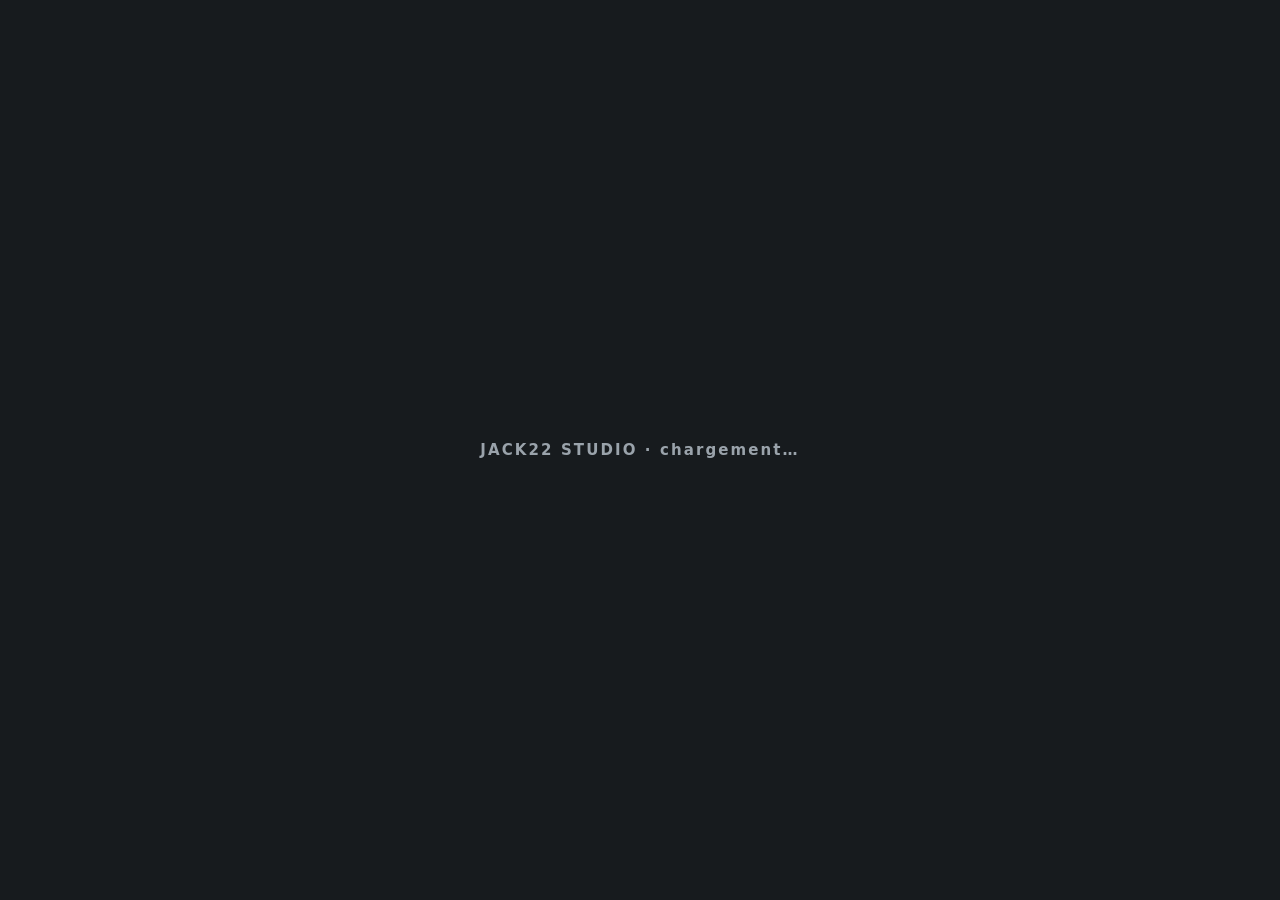
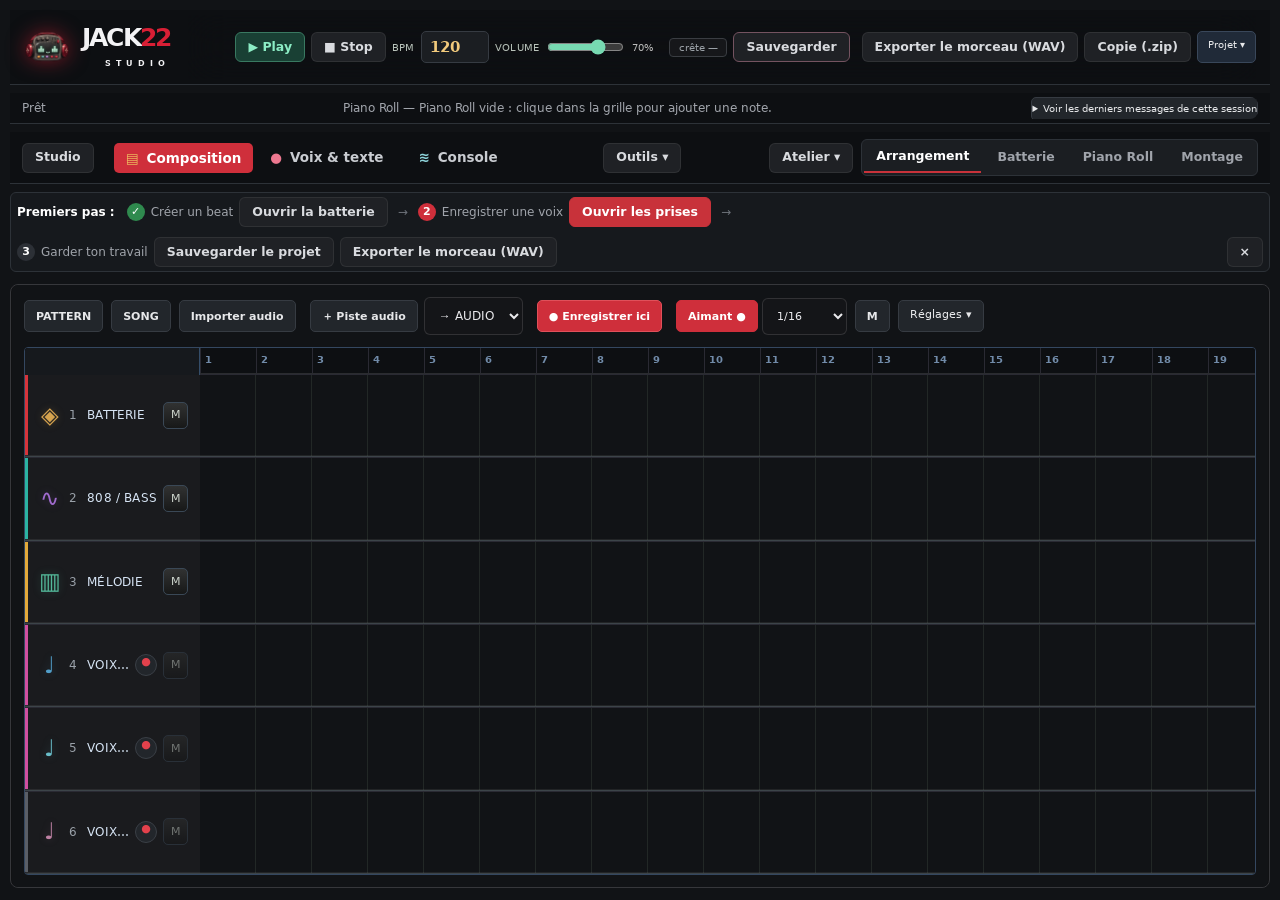
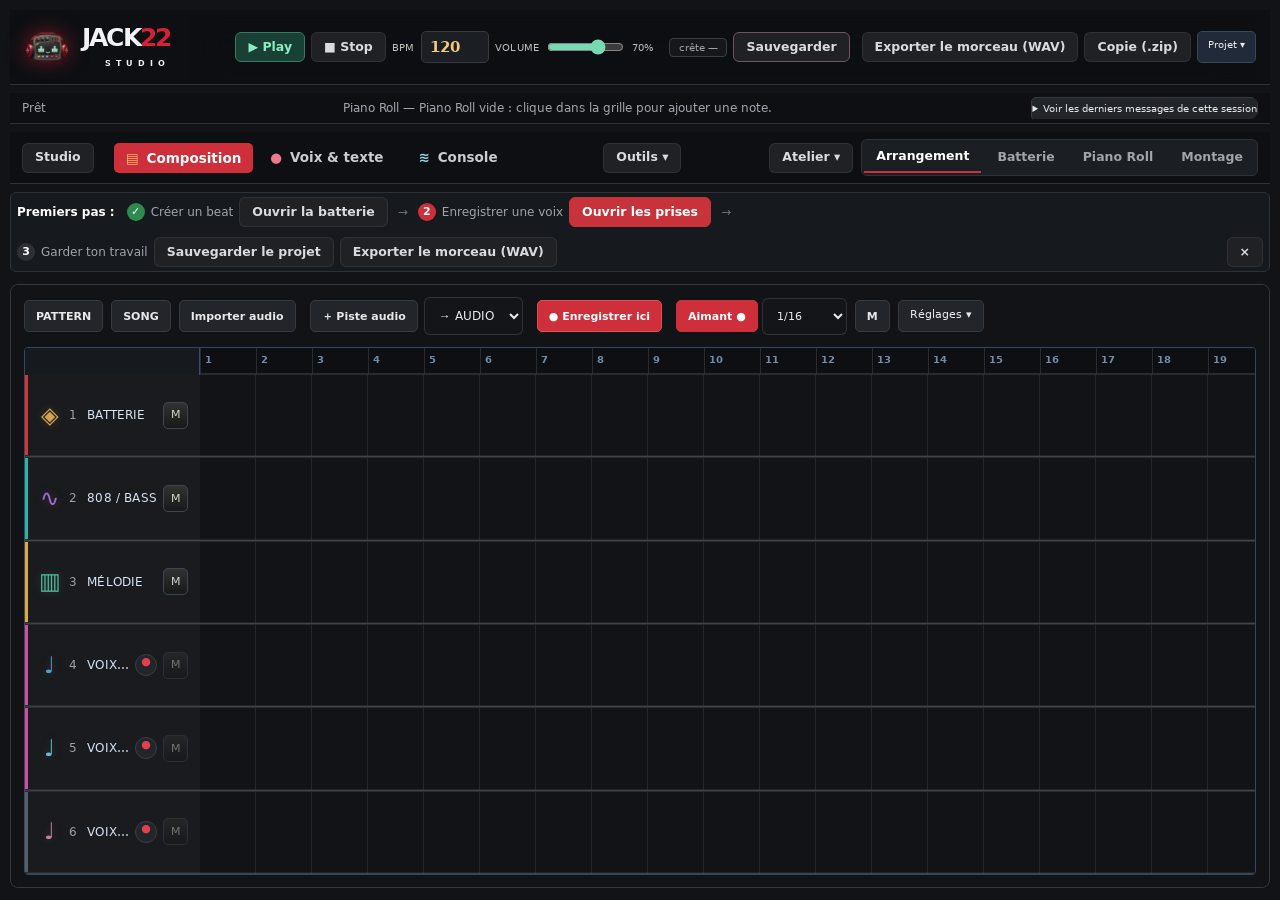
